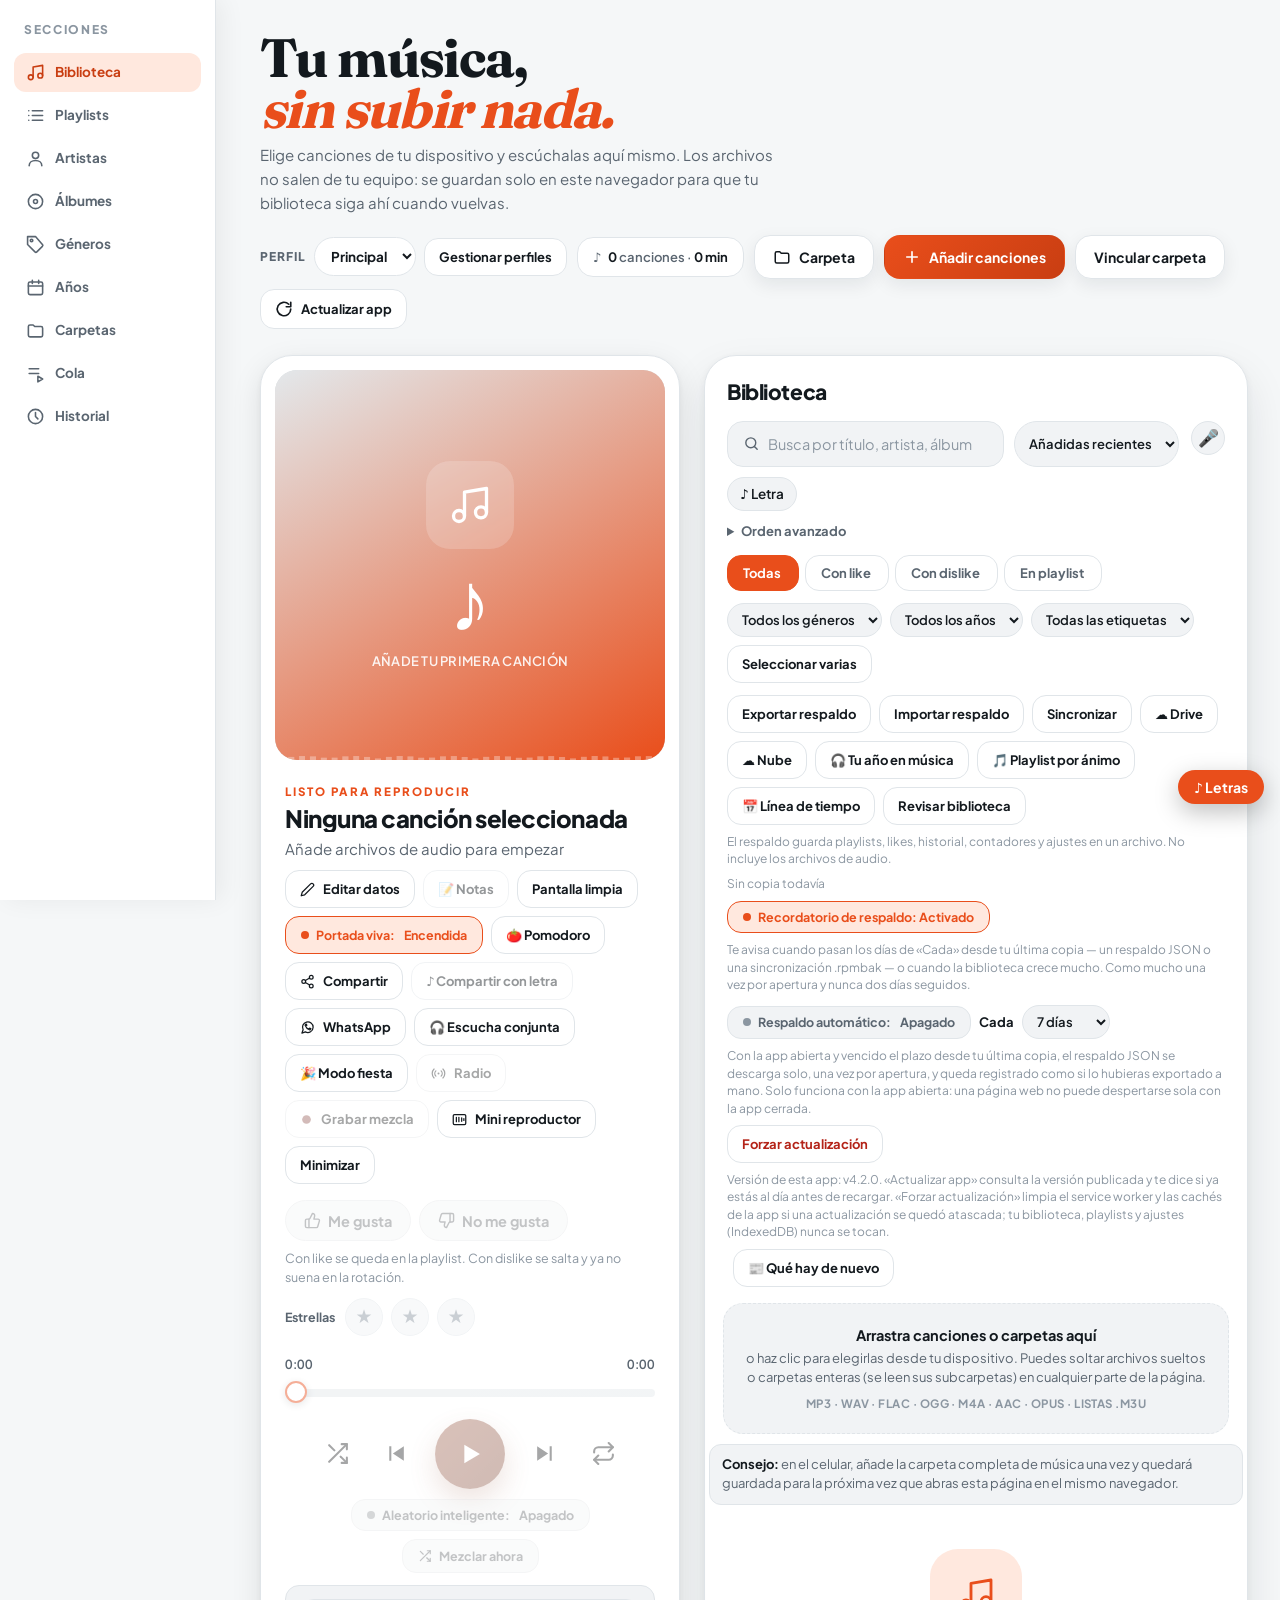
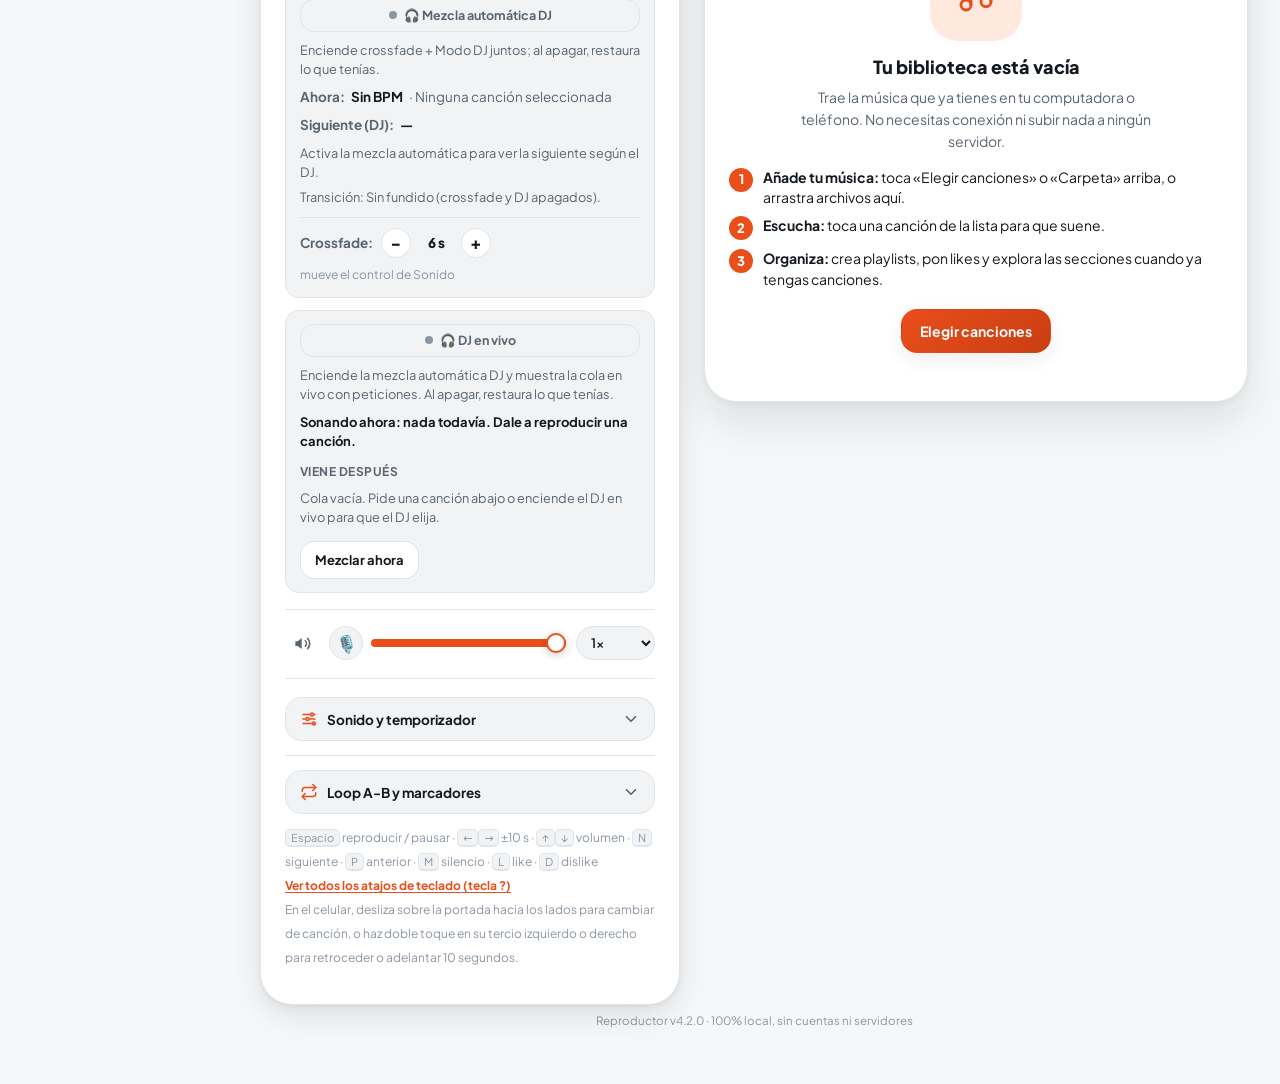
==== index.html @ 7c300a81 "Publicar versión 4.2.0: portada animada, modo coche, compartir con letra y recordatorio de respaldo" ====
<!doctype html>
<html lang="es">
<head>
<meta charset="utf-8" />
<meta name="viewport" content="width=device-width, initial-scale=1, viewport-fit=cover" />
<meta name="color-scheme" content="light dark" />
<meta name="theme-color" content="#E94E1B" />
<meta name="mobile-web-app-capable" content="yes" />
<meta name="apple-mobile-web-app-capable" content="yes" />
<meta name="apple-mobile-web-app-status-bar-style" content="black-translucent" />
<meta name="apple-mobile-web-app-title" content="Música" />
<link rel="manifest" href="./manifest.webmanifest" />
<link rel="icon" type="image/png" sizes="192x192" href="./icon-192.png" />
<link rel="icon" type="image/png" sizes="512x512" href="./icon-512.png" />
<link rel="apple-touch-icon" href="./apple-touch-icon.png" />
<title>Reproductor de Música</title>
<link rel="stylesheet" href="./fonts.css">
<link rel="stylesheet" href="./cast.css">
<link rel="stylesheet" href="./temas.css">
<link rel="stylesheet" href="./visual.css">
<link rel="stylesheet" href="./luces.css">
<link rel="stylesheet" href="./portada-viva.css">
<link rel="stylesheet" href="./atajos.css">
<link rel="stylesheet" href="./a11y.css">
<link rel="stylesheet" href="./karaoke.css">
<link rel="stylesheet" href="./wrapped.css">
<link rel="stylesheet" href="./stats-artista.css">
<link rel="stylesheet" href="./timeline.css">
<link rel="stylesheet" href="./wrapped-img.css">
<link rel="stylesheet" href="./alarma.css">
<link rel="stylesheet" href="./compartir.css">
<link rel="stylesheet" href="./traduccion.css">
<link rel="stylesheet" href="./karaoke-trad.css">
<link rel="stylesheet" href="./acordes.css">
<link rel="stylesheet" href="./notas.css">
  <link rel="stylesheet" href="./conjunta.css">
  <link rel="stylesheet" href="./fiesta.css">
  <link rel="stylesheet" href="./drive.css">
  <link rel="stylesheet" href="./nube.css">
<link rel="stylesheet" href="./mini.css">
<link rel="stylesheet" href="./pomodoro.css">
  <link rel="stylesheet" href="./dormir.css">
<link rel="stylesheet" href="./voz.css">
<link rel="stylesheet" href="./spotify-import.css">
<link rel="stylesheet" href="./dj.css">
<link rel="stylesheet" href="./dj-vivo.css">
<link rel="stylesheet" href="./tarareo.css">
<link rel="stylesheet" href="./buscar-letra.css">
<link rel="stylesheet" href="./limpio.css">
<link rel="stylesheet" href="./novedades.css">
  <link rel="stylesheet" href="./animo.css">
<link rel="stylesheet" href="./whatsapp.css">
<link rel="stylesheet" href="./compartir-letra.css">
<link rel="stylesheet" href="./salida.css">
<link rel="stylesheet" href="./redisenio.css">
<link rel="stylesheet" href="./coche.css">
<link rel="stylesheet" href="./respaldo-aviso.css">
<style>
  :root{
    --bg:#F4F1EC;
    --bg-2:#EDE8DF;
    --surface:#FFFFFF;
    --surface-2:#F7F3EE;
    --surface-3:#EFE9E0;
    --text:#191613;
    --muted:#726B63;
    --muted-2:#9A9186;
    --line:#E3DCD1;
    --accent:#E94E1B;
    --accent-dark:#C93E12;
    --accent-soft:#FFE8DE;
    --green:#137A4A;
    --shadow:0 12px 32px rgba(28,20,10,.10), 0 2px 8px rgba(28,20,10,.06);
    --shadow-sm:0 4px 14px rgba(28,20,10,.08);
    --radius-lg:28px;
    --radius-md:18px;
    --radius-sm:12px;
  }
  @media (prefers-color-scheme: dark){
    :root{
      --bg:#0E0E0F;
      --bg-2:#141415;
      --surface:#1B1B1D;
      --surface-2:#222224;
      --surface-3:#2A2A2D;
      --text:#F5F1EB;
      --muted:#A8A09A;
      --muted-2:#7A756F;
      --line:#2E2E30;
      --accent:#FF5C28;
      --accent-dark:#FF5C28;
      --accent-soft:#3A221B;
      --shadow:0 16px 40px rgba(0,0,0,.45), 0 2px 10px rgba(0,0,0,.3);
      --shadow-sm:0 6px 18px rgba(0,0,0,.35);
    }
  }
  /* Pack 6: tema elegido por el usuario (gana al ajuste del sistema) */
  html[data-theme="dark"]{
    --bg:#0E0E0F; --bg-2:#141415; --surface:#1B1B1D; --surface-2:#222224; --surface-3:#2A2A2D;
    --text:#F5F1EB; --muted:#A8A09A; --muted-2:#7A756F; --line:#2E2E30;
    --shadow:0 16px 40px rgba(0,0,0,.45), 0 2px 10px rgba(0,0,0,.3);
    --shadow-sm:0 6px 18px rgba(0,0,0,.35);
  }
  html[data-theme="light"]{
    --bg:#F4F1EC; --bg-2:#EDE8DF; --surface:#FFFFFF; --surface-2:#F7F3EE; --surface-3:#EFE9E0;
    --text:#191613; --muted:#726B63; --muted-2:#9A9186; --line:#E3DCD1;
    --shadow:0 12px 32px rgba(28,20,10,.10), 0 2px 8px rgba(28,20,10,.06);
    --shadow-sm:0 4px 14px rgba(28,20,10,.08);
  }
  *{box-sizing:border-box}
  html,body{margin:0;padding:0}
  body{
    font-family:"Plus Jakarta Sans", system-ui, -apple-system, Segoe UI, Roboto, sans-serif;
    background:var(--bg);
    color:var(--text);
    -webkit-font-smoothing:antialiased;
  }
  a{color:inherit}
  button{font-family:inherit; cursor:pointer}
  input,select{font-family:inherit}

  .app{max-width:1180px; margin:0 auto; padding:20px 18px 36px}
  @media(min-width:760px){ .app{padding:28px 28px 48px} }

  /* Top bar */
  .topbar{display:flex; flex-wrap:wrap; gap:16px; align-items:flex-end; justify-content:space-between; margin-bottom:18px}
  .title-block h1{font-family:"Fraunces", serif; font-size:34px; line-height:.95; letter-spacing:-.02em; margin:0; font-weight:700}
  .title-block h1 em{font-style:italic; color:var(--accent)}
  @media(min-width:760px){ .title-block h1{font-size:46px} }
  .title-block p{margin:8px 0 0; color:var(--muted); font-size:14.5px; line-height:1.5; max-width:520px}
  .top-actions{display:flex; flex-wrap:wrap; gap:10px; align-items:center}
  .btn{
    display:inline-flex; align-items:center; gap:8px; border:1px solid var(--line);
    background:var(--surface); color:var(--text); padding:11px 16px; border-radius:999px;
    font-weight:700; font-size:14px; box-shadow:var(--shadow-sm); transition:.15s;
  }
  .btn:hover{transform:translateY(-1px)}
  .btn:active{transform:translateY(0)}
  .btn.primary{background:var(--accent); border-color:var(--accent); color:#fff}
  .btn.primary:hover{background:var(--accent-dark)}
  .btn svg{width:18px;height:18px; flex:none}
  .stat-pill{display:inline-flex; align-items:center; gap:7px; background:var(--surface); border:1px solid var(--line); padding:10px 13px; border-radius:999px; font-size:13px; font-weight:600; color:var(--muted)}
  .stat-pill strong{color:var(--text)}

  /* Layout */
  .layout{display:grid; grid-template-columns:1fr; gap:18px; align-items:start}
  @media(min-width:920px){
    .layout{grid-template-columns:400px 1fr; gap:22px}
    .player-card{position:sticky; top:18px}
  }

  /* Player */
  .player-card{
    background:var(--surface); border:1px solid var(--line); border-radius:var(--radius-lg);
    box-shadow:var(--shadow); overflow:hidden;
  }
  .cover-wrap{position:relative; aspect-ratio:1/1; background:var(--surface-3); overflow:hidden}
  .cover-wrap img{width:100%; height:100%; object-fit:cover; display:block}
  .cover-fallback{
    width:100%; height:100%; display:flex; flex-direction:column; align-items:center; justify-content:center; gap:10px;
    color:#fff; text-align:center; padding:24px; position:relative;
  }
  .cover-fallback .big-note{width:72px;height:72px; border-radius:22px; background:rgba(255,255,255,.18); display:grid; place-items:center; backdrop-filter:blur(2px)}
  .cover-fallback .big-note svg{width:36px;height:36px}
  .cover-fallback .initial{font-family:"Fraunces",serif; font-size:64px; line-height:1; font-weight:700}
  .cover-fallback p{margin:0; font-size:13px; opacity:.9; font-weight:600; letter-spacing:.02em}
  #viz{position:absolute; left:0; right:0; bottom:0; width:100%; height:86px; pointer-events:none; opacity:.95}
  .playing-badge{
    position:absolute; top:14px; left:14px; display:none; align-items:center; gap:7px;
    background:rgba(10,10,10,.72); color:#fff; padding:7px 10px; border-radius:999px; font-size:12px; font-weight:700; letter-spacing:.02em;
  }
  .playing-badge.on{display:inline-flex}
  .eq{display:inline-flex; gap:2.5px; align-items:flex-end; height:12px}
  .eq i{display:block; width:3px; background:#fff; border-radius:2px; animation:eq 0.9s ease-in-out infinite}
  .eq i:nth-child(2){animation-delay:.15s}.eq i:nth-child(3){animation-delay:.3s}.eq i:nth-child(4){animation-delay:.45s}
  @keyframes eq{0%,100%{height:4px}50%{height:12px}}
  @media (prefers-reduced-motion: reduce){ .eq i{animation:none; height:8px} }

  .player-body{padding:20px 20px 18px}
  .now-kicker{font-size:11px; letter-spacing:.14em; text-transform:uppercase; color:var(--accent); font-weight:800; margin:0 0 6px}
  .now-title{font-size:22px; line-height:1.15; font-weight:800; letter-spacing:-.02em; margin:0; white-space:nowrap; overflow:hidden; text-overflow:ellipsis}
  .now-artist{margin:5px 0 0; color:var(--muted); font-size:14.5px; white-space:nowrap; overflow:hidden; text-overflow:ellipsis}
  .now-album{margin:2px 0 0; color:var(--muted-2); font-size:13px; white-space:nowrap; overflow:hidden; text-overflow:ellipsis}

  .progress-block{margin-top:18px}
  .time-row{display:flex; justify-content:space-between; font-size:12.5px; color:var(--muted); font-variant-numeric:tabular-nums; font-weight:600; margin-bottom:7px}
  input[type=range]{ -webkit-appearance:none; appearance:none; width:100%; height:22px; background:transparent; cursor:pointer; margin:0}
  input[type=range]::-webkit-slider-runnable-track{height:6px; border-radius:999px; background:linear-gradient(to right, var(--accent) var(--fill,0%), var(--surface-3) var(--fill,0%))}
  input[type=range]::-webkit-slider-thumb{ -webkit-appearance:none; width:18px; height:18px; border-radius:50%; background:#fff; border:2px solid var(--accent); margin-top:-6px; box-shadow:0 2px 8px rgba(0,0,0,.22)}
  input[type=range]::-moz-range-track{height:6px; border-radius:999px; background:var(--surface-3)}
  input[type=range]::-moz-range-progress{height:6px; border-radius:999px; background:var(--accent)}
  input[type=range]::-moz-range-thumb{width:16px;height:16px;border-radius:50%;background:#fff;border:2px solid var(--accent)}
  input[type=range]:disabled{opacity:.45; cursor:not-allowed}
  .volume-range{height:18px}
  .volume-range::-webkit-slider-thumb{width:14px;height:14px;margin-top:-4px}
  .volume-range::-webkit-slider-runnable-track{height:5px}

  .controls{display:flex; align-items:center; justify-content:center; gap:8px; margin-top:8px}
  .icon-btn{
    width:44px; height:44px; border-radius:50%; border:1px solid transparent; background:transparent; color:var(--text);
    display:grid; place-items:center; transition:.15s; position:relative; flex:none;
  }
  .icon-btn svg{width:22px;height:22px}
  .icon-btn:hover{background:var(--surface-2)}
  .icon-btn.active{color:var(--accent); background:var(--accent-soft)}
  .icon-btn.active::after{content:""; position:absolute; bottom:5px; width:4px; height:4px; border-radius:50%; background:var(--accent)}
  .play-btn{
    width:64px; height:64px; border-radius:50%; border:none; background:var(--accent); color:#fff;
    display:grid; place-items:center; box-shadow:0 10px 24px rgba(233,78,27,.35); transition:.15s; flex:none; margin:0 4px;
  }
  .play-btn:hover{background:var(--accent-dark); transform:scale(1.03)}
  .play-btn svg{width:28px;height:28px}
  .play-btn:disabled{opacity:.5; box-shadow:none; transform:none}

  .secondary-row{display:flex; align-items:center; gap:10px; margin-top:14px; padding-top:14px; border-top:1px solid var(--line)}
  .secondary-row .icon-btn{width:38px;height:38px}
  .secondary-row .icon-btn svg{width:19px;height:19px}
  .vol-group{display:flex; align-items:center; gap:8px; flex:1; min-width:0}
  .vol-group svg{width:19px;height:19px; color:var(--muted); flex:none}
  .speed-select, .sort-select{
    border:1px solid var(--line); background:var(--surface-2); color:var(--text); border-radius:999px; padding:7px 10px; font-size:13px; font-weight:600;
  }
  .kbd-hint{margin-top:12px; font-size:12px; color:var(--muted-2); line-height:1.5; text-align:center}
  .kbd-hint kbd{background:var(--surface-2); border:1px solid var(--line); border-bottom-width:2px; padding:1px 5px; border-radius:5px; font-family:inherit; font-size:11px}
  /* ===== Pack 10: géneros, atajos, por completar, mezclar ahora, programada ===== */
  .miss-tags{display:flex; flex-wrap:wrap; gap:4px; margin-top:5px}
  .miss-tag{font-size:11px; font-weight:800; letter-spacing:.02em; color:var(--accent-dark); background:var(--accent-soft); border-radius:999px; padding:2px 8px; white-space:nowrap}
  .kbd-list{display:flex; flex-direction:column; gap:2px; margin:4px 0 2px}
  .kbd-row{display:flex; align-items:center; justify-content:space-between; gap:14px; padding:7px 2px; border-bottom:1px solid var(--line); font-size:13.5px}
  .kbd-row:last-child{border-bottom:none}
  .kbd-row .keys{flex:none; text-align:right}
  .kbd-row kbd{background:var(--surface-2); border:1px solid var(--line); border-bottom-width:2px; padding:2px 7px; border-radius:6px; font-family:inherit; font-size:12px; font-weight:700; white-space:nowrap}
  .link-btn{border:none; background:none; color:var(--accent); font:inherit; font-weight:700; cursor:pointer; padding:0; text-decoration:underline; text-underline-offset:2px}

  /* ===== Pack 11: onda en la barra, grabar mezcla, auto-etiquetas, mini reproductor, volumen seguro, tono ===== */
  .seek-wrap{position:relative; height:28px}
  #waveCanvas{position:absolute; inset:0; width:100%; height:100%; display:none; pointer-events:none}
  .seek-wrap.wave-on #waveCanvas{display:block}
  .seek-wrap.wave-on #seek{position:relative; z-index:1}
  .seek-wrap.wave-on #seek::-webkit-slider-runnable-track{background:transparent}
  .seek-wrap.wave-on #seek::-moz-range-track{background:transparent}
  .seek-wrap.wave-on #seek::-moz-range-progress{background:transparent}
  #btnRecordMix.rec-on{border-color:#d43a2a; color:#d43a2a; font-variant-numeric:tabular-nums}
  #btnRecordMix.rec-on .rec-dot{animation:recPulse 1.1s ease-in-out infinite}
  @keyframes recPulse{0%,100%{opacity:1}50%{opacity:.25}}
  @media (prefers-reduced-motion: reduce){ #btnRecordMix.rec-on .rec-dot{animation:none} }
  .autotag-list{max-height:46vh; overflow:auto; border:1px solid var(--line); border-radius:12px; margin-top:6px}
  .autotag-row{display:flex; gap:10px; align-items:flex-start; padding:10px 12px; border-bottom:1px solid var(--line); font-size:13px}
  .autotag-row:last-child{border-bottom:none}
  .autotag-row input[type="checkbox"]{width:17px; height:17px; margin-top:2px; accent-color:var(--accent); flex:none}
  .autotag-row .at-file{color:var(--muted); font-size:12px; word-break:break-all}
  .autotag-row .at-prop{line-height:1.5; word-break:break-word}
  .autotag-row .at-prop b{font-weight:800}
  .autotag-row .at-none{color:var(--muted)}

  /* ===== Pack 12: vista Años, tema dinámico, perfiles de salida, ficha técnica, Olvidadas, saltos rápidos ===== */
  .seek-flash{position:absolute; top:50%; transform:translateY(-50%); z-index:5; padding:10px 15px; border-radius:999px; background:rgba(0,0,0,.55); color:#fff; font-size:15px; font-weight:800; letter-spacing:.02em; opacity:0; pointer-events:none; transition:opacity .18s ease}
  .seek-flash.left{left:14px}
  .seek-flash.right{right:14px}
  .seek-flash.show{opacity:1}
  .out-btns{display:flex; flex-wrap:wrap; gap:8px}
  .tech-line{font-size:13.5px; line-height:1.55; color:var(--text); background:var(--surface-2); border:1px solid var(--line); border-radius:10px; padding:9px 12px; margin:0}

  /* ===== Pack 13: pausa con audífonos, bloqueos, duplicados por nombre, mapa de escucha, enfoque, texto grande ===== */
  body.large-text{zoom:1.18}
  @supports not (zoom: 1.18){ body.large-text{font-size:19px} }
  .bar-row.peak .bl{color:var(--accent); font-weight:800}
  .bar-row.peak .bf{background:var(--accent)}
  .blocked-row{display:flex; flex-wrap:wrap; gap:8px; align-items:center; justify-content:space-between; padding:9px 12px; border:1px solid var(--line); border-radius:10px; margin-top:8px; background:var(--surface-2); font-size:13.5px}
  .blocked-row .b-kind{color:var(--muted); font-size:12px; font-weight:700; text-transform:uppercase; letter-spacing:.04em}
  .focus{position:fixed; inset:0; z-index:130; display:none; flex-direction:column; align-items:center; justify-content:center; gap:14px; padding:26px 20px calc(24px + env(safe-area-inset-bottom)); color:#fff; text-align:center; background:#14201c; overflow:auto}
  .focus.on{display:flex}
  .focus-kicker{margin:0; font-size:13px; font-weight:800; letter-spacing:.14em; text-transform:uppercase; color:#9fd8c0}
  .focus-clock{font-size:76px; font-weight:800; line-height:1; letter-spacing:-.02em; font-variant-numeric:tabular-nums}
  .focus-phase{margin:0; font-size:19px; font-weight:700}
  .focus-cycles{margin:0; color:#cfe8dc; font-size:14.5px}
  .focus-config{display:flex; flex-wrap:wrap; gap:10px 14px; align-items:flex-end; justify-content:center; max-width:640px}
  .focus-config label{display:flex; flex-direction:column; gap:5px; font-size:12.5px; font-weight:700; color:#cfe8dc; text-align:left}
  .focus-config input, .focus-config select{padding:9px 11px; border:1px solid rgba(255,255,255,.35); border-radius:10px; background:rgba(255,255,255,.1); color:#fff; font-size:14px}
  .focus-config select option{color:#111}
  .focus-note{max-width:56ch; color:#b9d4c8; font-size:13px; line-height:1.55; margin:0}
  .focus-actions{display:flex; flex-wrap:wrap; gap:10px; justify-content:center}

  /* ===== Pack 14: restauración selectiva, sin repetir, EQ por género, duraciones, respaldo automático, fijar listas ===== */
  .import-row{display:flex; gap:10px; align-items:flex-start; padding:10px 12px; border:1px solid var(--line); border-radius:10px; margin-top:8px; background:var(--surface-2); cursor:pointer; font-size:13.5px; line-height:1.45; text-align:left}
  .import-row input{margin-top:2px; width:17px; height:17px; accent-color:var(--accent); flex:none; cursor:pointer}
  .import-row .import-detail{display:block; color:var(--muted); font-size:12.5px; margin-top:2px}
  .import-row.off{opacity:.55; cursor:default}
  .import-row.off input{cursor:default}
  .genre-eq-row{display:flex; flex-wrap:wrap; gap:8px; align-items:center; justify-content:space-between; padding:7px 2px; border-bottom:1px dashed var(--line)}
  .genre-eq-row:last-child{border-bottom:none}
  .genre-eq-row .ge-name{font-size:13.5px; font-weight:700}
  .genre-eq-row .ge-count{color:var(--muted); font-weight:600; font-size:12px}
  .queue-dur{font-weight:700}

  /* Library */
  .library{background:var(--surface); border:1px solid var(--line); border-radius:var(--radius-lg); box-shadow:var(--shadow); overflow:hidden; display:flex; flex-direction:column; min-height:520px}
  .lib-head{padding:18px 18px 0}
  .lib-head-row{display:flex; flex-wrap:wrap; gap:10px; align-items:center; justify-content:space-between}
  .lib-head h2{margin:0; font-size:19px; font-weight:800; letter-spacing:-.01em}
  .lib-head h2 span{color:var(--muted); font-weight:600; font-size:14px}
  .lib-tools{display:flex; flex-wrap:wrap; gap:8px; margin-top:14px}
  .search-box{flex:1 1 200px; display:flex; align-items:center; gap:8px; background:var(--surface-2); border:1px solid var(--line); border-radius:999px; padding:0 13px}
  .search-box svg{width:17px;height:17px; color:var(--muted); flex:none}
  .search-box input{border:none; background:transparent; outline:none; width:100%; padding:11px 0; font-size:14px; color:var(--text)}
  .search-box input::placeholder{color:var(--muted-2)}
  .btn.small{padding:9px 13px; font-size:13px; box-shadow:none}
  .btn.danger{color:#B42318}
  @media (prefers-color-scheme: dark){ .btn.danger{color:#FF8A7A} }

  .dropzone{
    margin:16px 18px 0; border:1.8px dashed var(--line); border-radius:var(--radius-md);
    background:var(--surface-2); padding:18px; text-align:center; transition:.15s;
  }
  .dropzone.drag{border-color:var(--accent); background:var(--accent-soft)}
  .dropzone strong{display:block; font-size:14.5px}
  .dropzone p{margin:5px 0 0; color:var(--muted); font-size:13px; line-height:1.5}
  .dropzone .formats{margin-top:8px; font-size:11.5px; letter-spacing:.04em; color:var(--muted-2); font-weight:700; text-transform:uppercase}
  .saved-note{display:flex; gap:8px; align-items:flex-start; margin:12px 18px 0; background:#EAF6EF; border:1px solid #CDEBD8; color:#14532D; border-radius:12px; padding:10px 12px; font-size:13px; line-height:1.45}
  @media (prefers-color-scheme: dark){ .saved-note{background:#12261A; border-color:#1E3D2A; color:#A7E8BE} }
  .saved-note svg{width:17px;height:17px; flex:none; margin-top:1px}

  .track-list{list-style:none; margin:14px 0 0; padding:6px 10px 14px; overflow-y:auto; max-height:640px}
  @media(max-width:919px){ .track-list{max-height:none} }
  .track{
    display:grid; grid-template-columns:44px 1fr auto; gap:12px; align-items:center;
    padding:10px 10px; border-radius:14px; cursor:pointer; border:1px solid transparent;
  }
  .track:hover{background:var(--surface-2)}
  .track.active{background:var(--accent-soft); border-color:color-mix(in srgb, var(--accent) 22%, transparent)}
  .thumb{width:44px;height:44px;border-radius:11px; overflow:hidden; display:grid; place-items:center; color:#fff; font-weight:800; font-size:16px; flex:none; position:relative}
  .thumb img{width:100%;height:100%;object-fit:cover; display:block}
  .thumb .mini-eq{position:absolute; inset:0; background:rgba(0,0,0,.42); display:none; align-items:flex-end; justify-content:center; gap:3px; padding-bottom:12px}
  .track.active.playing .thumb .mini-eq{display:flex}
  .thumb .mini-eq i{width:3.5px; background:#fff; border-radius:2px; animation:eq .8s ease-in-out infinite}
  .thumb .mini-eq i:nth-child(2){animation-delay:.18s}.thumb .mini-eq i:nth-child(3){animation-delay:.36s}
  .track-main{min-width:0}
  .track-title{font-weight:700; font-size:14.5px; white-space:nowrap; overflow:hidden; text-overflow:ellipsis; display:flex; align-items:center; gap:6px}
  .track-title > span:first-child{white-space:nowrap; overflow:hidden; text-overflow:ellipsis; min-width:0}
  .track-sub{color:var(--muted); font-size:12.8px; white-space:nowrap; overflow:hidden; text-overflow:ellipsis; margin-top:2px}
  .track-meta{display:flex; align-items:center; gap:10px}
  .track-dur{font-size:12.5px; color:var(--muted); font-variant-numeric:tabular-nums; font-weight:600; white-space:nowrap}
  .remove-btn{width:34px;height:34px;border-radius:50%; border:none; background:transparent; color:var(--muted); display:grid; place-items:center}
  .remove-btn:hover{background:var(--surface); color:#B42318}
  .remove-btn svg{width:17px;height:17px}

  /* Like / Dislike */
  .now-rating{display:flex; gap:8px; margin-top:16px; flex-wrap:wrap}
  .stars-row{display:flex; align-items:center; gap:10px; margin-top:12px; flex-wrap:wrap}
  .stars-label{font-size:12.5px; color:var(--muted); font-weight:700}
  .star-btn{
    width:38px; height:38px; border-radius:50%; border:1px solid var(--line);
    background:var(--surface-2); color:var(--muted-2); font-size:19px; line-height:1;
    display:grid; place-items:center; transition:.13s; padding:0 0 2px;
  }
  .star-btn:hover{border-color:var(--accent); transform:scale(1.07)}
  .star-btn.on{background:#FDF3E3; border-color:#E8A51B; color:#D98E0B}
  .star-btn:disabled{opacity:.45; cursor:not-allowed; transform:none}
  @media (prefers-color-scheme: dark){ .star-btn.on{background:#2A2118} }
  .mini-stars{display:flex; gap:0; margin-top:3px}
  .mini-star{border:none; background:transparent; color:var(--muted-2); font-size:15px; line-height:1; padding:2px 4px; border-radius:6px; opacity:.85}
  .mini-star.on{color:#D98E0B; opacity:1}
  .mini-star:hover{background:var(--surface-3); opacity:1}
  #nowStars{display:inline-flex; gap:8px; vertical-align:middle}
  .btn.has-update{border-color:var(--accent); color:var(--accent)}
  .rate-pill{
    display:inline-flex; align-items:center; gap:7px; border:1.5px solid var(--line);
    background:var(--surface-2); color:var(--muted); padding:8px 14px; border-radius:999px;
    font-size:13px; font-weight:700; transition:.15s; line-height:1;
  }
  .rate-pill svg{width:17px;height:17px; flex:none}
  .rate-pill:hover{border-color:var(--muted-2); color:var(--text)}
  .rate-pill:disabled{opacity:.45; cursor:not-allowed}
  .rate-pill.is-like{background:#EAF6EF; border-color:#137A4A; color:#137A4A}
  .rate-pill.is-dislike{background:#FDECEA; border-color:#B42318; color:#B42318}
  @media (prefers-color-scheme: dark){
    .rate-pill.is-like{background:#12261A; border-color:#2FBF71; color:#7EE2A8}
    .rate-pill.is-dislike{background:#2E1715; border-color:#FF6B5E; color:#FF9A90}
  }
  .rate-btn{
    width:32px;height:32px;border-radius:50%; border:1px solid transparent; background:transparent; color:var(--muted-2);
    display:grid; place-items:center; transition:.13s; flex:none;
  }
  .rate-btn svg{width:17px;height:17px}
  .rate-btn:hover{background:var(--surface); color:var(--text); border-color:var(--line)}
  .rate-btn.is-like{color:#137A4A; background:#EAF6EF; border-color:#CDEBD8}
  .rate-btn.is-dislike{color:#B42318; background:#FDECEA; border-color:#F5C6C0}
  @media (prefers-color-scheme: dark){
    .rate-btn.is-like{color:#7EE2A8; background:#12261A; border-color:#1E3D2A}
    .rate-btn.is-dislike{color:#FF9A90; background:#2E1715; border-color:#4A2320}
  }
  .track.disliked{opacity:.62}
  .track.disliked .track-title{color:var(--muted)}
  .track.disliked .thumb{filter:grayscale(.7)}
  .badge-dislike{
    display:inline-flex; align-items:center; gap:4px; font-size:10.5px; font-weight:800; letter-spacing:.04em; text-transform:uppercase;
    color:#B42318; background:#FDECEA; border:1px solid #F5C6C0; padding:2px 7px; border-radius:999px; vertical-align:middle; white-space:nowrap; flex:none;
  }
  .badge-like{
    display:inline-flex; align-items:center; gap:4px; font-size:10.5px; font-weight:800; letter-spacing:.04em; text-transform:uppercase;
    color:#137A4A; background:#EAF6EF; border:1px solid #CDEBD8; padding:2px 7px; border-radius:999px; vertical-align:middle; white-space:nowrap; flex:none;
  }
  @media(max-width:560px){ .badge-dislike{font-size:9.5px; padding:2px 5px} }
  @media (prefers-color-scheme: dark){
    .badge-dislike{color:#FF9A90; background:#2E1715; border-color:#4A2320}
    .badge-like{color:#7EE2A8; background:#12261A; border-color:#1E3D2A}
  }
  .filter-chips{display:flex; flex-wrap:wrap; gap:6px; margin-top:12px}
  .chip{
    border:1px solid var(--line); background:var(--surface); color:var(--muted);
    padding:7px 12px; border-radius:999px; font-size:12.5px; font-weight:700; transition:.13s;
  }
  .chip:hover{color:var(--text); border-color:var(--muted-2)}
  .chip.active{background:var(--text); color:var(--bg); border-color:var(--text)}
  .chip .chip-count{opacity:.75; font-weight:600; margin-left:2px}
  .playlist-note{
    margin:12px 18px 0; display:none; gap:8px; align-items:flex-start;
    background:var(--surface-2); border:1px solid var(--line); border-radius:12px; padding:10px 12px; font-size:12.8px; line-height:1.45; color:var(--muted);
  }
  .playlist-note strong{color:var(--text)}
  .playlist-note.show{display:flex}
  @media(max-width:560px){
    .track{grid-template-columns:44px 1fr auto; gap:8px; padding:10px 6px}
    .track-meta{gap:2px}
    .track-dur{display:none}
  }

  .empty{padding:34px 22px 40px; text-align:center}
  .empty-art{width:84px;height:84px; margin:0 auto 14px; border-radius:24px; background:var(--accent-soft); color:var(--accent); display:grid; place-items:center}
  .empty-art svg{width:40px;height:40px}
  .empty h3{margin:0; font-size:18px; font-weight:800}
  .empty p{margin:8px auto 0; color:var(--muted); font-size:14px; line-height:1.6; max-width:360px}
  .empty .btn{margin-top:16px}
  .no-results{padding:26px; text-align:center; color:var(--muted); font-size:14px}

  .lib-foot{margin-top:auto; padding:12px 18px 16px; border-top:1px solid var(--line); display:flex; flex-wrap:wrap; gap:8px; justify-content:space-between; align-items:center; color:var(--muted); font-size:12.8px}
  .lib-foot strong{color:var(--text)}

  /* Drag overlay */
  .drag-overlay{
    position:fixed; inset:12px; z-index:60; display:none; place-items:center; text-align:center;
    background:color-mix(in srgb, var(--accent) 12%, var(--surface)); border:2.5px dashed var(--accent); border-radius:24px; padding:24px;
  }
  .drag-overlay.on{display:grid}
  .drag-overlay h3{margin:10px 0 4px; font-size:22px}
  .drag-overlay p{margin:0; color:var(--muted)}
  .drag-overlay svg{width:44px;height:44px; color:var(--accent)}

  .toast{
    position:fixed; left:50%; bottom:20px; transform:translate(-50%, 16px); z-index:70;
    background:#191613; color:#fff; padding:11px 16px; border-radius:999px; font-size:13.5px; font-weight:600;
    box-shadow:0 12px 30px rgba(0,0,0,.28); opacity:0; pointer-events:none; transition:.2s; max-width:min(92vw, 520px); text-align:center;
  }
  @media (prefers-color-scheme: dark){ .toast{background:#F5F1EB; color:#191613} }
  .toast.show{opacity:1; transform:translate(-50%,0)}
  /* ===== Pack de mejoras: deshacer, reanudar, actualización ===== */
  .undo-bar{
    position:fixed; left:50%; bottom:20px; transform:translate(-50%, 0); z-index:71;
    background:#191613; color:#fff; padding:10px 12px 10px 16px; border-radius:999px; font-size:13.5px; font-weight:600;
    box-shadow:0 12px 30px rgba(0,0,0,.28); max-width:min(94vw, 560px);
    display:none; align-items:center; gap:10px;
  }
  @media (prefers-color-scheme: dark){ .undo-bar{background:#F5F1EB; color:#191613} }
  .undo-bar.show{display:flex}
  .undo-bar button{flex:none}
  .undo-bar .undo-x{background:none; border:none; color:inherit; font-size:17px; line-height:1; padding:4px 6px; cursor:pointer; opacity:.75}
  .resume-bar{
    margin-top:12px; padding:11px 13px; border:1px solid var(--accent); border-radius:14px;
    background:var(--accent-soft); display:flex; flex-wrap:wrap; align-items:center; gap:9px;
    font-size:13.5px; font-weight:600; line-height:1.45;
  }
  .resume-bar span{flex:1 1 200px}
  .update-row{display:flex; flex-wrap:wrap; gap:8px; align-items:center; margin-top:8px}
  /* ===== Pack 8: radio de una canción y aviso de respaldo ===== */
  .radio-bar{
    margin-top:12px; padding:11px 13px; border:1px solid var(--accent); border-radius:14px;
    background:var(--accent-soft); display:flex; flex-wrap:wrap; align-items:center; gap:9px;
    font-size:13.5px; font-weight:600; line-height:1.45;
  }
  .radio-bar span{flex:1 1 200px}
  .backup-reminder{
    margin-top:10px; display:none; gap:8px; align-items:center; flex-wrap:wrap;
    background:var(--accent-soft); border:1px solid var(--line); border-radius:12px; padding:10px 12px; font-size:13px; line-height:1.45;
  }
  .backup-reminder.show{display:flex}
  .backup-reminder span{flex:1 1 220px}
  .tap-flash{border-color:var(--accent) !important; color:var(--accent) !important}
  /* ===== Pack completo: pestañas, playlists, cola, historial, sonido ===== */
  .view-tabs{display:flex; flex-wrap:wrap; gap:6px; margin-top:14px}
  .view-tab{
    border:1px solid var(--line); background:var(--surface); color:var(--muted);
    padding:8px 13px; border-radius:999px; font-size:13px; font-weight:700; transition:.13s;
    display:inline-flex; align-items:center; gap:6px;
  }
  .view-tab:hover{color:var(--text); border-color:var(--muted-2)}
  .view-tab.active{background:var(--accent); color:#fff; border-color:var(--accent)}
  .view-tab .tab-count{background:var(--surface-3); color:var(--muted); border-radius:999px; padding:1px 7px; font-size:11.5px; font-weight:800}
  .view-tab.active .tab-count{background:rgba(255,255,255,.25); color:#fff}
  .subview{padding-bottom:6px}
  .subview .track-list{margin-top:8px; max-height:560px}
  .subview-head{display:flex; flex-wrap:wrap; gap:10px; align-items:center; justify-content:space-between; padding:16px 18px 0}
  .subview-head h3{margin:0; font-size:16.5px; font-weight:800; letter-spacing:-.01em}
  .subview-head p{margin:3px 0 0; color:var(--muted); font-size:13px; line-height:1.45}
  .subview-actions{display:flex; flex-wrap:wrap; gap:8px; padding:12px 18px 0}
  .pl-bar{display:flex; flex-wrap:wrap; gap:6px; padding:14px 18px 0}
  .smart-discover{display:flex; flex-wrap:wrap; gap:10px; align-items:center; justify-content:space-between; margin:14px 18px 0; padding:14px 16px; border:1px solid var(--line); border-radius:14px; background:var(--surface-2)}
  .smart-discover h3{margin:0; font-size:16.5px; font-weight:800; letter-spacing:-.01em}
  .smart-discover p{margin:3px 0 0; color:var(--muted); font-size:13px; line-height:1.45; max-width:52ch}
  .smart-discover-actions{display:flex; flex-wrap:wrap; gap:8px}
  .menu-btn{width:32px;height:32px;border-radius:50%; border:1px solid transparent; background:transparent; color:var(--muted-2); display:grid; place-items:center; transition:.13s; flex:none}
  .menu-btn svg{width:17px;height:17px}
  .menu-btn:hover{background:var(--surface); color:var(--text); border-color:var(--line)}
  .play-count{font-size:11px; font-weight:800; color:var(--accent); background:var(--accent-soft); border-radius:999px; padding:2px 7px; white-space:nowrap; flex:none}
  .hist-when{font-size:11.5px; color:var(--muted-2); font-weight:600; white-space:nowrap}
  .track-menu{
    position:fixed; z-index:90; background:var(--surface); border:1px solid var(--line); border-radius:14px;
    box-shadow:var(--shadow); padding:6px; min-width:230px; max-width:86vw; display:none;
  }
  .track-menu.on{display:block}
  .track-menu .menu-title{font-size:11px; font-weight:800; letter-spacing:.08em; text-transform:uppercase; color:var(--muted-2); padding:7px 10px 4px; white-space:nowrap; overflow:hidden; text-overflow:ellipsis; max-width:280px}
  .track-menu button{
    display:flex; align-items:center; gap:9px; width:100%; text-align:left; border:none; background:transparent; color:var(--text);
    padding:9px 10px; border-radius:9px; font-size:13.5px; font-weight:600;
  }
  .track-menu button:hover{background:var(--surface-2)}
  .track-menu button svg{width:16px;height:16px; color:var(--muted); flex:none}
  .track-menu .menu-sep{height:1px; background:var(--line); margin:5px 4px}
  .modal-overlay{position:fixed; inset:0; z-index:95; background:rgba(12,9,6,.48); display:none; place-items:center; padding:18px}
  .modal-overlay.on{display:grid}
  .modal{background:var(--surface); border:1px solid var(--line); border-radius:20px; box-shadow:var(--shadow); padding:22px; width:min(430px,100%)}
  .modal h3{margin:0 0 6px; font-size:18px; font-weight:800}
  .modal p{margin:0 0 14px; color:var(--muted); font-size:13.5px; line-height:1.5}
  .modal input{width:100%; padding:12px 14px; border:1px solid var(--line); border-radius:12px; background:var(--surface-2); color:var(--text); font-size:15px; outline:none}
  .modal input:focus{border-color:var(--accent)}
  .modal-actions{display:flex; gap:8px; justify-content:flex-end; margin-top:16px}

  /* Panel de sonido */
  .sound-panel{margin-top:14px; padding-top:14px; border-top:1px solid var(--line)}
  .sound-toggle{
    width:100%; display:flex; align-items:center; gap:9px; border:1px solid var(--line); background:var(--surface-2);
    color:var(--text); border-radius:12px; padding:11px 13px; font-size:13.5px; font-weight:700;
  }
  .sound-toggle svg{width:18px;height:18px; color:var(--accent); flex:none}
  .sound-toggle .chev{margin-left:auto; color:var(--muted); transition:.15s}
  .sound-toggle.open .chev{transform:rotate(180deg)}
  .sound-body{padding-top:14px}
  .sound-group{margin-bottom:16px}
  .sound-group:last-child{margin-bottom:2px}
  .sound-group-head{display:flex; align-items:center; justify-content:space-between; gap:10px; margin-bottom:9px}
  .sound-group-head h4{margin:0; font-size:12px; font-weight:800; letter-spacing:.1em; text-transform:uppercase; color:var(--muted)}
  .sound-group-head select{border:1px solid var(--line); background:var(--surface-2); color:var(--text); border-radius:999px; padding:6px 9px; font-size:12.5px; font-weight:600}
  .eq-row{display:grid; grid-template-columns:46px 1fr 46px; gap:10px; align-items:center; margin-bottom:2px}
  .eq-row label{font-size:12px; font-weight:700; color:var(--muted); text-align:right; font-variant-numeric:tabular-nums}
  .eq-row output{font-size:12px; font-weight:700; color:var(--text); font-variant-numeric:tabular-nums}
  .eq-row input[type=range]{height:18px}
  .eq-row input[type=range]::-webkit-slider-thumb{width:14px;height:14px;margin-top:-4px}
  .eq-row input[type=range]::-webkit-slider-runnable-track{height:5px}
  .sound-inline{display:flex; align-items:center; gap:10px; flex-wrap:wrap}
  .sound-inline input[type=range]{flex:1 1 120px; height:18px}
  .sound-inline input[type=range]::-webkit-slider-thumb{width:14px;height:14px;margin-top:-4px}
  .sound-inline input[type=range]::-webkit-slider-runnable-track{height:5px}
  .sound-inline output{font-size:12.5px; font-weight:700; font-variant-numeric:tabular-nums; min-width:44px}
  .sound-note{font-size:12.5px; color:var(--muted); line-height:1.5; margin:7px 0 0}
  .toggle-pill{
    display:inline-flex; align-items:center; gap:7px; border:1.5px solid var(--line); background:var(--surface-2);
    color:var(--muted); padding:7px 13px; border-radius:999px; font-size:12.5px; font-weight:700; transition:.15s; line-height:1;
  }
  .toggle-pill .dot{width:8px;height:8px;border-radius:50%;background:var(--muted-2); flex:none}
  .toggle-pill.on{border-color:var(--accent); color:var(--accent); background:var(--accent-soft)}
  .toggle-pill.on .dot{background:var(--accent)}
  .sleep-status{font-size:12.5px; font-weight:700; color:var(--accent)}
  /* ===== Pack 2: editor, inteligentes, artistas/álbumes, respaldo ===== */
  .sub-panel{margin-top:14px; padding-top:14px; border-top:1px solid var(--line)}
  .sub-body{padding-top:12px}
  .empty-note{margin:0; padding:14px; text-align:center; color:var(--muted); font-size:13.5px; line-height:1.55}
  .sub-actions{display:flex; flex-wrap:wrap; gap:8px; margin-top:10px}
  .backup-row{display:flex; flex-wrap:wrap; gap:8px; align-items:center; margin-top:12px}
  .backup-note{font-size:12px; color:var(--muted-2); line-height:1.45; flex:1 1 220px}
  .cover-grid{display:grid; grid-template-columns:repeat(auto-fill,minmax(126px,1fr)); gap:14px; padding:16px 18px 10px}
  .group-card{border:none; background:transparent; padding:0; text-align:left; color:var(--text); cursor:pointer; min-width:0}
  .group-card .gc-cover{aspect-ratio:1/1; border-radius:14px; overflow:hidden; display:grid; place-items:center; color:#fff; font-family:"Fraunces",serif; font-size:34px; font-weight:700; box-shadow:var(--shadow-sm)}
  .group-card .gc-cover img{width:100%; height:100%; object-fit:cover; display:block}
  .group-card .gc-name{font-weight:700; font-size:13.5px; margin-top:8px; white-space:nowrap; overflow:hidden; text-overflow:ellipsis}
  .group-card .gc-sub{color:var(--muted); font-size:12px; margin-top:2px; white-space:nowrap; overflow:hidden; text-overflow:ellipsis}
  .modal .field{margin-bottom:12px}
  .modal .field label{display:block; font-size:12px; font-weight:800; letter-spacing:.06em; text-transform:uppercase; color:var(--muted); margin-bottom:6px}
  #batchModal .sound-inline input[type="text"]{flex:1 1 auto; width:auto; min-width:0}
  #batchModal input[type="checkbox"]{width:auto; padding:0; accent-color:var(--accent)}
  #batchModal .batch-apply{display:inline-flex; align-items:center; gap:6px; font-size:13px; font-weight:700; color:var(--text); text-transform:none; letter-spacing:0; margin:0; white-space:nowrap; cursor:pointer}
  .modal input[type=range]{padding:0; border:none; background:transparent}
  .cover-edit-row{display:flex; align-items:center; gap:12px}
  .cover-edit-row img{width:64px; height:64px; border-radius:12px; object-fit:cover; border:1px solid var(--line); background:var(--surface-3)}
  .cover-edit-btns{display:flex; flex-wrap:wrap; gap:8px}
  .hidden-input{display:none}
  .sr-only{position:absolute;width:1px;height:1px;overflow:hidden;clip:rect(0,0,0,0)}
  /* ===== Pack 3: estadísticas, duplicadas, loop/marcadores, fiesta ===== */
  .stats-wrap{padding:14px 18px 8px}
  .stat-grid{display:grid; grid-template-columns:repeat(auto-fit,minmax(140px,1fr)); gap:10px}
  .stat-box{background:var(--surface-2); border:1px solid var(--line); border-radius:14px; padding:13px 14px}
  .stat-box .sv{font-size:21px; font-weight:800; letter-spacing:-.01em}
  .stat-box .sl{font-size:12px; color:var(--muted); font-weight:700; margin-top:3px; line-height:1.4}
  .stats-wrap h4{margin:18px 0 9px; font-size:12px; font-weight:800; letter-spacing:.1em; text-transform:uppercase; color:var(--muted)}
  .bar-row{display:grid; grid-template-columns:118px 1fr 62px; gap:10px; align-items:center; margin-bottom:6px; font-size:12.8px}
  .bar-row .bl{white-space:nowrap; overflow:hidden; text-overflow:ellipsis; font-weight:600}
  .bar-row .bt{height:9px; background:var(--surface-3); border-radius:999px; overflow:hidden}
  .bar-row .bf{height:100%; background:var(--accent); border-radius:999px; min-width:0}
  .bar-row .bv{text-align:right; font-weight:700; font-variant-numeric:tabular-nums; color:var(--muted)}
  .dup-group{border:1px solid var(--line); border-radius:16px; margin:14px 18px 0; overflow:hidden}
  .dup-group-head{padding:12px 14px; background:var(--surface-2); display:flex; flex-wrap:wrap; gap:8px; align-items:center; justify-content:space-between}
  .dup-group-head strong{font-size:14px}
  .dup-group-head span{color:var(--muted); font-size:12.5px; font-weight:600}
  .dup-group .track-list{margin-top:0; max-height:none; padding-top:2px}
  .keep-tag{font-size:11px; font-weight:800; color:var(--green); text-transform:uppercase; letter-spacing:.05em; white-space:nowrap}
  .bookmark-row{display:flex; align-items:center; gap:6px; border:1px solid var(--line); background:var(--surface-2); border-radius:11px; padding:5px 6px 5px 12px; margin-bottom:6px}
  .bm-jump{flex:1; min-width:0; display:flex; align-items:center; gap:9px; border:none; background:transparent; color:var(--text); font-size:13.5px; font-weight:600; text-align:left; padding:6px 0; cursor:pointer}
  .bm-jump .bm-name{white-space:nowrap; overflow:hidden; text-overflow:ellipsis}
  .bm-jump .bm-time{color:var(--accent); font-weight:800; font-variant-numeric:tabular-nums; flex:none}
  .party{position:fixed; inset:0; z-index:130; display:none; flex-direction:column; align-items:center; justify-content:center; gap:13px; padding:26px 20px calc(24px + env(safe-area-inset-bottom)); color:#fff; text-align:center; background:#171310}
  .party.on{display:flex}
  .party-cover{width:min(60vw,310px); aspect-ratio:1/1; border-radius:22px; overflow:hidden; box-shadow:0 24px 60px rgba(0,0,0,.5); background:rgba(255,255,255,.08); display:grid; place-items:center; font-family:"Fraunces",serif; font-size:84px; font-weight:700; flex:none}
  .party-cover img{width:100%; height:100%; object-fit:cover; display:block}
  .party h2{margin:2px 0 0; font-size:clamp(22px,5vw,34px); line-height:1.15; font-weight:800; letter-spacing:-.01em; max-width:900px}
  .party .party-artist{margin:0; opacity:.85; font-size:16px; font-weight:600}
  #partyViz{width:100%; max-width:920px; height:104px; display:block}
  .party-progress{width:100%; max-width:920px; height:6px; border-radius:999px; background:rgba(255,255,255,.22); overflow:hidden; flex:none}
  #partyProgFill{height:100%; width:0%; background:#fff; border-radius:999px}
  .party-times{width:100%; max-width:920px; display:flex; justify-content:space-between; font-size:12.5px; font-weight:600; color:rgba(255,255,255,.8); font-variant-numeric:tabular-nums; margin-top:-6px}
  .party-controls{display:flex; gap:14px; align-items:center}
  .party-controls .icon-btn{color:#fff; background:rgba(255,255,255,.12); width:52px; height:52px}
  .party-controls .icon-btn:hover{background:rgba(255,255,255,.22)}
  .party-controls .play-btn{background:#fff; color:#171310; box-shadow:0 10px 26px rgba(0,0,0,.35)}
  .party-controls .play-btn:hover{background:#fff}
  .party-close{position:absolute; top:calc(14px + env(safe-area-inset-top)); right:16px; width:44px; height:44px; border-radius:50%; border:none; background:rgba(255,255,255,.14); color:#fff; display:grid; place-items:center}
  .party-close svg{width:20px; height:20px}
  .party-close:hover{background:rgba(255,255,255,.26)}
  /* ===== Pack 4: filtros avanzados, multiselección, modo coche ===== */
  .filter-row{display:flex; flex-wrap:wrap; gap:8px; margin-top:12px; align-items:center}
  .multi-bar{display:none; flex-wrap:wrap; gap:10px; align-items:center; justify-content:space-between; margin:12px 18px 0; background:var(--accent-soft); border:1px solid var(--line); border-radius:12px; padding:10px 12px}
  .multi-bar.on{display:flex}
  .multi-bar strong{font-size:13.5px}
  .multi-actions{display:flex; flex-wrap:wrap; gap:6px}
  .sel-box{width:24px; height:24px; border-radius:50%; border:2px solid var(--muted-2); display:grid; place-items:center; color:#fff; flex:none; font-size:13px; font-weight:800; background:transparent}
  .track.selected .sel-box{background:var(--accent); border-color:var(--accent)}
  .track.selected{background:var(--accent-soft)}
  .track.multi{grid-template-columns:26px 44px 1fr auto}
  .car{position:fixed; inset:0; z-index:130; display:none; flex-direction:column; align-items:center; justify-content:center; gap:16px; padding:26px 20px calc(24px + env(safe-area-inset-bottom)); color:#fff; text-align:center; background:#101418}
  .car.on{display:flex}
  .car-kicker{margin:0; font-size:12px; letter-spacing:.16em; text-transform:uppercase; font-weight:800; color:rgba(255,255,255,.65)}
  .car h2{margin:0; font-size:clamp(26px,6vw,40px); line-height:1.15; font-weight:800; max-width:820px}
  .car-artist{margin:0; font-size:18px; font-weight:600; color:rgba(255,255,255,.8); max-width:820px}
  .car-progress{width:100%; max-width:640px; height:8px; border-radius:999px; background:rgba(255,255,255,.22); overflow:hidden; flex:none}
  #carProgFill{height:100%; width:0%; background:var(--accent); border-radius:999px}
  .car-controls{display:flex; gap:20px; align-items:center; margin-top:6px}
  .car-btn{width:96px; height:96px; border-radius:50%; border:none; background:rgba(255,255,255,.14); color:#fff; display:grid; place-items:center}
  .car-btn:hover{background:rgba(255,255,255,.24)}
  .car-btn svg{width:42px; height:42px}
  .car-play{width:136px; height:136px; border-radius:50%; border:none; background:var(--accent); color:#fff; display:grid; place-items:center; box-shadow:0 14px 34px rgba(0,0,0,.4)}
  .car-play svg{width:60px; height:60px}
  .car-rating{display:flex; gap:12px; flex-wrap:wrap; justify-content:center; margin-top:4px}
  .car-rate{display:inline-flex; align-items:center; gap:9px; border:2px solid rgba(255,255,255,.35); background:rgba(255,255,255,.08); color:#fff; padding:14px 22px; border-radius:999px; font-size:16px; font-weight:800}
  .car-rate svg{width:22px; height:22px}
  .car-rate.is-like{border-color:#2FBF71; background:rgba(47,191,113,.22)}
  .car-rate.is-dislike{border-color:#FF6B5E; background:rgba(255,107,94,.2)}
  /* ===== Pack 5: gapless, efectos, presets propios, arrastre, resumen ===== */
  .modal{max-height:92vh; overflow-y:auto}
  .modal textarea{width:100%; padding:12px 14px; border:1px solid var(--line); border-radius:12px; background:var(--surface-2); color:var(--text); font-size:14px; line-height:1.55; outline:none; font-family:inherit; resize:vertical}
  .modal textarea:focus{border-color:var(--accent)}
  .preset-row{display:flex; align-items:center; gap:8px; margin-top:8px}
  .preset-row input[type=text]{flex:1 1 130px; min-width:0; padding:9px 13px; border:1px solid var(--line); border-radius:999px; background:var(--surface-2); color:var(--text); font-size:13px; outline:none}
  .preset-row input[type=text]:focus{border-color:var(--accent)}
  .custom-preset{display:flex; align-items:center; gap:6px; border:1px solid var(--line); background:var(--surface-2); border-radius:11px; padding:5px 6px 5px 12px; margin-top:6px}
  .custom-preset .cp-name{flex:1; min-width:0; font-size:13.5px; font-weight:700; white-space:nowrap; overflow:hidden; text-overflow:ellipsis}
  .drag-handle{width:30px; height:38px; border:none; background:transparent; color:var(--muted-2); display:grid; place-items:center; flex:none; cursor:grab; touch-action:none; border-radius:9px; padding:0}
  .drag-handle:active{cursor:grabbing; color:var(--accent); background:var(--surface-3)}
  .drag-handle svg{width:16px; height:16px; pointer-events:none}
  .track.dragging{opacity:.55; outline:2px dashed var(--accent); outline-offset:-2px}
  .track.has-drag{grid-template-columns:30px 44px 1fr auto}
  @media(max-width:560px){ .track.has-drag{grid-template-columns:26px 44px 1fr auto} }
  .summary-card{border-radius:22px; padding:26px 24px; color:#fff; background:linear-gradient(150deg,#2B2118 0%, #E94E1B 130%); box-shadow:var(--shadow); overflow:hidden; position:relative}
  .summary-card .sum-kicker{margin:0; font-size:11.5px; letter-spacing:.16em; text-transform:uppercase; font-weight:800; opacity:.85}
  .summary-card h3{margin:6px 0 0; font-family:"Fraunces",serif; font-size:30px; line-height:1.05; font-weight:700}
  .summary-card .sum-big{margin:18px 0 0; font-size:52px; font-weight:800; letter-spacing:-.02em; line-height:1}
  .summary-card .sum-big small{font-size:17px; font-weight:700; opacity:.85; letter-spacing:0}
  .summary-card .sum-row{display:flex; flex-wrap:wrap; gap:22px; margin-top:14px}
  .summary-card .sum-stat .v{font-size:21px; font-weight:800}
  .summary-card .sum-stat .l{font-size:12px; opacity:.85; font-weight:600; margin-top:2px}
  .summary-card h4{margin:20px 0 8px; font-size:11.5px; font-weight:800; letter-spacing:.12em; text-transform:uppercase; opacity:.85}
  .summary-card ol{margin:0; padding-left:20px; font-size:14.5px; line-height:1.65; font-weight:600}
  .summary-card ol span{opacity:.8; font-weight:600; font-size:13px}
  .summary-card .sum-empty{margin:14px 0 0; font-size:14px; line-height:1.55; opacity:.92}
  .summary-controls{display:flex; flex-wrap:wrap; gap:8px; align-items:center; padding:14px 18px 0}
  .summary-controls input[type=month], .summary-controls select{border:1px solid var(--line); background:var(--surface-2); color:var(--text); border-radius:999px; padding:8px 11px; font-size:13px; font-weight:600}
  /* Pack 6: apariencia y energía */
  .accent-dots{display:flex; flex-wrap:wrap; gap:10px; margin-top:2px}
  .swatch{width:34px; height:34px; border-radius:50%; border:3px solid transparent; box-shadow:0 2px 8px rgba(0,0,0,.18); padding:0; flex:none}
  .swatch.on{border-color:var(--surface); outline:2px solid var(--text); outline-offset:1px}
  .bpm-tag{font-weight:800; color:var(--accent)}
  /* ===== Pack 7: inteligentes propias, DJ, logros, recuerdos, fondo ===== */
  #bgPhoto{position:fixed; inset:0; z-index:0; pointer-events:none; display:none}
  #bgPhoto img{width:100%; height:100%; object-fit:cover; display:block}
  #bgPhoto .bg-veil{position:absolute; inset:0; background:var(--bg)}
  .app{position:relative; z-index:1}
  .badge-grid{display:grid; grid-template-columns:repeat(auto-fill,minmax(128px,1fr)); gap:10px}
  .badge{border:1px solid var(--line); background:var(--surface-2); border-radius:14px; padding:13px 10px; text-align:center}
  .badge .b-icon{font-size:26px; line-height:1}
  .badge .b-name{font-weight:800; font-size:13px; margin-top:6px; line-height:1.3}
  .badge .b-prog{font-size:12px; color:var(--muted); font-weight:700; margin-top:4px; font-variant-numeric:tabular-nums}
  .badge .b-bar{height:6px; background:var(--surface-3); border-radius:999px; margin-top:8px; overflow:hidden}
  .badge .b-bar i{display:block; height:100%; background:var(--accent); border-radius:999px}
  .badge.locked{opacity:.62}
  .badge.locked .b-icon{filter:grayscale(.8)}
  .badge.unlocked{border-color:var(--accent)}
  .memory-block{border:1px solid var(--line); border-radius:14px; padding:13px 15px; margin-bottom:10px; background:var(--surface-2)}
  .memory-block h5{margin:0; font-size:14.5px; font-weight:800}
  .memory-block p{margin:5px 0 0; color:var(--muted); font-size:13px; line-height:1.55}
  .memory-block ul{margin:8px 0 0; padding-left:18px; font-size:13.5px; line-height:1.6; font-weight:600}
  .rule-row{display:flex; flex-wrap:wrap; gap:6px; align-items:center; margin-bottom:8px}
  .rule-row select, .rule-row input[type="text"], .rule-row input[type="number"]{padding:8px 10px; border:1px solid var(--line); border-radius:10px; background:var(--surface-2); color:var(--text); font-size:13px; max-width:100%}
  .rule-row input[type="number"]{width:92px}
  .rule-row input[type="text"]{flex:1 1 110px; min-width:90px}
  /* ===== v2.0: rediseño, navegación, ambientes, video, audiolibros, perfiles ===== */
  :root{ --v2-radius:18px; --v2-shadow:0 10px 30px rgba(20,12,4,.10), 0 2px 6px rgba(20,12,4,.06); }
  @media (prefers-color-scheme: dark){ :root{ --v2-shadow:0 10px 30px rgba(0,0,0,.45), 0 2px 6px rgba(0,0,0,.35); } }
  .player-card{border-radius:var(--v2-radius); box-shadow:var(--v2-shadow)}
  .now-title{letter-spacing:-.01em}
  .controls .icon-btn{transition:transform .15s ease, background .15s ease}
  /* Navegación principal v2: barra inferior en pantallas estrechas */
  #viewTabs{
    position:fixed; left:0; right:0; bottom:0; z-index:60; margin:0;
    display:grid; grid-template-columns:repeat(6,1fr); gap:2px;
    background:var(--surface); border-top:1px solid var(--line);
    padding:6px 6px calc(6px + env(safe-area-inset-bottom));
    box-shadow:0 -6px 24px rgba(0,0,0,.10);
  }
  #viewTabs .view-tab{
    flex-direction:column; gap:3px; border:none; background:transparent; border-radius:12px;
    padding:6px 2px 5px; font-size:9.5px; font-weight:700; line-height:1.1; text-align:center;
    color:var(--muted); min-width:0;
  }
  #viewTabs .view-tab svg{width:20px; height:20px; flex:none}
  #viewTabs .view-tab.active{background:var(--accent-soft); color:var(--accent-dark)}
  #viewTabs .view-tab .tab-count{position:absolute; margin-left:26px; margin-top:-4px}
  #viewTabs .view-tab{position:relative}
  body{padding-bottom:118px}
  /* Navegación principal v2: barra lateral en pantallas anchas */
  @media(min-width:1024px){
    body{padding-bottom:0}
    .app{margin-left:228px}
    #viewTabs{
      left:0; right:auto; top:0; bottom:0; width:216px;
      display:flex; flex-direction:column; align-items:stretch; gap:4px;
      border-top:none; border-right:1px solid var(--line);
      padding:20px 14px; box-shadow:6px 0 24px rgba(0,0,0,.06);
      overflow-y:auto;
    }
    #viewTabs::before{
      content:'Secciones'; font-size:12px; font-weight:800; letter-spacing:.14em;
      text-transform:uppercase; color:var(--muted-2); padding:2px 10px 12px;
    }
    #viewTabs .view-tab{
      flex-direction:row; justify-content:flex-start; text-align:left; gap:10px;
      padding:10px 12px; font-size:13.5px; border-radius:12px;
    }
    #viewTabs .view-tab svg{width:19px; height:19px}
    #viewTabs .view-tab .tab-count{position:static; margin:0 0 0 auto}
  }
  /* Transiciones suaves entre vistas */
  @keyframes v2viewIn{ from{opacity:0; transform:translateY(7px)} to{opacity:1; transform:none} }
  .subview{animation:v2viewIn .26s ease}
  .player-body{animation:v2viewIn .26s ease}
  @media (prefers-reduced-motion: reduce){
    .subview, .player-body{animation:none}
    .controls .icon-btn{transition:none}
  }
  /* Video en el área del reproductor */
  #videoEl{position:absolute; inset:0; width:100%; height:100%; object-fit:contain; background:#000; z-index:3}
  .cover-wrap.video-on #viz{display:none}
  #partyVideoSlot{width:100%; max-width:860px; margin:0 auto}
  #partyVideoSlot #videoEl{position:static; width:100%; height:auto; max-height:62vh; aspect-ratio:16/9; display:block; border-radius:14px}
  /* Selector de perfil en cabecera */
  .profile-chip{display:flex; align-items:center; gap:8px; flex-wrap:wrap}
  .profile-chip label{font-size:12px; font-weight:800; letter-spacing:.08em; text-transform:uppercase; color:var(--muted)}
  .profile-chip select{
    padding:9px 12px; border:1px solid var(--line); border-radius:999px; background:var(--surface);
    color:var(--text); font-size:13.5px; font-weight:700; max-width:190px;
  }
  .profile-row{display:flex; align-items:center; gap:8px; padding:10px 12px; border:1px solid var(--line); border-radius:12px; margin-bottom:8px; background:var(--surface-2)}
  .profile-row .p-name{font-weight:800; font-size:14px; flex:1 1 auto; min-width:0; overflow:hidden; text-overflow:ellipsis; white-space:nowrap}
  .profile-row .p-tag{font-size:11px; font-weight:800; color:var(--accent); text-transform:uppercase; letter-spacing:.06em}
  /* Ambientes */
  .mood-grid{display:grid; grid-template-columns:1fr; gap:12px}
  @media(min-width:640px){ .mood-grid{grid-template-columns:1fr 1fr} }
  .mood-card{border:1px solid var(--line); background:var(--surface-2); border-radius:var(--v2-radius); padding:16px}
  .mood-card h4{margin:0; font-size:17px; font-weight:800; display:flex; align-items:center; gap:8px}
  .mood-card p{margin:6px 0 12px; color:var(--muted); font-size:13px; line-height:1.5}
  .mood-card .mood-actions{display:flex; flex-wrap:wrap; gap:8px}
  /* Audiolibros: saltos y capítulos */
  .ab-row{display:flex; flex-wrap:wrap; gap:8px; align-items:center; margin-top:12px}
  .ab-row .btn{font-variant-numeric:tabular-nums}
  .ab-note{font-size:12.5px; font-weight:700; color:var(--accent)}
  .ab-chapters{margin-top:10px; border:1px solid var(--line); border-radius:14px; padding:10px 12px; background:var(--surface-2)}
  .ab-chapters h4{margin:0 0 8px; font-size:13px; font-weight:800; letter-spacing:.04em; text-transform:uppercase; color:var(--muted)}
  .ab-chapter{display:flex; justify-content:space-between; gap:10px; width:100%; text-align:left; background:none; border:none; border-top:1px solid var(--line); padding:8px 4px; font-size:13.5px; font-weight:600; color:var(--text); cursor:pointer}
  .ab-chapter:first-of-type{border-top:none}
  .ab-chapter span:last-child{color:var(--muted); font-variant-numeric:tabular-nums}
  .switch-row{display:flex; align-items:center; gap:10px; font-weight:700; font-size:14px}
  .switch-row input[type="checkbox"]{width:20px; height:20px; accent-color:var(--accent)}
  .key-tag{font-weight:800; color:var(--accent); font-variant-numeric:tabular-nums}
  /* v2: «Sonando ahora» renovada — portada protagonista y controles grandes */
  @media(min-width:920px){
    .layout{grid-template-columns:472px 1fr}
  }
  .player-card{border-radius:22px}
  .cover-wrap{box-shadow:inset 0 -30px 60px rgba(0,0,0,.12)}
  .cover-fallback .big-note{width:88px; height:88px; border-radius:26px}
  .cover-fallback .big-note svg{width:44px; height:44px}
  .cover-fallback .initial{font-size:84px}
  .player-body{padding:24px 24px 22px}
  .now-kicker{font-size:12px}
  .now-title{font-size:27px; line-height:1.16}
  .now-artist{font-size:16px; margin-top:7px}
  .now-album{font-size:13.5px}
  .progress-block{margin-top:22px}
  #seek{height:28px}
  #seek::-webkit-slider-thumb{width:22px; height:22px; margin-top:-8px}
  #seek::-moz-range-thumb{width:20px; height:20px}
  .controls{gap:12px; margin-top:14px}
  .controls .icon-btn{width:52px; height:52px}
  .controls .icon-btn svg{width:25px; height:25px}
  .play-btn{width:78px; height:78px; margin:0 6px}
  .play-btn svg{width:34px; height:34px}
  .now-rating .rate-pill{padding:11px 18px; font-size:14.5px}
</style>
</head>
<body>
<div id="bgPhoto" aria-hidden="true"><img id="bgImg" alt="" /><div class="bg-veil" id="bgVeil"></div></div>
<div class="app">
  <header class="topbar">
    <div class="title-block">
      <h1>Tu música,<br><em>sin subir nada.</em></h1>
      <p>Elige canciones de tu dispositivo y escúchalas aquí mismo. Los archivos no salen de tu equipo: se guardan solo en este navegador para que tu biblioteca siga ahí cuando vuelvas.</p>
    </div>
    <div class="top-actions">
      <div class="profile-chip">
        <label for="profileSelect">Perfil</label>
        <select id="profileSelect" aria-label="Perfil activo"></select>
        <button class="btn small" id="btnProfiles" type="button">Gestionar perfiles</button>
      </div>
      <span class="stat-pill" id="statPill">♪ <span><strong id="statCount">0</strong> canciones · <strong id="statTime">0 min</strong></span></span>
      <button class="btn" id="btnFolder" type="button">
        <svg viewBox="0 0 24 24" fill="none" stroke="currentColor" stroke-width="2" stroke-linecap="round" stroke-linejoin="round"><path d="M3 7a2 2 0 0 1 2-2h4l2 2h8a2 2 0 0 1 2 2v9a2 2 0 0 1-2 2H5a2 2 0 0 1-2-2z"/></svg>
        Carpeta
      </button>
      <button class="btn primary" id="btnAddTop" type="button">
        <svg viewBox="0 0 24 24" fill="none" stroke="currentColor" stroke-width="2.2" stroke-linecap="round"><path d="M12 5v14M5 12h14"/></svg>
        Añadir canciones
      </button>
      <button class="btn small" id="btnUpdate" type="button" title="Buscar e instalar actualizaciones de la app sin cerrar nada">
        <svg viewBox="0 0 24 24" fill="none" stroke="currentColor" stroke-width="2.2" stroke-linecap="round" stroke-linejoin="round"><path d="M21 12a9 9 0 1 1-2.64-6.36"/><path d="M21 3v6h-6"/></svg>
        Actualizar app
      </button>
    </div>
  </header>

  <main class="layout">
    <!-- PLAYER -->
    <section class="player-card" aria-label="Reproductor">
      <div class="cover-wrap" id="coverWrap">
        <div class="cover-fallback" id="coverFallback" style="background:linear-gradient(145deg,#2B2118,#E94E1B)">
          <div class="big-note">
            <svg viewBox="0 0 24 24" fill="none" stroke="currentColor" stroke-width="1.8" stroke-linecap="round" stroke-linejoin="round"><path d="M9 18V5l12-2v13"/><circle cx="6" cy="18" r="3"/><circle cx="18" cy="16" r="3"/></svg>
          </div>
          <div class="initial" id="coverInitial">♪</div>
          <p id="coverHint">AÑADE TU PRIMERA CANCIÓN</p>
        </div>
        <img id="coverImg" alt="Portada del álbum" style="display:none" />
        <span class="seek-flash left" id="seekFlashL" aria-hidden="true">−10 s</span>
        <span class="seek-flash right" id="seekFlashR" aria-hidden="true">+10 s</span>
        <video id="videoEl" preload="metadata" playsinline style="display:none" aria-label="Video de la canción actual"></video>
        <canvas id="viz" width="800" height="172" aria-hidden="true"></canvas>
        <span class="playing-badge" id="playingBadge"><span class="eq"><i></i><i></i><i></i><i></i></span> SONANDO</span>
      </div>

      <div class="player-body">
        <p class="now-kicker" id="nowKicker">Listo para reproducir</p>
        <h2 class="now-title" id="nowTitle">Ninguna canción seleccionada</h2>
        <p class="now-artist" id="nowArtist">Añade archivos de audio para empezar</p>
        <p class="now-album" id="nowAlbum"></p>
        <p id="djIndicator" style="display:none; margin:8px 0 0; font-size:12.5px; font-weight:800; color:var(--accent)"></p>
        <div class="radio-bar" id="radioBar" style="display:none" role="status">
          <span id="radioText"></span>
          <button class="btn small" id="btnRadioStop" type="button">Detener radio</button>
        </div>
        <div style="margin-top:10px; display:flex; flex-wrap:wrap; gap:8px">
          <button class="btn small" id="btnEditCurrent" type="button" disabled>
            <svg viewBox="0 0 24 24" fill="none" stroke="currentColor" stroke-width="2" stroke-linecap="round" stroke-linejoin="round" style="width:15px;height:15px"><path d="M17 3a2.8 2.8 0 1 1 4 4L7.5 20.5 2 22l1.5-5.5Z"/></svg>
            Editar datos
          </button>
          <button class="btn small" id="btnParty" type="button">
            <svg viewBox="0 0 24 24" fill="none" stroke="currentColor" stroke-width="2" stroke-linecap="round" stroke-linejoin="round" style="width:15px;height:15px"><path d="M8 3H3v5M16 3h5v5M8 21H3v-5M16 21h5v-5"/></svg>
            Modo fiesta
          </button>
          <button class="btn small" id="btnCar" type="button">
            <svg viewBox="0 0 24 24" fill="none" stroke="currentColor" stroke-width="2" stroke-linecap="round" stroke-linejoin="round" style="width:15px;height:15px"><path d="M19 17h2c.6 0 1-.4 1-1v-3c0-.9-.7-1.7-1.5-1.9C18.7 10.6 16 10 16 10s-1.3-1.4-2.2-2.3c-.5-.4-1.1-.7-1.8-.7H5c-.6 0-1.1.4-1.4.9l-1.4 2.9A3.7 3.7 0 0 0 2 12v4c0 .6.4 1 1 1h2"/><circle cx="7" cy="17" r="2"/><path d="M9 17h6"/><circle cx="17" cy="17" r="2"/></svg>
            Modo coche
          </button>
          <button class="btn small" id="btnFocus" type="button" title="Ciclos de concentración tipo Pomodoro: la música suena en el bloque de enfoque y se pausa o baja en el descanso">
            <svg viewBox="0 0 24 24" fill="none" stroke="currentColor" stroke-width="2" stroke-linecap="round" stroke-linejoin="round" style="width:15px;height:15px"><circle cx="12" cy="13" r="8"/><path d="M12 9v4l2.5 2.5M9 2h6"/></svg>
            Modo enfoque
          </button>
          <button class="btn small" id="btnKaraoke" type="button" style="display:none" title="Ver la letra a pantalla completa, sincronizada con la canción">
            <svg viewBox="0 0 24 24" fill="none" stroke="currentColor" stroke-width="2" stroke-linecap="round" stroke-linejoin="round" style="width:15px;height:15px"><path d="M12 2a3 3 0 0 0-3 3v6a3 3 0 0 0 6 0V5a3 3 0 0 0-3-3Z"/><path d="M19 10v1a7 7 0 0 1-14 0v-1M12 18v4"/></svg>
            Karaoke
          </button>
          <button class="btn small" id="btnShareCurrent" type="button" disabled>
            <svg viewBox="0 0 24 24" fill="none" stroke="currentColor" stroke-width="2" stroke-linecap="round" stroke-linejoin="round" style="width:15px;height:15px"><circle cx="18" cy="5" r="3"/><circle cx="6" cy="12" r="3"/><circle cx="18" cy="19" r="3"/><path d="m8.6 13.5 6.8 4M15.4 6.5l-6.8 4"/></svg>
            Compartir
          </button>
          <button class="btn small" id="btnVideoAudioOnly" type="button" style="display:none" aria-pressed="false" title="Ocultar la imagen del video y seguir escuchando solo el audio">
            <svg viewBox="0 0 24 24" fill="none" stroke="currentColor" stroke-width="2" stroke-linecap="round" stroke-linejoin="round" style="width:15px;height:15px"><path d="M9 18V5l12-2v13"/><circle cx="6" cy="18" r="3"/><circle cx="18" cy="16" r="3"/></svg>
            Solo audio
          </button>
          <button class="btn small" id="btnRadioCurrent" type="button" title="Reproducir esta canción y seguir con una radio de canciones parecidas">
            <svg viewBox="0 0 24 24" fill="none" stroke="currentColor" stroke-width="2" stroke-linecap="round" stroke-linejoin="round" style="width:15px;height:15px"><path d="M4.9 19.1a10 10 0 0 1 0-14.2M7.8 16.2a6 6 0 0 1 0-8.4M19.1 4.9a10 10 0 0 1 0 14.2M16.2 7.8a6 6 0 0 1 0 8.4"/><circle cx="12" cy="12" r="1.6" fill="currentColor" stroke="none"/></svg>
            Radio
          </button>
          <button class="btn small" id="btnPip" type="button" style="display:none" title="Ver el video en una ventanita flotante mientras navegas la app">
            <svg viewBox="0 0 24 24" fill="none" stroke="currentColor" stroke-width="2" stroke-linecap="round" stroke-linejoin="round" style="width:15px;height:15px"><rect x="2" y="4" width="20" height="16" rx="2"/><rect x="12" y="12" width="7" height="5" rx="1" fill="currentColor" stroke="none"/></svg>
            Video flotante
          </button>
          <button class="btn small" id="btnRecordMix" type="button" style="display:none" title="Grabar la mezcla que está sonando (con crossfades, DJ, EQ y efectos) y descargarla como un archivo de audio">
            <svg class="rec-dot" viewBox="0 0 24 24" fill="#d43a2a" style="width:13px;height:13px"><circle cx="12" cy="12" r="8"/></svg>
            <span id="recordMixLabel">Grabar mezcla</span>
          </button>
          <button class="btn small" id="btnMiniPlayer" type="button" style="display:none" title="Abrir un mini reproductor flotante que queda siempre encima de las demás ventanas (solo PC)">
            <svg viewBox="0 0 24 24" fill="none" stroke="currentColor" stroke-width="2" stroke-linecap="round" stroke-linejoin="round" style="width:15px;height:15px"><rect x="2" y="4" width="20" height="16" rx="2"/><path d="M7 15.5v-7M11 15.5v-7M15.5 9.2v5.6M19 10.5v3"/></svg>
            Mini reproductor
          </button>
        </div>
        <div class="resume-bar" id="resumeBar" style="display:none" role="status">
          <span id="resumeText"></span>
          <button class="btn small primary" id="btnResumePlay" type="button">Reproducir</button>
          <button class="btn small" id="btnResumeDismiss" type="button">Cerrar</button>
        </div>

        <div class="now-rating" aria-label="Calificar canción actual">
          <button class="rate-pill" id="btnLike" type="button" disabled aria-pressed="false" title="Me gusta — se queda en la playlist">
            <svg viewBox="0 0 24 24" fill="none" stroke="currentColor" stroke-width="2" stroke-linecap="round" stroke-linejoin="round"><path d="M7 10v12"/><path d="M15 5.88 14 10h5.83a2 2 0 0 1 1.92 2.56l-2.33 8A2 2 0 0 1 17.5 22H4a2 2 0 0 1-2-2v-8a2 2 0 0 1 2-2h2.76a2 2 0 0 0 1.79-1.11L12 2a3.13 3.13 0 0 1 3 3.88Z"/></svg>
            <span id="labelLike">Me gusta</span>
          </button>
          <button class="rate-pill" id="btnDislike" type="button" disabled aria-pressed="false" title="No me gusta — no se reproducirá en la playlist">
            <svg viewBox="0 0 24 24" fill="none" stroke="currentColor" stroke-width="2" stroke-linecap="round" stroke-linejoin="round"><path d="M17 14V2"/><path d="M9 18.12 10 14H4.17a2 2 0 0 1-1.92-2.56l2.33-8A2 2 0 0 1 6.5 2H20a2 2 0 0 1 2 2v8a2 2 0 0 1-2 2h-2.76a2 2 0 0 0-1.79 1.11L12 22a3.13 3.13 0 0 1-3-3.88Z"/></svg>
            <span id="labelDislike">No me gusta</span>
          </button>
        </div>
        <p id="ratingHint" style="margin:8px 0 0; font-size:12.5px; color:var(--muted-2); line-height:1.45">Con like se queda en la playlist. Con dislike se salta y ya no suena en la rotación.</p>
        <div class="stars-row" aria-label="Calificar con estrellas de 1 a 3">
          <span class="stars-label">Estrellas</span>
          <span id="nowStars">
            <button class="star-btn" type="button" data-star="1" disabled aria-label="1 estrella">★</button>
            <button class="star-btn" type="button" data-star="2" disabled aria-label="2 estrellas">★</button>
            <button class="star-btn" type="button" data-star="3" disabled aria-label="3 estrellas">★</button>
          </span>
        </div>

        <div class="progress-block">
          <div class="time-row"><span id="timeCurrent">0:00</span><span id="timeTotal">0:00</span></div>
          <div class="seek-wrap" id="seekWrap">
            <canvas id="waveCanvas" aria-hidden="true"></canvas>
            <input type="range" id="seek" min="0" max="1000" value="0" step="1" disabled aria-label="Progreso de la canción" />
          </div>
        </div>

        <div class="ab-row" id="abRow" style="display:none">
          <button class="btn small" id="btnBack30" type="button" title="Retroceder 30 segundos">−30 s</button>
          <button class="btn small" id="btnBack15" type="button" title="Retroceder 15 segundos">−15 s</button>
          <button class="btn small" id="btnFwd15" type="button" title="Adelantar 15 segundos">+15 s</button>
          <button class="btn small" id="btnFwd30" type="button" title="Adelantar 30 segundos">+30 s</button>
          <span class="ab-note" id="abNote" role="status"></span>
        </div>
        <div class="ab-chapters" id="abChapters" style="display:none">
          <h4>Capítulos</h4>
          <div id="abChapterList"></div>
        </div>

        <div class="controls">
          <button class="icon-btn" id="btnShuffle" type="button" title="Aleatorio" aria-label="Activar aleatorio" aria-pressed="false">
            <svg viewBox="0 0 24 24" fill="none" stroke="currentColor" stroke-width="2" stroke-linecap="round" stroke-linejoin="round"><path d="M16 3h5v5"/><path d="M4 20 21 3"/><path d="M21 16v5h-5"/><path d="m15 15 6 6"/><path d="M4 4l5 5"/></svg>
          </button>
          <button class="icon-btn" id="btnPrev" type="button" title="Anterior" aria-label="Canción anterior">
            <svg viewBox="0 0 24 24" fill="currentColor"><path d="M6 5h2v14H6zM20 5v14L9.5 12z"/></svg>
          </button>
          <button class="play-btn" id="btnPlay" type="button" aria-label="Reproducir" disabled>
            <svg id="iconPlay" viewBox="0 0 24 24" fill="currentColor"><path d="M8 5.5v13l11-6.5z"/></svg>
            <svg id="iconPause" viewBox="0 0 24 24" fill="currentColor" style="display:none"><path d="M7 5h3.5v14H7zM13.5 5H17v14h-3.5z"/></svg>
          </button>
          <button class="icon-btn" id="btnNext" type="button" title="Siguiente" aria-label="Canción siguiente">
            <svg viewBox="0 0 24 24" fill="currentColor"><path d="M16 5h2v14h-2zM4 5v14l10.5-7z"/></svg>
          </button>
          <button class="icon-btn" id="btnRepeat" type="button" title="Repetir" aria-label="Modo de repetición" aria-pressed="false">
            <svg viewBox="0 0 24 24" fill="none" stroke="currentColor" stroke-width="2" stroke-linecap="round" stroke-linejoin="round"><path d="m17 2 4 4-4 4"/><path d="M3 11v-1a4 4 0 0 1 4-4h14"/><path d="m7 22-4-4 4-4"/><path d="M21 13v1a4 4 0 0 1-4 4H3"/></svg>
            <span id="repeatOne" style="display:none; position:absolute; top:2px; right:2px; background:var(--accent); color:#fff; font-size:9px; font-weight:800; width:15px; height:15px; border-radius:50%; place-items:center">1</span>
          </button>
        </div>
        <div style="display:flex; justify-content:center; gap:8px; flex-wrap:wrap; margin-top:10px">
          <button class="toggle-pill" id="btnSmartShuffle" type="button" aria-pressed="false"><span class="dot"></span><span>Aleatorio inteligente:&nbsp;</span><span id="smartShuffleState">Apagado</span></button>
          <button class="toggle-pill" id="btnMixNow" type="button" title="Funde ahora mismo la canción que suena con la siguiente, aunque el crossfade automático esté apagado"><svg viewBox="0 0 24 24" fill="none" stroke="currentColor" stroke-width="2" stroke-linecap="round" stroke-linejoin="round" style="width:14px;height:14px"><path d="M16 3h5v5"/><path d="M4 20 21 3"/><path d="M21 16v5h-5"/><path d="m15 15 6 6"/><path d="M4 4l5 5"/></svg><span>Mezclar ahora</span></button>
        </div>

        <div class="secondary-row">
          <div class="vol-group">
            <button class="icon-btn" id="btnMute" type="button" title="Silencio" aria-label="Silenciar" style="width:34px;height:34px">
              <svg id="iconVol" viewBox="0 0 24 24" fill="none" stroke="currentColor" stroke-width="2" stroke-linecap="round" stroke-linejoin="round"><path d="M11 5 6 9H3v6h3l5 4z" fill="currentColor" stroke="none"/><path d="M15.5 8.5a5 5 0 0 1 0 7"/><path d="M18.4 5.6a9 9 0 0 1 0 12.8"/></svg>
              <svg id="iconMute" viewBox="0 0 24 24" fill="none" stroke="currentColor" stroke-width="2" stroke-linecap="round" stroke-linejoin="round" style="display:none"><path d="M11 5 6 9H3v6h3l5 4z" fill="currentColor" stroke="none"/><path d="m16 9 6 6M22 9l-6 6"/></svg>
            </button>
            <input type="range" id="volume" class="volume-range" min="0" max="100" value="100" aria-label="Volumen" />
          </div>
          <label class="sr-only" for="speed">Velocidad</label>
          <select id="speed" class="speed-select" title="Velocidad de reproducción">
            <option value="0.5">0.5×</option>
            <option value="0.75">0.75×</option>
            <option value="1" selected>1×</option>
            <option value="1.25">1.25×</option>
            <option value="1.5">1.5×</option>
            <option value="1.75">1.75×</option>
            <option value="2">2×</option>
          </select>
        </div>

        <div class="sound-panel">
          <button class="sound-toggle" id="btnSoundPanel" type="button" aria-expanded="false" aria-controls="soundBody">
            <svg viewBox="0 0 24 24" fill="none" stroke="currentColor" stroke-width="2" stroke-linecap="round"><path d="M4 6h10M18 6h2M4 12h4M12 12h8M4 18h13M20 18h0"/><circle cx="16" cy="6" r="2"/><circle cx="10" cy="12" r="2"/><circle cx="18.5" cy="18" r="2"/></svg>
            Sonido y temporizador
            <svg class="chev" viewBox="0 0 24 24" fill="none" stroke="currentColor" stroke-width="2.2" stroke-linecap="round" stroke-linejoin="round"><path d="m6 9 6 6 6-6"/></svg>
          </button>
          <div class="sound-body" id="soundBody" style="display:none">
            <div class="sound-group">
              <div class="sound-group-head"><h4>Sonido según la salida</h4></div>
              <div class="out-btns" role="group" aria-label="Perfil de sonido según la salida">
                <button class="toggle-pill" id="btnOutBocina" type="button" aria-pressed="true"><span class="dot"></span><span>Bocina</span></button>
                <button class="toggle-pill" id="btnOutBluetooth" type="button" aria-pressed="false"><span class="dot"></span><span>Bluetooth</span></button>
                <button class="toggle-pill" id="btnOutCable" type="button" aria-pressed="false"><span class="dot"></span><span>Cable</span></button>
              </div>
              <p class="sound-note">Cada salida guarda su propio ecualizador de 10 bandas, balance, mono y efectos: ajusta el sonido con un perfil activo y queda guardado en ese perfil al cambiar. Al conectar o desconectar audífonos, la app intenta cambiar sola al perfil que toca (mejor esfuerzo: depende de lo que el navegador alcance a detectar de la salida); si no lo detecta, cambias aquí a mano en un toque.</p>
            </div>
            <div class="sound-group">
              <div class="sound-group-head"><h4>Audífonos</h4></div>
              <div class="sound-inline">
                <button class="toggle-pill" id="btnHpPause" type="button" aria-pressed="true"><span class="dot"></span><span>Pausar al desconectar audífonos:&nbsp;</span><span id="hpPauseState">Activado</span></button>
              </div>
              <div class="sound-inline" style="margin-top:8px">
                <button class="toggle-pill" id="btnHpResume" type="button" aria-pressed="false"><span class="dot"></span><span>Reanudar al reconectar:&nbsp;</span><span id="hpResumeState">Apagado</span></button>
              </div>
              <p class="sound-note">Si se desconectan tus audífonos (Bluetooth o cable) mientras algo suena, la reproducción se pausa sola en vez de salir de golpe por la bocina. «Reanudar al reconectar» solo vuelve a sonar si la pausa la hizo esta función: si pausaste tú a mano, no se reanuda. Es de mejor esfuerzo: la app vigila la lista de salidas de audio que el navegador le deja ver y pausa cuando desaparece una que estaba presente; no todos los navegadores avisan igual, así que no se promete una detección perfecta.</p>
            </div>
            <div class="sound-group">
              <div class="sound-group-head">
                <h4>Ecualizador · 10 bandas</h4>
                <label class="sr-only" for="eqPreset">Preajuste de ecualizador</label>
                <select id="eqPreset">
                  <option value="flat">Plano</option>
                  <option value="bass">Graves</option>
                  <option value="treble">Agudos</option>
                  <option value="pop">Pop</option>
                  <option value="rock">Rock</option>
                  <option value="vocal">Vocal</option>
                  <option value="custom">Personalizado</option>
                </select>
              </div>
              <div id="eqRows"></div>
              <p class="sound-note">El ecualizador se aplica en vivo y se guarda en este dispositivo.</p>
              <div class="preset-row">
                <input type="text" id="eqPresetName" maxlength="30" placeholder="Nombre para tu preset" autocomplete="off" aria-label="Nombre para tu preset de ecualizador" />
                <button class="btn small" id="btnSaveEqPreset" type="button">Guardar preset</button>
              </div>
              <div id="customPresetList"></div>
              <p class="sound-note">Guarda la ecualización actual con tu propio nombre, aplícala cuando quieras y bórrala si ya no la usas. Tus presets entran en el respaldo.</p>
            </div>
            <div class="sound-group">
              <div class="sound-group-head"><h4>EQ automático por género</h4></div>
              <div class="sound-inline">
                <button class="toggle-pill" id="btnGenreEq" type="button" aria-pressed="false"><span class="dot"></span><span>EQ por género:&nbsp;</span><span id="genreEqState">Apagado</span></button>
              </div>
              <div id="genreEqList" style="margin-top:6px"></div>
              <p class="sound-note">Asigna un preset a cada género de tu biblioteca y se aplica solo, en vivo, cuando suena una canción de ese género. La memoria de EQ por canción manda sobre el género; y si tocas el ecualizador a mano mientras una canción suena, tu ajuste manda en esa canción. Nada de esto sobrescribe presets guardados ni memorias por canción: es solo la aplicación en vivo.</p>
            </div>
            <div class="sound-group">
              <div class="sound-group-head"><h4>Velocidad</h4></div>
              <div class="sound-inline">
                <input type="range" id="speedRange" min="0.5" max="2" step="0.05" value="1" aria-label="Velocidad de reproducción de 0.5× a 2×" />
                <output id="speedOut" for="speedRange">1.00×</output>
              </div>
              <div class="sound-inline" style="margin-top:8px">
                <button class="toggle-pill" id="btnPitchKeep" type="button" aria-pressed="true"><span class="dot"></span><span>Corrección de tono:&nbsp;</span><span id="pitchKeepState">Activada</span></button>
              </div>
              <p class="sound-note">Con la corrección de tono activada, la voz suena natural a cualquier velocidad (útil en audiolibros y podcasts). Desactívala para el efecto vinilo: el tono sube y baja con la velocidad, como al acelerar un disco.</p>
            </div>
            <div class="sound-group">
              <div class="sound-group-head"><h4>Crossfade</h4></div>
              <div class="sound-inline">
                <button class="toggle-pill" id="btnCrossfade" type="button" aria-pressed="false"><span class="dot"></span><span id="crossfadeState">Desactivado</span></button>
                <input type="range" id="crossfadeRange" min="2" max="12" step="1" value="6" aria-label="Segundos de crossfade" />
                <output id="crossfadeOut" for="crossfadeRange">6 s</output>
              </div>
              <div class="sound-inline" style="margin-top:8px">
                <button class="btn small" id="btnMixNow2" type="button">Mezclar ahora</button>
                <span class="sleep-status" id="mixNowStatus" role="status"></span>
              </div>
              <p class="sound-note">Fundido suave: la siguiente canción entra mientras la actual se va apagando. «Mezclar ahora» dispara ese fundido en el momento, sin esperar al final de la canción; si el crossfade automático está apagado, hace una transición suave puntual de 3 s igualmente. Respeta la cola, la radio, el modo DJ y el temporizador de dormir igual que el avance normal.</p>
            </div>
            <div class="sound-group">
              <div class="sound-group-head"><h4>Sin huecos y fundido al pausar</h4></div>
              <div class="sound-inline">
                <button class="toggle-pill" id="btnGapless" type="button" aria-pressed="true"><span class="dot"></span><span>Sin huecos:&nbsp;</span><span id="gaplessState">Activado</span></button>
                <button class="toggle-pill" id="btnFadePause" type="button" aria-pressed="true"><span class="dot"></span><span>Fundido al pausar:&nbsp;</span><span id="fadePauseState">Activado</span></button>
              </div>
              <p class="sound-note">Sin huecos: la siguiente canción de la cola o la lista se precarga para que empiece de inmediato al terminar la actual, ideal en álbumes en vivo o temas pegados. Si el crossfade está activo, manda el crossfade y el modo sin huecos espera. El fundido al pausar hace que el sonido baje y suba suave al pausar y reanudar, sin cortes de golpe.</p>
            </div>
            <div class="sound-group">
              <div class="sound-group-head"><h4>Sin repetir</h4></div>
              <div class="sound-inline">
                <label style="font-size:13px; font-weight:700" for="noRepeatSelect">No repetir lo escuchado en</label>
                <select id="noRepeatSelect" class="speed-select">
                  <option value="0">Apagado</option>
                  <option value="1">1 día</option>
                  <option value="7">7 días</option>
                  <option value="30">30 días</option>
                </select>
              </div>
              <p class="sound-note">Las canciones que sonaron dentro de ese plazo salen del aleatorio, el modo DJ, la radio, Descubrir y las listas inteligentes hasta que «descansen». Las que tocas a mano suenan igual que siempre. Y si el filtro dejara una lista sin ninguna canción disponible, se ignora en esa pasada para que nunca te quedes sin música.</p>
            </div>
            <div class="sound-group">
              <div class="sound-group-head"><h4>Efectos de sonido</h4></div>
              <div class="sound-inline">
                <button class="toggle-pill" id="btnFxBass" type="button" aria-pressed="false"><span class="dot"></span><span>Graves extra:&nbsp;</span><span id="fxBassState">Apagado</span></button>
                <input type="range" id="fxBassRange" min="0" max="12" step="1" value="6" aria-label="Nivel de realce de graves en decibelios" />
                <output id="fxBassOut" for="fxBassRange">+6 dB</output>
              </div>
              <div class="sound-inline" style="margin-top:8px">
                <button class="toggle-pill" id="btnFxReverb" type="button" aria-pressed="false"><span class="dot"></span><span>Reverb ligero:&nbsp;</span><span id="fxReverbState">Apagado</span></button>
                <button class="toggle-pill" id="btnFxVocal" type="button" aria-pressed="false"><span class="dot"></span><span>Voz clara:&nbsp;</span><span id="fxVocalState">Apagado</span></button>
              </div>
              <p class="sound-note">Realce de graves con nivel ajustable, un toque de reverb de sala y «voz clara» para destacar las frecuencias de la voz. Se aplican en vivo y se guardan en este dispositivo.</p>
            </div>
            <div class="sound-group">
              <div class="sound-group-head"><h4>Balance y mono</h4></div>
              <div class="sound-inline">
                <span style="font-size:12.5px; font-weight:800; color:var(--muted)" aria-hidden="true">I</span>
                <input type="range" id="balanceRange" min="-100" max="100" step="1" value="0" aria-label="Balance izquierda-derecha" />
                <span style="font-size:12.5px; font-weight:800; color:var(--muted)" aria-hidden="true">D</span>
                <output id="balanceOut" for="balanceRange">Centro</output>
                <button class="btn small" id="btnBalanceCenter" type="button">Centrar</button>
              </div>
              <div class="sound-inline" style="margin-top:8px">
                <button class="toggle-pill" id="btnMono" type="button" aria-pressed="false"><span class="dot"></span><span>Mono:&nbsp;</span><span id="monoState">Apagado</span></button>
              </div>
              <p class="sound-note">Balance: mueve el sonido entre el lado izquierdo y el derecho, por si un audífono suena más flojo o solo llevas uno puesto. Mono: suma los dos canales y los manda iguales a ambos lados, para no perderte nada de la mezcla con un solo audífono. Se guardan en este dispositivo y también viajan dentro del respaldo.</p>
            </div>
            <div class="sound-group">
              <div class="sound-group-head"><h4>Volumen seguro</h4></div>
              <div class="sound-inline">
                <label style="font-size:13px; font-weight:700" for="volCapSelect">Tope máximo de volumen</label>
                <select id="volCapSelect" class="speed-select">
                  <option value="1">Sin límite (100%)</option>
                  <option value="0.9">90%</option>
                  <option value="0.8">80%</option>
                  <option value="0.7">70%</option>
                  <option value="0.6">60%</option>
                  <option value="0.5">50%</option>
                </select>
              </div>
              <p class="sound-note">El deslizador de volumen no podrá pasar de este tope, para cuidar tus oídos (o los de quien use el equipo). Si bajas el tope por debajo del volumen actual, el volumen baja al momento hasta el nuevo límite.</p>
            </div>
            <div class="sound-group">
              <div class="sound-group-head"><h4>Apariencia</h4></div>
              <p class="sound-note" style="margin-top:0">Color de acento: recolorea botones y elementos activos al instante.</p>
              <div class="accent-dots" id="accentDots" role="group" aria-label="Color de acento"></div>
              <div class="sound-inline" style="margin-top:12px">
                <label style="font-size:13px; font-weight:700" for="themeSelect">Tema</label>
                <select id="themeSelect" class="speed-select">
                  <option value="auto">Automático (sistema)</option>
                  <option value="light">Claro</option>
                  <option value="dark">Oscuro</option>
                  <option value="neon">Neón</option>
                  <option value="sunset">Atardecer</option>
                  <option value="forest">Bosque</option>
                </select>
                <label style="font-size:13px; font-weight:700" for="vizStyleSelect">Visualizador</label>
                <select id="vizStyleSelect" class="speed-select">
                  <option value="bars">Barras</option>
                  <option value="wave">Onda</option>
                  <option value="circle">Círculo</option>
                  <option value="combo">Combo (barras + onda)</option>
                  <option value="rings">Anillos</option>
                </select>
              </div>
              <p class="sound-note">Se guarda en este dispositivo y también viaja dentro del respaldo.</p>
              <div class="sound-inline" style="margin-top:12px">
                <button class="toggle-pill" id="btnDynTheme" type="button" aria-pressed="false"><span class="dot"></span><span>Tema dinámico según la carátula:&nbsp;</span><span id="dynThemeState">Apagado</span></button>
              </div>
              <p class="sound-note">Mientras suena una canción con portada, los colores de acento de la app toman la paleta dominante de esa portada, extraída en tu propio dispositivo (canvas, sin subir nada). Si la canción no tiene portada, se queda tu tema de siempre. Tu fondo de foto personalizado no se toca.</p>
              <div class="sound-inline" style="margin-top:12px">
                <button class="toggle-pill" id="btnLargeText" type="button" aria-pressed="false"><span class="dot"></span><span>Texto grande:&nbsp;</span><span id="largeTextState">Apagado</span></button>
              </div>
              <p class="sound-note">Agranda la letra y los controles de toda la app con una escala global, sin cambiar el diseño: pensado para leer de lejos o para el modo coche. Se guarda en tus ajustes, como el resto de la apariencia.</p>
              <div class="sound-inline" style="margin-top:12px">
                <button class="toggle-pill on" id="btnRedisenio" type="button" aria-pressed="true"><span class="dot"></span><span>Diseño moderno:&nbsp;</span><span id="redisenioState">Activado</span></button>
              </div>
              <p class="sound-note">La cara nueva de la app: paleta moderna, más aire, cabecera y reproductor renovados y tarjetas de canciones con aspecto moderno. Apágalo para volver al aspecto clásico. Se guarda en este dispositivo.</p>
              <div class="sound-group-head" style="margin-top:16px"><h4>Fondo personalizado</h4></div>
              <div class="sound-inline">
                <button class="btn small" id="btnBgPhoto" type="button">Elegir foto de fondo</button>
                <button class="btn small danger" id="btnBgRemove" type="button" style="display:none">Quitar fondo</button>
              </div>
              <div class="sound-inline" style="margin-top:10px">
                <label style="font-size:13px; font-weight:700" for="bgOpacity">Opacidad del fondo</label>
                <input type="range" id="bgOpacity" min="10" max="90" step="5" value="35" aria-label="Opacidad del fondo personalizado" />
                <output id="bgOpacityOut" for="bgOpacity">35%</output>
              </div>
              <p class="sound-note">Tu foto se aplica como fondo de toda la app, detrás del contenido y con una capa de tu tema para que todo se siga leyendo bien. Se guarda <strong>solo en este dispositivo</strong> (en el almacén local de la app): por su peso <strong>no</strong> viaja en el respaldo JSON. Si existe, se aplica sola al abrir la app.</p>
            </div>
            <div class="sound-group">
              <div class="sound-group-head"><h4>Volumen parejo</h4></div>
              <div class="sound-inline">
                <button class="toggle-pill" id="btnNormalize" type="button" aria-pressed="false"><span class="dot"></span><span id="normalizeState">Desactivado</span></button>
                <button class="btn small" id="btnAnalyzeNorm" type="button">Analizar biblioteca</button>
              </div>
              <p class="sound-note" id="normStatus">Mide el volumen real de cada canción y guarda la corrección por canción, para que todas suenen a un nivel parejo. El ajuste fino por canción está en “Editar datos”.</p>
            </div>
            <div class="sound-group">
              <div class="sound-group-head"><h4>Saltar silencios</h4></div>
              <div class="sound-inline">
                <button class="toggle-pill" id="btnSkipSilence" type="button" aria-pressed="false"><span class="dot"></span><span id="skipSilenceState">Desactivado</span></button>
                <button class="btn small" id="btnAnalyzeSilence" type="button">Analizar silencios</button>
              </div>
              <p class="sound-note" id="silenceStatus">Detecta el silencio del inicio y del final de cada canción y lo salta al reproducir. El recorte se guarda por canción y puedes afinarlo en “Editar datos”.</p>
            </div>
            <div class="sound-group">
              <div class="sound-group-head"><h4>Memoria por canción</h4></div>
              <div class="sound-inline">
                <button class="toggle-pill" id="btnMemSpeed" type="button" aria-pressed="false"><span class="dot"></span><span>Velocidad:&nbsp;</span><span id="memSpeedState">No recuerda</span></button>
                <button class="toggle-pill" id="btnMemEq" type="button" aria-pressed="false"><span class="dot"></span><span>Ecualizador:&nbsp;</span><span id="memEqState">No recuerda</span></button>
              </div>
              <p class="sound-note">Activa la memoria en la canción que suena y cada vez que vuelva a sonar se aplicarán solos su velocidad y su ecualizador guardados. Si los cambias mientras esa canción suena, su memoria se actualiza.</p>
            </div>
            <div class="sound-group">
              <div class="sound-group-head"><h4>Temporizador de apagado</h4></div>
              <div class="sound-inline">
                <label class="sr-only" for="sleepSelect">Apagar en</label>
                <select id="sleepSelect" class="speed-select">
                  <option value="0">Desactivado</option>
                  <option value="5">En 5 min</option>
                  <option value="10">En 10 min</option>
                  <option value="15">En 15 min</option>
                  <option value="30">En 30 min</option>
                  <option value="45">En 45 min</option>
                  <option value="60">En 60 min</option>
                  <option value="-1">Al terminar la canción</option>
                </select>
                <span class="sleep-status" id="sleepStatus" role="status"></span>
              </div>
              <div class="sound-inline" style="margin-top:10px">
                <label style="font-size:13px; font-weight:700" for="sleepSongsInput">Dormir tras</label>
                <input type="number" id="sleepSongsInput" min="1" max="99" step="1" placeholder="Nº" aria-label="Número de canciones para dormir" style="width:72px; padding:8px 10px; border:1px solid var(--line); border-radius:999px; background:var(--surface-2); color:var(--text); font-size:13px" />
                <span style="font-size:13px; color:var(--muted)">canciones</span>
                <button class="btn small" id="btnSleepSongs" type="button">Activar</button>
                <span class="sleep-status" id="sleepSongsStatus" role="status"></span>
              </div>
              <p class="sound-note">Al terminar, el volumen baja suavemente hasta apagarse: en los últimos segundos del temporizador, o durante el final de la última canción en el modo por canciones. Tu volumen guardado no se toca: al volver a reproducir, sonará al nivel de siempre.</p>
              <div class="sound-group-head" style="margin-top:16px"><h4>Reproducción programada · Despertador musical</h4></div>
              <div class="sound-inline">
                <button class="toggle-pill" id="btnAlarmOn" type="button" aria-pressed="false"><span class="dot"></span><span id="alarmState">Desactivada</span></button>
                <input type="time" id="alarmTime" value="08:00" aria-label="Hora de la reproducción programada" style="padding:8px 10px; border:1px solid var(--line); border-radius:999px; background:var(--surface-2); color:var(--text); font-size:13px" />
                <label class="sr-only" for="alarmSource">Qué suena a esa hora</label>
                <select id="alarmSource" class="speed-select" aria-label="Qué suena a la hora programada">
                  <option value="playlist">Una playlist</option>
                  <option value="queue">La cola actual</option>
                  <option value="resume">Seguir donde ibas</option>
                </select>
                <select id="alarmPlaylist" class="speed-select" aria-label="Playlist de la alarma"></select>
              </div>
              <div class="sound-inline" style="margin-top:10px">
                <button class="toggle-pill" id="btnAlarmWake" type="button" aria-pressed="false"><span class="dot"></span><span>Mantener pantalla encendida hasta que suene:&nbsp;</span><span id="alarmWakeState">No</span></button>
              </div>
              <p class="sound-note" id="alarmStatus">A la hora elegida empezará a sonar lo que elijas arriba y verás un aviso. Se repite cada día mientras esté activada.</p>
              <p class="sound-note"><strong>Importante:</strong> esto es una página web, no una alarma del sistema: solo puede cumplirse <strong>con la app abierta</strong> (idealmente en primer plano y con la pantalla encendida). Si cierras la app o el navegador la duerme, la música no sonará a esa hora. La programación se guarda solo en este dispositivo.</p>
            </div>
          </div>
        </div>

        <div class="sub-panel">
          <button class="sound-toggle" id="btnLoopPanel" type="button" aria-expanded="false" aria-controls="loopBody">
            <svg viewBox="0 0 24 24" fill="none" stroke="currentColor" stroke-width="2" stroke-linecap="round" stroke-linejoin="round"><path d="m17 2 4 4-4 4"/><path d="M3 11v-1a4 4 0 0 1 4-4h14"/><path d="m7 22-4-4 4-4"/><path d="M21 13v1a4 4 0 0 1-4 4H3"/></svg>
            Loop A-B y marcadores
            <svg class="chev" viewBox="0 0 24 24" fill="none" stroke="currentColor" stroke-width="2.2" stroke-linecap="round" stroke-linejoin="round"><path d="m6 9 6 6 6-6"/></svg>
          </button>
          <div class="sub-body" id="loopBody" style="display:none">
            <p class="sound-note" id="loopStatus" style="margin-top:0">Sin loop en esta canción. Marca el inicio (A) y el fin (B) mientras suena y ese fragmento se repetirá solo.</p>
            <div class="sub-actions" style="margin-top:0">
              <button class="btn small" id="btnMarkA" type="button">Marcar A aquí</button>
              <button class="btn small" id="btnMarkB" type="button">Marcar B aquí</button>
              <button class="btn small danger" id="btnLoopClear" type="button" style="display:none">Quitar loop</button>
            </div>
            <div class="sound-inline" style="margin-top:14px">
              <input type="text" id="bookmarkName" placeholder="Nombre del marcador (opcional)" maxlength="40" autocomplete="off" style="flex:1 1 150px; padding:9px 13px; border:1px solid var(--line); border-radius:999px; background:var(--surface-2); color:var(--text); font-size:13px" />
              <button class="btn small" id="btnAddBookmark" type="button">Añadir marcador aquí</button>
            </div>
            <div id="bookmarkList" style="margin-top:10px"></div>
            <div class="sound-inline" style="margin-top:12px">
              <button class="btn small" id="btnTrimExport" type="button">Exportar fragmento (WAV)</button>
              <span class="sleep-status" id="trimStatus" role="status"></span>
            </div>
            <p class="sound-note">«Exportar fragmento» guarda el tramo del loop A-B —o, sin loop, desde el primer marcador hasta el siguiente o el final— como un archivo WAV aparte, generado en tu dispositivo. Ideal para tonos o clips.</p>
            <p class="sound-note">El loop y los marcadores se guardan por canción en este dispositivo.</p>
          </div>
        </div>

        <p class="kbd-hint"><kbd>Espacio</kbd> reproducir / pausar · <kbd>←</kbd><kbd>→</kbd> ±10 s · <kbd>↑</kbd><kbd>↓</kbd> volumen · <kbd>N</kbd> siguiente · <kbd>P</kbd> anterior · <kbd>M</kbd> silencio · <kbd>L</kbd> like · <kbd>D</kbd> dislike<br><button class="link-btn" id="btnKbdHelp" type="button">Ver todos los atajos de teclado (tecla ?)</button><br>En el celular, desliza sobre la portada hacia los lados para cambiar de canción, o haz doble toque en su tercio izquierdo o derecho para retroceder o adelantar 10 segundos.</p>
      </div>
    </section>

    <!-- LIBRARY -->
    <section class="library" aria-label="Biblioteca">
      <div class="lib-head">
        <div class="lib-head-row">
          <h2>Biblioteca <span id="libCount"></span></h2>
          <button class="btn small danger" id="btnClear" type="button" style="display:none">Vaciar biblioteca</button>
        </div>
        <div class="lib-tools">
          <label class="search-box">
            <svg viewBox="0 0 24 24" fill="none" stroke="currentColor" stroke-width="2" stroke-linecap="round"><circle cx="11" cy="11" r="7"/><path d="m20 20-3.5-3.5"/></svg>
            <input type="search" id="search" placeholder="Busca por título, artista, álbum o archivo…" autocomplete="off" />
          </label>
          <label class="sr-only" for="sort">Ordenar</label>
          <select id="sort" class="sort-select">
            <option value="added">Añadidas recientes</option>
            <option value="stars">Mejor calificadas ★</option>
            <option value="title">Título A–Z</option>
            <option value="artist">Artista A–Z</option>
            <option value="duration">Duración</option>
            <option value="bpmAsc">BPM (menor a mayor)</option>
            <option value="bpmDesc">BPM (mayor a menor)</option>
            <option value="energy">Energía (mayor a menor)</option>
            <option value="key">Tonalidad (orden Camelot)</option>
          </select>
        </div>
        <div class="filter-chips" id="ratingFilters" role="group" aria-label="Filtrar por like o dislike">
          <button class="chip active" type="button" data-rfilter="all">Todas <span class="chip-count" id="countAll"></span></button>
          <button class="chip" type="button" data-rfilter="liked">Con like <span class="chip-count" id="countLiked"></span></button>
          <button class="chip" type="button" data-rfilter="disliked">Con dislike <span class="chip-count" id="countDisliked"></span></button>
          <button class="chip" type="button" data-rfilter="playable">En playlist <span class="chip-count" id="countPlayable"></span></button>
        </div>
        <div class="filter-row" id="advFilters">
          <label class="sr-only" for="genreFilter">Filtrar por género</label>
          <select id="genreFilter" class="sort-select"><option value="">Todos los géneros</option></select>
          <label class="sr-only" for="yearFilter">Filtrar por año</label>
          <select id="yearFilter" class="sort-select"><option value="">Todos los años</option></select>
          <label class="sr-only" for="tagFilter">Filtrar por etiqueta</label>
          <select id="tagFilter" class="sort-select"><option value="">Todas las etiquetas</option></select>
          <button class="btn small" id="btnMultiToggle" type="button">Seleccionar varias</button>
        </div>
        <div class="view-tabs" id="viewTabs" role="tablist" aria-label="Vistas">
          <button class="view-tab active" type="button" role="tab" aria-selected="true" data-view="library">Biblioteca</button>
          <button class="view-tab" type="button" role="tab" aria-selected="false" data-view="playlists">Playlists <span class="tab-count" id="tabCountPlaylists" style="display:none"></span></button>
          <button class="view-tab" type="button" role="tab" aria-selected="false" data-view="smart">Inteligentes</button>
          <button class="view-tab" type="button" role="tab" aria-selected="false" data-view="moods">Ambientes</button>
          <button class="view-tab" type="button" role="tab" aria-selected="false" data-view="artists">Artistas</button>
          <button class="view-tab" type="button" role="tab" aria-selected="false" data-view="albums">Álbumes</button>
          <button class="view-tab" type="button" role="tab" aria-selected="false" data-view="genres">Géneros</button>
          <button class="view-tab" type="button" role="tab" aria-selected="false" data-view="years">Años</button>
          <button class="view-tab" type="button" role="tab" aria-selected="false" data-view="folders">Carpetas</button>
          <button class="view-tab" type="button" role="tab" aria-selected="false" data-view="stats">Estadísticas</button>
          <button class="view-tab" type="button" role="tab" aria-selected="false" data-view="summary">Tu resumen</button>
          <button class="view-tab" type="button" role="tab" aria-selected="false" data-view="dup">Duplicadas <span class="tab-count" id="tabCountDup" style="display:none"></span></button>
          <button class="view-tab" type="button" role="tab" aria-selected="false" data-view="incomplete">Por completar <span class="tab-count" id="tabCountIncomplete" style="display:none"></span></button>
          <button class="view-tab" type="button" role="tab" aria-selected="false" data-view="queue">Cola <span class="tab-count" id="tabCountQueue" style="display:none"></span></button>
          <button class="view-tab" type="button" role="tab" aria-selected="false" data-view="history">Historial <span class="tab-count" id="tabCountHistory" style="display:none"></span></button>
        </div>
        <div class="backup-row">
          <button class="btn small" id="btnExportBackup" type="button">Exportar respaldo</button>
          <button class="btn small" id="btnImportBackup" type="button">Importar respaldo</button>
          <button class="btn small" id="btnSync" type="button">Sincronizar</button>
          <button class="btn small" id="btnDrive" type="button">☁️ Drive</button>
          <button class="btn small" id="btnWrapped" type="button">🎧 Tu año en música</button>
          <button class="btn small" id="btnAnimo" type="button">🎵 Playlist por ánimo</button>
          <button class="btn small" id="btnTimeline" type="button">📅 Línea de tiempo</button>
          <button class="btn small" id="btnHealth" type="button">Revisar biblioteca</button>
          <span class="backup-note">El respaldo guarda playlists, likes, historial, contadores y ajustes en un archivo. No incluye los archivos de audio.</span>
          <span class="backup-note" id="lastBackupNote" style="flex:1 1 100%">Sin copia todavía</span>
        </div>
        <div class="backup-reminder" id="backupReminder" role="status">
          <span id="backupReminderText"></span>
          <button class="btn small primary" id="btnBackupNow" type="button">Exportar copia ahora</button>
          <button class="btn small" id="btnBackupDismiss" type="button">Ahora no</button>
        </div>
        <div class="backup-row">
          <button class="toggle-pill" id="btnAutoBackup" type="button" aria-pressed="false"><span class="dot"></span><span>Respaldo automático:&nbsp;</span><span id="autoBackupState">Apagado</span></button>
          <label style="font-size:13px; font-weight:700" for="autoBackupDays">Cada</label>
          <select id="autoBackupDays" class="speed-select">
            <option value="7">7 días</option>
            <option value="15">15 días</option>
            <option value="30">30 días</option>
          </select>
          <span class="backup-note">Con la app abierta y vencido el plazo desde tu última copia, el respaldo JSON se descarga solo, una vez por apertura, y queda registrado como si lo hubieras exportado a mano. Solo funciona con la app abierta: una página web no puede despertarse sola con la app cerrada.</span>
        </div>
        <div class="update-row">
          <button class="btn small" id="btnCheckUpdate" type="button">Actualizar app</button>
          <button class="btn small danger" id="btnForceUpdate" type="button">Forzar actualización</button>
          <span class="backup-note" id="updateStatus">Versión de esta app: v<span id="appVersionNote">4.1.0</span>. «Actualizar app» consulta la versión publicada y te dice si ya estás al día antes de recargar. «Forzar actualización» limpia el service worker y las cachés de la app si una actualización se quedó atascada; tu biblioteca, playlists y ajustes (IndexedDB) nunca se tocan.</span>
        </div>
      </div>

      <div class="playlist-note" id="playlistNote">
        <span>⏭ <strong id="playlistNoteText"></strong></span>
      </div>

      <div class="multi-bar" id="multiBar">
        <strong id="multiCount">0 canciones seleccionadas</strong>
        <div class="multi-actions">
          <button class="btn small" id="btnMultiAll" type="button">Marcar todas</button>
          <button class="btn small" id="btnMultiEdit" type="button">Editar datos</button>
          <button class="btn small" id="btnMultiAutoTag" type="button">Auto-etiquetar</button>
          <button class="btn small" id="btnMultiPlaylist" type="button">A una playlist…</button>
          <button class="btn small" id="btnMultiQueue" type="button">A la cola</button>
          <button class="btn small danger" id="btnMultiRemove" type="button">Quitar de la biblioteca</button>
          <button class="btn small primary" id="btnMultiDone" type="button">Listo</button>
        </div>
      </div>

      <div class="dropzone" id="dropzone" role="button" tabindex="0" aria-label="Añadir canciones o carpetas arrastrando o haciendo clic">
        <strong>Arrastra canciones o carpetas aquí</strong>
        <p>o haz clic para elegirlas desde tu dispositivo. Puedes soltar archivos sueltos o carpetas enteras (se leen sus subcarpetas) en cualquier parte de la página.</p>
        <div class="formats">MP3 · WAV · FLAC · OGG · M4A · AAC · Opus · Listas .M3U</div>
      </div>
      <p class="folder-tip"><strong>Consejo:</strong> en el celular, añade la carpeta completa de música una vez y quedará guardada para la próxima vez que abras esta página en el mismo navegador.</p>

      <div class="saved-note" id="savedNote" style="display:none">
        <svg viewBox="0 0 24 24" fill="none" stroke="currentColor" stroke-width="2" stroke-linecap="round" stroke-linejoin="round"><path d="M20 6 9 17l-5-5"/></svg>
        <span><strong>Guardado local activado.</strong> Tus canciones quedan en este navegador (IndexedDB), en este dispositivo. Si borras los datos del navegador, la biblioteca se vacía.</span>
      </div>

      <div class="empty" id="emptyState">
        <div class="empty-art">
          <svg viewBox="0 0 24 24" fill="none" stroke="currentColor" stroke-width="1.7" stroke-linecap="round" stroke-linejoin="round"><path d="M9 18V5l12-2v13"/><circle cx="6" cy="18" r="3"/><circle cx="18" cy="16" r="3"/></svg>
        </div>
        <h3>Tu biblioteca está vacía</h3>
        <p>Trae la música que ya tienes en tu computadora o teléfono. No necesitas conexión ni subir nada a ningún servidor.</p>
        <ol class="empty-steps">
          <li><span class="step-n">1</span><span><strong>Añade tu música:</strong> toca «Elegir canciones» o «Carpeta» arriba, o arrastra archivos aquí.</span></li>
          <li><span class="step-n">2</span><span><strong>Escucha:</strong> toca una canción de la lista para que suene.</span></li>
          <li><span class="step-n">3</span><span><strong>Organiza:</strong> crea playlists, pon likes y explora las secciones cuando ya tengas canciones.</span></li>
        </ol>
        <button class="btn primary" id="btnAddEmpty" type="button">Elegir canciones</button>
      </div>

      <ul class="track-list" id="trackList" style="display:none"></ul>
      <div class="no-results" id="noResults" style="display:none">Ninguna canción coincide con tu búsqueda.</div>

      <!-- PLAYLISTS -->
      <div class="subview" id="viewPlaylists" style="display:none">
        <div class="subview-actions" style="padding-top:16px">
          <button class="btn small" id="btnImportM3u" type="button">Importar lista .m3u</button>
          <button class="btn small" id="btnTextList" type="button">Crear desde lista de texto</button>
          <span class="backup-note">Lee una lista .m3u de otro reproductor y la arma aquí como playlist, con las canciones que coincidan en tu biblioteca por nombre de archivo y por título.</span>
        </div>
        <div class="pl-bar" id="plBar"></div>
        <div class="subview-head" id="plHead" style="display:none">
          <div>
            <h3 id="plName"></h3>
            <p id="plInfo"></p>
          </div>
        </div>
        <div class="subview-actions" id="plActions" style="display:none">
          <button class="btn small primary" id="btnPlPlay" type="button">Reproducir</button>
          <button class="btn small" id="btnPlShuffle" type="button">Aleatoria</button>
          <button class="btn small" id="btnPlRename" type="button">Renombrar</button>
          <button class="btn small" id="btnPlPin" type="button">Fijar</button>
          <button class="btn small" id="btnPlM3u" type="button">Exportar .m3u</button>
          <button class="btn small" id="btnPlZip" type="button">Exportar ZIP</button>
          <button class="btn small" id="btnSpotifyImport" type="button">Importar de Spotify</button>
          <button class="btn small" id="btnPlShare" type="button">Compartir</button>
          <button class="btn small danger" id="btnPlDelete" type="button">Borrar playlist</button>
          <span class="sleep-status" id="zipStatus" role="status"></span>
        </div>
        <ul class="track-list" id="plTrackList"></ul>
        <div class="no-results" id="plEmpty">Todavía no tienes playlists. Crea una y añade canciones con el botón ⋯ de cada canción en la biblioteca.</div>
      </div>

      <!-- COLA -->
      <div class="subview" id="viewQueue" style="display:none">
        <div class="subview-head">
          <div>
            <h3>Cola de reproducción</h3>
            <p>Lo que sonará a continuación, en este orden. Arrastra cada fila desde el asa ⠿ para reordenarla (también con el dedo) y el nuevo orden se guarda. Toca una canción de la cola para saltar directo a ella.</p>
            <p class="queue-dur" id="queueDurInfo" role="status"></p>
          </div>
        </div>
        <div class="smart-discover" id="djNextBox" style="display:none; margin:12px 18px 0">
          <div>
            <h3>Modo DJ activo</h3>
            <p id="djNextText"></p>
          </div>
        </div>
        <div class="subview-actions" id="queueActions" style="display:none">
          <button class="btn small primary" id="btnQueueSavePl" type="button">Guardar cola como playlist</button>
          <button class="btn small danger" id="btnQueueClear" type="button">Vaciar cola</button>
        </div>
        <ul class="track-list" id="queueList"></ul>
        <div class="no-results" id="queueEmpty">La cola está vacía. Usa “Tocar siguiente” o “Añadir a la cola” en el botón ⋯ de cualquier canción.</div>
      </div>

      <!-- HISTORIAL -->
      <div class="subview" id="viewHistory" style="display:none">
        <div class="subview-head">
          <div>
            <h3>Más escuchadas</h3>
            <p>Cuántas veces ha sonado cada canción en este dispositivo.</p>
          </div>
        </div>
        <ul class="track-list" id="topList"></ul>
        <div class="subview-head">
          <div>
            <h3>Escuchadas recientemente</h3>
            <p>Tus últimas reproducciones, la más reciente primero.</p>
          </div>
        </div>
        <ul class="track-list" id="historyList"></ul>
        <div class="subview-actions" id="historyActions" style="display:none">
          <button class="btn small danger" id="btnHistoryClear" type="button">Borrar historial y contadores</button>
        </div>
        <div class="no-results" id="historyEmpty">Aún no has reproducido ninguna canción. En cuanto suene la primera, aparecerá aquí.</div>
      </div>

      <!-- LISTAS INTELIGENTES -->
      <div class="subview" id="viewSmart" style="display:none">
        <div class="subview-actions" style="padding-top:16px">
          <button class="btn small primary" id="btnCreateCustomSmart" type="button">Crear inteligente con reglas</button>
          <button class="toggle-pill" id="btnDjToggle" type="button" aria-pressed="false"><span class="dot"></span><span>Modo DJ:&nbsp;</span><span id="djState">Apagado</span></button>
          <span class="sleep-status" id="djStatus" role="status"></span>
        </div>
        <p class="sound-note" style="margin:8px 18px 0">Tus inteligentes con reglas se evalúan en vivo: si agregas o calificas canciones que cumplan las condiciones, entran solas. Con el <strong>Modo DJ</strong> activado, al terminar cada canción (y al pulsar siguiente) la app elige la próxima por cercanía de ritmo (BPM), favoreciendo tus likes y buenas estrellas y sin repetir en la sesión; la transición usa tu crossfade o un fundido corto propio del DJ.</p>
        <div class="pl-bar" id="smartBar"></div>
        <div class="smart-discover" id="discoverEntry">
          <div>
            <h3>Descubrir</h3>
            <p>Mezcla automática: las que nunca o casi nunca has escuchado (0–2 reproducciones), entreveradas con tus mejor calificadas. <span id="discoverCount"></span></p>
          </div>
          <div class="smart-discover-actions">
            <button class="btn small primary" id="btnDiscoverPlay" type="button">Reproducir</button>
            <button class="btn small" id="btnDiscoverShuffle" type="button">Aleatoria</button>
          </div>
        </div>
        <div class="smart-discover" id="calmEntry">
          <div>
            <h3>Energía tranquila</h3>
            <p>Mezcla automática con tus canciones de ritmo bajo (menos de 100 BPM detectados). <span id="calmCount"></span></p>
          </div>
          <div class="smart-discover-actions">
            <button class="btn small primary" id="btnCalmPlay" type="button">Reproducir</button>
            <button class="btn small" id="btnCalmShuffle" type="button">Aleatoria</button>
          </div>
        </div>
        <div class="smart-discover" id="intenseEntry">
          <div>
            <h3>Energía intensa</h3>
            <p>Mezcla automática con tus canciones de ritmo alto (120 BPM o más detectados). <span id="intenseCount"></span></p>
          </div>
          <div class="smart-discover-actions">
            <button class="btn small primary" id="btnIntensePlay" type="button">Reproducir</button>
            <button class="btn small" id="btnIntenseShuffle" type="button">Aleatoria</button>
          </div>
        </div>
        <div class="smart-discover" id="forgottenEntry">
          <div>
            <h3>Olvidadas</h3>
            <p>Tus canciones con like o entre las más escuchadas que llevan 90 días o más sin sonar, ordenadas de la que más tiempo lleva olvidada a la menos. <span id="forgottenCount"></span></p>
          </div>
          <div class="smart-discover-actions">
            <button class="btn small primary" id="btnForgottenPlay" type="button">Reproducir</button>
            <button class="btn small" id="btnForgottenShuffle" type="button">Aleatoria</button>
          </div>
        </div>
        <div class="subview-actions" style="padding-top:4px">
          <button class="btn small" id="btnAnalyzeBpmAll" type="button">Analizar ritmo (BPM) de la biblioteca</button>
          <button class="btn small" id="btnAnalyzeBpmCurrent" type="button">Analizar la canción actual</button>
          <button class="btn small" id="btnTapTempoCurrent" type="button">Tocar el ritmo (canción actual)</button>
          <span class="sleep-status" id="bpmStatus" role="status"></span>
        </div>
        <p class="sound-note" style="margin:0 4px 12px">El ritmo se detecta analizando el audio en tu dispositivo (valor aproximado), se guarda por canción y se ve junto a cada canción de la biblioteca. Las canciones sin BPM no entran en las mezclas por energía hasta analizarlas.</p>
        <div class="subview-head" id="smartHead" style="display:none">
          <div>
            <h3 id="smartName"></h3>
            <p id="smartInfo"></p>
          </div>
        </div>
        <div class="subview-actions" id="smartActions" style="display:none">
          <button class="btn small primary" id="btnSmartPlay" type="button">Reproducir</button>
          <button class="btn small" id="btnSmartShuffle" type="button">Aleatoria</button>
          <button class="btn small" id="btnSmartM3u" type="button">Exportar .m3u</button>
          <button class="btn small" id="btnSmartPin" type="button">Fijar</button>
          <button class="btn small" id="btnSmartEdit" type="button" style="display:none">Editar reglas</button>
          <button class="btn small danger" id="btnSmartDelete" type="button" style="display:none">Borrar inteligente</button>
        </div>
        <ul class="track-list" id="smartTrackList"></ul>
        <div class="no-results" id="smartEmpty" style="display:none"></div>
      </div>

      <!-- AMBIENTES (v2) -->
      <div class="subview" id="viewMoods" style="display:none">
        <div class="subview-head">
          <div>
            <h3>Ambientes</h3>
            <p>Tu música clasificada sola por su sonido: ritmo (BPM), energía y brillo detectados del audio en tu dispositivo. Solo aparecen las canciones ya analizadas.</p>
          </div>
        </div>
        <p class="sound-note" id="moodStatus" role="status"></p>
        <div style="display:flex; flex-wrap:wrap; gap:8px; margin-bottom:14px">
          <button class="btn primary" id="btnAnalyzeMoods" type="button">Analizar biblioteca</button>
          <button class="btn" id="btnCancelMoods" type="button" style="display:none">Cancelar análisis</button>
        </div>
        <div class="mood-grid" id="moodGrid"></div>
      </div>

      <!-- ARTISTAS -->
      <div class="subview" id="viewArtists" style="display:none">
        <div class="subview-head" id="artistGridHead">
          <div>
            <h3>Artistas</h3>
            <p>Tu biblioteca agrupada por artista, con mosaico de portadas. Toca un artista para ver sus canciones.</p>
          </div>
        </div>
        <div class="cover-grid" id="artistGrid"></div>
        <div class="no-results" id="artistsEmpty" style="display:none">Añade canciones para ver aquí a tus artistas.</div>
        <div id="artistDetail" style="display:none">
          <div class="subview-actions">
            <button class="btn small" id="btnArtistBack" type="button">← Volver</button>
            <button class="btn small primary" id="btnArtistPlay" type="button">Reproducir</button>
            <button class="btn small" id="btnArtistShuffle" type="button">Aleatoria</button>
            <button class="btn small danger" id="btnArtistBlock" type="button">No reproducir este artista</button>
          </div>
          <div class="subview-head">
            <div>
              <h3 id="artistGroupName"></h3>
              <p id="artistGroupInfo"></p>
            </div>
          </div>
          <ul class="track-list" id="artistGroupList"></ul>
        </div>
      </div>

      <!-- ÁLBUMES -->
      <div class="subview" id="viewAlbums" style="display:none">
        <div class="subview-head" id="albumGridHead">
          <div>
            <h3>Álbumes</h3>
            <p>Tu biblioteca agrupada por álbum, con mosaico de portadas. Toca un álbum para ver sus canciones.</p>
          </div>
        </div>
        <div class="cover-grid" id="albumGrid"></div>
        <div class="no-results" id="albumsEmpty" style="display:none">Añade canciones para ver aquí tus álbumes.</div>
        <div id="albumDetail" style="display:none">
          <div class="subview-actions">
            <button class="btn small" id="btnAlbumBack" type="button">← Volver</button>
            <button class="btn small primary" id="btnAlbumPlay" type="button">Reproducir</button>
            <button class="btn small" id="btnAlbumShuffle" type="button">Aleatoria</button>
            <button class="btn small danger" id="btnAlbumBlock" type="button">No reproducir este álbum</button>
          </div>
          <div class="subview-head">
            <div>
              <h3 id="albumGroupName"></h3>
              <p id="albumGroupInfo"></p>
            </div>
          </div>
          <ul class="track-list" id="albumGroupList"></ul>
        </div>
      </div>

      <!-- GÉNEROS (Pack 10) -->
      <div class="subview" id="viewGenres" style="display:none">
        <div class="subview-head" id="genreGridHead">
          <div>
            <h3>Géneros</h3>
            <p>Tu biblioteca agrupada por género, con mosaico de portadas. Toca un género para ver sus canciones; las que aún no tienen género quedan en «Sin género», listas para completarlas desde «Por completar».</p>
          </div>
        </div>
        <div class="cover-grid" id="genreGrid"></div>
        <div class="no-results" id="genresEmpty" style="display:none">Añade canciones para ver aquí tus géneros.</div>
        <div id="genreDetail" style="display:none">
          <div class="subview-actions">
            <button class="btn small" id="btnGenreBack" type="button">← Volver</button>
            <button class="btn small primary" id="btnGenrePlay" type="button">Reproducir</button>
            <button class="btn small" id="btnGenreShuffle" type="button">Aleatoria</button>
          </div>
          <div class="subview-head">
            <div>
              <h3 id="genreGroupName"></h3>
              <p id="genreGroupInfo"></p>
            </div>
          </div>
          <ul class="track-list" id="genreGroupList"></ul>
        </div>
      </div>

      <!-- AÑOS (Pack 12) -->
      <div class="subview" id="viewYears" style="display:none">
        <div class="subview-head" id="yearGridHead">
          <div>
            <h3>Años</h3>
            <p>Tu biblioteca agrupada por año exacto y por década (80s, 90s, 2000s…). Toca un grupo para ver y reproducir sus canciones, igual que en las demás vistas; las que aún no tienen año quedan en «Sin año», listas para completarlas desde «Por completar».</p>
          </div>
        </div>
        <div class="cover-grid" id="yearGrid"></div>
        <div class="no-results" id="yearsEmpty" style="display:none">Añade canciones para ver aquí tus años.</div>
        <div id="yearDetail" style="display:none">
          <div class="subview-actions">
            <button class="btn small" id="btnYearBack" type="button">← Volver</button>
            <button class="btn small primary" id="btnYearPlay" type="button">Reproducir</button>
            <button class="btn small" id="btnYearShuffle" type="button">Aleatoria</button>
            <button class="btn small" id="btnYearComplete" type="button" style="display:none">Completarlas en «Por completar»</button>
          </div>
          <div class="subview-head">
            <div>
              <h3 id="yearGroupName"></h3>
              <p id="yearGroupInfo"></p>
            </div>
          </div>
          <ul class="track-list" id="yearGroupList"></ul>
        </div>
      </div>

      <!-- CARPETAS -->
      <div class="subview" id="viewFolders" style="display:none">
        <div class="subview-head" id="folderGridHead">
          <div>
            <h3>Carpetas</h3>
            <p>Tu biblioteca según la carpeta desde la que agregaste cada canción. Toca una carpeta para ver sus canciones.</p>
          </div>
        </div>
        <div class="cover-grid" id="folderGrid"></div>
        <div class="no-results" id="foldersEmpty" style="display:none">Añade canciones para ver aquí tus carpetas.</div>
        <div id="folderDetail" style="display:none">
          <div class="subview-actions">
            <button class="btn small" id="btnFolderBack" type="button">← Volver</button>
            <button class="btn small primary" id="btnFolderPlay" type="button">Reproducir</button>
            <button class="btn small" id="btnFolderShuffle" type="button">Aleatoria</button>
          </div>
          <div class="subview-head">
            <div>
              <h3 id="folderGroupName"></h3>
              <p id="folderGroupInfo"></p>
            </div>
          </div>
          <ul class="track-list" id="folderGroupList"></ul>
        </div>
      </div>

      <!-- ESTADÍSTICAS -->
      <div class="subview" id="viewStats" style="display:none">
        <div class="subview-head">
          <div>
            <h3>Estadísticas de escucha</h3>
            <p>Calculadas desde tu historial en este dispositivo, con los segundos realmente escuchados de cada reproducción.</p>
          </div>
        </div>
        <div class="stats-wrap" id="statsContent"></div>
        <div class="stats-wrap">
          <h4>Mapa de tu escucha</h4>
          <p class="sound-note" style="margin-top:0">Cuánto escuchas por hora del día y por día de la semana, calculado de tu historial guardado en este dispositivo. Tu hora y tu día fuertes van marcados.</p>
          <div id="listenMapContent"></div>
        </div>
        <div class="stats-wrap">
          <h4>Logros</h4>
          <div class="badge-grid" id="badgeGrid"></div>
          <p class="sound-note" id="streakNote"></p>
          <h4>Un día como hoy</h4>
          <div id="memoryBox"></div>
        </div>
      </div>

      <!-- TU RESUMEN -->
      <div class="subview" id="viewSummary" style="display:none">
        <div class="subview-head">
          <div>
            <h3>Tu resumen</h3>
            <p>Tu mes o tu año en música, calculado de tu registro de escucha en este dispositivo: minutos, reproducciones y tus tops del periodo, en una tarjeta lista para guardar como imagen.</p>
          </div>
        </div>
        <div class="summary-controls">
          <label class="sr-only" for="summaryMode">Periodo del resumen</label>
          <select id="summaryMode">
            <option value="month" selected>Por mes</option>
            <option value="year">Por año</option>
          </select>
          <label class="sr-only" for="summaryMonth">Mes del resumen</label>
          <input type="month" id="summaryMonth" />
          <label class="sr-only" for="summaryYear">Año del resumen</label>
          <select id="summaryYear" style="display:none"></select>
          <button class="btn small primary" id="btnSummaryPng" type="button">Descargar imagen PNG</button>
        </div>
        <div style="padding:16px 18px 10px">
          <div class="summary-card" id="summaryCard">
            <p class="sum-kicker">Tu resumen</p>
            <h3 id="sumPeriod">Este mes</h3>
            <p class="sum-big"><span id="sumMinutes">0</span> <small>minutos escuchados</small></p>
            <div class="sum-row">
              <div class="sum-stat"><div class="v" id="sumPlays">0</div><div class="l">reproducciones</div></div>
              <div class="sum-stat"><div class="v" id="sumSongs">0</div><div class="l">canciones distintas</div></div>
              <div class="sum-stat"><div class="v" id="sumArtistsN">0</div><div class="l">artistas distintos</div></div>
            </div>
            <h4>Canciones top</h4>
            <ol id="sumTopSongs"></ol>
            <h4>Artistas top</h4>
            <ol id="sumTopArtists"></ol>
            <p class="sum-empty" id="sumEmpty" style="display:none">Todavía no hay escucha registrada en este periodo. En cuanto suenen canciones, tu resumen se arma solo.</p>
          </div>
        </div>
      </div>

      <!-- DUPLICADAS -->
      <div class="subview" id="viewDup" style="display:none">
        <div class="subview-head">
          <div>
            <h3>Detector de duplicadas</h3>
            <p>Busca canciones repetidas por título, artista y duración, archivos idénticos (mismo tamaño y duración) y la misma grabación por su huella de audio, aunque tenga otro título o artista. Al quitar una copia siempre se conserva una, con sus likes, estrellas y conteos.</p>
          </div>
        </div>
        <div class="sound-inline" style="margin:12px 18px 0">
          <button class="btn small" id="btnAnalyzeAudio" type="button">Analizar audio</button>
          <button class="btn small danger" id="btnCancelAudio" type="button" style="display:none">Cancelar análisis</button>
          <span class="sleep-status" id="dupAudioStatus" role="status"></span>
        </div>
        <p class="sound-note" style="margin:6px 18px 0">«Analizar audio» calcula una huella del sonido de cada canción, aquí en tu dispositivo y sin subir nada, para detectar la misma grabación aunque sus datos digan otra cosa. La huella se guarda con cada canción.</p>
        <div id="dupContent"></div>
        <div class="no-results" id="dupEmpty" style="display:none">No se encontraron duplicadas. Tu biblioteca está limpia.</div>
        <div class="subview-head" style="margin-top:22px">
          <div>
            <h3>Duplicados por nombre</h3>
            <p>Otra pasada distinta: agrupa canciones con el mismo artista y título aunque el archivo se llame diferente o traiga coletillas como «remaster» u «official video» (se ignoran acentos, mayúsculas y esos sufijos). Que las duraciones sean casi iguales (hasta unos 3 segundos de diferencia) refuerza la señal. En cada grupo se sugiere conservar la copia de mejor bitrate según su ficha técnica —y si falta el bitrate, la de mayor tamaño—; nunca se borra nada automáticamente.</p>
          </div>
        </div>
        <div class="sound-inline" style="margin:12px 18px 0">
          <button class="btn small" id="btnDupByName" type="button">Buscar duplicados por nombre</button>
          <span class="sleep-status" id="dupNameStatus" role="status"></span>
        </div>
        <div id="dupNameContent"></div>
        <div class="no-results" id="dupNameEmpty" style="display:none">No se encontraron duplicados por nombre. Ningún artista + título se repite en tu biblioteca.</div>
      </div>

      <!-- POR COMPLETAR (Pack 10) -->
      <div class="subview" id="viewIncomplete" style="display:none">
        <div class="subview-head">
          <div>
            <h3>Por completar</h3>
            <p>Tu lista de trabajo: canciones a las que les falta portada, BPM, género o año. Filtra por lo que falta, pulsa «Seleccionar varias», márcalas y complétalas con «Editar datos» (género y año en lote) o analiza su ritmo. Cada fila dice exactamente qué le falta.</p>
          </div>
        </div>
        <div class="filter-chips" id="incompleteFilters" role="group" aria-label="Filtrar por lo que falta" style="margin:12px 18px 0">
          <button class="chip active" type="button" data-ifilter="all">Todas <span class="chip-count" id="incCountAll"></span></button>
          <button class="chip" type="button" data-ifilter="cover">Sin portada <span class="chip-count" id="incCountCover"></span></button>
          <button class="chip" type="button" data-ifilter="bpm">Sin BPM <span class="chip-count" id="incCountBpm"></span></button>
          <button class="chip" type="button" data-ifilter="genre">Sin género <span class="chip-count" id="incCountGenre"></span></button>
          <button class="chip" type="button" data-ifilter="year">Sin año <span class="chip-count" id="incCountYear"></span></button>
        </div>
        <div class="subview-actions">
          <button class="btn small" id="btnIncompleteMulti" type="button">Seleccionar varias</button>
          <button class="btn small" id="btnIncompleteBpm" type="button">Analizar ritmo (BPM) de la biblioteca</button>
          <span class="sleep-status" id="incompleteStatus" role="status"></span>
        </div>
        <ul class="track-list" id="incompleteList"></ul>
        <div class="no-results" id="incompleteEmpty" style="display:none">Nada por completar aquí: todas las canciones tienen portada, BPM, género y año. 🎉</div>
      </div>

      <div class="lib-foot" id="libFoot" style="display:none">
        <span id="footLeft"></span>
        <span id="footRight"></span>
      </div>
    </section>
  </main>


  <p style="text-align:center; color:var(--muted-2); font-size:11.5px; margin:8px 0 0">Reproductor <span id="appVersion"></span> · 100% local, sin cuentas ni servidores</p>
</div>

<div class="drag-overlay" id="dragOverlay" aria-hidden="true">
  <div>
    <svg viewBox="0 0 24 24" fill="none" stroke="currentColor" stroke-width="1.8" stroke-linecap="round" stroke-linejoin="round"><path d="M12 3v12"/><path d="m7 10 5 5 5-5"/><path d="M4 21h16"/></svg>
    <h3>Suelta para añadir</h3>
    <p>Acepta archivos sueltos y carpetas completas. Tus archivos se quedan en tu dispositivo.</p>
  </div>
</div>

<div class="track-menu" id="trackMenu" role="menu"></div>

<div class="modal-overlay" id="plModal" aria-hidden="true">
  <div class="modal" role="dialog" aria-modal="true" aria-labelledby="plModalTitle">
    <h3 id="plModalTitle">Nueva playlist</h3>
    <p id="plModalText">Ponle un nombre. Se guarda en este dispositivo, junto con tus canciones.</p>
    <input type="text" id="plModalInput" maxlength="60" placeholder="Nombre de la playlist" autocomplete="off" />
    <div class="modal-actions">
      <button class="btn small" id="plModalCancel" type="button">Cancelar</button>
      <button class="btn small primary" id="plModalSave" type="button">Guardar</button>
    </div>
  </div>
</div>

<div class="modal-overlay" id="importModal" aria-hidden="true">
  <div class="modal" role="dialog" aria-modal="true" aria-labelledby="importModalTitle">
    <h3 id="importModalTitle">Importar respaldo por secciones</h3>
    <p>Marca lo que quieres traer de este archivo. Lo que no marques queda exactamente como está ahora en este dispositivo, y nada se aplica hasta que confirmes.</p>
    <div id="importSections"></div>
    <p class="sound-note" id="importModalNote"></p>
    <div class="modal-actions">
      <button class="btn small" id="importModalCancel" type="button">Cancelar</button>
      <button class="btn small primary" id="importModalApply" type="button">Importar lo marcado</button>
    </div>
  </div>
</div>

<div class="modal-overlay" id="editModal" aria-hidden="true">
  <div class="modal" role="dialog" aria-modal="true" aria-labelledby="editModalTitle">
    <h3 id="editModalTitle">Editar datos</h3>
    <p>Corrige los datos de la canción. Los cambios se guardan solo en este dispositivo, en tu biblioteca local; el archivo original no se toca.</p>
    <div class="field">
      <label for="editTitle">Título</label>
      <input type="text" id="editTitle" maxlength="120" autocomplete="off" />
    </div>
    <div class="field">
      <label for="editArtist">Artista</label>
      <input type="text" id="editArtist" maxlength="120" autocomplete="off" />
    </div>
    <div class="field">
      <label for="editAlbum">Álbum</label>
      <input type="text" id="editAlbum" maxlength="120" autocomplete="off" />
    </div>
    <div class="field">
      <label for="editGenre">Género</label>
      <input type="text" id="editGenre" maxlength="60" autocomplete="off" placeholder="El que trae el archivo, o el que tú pongas" />
    </div>
    <div class="field">
      <label for="editYear">Año</label>
      <input type="text" id="editYear" maxlength="4" inputmode="numeric" autocomplete="off" placeholder="Ej.: 1999" />
    </div>
    <div class="field">
      <label for="editTrackNo">Nº de pista</label>
      <input type="text" id="editTrackNo" maxlength="3" inputmode="numeric" autocomplete="off" placeholder="Ej.: 3 (vacío = sin número)" />
    </div>
    <div class="field">
      <label for="editTags">Etiquetas (separadas por comas)</label>
      <input type="text" id="editTags" maxlength="200" autocomplete="off" placeholder="Ej.: entrenar, relajado, favoritos" />
      <p class="sound-note">Tus etiquetas propias para filtrar la biblioteca. Se guardan solo en este dispositivo, como todo lo demás.</p>
    </div>
    <div class="field">
      <label>Portada</label>
      <div class="cover-edit-row">
        <img id="editCoverPreview" alt="Portada actual" style="display:none" />
        <div class="cover-edit-btns">
          <button class="btn small" id="btnCoverChange" type="button">Cambiar portada</button>
          <button class="btn small danger" id="btnCoverRemove" type="button">Quitar</button>
        </div>
      </div>
    </div>
    <div class="field">
      <label for="editVolAdj">Ajuste de volumen de esta canción</label>
      <div class="sound-inline">
        <input type="range" id="editVolAdj" min="-12" max="12" step="0.5" value="0" />
        <output id="editVolAdjOut" for="editVolAdj">0 dB</output>
      </div>
      <p class="sound-note">Ajuste fino guardado por canción. Con “Volumen parejo” activado, se suma a la corrección automática de esa canción.</p>
    </div>
    <div class="field">
      <label>Recorte de silencio de esta canción (segundos)</label>
      <div class="sound-inline">
        <input type="number" id="editSilStart" min="0" step="0.1" placeholder="Empieza en…" style="flex:1 1 110px" />
        <input type="number" id="editSilEnd" min="0" step="0.1" placeholder="Termina en…" style="flex:1 1 110px" />
      </div>
      <p class="sound-note">El momento real donde empieza y termina el sonido, detectado automáticamente. Ajústalos a mano si la detección falló; déjalos vacíos para volver a detectar.</p>
    </div>
    <div class="field">
      <label for="editBpm">Ritmo (BPM) de esta canción</label>
      <div class="sound-inline">
        <input type="number" id="editBpm" min="30" max="300" step="1" placeholder="Sin detectar" style="flex:0 1 130px" />
        <button class="btn small" id="btnTapTempoEdit" type="button">Tocar el ritmo</button>
        <span class="sleep-status" id="tapEditStatus" role="status"></span>
      </div>
      <p class="sound-note">Escribe el BPM o tócalo: pulsa «Tocar el ritmo» al pulso de la canción (4 toques o más) y se calcula el promedio. El BPM que fijes a mano queda marcado como <strong>manual</strong> <span id="editBpmManualTag"></span>y el análisis automático de la biblioteca no lo sobrescribirá; solo cambiará si lo editas, vuelves a tocar el ritmo o pides re-analizar esta canción. Déjalo vacío al guardar para quitar el BPM.</p>
    </div>
    <div class="field">
      <label>Tonalidad (para mezclas armónicas del DJ)</label>
      <div class="sound-inline">
        <span id="editKeyText" class="key-tag">Sin detectar</span>
        <button class="btn small" id="btnReKey" type="button">Detectar tonalidad</button>
        <span class="sleep-status" id="keyStatus" role="status"></span>
      </div>
      <p class="sound-note">Se detecta del audio en tu dispositivo (cromagrama → código Camelot, como el de los DJ). Es de solo lectura: se recalcula con «Detectar tonalidad» o desde la vista Ambientes. También se muestra el ambiente detectado: <span id="editMoodText" class="key-tag">sin analizar</span>.</p>
    </div>
    <div class="field">
      <label>Ficha técnica</label>
      <p class="tech-line" id="editTechText">—</p>
      <p class="sound-note">El bitrate es estimado (tamaño del archivo × 8 ÷ duración). La frecuencia de muestreo y los canales salen del análisis de audio de la app —el mismo de «Detectar tonalidad» o de la vista Ambientes— y quedan guardados en la canción; si aún no está analizada, se muestra lo disponible (formato y tamaño) sin más.</p>
    </div>
    <div class="field">
      <label class="switch-row"><input type="checkbox" id="editIsAudiobook" /> Es audiolibro/podcast</label>
      <p class="sound-note">Los audiolibros y podcasts guardan su propia posición: al volver a abrirlos continuarás donde ibas, con botones de ±15/30 segundos y capítulos (los del archivo o tus marcadores). La velocidad se recuerda por serie (mismo álbum).</p>
    </div>
    <div class="modal-actions">
      <button class="btn small" id="editModalCancel" type="button">Cancelar</button>
      <button class="btn small primary" id="editModalSave" type="button">Guardar</button>
    </div>
  </div>
</div>

<div class="modal-overlay" id="batchModal" aria-hidden="true">
  <div class="modal" role="dialog" aria-modal="true" aria-labelledby="batchModalTitle">
    <h3 id="batchModalTitle">Editar datos en lote</h3>
    <p>Aplica el mismo dato a todas las canciones seleccionadas. Marca «Aplicar» solo en los campos que quieras cambiar y escribe el valor; los campos sin marcar no se tocan. El título y la portada se editan canción por canción, no en lote.</p>
    <div class="field">
      <label for="batchArtist">Artista</label>
      <div class="sound-inline">
        <label class="batch-apply"><input type="checkbox" id="batchArtistOn" /> Aplicar</label>
        <input type="text" id="batchArtist" maxlength="120" autocomplete="off" />
      </div>
    </div>
    <div class="field">
      <label for="batchAlbum">Álbum</label>
      <div class="sound-inline">
        <label class="batch-apply"><input type="checkbox" id="batchAlbumOn" /> Aplicar</label>
        <input type="text" id="batchAlbum" maxlength="120" autocomplete="off" />
      </div>
    </div>
    <div class="field">
      <label for="batchGenre">Género</label>
      <div class="sound-inline">
        <label class="batch-apply"><input type="checkbox" id="batchGenreOn" /> Aplicar</label>
        <input type="text" id="batchGenre" maxlength="60" autocomplete="off" />
      </div>
    </div>
    <div class="field">
      <label for="batchYear">Año</label>
      <div class="sound-inline">
        <label class="batch-apply"><input type="checkbox" id="batchYearOn" /> Aplicar</label>
        <input type="text" id="batchYear" maxlength="4" inputmode="numeric" autocomplete="off" placeholder="Ej.: 1999" />
      </div>
    </div>
    <div class="field">
      <label>Modo audiolibro/podcast</label>
      <div class="sound-inline">
        <label class="batch-apply"><input type="checkbox" id="batchBookOn" /> Aplicar</label>
        <label class="switch-row" style="font-size:13.5px"><input type="checkbox" id="batchBook" /> Es audiolibro/podcast</label>
      </div>
      <p class="sound-note">Marcadas así, cada una guarda su propia posición de reproducción y muestra saltos de ±15/30 s y capítulos al sonar.</p>
    </div>
    <p class="sound-note" id="batchSummary" role="status"></p>
    <div class="modal-actions">
      <button class="btn small" id="batchModalCancel" type="button">Cancelar</button>
      <button class="btn small primary" id="batchModalSave" type="button">Aplicar cambios</button>
    </div>
  </div>
</div>

<div class="modal-overlay" id="autoTagModal" aria-hidden="true">
  <div class="modal" role="dialog" aria-modal="true" aria-labelledby="autoTagModalTitle">
    <h3 id="autoTagModalTitle">Auto-etiquetar desde el nombre del archivo</h3>
    <p>Esto es lo que se propone para cada canción seleccionada, leyendo su nombre de archivo (patrones como «Artista - Título», «01. Título» o «Artista – Álbum – 03 Título»). Solo se rellenan los datos que la canción aún no tiene; desmarca las que no quieras cambiar. No se aplica nada hasta que pulses «Aplicar etiquetas».</p>
    <div class="autotag-list" id="autoTagList"></div>
    <p class="sound-note" id="autoTagSummary" role="status"></p>
    <div class="modal-actions">
      <button class="btn small" id="autoTagCancel" type="button">Cancelar</button>
      <button class="btn small primary" id="autoTagApply" type="button">Aplicar etiquetas</button>
    </div>
  </div>
</div>

<div class="modal-overlay" id="kbdModal" aria-hidden="true">
  <div class="modal" role="dialog" aria-modal="true" aria-labelledby="kbdModalTitle">
    <h3 id="kbdModalTitle">Atajos de teclado</h3>
    <p>Funcionan en toda la app cuando no estás escribiendo en un campo de texto, y nunca pisan los atajos del navegador (Ctrl, Alt o ⌘ quedan libres).</p>
    <div class="kbd-list">
      <div class="kbd-row"><span>Reproducir / pausar</span><span class="keys"><kbd>Espacio</kbd></span></div>
      <div class="kbd-row"><span>Canción siguiente</span><span class="keys"><kbd>N</kbd></span></div>
      <div class="kbd-row"><span>Canción anterior</span><span class="keys"><kbd>P</kbd></span></div>
      <div class="kbd-row"><span>Adelantar 10 segundos</span><span class="keys"><kbd>→</kbd></span></div>
      <div class="kbd-row"><span>Retroceder 10 segundos</span><span class="keys"><kbd>←</kbd></span></div>
      <div class="kbd-row"><span>Subir volumen</span><span class="keys"><kbd>↑</kbd></span></div>
      <div class="kbd-row"><span>Bajar volumen</span><span class="keys"><kbd>↓</kbd></span></div>
      <div class="kbd-row"><span>Silencio / recuperar volumen</span><span class="keys"><kbd>M</kbd></span></div>
      <div class="kbd-row"><span>Like a la canción actual</span><span class="keys"><kbd>L</kbd></span></div>
      <div class="kbd-row"><span>Dislike a la canción actual</span><span class="keys"><kbd>D</kbd></span></div>
      <div class="kbd-row"><span>Esta ayuda de atajos</span><span class="keys"><kbd>?</kbd></span></div>
    </div>
    <div class="modal-actions">
      <button class="btn small primary" id="kbdModalClose" type="button">Cerrar</button>
    </div>
  </div>
</div>

<div class="modal-overlay" id="csModal" aria-hidden="true">
  <div class="modal" role="dialog" aria-modal="true" aria-labelledby="csModalTitle">
    <h3 id="csModalTitle">Crear inteligente con reglas</h3>
    <p>Arma tus condiciones y la lista se actualizará sola cada vez que tu biblioteca cambie: las canciones que cumplan las reglas entran sin que hagas nada.</p>
    <div class="field">
      <label for="csName">Nombre</label>
      <input type="text" id="csName" maxlength="60" placeholder="Ej.: Rock noventero con like" autocomplete="off" />
    </div>
    <div class="field">
      <label for="csCombine">Combinar condiciones</label>
      <select id="csCombine" class="speed-select" style="width:100%">
        <option value="all">Todas (Y) — la canción debe cumplir cada condición</option>
        <option value="any">Cualquiera (O) — basta con que cumpla una</option>
      </select>
    </div>
    <div class="field">
      <label>Condiciones</label>
      <div id="csRules"></div>
      <button class="btn small" id="btnCsAddRule" type="button">+ Añadir condición</button>
    </div>
    <p class="sound-note" id="csSummary" role="status"></p>
    <div class="modal-actions">
      <button class="btn small" id="csModalCancel" type="button">Cancelar</button>
      <button class="btn small primary" id="csModalSave" type="button">Guardar inteligente</button>
    </div>
  </div>
</div>

<div class="modal-overlay" id="tlModal" aria-hidden="true">
  <div class="modal" role="dialog" aria-modal="true" aria-labelledby="tlModalTitle">
    <h3 id="tlModalTitle">Crear playlist desde una lista de texto</h3>
    <p>Pega una canción por línea en formato «Artista – Título». También se acepta «Título – Artista» si la primera forma no coincide, guiones – o -, y líneas con solo el título. Cada línea se busca solo en tu biblioteca, con la misma tolerancia de la búsqueda (acentos y errores menores); si hay varias coincidencias, entra la más exacta.</p>
    <div class="field">
      <label for="tlName">Nombre de la playlist</label>
      <input type="text" id="tlName" maxlength="60" placeholder="Ej.: Pegada de otro servicio" autocomplete="off" />
    </div>
    <div class="field">
      <label for="tlText">Canciones, una por línea</label>
      <textarea id="tlText" rows="9" placeholder="Artista – Título&#10;Otro artista - Otra canción&#10;Solo un título"></textarea>
    </div>
    <div id="tlResult" style="display:none"></div>
    <div class="modal-actions">
      <button class="btn small" id="tlModalCancel" type="button">Cerrar</button>
      <button class="btn small primary" id="tlModalCreate" type="button">Crear playlist</button>
    </div>
  </div>
</div>

<div class="modal-overlay" id="healthModal" aria-hidden="true">
  <div class="modal" role="dialog" aria-modal="true" aria-labelledby="healthModalTitle">
    <h3 id="healthModalTitle">Salud de la biblioteca</h3>
    <p>Revisión solo a demanda, nunca automática: comprueba canción por canción que el archivo guardado se pueda cargar/decodificar y que su duración sea válida. Las canciones sanas no se tocan nunca.</p>
    <div style="height:8px; border-radius:999px; background:var(--surface-2); border:1px solid var(--line); overflow:hidden; margin:10px 0 6px"><div id="healthBar" style="height:100%; width:0%; background:var(--accent); transition:width .2s"></div></div>
    <p class="sound-note" id="healthStatus" role="status">Pulsa «Empezar revisión» para comprobar tu biblioteca.</p>
    <div id="healthResults"></div>
    <div class="modal-actions" style="flex-wrap:wrap">
      <button class="btn small danger" id="btnHealthRemoveSel" type="button" style="display:none">Quitar seleccionadas</button>
      <button class="btn small danger" id="btnHealthRemoveAll" type="button" style="display:none">Quitar todas las problemáticas</button>
      <button class="btn small" id="btnHealthCancel" type="button" style="display:none">Cancelar revisión</button>
      <button class="btn small" id="healthModalClose" type="button">Cerrar</button>
      <button class="btn small primary" id="btnHealthStart" type="button">Empezar revisión</button>
    </div>
  </div>
</div>

<div class="party" id="partyOverlay" aria-hidden="true">
  <button class="party-close" id="btnPartyClose" type="button" aria-label="Salir del modo fiesta">
    <svg viewBox="0 0 24 24" fill="none" stroke="currentColor" stroke-width="2.2" stroke-linecap="round"><path d="M18 6 6 18M6 6l12 12"/></svg>
  </button>
  <div class="party-cover" id="partyCoverWrap">
    <img id="partyCover" alt="Portada de la canción que suena" style="display:none" />
    <span id="partyInitial">♪</span>
  </div>
  <div id="partyVideoSlot" style="display:none"></div>
  <h2 id="partyTitle">Modo fiesta</h2>
  <p class="party-artist" id="partyArtist">Elige una canción para empezar</p>
  <canvas id="partyViz" width="1200" height="208" aria-hidden="true"></canvas>
  <div class="party-progress"><div id="partyProgFill"></div></div>
  <div class="party-times"><span id="partyTimeCur">0:00</span><span id="partyTimeTot">0:00</span></div>
  <div class="party-controls">
    <button class="icon-btn" id="btnPartyPrev" type="button" aria-label="Canción anterior">
      <svg viewBox="0 0 24 24" fill="currentColor"><path d="M6 5h2v14H6zM20 5v14L9.5 12z"/></svg>
    </button>
    <button class="play-btn" id="btnPartyPlay" type="button" aria-label="Reproducir o pausar">
      <svg id="partyIconPlay" viewBox="0 0 24 24" fill="currentColor"><path d="M8 5.5v13l11-6.5z"/></svg>
      <svg id="partyIconPause" viewBox="0 0 24 24" fill="currentColor" style="display:none"><path d="M7 5h3.5v14H7zM13.5 5H17v14h-3.5z"/></svg>
    </button>
    <button class="icon-btn" id="btnPartyNext" type="button" aria-label="Canción siguiente">
      <svg viewBox="0 0 24 24" fill="currentColor"><path d="M16 5h2v14h-2zM4 5v14l10.5-7z"/></svg>
    </button>
  </div>
  <div style="display:flex; justify-content:center; margin-top:18px">
    <button class="toggle-pill" id="btnWakeParty" type="button" aria-pressed="false"><span class="dot"></span><span>Mantener pantalla encendida:&nbsp;</span><span id="wakePartyState">Apagada</span></button>
  </div>
</div>

<div class="car" id="carOverlay" aria-hidden="true">
  <button class="party-close" id="btnCarClose" type="button" aria-label="Salir del modo coche">
    <svg viewBox="0 0 24 24" fill="none" stroke="currentColor" stroke-width="2.2" stroke-linecap="round"><path d="M18 6 6 18M6 6l12 12"/></svg>
  </button>
  <p class="car-kicker">Modo coche</p>
  <h2 id="carTitle">Elige una canción</h2>
  <p class="car-artist" id="carArtist"></p>
  <div class="car-progress"><div id="carProgFill"></div></div>
  <div class="party-times" style="max-width:640px"><span id="carTimeCur">0:00</span><span id="carTimeTot">0:00</span></div>
  <div class="car-controls">
    <button class="car-btn" id="btnCarPrev" type="button" aria-label="Canción anterior">
      <svg viewBox="0 0 24 24" fill="currentColor"><path d="M6 5h2v14H6zM20 5v14L9.5 12z"/></svg>
    </button>
    <button class="car-play" id="btnCarPlay" type="button" aria-label="Reproducir o pausar">
      <svg id="carIconPlay" viewBox="0 0 24 24" fill="currentColor"><path d="M8 5.5v13l11-6.5z"/></svg>
      <svg id="carIconPause" viewBox="0 0 24 24" fill="currentColor" style="display:none"><path d="M7 5h3.5v14H7zM13.5 5H17v14h-3.5z"/></svg>
    </button>
    <button class="car-btn" id="btnCarNext" type="button" aria-label="Canción siguiente">
      <svg viewBox="0 0 24 24" fill="currentColor"><path d="M16 5h2v14h-2zM4 5v14l10.5-7z"/></svg>
    </button>
  </div>
  <div class="car-rating">
    <button class="car-rate" id="btnCarLike" type="button">
      <svg viewBox="0 0 24 24" fill="none" stroke="currentColor" stroke-width="2" stroke-linecap="round" stroke-linejoin="round"><path d="M7 10v12"/><path d="M15 5.88 14 10h5.83a2 2 0 0 1 1.92 2.56l-2.33 8A2 2 0 0 1 17.5 22H4a2 2 0 0 1-2-2v-8a2 2 0 0 1 2-2h2.76a2 2 0 0 0 1.79-1.11L12 2a3.13 3.13 0 0 1 3 3.88Z"/></svg>
      Me gusta
    </button>
    <button class="car-rate" id="btnCarDislike" type="button">
      <svg viewBox="0 0 24 24" fill="none" stroke="currentColor" stroke-width="2" stroke-linecap="round" stroke-linejoin="round"><path d="M17 14V2"/><path d="M9 18.12 10 14H4.17a2 2 0 0 1-1.92-2.56l2.33-8A2 2 0 0 1 6.5 2H20a2 2 0 0 1 2 2v8a2 2 0 0 1-2 2h-2.76a2 2 0 0 0-1.79 1.11L12 22a3.13 3.13 0 0 1-3-3.88Z"/></svg>
      No me gusta
    </button>
  </div>
  <div style="display:flex; justify-content:center; margin-top:18px">
    <button class="toggle-pill" id="btnWakeCar" type="button" aria-pressed="false"><span class="dot"></span><span>Mantener pantalla encendida:&nbsp;</span><span id="wakeCarState">Apagada</span></button>
  </div>
</div>

<div class="focus" id="focusOverlay" aria-hidden="true">
  <button class="party-close" id="btnFocusClose" type="button" aria-label="Salir del modo enfoque">
    <svg viewBox="0 0 24 24" fill="none" stroke="currentColor" stroke-width="2.2" stroke-linecap="round"><path d="M18 6 6 18M6 6l12 12"/></svg>
  </button>
  <p class="focus-kicker">Modo enfoque</p>
  <p class="focus-phase" id="focusPhase">Listo para concentrarte</p>
  <div class="focus-clock" id="focusClock">25:00</div>
  <p class="focus-cycles" id="focusCycles">Ciclos completados: 0</p>
  <p class="sound-note" id="focusNow" style="color:#cfe8dc"></p>
  <div class="focus-config">
    <label>Enfoque (min)
      <input type="number" id="focusMinInput" min="5" max="120" step="1" value="25" />
    </label>
    <label>Descanso (min)
      <input type="number" id="breakMinInput" min="1" max="60" step="1" value="5" />
    </label>
    <label>En el descanso, la música…
      <select id="breakActionSelect">
        <option value="pause">Se pausa suavemente</option>
        <option value="volume">Baja el volumen</option>
      </select>
    </label>
    <label id="breakVolField">Volumen del descanso (%)
      <input type="number" id="breakVolInput" min="5" max="80" step="5" value="25" />
    </label>
  </div>
  <div class="focus-actions">
    <button class="btn primary" id="btnFocusToggle" type="button">Iniciar enfoque</button>
    <button class="btn" id="btnFocusPlay" type="button">Reproducir / Pausar</button>
  </div>
  <p class="focus-note"><strong>Importante:</strong> como la reproducción programada, esto es una página web: los ciclos solo avanzan <strong>con la app abierta</strong>. Si cierras la app o el navegador la duerme, el temporizador se detiene hasta que vuelvas. Durante el enfoque la música suena normal; al llegar el descanso pasa lo que elegiste arriba, y al terminar el descanso la música vuelve sola como estaba.</p>
</div>

<div class="modal-overlay" id="profileModal" aria-hidden="true">
  <div class="modal" role="dialog" aria-modal="true" aria-labelledby="profileModalTitle">
    <h3 id="profileModalTitle">Perfiles</h3>
    <p class="sound-note">Cada perfil tiene sus playlists, inteligentes con reglas, likes, estrellas, historial, estadísticas, logros, cola y su «seguir donde ibas». La biblioteca de archivos es la misma para todos: no se duplica nada.</p>
    <div id="profileList"></div>
    <div class="field">
      <label>Bloqueados en este perfil</label>
      <p class="sound-note" style="margin-top:0">Artistas y álbumes marcados con «No reproducir»: quedan fuera del aleatorio, el modo DJ, la radio, Descubrir y las listas inteligentes de este perfil, pero sus canciones siguen visibles en la biblioteca y puedes tocarlas a mano. Se guardan en la capa de este perfil, como los likes y las estrellas.</p>
      <div id="blockedList"></div>
    </div>
    <div class="field">
      <label for="profileNewName">Crear perfil nuevo</label>
      <div class="sound-inline">
        <input type="text" id="profileNewName" maxlength="30" autocomplete="off" placeholder="Ej.: Coche, Familia…" style="flex:1 1 140px" />
        <button class="btn small primary" id="btnProfileCreate" type="button">Crear</button>
      </div>
    </div>
    <div class="modal-actions">
      <button class="btn small" id="profileModalClose" type="button">Cerrar</button>
    </div>
  </div>
</div>

<div class="toast" id="toast" role="status" aria-live="polite"></div>
<div class="undo-bar" id="undoBar" role="alert">
  <span id="undoMsg"></span>
  <button class="btn small primary" id="btnUndo" type="button">Deshacer</button>
  <button class="undo-x" id="btnUndoDismiss" type="button" aria-label="Cerrar aviso">×</button>
</div>

<input type="file" id="fileInput" class="hidden-input" accept="audio/*,video/*,.mp3,.wav,.flac,.ogg,.oga,.m4a,.aac,.opus,.webm,.aif,.aiff,.mp4,.m4v,.mov" multiple />
<input type="file" id="folderInput" class="hidden-input" webkitdirectory directory multiple />
<input type="file" id="coverInput" class="hidden-input" accept="image/*" />
<input type="file" id="backupInput" class="hidden-input" accept=".json,application/json" />
<input type="file" id="m3uInput" class="hidden-input" accept=".m3u,.m3u8,audio/x-mpegurl" />
<input type="file" id="bgInput" class="hidden-input" accept="image/*" />
<audio id="audio" preload="metadata"></audio>

<script src="./src/library/eq.js"></script>
<script src="./src/library/smart-lists.js"></script>
<script src="./src/core/format.js"></script>
<script src="./src/core/search.js"></script>
<script>
(function(){
  "use strict";

  // ---------- Elements ----------
  var audioEl = document.getElementById('audio');
  var videoEl = document.getElementById('videoEl');
  var audio = audioEl;
  var fileInput = document.getElementById('fileInput');
  var folderInput = document.getElementById('folderInput');
  var trackListEl = document.getElementById('trackList');
  var emptyState = document.getElementById('emptyState');
  var noResults = document.getElementById('noResults');
  var dropzone = document.getElementById('dropzone');
  var dragOverlay = document.getElementById('dragOverlay');
  var toastEl = document.getElementById('toast');
  var seek = document.getElementById('seek');
  var volumeEl = document.getElementById('volume');
  var searchEl = document.getElementById('search');
  var sortEl = document.getElementById('sort');
  var coverImg = document.getElementById('coverImg');
  var coverFallback = document.getElementById('coverFallback');
  var coverInitial = document.getElementById('coverInitial');
  var coverHint = document.getElementById('coverHint');
  var nowTitle = document.getElementById('nowTitle');
  var nowArtist = document.getElementById('nowArtist');
  var nowAlbum = document.getElementById('nowAlbum');
  var nowKicker = document.getElementById('nowKicker');
  var timeCurrent = document.getElementById('timeCurrent');
  var timeTotal = document.getElementById('timeTotal');
  var btnPlay = document.getElementById('btnPlay');
  var iconPlay = document.getElementById('iconPlay');
  var iconPause = document.getElementById('iconPause');
  var playingBadge = document.getElementById('playingBadge');
  var viz = document.getElementById('viz');
  var vizCtx = viz.getContext('2d');

  // ---------- State ----------
  var tracks = []; // {id,name,title,artist,album,duration,size,type,addedAt,url,coverUrl,color,rating,stars}
  var APP_VERSION = '4.2.0'; // al publicar cambios, subir este número y el CACHE de sw.js
  var currentId = null;
  var isPlaying = false;
  var shuffle = false;
  var repeatMode = 0; // 0 off, 1 all, 2 one
  var shuffleOrder = [];
  var everPlayed = false; // ya sonó alguna canción en esta sesión
  var filterText = '';
  var ratingFilter = 'all'; // all | liked | disliked | playable
  var genreFilter = '', yearFilter = '', tagFilter = ''; // Pack 4: filtros por género del archivo, año y etiquetas propias
  var multiMode = false, selectedIds = {}; // Pack 4: multiselección en la biblioteca
  var seeking = false;
  var lastVolume = 1;
  var toastTimer = null;

  // ---------- Pack completo: estado ----------
  var view = 'library'; // library | playlists | queue | history
  var playlists = []; // {id, name, trackIds:[]}
  var selectedPlaylistId = null;
  var queue = []; // trackIds, en orden de reproducción
  var playHistory = []; // {id, at} más reciente primero
  var playCounts = {}; // trackId -> nº de reproducciones
  var statsLog = []; // Pack 3: {id, at, sec, title, artist, album} segundos realmente escuchados por reproducción
  var playContext = { type:'library', playlistId:null };
  var lastCountedId = null;
  var settings = {
    eq: [0,0,0,0,0,0,0,0,0,0], // Pack 9: ecualizador de 10 bandas (la conversión 5→10 vive en eqTo10)
    eqPreset: 'flat',
    speed: 1,
    crossfade: false,
    crossfadeSec: 6,
    volume: 1,
    normalize: false,
    skipSilence: false,
    gapless: true,
    fadePause: true,
    balance: 0, // Pack 8: -1 (izquierda) … 0 (centro) … 1 (derecha)
    mono: false, // Pack 8: suma de ambos canales
    smartShuffle: false, // Pack 9: el aleatorio reparte artistas y álbumes para que no suenen seguidos
    wakeLock: false, // Pack 9: mantener la pantalla encendida dentro de Fiesta y Coche
    volCap: 1, // Pack 11: tope máximo de volumen (1 = sin límite); el deslizador no puede pasarlo
    pitchKeep: true, // Pack 11: corrección de tono con la velocidad (preservesPitch); apagado = efecto vinilo
    dynTheme: false, // Pack 12: tema dinámico según la carátula (apagado por defecto)
    outActive: 'bocina', // Pack 12: perfil de sonido según la salida que está activo
    outProfiles: null, // Pack 12: { bocina, bluetooth, cable }, cada uno con su EQ/balance/mono/efectos
    hpPause: true, // Pack 13: pausar al desconectar audífonos (activado por defecto)
    hpResume: false, // Pack 13: reanudar al reconectar (solo si pausó esta función)
    largeText: false, // Pack 13: texto grande en toda la app
    focus: { focusMin: 25, breakMin: 5, breakAction: 'pause', breakVol: 25 }, // Pack 13: modo Enfoque
    noRepeatDays: 0, // Pack 14: «sin repetir» (0 = apagado; 1, 7 o 30 días)
    genreEqOn: false, // Pack 14: EQ automático por género
    genreEq: {}, // Pack 14: género -> preset ('rock', 'flat'… o 'custom:Nombre')
    autoBackup: false, // Pack 14: respaldo automático al abrir si venció el plazo
    autoBackupDays: 7, // Pack 14: cada cuántos días toca el respaldo automático (7 | 15 | 30)
    fx: { bassOn: false, bassDb: 6, reverb: false, vocal: false },
    customPresets: [],
    theme: 'auto', // Pack 6: 'auto' | 'light' | 'dark'
    accent: 'naranja', // Pack 6: id de color de acento
    vizStyle: 'bars', // Pack 6: 'bars' | 'wave' | 'circle' · 3.2.0: + 'combo' | 'rings'
    alarm: { on: false, time: '08:00', playlistId: '', source: 'playlist', wake: false } // Pack 6: alarma musical · Pack 10: fuente (playlist/cola/reanudar) y pantalla encendida
  };
  // Pack 5: valida y fusiona un objeto de ajustes (estado guardado o respaldo) sin perder lo existente
  function sanitizeFx(fx){
    var out = { bassOn: false, bassDb: 6, reverb: false, vocal: false };
    if(fx && typeof fx === 'object'){
      out.bassOn = !!fx.bassOn;
      var bd = parseFloat(fx.bassDb); if(isFinite(bd)) out.bassDb = Math.max(0, Math.min(12, bd));
      out.reverb = !!fx.reverb;
      out.vocal = !!fx.vocal;
    }
    return out;
  }
  function sanitizeCustomPresets(list){
    if(!Array.isArray(list)) return [];
    return list.filter(function(p){ return p && typeof p.name === 'string' && p.name.trim() && Array.isArray(p.values) && (p.values.length === 5 || p.values.length === 10) && p.values.every(function(v){ return typeof v === 'number' && isFinite(v); }); })
      .slice(0, 30)
      .map(function(p){ return { name: p.name.trim().slice(0, 30), values: eqTo10(p.values) }; });
  }
  function applySettingsObject(ds){
    if(!ds || typeof ds !== 'object') return;
    if(Array.isArray(ds.eq) && (ds.eq.length === 5 || ds.eq.length === 10)) settings.eq = eqTo10(ds.eq);
    if(typeof ds.eqPreset === 'string') settings.eqPreset = ds.eqPreset;
    var sp = parseFloat(ds.speed); if(isFinite(sp)) settings.speed = Math.max(0.5, Math.min(2, sp));
    settings.crossfade = !!ds.crossfade;
    var cf = parseInt(ds.crossfadeSec, 10); if(isFinite(cf)) settings.crossfadeSec = Math.max(2, Math.min(12, cf));
    var vo = parseFloat(ds.volume); if(isFinite(vo)) settings.volume = Math.max(0, Math.min(1, vo));
    settings.normalize = !!ds.normalize;
    settings.skipSilence = !!ds.skipSilence;
    if(typeof ds.gapless === 'boolean') settings.gapless = ds.gapless;
    if(typeof ds.fadePause === 'boolean') settings.fadePause = ds.fadePause;
    var bal = parseFloat(ds.balance); if(isFinite(bal)) settings.balance = Math.max(-1, Math.min(1, bal));
    settings.mono = !!ds.mono;
    if(typeof ds.smartShuffle === 'boolean') settings.smartShuffle = ds.smartShuffle;
    if(typeof ds.wakeLock === 'boolean') settings.wakeLock = ds.wakeLock;
    var vc = parseFloat(ds.volCap); if(isFinite(vc)) settings.volCap = Math.max(0.3, Math.min(1, vc)); // Pack 11
    if(typeof ds.pitchKeep === 'boolean') settings.pitchKeep = ds.pitchKeep; // Pack 11
    if(ds.fx) settings.fx = sanitizeFx(ds.fx);
    if(Array.isArray(ds.customPresets)) settings.customPresets = sanitizeCustomPresets(ds.customPresets);
    // Pack 6: apariencia y alarma, con valores por defecto sensatos
    if(typeof ds.theme === 'string') settings.theme = (ds.theme === 'light' || ds.theme === 'dark') ? ds.theme : 'auto';
    if(typeof ds.accent === 'string') settings.accent = validAccent(ds.accent);
    if(typeof ds.vizStyle === 'string') settings.vizStyle = (['bars','wave','circle','combo','rings'].indexOf(ds.vizStyle) !== -1) ? ds.vizStyle : 'bars';
    if(ds.alarm) settings.alarm = sanitizeAlarm(ds.alarm);
    // Pack 12: tema dinámico y perfiles de sonido por salida. Si el estado o
    // el respaldo no trae perfiles, los valores de sonido ya aplicados arriba
    // se convierten en el perfil «Bocina» sin perder nada; si los trae, manda
    // el perfil activo guardado.
    if(typeof ds.dynTheme === 'boolean') settings.dynTheme = ds.dynTheme;
    var hadOutProfiles = !!(ds.outProfiles && typeof ds.outProfiles === 'object');
    settings.outProfiles = sanitizeOutProfiles(ds.outProfiles);
    if(ds.outActive === 'bocina' || ds.outActive === 'bluetooth' || ds.outActive === 'cable') settings.outActive = ds.outActive;
    else settings.outActive = 'bocina';
    if(hadOutProfiles) loadOutProfileIntoLive(settings.outActive);
    // Pack 13: audífonos, texto grande y modo Enfoque, con defaults defensivos
    if(typeof ds.hpPause === 'boolean') settings.hpPause = ds.hpPause;
    if(typeof ds.hpResume === 'boolean') settings.hpResume = ds.hpResume;
    if(typeof ds.largeText === 'boolean') settings.largeText = ds.largeText;
    if(ds.focus) settings.focus = sanitizeFocus(ds.focus);
    // Pack 14: «sin repetir», EQ por género y respaldo automático, con defaults defensivos
    var nrd = parseInt(ds.noRepeatDays, 10); if(isFinite(nrd)) settings.noRepeatDays = (nrd === 1 || nrd === 7 || nrd === 30) ? nrd : 0;
    if(typeof ds.genreEqOn === 'boolean') settings.genreEqOn = ds.genreEqOn;
    if(ds.genreEq && typeof ds.genreEq === 'object') settings.genreEq = sanitizeGenreEq(ds.genreEq);
    if(typeof ds.autoBackup === 'boolean') settings.autoBackup = ds.autoBackup;
    var abd = parseInt(ds.autoBackupDays, 10); if(isFinite(abd)) settings.autoBackupDays = (abd === 15 || abd === 30) ? abd : 7;
  }
  function sanitizeFocus(f){
    var out = { focusMin: 25, breakMin: 5, breakAction: 'pause', breakVol: 25 };
    if(f && typeof f === 'object'){
      var fm = parseInt(f.focusMin, 10); if(isFinite(fm)) out.focusMin = Math.max(5, Math.min(120, fm));
      var bm = parseInt(f.breakMin, 10); if(isFinite(bm)) out.breakMin = Math.max(1, Math.min(60, bm));
      if(f.breakAction === 'volume' || f.breakAction === 'pause') out.breakAction = f.breakAction;
      var bv = parseInt(f.breakVol, 10); if(isFinite(bv)) out.breakVol = Math.max(5, Math.min(80, bv));
    }
    return out;
  }
  var sleepEndsAt = 0; // timestamp, 0 = sin temporizador por minutos
  var sleepAfterTrack = false;
  var sleepInterval = null;
  var sleepFade = 1;        // Pack mejoras 2: factor temporal (0..1) del fundido de apagado; nunca sobrescribe settings.volume
  var focusFade = 1;        // Pack 13: factor temporal (0..1) del descanso del modo Enfoque; tampoco toca settings.volume
  var sleepFadeTimer = null;
  var sleepFadeForceStop = false;
  var fading = false;
  var stateReady = false;
  function trackById(id){ return tracks.find(function(t){ return t.id===id; }) || null; }

  // 4.0.0: PALETTE y colorFor viven en src/core/format.js (window.RpmFormat).
  // Adaptador con guarda: si el módulo no cargó, la app sigue con un color fijo.
  function colorFor(str){
    if(typeof RpmFormat !== 'undefined' && RpmFormat.colorFor) return RpmFormat.colorFor(str);
    return ['#3A2A1A', '#E94E1B'];
  }
  // 4.0.0: fmtTime vive en src/core/format.js (window.RpmFormat).
  function fmtTime(sec){
    if(typeof RpmFormat !== 'undefined' && RpmFormat.fmtTime) return RpmFormat.fmtTime(sec);
    return '0:00';
  }
  // 4.0.0: fmtSize vive en src/core/format.js (window.RpmFormat).
  function fmtSize(bytes){
    if(typeof RpmFormat !== 'undefined' && RpmFormat.fmtSize) return RpmFormat.fmtSize(bytes);
    return '';
  }
  function toast(msg){
    toastEl.textContent = msg;
    toastEl.classList.add('show');
    clearTimeout(toastTimer);
    toastTimer = setTimeout(function(){ toastEl.classList.remove('show'); }, 3200);
  }
  function currentTrack(){ return tracks.find(function(t){return t.id===currentId;}) || null; }
  function currentIndex(){ return tracks.findIndex(function(t){return t.id===currentId;}); }
  function isPlayable(t){ return t && t.rating !== 'dislike'; }
  function playableTracks(){ return tracks.filter(isPlayable); }
  function playableIndices(){
    var out=[]; tracks.forEach(function(t,i){ if(isPlayable(t)) out.push(i); }); return out;
  }
  function firstPlayableId(){
    var p = playableTracks(); return p.length ? p[0].id : null;
  }

  // ---------- IndexedDB ----------
  var DB_NAME='reproductor-musica-local', DB_VER=3, STORE='tracks', META='meta';
  var dbPromise = null;
  function openDB(){
    if(dbPromise) return dbPromise;
    dbPromise = new Promise(function(resolve, reject){
      if(!('indexedDB' in window)){ reject(new Error('no-idb')); return; }
      var req = indexedDB.open(DB_NAME, DB_VER);
      req.onupgradeneeded = function(ev){
        var db = req.result;
        if(!db.objectStoreNames.contains(STORE)) db.createObjectStore(STORE, {keyPath:'id'});
        if(!db.objectStoreNames.contains(META)) db.createObjectStore(META, {keyPath:'key'});
        // 3.0.0: migración v2 -> v3 (ver PLAN-3.0.0.md, §5). Cada pista
        // gana updatedAt (= addedAt) y cada playlist su updatedAt; la
        // fila 'syncMeta' aparece en el almacén meta. Es idempotente,
        // no borra nada y la 2.9.1 seguiría leyendo esta DB (los
        // campos nuevos se ignoran). NOTA: syncMeta vive en su propia
        // fila 'syncMeta', no dentro de packState (ver db.js).
        var oldVersion = (ev && typeof ev.oldVersion === 'number') ? ev.oldVersion : 0;
        if(oldVersion < 3){
          try{
            var tx = req.transaction;
            var ts = tx.objectStore(STORE);
            var allReq = ts.getAll();
            allReq.onsuccess = function(){
              (allReq.result || []).forEach(function(rec){
                if(rec && typeof rec.updatedAt !== 'number'){
                  rec.updatedAt = (typeof rec.addedAt === 'number') ? rec.addedAt : Date.now();
                  ts.put(rec);
                }
              });
            };
            var ms = tx.objectStore(META);
            var stReq = ms.get('packState');
            stReq.onsuccess = function(){
              var row = stReq.result;
              var st = (row && row.value) ? row.value : {};
              var changed = false;
              if(Array.isArray(st.playlists)){
                st.playlists.forEach(function(p){ if(p && typeof p.updatedAt !== 'number'){ p.updatedAt = Date.now(); changed = true; } });
              }
              if(changed) ms.put({ key:'packState', value: st });
            };
            var smReq = ms.get('syncMeta');
            smReq.onsuccess = function(){
              if(!smReq.result) ms.put({ key:'syncMeta', value:{ deviceId:null, lastSyncAt:0, stateUpdatedAt:0, deletions:[] } });
            };
          }catch(e){ /* la migración no debe impedir abrir la DB */ }
        }
      };
      req.onsuccess = function(){ resolve(req.result); };
      req.onerror = function(){ reject(req.error); };
    });
    return dbPromise;
  }
  function idbMetaGet(key){
    return openDB().then(function(db){
      return new Promise(function(resolve){
        try{
          var tx = db.transaction(META,'readonly');
          var req = tx.objectStore(META).get(key);
          req.onsuccess = function(){ resolve(req.result ? req.result.value : null); };
          req.onerror = function(){ resolve(null); };
        }catch(e){ resolve(null); }
      });
    }).catch(function(){ return null; });
  }
  function idbMetaSet(key, value){
    return openDB().then(function(db){
      return new Promise(function(resolve){
        try{
          var tx = db.transaction(META,'readwrite');
          tx.objectStore(META).put({key:key, value:value});
          tx.oncomplete = function(){ resolve(); };
          tx.onerror = function(){ resolve(); };
        }catch(e){ resolve(); }
      });
    }).catch(function(){});
  }

  // ---------- 3.0.0: sync (fase 3) ----------
  // Identidad de sync de una pista: igual que trackKey() en
  // src/library/track-meta.js (huella, o nombre+tamaño+duración).
  function syncTrackKey(t){
    if(!t || typeof t !== 'object') return null;
    if(typeof t.audioHash === 'string' && t.audioHash) return 'hash:' + t.audioHash;
    var name = (typeof t.name === 'string') ? t.name : '';
    var size = (typeof t.size === 'number') ? t.size : 0;
    var dur = (typeof t.duration === 'number' && t.duration > 0) ? Math.round(t.duration) : 0;
    if(!name && !size) return null;
    return 'file:' + name + '|' + size + '|' + dur;
  }
  function idbGet(id){
    return openDB().then(function(db){
      return new Promise(function(resolve){
        try{
          var tx = db.transaction(STORE,'readonly');
          var req = tx.objectStore(STORE).get(id);
          req.onsuccess = function(){ resolve(req.result || null); };
          req.onerror = function(){ resolve(null); };
        }catch(e){ resolve(null); }
      });
    }).catch(function(){ return null; });
  }
  function defaultSyncMeta(){ return { deviceId:null, lastSyncAt:0, stateUpdatedAt:0, deletions:[] }; }
  function getSyncMeta(){
    return idbMetaGet('syncMeta').then(function(m){ return Object.assign(defaultSyncMeta(), m || {}); });
  }
  function setSyncMeta(meta){
    return idbMetaSet('syncMeta', Object.assign(defaultSyncMeta(), meta || {}));
  }
  function newDeviceId(){
    try{ if(typeof crypto !== 'undefined' && crypto.randomUUID) return crypto.randomUUID(); }catch(e){}
    return 'd-' + Date.now().toString(36) + '-' + Math.random().toString(36).slice(2,10);
  }
  function ensureDeviceId(){
    return getSyncMeta().then(function(meta){
      if(typeof meta.deviceId === 'string' && meta.deviceId) return meta.deviceId;
      meta.deviceId = newDeviceId();
      return setSyncMeta(meta).then(function(){ return meta.deviceId; });
    });
  }
  function touchState(now){
    now = now || Date.now();
    return getSyncMeta().then(function(meta){ meta.stateUpdatedAt = now; return setSyncMeta(meta); });
  }
  function markSynced(now){
    now = now || Date.now();
    return getSyncMeta().then(function(meta){ meta.lastSyncAt = now; return setSyncMeta(meta); });
  }
  // Registra el borrado de una canción (por su trackKey) ANTES de
  // borrar el registro. Solo se llama desde commitPendingDelete(),
  // cuando el borrado diferido con deshacer se confirma de verdad.
  function recordDeletion(key, deletedAt){
    deletedAt = deletedAt || Date.now();
    return getSyncMeta().then(function(meta){
      var rest = (meta.deletions || []).filter(function(d){ return d.key !== key; });
      rest.push({ key:key, deletedAt:deletedAt });
      rest.sort(function(a,b){ return b.deletedAt - a.deletedAt; });
      meta.deletions = rest.slice(0, 500);
      return setSyncMeta(meta);
    });
  }
  var saveStateTimer = null;
  function saveState(){
    if(!stateReady) return;
    clearTimeout(saveStateTimer);
    saveStateTimer = setTimeout(function(){
      // v2: el perfil activo refresca su foto en profileStore; el resto de
      // perfiles conserva la suya. Todo vive en el almacén meta (DB v3 desde la 3.0.0).
      profileStore[activeProfileId] = snapshotProfileData();
      idbMetaSet('packState', {
        playlists: playlists,
        queue: queue,
        history: playHistory.slice(0,100),
        counts: playCounts,
        statsLog: statsLog.slice(-1500),
        customSmart: customSmart,
        djMode: djMode,
        celebrated: celebratedBadges,
        bgOpacity: bgOpacityVal,
        settings: settings,
        selectedPlaylistId: selectedPlaylistId,
        playContext: playContext,
        profiles: profiles,
        activeProfileId: activeProfileId,
        profileStore: profileStore,
        seriesSpeed: seriesSpeed
      });
      touchState(); // 3.0.0: los ajustes/playlists cambiaron
    }, 150);
  }
  function loadState(){
    return idbMetaGet('packState').then(function(s){
      if(s){
        if(Array.isArray(s.playlists)) playlists = s.playlists.filter(function(p){ return p && p.id && Array.isArray(p.trackIds); });
        if(Array.isArray(s.queue)) queue = s.queue.slice();
        if(Array.isArray(s.history)) playHistory = s.history.slice(0,100);
        if(s.counts && typeof s.counts==='object') playCounts = s.counts;
        if(Array.isArray(s.statsLog)) statsLog = s.statsLog.filter(function(e){ return e && typeof e.sec==='number' && isFinite(e.sec); }).slice(-1500);
        if(s.settings) applySettingsObject(s.settings);
        if(Array.isArray(s.customSmart)) customSmart = sanitizeCustomSmart(s.customSmart);
        djMode = !!s.djMode;
        if(Array.isArray(s.celebrated)) celebratedBadges = s.celebrated.filter(function(x){ return typeof x === 'string'; }).slice(0, 60);
        var bov = parseFloat(s.bgOpacity); if(isFinite(bov)) bgOpacityVal = Math.max(10, Math.min(90, bov));
        if(s.selectedPlaylistId) selectedPlaylistId = s.selectedPlaylistId;
        if(s.playContext && s.playContext.type==='playlist' && playlists.some(function(p){ return p.id===s.playContext.playlistId; })) playContext = s.playContext;
        // v2: perfiles. Sin datos de perfiles = migración: todo lo existente
        // queda como está y pasa a ser el perfil «Principal».
        if(Array.isArray(s.profiles) && s.profiles.length){
          profiles = s.profiles.filter(function(p){ return p && typeof p.id === 'string' && typeof p.name === 'string' && p.name.trim(); }).map(function(p){ return { id: p.id, name: p.name.trim().slice(0, 30) }; });
        }
        if(!profiles.length) profiles = [{ id: 'principal', name: 'Principal' }];
        if(typeof s.activeProfileId === 'string' && profiles.some(function(p){ return p.id === s.activeProfileId; })) activeProfileId = s.activeProfileId;
        else activeProfileId = profiles[0].id;
        if(s.profileStore && typeof s.profileStore === 'object') profileStore = s.profileStore;
        if(s.seriesSpeed && typeof s.seriesSpeed === 'object'){
          Object.keys(s.seriesSpeed).forEach(function(k){ var v = parseFloat(s.seriesSpeed[k]); if(isFinite(v) && v >= 0.5 && v <= 2) seriesSpeed[k] = v; });
        }
        syncProfileUI();
      }
      // Limpiar referencias a canciones que ya no existen
      var exists = function(id){ return tracks.some(function(t){ return t.id===id; }); };
      queue = queue.filter(exists);
      playHistory = playHistory.filter(function(h){ return h && exists(h.id); });
      playlists.forEach(function(p){ p.trackIds = p.trackIds.filter(exists); });
      Object.keys(playCounts).forEach(function(id){ if(!exists(id)) delete playCounts[id]; });
      if(selectedPlaylistId && !playlists.some(function(p){ return p.id===selectedPlaylistId; })) selectedPlaylistId = playlists.length ? playlists[0].id : null;
      if(!selectedPlaylistId && playlists.length) selectedPlaylistId = playlists[0].id;
      stateReady = true;
      applySettingsToUI();
      renderPack();
      if(typeof maybeAutoBackup === 'function') maybeAutoBackup(); // Pack 14: una sola vez por apertura, si toca
      // Pack de mejoras: resolver borrados que quedaron pendientes al cerrar la
      // app (se restauran, nunca se pierde nada) y reanudar donde ibas.
      restorePendingFromDisk();
      baselineBadges();
      idbMetaGet('resumeState').then(function(rs){ restoreResume(rs); resumeArmed = true; handleGoParam(rs); });
    }).catch(function(){ stateReady = true; resumeArmed = true; baselineBadges(); handleGoParam(null); });
  }
  function idbAll(){
    return openDB().then(function(db){
      return new Promise(function(resolve, reject){
        var tx = db.transaction(STORE,'readonly');
        var req = tx.objectStore(STORE).getAll();
        req.onsuccess = function(){ resolve(req.result||[]); };
        req.onerror = function(){ reject(req.error); };
      });
    });
  }
  function idbPut(rec){
    return openDB().then(function(db){
      return new Promise(function(resolve, reject){
        var tx = db.transaction(STORE,'readwrite');
        tx.objectStore(STORE).put(rec);
        tx.oncomplete = function(){ resolve(); };
        tx.onerror = function(){ reject(tx.error); };
      });
    }).catch(function(){ /* storage full / unavailable: playback still works for this session */ });
  }
  function idbDelete(id){
    return openDB().then(function(db){
      return new Promise(function(resolve){
        var tx = db.transaction(STORE,'readwrite');
        tx.objectStore(STORE).delete(id);
        tx.oncomplete = function(){ resolve(); };
        tx.onerror = function(){ resolve(); };
      });
    }).catch(function(){});
  }
  function idbUpdateRating(id, rating){
    return openDB().then(function(db){
      return new Promise(function(resolve){
        var tx = db.transaction(STORE,'readwrite');
        var store = tx.objectStore(STORE);
        var getReq = store.get(id);
        getReq.onsuccess = function(){
          var rec = getReq.result;
          if(rec){ rec.rating = rating || null; rec.updatedAt = Date.now(); store.put(rec); }
        };
        tx.oncomplete = function(){ resolve(); };
        tx.onerror = function(){ resolve(); };
      });
    }).catch(function(){});
  }
  function clampStars(n){
    n = parseInt(n, 10);
    if(!isFinite(n) || n < 0) return 0;
    if(n > 3) return 3;
    return n;
  }
  function idbUpdateStars(id, stars){
    return openDB().then(function(db){
      return new Promise(function(resolve){
        var tx = db.transaction(STORE,'readwrite');
        var store = tx.objectStore(STORE);
        var getReq = store.get(id);
        getReq.onsuccess = function(){
          var rec = getReq.result;
          if(rec){ rec.stars = clampStars(stars); rec.updatedAt = Date.now(); store.put(rec); }
        };
        tx.oncomplete = function(){ resolve(); };
        tx.onerror = function(){ resolve(); };
      });
    }).catch(function(){});
  }
  function idbClear(){
    return openDB().then(function(db){
      return new Promise(function(resolve){
        var tx = db.transaction(STORE,'readwrite');
        tx.objectStore(STORE).clear();
        tx.oncomplete = function(){ resolve(); };
        tx.onerror = function(){ resolve(); };
      });
    }).catch(function(){});
  }

  // ---------- Metadata (ID3v2) ----------
  function decodeText(bytes, encoding){
    try{
      if(encoding===0){
        var s=''; for(var i=0;i<bytes.length;i++){ if(bytes[i]===0) break; s+=String.fromCharCode(bytes[i]); } return s.trim();
      }
      if(encoding===1) return new TextDecoder('utf-16').decode(bytes).replace(/\0+$/,'').trim();
      if(encoding===2) return new TextDecoder('utf-16be').decode(bytes).replace(/\0+$/,'').trim();
      return new TextDecoder('utf-8').decode(bytes).replace(/\0+$/,'').trim();
    }catch(e){ return ''; }
  }
  // 4.0.0: la tabla de géneros ID3 y cleanGenre viven en src/core/format.js (window.RpmFormat).
  function cleanGenre(g){
    if(typeof RpmFormat !== 'undefined' && RpmFormat.cleanGenre) return RpmFormat.cleanGenre(g);
    return (g || '').trim();
  }
  function parseVorbisComment(arrayBuffer){
    var out = { genre:'', year:'' };
    try{
      var v = new Uint8Array(arrayBuffer);
      if(v.length < 8 || v[0] !== 0x66 || v[1] !== 0x4C || v[2] !== 0x61 || v[3] !== 0x43) return out; // 'fLaC'
      function u32le(p){ return (v[p] | (v[p+1] << 8) | (v[p+2] << 16) | (v[p+3] << 24)) >>> 0; }
      var off = 4;
      while(off + 4 <= v.length){
        var last = (v[off] & 0x80) !== 0;
        var type = v[off] & 0x7f;
        var len = (v[off+1] << 16) | (v[off+2] << 8) | v[off+3];
        off += 4;
        if(off + len > v.length) break;
        if(type === 4){
          var p = off;
          if(p + 4 <= off + len){
            p += 4 + u32le(p); // proveedor
            if(p + 4 <= off + len){
              var count = u32le(p); p += 4;
              for(var i = 0; i < count && p + 4 <= off + len; i++){
                var l = u32le(p); p += 4;
                if(p + l > off + len) break;
                var s = new TextDecoder('utf-8').decode(v.slice(p, p + l));
                p += l;
                var eqi = s.indexOf('=');
                if(eqi > 0){
                  var key = s.slice(0, eqi).toUpperCase();
                  var val = s.slice(eqi + 1).trim();
                  if(key === 'GENRE' && val) out.genre = cleanGenre(val);
                  if((key === 'DATE' || key === 'YEAR') && val){ var ym2 = /(\d{4})/.exec(val); if(ym2) out.year = ym2[1]; }
                }
              }
            }
          }
        }
        off += len;
        if(last) break;
      }
    }catch(e){}
    return out;
  }
  function parseID3(arrayBuffer){
    var out = {title:'', artist:'', album:'', genre:'', year:'', coverBlob:null, coverType:'', chapters:null};
    try{
      var v = new Uint8Array(arrayBuffer);
      if(v.length<10 || v[0]!==0x49 || v[1]!==0x44 || v[2]!==0x33) return out;
      var ver = v[3];
      var tagSize = ((v[6]&0x7f)<<21)|((v[7]&0x7f)<<14)|((v[8]&0x7f)<<7)|(v[9]&0x7f);
      var off = 10, end = Math.min(10+tagSize, v.length);
      while(off+10 <= end){
        var id = String.fromCharCode(v[off],v[off+1],v[off+2],v[off+3]);
        if(!/^[A-Z0-9]{4}$/.test(id)) break;
        var size;
        if(ver===4) size = ((v[off+4]&0x7f)<<21)|((v[off+5]&0x7f)<<14)|((v[off+6]&0x7f)<<7)|(v[off+7]&0x7f);
        else size = (v[off+4]<<24)|(v[off+5]<<16)|(v[off+6]<<8)|v[off+7];
        if(size<=0 || off+10+size > v.length+1024) break;
        var data = v.slice(off+10, off+10+size);
        if(id==='TIT2' || id==='TPE1' || id==='TALB' || id==='TCON' || id==='TYER' || id==='TDRC'){
          var txt = decodeText(data.slice(1), data[0]);
          if(id==='TIT2') out.title = txt;
          if(id==='TPE1') out.artist = txt;
          if(id==='TALB') out.album = txt;
          if(id==='TCON') out.genre = cleanGenre(txt);
          if(id==='TYER' || id==='TDRC'){ var ym = /(\d{4})/.exec(txt); if(ym) out.year = ym[1]; }
        } else if(id==='CHAP' && data.length>12){
          // v2: capítulos ID3v2 (CHAP) para audiolibros/podcasts: id de elemento
          // terminado en 0, tiempo de inicio (ms, big-endian) y subtramas TIT2.
          try{
            var cp = 0;
            while(cp < data.length && data[cp] !== 0) cp++;
            cp++; // fin del id de elemento
            if(cp + 16 <= data.length){
              var startMs = ((data[cp]<<24)|(data[cp+1]<<16)|(data[cp+2]<<8)|data[cp+3]) >>> 0;
              var sub = cp + 16, chapTitle = '';
              while(sub + 10 <= data.length){
                var sid = String.fromCharCode(data[sub],data[sub+1],data[sub+2],data[sub+3]);
                if(!/^[A-Z0-9]{4}$/.test(sid)) break;
                var ssize = (ver===4)
                  ? (((data[sub+4]&0x7f)<<21)|((data[sub+5]&0x7f)<<14)|((data[sub+6]&0x7f)<<7)|(data[sub+7]&0x7f))
                  : (((data[sub+4]<<24)|(data[sub+5]<<16)|(data[sub+6]<<8)|data[sub+7]) >>> 0);
                if(ssize <= 0 || sub + 10 + ssize > data.length + 16) break;
                if(sid === 'TIT2'){
                  var sdata = data.slice(sub+10, sub+10+ssize);
                  if(sdata.length > 1) chapTitle = decodeText(sdata.slice(1), sdata[0]);
                }
                sub += 10 + ssize;
              }
              if(!out.chapters) out.chapters = [];
              out.chapters.push({ title: chapTitle || ('Capítulo ' + (out.chapters.length + 1)), start: startMs / 1000 });
            }
          }catch(e2){}
        } else if(id==='APIC' && data.length>4){
          var enc = data[0], p=1, mime='';
          while(p<data.length && data[p]!==0){ mime+=String.fromCharCode(data[p]); p++; }
          p++; // mime null
          p++; // picture type
          // skip description (null-terminated; double null for utf-16)
          if(enc===1 || enc===2){
            while(p+1<data.length && !(data[p]===0 && data[p+1]===0)) p+=2;
            p+=2;
          } else {
            while(p<data.length && data[p]!==0) p++;
            p++;
          }
          if(p<data.length && mime.indexOf('image')===0){
            out.coverBlob = new Blob([data.slice(p)], {type:mime});
            out.coverType = mime;
          }
        }
        off += 10 + size;
      }
    }catch(e){}
    return out;
  }
  // 4.0.0: cleanName vive en src/core/format.js (window.RpmFormat).
  function cleanName(name){
    if(typeof RpmFormat !== 'undefined' && RpmFormat.cleanName) return RpmFormat.cleanName(name);
    return String(name == null ? '' : name);
  }
  function getDuration(url){
    return new Promise(function(resolve){
      var a = new Audio();
      a.preload='metadata';
      var done=false;
      function finish(d){ if(!done){ done=true; resolve(isFinite(d)?d:0); } }
      a.onloadedmetadata = function(){ finish(a.duration); };
      a.onerror = function(){
        // v2: puede ser un video cuyo códec de audio no lee <audio>; se prueba con <video>
        var ve = document.createElement('video');
        ve.preload = 'metadata';
        ve.onloadedmetadata = function(){ finish(ve.duration); };
        ve.onerror = function(){ finish(0); };
        setTimeout(function(){ finish(0); }, 4000);
        ve.src = url;
      };
      setTimeout(function(){ finish(0); }, 4000);
      a.src = url;
    });
  }

  // Reparación v2.1.3: la duración se averigua en una cola aparte, en serie
  // y SIN bloquear el alta. Antes processFile esperaba a getDuration() por
  // cada archivo, y esa espera depende de que un elemento de medios cargue
  // metadatos o de que salte un setTimeout de respaldo: en una pestaña en
  // segundo plano el navegador difiere esa carga y estrangula los
  // temporizadores, así que añadir canciones con la app detrás se quedaba
  // prácticamente congelado (en primer plano ni se notaba). Ahora la
  // canción se guarda al momento con duración 0 y la sonda la rellena al
  // llegar (también se rellena sola al reproducirla, vía loadedmetadata).
  var durProbeChain = Promise.resolve();
  function probeDurationLater(track){
    durProbeChain = durProbeChain.then(function(){
      if(!track || track.duration) return null;
      return getDuration(track.url).then(function(d){
        if(d && isFinite(d) && !track.duration){
          track.duration = d;
          patchTrack(track.id, { duration: d });
          renderStats(); renderList();
        }
      });
    }).catch(function(){});
    return durProbeChain;
  }

  // ---------- Adding files ----------
  var AUDIO_EXT = /\.(mp3|wav|flac|ogg|oga|m4a|m4b|m4r|aac|opus|weba|webm|aif|aiff|mp4|3gp|wma)$/i;
  var VIDEO_EXT = /\.(mp4|m4v|mov|webm)$/i;
  function isVideoFile(f){
    return (f.type && f.type.indexOf('video')===0) || VIDEO_EXT.test(f.name||'');
  }
  function isAudioFile(f){
    var t = (f && f.type) || '';
    if(t.indexOf('audio')===0 || t==='video/mp4' || t==='video/x-m4v') return true;
    return AUDIO_EXT.test((f && f.name) || '');
  }
  function isMediaFile(f){ return isAudioFile(f) || isVideoFile(f); }

  // Pack 9: portada desde la carpeta. Si en el lote viene una imagen llamada
  // cover, folder, portada, frontal o album (.jpg/.jpeg/.png/.webp, sin
  // distinguir mayúsculas), se aplica como carátula a las canciones de SU
  // MISMA carpeta que no tengan carátula propia, guardada por la misma vía
  // que usa el editor de metadatos (coverBlob en el registro + coverUrl en
  // memoria). La imagen nunca crea una pista ni sobrescribe una carátula
  // existente, y el conteo aplicado se suma al resumen de agregar.
  var FOLDER_COVER_RE = /^(cover|folder|portada|frontal|album)\.(jpe?g|png|webp)$/i;
  function isFolderCoverFile(f){ return !!(f && FOLDER_COVER_RE.test(String(f.name || '').trim())); }
  function folderDirOfFile(f){
    var rel = (f && (f.webkitRelativePath || f._dropPath)) || '';
    return rel ? String(rel).replace(/^\/+/, '').split('/').slice(0, -1).join('/') : '';
  }
  var adding = false;
  function addFiles(fileList){
    var all = Array.prototype.slice.call(fileList || []);
    var coverByDir = {};
    all.forEach(function(f){
      if(isFolderCoverFile(f)){
        var d = folderDirOfFile(f);
        if(!coverByDir[d]) coverByDir[d] = f;
      }
    });
    var files = all.filter(isMediaFile);
    if(!files.length){
      if(Object.keys(coverByDir).length) toast('La imagen de portada necesita venir junto a las canciones de su carpeta para poder aplicarse.');
      else if(all.length){
        var sample = all.slice(0,3).map(function(f){ return (f && f.name) || 'sin-nombre'; }).join(', ');
        try{ console.log('[reproductor] archivos recibidos pero ninguno de audio o video:', all.map(function(f){ return {name:f.name, type:f.type, size:f.size}; })); }catch(e){}
        toast('Ningún archivo era de audio o video. Revisé '+all.length+' archivo(s): '+sample+'. Prueba con MP3, WAV, FLAC, M4A, OGG, MP4 o WebM.');
      }
      return Promise.resolve(0);
    }
    adding = true;
    var added = 0;
    var chain = Promise.resolve();
    files.forEach(function(file){
      chain = chain.then(function(){
        return processFile(file).then(function(){
          added++;
          render();
        });
      });
    });
    return chain.then(function(){
      adding = false;
      // Portadas de carpeta: solo a canciones de esa carpeta sin carátula
      // propia (las recién añadidas o las que ya estaban en la biblioteca).
      var coversApplied = 0;
      Object.keys(coverByDir).forEach(function(dir){
        var blob = coverByDir[dir];
        tracks.forEach(function(t){
          if((t.folder || '') === dir && !t.coverUrl){
            t.coverUrl = URL.createObjectURL(blob);
            patchTrack(t.id, { coverBlob: blob });
            coversApplied++;
          }
        });
      });
      rebuildShuffle();
      render();
      var addMsg = '';
      if(added===1) addMsg = '1 canción añadida a tu biblioteca';
      else if(added>1) addMsg = added+' canciones añadidas a tu biblioteca';
      if(coversApplied) addMsg += (addMsg ? ' · ' : '') + coversApplied + (coversApplied===1 ? ' carátula aplicada' : ' carátulas aplicadas') + ' desde la carpeta';
      if(addMsg) toast(addMsg);
      if(!currentId && tracks.length){
        var fp = firstPlayableId();
        if(fp) selectTrack(fp, false);
        else selectTrack(tracks[0].id, false);
      }
      return added;
    });
  }
  // 3.0.0: al re-añadir un archivo cuya pista quedó "pendiente de
  // audio" tras un sync (metadatos en IndexedDB sin blob), se
  // re-vincula a esa pista en vez de crear un duplicado.
  function findPendingRecord(file){
    return idbAll().then(function(records){
      var found = null;
      (records || []).forEach(function(r){
        if(!found && !r.blob && r.name === file.name && r.size === file.size) found = r;
      });
      return found;
    }).catch(function(){ return null; });
  }
  function processFile(file){
    return findPendingRecord(file).then(function(pending){
    var id = pending ? pending.id : 't' + Date.now().toString(36) + Math.random().toString(36).slice(2,9);
    var addedAt = pending ? pending.addedAt : Date.now();
    var url = URL.createObjectURL(file);
    var headSize = Math.min(file.size, 3*1024*1024);
    return file.slice(0, headSize).arrayBuffer()
      .catch(function(){ return new ArrayBuffer(0); })
      .then(function(buf){
        var meta = buf && buf.byteLength ? parseID3(buf) : {title:'',artist:'',album:'',genre:'',year:'',coverBlob:null,chapters:null};
        if(buf && buf.byteLength && (!meta.genre || !meta.year)){
          var vc = parseVorbisComment(buf);
          if(vc.genre && !meta.genre) meta.genre = vc.genre;
          if(vc.year && !meta.year) meta.year = vc.year;
        }
        var fallback = cleanName(file.name);
        var title = meta.title || fallback || file.name;
        var artist = meta.artist || '';
        // Common "Artist - Title" filename pattern
        if(!meta.title && fallback.indexOf(' - ') > 0){
          var parts = fallback.split(' - ');
          artist = artist || parts[0].trim();
          title = parts.slice(1).join(' - ').trim() || title;
        }
        // Reparación v2.1.3: NO se espera a la duración para dar de alta la
        // canción (ver probeDurationLater). Se guarda con duración 0 y la
        // sonda diferida la completa en cuanto el navegador la entrega.
        var coverUrl = meta.coverBlob ? URL.createObjectURL(meta.coverBlob) : null;
        var relPath = file.webkitRelativePath || file._dropPath || '';
        var folderPath = relPath ? String(relPath).replace(/^\/+/, '').split('/').slice(0,-1).join('/') : '';
        var kind = isVideoFile(file) ? 'video' : 'audio';
        var track = {
          id:id, name:file.name, title:title, artist:artist, album:meta.album||'',
          duration:0, size:file.size, type:file.type, addedAt:addedAt, updatedAt:Date.now(),
          url:url, coverUrl:coverUrl, color:colorFor(title+file.name), rating:null, stars:0,
          normDb:null, volAdj:0,
          genre:meta.genre||'', year:meta.year||'', tags:[], memSpeed:null, memEq:null,
          folder:folderPath, abLoop:null, bookmarks:[], silence:null, bpm:null, bpmManual:false, audioHash:null,
          kind:kind, energy:null, brightness:null, mood:null, musicalKey:null, keyName:null,
          isAudiobook:false, abPos:0, chapters:(meta.chapters && meta.chapters.length) ? meta.chapters : null,
          peaks:null, trackNo:null, // Pack 11: onda para la barra de progreso y nº de pista (auto-etiquetas)
          sampleRate:null, channels:null // Pack 12: ficha técnica (los rellena el análisis de audio)
        };
        tracks.unshift(track);
        probeDurationLater(track);
        if(pending){
          // Conservar lo que el sync trajo (likes, estrellas, etc.):
          // el registro nuevo parte de la pista pendiente y solo se
          // actualizan el audio, la portada y los datos recién leídos.
          ['rating','stars','normDb','volAdj','tags','memSpeed','memEq','abLoop','bookmarks','silence','bpm','bpmManual','energy','brightness','mood','musicalKey','keyName','isAudiobook','abPos','peaks','trackNo','sampleRate','channels'].forEach(function(k){ if(pending[k] !== undefined) track[k] = pending[k]; });
          if(pending.audioHash) track.audioHash = pending.audioHash;
        }
        // Persist (blob + metadata + cover blob). El registro se
        // construye desde el objeto track (ya con lo conservado del
        // pendiente), no desde los valores recién leídos.
        return idbPut({
          id:id, blob:file, name:track.name, type:track.type, size:track.size,
          title:track.title, artist:track.artist, album:track.album, duration:track.duration,
          addedAt:track.addedAt, updatedAt:Date.now(), coverBlob:meta.coverBlob || (pending && pending.coverBlob) || null,
          rating:track.rating, stars:track.stars, normDb:track.normDb, volAdj:track.volAdj,
          genre:track.genre, year:track.year, tags:track.tags, memSpeed:track.memSpeed, memEq:track.memEq,
          folder:track.folder, abLoop:track.abLoop, bookmarks:track.bookmarks, silence:track.silence,
          bpm:track.bpm, bpmManual:track.bpmManual, audioHash:track.audioHash,
          kind:track.kind, energy:track.energy, brightness:track.brightness, mood:track.mood,
          musicalKey:track.musicalKey, keyName:track.keyName, isAudiobook:track.isAudiobook,
          abPos:track.abPos, chapters:track.chapters, peaks:track.peaks, trackNo:track.trackNo,
          sampleRate:track.sampleRate, channels:track.channels
        }).then(function(){ return track; });
      });
    });
  }

  function loadLibrary(){
    return idbAll().then(function(records){
      records.sort(function(a,b){ return (b.addedAt||0)-(a.addedAt||0); });
      records.forEach(function(r){
        if(!r.blob) return;
        var url = URL.createObjectURL(r.blob);
        tracks.push({
          id:r.id, name:r.name, title:r.title||cleanName(r.name), artist:r.artist||'', album:r.album||'',
          duration:r.duration||0, size:r.size||r.blob.size||0, type:r.type||r.blob.type||'',
          addedAt:r.addedAt||Date.now(), url:url,
          coverUrl: r.coverBlob ? URL.createObjectURL(r.coverBlob) : null,
          color: colorFor((r.title||r.name)+''),
          rating: (r.rating==='like' || r.rating==='dislike') ? r.rating : null,
          stars: clampStars(r.stars),
          normDb: (typeof r.normDb==='number' && isFinite(r.normDb)) ? r.normDb : null,
          volAdj: (typeof r.volAdj==='number' && isFinite(r.volAdj)) ? r.volAdj : 0,
          genre: (typeof r.genre==='string') ? r.genre : '',
          year: (typeof r.year==='string') ? r.year : '',
          tags: Array.isArray(r.tags) ? r.tags.filter(function(x){ return typeof x==='string' && x.trim(); }).map(function(x){ return x.trim(); }) : [],
          memSpeed: (typeof r.memSpeed==='number' && isFinite(r.memSpeed) && r.memSpeed>=0.5 && r.memSpeed<=2) ? r.memSpeed : null,
          memEq: (Array.isArray(r.memEq) && (r.memEq.length===5 || r.memEq.length===10) && r.memEq.every(function(v){ return typeof v==='number' && isFinite(v); })) ? eqTo10(r.memEq) : null,
          folder: (typeof r.folder==='string') ? r.folder : '',
          abLoop: (r.abLoop && typeof r.abLoop.a==='number' && typeof r.abLoop.b==='number' && r.abLoop.b>r.abLoop.a) ? {a:r.abLoop.a, b:r.abLoop.b} : null,
          bookmarks: Array.isArray(r.bookmarks) ? r.bookmarks.filter(function(b){ return b && typeof b.time==='number' && isFinite(b.time); }).map(function(b){ return { name:(typeof b.name==='string' && b.name) ? b.name : 'Marcador', time:b.time }; }) : [],
          silence: (r.silence && typeof r.silence.start==='number' && typeof r.silence.end==='number' && r.silence.end>r.silence.start) ? {start:r.silence.start, end:r.silence.end} : null,
          bpm: (typeof r.bpm==='number' && isFinite(r.bpm) && r.bpm>0) ? Math.round(r.bpm) : null,
          bpmManual: !!r.bpmManual,
          audioHash: (typeof r.audioHash==='string' && r.audioHash) ? r.audioHash : null,
          kind: (r.kind === 'video') ? 'video' : 'audio',
          energy: (typeof r.energy==='number' && isFinite(r.energy)) ? Math.max(0, Math.min(1, r.energy)) : null,
          brightness: (typeof r.brightness==='number' && isFinite(r.brightness)) ? Math.max(0, Math.min(1, r.brightness)) : null,
          mood: (r.mood === 'fiesta' || r.mood === 'relajado' || r.mood === 'energia' || r.mood === 'concentracion') ? r.mood : null,
          musicalKey: (typeof r.musicalKey==='string' && /^\d{1,2}[AB]$/.test(r.musicalKey)) ? r.musicalKey : null,
          keyName: (typeof r.keyName==='string' && r.keyName) ? r.keyName : null,
          isAudiobook: !!r.isAudiobook,
          abPos: (typeof r.abPos==='number' && isFinite(r.abPos) && r.abPos > 0) ? r.abPos : 0,
          chapters: Array.isArray(r.chapters) ? r.chapters.filter(function(c){ return c && typeof c.start==='number' && isFinite(c.start) && c.start >= 0; }).map(function(c){ return { title:(typeof c.title==='string' && c.title) ? c.title : 'Capítulo', start:c.start }; }).sort(function(a,b){ return a.start-b.start; }) : null,
          peaks: (Array.isArray(r.peaks) && r.peaks.length >= 16 && r.peaks.length <= 400 && r.peaks.every(function(v){ return typeof v==='number' && isFinite(v) && v >= 0 && v <= 1; })) ? r.peaks.slice() : null,
          trackNo: (typeof r.trackNo==='number' && isFinite(r.trackNo) && r.trackNo > 0) ? Math.round(r.trackNo) : null,
          sampleRate: (typeof r.sampleRate==='number' && isFinite(r.sampleRate) && r.sampleRate > 0) ? Math.round(r.sampleRate) : null,
          channels: (typeof r.channels==='number' && isFinite(r.channels) && r.channels > 0) ? Math.round(r.channels) : null
        });
      });
      // Fill missing durations in background
      tracks.forEach(function(t){
        if(!t.duration){
          getDuration(t.url).then(function(d){ t.duration=d; renderStats(); renderList(); });
        }
      });
      rebuildShuffle();
      render();
      if(tracks.length){
        document.getElementById('savedNote').style.display='flex';
        var fp2 = firstPlayableId();
        selectTrack(fp2 || tracks[0].id, false);
      }
      loadState();
    }).catch(function(){
      render();
      loadState();
    });
  }

  // ---------- Pack de mejoras 2: búsqueda tolerante ----------
  // Ignora acentos y diéresis (normalización Unicode), tolera errores leves
  // de escritura en palabras largas (distancia de edición pequeña), busca
  // también por nombre de archivo y entiende combinaciones: cada palabra
  // escrita puede coincidir en un campo distinto (título, artista, álbum,
  // archivo…), así «artista álbum» funciona en una sola búsqueda.
  // 4.0.0: el motor de búsqueda vive en src/core/search.js (window.RpmSearch).
  // Adaptadores con guarda: si el módulo no cargó, la búsqueda sigue en
  // modo degradado (subcadena sin difusa); la app no se rompe.
  function normSearchText(s){
    if(typeof RpmSearch !== 'undefined' && RpmSearch.normSearchText) return RpmSearch.normSearchText(s);
    return (s || '').toLowerCase().replace(/\s+/g, ' ').trim();
  }
  function editDist(a, b){
    if(typeof RpmSearch !== 'undefined' && RpmSearch.editDist) return RpmSearch.editDist(a, b);
    return 99;
  }
  function searchDataOf(t){
    if(typeof RpmSearch !== 'undefined' && RpmSearch.searchDataOf) return RpmSearch.searchDataOf(t);
    var fields = [t.title, t.artist, t.album, t.name, t.genre, t.year, (t.tags || []).join(' ')].map(normSearchText);
    return { fields: fields, words: [] };
  }
  function termMatchesTrack(term, data){
    if(typeof RpmSearch !== 'undefined' && RpmSearch.termMatchesTrack) return RpmSearch.termMatchesTrack(term, data);
    for(var i = 0; i < data.fields.length; i++){ if(data.fields[i].indexOf(term) >= 0) return true; }
    return false;
  }
  function trackMatchesSearch(t, terms){
    if(typeof RpmSearch !== 'undefined' && RpmSearch.trackMatchesSearch) return RpmSearch.trackMatchesSearch(t, terms);
    var data = searchDataOf(t);
    for(var i = 0; i < terms.length; i++){ if(!termMatchesTrack(terms[i], data)) return false; }
    return true;
  }

  // ---------- Rendering ----------
  function visibleTracks(){
    var list = tracks.slice();
    if(ratingFilter==='liked') list = list.filter(function(t){ return t.rating==='like'; });
    else if(ratingFilter==='disliked') list = list.filter(function(t){ return t.rating==='dislike'; });
    else if(ratingFilter==='playable') list = list.filter(function(t){ return isPlayable(t); });
    if(genreFilter) list = list.filter(function(t){ return (t.genre||'')===genreFilter; });
    if(yearFilter) list = list.filter(function(t){ return (t.year||'')===yearFilter; });
    if(tagFilter) list = list.filter(function(t){ return (t.tags||[]).indexOf(tagFilter)>=0; });
    if(filterText){
      var terms = normSearchText(filterText).split(' ').filter(function(x){ return x; });
      if(terms.length) list = list.filter(function(t){ return trackMatchesSearch(t, terms); });
    }
    var mode = sortEl.value;
    if(mode==='stars') list.sort(function(a,b){ return (b.stars||0)-(a.stars||0); });
    else if(mode==='title') list.sort(function(a,b){ return a.title.localeCompare(b.title,'es'); });
    else if(mode==='artist') list.sort(function(a,b){ return (a.artist||'~').localeCompare(b.artist||'~','es') || a.title.localeCompare(b.title,'es'); });
    else if(mode==='duration') list.sort(function(a,b){ return (b.duration||0)-(a.duration||0); });
    else if(mode==='bpmAsc' || mode==='bpmDesc'){
      // Pack 8: ordenar por BPM analizado; sin análisis, al final siempre
      var dirB = mode==='bpmAsc' ? 1 : -1;
      list.sort(function(a,b){
        var av = (typeof a.bpm==='number' && a.bpm>0) ? a.bpm : null;
        var bv = (typeof b.bpm==='number' && b.bpm>0) ? b.bpm : null;
        if(av===null && bv===null) return 0;
        if(av===null) return 1;
        if(bv===null) return -1;
        return (av-bv)*dirB;
      });
    }
    else if(mode==='energy'){
      // Pack 8: mayor energía primero; sin análisis, al final
      list.sort(function(a,b){
        var av = (typeof a.energy==='number') ? a.energy : null;
        var bv = (typeof b.energy==='number') ? b.energy : null;
        if(av===null && bv===null) return 0;
        if(av===null) return 1;
        if(bv===null) return -1;
        return bv-av;
      });
    }
    else if(mode==='key'){
      // Pack 8: orden de la rueda Camelot (1A, 1B, 2A, 2B…); sin tonalidad, al final
      list.sort(function(a,b){
        var ka = parseCamelot(a.musicalKey), kb = parseCamelot(b.musicalKey);
        if(!ka && !kb) return 0;
        if(!ka) return 1;
        if(!kb) return -1;
        if(ka.n !== kb.n) return ka.n - kb.n;
        return ka.l < kb.l ? -1 : 1;
      });
    }
    else if(mode==='added' && !filterText){ /* tracks already newest-first, but keep library order for playback */ }
    return list;
  }

  function renderStats(){
    var total = tracks.reduce(function(s,t){ return s+(t.duration||0); },0);
    var likedCount = tracks.filter(function(t){return t.rating==='like';}).length;
    var dislikedCount = tracks.filter(function(t){return t.rating==='dislike';}).length;
    var playableCount = tracks.length - dislikedCount;
    document.getElementById('statCount').textContent = tracks.length;
    document.getElementById('statTime').textContent = total>=3600 ? (total/3600).toFixed(1).replace('.',',')+' h' : Math.round(total/60)+' min';
    document.getElementById('libCount').textContent = tracks.length ? '· '+tracks.length+(tracks.length===1?' canción':' canciones') : '';
    document.getElementById('btnClear').style.display = tracks.length ? '' : 'none';
    var cAll=document.getElementById('countAll'); if(cAll) cAll.textContent = tracks.length ? '('+tracks.length+')' : '';
    var cL=document.getElementById('countLiked'); if(cL) cL.textContent = likedCount ? '('+likedCount+')' : '';
    var cD=document.getElementById('countDisliked'); if(cD) cD.textContent = dislikedCount ? '('+dislikedCount+')' : '';
    var cP=document.getElementById('countPlayable'); if(cP) cP.textContent = playableCount ? '('+playableCount+')' : '';
    var note=document.getElementById('playlistNote');
    var noteText=document.getElementById('playlistNoteText');
    if(note && dislikedCount>0 && view==='library'){
      note.classList.add('show');
      noteText.textContent = dislikedCount===1 ? '1 canción con dislike no se reproducirá en la playlist.' : dislikedCount+' canciones con dislike no se reproducirán en la playlist.';
    } else if(note){ note.classList.remove('show'); }
    // Update filter chips active state
    var chips = document.querySelectorAll('#ratingFilters .chip');
    chips.forEach(function(ch){ ch.classList.toggle('active', ch.getAttribute('data-rfilter')===ratingFilter); });
    renderFilterOptions();
    var foot = document.getElementById('libFoot');
    if(tracks.length){
      foot.style.display='flex';
      var sizeTotal = tracks.reduce(function(s,t){ return s+(t.size||0); },0);
      var playableTime = playableTracks().reduce(function(s,t){ return s+(t.duration||0); },0);
      document.getElementById('footLeft').innerHTML = '<strong>'+fmtTime(playableTime)+'</strong> en playlist · <strong>'+fmtTime(total)+'</strong> en total' + (likedCount? ' · '+likedCount+' con like' : '') + (dislikedCount? ' · '+dislikedCount+' con dislike' : '');
      document.getElementById('footRight').textContent = fmtSize(sizeTotal)+' guardados en este dispositivo';
    } else foot.style.display='none';
    if(typeof checkBackupReminder === 'function') checkBackupReminder(); // Pack 8
  }

  // ----- Pack de mejoras 2: portadas perezosas y lista por lotes -----
  // Las portadas solo se cargan cuando su fila está cerca de ser visible
  // (IntersectionObserver) y la lista se pinta en lotes con
  // requestAnimationFrame, para que miles de canciones se muevan fluidas.
  var coverObserver = null, coverObserved = [];
  var listRenderToken = 0;
  function lazyCover(img, url){
    if(!url) return;
    if(!('IntersectionObserver' in window)){ img.src = url; return; }
    if(!coverObserver){
      coverObserver = new IntersectionObserver(function(entries){
        entries.forEach(function(en){
          if(en.isIntersecting){
            var im = en.target;
            try{ coverObserver.unobserve(im); }catch(e){}
            if(im._lazySrc){ im.src = im._lazySrc; im._lazySrc = null; }
          }
        });
      }, { rootMargin: '400px 0px' });
    }
    img._lazySrc = url;
    coverObserved.push(img);
    coverObserver.observe(img);
  }
  function pruneCoverObserver(){
    if(!coverObserver) return;
    coverObserved = coverObserved.filter(function(im){
      if(im.isConnected) return true;
      try{ coverObserver.unobserve(im); }catch(e){}
      return false;
    });
  }

  function renderList(){
    var list = visibleTracks();
    var has = tracks.length>0;
    emptyState.style.display = has ? 'none' : '';
    trackListEl.style.display = has ? '' : 'none';
    noResults.style.display = (has && list.length===0) ? '' : 'none';
    if(has && list.length===0){
      if(ratingFilter==='liked') noResults.textContent = 'Todavía no tienes canciones con like. Toca “Me gusta” en una canción para que se quede aquí.';
      else if(ratingFilter==='disliked') noResults.textContent = 'No tienes canciones con dislike. Las que marques con dislike aparecerán aquí y no sonarán en la playlist.';
      else if(ratingFilter==='playable') noResults.textContent = 'No hay canciones en la playlist. Todas tienen dislike — quita el dislike a alguna para que vuelva a sonar.';
      else noResults.textContent = 'Ninguna canción coincide con tu búsqueda.';
    }
    trackListEl.innerHTML = '';
    pruneCoverObserver();
    var renderToken = ++listRenderToken;
    var rowIdx = 0;
    function appendRows(){
      if(renderToken !== listRenderToken) return; // una pintura más nueva manda
      var frag = document.createDocumentFragment();
      var limit = Math.min(list.length, rowIdx + 80);
      for(; rowIdx < limit; rowIdx++) frag.appendChild(buildTrackRow(list[rowIdx]));
      trackListEl.appendChild(frag);
      if(rowIdx < list.length) requestAnimationFrame(appendRows);
    }
    appendRows();
  }

  function buildTrackRow(t){
      var li = document.createElement('li');
      li.className = 'track' + (t.id===currentId ? ' active' : '') + (t.id===currentId && isPlaying ? ' playing' : '') + (t.rating==='dislike' ? ' disliked' : '') + (t.rating==='like' ? ' liked' : '') + (multiMode ? ' multi' : '') + (selectedIds[t.id] ? ' selected' : '');
      li.setAttribute('role','button');
      li.setAttribute('tabindex','0');
      li.setAttribute('aria-label', (t.rating==='dislike' ? 'Canción con dislike, no se reproduce: ' : 'Reproducir ')+t.title);

      var thumb = document.createElement('div');
      thumb.className='thumb';
      thumb.style.background = 'linear-gradient(145deg,'+t.color[0]+','+t.color[1]+')';
      if(t.coverUrl){
        var im = document.createElement('img'); im.alt=''; lazyCover(im, t.coverUrl); thumb.appendChild(im);
      } else {
        thumb.textContent = (t.title||'?').trim().charAt(0).toUpperCase() || '♪';
      }
      var eq = document.createElement('span'); eq.className='mini-eq'; eq.innerHTML='<i style="height:8px"></i><i style="height:12px"></i><i style="height:6px"></i>';
      thumb.appendChild(eq);

      var main = document.createElement('div'); main.className='track-main';
      var tt = document.createElement('div'); tt.className='track-title';
      var titleSpan = document.createElement('span'); titleSpan.textContent=t.title; tt.appendChild(titleSpan);
      if(t.rating==='like'){ var bl=document.createElement('span'); bl.className='badge-like'; bl.textContent='Like'; tt.appendChild(bl); }
      if(t.rating==='dislike'){ var bd=document.createElement('span'); bd.className='badge-dislike'; bd.textContent='Dislike · fuera de playlist'; tt.appendChild(bd); }
      var sub = document.createElement('div'); sub.className='track-sub';
      sub.textContent = [t.artist, t.album, t.year].filter(Boolean).join(' · ') || t.name;
      if(t.genre) sub.textContent += ' · ' + t.genre;
      if(t.tags && t.tags.length) sub.textContent += ' · ' + t.tags.map(function(x){ return '#'+x; }).join(' ');
      if(typeof t.bpm==='number' && t.bpm) sub.textContent += ' · ' + t.bpm + ' BPM' + (t.bpmManual ? ' (manual)' : '');
      var cnt0 = playCounts[t.id] || 0;
      if(cnt0>0) sub.textContent += ' · ' + cnt0 + (cnt0===1 ? ' escucha' : ' escuchas');
      if(t.rating==='dislike') sub.textContent += ' — No se reproducirá';
      main.appendChild(tt); main.appendChild(sub);
      var miniStars = document.createElement('div'); miniStars.className='mini-stars';
      miniStars.setAttribute('role','group');
      miniStars.setAttribute('aria-label','Calificar '+t.title+' de 1 a 3 estrellas');
      for(var s=1; s<=3; s++){
        (function(val){
          var sb = document.createElement('button');
          sb.className='mini-star' + ((t.stars||0)>=val ? ' on' : '');
          sb.type='button'; sb.textContent='★';
          sb.title = val+(val===1?' estrella':' estrellas');
          sb.setAttribute('aria-label', val+(val===1?' estrella para ':' estrellas para ')+t.title);
          sb.setAttribute('aria-pressed', ((t.stars||0)>=val)?'true':'false');
          sb.addEventListener('click', function(ev){ ev.stopPropagation(); setStars(t.id, val); });
          miniStars.appendChild(sb);
        })(s);
      }
      main.appendChild(miniStars);

      var meta = document.createElement('div'); meta.className='track-meta';
      // Like button
      var likeBtn = document.createElement('button'); likeBtn.className='rate-btn' + (t.rating==='like' ? ' is-like' : ''); likeBtn.type='button';
      likeBtn.title = t.rating==='like' ? 'Quitar like' : 'Me gusta — se queda en la playlist';
      likeBtn.setAttribute('aria-label', (t.rating==='like' ? 'Quitar like de ' : 'Dar like a ')+t.title);
      likeBtn.setAttribute('aria-pressed', t.rating==='like' ? 'true' : 'false');
      likeBtn.innerHTML = '<svg viewBox="0 0 24 24" fill="'+(t.rating==='like'?'currentColor':'none')+'" stroke="currentColor" stroke-width="2" stroke-linecap="round" stroke-linejoin="round"><path d="M7 10v12"/><path d="M15 5.88 14 10h5.83a2 2 0 0 1 1.92 2.56l-2.33 8A2 2 0 0 1 17.5 22H4a2 2 0 0 1-2-2v-8a2 2 0 0 1 2-2h2.76a2 2 0 0 0 1.79-1.11L12 2a3.13 3.13 0 0 1 3 3.88Z"/></svg>';
      likeBtn.addEventListener('click', function(ev){ ev.stopPropagation(); setRating(t.id, t.rating==='like' ? null : 'like'); });
      // Dislike button
      var dislikeBtn = document.createElement('button'); dislikeBtn.className='rate-btn' + (t.rating==='dislike' ? ' is-dislike' : ''); dislikeBtn.type='button';
      dislikeBtn.title = t.rating==='dislike' ? 'Quitar dislike — vuelve a la playlist' : 'No me gusta — no se reproducirá en la playlist';
      dislikeBtn.setAttribute('aria-label', (t.rating==='dislike' ? 'Quitar dislike de ' : 'Dar dislike a ')+t.title);
      dislikeBtn.setAttribute('aria-pressed', t.rating==='dislike' ? 'true' : 'false');
      dislikeBtn.innerHTML = '<svg viewBox="0 0 24 24" fill="'+(t.rating==='dislike'?'currentColor':'none')+'" stroke="currentColor" stroke-width="2" stroke-linecap="round" stroke-linejoin="round"><path d="M17 14V2"/><path d="M9 18.12 10 14H4.17a2 2 0 0 1-1.92-2.56l2.33-8A2 2 0 0 1 6.5 2H20a2 2 0 0 1 2 2v8a2 2 0 0 1-2 2h-2.76a2 2 0 0 0-1.79 1.11L12 22a3.13 3.13 0 0 1-3-3.88Z"/></svg>';
      dislikeBtn.addEventListener('click', function(ev){ ev.stopPropagation(); setRating(t.id, t.rating==='dislike' ? null : 'dislike'); });
      var dur = document.createElement('span'); dur.className='track-dur'; dur.textContent = t.duration ? fmtTime(t.duration) : '—:—';
      var rm = document.createElement('button'); rm.className='remove-btn'; rm.type='button';
      rm.title='Quitar de la biblioteca'; rm.setAttribute('aria-label','Quitar '+t.title+' de la biblioteca');
      rm.innerHTML = '<svg viewBox="0 0 24 24" fill="none" stroke="currentColor" stroke-width="2" stroke-linecap="round"><path d="M18 6 6 18M6 6l12 12"/></svg>';
      rm.addEventListener('click', function(ev){ ev.stopPropagation(); removeTrack(t.id); });
      var menuBtn = document.createElement('button'); menuBtn.className='menu-btn'; menuBtn.type='button';
      menuBtn.title='Más opciones: tocar siguiente, cola y playlists';
      menuBtn.setAttribute('aria-label','Más opciones para '+t.title);
      menuBtn.setAttribute('aria-haspopup','menu');
      menuBtn.innerHTML = '<svg viewBox="0 0 24 24" fill="currentColor"><circle cx="12" cy="5" r="1.8"/><circle cx="12" cy="12" r="1.8"/><circle cx="12" cy="19" r="1.8"/></svg>';
      menuBtn.addEventListener('click', function(ev){ ev.stopPropagation(); openTrackMenu(t.id, menuBtn); });
      meta.appendChild(likeBtn); meta.appendChild(dislikeBtn); meta.appendChild(dur); meta.appendChild(menuBtn); meta.appendChild(rm);

      if(multiMode){
        var selBox = document.createElement('span'); selBox.className='sel-box'; selBox.setAttribute('aria-hidden','true');
        selBox.textContent = selectedIds[t.id] ? '✓' : '';
        li.appendChild(selBox);
      }
      li.appendChild(thumb); li.appendChild(main); li.appendChild(meta);
      li.addEventListener('click', function(){
        if(multiMode){ toggleSelect(t.id); return; }
        if(t.rating==='dislike'){
          toast('“'+t.title+'” tiene dislike y no se reproduce. Quita el dislike para volver a escucharla.');
          // Select it for display so user can undo from player, but do not play
          if(t.id!==currentId){ currentId=t.id; audio.src=t.url; setSeekUI(0); renderNow(); renderList(); pause(); }
          return;
        }
        playContext = { type:'library', playlistId:null };
        if(t.id===currentId) togglePlay();
        else { rebuildShuffle(); selectTrack(t.id, true); }
      });
      li.addEventListener('keydown', function(ev){
        if(ev.key==='Enter' || ev.key===' '){ ev.preventDefault(); li.click(); }
      });
      return li;
  }

  function updateRatingUI(t){
    var btnLike = document.getElementById('btnLike');
    var btnDislike = document.getElementById('btnDislike');
    var hint = document.getElementById('ratingHint');
    if(!btnLike || !btnDislike) return;
    var has = !!t;
    btnLike.disabled = !has;
    btnDislike.disabled = !has;
    var starBtns = document.querySelectorAll('#nowStars .star-btn');
    function paintStars(n, disabled){
      for(var i=0;i<starBtns.length;i++){
        var v = parseInt(starBtns[i].getAttribute('data-star'),10);
        starBtns[i].classList.toggle('on', v<=n);
        starBtns[i].disabled = !!disabled;
        starBtns[i].setAttribute('aria-pressed', v<=n?'true':'false');
      }
    }
    btnPlay.disabled = !t || (t && t.rating==='dislike');
    if(!has){
      btnLike.classList.remove('is-like'); btnDislike.classList.remove('is-dislike');
      btnLike.setAttribute('aria-pressed','false'); btnDislike.setAttribute('aria-pressed','false');
      document.getElementById('labelLike').textContent='Me gusta';
      document.getElementById('labelDislike').textContent='No me gusta';
      paintStars(0, true);
      if(hint) hint.textContent='Con like se queda en la playlist. Con dislike se salta y ya no suena en la rotación.';
      return;
    }
    var isLiked = t.rating==='like';
    var isDisliked = t.rating==='dislike';
    btnLike.classList.toggle('is-like', isLiked);
    btnDislike.classList.toggle('is-dislike', isDisliked);
    btnLike.setAttribute('aria-pressed', isLiked?'true':'false');
    btnDislike.setAttribute('aria-pressed', isDisliked?'true':'false');
    document.getElementById('labelLike').textContent = isLiked ? 'Te gusta' : 'Me gusta';
    document.getElementById('labelDislike').textContent = isDisliked ? 'No te gusta' : 'No me gusta';
    if(hint){
      if(isLiked) hint.textContent='Te gusta — esta canción se queda en la playlist.';
      else if(isDisliked) hint.textContent='Con dislike — esta canción está fuera de la playlist y no se reproducirá. Toca “No te gusta” otra vez para quitar el dislike.';
      else hint.textContent='Con like se queda en la playlist. Con dislike se salta y ya no suena en la rotación.';
    }
    paintStars(t.stars||0, false);
  }

  function renderNow(){
    var t = currentTrack();
    btnPlay.disabled = !t || (t && t.rating==='dislike');
    seek.disabled = !t;
    if(!t){
      nowKicker.textContent='Listo para reproducir';
      nowTitle.textContent='Ninguna canción seleccionada';
      nowArtist.textContent = tracks.length ? 'Elige una canción de la biblioteca' : 'Añade archivos de audio para empezar';
      nowAlbum.textContent='';
      coverImg.style.display='none';
      coverFallback.style.display='flex';
      coverFallback.style.background='linear-gradient(145deg,#2B2118,#E94E1B)';
      coverInitial.textContent='♪';
      coverHint.textContent = tracks.length ? 'ELIGE UNA CANCIÓN' : 'AÑADE TU PRIMERA CANCIÓN';
      timeCurrent.textContent='0:00'; timeTotal.textContent='0:00';
      if(typeof refreshWaveform === 'function') refreshWaveform(); // Pack 11
      if(typeof syncMiniPlayer === 'function') syncMiniPlayer(); // Pack 11
      if(typeof applyDynTheme === 'function') applyDynTheme(); // Pack 12
      setSeekUI(0);
      playingBadge.classList.remove('on');
      document.title='Reproductor de Música';
      updateRatingUI(null);
      var bec0=document.getElementById('btnEditCurrent'); if(bec0) bec0.disabled=true;
      var bsc0=document.getElementById('btnShareCurrent'); if(bsc0) bsc0.disabled=true;
      return;
    }
    nowKicker.textContent = t.rating==='dislike' ? 'Fuera de la playlist · Dislike' : (t.rating==='like' ? (isPlaying ? 'Reproduciendo · Te gusta' : 'En pausa · Te gusta') : (isPlaying ? 'Reproduciendo' : 'En pausa'));
    nowTitle.textContent = t.title;
    nowArtist.textContent = t.artist || t.name;
    nowAlbum.textContent = t.album || '';
    updateRatingUI(t);
    var bec1=document.getElementById('btnEditCurrent'); if(bec1) bec1.disabled=false;
    var bsc1=document.getElementById('btnShareCurrent'); if(bsc1) bsc1.disabled=false;
    if(t.coverUrl){
      coverImg.src = t.coverUrl; coverImg.style.display='block'; coverFallback.style.display='none';
    } else {
      coverImg.style.display='none'; coverFallback.style.display='flex';
      coverFallback.style.background = 'linear-gradient(145deg,'+t.color[0]+','+t.color[1]+')';
      coverInitial.textContent = (t.title||'?').trim().charAt(0).toUpperCase() || '♪';
      coverHint.textContent = (t.artist || 'SIN PORTADA').toUpperCase();
    }
    playingBadge.classList.toggle('on', isPlaying);
    timeTotal.textContent = fmtTime(t.duration || audio.duration || 0);
    document.title = (isPlaying?'▶ ':'') + t.title + (t.artist ? ' — '+t.artist : '') + ' · Reproductor de Música';
    updateMediaSession(t);
    if(typeof refreshWaveform === 'function') refreshWaveform(); // Pack 11: onda de la canción actual
    if(typeof syncMiniPlayer === 'function') syncMiniPlayer(); // Pack 11: el mini reproductor sigue a la app
    if(typeof applyDynTheme === 'function') applyDynTheme(); // Pack 12: el acento sigue a la portada si el tema dinámico está activo
  }

  function render(){ renderStats(); renderList(); renderNow(); renderPack(); }
  document.body.classList.toggle('empty-lib', tracks.length===0);
  if(window.__mejorasUpdate) window.__mejorasUpdate();

  // ---------- Vistas (Biblioteca / Playlists / Cola / Historial) ----------
  function setView(v){
    view = v;
    var tabs = document.querySelectorAll('#viewTabs .view-tab');
    tabs.forEach(function(tb){ var on = tb.getAttribute('data-view')===v; tb.classList.toggle('active', on); tb.setAttribute('aria-selected', on?'true':'false'); });
    var isLib = v==='library';
    var libTools = document.querySelector('.lib-tools');
    if(libTools) libTools.style.display = isLib ? '' : 'none';
    var rf = document.getElementById('ratingFilters');
    if(rf) rf.style.display = isLib ? '' : 'none';
    var af = document.getElementById('advFilters');
    if(af) af.style.display = isLib ? '' : 'none';
    // Pack 10: la multiselección también vive en «Por completar» (su lista de trabajo usa el mismo editor en lote)
    if(!isLib && v!=='incomplete' && multiMode) exitMulti();
    dropzone.style.display = isLib ? '' : 'none';
    var sn = document.getElementById('savedNote');
    if(sn) sn.style.display = (isLib && tracks.length) ? 'flex' : 'none';
    document.getElementById('viewPlaylists').style.display = v==='playlists' ? '' : 'none';
    document.getElementById('viewQueue').style.display = v==='queue' ? '' : 'none';
    document.getElementById('viewHistory').style.display = v==='history' ? '' : 'none';
    document.getElementById('viewSmart').style.display = v==='smart' ? '' : 'none';
    document.getElementById('viewMoods').style.display = v==='moods' ? '' : 'none';
    document.getElementById('viewArtists').style.display = v==='artists' ? '' : 'none';
    document.getElementById('viewAlbums').style.display = v==='albums' ? '' : 'none';
    document.getElementById('viewGenres').style.display = v==='genres' ? '' : 'none';
    document.getElementById('viewYears').style.display = v==='years' ? '' : 'none';
    document.getElementById('viewFolders').style.display = v==='folders' ? '' : 'none';
    document.getElementById('viewStats').style.display = v==='stats' ? '' : 'none';
    document.getElementById('viewSummary').style.display = v==='summary' ? '' : 'none';
    document.getElementById('viewDup').style.display = v==='dup' ? '' : 'none';
    document.getElementById('viewIncomplete').style.display = v==='incomplete' ? '' : 'none';
    if(!isLib){ emptyState.style.display='none'; trackListEl.style.display='none'; noResults.style.display='none'; var pn=document.getElementById('playlistNote'); if(pn) pn.classList.remove('show'); }
    else { renderStats(); renderList(); }
    renderPack();
  }
  document.getElementById('viewTabs').addEventListener('click', function(ev){
    var tb = ev.target.closest ? ev.target.closest('[data-view]') : null;
    if(tb) setView(tb.getAttribute('data-view'));
  });

  function thumbEl(t, size){
    var thumb = document.createElement('div');
    thumb.className='thumb';
    thumb.style.background = 'linear-gradient(145deg,'+t.color[0]+','+t.color[1]+')';
    if(t.coverUrl){ var im=document.createElement('img'); im.alt=''; lazyCover(im, t.coverUrl); thumb.appendChild(im); }
    else thumb.textContent = (t.title||'?').trim().charAt(0).toUpperCase() || '♪';
    return thumb;
  }
  function simpleRow(t, opts){
    opts = opts || {};
    var li = document.createElement('li');
    li.className = 'track' + (t.id===currentId ? ' active' : '') + (t.id===currentId && isPlaying ? ' playing' : '') + (t.rating==='dislike' ? ' disliked' : '') + (opts.draggable ? ' has-drag' : '');
    li.setAttribute('data-track-id', t.id);
    if(opts.draggable){
      var handle = document.createElement('button');
      handle.className = 'drag-handle'; handle.type = 'button';
      handle.title = 'Arrastra para reordenar';
      handle.setAttribute('aria-label', 'Arrastrar para reordenar ' + t.title);
      handle.innerHTML = '<svg viewBox="0 0 24 24" fill="currentColor"><circle cx="9" cy="5" r="1.7"/><circle cx="15" cy="5" r="1.7"/><circle cx="9" cy="12" r="1.7"/><circle cx="15" cy="12" r="1.7"/><circle cx="9" cy="19" r="1.7"/><circle cx="15" cy="19" r="1.7"/></svg>';
      handle.addEventListener('click', function(ev){ ev.stopPropagation(); });
      handle.addEventListener('pointerdown', function(ev){
        ev.preventDefault(); ev.stopPropagation();
        var list = li.parentElement;
        if(!list) return;
        li.classList.add('dragging');
        function onMove(me){
          var el = document.elementFromPoint(me.clientX, me.clientY);
          var over = el && el.closest ? el.closest('li.track') : null;
          if(over && over !== li && over.parentElement === list){
            var rect = over.getBoundingClientRect();
            if(me.clientY < rect.top + rect.height/2) list.insertBefore(li, over);
            else list.insertBefore(li, over.nextSibling);
          }
        }
        function onUp(){
          document.removeEventListener('pointermove', onMove);
          document.removeEventListener('pointerup', onUp);
          document.removeEventListener('pointercancel', onUp);
          li.classList.remove('dragging');
          window.__dragJustEnded = Date.now();
          var order = Array.prototype.map.call(list.children, function(c){ return c.getAttribute('data-track-id'); }).filter(Boolean);
          if(typeof opts.onReorder === 'function') opts.onReorder(order);
        }
        document.addEventListener('pointermove', onMove);
        document.addEventListener('pointerup', onUp);
        document.addEventListener('pointercancel', onUp);
      });
      li.appendChild(handle);
    }
    var main = document.createElement('div'); main.className='track-main';
    var tt = document.createElement('div'); tt.className='track-title';
    var ts = document.createElement('span'); ts.textContent = t.title; tt.appendChild(ts);
    if(t.rating==='dislike'){ var bd=document.createElement('span'); bd.className='badge-dislike'; bd.textContent='Dislike'; tt.appendChild(bd); }
    var sub = document.createElement('div'); sub.className='track-sub';
    sub.textContent = [t.artist, t.album].filter(Boolean).join(' · ') || t.name;
    if(typeof t.bpm==='number' && t.bpm) sub.textContent += ' · ' + t.bpm + ' BPM' + (t.bpmManual ? ' (manual)' : '');
    main.appendChild(tt); main.appendChild(sub);
    var meta = document.createElement('div'); meta.className='track-meta';
    if(opts.when){ var w=document.createElement('span'); w.className='hist-when'; w.textContent=opts.when; meta.appendChild(w); }
    if(opts.count){ var c=document.createElement('span'); c.className='play-count'; c.textContent='▶ '+opts.count; c.title=opts.count+' reproducciones'; meta.appendChild(c); }
    var dur = document.createElement('span'); dur.className='track-dur'; dur.textContent = t.duration ? fmtTime(t.duration) : '—:—';
    meta.appendChild(dur);
    (opts.buttons||[]).forEach(function(b){
      var btn = document.createElement('button'); btn.className='remove-btn'; btn.type='button';
      btn.title=b.title; btn.setAttribute('aria-label', b.title);
      btn.innerHTML = b.svg;
      btn.addEventListener('click', function(ev){ ev.stopPropagation(); b.fn(); });
      meta.appendChild(btn);
    });
    li.appendChild(thumbEl(t)); li.appendChild(main); li.appendChild(meta);
    if(opts.onPlay){
      li.setAttribute('role','button'); li.setAttribute('tabindex','0');
      li.addEventListener('click', function(ev){
        if(window.__dragJustEnded && Date.now() - window.__dragJustEnded < 250) return;
        opts.onPlay(ev);
      });
      li.addEventListener('keydown', function(ev){ if(ev.key==='Enter'||ev.key===' '){ ev.preventDefault(); opts.onPlay(); } });
    }
    return li;
  }
  var SVG_UP = '<svg viewBox="0 0 24 24" fill="none" stroke="currentColor" stroke-width="2.2" stroke-linecap="round" stroke-linejoin="round"><path d="m18 15-6-6-6 6"/></svg>';
  var SVG_DOWN = '<svg viewBox="0 0 24 24" fill="none" stroke="currentColor" stroke-width="2.2" stroke-linecap="round" stroke-linejoin="round"><path d="m6 9 6 6 6-6"/></svg>';
  var SVG_X = '<svg viewBox="0 0 24 24" fill="none" stroke="currentColor" stroke-width="2" stroke-linecap="round"><path d="M18 6 6 18M6 6l12 12"/></svg>';
  var SVG_MINUS = '<svg viewBox="0 0 24 24" fill="none" stroke="currentColor" stroke-width="2.2" stroke-linecap="round"><path d="M5 12h14"/></svg>';

  function renderPack(){
    // Contadores de pestañas
    var cq = document.getElementById('tabCountQueue');
    cq.style.display = queue.length ? '' : 'none'; cq.textContent = queue.length || '';
    var cp = document.getElementById('tabCountPlaylists');
    cp.style.display = playlists.length ? '' : 'none'; cp.textContent = playlists.length || '';
    var ch = document.getElementById('tabCountHistory');
    ch.style.display = playHistory.length ? '' : 'none'; ch.textContent = playHistory.length || '';
    renderPlaylists(); renderQueueView(); renderHistoryView();
    renderPack3();
    renderPack4();
    if(typeof renderPack5 === 'function') renderPack5();
    if(typeof renderPack6 === 'function') renderPack6();
    if(typeof renderPack7 === 'function') renderPack7();
    if(typeof updateDiscoverCount === 'function') updateDiscoverCount();
    if(typeof renderGenreEqList === 'function') renderGenreEqList(); // Pack 14
    if(typeof renderV2 === 'function') renderV2();
    if(view==='smart') renderSmart();
    if(view==='artists') renderGroups('artist');
    if(view==='albums') renderGroups('album');
    if(view==='genres') renderGroups('genre'); // Pack 10
    if(view==='incomplete') renderIncomplete(); // Pack 10
    updateIncompleteTab();
  }

  // ---------- Playlists personalizadas ----------
  function selectedPlaylist(){ return playlists.find(function(p){ return p.id===selectedPlaylistId; }) || null; }
  function createPlaylist(name, addTrackId){
    var pl = { id:'p'+Date.now().toString(36)+Math.random().toString(36).slice(2,7), name:name, trackIds:[], updatedAt: Date.now() };
    if(addTrackId) pl.trackIds.push(addTrackId);
    playlists.push(pl);
    selectedPlaylistId = pl.id;
    saveState(); renderPack();
    return pl;
  }
  function renderPlaylists(){
    var bar = document.getElementById('plBar');
    bar.innerHTML='';
    // Pack 14: las playlists fijadas (capa del perfil) van arriba de la sección
    var orderedPl = playlists.map(function(p, i){ return { p: p, i: i }; }).sort(function(a, b){
      var pa = isPinned('pl:' + a.p.id) ? 0 : 1, pb = isPinned('pl:' + b.p.id) ? 0 : 1;
      return pa - pb || a.i - b.i;
    });
    orderedPl.forEach(function(o){
      var p = o.p;
      var chip = document.createElement('button');
      chip.className='chip' + (p.id===selectedPlaylistId ? ' active' : '');
      chip.type='button';
      chip.textContent = (isPinned('pl:' + p.id) ? '📌 ' : '') + p.name;
      var cc = document.createElement('span'); cc.className='chip-count'; cc.textContent='('+p.trackIds.length+')';
      chip.appendChild(cc);
      chip.addEventListener('click', function(){ selectedPlaylistId = p.id; saveState(); renderPack(); });
      bar.appendChild(chip);
    });
    var nb = document.createElement('button');
    nb.className='chip'; nb.type='button'; nb.textContent='+ Nueva playlist';
    nb.addEventListener('click', function(){ openPlaylistModal('create', null, null); });
    bar.appendChild(nb);

    var pl = selectedPlaylist();
    var head = document.getElementById('plHead'), acts = document.getElementById('plActions');
    var listEl = document.getElementById('plTrackList'), emptyEl = document.getElementById('plEmpty');
    if(!pl){
      head.style.display='none'; acts.style.display='none'; listEl.innerHTML='';
      emptyEl.style.display='';
      emptyEl.textContent = 'Todavía no tienes playlists. Crea una y añade canciones con el botón ⋯ de cada canción en la biblioteca.';
      return;
    }
    head.style.display=''; acts.style.display='';
    document.getElementById('plName').textContent = pl.name;
    var pinBtnP = document.getElementById('btnPlPin');
    if(pinBtnP) pinBtnP.textContent = isPinned('pl:' + pl.id) ? 'Desfijar' : 'Fijar';
    var totalDur = pl.trackIds.reduce(function(s,id){ var t=trackById(id); return s + (t ? (t.duration||0) : 0); }, 0);
    document.getElementById('plInfo').textContent = pl.trackIds.length + (pl.trackIds.length===1 ? ' canción' : ' canciones') + (totalDur ? ' · '+fmtTime(totalDur) : '') + ' · Arrastra desde el asa ⠿ para reordenar; el orden se guarda. Las canciones con dislike se saltan, igual que en la biblioteca.';
    listEl.innerHTML='';
    pl.trackIds.forEach(function(id, idx){
      var t = trackById(id); if(!t) return;
      listEl.appendChild(simpleRow(t, {
        draggable: true,
        onReorder: function(order){
          if(!sameIdSet(order, pl.trackIds)) return;
          pl.trackIds = order.slice();
          saveState(); renderPack();
          toast('Orden guardado en “'+pl.name+'”');
        },
        onPlay: function(){
          if(t.rating==='dislike'){ toast('“'+t.title+'” tiene dislike y no se reproduce. Quita el dislike para volver a escucharla.'); return; }
          playContext = { type:'playlist', playlistId: pl.id }; saveState();
          if(t.id===currentId) togglePlay(); else selectTrack(t.id, true);
        },
        buttons: [
          { title:'Subir en la playlist', svg:SVG_UP, fn:function(){ if(idx>0){ var tmp=pl.trackIds[idx-1]; pl.trackIds[idx-1]=pl.trackIds[idx]; pl.trackIds[idx]=tmp; saveState(); renderPack(); } } },
          { title:'Bajar en la playlist', svg:SVG_DOWN, fn:function(){ if(idx<pl.trackIds.length-1){ var tmp=pl.trackIds[idx+1]; pl.trackIds[idx+1]=pl.trackIds[idx]; pl.trackIds[idx]=tmp; saveState(); renderPack(); } } },
          { title:'Quitar de esta playlist', svg:SVG_MINUS, fn:function(){ deferRemoveFromPlaylist(pl, idx, t); } }
        ]
      }));
    });
    emptyEl.style.display = pl.trackIds.length ? 'none' : '';
    if(!pl.trackIds.length) emptyEl.textContent = 'Esta playlist está vacía. Añade canciones con el botón ⋯ de cada canción en la biblioteca.';
  }
  function playPlaylist(shufflePlay){
    var pl = selectedPlaylist(); if(!pl) return;
    var ids = pl.trackIds.filter(function(id){ var t=trackById(id); return t && isPlayable(t); });
    if(!ids.length){ toast('Esta playlist no tiene canciones reproducibles (está vacía o todas tienen dislike).'); return; }
    playContext = { type:'playlist', playlistId: pl.id };
    if(shufflePlay){
      if(!shuffle){ shuffle = true; var bs=document.getElementById('btnShuffle'); bs.classList.add('active'); bs.setAttribute('aria-pressed','true'); }
    }
    rebuildShuffle(); saveState();
    var firstId = (shufflePlay && shuffleOrder.length) ? shuffleOrder[0] : ids[0];
    selectTrack(firstId, true);
    toast((shufflePlay ? 'Reproduciendo en aleatorio: ' : 'Reproduciendo: ') + pl.name);
  }
  document.getElementById('btnPlPlay').addEventListener('click', function(){ playPlaylist(false); });
  document.getElementById('btnPlShuffle').addEventListener('click', function(){ playPlaylist(true); });
  document.getElementById('btnPlRename').addEventListener('click', function(){
    var pl = selectedPlaylist(); if(pl) openPlaylistModal('rename', pl, null);
  });
  document.getElementById('btnPlDelete').addEventListener('click', function(){
    var pl = selectedPlaylist(); if(!pl) return;
    if(!window.__confirmPlDelete){
      window.__confirmPlDelete = true;
      toast('Toca “Borrar playlist” otra vez para confirmar. Las canciones no se borran de la biblioteca.');
      setTimeout(function(){ window.__confirmPlDelete=false; }, 4000);
      return;
    }
    window.__confirmPlDelete = false;
    // Pack de mejoras: borrado diferido con «Deshacer» (la playlist vive en el
    // estado guardado; el snapshot permite restaurarla intacta durante 8 s).
    var plIdx = playlists.findIndex(function(p){ return p.id===pl.id; });
    var entry = {
      kind: 'playlist', id: pl.id, pl: { id: pl.id, name: pl.name, trackIds: pl.trackIds.slice() },
      index: plIdx, prevSelected: selectedPlaylistId,
      prevContext: { type: playContext.type, playlistId: playContext.playlistId },
      timer: null
    };
    playlists = playlists.filter(function(p){ return p.id!==pl.id; });
    if(playContext.playlistId===pl.id) playContext = { type:'library', playlistId:null };
    selectedPlaylistId = playlists.length ? playlists[0].id : null;
    rebuildShuffle(); saveState(); renderPack();
    registerPendingDelete(entry, 'Playlist “'+pl.name+'” borrada');
  });

  // ---------- Cola de reproducción ----------
  function queueNext(id){
    var t = trackById(id); if(!t) return;
    if(t.rating==='dislike'){ toast('“'+t.title+'” tiene dislike y no puede sonar. Quita el dislike primero.'); return; }
    queue.unshift(id); saveState(); renderPack();
    toast('“'+t.title+'” sonará a continuación');
  }
  function queueAdd(id){
    var t = trackById(id); if(!t) return;
    if(t.rating==='dislike'){ toast('“'+t.title+'” tiene dislike y no puede sonar. Quita el dislike primero.'); return; }
    queue.push(id); saveState(); renderPack();
    toast('“'+t.title+'” se añadió al final de la cola');
  }
  function renderQueueView(){
    var listEl = document.getElementById('queueList');
    var emptyEl = document.getElementById('queueEmpty');
    var acts = document.getElementById('queueActions');
    listEl.innerHTML='';
    queue.forEach(function(id, idx){
      var t = trackById(id); if(!t) return;
      listEl.appendChild(simpleRow(t, {
        draggable: true,
        onReorder: function(order){
          if(!sameIdSet(order, queue)) return;
          queue = order.slice();
          gaplessTargetId = null;
          saveState(); renderPack();
          toast('Orden de la cola guardado');
        },
        onPlay: function(){
          queue.splice(idx,1);
          playContext = { type:'library', playlistId:null };
          selectTrack(t.id, true);
          saveState(); renderPack();
        },
        buttons: [
          { title:'Subir en la cola', svg:SVG_UP, fn:function(){ if(idx>0){ var tmp=queue[idx-1]; queue[idx-1]=queue[idx]; queue[idx]=tmp; saveState(); renderPack(); } } },
          { title:'Bajar en la cola', svg:SVG_DOWN, fn:function(){ if(idx<queue.length-1){ var tmp=queue[idx+1]; queue[idx+1]=queue[idx]; queue[idx]=tmp; saveState(); renderPack(); } } },
          { title:'Quitar de la cola', svg:SVG_X, fn:function(){ queue.splice(idx,1); saveState(); renderPack(); } }
        ]
      }));
    });
    emptyEl.style.display = queue.length ? 'none' : '';
    acts.style.display = queue.length ? '' : 'none';
    if(typeof updateQueueDur === 'function') updateQueueDur(); // Pack 14
  }
  document.getElementById('btnQueueClear').addEventListener('click', function(){
    queue = []; saveState(); renderPack(); toast('Cola vaciada');
  });
  document.getElementById('btnQueueSavePl').addEventListener('click', function(){
    if(!queue.length){ toast('La cola está vacía.'); return; }
    openPlaylistModal('queue', null, null);
  });
  // Pack 5: comprueba que el nuevo orden trae exactamente los mismos ids (para el arrastre)
  function sameIdSet(a, b){
    if(!Array.isArray(a) || a.length !== b.length) return false;
    var sa = a.slice().sort(), sb = b.slice().sort();
    for(var i=0;i<sa.length;i++){ if(sa[i] !== sb[i]) return false; }
    return true;
  }

  // ---------- Historial y contador ----------
  function recordPlay(id){
    playCounts[id] = (playCounts[id]||0) + 1;
    playHistory.unshift({ id:id, at:Date.now() });
    if(playHistory.length>100) playHistory.length = 100;
    saveState();
  }
  // 4.0.0: fmtWhen vive en src/core/format.js (window.RpmFormat).
  function fmtWhen(ts){
    if(typeof RpmFormat !== 'undefined' && RpmFormat.fmtWhen) return RpmFormat.fmtWhen(ts);
    return '';
  }
  function renderHistoryView(){
    var topEl = document.getElementById('topList');
    var histEl = document.getElementById('historyList');
    var emptyEl = document.getElementById('historyEmpty');
    var acts = document.getElementById('historyActions');
    topEl.innerHTML=''; histEl.innerHTML='';
    var tops = tracks.filter(function(t){ return (playCounts[t.id]||0)>0; })
      .sort(function(a,b){ return (playCounts[b.id]||0)-(playCounts[a.id]||0); }).slice(0,10);
    tops.forEach(function(t){
      topEl.appendChild(simpleRow(t, {
        count: playCounts[t.id],
        onPlay: function(){
          if(t.rating==='dislike'){ toast('“'+t.title+'” tiene dislike y no se reproduce.'); return; }
          playContext = { type:'library', playlistId:null };
          if(t.id===currentId) togglePlay(); else selectTrack(t.id, true);
        }
      }));
    });
    var seen = {};
    playHistory.forEach(function(h){
      var t = trackById(h.id); if(!t) return;
      histEl.appendChild(simpleRow(t, {
        when: fmtWhen(h.at),
        onPlay: function(){
          if(t.rating==='dislike'){ toast('“'+t.title+'” tiene dislike y no se reproduce.'); return; }
          playContext = { type:'library', playlistId:null };
          if(t.id===currentId) togglePlay(); else selectTrack(t.id, true);
        }
      }));
      seen[h.id]=1;
    });
    var hasAny = tops.length>0 || playHistory.length>0;
    emptyEl.style.display = hasAny ? 'none' : '';
    acts.style.display = hasAny ? '' : 'none';
  }
  document.getElementById('btnHistoryClear').addEventListener('click', function(){
    if(!window.__confirmHistClear){
      window.__confirmHistClear = true;
      toast('Toca “Borrar historial y contadores” otra vez para confirmar.');
      setTimeout(function(){ window.__confirmHistClear=false; }, 4000);
      return;
    }
    window.__confirmHistClear = false;
    playHistory = []; playCounts = {}; statsLog = []; lastCountedId = currentId;
    listen.id = null; listen.acc = 0;
    saveState(); render();
    toast('Historial, contadores y estadísticas borrados');
  });

  // ---------- Menú de canción (⋯) y modal de playlist ----------
  var menuEl = document.getElementById('trackMenu');
  var menuTrackId = null;
  function closeTrackMenu(){ menuEl.classList.remove('on'); menuTrackId = null; }
  function openTrackMenu(id, anchorBtn){
    var t = trackById(id); if(!t) return;
    if(menuTrackId===id && menuEl.classList.contains('on')){ closeTrackMenu(); return; }
    menuTrackId = id;
    menuEl.innerHTML='';
    var title = document.createElement('div'); title.className='menu-title'; title.textContent = t.title;
    menuEl.appendChild(title);
    function item(label, svg, fn){
      var b = document.createElement('button'); b.type='button'; b.setAttribute('role','menuitem');
      b.innerHTML = svg + '<span></span>';
      b.querySelector('span').textContent = label;
      b.addEventListener('click', function(){ closeTrackMenu(); fn(); });
      menuEl.appendChild(b);
    }
    var SVG_NEXT = '<svg viewBox="0 0 24 24" fill="currentColor"><path d="M6 6l8.5 6L6 18z"/><path d="M16 6h2.5v12H16z"/></svg>';
    var SVG_QUEUE = '<svg viewBox="0 0 24 24" fill="none" stroke="currentColor" stroke-width="2" stroke-linecap="round"><path d="M4 6h13M4 12h13M4 18h7"/><path d="M18 15v6M15 18h6"/></svg>';
    var SVG_LIST = '<svg viewBox="0 0 24 24" fill="none" stroke="currentColor" stroke-width="2" stroke-linecap="round"><path d="M8 6h13M8 12h13M8 18h13"/><path d="M3.5 6h.01M3.5 12h.01M3.5 18h.01"/></svg>';
    item('Tocar siguiente', SVG_NEXT, function(){ queueNext(id); });
    item('Añadir a la cola', SVG_QUEUE, function(){ queueAdd(id); });
    var SVG_RADIO = '<svg viewBox="0 0 24 24" fill="none" stroke="currentColor" stroke-width="2" stroke-linecap="round" stroke-linejoin="round"><path d="M4.9 19.1a10 10 0 0 1 0-14.2M7.8 16.2a6 6 0 0 1 0-8.4M19.1 4.9a10 10 0 0 1 0 14.2M16.2 7.8a6 6 0 0 1 0 8.4"/><circle cx="12" cy="12" r="1.6" fill="currentColor" stroke="none"/></svg>';
    item('Radio de esta canción', SVG_RADIO, function(){ startRadio(id); });
    var SVG_EDIT = '<svg viewBox="0 0 24 24" fill="none" stroke="currentColor" stroke-width="2" stroke-linecap="round" stroke-linejoin="round"><path d="M17 3a2.8 2.8 0 1 1 4 4L7.5 20.5 2 22l1.5-5.5Z"/></svg>';
    var SVG_SHARE = '<svg viewBox="0 0 24 24" fill="none" stroke="currentColor" stroke-width="2" stroke-linecap="round" stroke-linejoin="round"><circle cx="18" cy="5" r="3"/><circle cx="6" cy="12" r="3"/><circle cx="18" cy="19" r="3"/><path d="m8.6 13.5 6.8 4M15.4 6.5l-6.8 4"/></svg>';
    item('Compartir', SVG_SHARE, function(){ shareTrack(t); });
    item('Editar datos', SVG_EDIT, function(){ openEditor(id); });
    // Pack 13: bloquear artista o álbum completo desde el menú de la canción
    var SVG_BLOCK = '<svg viewBox="0 0 24 24" fill="none" stroke="currentColor" stroke-width="2" stroke-linecap="round" stroke-linejoin="round"><circle cx="12" cy="12" r="9"/><path d="M5.5 5.5l13 13"/></svg>';
    if(t.artist && t.artist.trim()){
      if(isArtistBlocked(t.artist)) item('Dejar de bloquear a este artista', SVG_BLOCK, function(){ unblockArtist(t.artist); });
      else item('No reproducir este artista', SVG_BLOCK, function(){ blockArtist(t.artist); });
    }
    if(t.album && t.album.trim()){
      if(isAlbumBlocked(t)) item('Dejar de bloquear este álbum', SVG_BLOCK, function(){ unblockAlbum(t); });
      else item('No reproducir este álbum', SVG_BLOCK, function(){ blockAlbum(t); });
    }
    var sep = document.createElement('div'); sep.className='menu-sep'; menuEl.appendChild(sep);
    var sub = document.createElement('div'); sub.className='menu-title'; sub.textContent='Añadir a una playlist';
    menuEl.appendChild(sub);
    playlists.forEach(function(p){
      item(p.name, SVG_LIST, function(){
        if(p.trackIds.indexOf(id)>=0){ toast('“'+t.title+'” ya está en “'+p.name+'”'); return; }
        p.trackIds.push(id); saveState(); renderPack();
        toast('“'+t.title+'” se añadió a “'+p.name+'”');
      });
    });
    item('Nueva playlist…', SVG_LIST, function(){ openPlaylistModal('create', null, id); });
    menuEl.classList.add('on');
    var r = anchorBtn.getBoundingClientRect();
    var mw = 250, mh = Math.min(420, 120 + playlists.length*40);
    var x = Math.min(r.left, window.innerWidth - mw - 10);
    var y = r.bottom + 6;
    if(y + mh > window.innerHeight - 8) y = Math.max(8, r.top - mh - 6);
    menuEl.style.left = Math.max(8, x) + 'px';
    menuEl.style.top = y + 'px';
  }
  document.addEventListener('click', function(ev){
    if(menuEl.classList.contains('on') && !menuEl.contains(ev.target)) closeTrackMenu();
  });
  document.addEventListener('keydown', function(ev){ if(ev.key==='Escape'){ closeTrackMenu(); closePlaylistModal(); } });
  window.addEventListener('scroll', function(){ closeTrackMenu(); }, true);

  var plModal = document.getElementById('plModal');
  var plModalInput = document.getElementById('plModalInput');
  var plModalMode = 'create', plModalTarget = null, plModalAddTrackId = null;
  function openPlaylistModal(mode, target, addTrackId){
    plModalMode = mode; plModalTarget = target; plModalAddTrackId = addTrackId || null;
    document.getElementById('plModalTitle').textContent = mode==='rename' ? 'Renombrar playlist' : (mode==='queue' ? 'Guardar cola como playlist' : 'Nueva playlist');
    document.getElementById('plModalText').textContent = mode==='rename' ? 'Escribe el nuevo nombre.' : (mode==='queue' ? 'Se creará una playlist nueva con las '+queue.length+' canciones de la cola, en el orden actual.' : (addTrackId ? 'Se creará la playlist y se añadirá la canción que elegiste.' : 'Ponle un nombre. Se guarda en este dispositivo, junto con tus canciones.'));
    plModalInput.value = mode==='rename' && target ? target.name : '';
    plModal.classList.add('on'); plModal.setAttribute('aria-hidden','false');
    setTimeout(function(){ plModalInput.focus(); plModalInput.select(); }, 30);
  }
  function closePlaylistModal(){ plModal.classList.remove('on'); plModal.setAttribute('aria-hidden','true'); }
  function savePlaylistModal(){
    var name = plModalInput.value.trim();
    if(!name){ toast('Ponle un nombre a la playlist.'); plModalInput.focus(); return; }
    if(plModalMode==='rename' && plModalTarget){
      plModalTarget.name = name;
      toast('Playlist renombrada a “'+name+'”');
    } else if(plModalMode==='queue'){
      var qpl = createPlaylist(name);
      qpl.trackIds = queue.filter(function(id){ return !!trackById(id); });
      selectedPlaylistId = qpl.id;
      saveState(); renderPack();
      toast('Cola guardada como playlist “'+name+'” ('+qpl.trackIds.length+(qpl.trackIds.length===1?' canción':' canciones')+')');
    } else {
      var pl = createPlaylist(name, plModalAddTrackId);
      if(plModalBatchIds && plModalBatchIds.length){
        var addedB = 0;
        plModalBatchIds.forEach(function(id){ if(pl.trackIds.indexOf(id)<0){ pl.trackIds.push(id); addedB++; } });
        plModalBatchIds = null;
        saveState(); renderPack();
        exitMulti();
        toast('Playlist “'+name+'” creada con '+addedB+(addedB===1?' canción':' canciones'));
      } else {
        toast(plModalAddTrackId ? 'Playlist “'+name+'” creada con la canción dentro' : 'Playlist “'+name+'” creada');
      }
    }
    saveState(); renderPack();
    closePlaylistModal();
  }
  document.getElementById('plModalSave').addEventListener('click', savePlaylistModal);
  document.getElementById('plModalCancel').addEventListener('click', closePlaylistModal);
  plModalInput.addEventListener('keydown', function(ev){ if(ev.key==='Enter'){ ev.preventDefault(); savePlaylistModal(); } });
  plModal.addEventListener('click', function(ev){ if(ev.target===plModal) closePlaylistModal(); });

  // ---------- Like / Dislike + Estrellas ----------
  function setStars(id, val){
    var st = tracks.find(function(x){return x.id===id;});
    if(!st) return;
    val = clampStars(val);
    st.stars = (st.stars===val) ? 0 : val; // tocar el mismo valor la quita
    idbUpdateStars(id, st.stars);
    if(st.stars===0) toast('Calificación quitada de “'+st.title+'”');
    else toast('“'+st.title+'”: '+st.stars+' de 3 estrellas');
    render();
  }
  function setRating(id, newRating){
    var t = tracks.find(function(x){return x.id===id;});
    if(!t) return;
    var prev = t.rating;
    t.rating = newRating;
    idbUpdateRating(id, newRating);
    rebuildShuffle();
    var wasPlayingCurrent = (id===currentId && isPlaying);
    if(newRating==='dislike'){
      toast('Dislike en “'+t.title+'” — ya no se reproducirá en la playlist');
      if(id===currentId){
        // Stop current and jump to next playable if any
        pause();
        var playable = playableTracks();
        if(playable.length){
          // Find next playable after this one
          var curIdx = tracks.findIndex(function(x){return x.id===id;});
          var nextId = null;
          for(var k=1;k<=tracks.length;k++){
            var cand = tracks[(curIdx+k)%tracks.length];
            if(isPlayable(cand)){ nextId=cand.id; break; }
          }
          if(nextId){
            selectTrack(nextId, wasPlayingCurrent);
            if(wasPlayingCurrent) play();
          } else {
            render();
          }
        } else {
          render();
          toast('Todas las canciones tienen dislike. Quita el dislike a alguna para poder reproducir.');
        }
        render();
        return;
      }
    } else if(newRating==='like'){
      toast('Like en “'+t.title+'” — se queda en la playlist');
    } else {
      if(prev==='dislike') toast('Dislike quitado de “'+t.title+'” — vuelve a la playlist');
      else if(prev==='like') toast('Like quitado de “'+t.title+'”');
    }
    render();
  }

  // ---------- Playback ----------
  var audioB = document.createElement('audio');
  audioB.preload = 'metadata';
  function otherDeck(){ return audio === audioB ? audioEl : audioB; }
  var audioCtx=null, analyser=null, vizRAF=null;
  var eqFilters=[], deckGains={}, normGains={}, masterGain=null;
  var fxBassFilter=null, fxVocalFilter=null, fxWetGain=null; // Pack 5: efectos
  var balPan=null, balStereoGain=null, balMonoGain=null; // Pack 8: etapa de balance y mono
  var fxConvolver=null, fxReverbOn=false; // la rama del reverb solo se conecta al grafo si está encendida
  var recDest=null; // Pack 11: destino de grabación de la mezcla (MediaStreamAudioDestinationNode tras el limitador)
  function makeImpulse(ctx, durSec, decay){
    var rate = ctx.sampleRate, len = Math.floor(rate*durSec);
    var buf = ctx.createBuffer(2, len, rate);
    for(var ch=0; ch<2; ch++){
      var d = buf.getChannelData(ch);
      for(var i=0;i<len;i++){ d[i] = (Math.random()*2-1) * Math.pow(1 - i/len, decay); }
    }
    return buf;
  }
  function applyFx(){
    if(fxBassFilter){ try{ fxBassFilter.gain.value = settings.fx.bassOn ? settings.fx.bassDb : 0; }catch(e){} }
    if(fxVocalFilter){ try{ fxVocalFilter.gain.value = settings.fx.vocal ? 5 : 0; }catch(e){} }
    if(fxWetGain){ try{ fxWetGain.gain.value = settings.fx.reverb ? 0.22 : 0; }catch(e){} }
    // Reparación v2.1.4 (se traba con audífonos Bluetooth): el convolver del
    // reverb es el nodo más caro de la cadena y procesa la señal SIEMPRE,
    // también con el reverb apagado —poner la ganancia húmeda a 0 solo
    // silencia su salida, no detiene la convolución—. Ese coste constante
    // deja sin margen al hilo de audio cuando la salida es Bluetooth (su
    // búfer efectivo en Android es más justo que el del altavoz) y la
    // música se traba, aunque por el altavoz suene bien. Ahora la rama
    // húmeda solo existe en el grafo mientras el reverb está encendido.
    if(fxConvolver && fxVocalFilter && fxWetGain){
      if(settings.fx.reverb && !fxReverbOn){
        try{ fxVocalFilter.connect(fxConvolver); fxConvolver.connect(fxWetGain); fxReverbOn = true; }catch(e){}
      } else if(!settings.fx.reverb && fxReverbOn){
        try{ fxVocalFilter.disconnect(fxConvolver); }catch(e){}
        try{ fxConvolver.disconnect(fxWetGain); }catch(e){}
        fxReverbOn = false;
      }
    }
  }
  // Pack 8: aplica el balance (StereoPannerNode) y el modo mono (suma de
  // canales) sobre la etapa que vive entre masterGain y el limitador.
  function applyBalance(){
    if(balPan && balPan.pan){ try{ balPan.pan.value = settings.balance || 0; }catch(e){} }
    if(balStereoGain){ try{ balStereoGain.gain.value = settings.mono ? 0 : 1; }catch(e){} }
    if(balMonoGain){ try{ balMonoGain.gain.value = settings.mono ? 1 : 0; }catch(e){} }
  }
  function ensureVisualizer(){
    if(audioCtx) return;
    try{
      var AC = window.AudioContext || window.webkitAudioContext;
      if(!AC) return;
      // Reparación v2.1.3 (Android): contexto pensado para REPRODUCIR, no
      // para grabar. Con el búfer mínimo por defecto, varios Android se
      // quedan sin margen con esta cadena (EQ de 10 bandas + efectos +
      // convolver + analizador) y el audio sale con chasquidos y ruido;
      // 'playback' pide un búfer más holgado a cambio de unos ms de latencia.
      try{ audioCtx = new AC({ latencyHint: 'playback' }); }
      catch(e){ audioCtx = new AC(); }
      analyser = audioCtx.createAnalyser();
      window.__rpmVizAnalyser = analyser; // 3.2.0: visual.js comparte este analizador (un solo AudioContext)
      analyser.fftSize = 128;
      masterGain = audioCtx.createGain();
      masterGain.gain.value = 1;
      // Cadena del ecualizador de 10 bandas (Pack 9)
      var types = ['lowshelf','peaking','peaking','peaking','peaking','peaking','peaking','peaking','peaking','highshelf'];
      eqFilters = EQ_FREQS.map(function(f, i){
        var flt = audioCtx.createBiquadFilter();
        flt.type = types[i]; flt.frequency.value = f; flt.Q.value = 0.9;
        flt.gain.value = settings.eq[i] || 0;
        return flt;
      });
      for(var i=0;i<eqFilters.length-1;i++) eqFilters[i].connect(eqFilters[i+1]);
      // Pack 5: efectos tras el ecualizador — realce de graves y voz clara en serie,
      // y reverb por convolución (impulso generado localmente) en paralelo con su nivel húmedo
      fxBassFilter = audioCtx.createBiquadFilter();
      fxBassFilter.type = 'lowshelf'; fxBassFilter.frequency.value = 120;
      fxVocalFilter = audioCtx.createBiquadFilter();
      fxVocalFilter.type = 'peaking'; fxVocalFilter.frequency.value = 2800; fxVocalFilter.Q.value = 0.9;
      fxConvolver = audioCtx.createConvolver();
      try{ fxConvolver.buffer = makeImpulse(audioCtx, 1.6, 2.6); }catch(e){}
      fxWetGain = audioCtx.createGain();
      eqFilters[eqFilters.length-1].connect(fxBassFilter);
      fxBassFilter.connect(fxVocalFilter);
      fxVocalFilter.connect(analyser);
      fxVocalFilter.connect(fxConvolver);
      fxConvolver.connect(fxWetGain);
      fxReverbOn = true; // applyFx() lo desconecta enseguida si el reverb está apagado
      fxWetGain.connect(analyser);
      applyFx();
      analyser.connect(masterGain);
      // Reparación v2.1.3: limitador final antes de la salida. La cadena
      // puede sumar muchos dB (volumen parejo hasta +12 dB, ajuste por
      // canción, bandas del EQ, realce de graves y de voz) y, sin red de
      // seguridad, la señal recortaba en seco a la salida: distorsión con
      // ruido, mucho más evidente en el altavoz de un Android. El limitador
      // (umbral −1,5 dB, ratio 20:1) es transparente cuando no se roza el
      // techo y solo recorta los picos que antes distorsionaban.
      var limiter = audioCtx.createDynamicsCompressor();
      limiter.threshold.value = -1.5;
      limiter.knee.value = 0;
      limiter.ratio.value = 20;
      limiter.attack.value = 0.002;
      limiter.release.value = 0.24;
      // Pack 8: etapa de balance y mono entre masterGain y el limitador
      // final: masterGain → panoramizador → (ruta estéreo directa | suma
      // mono) → limitador → salida. Con balance centrado y mono apagado
      // la ruta es transparente; la ruta que no suena lleva su ganancia
      // a 0 y la suma mono usa divisores baratos (splitter/merger), así
      // que no añade carga apreciable al hilo de audio.
      balPan = audioCtx.createStereoPanner ? audioCtx.createStereoPanner() : audioCtx.createGain();
      if(balPan.pan) balPan.pan.value = settings.balance || 0;
      balStereoGain = audioCtx.createGain();
      balStereoGain.gain.value = settings.mono ? 0 : 1;
      balMonoGain = audioCtx.createGain();
      balMonoGain.gain.value = settings.mono ? 1 : 0;
      var balIn = audioCtx.createGain();
      balPan.connect(balStereoGain);
      balStereoGain.connect(balIn);
      var balSplit = audioCtx.createChannelSplitter(2);
      var balGL = audioCtx.createGain(); balGL.gain.value = 0.5;
      var balGR = audioCtx.createGain(); balGR.gain.value = 0.5;
      var balMerge = audioCtx.createChannelMerger(2);
      balPan.connect(balSplit);
      balSplit.connect(balGL, 0);
      balSplit.connect(balGR, 1);
      balGL.connect(balMerge, 0, 0); balGL.connect(balMerge, 0, 1);
      balGR.connect(balMerge, 0, 0); balGR.connect(balMerge, 0, 1);
      balMerge.connect(balMonoGain);
      balMonoGain.connect(balIn);
      masterGain.connect(balPan);
      balIn.connect(limiter);
      limiter.connect(audioCtx.destination);
      // Pack 11: la grabación de la mezcla cuelga de la salida del limitador,
      // así captura exactamente lo que suena (crossfades, DJ, EQ, efectos,
      // balance y volumen parejo incluidos). El destino no emite sonido por
      // sí mismo: solo alimenta al MediaRecorder cuando el usuario graba.
      try{ recDest = audioCtx.createMediaStreamDestination(); limiter.connect(recDest); }catch(e){ recDest = null; }
      // Cada deck (audio principal y deck de crossfade) entra a la cadena con su propio gain
      [audioEl, audioB, videoEl].forEach(function(el){
        var src = audioCtx.createMediaElementSource(el);
        var ng = audioCtx.createGain();
        ng.gain.value = 1;
        var g = audioCtx.createGain();
        g.gain.value = (el === audio) ? 1 : 0;
        src.connect(ng);
        ng.connect(g);
        g.connect(eqFilters[0]);
        deckGains[deckKeyOf(el)] = g;
        normGains[deckKeyOf(el)] = ng;
      });
      refreshNorm();
    }catch(e){ audioCtx=null; analyser=null; eqFilters=[]; deckGains={}; normGains={}; masterGain=null; fxBassFilter=null; fxVocalFilter=null; fxWetGain=null; fxConvolver=null; fxReverbOn=false; balPan=null; balStereoGain=null; balMonoGain=null; recDest=null; }
  }
  function deckKeyOf(el){ return el === audioEl ? 'a' : (el === audioB ? 'b' : 'v'); }
  // Reparación v2.1.4 (se traba con audífonos Bluetooth): el AudioContext
  // queda atado a la salida que había al crearse (búfer y frecuencia del
  // altavoz, normalmente). Si después se conectan unos audífonos Bluetooth
  // —o se desconectan—, Chrome en Android no renegocia la salida de un
  // contexto ya abierto: la ruta Bluetooth hereda la configuración anterior,
  // se queda sin margen y el audio se traba, aunque la misma canción suene
  // bien por el altavoz y en otros reproductores. Al detectar el cambio de
  // dispositivos se suspende y se reanuda el contexto para que reabra la
  // salida contra el dispositivo actual. El grafo no se toca (nodos y
  // fuentes de los decks intactos) y la reproducción sigue donde iba: solo
  // hay una micro-pausa en el instante del cambio, que es justo cuando la
  // salida física también está cambiando.
  var outSwitchTimer = null;
  if(navigator.mediaDevices && navigator.mediaDevices.addEventListener){
    navigator.mediaDevices.addEventListener('devicechange', function(){
      if(!audioCtx) return;
      if(outSwitchTimer) clearTimeout(outSwitchTimer);
      outSwitchTimer = setTimeout(function(){
        outSwitchTimer = null;
        if(!audioCtx) return;
        try{
          var reopen = function(){
            setTimeout(function(){
              try{ var rp = audioCtx && audioCtx.resume(); if(rp && rp.catch) rp.catch(function(){}); }catch(e){}
            }, 150);
          };
          var sp = audioCtx.suspend();
          if(sp && sp.then) sp.then(reopen, reopen); else reopen();
        }catch(e){}
      }, 350);
    });
  }
  function gainOf(el){ return deckGains[deckKeyOf(el)] || null; }
  function applyEqValues(vals){
    for(var i=0;i<eqFilters.length;i++){ try{ eqFilters[i].gain.value = (vals && typeof vals[i]==='number') ? vals[i] : 0; }catch(e){} }
  }
  function currentEqValues(){
    var t = currentTrack();
    if(t && Array.isArray(t.memEq)) return t.memEq; // la memoria por canción manda
    var gv = genreEqValuesFor(t); // Pack 14: EQ automático por género, solo en vivo
    if(gv) return gv;
    return settings.eq;
  }
  function applyEq(){ applyEqValues(currentEqValues()); }
  function drawViz(){
    if(window.__rpmVisual && window.__rpmVisual.handles(settings.vizStyle)){ vizRAF = requestAnimationFrame(drawViz); return; }
    var w = viz.width, h = viz.height;
    vizCtx.clearRect(0,0,w,h);
    if(analyser && isPlaying){
      var style = settings.vizStyle || 'bars';
      var i, x, y;
      if(style === 'wave'){
        var td = new Uint8Array(analyser.fftSize);
        analyser.getByteTimeDomainData(td);
        vizCtx.strokeStyle = 'rgba(255,255,255,0.9)';
        vizCtx.lineWidth = 3;
        vizCtx.beginPath();
        for(i=0;i<td.length;i++){
          x = (i/(td.length-1))*w;
          y = (td[i]/255)*h;
          if(i===0) vizCtx.moveTo(x,y); else vizCtx.lineTo(x,y);
        }
        vizCtx.stroke();
      } else if(style === 'circle'){
        var fd = new Uint8Array(analyser.frequencyBinCount);
        analyser.getByteFrequencyData(fd);
        var cx = w/2, cy = h/2 + 4, base = Math.min(w,h)*0.15, rays = 48;
        vizCtx.strokeStyle = 'rgba(255,255,255,0.9)';
        vizCtx.lineWidth = 4; vizCtx.lineCap = 'round';
        for(i=0;i<rays;i++){
          var vv = fd[Math.floor(i*fd.length/rays*0.72)]/255;
          var ang = (i/rays)*Math.PI*2 - Math.PI/2;
          var r2 = base + 3 + vv*Math.min(w,h)*0.32;
          vizCtx.beginPath();
          vizCtx.moveTo(cx + Math.cos(ang)*base, cy + Math.sin(ang)*base);
          vizCtx.lineTo(cx + Math.cos(ang)*r2, cy + Math.sin(ang)*r2);
          vizCtx.stroke();
        }
      } else {
        var data = new Uint8Array(analyser.frequencyBinCount);
        analyser.getByteFrequencyData(data);
        var bars = 36, bw = w/bars;
        vizCtx.fillStyle = 'rgba(255,255,255,0.85)';
        for(i=0;i<bars;i++){
          var val = data[Math.floor(i*data.length/bars*0.72)]/255;
          var bh = Math.max(3, val*h*0.92);
          x = i*bw + bw*0.22; y = h-bh;
          vizCtx.beginPath();
          if(vizCtx.roundRect) vizCtx.roundRect(x,y,bw*0.56,bh,4); else vizCtx.rect(x,y,bw*0.56,bh);
          vizCtx.fill();
        }
      }
    } else {
      // idle baseline
      vizCtx.fillStyle='rgba(255,255,255,0.35)';
      var bars2=36, bw2=w/bars2;
      for(var j=0;j<bars2;j++){
        var bh2 = 3 + Math.abs(Math.sin(j*0.7))*5;
        vizCtx.fillRect(j*bw2+bw2*0.22, h-bh2, bw2*0.56, bh2);
      }
    }
    vizRAF = requestAnimationFrame(drawViz);
  }
  drawViz();

  function selectTrack(id, autoplay){
    var t = tracks.find(function(x){return x.id===id;});
    if(!t) return;
    if(autoplay) everPlayed = true; // ya se inició reproducción: play() no debe re-elegir al azar
    flushListen();
    // If trying to autoplay a disliked track, skip it
    if(autoplay && t.rating==='dislike'){
      var fp = firstPlayableId();
      if(!fp){ toast('No hay canciones en la playlist. Todas tienen dislike.'); return; }
      if(fp!==id){ id = fp; t = tracks.find(function(x){return x.id===id;}); }
      else return;
    }
    cancelCrossfade();
    cancelSleepFade();
    cancelFadePause();
    // Pack 8: elegir una canción a mano (toque en una lista, una playlist,
    // un ambiente…) sale de la radio; los avances propios de la radio
    // llegan con radioInternal activo y no la cancelan.
    if(radioState.active && !radioInternal && id !== radioState.seedId) stopRadio(true);
    gaplessTargetId = null;
    currentId = id;
    v2PrepareDeck(t);
    audio.src = t.url;
    audio.playbackRate = (typeof t.memSpeed==='number') ? t.memSpeed : settings.speed;
    audio.volume = effVolume();
    applyNorm(audio, t);
    applyMemForTrack(t);
    setSeekUI(0);
    timeCurrent.textContent='0:00';
    renderNow(); renderList();
    v2OnSelectTrack(t);
    saveResume(true);
    if(autoplay) play();
  }
  function play(){
    cancelFadePause();
    cancelSleepFade(); // volver a reproducir: el volumen del usuario regresa intacto
    var cur = currentTrack();
    // Arranque: con aleatorio activado, la primera canción es al azar
    if(!cur || (shuffle && !everPlayed && !isPlaying && audio.currentTime===0)){
      var ids = playableTracks();
      if(!ids.length){
        if(tracks.length) toast('No hay canciones reproducibles. Todas tienen dislike.');
        return;
      }
      var startId;
      if(shuffle && ids.length>1){
        rebuildShuffle();
        var s0 = shuffleOrder.length ? trackById(shuffleOrder[0]) : null; // shuffleOrder guarda IDs (pack), no índices
        startId = (s0 || ids[0]).id;
      }
      else startId = ids[0].id;
      selectTrack(startId, true);
      return;
    }
    if(cur.rating==='dislike'){
      toast('“'+cur.title+'” tiene dislike y no se reproduce. Saltando a la siguiente…');
      next(false);
      // try to play next playable
      var np = currentTrack();
      if(np && np.rating!=='dislike'){
        ensureVisualizer();
        if(audioCtx && audioCtx.state==='suspended') audioCtx.resume();
        everPlayed = true;
        var pp = audio.play();
        if(pp && pp.catch) pp.catch(function(){});
      }
      return;
    }
    ensureVisualizer();
    if(audioCtx && audioCtx.state==='suspended') audioCtx.resume();
    everPlayed = true;
    if(fading){ var op = otherDeck().play(); if(op && op.catch) op.catch(function(){}); }
    var p = audio.play();
    if(p && p.catch) p.catch(function(){ toast('No se pudo reproducir este archivo.'); });
  }
  function pause(){
    cancelFadePause();
    audio.pause();
    if(fading){ try{ otherDeck().pause(); }catch(e){} }
  }
  var fadePauseTimer = null;
  var fadePauseToken = 0;
  // Pack 8: anula cualquier fundido de pausa pendiente. Lo llaman play(),
  // pause() y selectTrack(): si la canción termina, cambia o se reanuda
  // durante los ~300 ms del fundido, el temporizador viejo queda obsoleto
  // y no puede pausar lo nuevo ni desincronizar el estado play/pausa.
  function cancelFadePause(){
    fadePauseToken++;
    if(fadePauseTimer){ clearTimeout(fadePauseTimer); fadePauseTimer = null; }
  }
  function pauseWithFade(){
    cancelFadePause();
    var g = (audioCtx && settings.fadePause) ? gainOf(audio) : null;
    if(!g || !audioCtx){ pause(); return; }
    var token = fadePauseToken;
    var deck = audio;
    try{
      var now = audioCtx.currentTime;
      g.gain.cancelScheduledValues(now);
      g.gain.setValueAtTime(g.gain.value, now);
      g.gain.linearRampToValueAtTime(0, now + 0.3);
    }catch(e){ pause(); return; }
    fadePauseTimer = setTimeout(function(){
      fadePauseTimer = null;
      if(token !== fadePauseToken || audio !== deck) return; // el fundido quedó obsoleto
      pause();
      var g2 = gainOf(audio);
      if(g2 && audioCtx){ try{ g2.gain.cancelScheduledValues(audioCtx.currentTime); g2.gain.value = 1; }catch(e){} }
    }, 320);
  }
  function playWithFade(){
    play();
    var g = (audioCtx && settings.fadePause) ? gainOf(audio) : null;
    if(!g || !audioCtx) return;
    try{
      var now = audioCtx.currentTime;
      g.gain.cancelScheduledValues(now);
      g.gain.setValueAtTime(0, now);
      g.gain.linearRampToValueAtTime(1, now + 0.3);
    }catch(e){}
  }
  function togglePlay(){
    var cur = currentTrack();
    if(cur && cur.rating==='dislike' && !isPlaying){
      toast('“'+cur.title+'” tiene dislike y no se reproduce. Quita el dislike para escucharla.');
      return;
    }
    isPlaying ? pauseWithFade() : playWithFade();
  }

  // Contexto de reproducción: biblioteca completa o una playlist personalizada.
  // Solo entran canciones reproducibles (sin dislike), igual que siempre.
  function contextPlayableIds(){
    if(playContext.type==='mood'){
      return applyCooldownTracks(tracks.filter(function(t){ return t.mood===playContext.moodId && isAutoPlayable(t); })).map(function(t){ return t.id; });
    }
    if(playContext.type==='memory'){
      return applyCooldownIds(memoryMixIds.filter(function(id){ var t=trackById(id); return t && isAutoPlayable(t); }));
    }
    if(playContext.type==='smart'){
      return computeSmart(playContext.smartId).filter(isAutoPlayable).map(function(t){ return t.id; });
    }
    if(playContext.type==='folder'){
      return tracks.filter(function(t){ return (t.folder||'')===playContext.folderKey; }).filter(isPlayable).map(function(t){ return t.id; });
    }
    if(playContext.type==='group'){
      return groupTracks(playContext.groupKind, playContext.groupKey).filter(isPlayable).map(function(t){ return t.id; });
    }
    if(playContext.type==='playlist'){
      var pl = playlists.find(function(p){ return p.id===playContext.playlistId; });
      if(pl) return pl.trackIds.filter(function(id){ var t=trackById(id); return t && isPlayable(t); });
    }
    return applyCooldownIds(tracks.filter(isAutoPlayable).map(function(t){ return t.id; }));
  }
  // Pack 9: aleatorio inteligente. Reparte la bolsa ya barajada para que no
  // queden seguidas dos canciones del mismo artista ni del mismo álbum
  // mientras haya alternativas: en cada paso se elige entre las que no
  // repiten artista ni álbum con la anterior, dando prioridad al azar entre
  // las del artista con más canciones aún en la bolsa (así el artista
  // mayoritario no se queda atrincherado al final); si ya no queda
  // alternativa se relaja primero el álbum y por último el artista. Nunca se
  // pierde ni se duplica ninguna canción, y las de dislike ya vienen fuera
  // de la bolsa (contextPlayableIds solo trae reproducibles).
  function spreadSmartShuffle(ids){
    function artistKey(t){ var a = normSearchText((t && t.artist) || ''); return a ? 'a:' + a : 't:' + (t ? t.id : ''); }
    function albumKey(t){ var a = normSearchText((t && t.album) || ''); return a ? 'b:' + a : 't:' + (t ? t.id : ''); }
    var pool = ids.slice(), out = [];
    var lastArtist = null, lastAlbum = null;
    while(pool.length){
      var strict = [], relaxed = [];
      pool.forEach(function(id){
        var t = trackById(id);
        var okA = artistKey(t) !== lastArtist, okB = albumKey(t) !== lastAlbum;
        if(okA && okB) strict.push(id);
        else if(okA) relaxed.push(id);
      });
      var cand = strict.length ? strict : (relaxed.length ? relaxed : pool);
      var counts = {};
      pool.forEach(function(id){ var k = artistKey(trackById(id)); counts[k] = (counts[k] || 0) + 1; });
      var bestCount = -1;
      cand.forEach(function(id){ var c = counts[artistKey(trackById(id))] || 0; if(c > bestCount) bestCount = c; });
      var top = cand.filter(function(id){ return (counts[artistKey(trackById(id))] || 0) === bestCount; });
      var pick = top[Math.floor(Math.random() * top.length)];
      pool.splice(pool.indexOf(pick), 1);
      out.push(pick);
      var pt = trackById(pick);
      lastArtist = artistKey(pt); lastAlbum = albumKey(pt);
    }
    return out;
  }
  function rebuildShuffle(){
    // shuffleOrder guarda IDs del contexto actual, ya barajados
    shuffleOrder = contextPlayableIds();
    for(var i=shuffleOrder.length-1;i>0;i--){
      var j = Math.floor(Math.random()*(i+1));
      var tmp=shuffleOrder[i]; shuffleOrder[i]=shuffleOrder[j]; shuffleOrder[j]=tmp;
    }
    if(settings.smartShuffle) shuffleOrder = spreadSmartShuffle(shuffleOrder);
  }
  function peekContextNext(dir){
    var list = contextPlayableIds();
    if(!list.length) return null;
    if(shuffle){
      var valid = shuffleOrder.filter(function(id){ return list.indexOf(id)>=0; });
      if(valid.length!==list.length){ rebuildShuffle(); valid = shuffleOrder.slice(); }
      if(!valid.length) return null;
      var pos = valid.indexOf(currentId);
      if(pos<0) return valid[0];
      return valid[(pos + dir + valid.length) % valid.length];
    }
    var pos2 = list.indexOf(currentId);
    if(pos2<0) return list[0];
    var np = pos2 + dir;
    if(np >= list.length) np = 0;
    if(np < 0) np = list.length-1;
    return list[np];
  }
  function peekQueueNext(){
    for(var i=0;i<queue.length;i++){
      var t = trackById(queue[i]);
      if(t && isPlayable(t)) return queue[i];
    }
    return null;
  }
  function takeQueueOrNext(dir){
    // La cola manda: lo que el usuario puso a sonar va primero
    while(queue.length){
      var id = queue.shift();
      var t = trackById(id);
      if(t && isPlayable(t)){ saveState(); renderPack(); return id; }
    }
    return peekContextNext(dir);
  }
  function step(dir){
    if(!tracks.length) return;
    var list = contextPlayableIds();
    if(!list.length && !queue.length){ toast('No hay canciones en la playlist. Todas tienen dislike.'); pause(); return; }
    if(dir<0 && audio.currentTime>3){ audio.currentTime=0; return; }
    var nid = dir>0 ? takeQueueOrNext(1) : peekContextNext(-1);
    if(!nid) return;
    var wasPlaying = isPlaying;
    lastCountedId = null;
    selectTrack(nid, wasPlaying);
    if(!wasPlaying) renderNow();
  }
  function next(auto){
    if(!tracks.length) return;
    if(!contextPlayableIds().length && !queue.length){ pause(); return; }
    var cur = currentTrack();
    if(auto && cur && cur.rating==='dislike'){ step(1); play(); return; }
    if(auto && typeof noteSongCompleted === 'function' && noteSongCompleted()) return;
    if(auto && sleepAfterTrack){
      sleepAfterTrack = false;
      cancelSleepFade();
      updateSleepUI();
      pause(); audio.currentTime = 0;
      toast('Temporizador: la reproducción se detuvo al terminar la canción.');
      return;
    }
    if(auto && repeatMode===2 && cur && isPlayable(cur)){ audio.currentTime=0; lastCountedId=null; play(); return; }
    // Pack 8: Radio de una canción — al terminar, sigue una parecida a la
    // semilla. La cola manual del usuario manda (queue.length) y Repetir
    // una sigue teniendo prioridad, igual que con el modo DJ.
    if(radioState.active && !queue.length && !(auto && repeatMode===2)){
      var rId = radioPickNext();
      if(rId){
        lastCountedId = null;
        if(auto && isPlaying && !settings.crossfade && startCrossfade(rId, 2)){ updateRadioUI(); return; }
        var wpR = isPlaying;
        radioInternal = true;
        selectTrack(rId, wpR);
        radioInternal = false;
        if(!wpR) renderNow();
        return;
      }
      stopRadio(true);
      toast('La radio se detuvo: no quedan más canciones parecidas por sonar.');
    }
    // Pack 7: Modo DJ — la siguiente la elige el DJ por cercanía de BPM
    if(djMode && !queue.length && !(auto && repeatMode===2)){
      var djId = djPickNext();
      if(djId){
        djSession[currentId] = 1; djSession[djId] = 1;
        lastCountedId = null;
        if(auto && isPlaying && !settings.crossfade && startCrossfade(djId, 2)){ updateDjUI(); return; }
        var wp = isPlaying;
        selectTrack(djId, wp);
        if(!wp) renderNow();
        updateDjUI();
        return;
      }
    }
    if(auto && repeatMode===0 && !shuffle && !queue.length){
      var list = contextPlayableIds();
      if(list.length && list[list.length-1]===currentId){ pause(); audio.currentTime=0; return; }
    }
    step(1);
    if(auto) play();
  }

  // ---------- Crossfade ----------
  var fadeTimer = null, fadeTargetId = null;
  function cancelCrossfade(){
    if(fadeTimer){ clearTimeout(fadeTimer); fadeTimer = null; }
    if(fading){
      fading = false;
      var od = otherDeck();
      try{ od.pause(); }catch(e){}
      var og = gainOf(od); if(og && audioCtx){ try{ og.gain.cancelScheduledValues(audioCtx.currentTime); og.gain.value = 0; }catch(e){} }
      var ag = gainOf(audio); if(ag && audioCtx){ try{ ag.gain.cancelScheduledValues(audioCtx.currentTime); ag.gain.value = 1; }catch(e){} }
    }
    fadeTargetId = null;
  }
  function startCrossfade(targetId, durSec){
    var t = trackById(targetId);
    if(!t || fading) return false;
    // v2: con videos el crossfade/gapless se degrada a corte simple, sin romperse
    var curT = currentTrack();
    if((curT && curT.kind === 'video') || t.kind === 'video') return false;
    ensureVisualizer();
    if(!audioCtx || !analyser) return false;
    if(audioCtx.state==='suspended') audioCtx.resume();
    var inDeck = otherDeck(), outDeck = audio;
    var inGain = gainOf(inDeck), outGain = gainOf(outDeck);
    if(!inGain || !outGain) return false;
    fading = true; fadeTargetId = targetId;
    inDeck.src = t.url;
    inDeck.playbackRate = (typeof t.memSpeed==='number') ? t.memSpeed : settings.speed;
    inDeck.volume = effVolume();
    applyNorm(inDeck, t);
    try{ inDeck.currentTime = 0; }catch(e){}
    var now = audioCtx.currentTime;
    try{
      inGain.gain.cancelScheduledValues(now); inGain.gain.setValueAtTime(0, now);
      inGain.gain.linearRampToValueAtTime(1, now + durSec);
      outGain.gain.cancelScheduledValues(now); outGain.gain.setValueAtTime(outGain.gain.value, now);
      outGain.gain.linearRampToValueAtTime(0, now + durSec);
    }catch(e){}
    var p = inDeck.play();
    if(p && p.catch) p.catch(function(){});
    fadeTimer = setTimeout(function(){
      fadeTimer = null;
      try{ outDeck.pause(); }catch(e){}
      audio = inDeck;
      currentId = targetId;
      fading = false; fadeTargetId = null;
      lastCountedId = targetId;
      applyMemForTrack(trackById(targetId));
      recordPlay(targetId);
      if(typeof noteSongCompleted === 'function') noteSongCompleted();
      setSeekUI(0); timeCurrent.textContent='0:00';
      render();
    }, durSec*1000 + 60);
    return true;
  }
  function maybeCrossfade(){
    if(!settings.crossfade || fading || !isPlaying || !audioCtx) return;
    if(repeatMode===2 || sleepAfterTrack || (typeof sleepSongsLeft !== 'undefined' && sleepSongsLeft===1)) return;
    var dur = audio.duration;
    if(!dur || !isFinite(dur)) return;
    var remain = dur - audio.currentTime;
    if(remain > settings.crossfadeSec || remain < 0.35) return;
    // ¿Hay siguiente? (cola primero, luego contexto; sin wrap si repeat está apagado)
    var targetId = peekQueueNext();
    var fromQueue = !!targetId;
    if(!targetId && radioState.active) targetId = radioPickNext();
    if(!targetId && djMode) targetId = djPickNext();
    if(!targetId){
      if(repeatMode===0 && !shuffle){
        var list = contextPlayableIds();
        if(list.length && list[list.length-1]===currentId) return;
      }
      targetId = peekContextNext(1);
    }
    if(!targetId || targetId===currentId) return;
    if(fromQueue){
      var qi = queue.indexOf(targetId);
      if(qi>=0) queue.splice(qi,1);
      saveState(); renderPack();
    }
    if(djMode) djSession[targetId] = 1;
    startCrossfade(targetId, Math.min(settings.crossfadeSec, Math.max(1, remain - 0.1)));
  }
  // ---------- Pack 5: reproducción sin huecos (gapless) ----------
  var gaplessTargetId = null;
  function gaplessNextTarget(){
    if(repeatMode===2 || sleepAfterTrack || (typeof sleepSongsLeft !== 'undefined' && sleepSongsLeft===1)) return null;
    var q = peekQueueNext();
    if(q) return { id:q, fromQueue:true };
    if(radioState.active){ var rd = radioPickNext(); if(rd && rd !== currentId) return { id:rd, fromQueue:false }; }
    if(djMode){ var dd = djPickNext(); if(dd && dd !== currentId) return { id:dd, fromQueue:false }; }
    if(repeatMode===0 && !shuffle){
      var list = contextPlayableIds();
      if(list.length && list[list.length-1]===currentId) return null;
    }
    var nid = peekContextNext(1);
    if(!nid || nid===currentId) return null;
    return { id:nid, fromQueue:false };
  }
  function maybePreloadGapless(){
    if(!settings.gapless || settings.crossfade || fading || !isPlaying) return;
    var curG = currentTrack();
    if(curG && curG.kind === 'video') return; // v2: los videos cortan simple al terminar
    var dur = audio.duration;
    if(dur && isFinite(dur) && dur - audio.currentTime > 25) return;
    var tgt = gaplessNextTarget();
    if(!tgt){ gaplessTargetId = null; return; }
    if(gaplessTargetId === tgt.id) return;
    var t = trackById(tgt.id);
    if(!t) return;
    if(t.kind === 'video'){ gaplessTargetId = null; return; }
    var od = otherDeck();
    try{
      od.preload = 'auto';
      od.src = t.url;
      od.load();
      gaplessTargetId = tgt.id;
    }catch(e){}
  }
  function tryGaplessAdvance(){
    if(!settings.gapless || settings.crossfade || fading) return false;
    var tgt = gaplessNextTarget();
    if(!tgt) return false;
    if(gaplessTargetId !== tgt.id) return false;
    var t = trackById(tgt.id);
    var inDeck = otherDeck();
    if(!t || !inDeck.src) return false;
    if(typeof noteSongCompleted === 'function' && noteSongCompleted()) return true;
    if(tgt.fromQueue){
      var qi = queue.indexOf(tgt.id);
      if(qi>=0) queue.splice(qi,1);
      saveState();
    }
    flushListen();
    listen.id = null; listen.acc = 0;
    var outDeck = audio;
    audio = inDeck;
    currentId = tgt.id;
    gaplessTargetId = null;
    lastCountedId = tgt.id;
    recordPlay(tgt.id);
    var ig = gainOf(inDeck), og = gainOf(outDeck);
    if(audioCtx && ig){ try{ ig.gain.cancelScheduledValues(audioCtx.currentTime); ig.gain.value = 1; }catch(e){} }
    if(audioCtx && og){ try{ og.gain.cancelScheduledValues(audioCtx.currentTime); og.gain.value = 0; }catch(e){} }
    try{ outDeck.pause(); }catch(e){}
    inDeck.playbackRate = (typeof t.memSpeed==='number') ? t.memSpeed : settings.speed;
    inDeck.volume = effVolume();
    applyNorm(inDeck, t);
    applyMemForTrack(t);
    setSeekUI(0); timeCurrent.textContent='0:00';
    var p = inDeck.play();
    if(p && p.catch) p.catch(function(){});
    applySilenceStart(inDeck);
    render();
    maybePreloadGapless();
    return true;
  }

  function prev(){
    if(audio.currentTime>3){ audio.currentTime=0; return; }
    step(-1);
  }

  function removeTrack(id, quiet){
    var idx = tracks.findIndex(function(t){return t.id===id;});
    if(idx<0) return;
    var t = tracks[idx];
    var wasCurrent = (id===currentId);
    // Pack de mejoras: borrado DIFERIDO. La interfaz refleja el cambio al momento,
    // pero el registro de IndexedDB y las URL del archivo solo se destruyen cuando
    // vence el plazo de «Deshacer» (8 s). El snapshot guarda las posiciones exactas
    // de la canción en la cola, las playlists y el historial para restaurarla tal cual.
    var entry = {
      kind: 'track', id: id, track: t, index: idx,
      wasCurrent: wasCurrent, pos: wasCurrent ? (audio.currentTime || 0) : 0,
      queuePos: [], plPos: {}, histPos: [],
      count: (typeof playCounts[id] === 'number') ? playCounts[id] : null,
      timer: null
    };
    queue.forEach(function(q, i){ if(q === id) entry.queuePos.push(i); });
    playlists.forEach(function(p){
      var pos = [];
      p.trackIds.forEach(function(x, i){ if(x === id) pos.push(i); });
      if(pos.length) entry.plPos[p.id] = pos;
    });
    playHistory.forEach(function(h, i){ if(h && h.id === id) entry.histPos.push({ i: i, h: h }); });
    tracks.splice(idx,1);
    queue = queue.filter(function(q){ return q!==id; });
    delete selectedIds[id];
    playlists.forEach(function(p){ p.trackIds = p.trackIds.filter(function(x){ return x!==id; }); });
    playHistory = playHistory.filter(function(h){ return h.id!==id; });
    delete playCounts[id];
    if(lastCountedId===id) lastCountedId = null;
    saveState();
    rebuildShuffle();
    if(wasCurrent){
      cancelCrossfade();
      pause();
      audio.removeAttribute('src'); audio.load();
      currentId = null;
      if(tracks.length){
        var candidate = tracks[Math.min(idx, tracks.length-1)];
        if(candidate && isPlayable(candidate)) selectTrack(candidate.id, false);
        else {
          var fp = firstPlayableId();
          selectTrack(fp || candidate.id, false);
        }
      }
    }
    render();
    registerPendingDelete(entry, '“'+t.title+'” se quitó de la biblioteca');
    if(quiet) updateUndoBar();
  }
  function clearAll(){
    if(!tracks.length) return;
    if(!window.__confirmClear){
      window.__confirmClear = true;
      toast('Toca “Vaciar biblioteca” otra vez para confirmar. Se borrarán '+tracks.length+' canciones guardadas.');
      document.getElementById('btnClear').textContent='¿Confirmar vaciado?';
      setTimeout(function(){
        window.__confirmClear=false;
        document.getElementById('btnClear').textContent='Vaciar biblioteca';
      }, 4000);
      return;
    }
    window.__confirmClear=false;
    document.getElementById('btnClear').textContent='Vaciar biblioteca';
    pause();
    tracks.forEach(function(t){ try{ URL.revokeObjectURL(t.url); if(t.coverUrl) URL.revokeObjectURL(t.coverUrl); }catch(e){} });
    cancelCrossfade();
    tracks=[]; currentId=null;
    playlists=[]; queue=[]; playHistory=[]; playCounts={}; statsLog=[]; lastCountedId=null;
    listen.id = null; listen.acc = 0;
    selectedPlaylistId=null; playContext={ type:'library', playlistId:null };
    // Pack de mejoras: un vaciado total cancela cualquier borrado diferido pendiente
    pendingDeletes.forEach(function(e){ clearTimeout(e.timer); });
    pendingDeletes = [];
    idbMetaSet('pendingDeletes', []);
    document.getElementById('undoBar').classList.remove('show');
    audio.removeAttribute('src'); audio.load();
    idbClear();
    saveState();
    rebuildShuffle(); render();
    toast('Biblioteca vaciada');
  }

  // ---------- Seek / volume UI ----------
  function setSeekUI(ratio){
    seek.style.setProperty('--fill', (ratio*100)+'%');
    seek.value = Math.round(ratio*1000);
    if(typeof drawWave === 'function') drawWave(ratio); // Pack 11: la parte escuchada de la onda se colorea
  }
  function setVolumeUI(){
    volumeEl.style.setProperty('--fill', (volumeEl.value)+'%');
  }
  function bindDeck(el){
    el.addEventListener('timeupdate', function(){
      if(el!==audio || fading) return;
      maybeCrossfade();
      maybePreloadGapless();
      updateMsPosition();
      if(seeking) return;
      if(el.duration){
        setSeekUI(el.currentTime/el.duration);
        timeCurrent.textContent = fmtTime(el.currentTime);
        if(typeof updateQueueDur === 'function') updateQueueDur(); // Pack 14: el «quedan» de la cola baja en vivo
      }
    });
    el.addEventListener('loadedmetadata', function(){
      if(el!==audio) return;
      // Pack de mejoras: posición pendiente de la reanudación («seguir donde ibas»)
      if(typeof pendingSeekPos === 'number' && isFinite(pendingSeekPos)){
        try{ el.currentTime = pendingSeekPos; }catch(e){}
        pendingSeekPos = null;
      }
      timeTotal.textContent = fmtTime(el.duration);
      var t = currentTrack();
      if(t && !t.duration && isFinite(el.duration)){ t.duration = el.duration; renderStats(); renderList(); }
    });
    el.addEventListener('play', function(){
      if(el!==audio) return;
      isPlaying = true;
      iconPlay.style.display='none'; iconPause.style.display='block';
      btnPlay.setAttribute('aria-label','Pausar');
      if(currentId && lastCountedId!==currentId){ lastCountedId = currentId; recordPlay(currentId); }
      var ctN = currentTrack();
      if(ctN && settings.normalize && typeof ctN.normDb!=='number'){
        analyzeTrack(ctN).then(function(){ if(currentId===ctN.id) applyNorm(audio, ctN); });
      }
      renderNow(); renderList(); renderPack();
    });
    el.addEventListener('pause', function(){
      if(el!==audio) return;
      saveResume(true);
      isPlaying = false;
      iconPlay.style.display='block'; iconPause.style.display='none';
      btnPlay.setAttribute('aria-label','Reproducir');
      renderNow(); renderList(); renderPack();
    });
    el.addEventListener('ended', function(){
      if(el!==audio || fading) return;
      if(tryGaplessAdvance()) return;
      next(true);
    });
    el.addEventListener('error', function(){
      if(el!==audio) return;
      if(currentTrack()) toast('Hubo un problema con “'+currentTrack().title+'”. Prueba con el siguiente.');
    });
  }
  bindDeck(audioEl);
  bindDeck(audioB);
  bindDeck(videoEl); // v2: el <video> es un tercer deck con la misma cadena de audio

  seek.addEventListener('input', function(){
    seeking = true;
    var ratio = seek.value/1000;
    seek.style.setProperty('--fill', (ratio*100)+'%');
    if(typeof drawWave === 'function') drawWave(ratio); // Pack 11
    if(audio.duration) timeCurrent.textContent = fmtTime(ratio*audio.duration);
  });
  seek.addEventListener('change', function(){
    if(audio.duration) audio.currentTime = (seek.value/1000)*audio.duration;
    seeking = false;
  });

  // Pack de mejoras 2: el volumen que suena es el del usuario multiplicado
  // por el factor del fundido de apagado (sleepFade). Así el fundido nunca
  // sobrescribe el volumen guardado: al cancelarlo, todo vuelve intacto.
  function effVolume(){ return settings.volume * sleepFade * focusFade; }
  function applyAudioVolumes(){
    var v = effVolume();
    audioEl.volume = v;
    audioB.volume = v;
    videoEl.volume = v;
  }
  function applyVolume(v){
    cancelSleepFade();
    // Pack 11: el tope de volumen seguro manda sobre cualquier entrada
    // (deslizador, silencio/restaurar, atajos): nadie lo puede superar.
    var cap = (typeof settings.volCap === 'number' && isFinite(settings.volCap)) ? settings.volCap : 1;
    settings.volume = Math.max(0, Math.min(cap, v));
    applyAudioVolumes();
    volumeEl.value = Math.round(settings.volume*100);
    if(settings.volume>0) lastVolume = settings.volume;
    updateVolIcon(); setVolumeUI(); saveState();
  }
  volumeEl.addEventListener('input', function(){
    applyVolume(volumeEl.value/100);
  });
  function updateVolIcon(){
    var muted = settings.volume===0;
    document.getElementById('iconVol').style.display = muted ? 'none':'block';
    document.getElementById('iconMute').style.display = muted ? 'block':'none';
  }
  document.getElementById('btnMute').addEventListener('click', function(){
    if(settings.volume>0) applyVolume(0);
    else applyVolume(lastVolume||1);
  });
  document.getElementById('speed').addEventListener('change', function(ev){
    setSpeed(parseFloat(ev.target.value)||1);
  });

  // ---------- Controls ----------
  btnPlay.addEventListener('click', togglePlay);
  document.getElementById('btnNext').addEventListener('click', function(){ next(false); if(isPlaying) play(); });
  document.getElementById('btnPrev').addEventListener('click', function(){ prev(); if(isPlaying) play(); });
  var btnShuffle = document.getElementById('btnShuffle');
  btnShuffle.addEventListener('click', function(){
    shuffle = !shuffle;
    btnShuffle.classList.toggle('active', shuffle);
    btnShuffle.setAttribute('aria-pressed', shuffle?'true':'false');
    if(shuffle) rebuildShuffle();
    toast(shuffle ? 'Aleatorio activado' : 'Aleatorio desactivado');
  });
  // Pack 9: aleatorio inteligente, interruptor junto al de aleatorio
  function syncSmartShuffleUI(){
    var b = document.getElementById('btnSmartShuffle');
    if(!b) return;
    b.classList.toggle('on', !!settings.smartShuffle);
    b.setAttribute('aria-pressed', settings.smartShuffle ? 'true' : 'false');
    document.getElementById('smartShuffleState').textContent = settings.smartShuffle ? 'Activado' : 'Apagado';
  }
  document.getElementById('btnSmartShuffle').addEventListener('click', function(){
    settings.smartShuffle = !settings.smartShuffle;
    syncSmartShuffleUI(); saveState();
    if(shuffle) rebuildShuffle();
    toast(settings.smartShuffle ? 'Aleatorio inteligente activado: artistas y álbumes se reparten para no sonar seguidos' : 'Aleatorio inteligente desactivado: el aleatorio vuelve a ser el de siempre');
  });
  var btnRepeat = document.getElementById('btnRepeat');
  btnRepeat.addEventListener('click', function(){
    repeatMode = (repeatMode+1)%3;
    btnRepeat.classList.toggle('active', repeatMode!==0);
    btnRepeat.setAttribute('aria-pressed', repeatMode!==0?'true':'false');
    document.getElementById('repeatOne').style.display = repeatMode===2 ? 'grid' : 'none';
    toast(repeatMode===0 ? 'Repetición desactivada' : repeatMode===1 ? 'Repetir toda la lista' : 'Repetir esta canción');
  });
  document.getElementById('btnClear').addEventListener('click', clearAll);

  // Like / Dislike in player
  var btnLikeEl = document.getElementById('btnLike');
  var btnDislikeEl = document.getElementById('btnDislike');
  if(btnLikeEl) btnLikeEl.addEventListener('click', function(){
    var t = currentTrack(); if(!t) return;
    setRating(t.id, t.rating==='like' ? null : 'like');
  });
  if(btnDislikeEl) btnDislikeEl.addEventListener('click', function(){
    var t = currentTrack(); if(!t) return;
    setRating(t.id, t.rating==='dislike' ? null : 'dislike');
  });
  var nowStarBtns = document.querySelectorAll('#nowStars .star-btn');
  for(var qi=0; qi<nowStarBtns.length; qi++){
    (function(btn){
      btn.addEventListener('click', function(){
        var t = currentTrack(); if(!t) return;
        setStars(t.id, parseInt(btn.getAttribute('data-star'),10));
      });
    })(nowStarBtns[qi]);
  }

  // Rating filter chips
  var ratingFiltersEl = document.getElementById('ratingFilters');
  if(ratingFiltersEl){
    ratingFiltersEl.addEventListener('click', function(ev){
      var btn = ev.target.closest ? ev.target.closest('[data-rfilter]') : null;
      if(!btn) return;
      ratingFilter = btn.getAttribute('data-rfilter') || 'all';
      renderStats(); renderList();
    });
  }

  // ---------- Add buttons / inputs ----------
  function openPicker(){ fileInput.value=''; fileInput.click(); }
  document.getElementById('btnAddTop').addEventListener('click', openPicker);
  document.getElementById('btnAddEmpty').addEventListener('click', openPicker);
  dropzone.addEventListener('click', openPicker);
  dropzone.addEventListener('keydown', function(ev){ if(ev.key==='Enter'||ev.key===' '){ ev.preventDefault(); openPicker(); } });
  document.getElementById('btnFolder').addEventListener('click', function(){ folderInput.value=''; folderInput.click(); });
  fileInput.addEventListener('change', function(){ addFiles(fileInput.files); });
  folderInput.addEventListener('change', function(){ addFiles(folderInput.files); });

  // ---------- Search / sort ----------
  searchEl.addEventListener('input', function(){ filterText = searchEl.value.trim(); renderList(); });
  sortEl.addEventListener('change', function(){ renderList(); });

  // ---------- Drag & drop (archivos + carpetas) ----------
  function traverseFileEntry(entry){
    return new Promise(function(resolve){
      if(!entry){ resolve([]); return; }
      if(entry.isFile){
        entry.file(function(f){ resolve([f]); }, function(){ resolve([]); });
      } else if(entry.isDirectory){
        var dirReader = entry.createReader();
        var collected = [];
        (function readMore(){
          dirReader.readEntries(function(results){
            if(!results || !results.length){
              var chain = Promise.resolve([]);
              collected.forEach(function(child){
                chain = chain.then(function(acc){
                  return traverseFileEntry(child).then(function(files){ return acc.concat(files); });
                });
              });
              chain.then(resolve, function(){ resolve([]); });
            } else {
              for(var i=0;i<results.length;i++) collected.push(results[i]);
              readMore();
            }
          }, function(){ resolve([]); });
        })();
      } else {
        resolve([]);
      }
    });
  }
  function traverseFSHandle(handle){
    if(handle.kind === 'file'){
      return handle.getFile().then(function(f){ return [f]; }).catch(function(){ return []; });
    }
    if(handle.kind === 'directory'){
      var out = [];
      var chain = Promise.resolve();
      // values() es async-iterable en navegadores modernos
      var iterator = handle.values();
      function step(){
        return iterator.next().then(function(res){
          if(res.done) return out;
          return traverseFSHandle(res.value).then(function(files){
            out = out.concat(files);
            return step();
          });
        }).catch(function(){ return out; });
      }
      return step();
    }
    return Promise.resolve([]);
  }
  function filesFromDataTransfer(dt){
    if(!dt) return Promise.resolve([]);
    // 1) File System Access API (Chrome/Edge modernos): soporta carpetas
    if(dt.items && dt.items.length && dt.items[0] && typeof dt.items[0].getAsFileSystemHandle === 'function'){
      var handles = [];
      for(var h=0; h<dt.items.length; h++){
        if(dt.items[h].kind === 'file') handles.push(dt.items[h].getAsFileSystemHandle());
      }
      if(handles.length){
        return Promise.all(handles).then(function(resolved){
          var chain = Promise.resolve([]);
          resolved.forEach(function(handle){
            if(!handle) return;
            chain = chain.then(function(acc){
              return traverseFSHandle(handle).then(function(files){ return acc.concat(files); });
            });
          });
          return chain.then(function(flat){
            return flat.length ? flat : Array.prototype.slice.call(dt.files || []);
          });
        }).catch(function(){
          return Array.prototype.slice.call(dt.files || []);
        });
      }
    }
    // 2) webkitGetAsEntry (Chrome, Edge, Firefox parcial): soporta carpetas recursivas
    if(dt.items && dt.items.length){
      var entries = [];
      var hasEntry = false;
      for(var i=0; i<dt.items.length; i++){
        var item = dt.items[i];
        if(!item || item.kind !== 'file') continue;
        var entry = (typeof item.webkitGetAsEntry === 'function') ? item.webkitGetAsEntry() : null;
        if(entry){ hasEntry = true; entries.push(entry); }
        else if(typeof item.getAsFile === 'function'){
          var single = item.getAsFile();
          if(single) entries.push(single);
        }
      }
      if(hasEntry){
        return Promise.all(entries.map(function(e){
          return (e && (e.isFile || e.isDirectory)) ? traverseFileEntry(e) : Promise.resolve([e]);
        })).then(function(groups){
          var flat = [];
          groups.forEach(function(g){ flat = flat.concat(g); });
          return flat.length ? flat : Array.prototype.slice.call(dt.files || []);
        });
      }
    }
    // 3) Fallback clásico (solo archivos sueltos)
    return Promise.resolve(Array.prototype.slice.call(dt.files || []));
  }
  var dragDepth=0;
  window.addEventListener('dragenter', function(ev){
    ev.preventDefault();
    if(ev.dataTransfer && Array.prototype.indexOf.call(ev.dataTransfer.types,'Files')>=0){
      dragDepth++; dragOverlay.classList.add('on'); dropzone.classList.add('drag');
    }
  });
  window.addEventListener('dragover', function(ev){ ev.preventDefault(); });
  window.addEventListener('dragleave', function(ev){
    dragDepth = Math.max(0, dragDepth-1);
    if(dragDepth===0){ dragOverlay.classList.remove('on'); dropzone.classList.remove('drag'); }
  });
  window.addEventListener('drop', function(ev){
    ev.preventDefault();
    dragDepth=0; dragOverlay.classList.remove('on'); dropzone.classList.remove('drag');
    if(!ev.dataTransfer) return;
    // Recorrido de entradas (webkitGetAsEntry): es la única forma de entrar
    // en las carpetas soltadas y de conocer la ruta de cada archivo. Los
    // getAsEntry deben capturarse de forma síncrona durante el evento.
    var entries = [];
    var items = ev.dataTransfer.items;
    if(items && items.length){
      for(var i=0;i<items.length;i++){
        var it = items[i];
        if(it && it.kind==='file' && it.webkitGetAsEntry){
          var en = it.webkitGetAsEntry();
          if(en) entries.push(en);
        }
      }
    }
    if(entries.length){
      collectDroppedEntries(entries).then(function(files){ handleDroppedFiles(files); });
    } else if(ev.dataTransfer.files && ev.dataTransfer.files.length){
      handleDroppedFiles(Array.prototype.slice.call(ev.dataTransfer.files));
    } else {
      toast('No se encontró ningún archivo en lo que soltaste. Si era una carpeta, prueba con el botón “Carpeta”.');
    }
  });
  function collectDroppedEntries(entries){
    var files = [];
    function walk(entry){
      return new Promise(function(resolve){
        if(!entry){ resolve(); return; }
        if(entry.isFile){
          entry.file(function(f){
            try{ f._dropPath = String(entry.fullPath || '').replace(/^\/+/, ''); }catch(e){}
            files.push(f);
            resolve();
          }, function(){ resolve(); });
        } else if(entry.isDirectory){
          var reader = entry.createReader();
          var readBatch = function(){
            reader.readEntries(function(kids){
              if(!kids || !kids.length){ resolve(); return; }
              var p = Promise.resolve();
              Array.prototype.forEach.call(kids, function(k){
                p = p.then(function(){ return walk(k); });
              });
              p.then(readBatch);
            }, function(){ resolve(); });
          };
          readBatch();
        } else resolve();
      });
    }
    var chain = Promise.resolve();
    entries.forEach(function(en){ chain = chain.then(function(){ return walk(en); }); });
    return chain.then(function(){ return files; });
  }
  function handleDroppedFiles(allF){
    if(!allF.length){ toast('No se encontró ningún archivo en lo que soltaste. Si era una carpeta, prueba con el botón “Carpeta”.'); return; }
    var m3uF = allF.filter(function(f){ return /\.m3u8?$/i.test(f.name||''); });
    var restF = allF.filter(function(f){ return !/\.m3u8?$/i.test(f.name||''); });
    m3uF.forEach(function(f){ importM3UFile(f); });
    if(restF.length) addFiles(restF);
  }

  // ---------- Keyboard ----------
  // Pack 10: atajos completos en PC. Nunca actúan si el foco está en un
  // campo de texto/select/área editable, ni con modificadores del navegador
  // (Ctrl, Alt, ⌘): esos atajos son del sistema y no se pisan.
  var kbdModal = document.getElementById('kbdModal');
  function openKbdHelp(){
    kbdModal.classList.add('on');
    kbdModal.setAttribute('aria-hidden', 'false');
    var c = document.getElementById('kbdModalClose'); if(c) c.focus();
  }
  function closeKbdHelp(){
    kbdModal.classList.remove('on');
    kbdModal.setAttribute('aria-hidden', 'true');
  }
  document.getElementById('btnKbdHelp').addEventListener('click', openKbdHelp);
  document.getElementById('kbdModalClose').addEventListener('click', closeKbdHelp);
  kbdModal.addEventListener('click', function(ev){ if(ev.target === kbdModal) closeKbdHelp(); });
  document.addEventListener('keydown', function(ev){
    if(ev.ctrlKey || ev.metaKey || ev.altKey) return; // atajos del navegador/sistema: intocables
    var tag = (ev.target && ev.target.tagName) || '';
    if(tag==='INPUT' || tag==='TEXTAREA' || tag==='SELECT') return;
    if(ev.target && ev.target.isContentEditable) return;
    if(kbdModal.classList.contains('on')){
      if(ev.key==='Escape' || ev.key==='?'){ ev.preventDefault(); closeKbdHelp(); }
      return; // con la ayuda abierta, las demás teclas no tocan la reproducción
    }
    if(ev.code==='Space'){ ev.preventDefault(); togglePlay(); }
    else if(ev.key==='ArrowRight'){ audio.currentTime = Math.min((audio.duration||0), audio.currentTime+10); }
    else if(ev.key==='ArrowLeft'){ audio.currentTime = Math.max(0, audio.currentTime-10); }
    else if(ev.key==='ArrowUp'){ ev.preventDefault(); applyVolume(Math.min(1, settings.volume+0.05)); }
    else if(ev.key==='ArrowDown'){ ev.preventDefault(); applyVolume(Math.max(0, settings.volume-0.05)); }
    else if(ev.key==='?'){ ev.preventDefault(); openKbdHelp(); }
    else if(!ev.repeat && (ev.key==='n' || ev.key==='N')){ next(false); if(isPlaying) play(); }
    else if(!ev.repeat && (ev.key==='p' || ev.key==='P')){ prev(); if(isPlaying) play(); }
    else if(!ev.repeat && (ev.key==='m' || ev.key==='M')){
      if(settings.volume>0){ applyVolume(0); toast('Silencio (tecla M para recuperar el volumen)'); }
      else { applyVolume(lastVolume||1); toast('Volumen restaurado'); }
    }
    else if(!ev.repeat && (ev.key==='l' || ev.key==='L')){
      var tl = currentTrack();
      if(!tl){ toast('No hay ninguna canción seleccionada para dar like.'); return; }
      setRating(tl.id, tl.rating==='like' ? null : 'like');
    }
    else if(!ev.repeat && (ev.key==='d' || ev.key==='D')){
      var td = currentTrack();
      if(!td){ toast('No hay ninguna canción seleccionada para dar dislike.'); return; }
      setRating(td.id, td.rating==='dislike' ? null : 'dislike');
    }
  });

  // ---------- Media Session ----------
  var msLastPosUpdate = 0;
  function updateMsPosition(){
    if(!('mediaSession' in navigator) || !navigator.mediaSession.setPositionState) return;
    var now = Date.now();
    if(now - msLastPosUpdate < 500) return;
    msLastPosUpdate = now;
    var dur = audio.duration;
    if(!dur || !isFinite(dur)) return;
    try{
      navigator.mediaSession.setPositionState({
        duration: dur,
        playbackRate: audio.playbackRate || 1,
        position: Math.min(Math.max(0, audio.currentTime || 0), dur)
      });
    }catch(e){}
  }
  function updateMediaSession(t){
    if(!('mediaSession' in navigator)) return;
    try{
      var artwork = t.coverUrl ? [
        {src:t.coverUrl, sizes:'96x96'},
        {src:t.coverUrl, sizes:'192x192'},
        {src:t.coverUrl, sizes:'384x384'},
        {src:t.coverUrl, sizes:'512x512'}
      ] : [];
      navigator.mediaSession.metadata = new MediaMetadata({
        title: t.title, artist: t.artist||'', album: t.album||'', artwork: artwork
      });
      try{ navigator.mediaSession.playbackState = isPlaying ? 'playing' : 'paused'; }catch(e){}
      navigator.mediaSession.setActionHandler('play', function(){ playWithFade(); });
      navigator.mediaSession.setActionHandler('pause', function(){ pauseWithFade(); });
      navigator.mediaSession.setActionHandler('previoustrack', function(){ prev(); if(isPlaying) play(); });
      navigator.mediaSession.setActionHandler('nexttrack', function(){ next(false); if(isPlaying) play(); });
      navigator.mediaSession.setActionHandler('seekbackward', function(d){
        var skip = (d && d.seekOffset) || 10;
        audio.currentTime = Math.max(0, audio.currentTime - skip);
      });
      navigator.mediaSession.setActionHandler('seekforward', function(d){
        var skip2 = (d && d.seekOffset) || 10;
        if(audio.duration) audio.currentTime = Math.min(audio.duration, audio.currentTime + skip2);
      });
      navigator.mediaSession.setActionHandler('seekto', function(d){
        if(d && d.seekTime!=null && isFinite(d.seekTime)){
          try{
            if(d.fastSeek && audio.fastSeek) audio.fastSeek(d.seekTime);
            else audio.currentTime = Math.max(0, Math.min(audio.duration||d.seekTime, d.seekTime));
          }catch(e){}
        }
        updateMsPosition();
      });
      // 3.8.0: sin handler 'seekby': no está en el enum MediaSessionAction del estándar
      // y su TypeError abortaba el try (el handler 'stop' y updateMsPosition() no corrían).
      navigator.mediaSession.setActionHandler('stop', function(){ pause(); try{ audio.currentTime = 0; }catch(e){} });
      msLastPosUpdate = 0;
      updateMsPosition();
    }catch(e){}
  }

  // ---------- PWA: service worker + botón de actualización ----------
  var updateReloaded = false;
  function watchRegistration(reg, silent){
    if(!reg || reg._rvWatched) return;
    reg._rvWatched = true;
    if(reg.waiting && navigator.serviceWorker.controller){
      if(silent){
        var b0 = document.getElementById('btnUpdate');
        if(b0) b0.classList.add('has-update');
        toast('Nueva versión de la app disponible: toca Actualizar app.');
      } else {
        reg.waiting.postMessage({type:'SKIP_WAITING'});
      }
      return;
    }
    reg.addEventListener('updatefound', function(){
      var nw = reg.installing;
      if(!nw) return;
      nw.addEventListener('statechange', function(){
        if(nw.state==='installed'){
          if(navigator.serviceWorker.controller){
            if(silent){
              var b1 = document.getElementById('btnUpdate');
              if(b1) b1.classList.add('has-update');
              toast('Nueva versión de la app disponible: toca Actualizar app.');
            } else if(reg.waiting){
              reg.waiting.postMessage({type:'SKIP_WAITING'});
            }
          } else if(!silent){
            toast('App lista para usar sin conexión.');
          }
        }
      });
    });
  }
  function checkForUpdate(){
    if(!('serviceWorker' in navigator)){ toast('Tu navegador no soporta actualización en segundo plano. Recarga la página.'); return; }
    var b = document.getElementById('btnUpdate');
    if(b) b.disabled = true;
    toast('Buscando actualizaciones…');
    navigator.serviceWorker.getRegistration().then(function(reg){
      if(b) b.disabled = false;
      if(!reg){ toast('Aún no hay registro offline. Recarga la página una vez.'); return; }
      watchRegistration(reg, false);
      if(reg.waiting && navigator.serviceWorker.controller){
        reg.waiting.postMessage({type:'SKIP_WAITING'});
        return;
      }
      if(!reg.installing){
        reg.update().then(function(){
          setTimeout(function(){
            if(!reg.installing && !reg.waiting) toast('Ya tienes la última versión (v'+APP_VERSION+').');
          }, 3000);
        }).catch(function(){ toast('No se pudo buscar. Revisa tu conexión.'); });
      }
    }).catch(function(){
      if(b) b.disabled = false;
      toast('No se pudo buscar. Revisa tu conexión.');
    });
  }

  // ---------- Panel de sonido: EQ, velocidad, crossfade, sleep timer ----------
  function buildEqRows(){
    var wrap = document.getElementById('eqRows');
    if(!wrap || wrap.children.length) return;
    EQ_LABELS.forEach(function(lbl, i){
      var row = document.createElement('div'); row.className='eq-row';
      var lab = document.createElement('label'); lab.textContent = lbl; lab.setAttribute('for','eqBand'+i);
      var inp = document.createElement('input');
      inp.type='range'; inp.min='-12'; inp.max='12'; inp.step='1'; inp.value = settings.eq[i]; inp.id='eqBand'+i;
      inp.setAttribute('aria-label','Banda de ecualizador '+lbl);
      var out = document.createElement('output'); out.id='eqOut'+i; out.textContent = fmtDb(settings.eq[i]);
      inp.addEventListener('input', function(){
        var v = parseFloat(inp.value)||0;
        out.textContent = fmtDb(v);
        var ct = currentTrack();
        var et = (ct && Array.isArray(ct.memEq)) ? ct : null;
        if(et){ et.memEq[i] = v; patchTrackSoon(et.id, { memEq: et.memEq.slice() }); }
        else {
          settings.eq[i] = v;
          settings.eqPreset = 'custom';
          document.getElementById('eqPreset').value = 'custom';
          if(ct) genreEqBypassId = ct.id; // Pack 14: el ajuste a mano manda sobre el EQ por género en esta canción
          saveState();
        }
        applyEq();
      });
      row.appendChild(lab); row.appendChild(inp); row.appendChild(out);
      wrap.appendChild(row);
    });
  }
  function syncEqUI(vals){
    vals = vals || settings.eq;
    for(var i=0;i<EQ_LABELS.length;i++){
      var inp = document.getElementById('eqBand'+i), out = document.getElementById('eqOut'+i);
      if(inp) inp.value = vals[i];
      if(out) out.textContent = fmtDb(vals[i]);
    }
  }
  function setSpeed(v){
    v = Math.max(0.5, Math.min(2, v||1));
    var ct = currentTrack();
    var st = (ct && typeof ct.memSpeed === 'number') ? ct : null;
    if(st){ st.memSpeed = v; patchTrackSoon(st.id, { memSpeed: v }); }
    else { settings.speed = v; saveState(); }
    // v2: en audiolibros/podcasts la velocidad se recuerda por serie (mismo álbum)
    if(ct && ct.isAudiobook){ seriesSpeed[seriesKeyOf(ct)] = v; saveState(); }
    audioEl.playbackRate = v;
    audioB.playbackRate = v;
    videoEl.playbackRate = v;
    setSpeedUI(v);
    syncMemUI();
  }
  function syncCrossfadeUI(){
    var btn = document.getElementById('btnCrossfade');
    btn.classList.toggle('on', settings.crossfade);
    btn.setAttribute('aria-pressed', settings.crossfade ? 'true' : 'false');
    document.getElementById('crossfadeState').textContent = settings.crossfade ? 'Activado' : 'Desactivado';
  }
  function applySettingsToUI(){
    buildEqRows(); syncEqUI(settings.eq);
    document.getElementById('eqPreset').value = settings.eqPreset;
    setSpeedUI(settings.speed);
    syncCrossfadeUI();
    syncNormalizeUI();
    syncSilenceUI();
    if(typeof syncGaplessUI === 'function') syncGaplessUI();
    if(typeof syncFxUI === 'function') syncFxUI();
    if(typeof syncBalanceUI === 'function') syncBalanceUI();
    if(typeof syncVolCapUI === 'function') syncVolCapUI(); // Pack 11
    if(typeof syncPitchUI === 'function') syncPitchUI(); // Pack 11
    if(typeof syncOutUI === 'function') syncOutUI(); // Pack 12
    if(typeof syncDynThemeUI === 'function') syncDynThemeUI(); // Pack 12
    if(typeof syncHpUI === 'function') syncHpUI(); // Pack 13
    if(typeof syncLargeTextUI === 'function') syncLargeTextUI(); // Pack 13
    if(typeof syncFocusUI === 'function') syncFocusUI(); // Pack 13
    if(typeof syncNoRepeatUI === 'function') syncNoRepeatUI(); // Pack 14
    if(typeof syncGenreEqUI === 'function') syncGenreEqUI(); // Pack 14
    if(typeof syncAutoBackupUI === 'function') syncAutoBackupUI(); // Pack 14
    if(typeof applyPitch === 'function') applyPitch(); // Pack 11
    if(typeof syncSmartShuffleUI === 'function') syncSmartShuffleUI();
    if(typeof syncWakeUI === 'function') syncWakeUI();
    if(typeof applyBalance === 'function') applyBalance();
    if(typeof renderCustomPresets === 'function') renderCustomPresets();
    if(typeof applyFx === 'function') applyFx();
    document.getElementById('crossfadeRange').value = settings.crossfadeSec;
    document.getElementById('crossfadeOut').textContent = settings.crossfadeSec + ' s';
    applyVolume(settings.volume);
    applyEq();
    if(currentId) applyMemForTrack(currentTrack());
  }
  var btnSoundPanel = document.getElementById('btnSoundPanel');
  btnSoundPanel.addEventListener('click', function(){
    var body = document.getElementById('soundBody');
    var open = body.style.display!=='none';
    body.style.display = open ? 'none' : '';
    btnSoundPanel.classList.toggle('open', !open);
    btnSoundPanel.setAttribute('aria-expanded', !open ? 'true' : 'false');
  });
  document.getElementById('eqPreset').addEventListener('change', function(ev){
    var p = ev.target.value;
    var ct = currentTrack();
    var et = (ct && Array.isArray(ct.memEq)) ? ct : null;
    if(EQ_PRESETS[p]){
      var vals = EQ_PRESETS[p].slice();
      if(et){ et.memEq = vals; patchTrack(et.id, { memEq: vals.slice() }); }
      else { settings.eq = vals; settings.eqPreset = p; genreEqBypassId = ct ? ct.id : null; }
      syncEqUI(vals); applyEqValues(vals);
    }
    if(!et){ settings.eqPreset = p; saveState(); }
  });
  document.getElementById('speedRange').addEventListener('input', function(ev){
    setSpeed(parseFloat(ev.target.value)||1);
  });
  document.getElementById('btnCrossfade').addEventListener('click', function(){
    settings.crossfade = !settings.crossfade;
    syncCrossfadeUI(); saveState();
    toast(settings.crossfade ? 'Crossfade activado ('+settings.crossfadeSec+' s entre canciones)' : 'Crossfade desactivado');
  });
  document.getElementById('crossfadeRange').addEventListener('input', function(ev){
    settings.crossfadeSec = parseInt(ev.target.value,10)||6;
    document.getElementById('crossfadeOut').textContent = settings.crossfadeSec + ' s';
    saveState();
  });

  // Sleep timer
  function updateSleepUI(){
    var st = document.getElementById('sleepStatus');
    if(sleepAfterTrack){ st.textContent = 'Se detendrá al terminar esta canción'; return; }
    if(sleepEndsAt){
      var mins = Math.ceil((sleepEndsAt - Date.now())/60000);
      st.textContent = mins>1 ? 'Se apaga en '+mins+' min' : 'Se apaga en menos de 1 min';
      return;
    }
    st.textContent = '';
  }
  // ----- Pack de mejoras 2: fundido suave al terminar el temporizador -----
  // El fundido baja el factor sleepFade de 1 a 0 poco a poco; el volumen
  // guardado del usuario (settings.volume) nunca se toca, así que al
  // cancelar el temporizador o al volver a reproducir, el nivel regresa
  // intacto. pauseAtEnd=true pausa al llegar a cero; con false (última
  // canción del modo por canciones) se queda en silencio hasta que la
  // canción termina y el flujo normal pausa y restaura el factor.
  function cancelSleepFade(){
    if(sleepFadeTimer){ clearInterval(sleepFadeTimer); sleepFadeTimer = null; }
    sleepFadeForceStop = false;
    if(sleepFade !== 1){ sleepFade = 1; applyAudioVolumes(); }
  }
  function startSleepFade(durSec, pauseAtEnd, onDone){
    if(sleepFadeTimer || sleepFade <= 0) return;
    var steps = Math.max(2, Math.round(durSec * 10));
    var i = 0;
    var from = sleepFade;
    sleepFadeTimer = setInterval(function(){
      i++;
      sleepFade = Math.max(0, from * (1 - i / steps));
      applyAudioVolumes();
      if(i >= steps){
        clearInterval(sleepFadeTimer); sleepFadeTimer = null;
        var mustStop = pauseAtEnd || sleepFadeForceStop;
        sleepFadeForceStop = false;
        if(mustStop){
          pause();
          sleepFade = 1;
          applyAudioVolumes();
        }
        if(onDone) onDone();
      }
    }, 100);
  }
  function fadeOutAndPause(){
    if(sleepFadeTimer){ sleepFadeForceStop = true; return; } // el fundido en curso terminará en pausa
    if(sleepFade <= 0){ pause(); sleepFade = 1; applyAudioVolumes(); return; }
    if(!isPlaying){ pause(); return; }
    startSleepFade(2.5, true, null);
  }
  function setSleepTimer(val){
    sleepEndsAt = 0; sleepAfterTrack = false;
    cancelSleepFade();
    if(sleepInterval){ clearInterval(sleepInterval); sleepInterval = null; }
    if(val===-1){ sleepAfterTrack = true; }
    else if(val>0){
      sleepEndsAt = Date.now() + val*60000;
      sleepInterval = setInterval(function(){
        var left = sleepEndsAt - Date.now();
        if(left <= 0){
          clearInterval(sleepInterval); sleepInterval = null; sleepEndsAt = 0;
          document.getElementById('sleepSelect').value = '0';
          updateSleepUI();
          if(!sleepFadeTimer){
            fadeOutAndPause();
            toast('Temporizador de apagado: la música se detuvo sola.');
          }
        } else {
          // Fundido suave durante los últimos 20 segundos
          if(left <= 20000 && isPlaying && !sleepFadeTimer){
            startSleepFade(Math.max(2, left/1000), true, function(){
              toast('Temporizador de apagado: la música se detuvo sola.');
            });
          }
          updateSleepUI();
        }
      }, 500);
    }
    updateSleepUI();
  }
  document.getElementById('sleepSelect').addEventListener('change', function(ev){
    var v = parseInt(ev.target.value,10)||0;
    setSleepTimer(v);
    if(v===-1) toast('La música se detendrá al terminar esta canción.');
    else if(v>0) toast('La música se apagará en '+v+' min.');
  });

  // ---------- Pack 9: playlist desde lista de texto y salud de la biblioteca ----------

  // ----- Playlist desde una lista de texto -----
  // Cada línea («Artista – Título», también «Título – Artista», con – o -, o
  // solo el título) se busca SOLO en la biblioteca local, reutilizando la
  // normalización tolerante de la búsqueda (searchDataOf/termMatchesTrack:
  // acentos ignorados y errores menores). La puntuación premia la coincidencia
  // más exacta: título exacto > título contenido > términos tolerantes, y lo
  // mismo para el artista; con varias candidatas gana la de mayor puntaje.
  function tlScoreFor(t, artistQ, titleQ){
    var d = searchDataOf(t);
    var titleN = normSearchText(titleQ || '');
    var artistN = normSearchText(artistQ || '');
    var score = 0;
    if(titleN){
      if(d.fields[0] === titleN) score += 100;
      else if(d.fields[0] && (d.fields[0].indexOf(titleN) >= 0 || titleN.indexOf(d.fields[0]) >= 0)) score += 60;
      else {
        var terms = titleN.split(' ').filter(function(w){ return !!w; });
        if(terms.length && terms.every(function(tm){ return termMatchesTrack(tm, d); })) score += 40;
        else return -1;
      }
    }
    if(artistN){
      if(d.fields[1] === artistN) score += 50;
      else if(d.fields[1] && (d.fields[1].indexOf(artistN) >= 0 || artistN.indexOf(d.fields[1]) >= 0)) score += 30;
      else {
        var at = artistN.split(' ').filter(function(w){ return !!w; });
        if(at.length && at.every(function(tm){ return termMatchesTrack(tm, d); })) score += 15;
        else score -= 30;
      }
    }
    return score;
  }
  function matchTextLine(line){
    var raw = String(line || '').trim();
    if(!raw) return null;
    var parts = raw.split(/\s*(?:–|—)\s*|\s+-\s+/).map(function(s){ return s.trim(); }).filter(function(s){ return !!s; });
    var best = null, bestScore = 39; // mínimo: el título tiene que coincidir (≥40)
    function consider(artistQ, titleQ){
      tracks.forEach(function(t){
        var s = tlScoreFor(t, artistQ, titleQ);
        if(s > bestScore){ bestScore = s; best = t; }
      });
    }
    if(parts.length >= 2){
      var pa = parts[0], pb = parts.slice(1).join(' – ');
      consider(pa, pb); // Artista – Título
      consider(pb, pa); // Título – Artista
    } else {
      consider('', raw); // línea con solo el título
    }
    return best;
  }
  var tlModal = document.getElementById('tlModal');
  function openTextListModal(){
    var res = document.getElementById('tlResult');
    res.style.display = 'none'; res.innerHTML = '';
    tlModal.classList.add('on'); tlModal.setAttribute('aria-hidden', 'false');
    var nm = document.getElementById('tlName'); if(nm) nm.focus();
  }
  function closeTextListModal(){ tlModal.classList.remove('on'); tlModal.setAttribute('aria-hidden', 'true'); }
  document.getElementById('btnTextList').addEventListener('click', openTextListModal);
  document.getElementById('tlModalCancel').addEventListener('click', closeTextListModal);
  tlModal.addEventListener('click', function(ev){ if(ev.target === tlModal) closeTextListModal(); });
  document.getElementById('tlModalCreate').addEventListener('click', function(){
    var name = document.getElementById('tlName').value.trim() || 'Lista pegada';
    var lines = document.getElementById('tlText').value.split(/\r?\n/).map(function(s){ return s.trim(); }).filter(function(s){ return !!s; });
    var res = document.getElementById('tlResult');
    res.style.display = ''; res.innerHTML = '';
    if(!lines.length){ toast('Pega al menos una línea con una canción.'); return; }
    if(!tracks.length){ toast('Tu biblioteca está vacía: primero añade canciones.'); return; }
    var ids = [], missing = [];
    lines.forEach(function(line){
      var t = matchTextLine(line);
      if(t){ if(ids.indexOf(t.id) < 0) ids.push(t.id); }
      else missing.push(line);
    });
    if(!ids.length){
      var p0 = document.createElement('p'); p0.className = 'sound-note';
      p0.textContent = 'Ninguna de las ' + lines.length + (lines.length === 1 ? ' línea coincidió' : ' líneas coincidió') + ' con tu biblioteca. Revisa los nombres o usa el formato «Artista – Título».';
      res.appendChild(p0);
      return;
    }
    var pl = createPlaylist(name);
    pl.trackIds = ids.slice();
    selectedPlaylistId = pl.id;
    saveState(); renderPack();
    var p1 = document.createElement('p'); p1.className = 'sound-note';
    p1.textContent = 'Entraron ' + ids.length + ' de ' + lines.length + (lines.length === 1 ? ' línea' : ' líneas') + ' en la playlist «' + name + '», que ya es una playlist normal en tu lista.';
    res.appendChild(p1);
    if(missing.length){
      var p2 = document.createElement('p'); p2.className = 'sound-note';
      p2.textContent = 'No se encontraron en tu biblioteca (' + missing.length + '):';
      res.appendChild(p2);
      var ul = document.createElement('ul');
      ul.style.cssText = 'margin:0 0 6px; padding-left:18px; font-size:13px; color:var(--muted); line-height:1.55';
      missing.forEach(function(m){ var li = document.createElement('li'); li.textContent = m; ul.appendChild(li); });
      res.appendChild(ul);
    }
    toast('Playlist «' + name + '» creada: ' + ids.length + (ids.length === 1 ? ' canción' : ' canciones') + (missing.length ? ' · ' + missing.length + ' sin encontrar' : ''));
  });

  // ----- Salud de la biblioteca (revisión solo a demanda) -----
  // Comprueba, en serie y con progreso cancelable, que cada archivo guardado
  // cargue/decodifique y que su duración sea válida (la sonda diferida y la
  // reproducción ya tuvieron su oportunidad: si sigue en 0 y ni decodificando
  // se obtiene una, es inválida). Quitar canciones pasa por removeTrack, la
  // seguridad existente de borrado diferido con «Deshacer».
  var healthScan = { running: false, cancel: false, problems: [] };
  var healthModal = document.getElementById('healthModal');
  function openHealthModal(){ healthModal.classList.add('on'); healthModal.setAttribute('aria-hidden', 'false'); }
  function closeHealthModal(){
    if(healthScan.running) healthScan.cancel = true;
    healthModal.classList.remove('on'); healthModal.setAttribute('aria-hidden', 'true');
  }
  document.getElementById('btnHealth').addEventListener('click', openHealthModal);
  document.getElementById('healthModalClose').addEventListener('click', closeHealthModal);
  healthModal.addEventListener('click', function(ev){ if(ev.target === healthModal) closeHealthModal(); });
  document.getElementById('btnHealthCancel').addEventListener('click', function(){ healthScan.cancel = true; });
  document.getElementById('btnHealthStart').addEventListener('click', runHealthScan);
  function healthProbe(t){
    if(t.kind === 'video'){
      return new Promise(function(resolve){
        var ve = document.createElement('video');
        ve.preload = 'metadata'; ve.muted = true;
        var done = false;
        function fin(ok){
          if(done) return; done = true;
          var d = (ok && isFinite(ve.duration)) ? ve.duration : 0;
          try{ ve.removeAttribute('src'); ve.load(); }catch(e){}
          resolve({ ok: ok, dur: d });
        }
        ve.onloadedmetadata = function(){ fin(true); };
        ve.onerror = function(){ fin(false); };
        setTimeout(function(){ fin(false); }, 6000);
        ve.src = t.url;
      });
    }
    return fetch(t.url).then(function(r){ return r.arrayBuffer(); })
      .then(function(buf){ return decodeAudio(buf); })
      .then(function(ab){ return { ok: true, dur: (ab && isFinite(ab.duration)) ? ab.duration : 0 }; })
      .catch(function(){ return { ok: false, dur: 0 }; });
  }
  function runHealthScan(){
    if(healthScan.running) return;
    if(!tracks.length){ toast('Tu biblioteca está vacía: no hay nada que revisar.'); return; }
    healthScan.running = true; healthScan.cancel = false; healthScan.problems = [];
    var list = tracks.slice();
    var total = list.length, i = 0;
    var bar = document.getElementById('healthBar'), st = document.getElementById('healthStatus');
    document.getElementById('healthResults').innerHTML = '';
    document.getElementById('btnHealthStart').style.display = 'none';
    document.getElementById('btnHealthCancel').style.display = '';
    document.getElementById('btnHealthRemoveSel').style.display = 'none';
    document.getElementById('btnHealthRemoveAll').style.display = 'none';
    function finish(cancelled){
      healthScan.running = false;
      document.getElementById('btnHealthCancel').style.display = 'none';
      var bs = document.getElementById('btnHealthStart');
      bs.style.display = ''; bs.textContent = 'Revisar de nuevo';
      bar.style.width = '100%';
      if(cancelled){
        st.textContent = 'Revisión cancelada. Se revisaron ' + i + ' de ' + total + ' canciones.';
      } else if(healthScan.problems.length){
        st.textContent = 'Revisión terminada: ' + healthScan.problems.length + (healthScan.problems.length === 1 ? ' canción con problema' : ' canciones con problema') + ' de ' + total + '. Las demás están sanas y no se tocan.';
      } else {
        st.textContent = 'Revisión terminada: las ' + total + (total === 1 ? ' canción está sana.' : ' canciones están sanas.');
      }
      renderHealthResults();
    }
    function step(){
      if(healthScan.cancel){ finish(true); return; }
      if(i >= total){ finish(false); return; }
      var t = list[i];
      st.textContent = 'Revisando ' + (i + 1) + ' de ' + total + ': ' + t.title;
      bar.style.width = Math.round((i / total) * 100) + '%';
      healthProbe(t).then(function(r){
        i++;
        var reasons = [];
        if(!r.ok) reasons.push('decode');
        var durOk = !!((t.duration && isFinite(t.duration) && t.duration > 0) || (r.ok && r.dur > 0));
        if(!durOk) reasons.push('duration');
        if(reasons.length) healthScan.problems.push({ id: t.id, title: t.title, artist: t.artist || '', reasons: reasons });
        step();
      });
    }
    step();
  }
  function renderHealthResults(){
    var res = document.getElementById('healthResults');
    res.innerHTML = '';
    var probs = healthScan.problems;
    var show = probs.length > 0;
    document.getElementById('btnHealthRemoveSel').style.display = show ? '' : 'none';
    document.getElementById('btnHealthRemoveAll').style.display = show ? '' : 'none';
    if(!show) return;
    var groups = [
      { label: 'No se pudieron cargar o decodificar', items: probs.filter(function(p){ return p.reasons.indexOf('decode') >= 0; }) },
      { label: 'Duración inválida (0 o desconocida)', items: probs.filter(function(p){ return p.reasons.indexOf('decode') < 0 && p.reasons.indexOf('duration') >= 0; }) }
    ];
    groups.forEach(function(g){
      if(!g.items.length) return;
      var h = document.createElement('h4');
      h.style.cssText = 'margin:14px 0 6px; font-size:13.5px';
      h.textContent = g.label + ' (' + g.items.length + ')';
      res.appendChild(h);
      g.items.forEach(function(p){
        var lab = document.createElement('label');
        lab.style.cssText = 'display:flex; gap:9px; align-items:flex-start; padding:7px 9px; border:1px solid var(--line); border-radius:10px; margin-bottom:6px; font-size:13.5px; cursor:pointer';
        var cb = document.createElement('input');
        cb.type = 'checkbox'; cb.checked = true;
        cb.setAttribute('data-health-id', p.id);
        cb.style.cssText = 'width:auto; margin-top:2px; flex:0 0 auto; padding:0; border:none';
        var sp = document.createElement('span');
        sp.textContent = p.title + (p.artist ? ' — ' + p.artist : '') + (p.reasons.length > 1 ? ' · también sin duración válida' : '');
        lab.appendChild(cb); lab.appendChild(sp);
        res.appendChild(lab);
      });
    });
  }
  function removeHealthProblems(ids){
    ids = ids.filter(function(v, ix){ return ids.indexOf(v) === ix; });
    if(!ids.length){ toast('Marca al menos una canción problemática para quitarla.'); return; }
    var n = 0;
    ids.forEach(function(id){ if(trackById(id)){ removeTrack(id, true); n++; } });
    if(!n) return;
    healthScan.problems = healthScan.problems.filter(function(p){ return ids.indexOf(p.id) < 0; });
    renderHealthResults();
    document.getElementById('healthStatus').textContent = n + (n === 1 ? ' canción problemática quitada' : ' canciones problemáticas quitadas') + ' de la biblioteca. Tienes unos segundos para deshacerlo.';
    toast(n + (n === 1 ? ' canción quitada' : ' canciones quitadas') + ' de la biblioteca');
  }
  document.getElementById('btnHealthRemoveAll').addEventListener('click', function(){
    removeHealthProblems(healthScan.problems.map(function(p){ return p.id; }));
  });
  document.getElementById('btnHealthRemoveSel').addEventListener('click', function(){
    var ids = [];
    var cbs = healthModal.querySelectorAll('input[data-health-id]');
    for(var i = 0; i < cbs.length; i++){ if(cbs[i].checked) ids.push(cbs[i].getAttribute('data-health-id')); }
    removeHealthProblems(ids);
  });

  // ---------- Pack 2: editor, inteligentes, grupos, respaldo, volumen parejo ----------
  var backupInput = document.getElementById('backupInput');
  var coverInput = document.getElementById('coverInput');
  var selectedSmartId = 'best';
  var groupSel = { artist:null, album:null, genre:null }; // Pack 10: genre

  function idbPatch(id, fields){
    return openDB().then(function(db){
      return new Promise(function(resolve){
        try{
          var tx = db.transaction(STORE,'readwrite');
          var store = tx.objectStore(STORE);
          var getReq = store.get(id);
          getReq.onsuccess = function(){
            var rec = getReq.result;
            if(rec){ Object.keys(fields).forEach(function(k){ rec[k] = fields[k]; }); store.put(rec); }
          };
          tx.oncomplete = function(){ resolve(); };
          tx.onerror = function(){ resolve(); };
        }catch(e){ resolve(); }
      });
    }).catch(function(){});
  }
  // 3.0.0: único camino para cambiar una pista (ver db.js). Misma
  // firma que idbPatch, pero estampa updatedAt = now: así el sync
  // sabe cuándo cambió cada canción. idbPatch queda como primitiva.
  function patchTrack(id, fields, now){
    var f = Object.assign({}, fields || {});
    delete f.updatedAt;
    f.updatedAt = now || Date.now();
    return idbPatch(id, f);
  }
  function downloadFile(name, blob){
    try{
      var a = document.createElement('a');
      a.href = URL.createObjectURL(blob);
      a.download = name;
      document.body.appendChild(a);
      a.click();
      setTimeout(function(){ try{ URL.revokeObjectURL(a.href); }catch(e){} if(a.parentNode) a.parentNode.removeChild(a); }, 800);
    }catch(e){ toast('No se pudo generar el archivo.'); }
  }
  function readFileText(file){
    return new Promise(function(resolve, reject){
      var r = new FileReader();
      r.onload = function(){ resolve(String(r.result||'')); };
      r.onerror = function(){ reject(r.error); };
      r.readAsText(file);
    });
  }

  // ----- Volumen parejo (normalización) -----
  function normGainOf(el){ return normGains[deckKeyOf(el)] || null; }
  function appliedGainDb(t){
    if(!t) return 0;
    var db = t.volAdj || 0;
    if(settings.normalize && typeof t.normDb==='number') db += t.normDb;
    return Math.max(-24, Math.min(24, db));
  }
  function applyNorm(el, t){
    var g = normGainOf(el); if(!g) return;
    var val = Math.pow(10, appliedGainDb(t)/20);
    try{
      if(audioCtx) g.gain.setTargetAtTime(val, audioCtx.currentTime, 0.05);
      else g.gain.value = val;
    }catch(e){}
  }
  function refreshNorm(){
    applyNorm(audio, currentTrack());
    applyNorm(otherDeck(), fading ? trackById(fadeTargetId) : null);
  }
  function decodeAudio(buf){
    var OC = window.OfflineAudioContext || window.webkitOfflineAudioContext;
    if(OC){
      try{
        var oc = new OC(1, 1, 44100);
        var p = oc.decodeAudioData(buf);
        if(p && p.then) return p;
      }catch(e){}
    }
    ensureVisualizer();
    if(audioCtx) return audioCtx.decodeAudioData(buf);
    return Promise.reject(new Error('no-audio'));
  }
  function analyzeTrack(t){
    if(!t || typeof t.normDb==='number') return Promise.resolve(false);
    if(t._analyzing) return t._analyzing;
    t._analyzing = fetch(t.url)
      .then(function(r){ return r.arrayBuffer(); })
      .then(function(buf){ return decodeAudio(buf); })
      .then(function(ab){
        var sum=0, n=0;
        for(var ch=0; ch<ab.numberOfChannels; ch++){
          var d = ab.getChannelData(ch);
          var stride = Math.max(1, Math.floor(d.length/120000));
          for(var i=0;i<d.length;i+=stride){ sum += d[i]*d[i]; n++; }
        }
        if(!n) return false;
        var rms = Math.sqrt(sum/n);
        if(rms<=0.0001) return false;
        var db = 20*Math.log10(0.16/rms);
        db = Math.max(-12, Math.min(12, Math.round(db*10)/10));
        t.normDb = db;
        // Pack 11: el mismo audio decodificado da los picos de la onda que
        // dibuja la barra de progreso; se guardan con la corrección de volumen.
        var pk = peaksFromBuffer(ab);
        var patchA = { normDb: db };
        if(pk){ t.peaks = pk; patchA.peaks = pk; }
        patchTrack(t.id, patchA);
        if(pk && currentId === t.id && typeof refreshWaveform === 'function') refreshWaveform();
        return true;
      })
      .catch(function(){ return false; })
      .then(function(res){ t._analyzing = null; return res; });
    return t._analyzing;
  }
  var analyzingAll = false;
  function analyzeAllNorm(){
    if(analyzingAll) return;
    var status = document.getElementById('normStatus');
    var pending = tracks.filter(function(t){ return typeof t.normDb!=='number'; });
    if(!tracks.length){ if(status) status.textContent = 'Añade canciones primero: el análisis mide el volumen real de cada archivo.'; return; }
    if(!pending.length){ if(status) status.textContent = 'Todas las canciones ya están analizadas. Activa el interruptor para aplicar el volumen parejo.'; return; }
    analyzingAll = true;
    var done = 0;
    var chain = Promise.resolve();
    pending.forEach(function(t){
      chain = chain.then(function(){
        return analyzeTrack(t).then(function(){
          done++;
          if(status) status.textContent = 'Analizando volumen… ' + done + ' de ' + pending.length + ' canciones.';
        });
      });
    });
    chain.then(function(){
      analyzingAll = false;
      if(status) status.textContent = 'Análisis listo: ' + done + ' canciones medidas y corrección guardada por canción.';
      refreshNorm();
      toast('Volumen parejo: análisis terminado');
    });
  }
  function syncNormalizeUI(){
    var btn = document.getElementById('btnNormalize');
    if(!btn) return;
    btn.classList.toggle('on', settings.normalize);
    btn.setAttribute('aria-pressed', settings.normalize ? 'true' : 'false');
    document.getElementById('normalizeState').textContent = settings.normalize ? 'Activado' : 'Desactivado';
  }
  document.getElementById('btnNormalize').addEventListener('click', function(){
    settings.normalize = !settings.normalize;
    syncNormalizeUI(); saveState(); refreshNorm();
    toast(settings.normalize ? 'Volumen parejo activado: todas las canciones sonarán a un nivel similar' : 'Volumen parejo desactivado');
    if(settings.normalize){
      var t = currentTrack();
      if(t && typeof t.normDb!=='number') analyzeTrack(t).then(function(){ refreshNorm(); });
    }
  });
  document.getElementById('btnAnalyzeNorm').addEventListener('click', analyzeAllNorm);

  // ----- Editor de datos -----
  var editModal = document.getElementById('editModal');
  var editTargetId = null, editCoverBlob = undefined;
  function openEditor(id){
    var t = trackById(id); if(!t) return;
    editTargetId = id; editCoverBlob = undefined;
    document.getElementById('editTitle').value = t.title || '';
    document.getElementById('editArtist').value = t.artist || '';
    document.getElementById('editAlbum').value = t.album || '';
    document.getElementById('editGenre').value = t.genre || '';
    document.getElementById('editYear').value = t.year || '';
    document.getElementById('editTrackNo').value = (typeof t.trackNo === 'number' && t.trackNo) ? t.trackNo : ''; // Pack 11
    document.getElementById('editTags').value = (t.tags || []).join(', ');
    var prev = document.getElementById('editCoverPreview');
    if(t.coverUrl){ prev.src = t.coverUrl; prev.style.display = ''; }
    else prev.style.display = 'none';
    document.getElementById('editVolAdj').value = t.volAdj || 0;
    document.getElementById('editVolAdjOut').textContent = fmtDb(t.volAdj || 0);
    document.getElementById('editSilStart').value = t.silence ? t.silence.start : '';
    document.getElementById('editSilEnd').value = t.silence ? t.silence.end : '';
    document.getElementById('editBpm').value = (typeof t.bpm === 'number' && t.bpm) ? t.bpm : '';
    document.getElementById('editKeyText').textContent = t.musicalKey ? (t.musicalKey + (t.keyName ? ' · ' + t.keyName : '')) : 'Sin detectar';
    document.getElementById('editMoodText').textContent = t.mood ? moodLabel(t.mood) : 'sin analizar';
    var techEl = document.getElementById('editTechText'); if(techEl && typeof techText === 'function') techEl.textContent = techText(t); // Pack 12: ficha técnica
    document.getElementById('keyStatus').textContent = '';
    document.getElementById('editIsAudiobook').checked = !!t.isAudiobook;
    document.getElementById('editBpmManualTag').textContent = t.bpmManual ? '(ahora está fijado a mano) ' : '';
    document.getElementById('tapEditStatus').textContent = '';
    tapEditTimes = [];
    editModal.classList.add('on'); editModal.setAttribute('aria-hidden', 'false');
  }
  function closeEditor(){ editModal.classList.remove('on'); editModal.setAttribute('aria-hidden', 'true'); }
  function saveEditor(){
    var t = trackById(editTargetId);
    if(!t){ closeEditor(); return; }
    var patch = {};
    var newTitle = document.getElementById('editTitle').value.trim();
    if(newTitle && newTitle !== t.title){ t.title = newTitle; patch.title = newTitle; }
    var newArtist = document.getElementById('editArtist').value.trim();
    if(newArtist !== (t.artist || '')){ t.artist = newArtist; patch.artist = newArtist; }
    var newAlbum = document.getElementById('editAlbum').value.trim();
    if(newAlbum !== (t.album || '')){ t.album = newAlbum; patch.album = newAlbum; }
    var newGenre = document.getElementById('editGenre').value.trim();
    if(newGenre !== (t.genre || '')){ t.genre = newGenre; patch.genre = newGenre; }
    var newYear = document.getElementById('editYear').value.trim();
    if(newYear !== (t.year || '')){ t.year = newYear; patch.year = newYear; }
    // Pack 11: nº de pista (lo propone el auto-etiquetado y aquí se corrige a mano)
    var tnRaw = document.getElementById('editTrackNo').value.trim();
    var tnVal = parseInt(tnRaw, 10);
    var newTrackNo = (tnRaw !== '' && isFinite(tnVal) && tnVal > 0) ? Math.min(999, tnVal) : null;
    if(newTrackNo !== (t.trackNo || null)){ t.trackNo = newTrackNo; patch.trackNo = newTrackNo; }
    var newTags = document.getElementById('editTags').value.split(',').map(function(x){ return x.trim(); }).filter(function(x){ return x; }).slice(0, 12);
    if(newTags.join('|') !== (t.tags || []).join('|')){ t.tags = newTags; patch.tags = newTags; }
    if(editCoverBlob !== undefined){
      patch.coverBlob = editCoverBlob;
      if(t.coverUrl){ try{ URL.revokeObjectURL(t.coverUrl); }catch(e){} }
      t.coverUrl = editCoverBlob ? URL.createObjectURL(editCoverBlob) : null;
    }
    var va = parseFloat(document.getElementById('editVolAdj').value) || 0;
    if(va !== (t.volAdj || 0)){ t.volAdj = va; patch.volAdj = va; }
    var silStartRaw = document.getElementById('editSilStart').value;
    var silEndRaw = document.getElementById('editSilEnd').value;
    if(silStartRaw === '' && silEndRaw === ''){
      if(t.silence){ t.silence = null; patch.silence = null; }
    } else {
      var sStart = parseFloat(silStartRaw), sEnd = parseFloat(silEndRaw);
      if(isFinite(sStart) && isFinite(sEnd) && sStart >= 0 && sEnd > sStart){
        var newSil = { start: Math.round(sStart*100)/100, end: Math.round(sEnd*100)/100 };
        if(!t.silence || t.silence.start !== newSil.start || t.silence.end !== newSil.end){ t.silence = newSil; patch.silence = newSil; }
      }
    }
    // Pack de mejoras: BPM editable. Lo que el usuario escriba o toque aquí se
    // guarda como manual para que el análisis automático no lo sobrescriba.
    var bpmRaw = document.getElementById('editBpm').value;
    var bpmVal = parseInt(bpmRaw, 10);
    if(bpmRaw === '' || !isFinite(bpmVal)){
      if(typeof t.bpm === 'number'){ t.bpm = null; patch.bpm = null; }
      if(t.bpmManual){ t.bpmManual = false; patch.bpmManual = false; }
    } else {
      bpmVal = Math.max(30, Math.min(300, bpmVal));
      if(bpmVal !== t.bpm){ t.bpm = bpmVal; patch.bpm = bpmVal; }
      if(!t.bpmManual){ t.bpmManual = true; patch.bpmManual = true; }
    }
    // v2: modo audiolibro/podcast por elemento
    var newBook = document.getElementById('editIsAudiobook').checked;
    if(newBook !== !!t.isAudiobook){ t.isAudiobook = newBook; patch.isAudiobook = newBook; if(t.id === currentId) v2OnSelectTrack(t); }
    t.color = colorFor(t.title + t.name);
    t._sf = null; // la búsqueda tolerante recalcula sus datos
    if(Object.keys(patch).length) patchTrack(t.id, patch);
    refreshNorm();
    render();
    closeEditor();
    toast('Datos guardados para “'+t.title+'”');
  }
  document.getElementById('btnEditCurrent').addEventListener('click', function(){
    if(currentId) openEditor(currentId);
  });
  document.getElementById('editModalSave').addEventListener('click', saveEditor);
  document.getElementById('editModalCancel').addEventListener('click', closeEditor);
  editModal.addEventListener('click', function(ev){ if(ev.target === editModal) closeEditor(); });
  document.addEventListener('keydown', function(ev){ if(ev.key === 'Escape') closeEditor(); });
  document.getElementById('btnCoverChange').addEventListener('click', function(){ coverInput.value=''; coverInput.click(); });
  document.getElementById('btnCoverRemove').addEventListener('click', function(){
    editCoverBlob = null;
    document.getElementById('editCoverPreview').style.display = 'none';
  });
  coverInput.addEventListener('change', function(){
    var f = coverInput.files && coverInput.files[0];
    if(!f) return;
    editCoverBlob = f;
    var prev = document.getElementById('editCoverPreview');
    prev.src = URL.createObjectURL(f);
    prev.style.display = '';
  });
  document.getElementById('editVolAdj').addEventListener('input', function(ev){
    document.getElementById('editVolAdjOut').textContent = fmtDb(parseFloat(ev.target.value) || 0);
  });

  // ----- Playlists inteligentes -----
  function computeSmart(id){
    // Pack 14: «Sin repetir» — TODAS las listas inteligentes/automáticas
    // pasan por el descanso por días, con salvavidas (si el filtro dejara
    // la lista vacía habiendo canciones, se ignora en esa pasada).
    // La lógica vive en src/library/smart-lists.js; aquí solo se le pasa
    // el estado del IIFE, que el módulo no puede ver.
    return applyCooldownTracks(computeSmartBase(id, {
      tracks: tracks, playCounts: playCounts,
      playHistory: playHistory, statsLog: statsLog,
      customSmart: customSmart,
      isBlocked: isBlocked, computeCustomSmart: computeCustomSmart
    }));
  }
  function renderSmart(){
    var bar = document.getElementById('smartBar');
    bar.innerHTML = '';
    // Pack 14: las listas fijadas (capa del perfil) van arriba de la sección
    var smartChips = [];
    SMART_LISTS.forEach(function(s){ smartChips.push({ id: s.id, name: s.name }); });
    customSmart.forEach(function(cs){ smartChips.push({ id: cs.id, name: '✦ ' + cs.name }); });
    smartChips = smartChips.map(function(c, i){ return { c: c, i: i }; }).sort(function(a, b){
      var pa = isPinned(a.c.id) ? 0 : 1, pb = isPinned(b.c.id) ? 0 : 1;
      return pa - pb || a.i - b.i;
    }).map(function(x){ return x.c; });
    smartChips.forEach(function(cd){
      var chip = document.createElement('button');
      chip.className = 'chip' + (cd.id === selectedSmartId ? ' active' : '');
      chip.type = 'button';
      chip.textContent = (isPinned(cd.id) ? '📌 ' : '') + cd.name;
      var cc = document.createElement('span'); cc.className = 'chip-count';
      cc.textContent = '(' + computeSmart(cd.id).length + ')';
      chip.appendChild(cc);
      chip.addEventListener('click', function(){ selectedSmartId = cd.id; renderSmart(); });
      bar.appendChild(chip);
    });
    var def = smartDefById(selectedSmartId);
    if(!def){ selectedSmartId = 'best'; def = smartDefById('best'); }
    var list = computeSmart(def.id);
    document.getElementById('smartHead').style.display = '';
    document.getElementById('smartActions').style.display = list.length ? '' : 'none';
    document.getElementById('smartName').textContent = def.name;
    var smartDur = list.reduce(function(s, t){ return s + ((t && typeof t.duration === 'number' && t.duration > 0) ? t.duration : 0); }, 0);
    document.getElementById('smartInfo').textContent = def.desc + ' · ' + list.length + (list.length === 1 ? ' canción' : ' canciones') + (smartDur ? ' · Duración total ' + fmtTime(smartDur) : '') + ' · Se actualiza sola.';
    var isCustomSel = typeof def.id === 'string' && def.id.indexOf('cs:') === 0;
    document.getElementById('btnSmartEdit').style.display = isCustomSel ? '' : 'none';
    document.getElementById('btnSmartDelete').style.display = isCustomSel ? '' : 'none';
    var pinBtnS = document.getElementById('btnSmartPin');
    if(pinBtnS) pinBtnS.textContent = isPinned(def.id) ? 'Desfijar' : 'Fijar';
    var listEl = document.getElementById('smartTrackList');
    listEl.innerHTML = '';
    list.forEach(function(t){
      listEl.appendChild(simpleRow(t, {
        count: def.id === 'most' ? (playCounts[t.id] || 0) : 0,
        onPlay: function(){
          if(t.rating === 'dislike'){ toast('“'+t.title+'” tiene dislike y no se reproduce.'); return; }
          playContext = { type:'smart', smartId: def.id }; saveState();
          if(t.id === currentId) togglePlay(); else selectTrack(t.id, true);
        }
      }));
    });
    var emptyEl = document.getElementById('smartEmpty');
    emptyEl.style.display = list.length ? 'none' : '';
    emptyEl.textContent = def.emptyText;
    updateDiscoverCount();
  }
  function playSmart(shufflePlay){
    var list = computeSmart(selectedSmartId).filter(isAutoPlayable);
    if(!list.length){ toast('Esta lista inteligente no tiene canciones reproducibles por ahora.'); return; }
    playContext = { type:'smart', smartId: selectedSmartId };
    if(shufflePlay && !shuffle){
      shuffle = true;
      var bs = document.getElementById('btnShuffle');
      bs.classList.add('active'); bs.setAttribute('aria-pressed', 'true');
    }
    rebuildShuffle(); saveState();
    var firstId = (shufflePlay && shuffleOrder.length) ? shuffleOrder[0] : list[0].id;
    selectTrack(firstId, true);
    var def = smartDefById(selectedSmartId);
    toast((shufflePlay ? 'Reproduciendo en aleatorio: ' : 'Reproduciendo: ') + (def ? def.name : 'lista inteligente'));
  }
  document.getElementById('btnSmartPlay').addEventListener('click', function(){ playSmart(false); });
  document.getElementById('btnSmartShuffle').addEventListener('click', function(){ playSmart(true); });
  // Entrada visible «Descubrir»: conteo en vivo y botones propios, sobre la misma lógica 'discover'
  function updateDiscoverCount(){
    var dc = document.getElementById('discoverCount');
    if(!dc) return;
    var n = computeSmart('discover').length;
    dc.textContent = n + (n === 1 ? ' canción' : ' canciones') + ' · Se actualiza sola.';
  }
  document.getElementById('btnDiscoverPlay').addEventListener('click', function(){
    selectedSmartId = 'discover'; renderSmart(); playSmart(false);
  });
  document.getElementById('btnDiscoverShuffle').addEventListener('click', function(){
    selectedSmartId = 'discover'; renderSmart(); playSmart(true);
  });
  document.getElementById('btnSmartM3u').addEventListener('click', function(){
    var def = smartDefById(selectedSmartId);
    exportM3U(def ? def.name : 'Inteligente', computeSmart(selectedSmartId));
  });

  // ----- Vista por artista y álbum -----
  function groupKeyOf(kind, t){
    if(kind === 'artist') return t.artist || '';
    if(kind === 'genre') return (t.genre || '').trim(); // Pack 10: vista de Géneros
    return (t.album || '') + '\u0001' + (t.artist || '');
  }
  function groupDisplay(kind, key){
    if(kind === 'artist') return key || 'Artista desconocido';
    if(kind === 'genre') return key || 'Sin género'; // Pack 10
    if(kind === 'year') return yearGroupLabel(key); // Pack 12
    var parts = key.split('\u0001');
    return parts[0] || 'Álbum desconocido';
  }
  function groupSub(kind, key){
    if(kind === 'artist' || kind === 'genre') return '';
    var parts = key.split('\u0001');
    return parts[1] || 'Artista desconocido';
  }
  function groupTracks(kind, key){
    if(kind === 'year') return yearGroupTracks(key); // Pack 12: los grupos de década contienen a los de año, no es una clave única por canción
    return tracks.filter(function(t){ return groupKeyOf(kind, t) === key; });
  }
  function renderGroups(kind){
    var isArtist = kind === 'artist';
    // Pack 10: kind también puede ser 'genre' (ids genreGrid/genreDetail/…)
    var grid = document.getElementById(kind + 'Grid');
    var gridHead = document.getElementById(kind + 'GridHead');
    var detail = document.getElementById(kind + 'Detail');
    var emptyEl = document.getElementById(kind === 'artist' ? 'artistsEmpty' : (kind === 'genre' ? 'genresEmpty' : 'albumsEmpty'));
    var sel = groupSel[kind];
    if(sel == null){
      detail.style.display = 'none';
      grid.style.display = '';
      gridHead.style.display = '';
      grid.innerHTML = '';
      var map = {}, order = [];
      tracks.forEach(function(t){
        var k = groupKeyOf(kind, t);
        if(!(k in map)){ map[k] = []; order.push(k); }
        map[k].push(t);
      });
      order.sort(function(a, b){ return groupDisplay(kind, a).localeCompare(groupDisplay(kind, b), 'es'); });
      order.forEach(function(k){
        var g = map[k];
        var card = document.createElement('button');
        card.className = 'group-card'; card.type = 'button';
        card.setAttribute('aria-label', 'Ver canciones de ' + groupDisplay(kind, k));
        var cov = document.createElement('div');
        cov.className = 'gc-cover';
        cov.style.background = 'linear-gradient(145deg,' + g[0].color[0] + ',' + g[0].color[1] + ')';
        var withCover = g.find(function(t){ return t.coverUrl; });
        if(withCover){
          var im = document.createElement('img'); im.src = withCover.coverUrl; im.alt = ''; cov.appendChild(im);
        } else {
          cov.textContent = (groupDisplay(kind, k) || '♪').trim().charAt(0).toUpperCase() || '♪';
        }
        var nm = document.createElement('div'); nm.className = 'gc-name'; nm.textContent = groupDisplay(kind, k);
        var sb = document.createElement('div'); sb.className = 'gc-sub';
        var dur = g.reduce(function(s, t){ return s + (t.duration || 0); }, 0);
        var subK = groupSub(kind, k);
        sb.textContent = (subK ? subK + ' · ' : '') + g.length + (g.length === 1 ? ' canción' : ' canciones') + (dur ? ' · ' + fmtTime(dur) : '');
        card.appendChild(cov); card.appendChild(nm); card.appendChild(sb);
        card.addEventListener('click', function(){ groupSel[kind] = k; renderGroups(kind); });
        grid.appendChild(card);
      });
      emptyEl.style.display = order.length ? 'none' : '';
      return;
    }
    grid.style.display = 'none';
    gridHead.style.display = 'none';
    emptyEl.style.display = 'none';
    detail.style.display = '';
    document.getElementById(kind + 'GroupName').textContent = groupDisplay(kind, sel);
    var g2 = groupTracks(kind, sel);
    var dur2 = g2.reduce(function(s, t){ return s + (t.duration || 0); }, 0);
    var subSel = groupSub(kind, sel);
    document.getElementById(kind + 'GroupInfo').textContent =
      (subSel ? subSel + ' · ' : '') + g2.length + (g2.length === 1 ? ' canción' : ' canciones') + (dur2 ? ' · ' + fmtTime(dur2) : '');
    if(typeof syncGroupBlockBtns === 'function') syncGroupBlockBtns(kind); // Pack 13
    var listEl = document.getElementById(kind + 'GroupList');
    listEl.innerHTML = '';
    g2.forEach(function(t){
      listEl.appendChild(simpleRow(t, {
        onPlay: function(){
          if(t.rating === 'dislike'){ toast('“'+t.title+'” tiene dislike y no se reproduce.'); return; }
          playContext = { type:'group', groupKind: kind, groupKey: sel }; saveState();
          if(t.id === currentId) togglePlay(); else selectTrack(t.id, true);
        }
      }));
    });
  }
  function playGroup(kind, shufflePlay){
    var sel = groupSel[kind];
    if(sel == null) return;
    var list = groupTracks(kind, sel).filter(isPlayable);
    if(!list.length){ toast('No hay canciones reproducibles aquí (está vacío o todo tiene dislike).'); return; }
    playContext = { type:'group', groupKind: kind, groupKey: sel };
    if(shufflePlay && !shuffle){
      shuffle = true;
      var bs = document.getElementById('btnShuffle');
      bs.classList.add('active'); bs.setAttribute('aria-pressed', 'true');
    }
    rebuildShuffle(); saveState();
    var firstId = (shufflePlay && shuffleOrder.length) ? shuffleOrder[0] : list[0].id;
    selectTrack(firstId, true);
    toast((shufflePlay ? 'Reproduciendo en aleatorio: ' : 'Reproduciendo: ') + groupDisplay(kind, sel));
  }
  [['artist', 'Artist'], ['album', 'Album'], ['genre', 'Genre']].forEach(function(pair){
    var kind = pair[0], cap = pair[1];
    document.getElementById('btn' + cap + 'Back').addEventListener('click', function(){ groupSel[kind] = null; renderGroups(kind); });
    document.getElementById('btn' + cap + 'Play').addEventListener('click', function(){ playGroup(kind, false); });
    document.getElementById('btn' + cap + 'Shuffle').addEventListener('click', function(){ playGroup(kind, true); });
  });

  // ----- Respaldo exportable y .m3u -----
  function exportM3U(name, list){
    if(!list || !list.length){ toast('No hay canciones para exportar en esta lista.'); return; }
    var lines = ['#EXTM3U'];
    list.forEach(function(t){
      lines.push('#EXTINF:' + Math.round(t.duration || 0) + ',' + ((t.artist ? t.artist + ' - ' : '') + t.title));
      lines.push(t.name);
    });
    var safe = (name || 'playlist').replace(/[^\wáéíóúñü -]+/gi, '').trim() || 'playlist';
    downloadFile(safe + '.m3u', new Blob([lines.join('\n')], { type: 'audio/x-mpegurl' }));
    toast('Lista exportada en formato .m3u para otros reproductores');
  }
  document.getElementById('btnPlM3u').addEventListener('click', function(){
    var pl = selectedPlaylist(); if(!pl) return;
    exportM3U(pl.name, pl.trackIds.map(function(id){ return trackById(id); }).filter(Boolean));
  });
  function exportBackup(auto){
    var data = {
      app: 'reproductor-de-musica',
      kind: 'respaldo',
      version: 10,
      exportedAt: new Date().toISOString(),
      playlists: playlists,
      customSmart: customSmart,
      queue: queue,
      history: playHistory,
      counts: playCounts,
      statsLog: statsLog,
      profiles: {
        activeId: activeProfileId,
        list: profiles,
        store: (function(){ var s2 = {}; Object.keys(profileStore).forEach(function(k){ s2[k] = profileStore[k]; }); s2[activeProfileId] = snapshotProfileData(); return s2; })()
      },
      settings: {
        eq: settings.eq, eqPreset: settings.eqPreset, speed: settings.speed,
        crossfade: settings.crossfade, crossfadeSec: settings.crossfadeSec,
        volume: settings.volume, normalize: settings.normalize, skipSilence: settings.skipSilence,
        gapless: settings.gapless, fadePause: settings.fadePause,
        balance: settings.balance, mono: settings.mono,
        smartShuffle: settings.smartShuffle, wakeLock: settings.wakeLock,
        volCap: settings.volCap, pitchKeep: settings.pitchKeep,
        dynTheme: settings.dynTheme, outActive: settings.outActive, outProfiles: settings.outProfiles,
        hpPause: settings.hpPause, hpResume: settings.hpResume, largeText: settings.largeText,
        focus: { focusMin: settings.focus.focusMin, breakMin: settings.focus.breakMin, breakAction: settings.focus.breakAction, breakVol: settings.focus.breakVol },
        noRepeatDays: settings.noRepeatDays, genreEqOn: settings.genreEqOn, genreEq: settings.genreEq,
        autoBackup: settings.autoBackup, autoBackupDays: settings.autoBackupDays,
        fx: { bassOn: settings.fx.bassOn, bassDb: settings.fx.bassDb, reverb: settings.fx.reverb, vocal: settings.fx.vocal },
        customPresets: settings.customPresets,
        theme: settings.theme, accent: settings.accent, vizStyle: settings.vizStyle,
        alarm: { on: settings.alarm.on, time: settings.alarm.time, playlistId: settings.alarm.playlistId, source: settings.alarm.source, wake: settings.alarm.wake }
      },
      tracks: tracks.map(function(t){
        return {
          id: t.id, name: t.name, rating: t.rating,
          title: t.title, artist: t.artist, album: t.album,
          normDb: (typeof t.normDb === 'number' ? t.normDb : null),
          volAdj: t.volAdj || 0,
          abLoop: t.abLoop || null,
          bookmarks: t.bookmarks || [],
          silence: t.silence || null,
          genre: t.genre || '',
          year: t.year || '',
          tags: t.tags || [],
          memSpeed: (typeof t.memSpeed === 'number' ? t.memSpeed : null),
          memEq: (Array.isArray(t.memEq) ? t.memEq : null),
          bpm: (typeof t.bpm === 'number' ? t.bpm : null),
          bpmManual: !!t.bpmManual,
          audioHash: (typeof t.audioHash === 'string' ? t.audioHash : null),
          stars: (typeof t.stars === 'number' ? t.stars : null),
          kind: t.kind || 'audio',
          energy: (typeof t.energy === 'number' ? t.energy : null),
          brightness: (typeof t.brightness === 'number' ? t.brightness : null),
          mood: t.mood || null,
          musicalKey: t.musicalKey || null,
          keyName: t.keyName || null,
          isAudiobook: !!t.isAudiobook,
          abPos: (typeof t.abPos === 'number' ? t.abPos : 0),
          chapters: (Array.isArray(t.chapters) && t.chapters.length) ? t.chapters : null,
          peaks: (Array.isArray(t.peaks) ? t.peaks : null),
          trackNo: (typeof t.trackNo === 'number' ? t.trackNo : null),
          sampleRate: (typeof t.sampleRate === 'number' ? t.sampleRate : null),
          channels: (typeof t.channels === 'number' ? t.channels : null)
        };
      })
    };
    downloadFile('respaldo-reproductor.json', new Blob([JSON.stringify(data, null, 2)], { type: 'application/json' }));
    // Pack 8: la fecha y el tamaño de esta copia quedan SOLO en el meta del
    // dispositivo (nunca dentro del archivo de respaldo), para poder avisar
    // cuando la biblioteca crezca mucho sin una copia nueva.
    backupInfo = { at: Date.now(), count: tracks.length, snooze: tracks.length };
    idbMetaSet('backupInfo', backupInfo);
    if(typeof updateLastBackupNote === 'function') updateLastBackupNote();
    if(typeof checkBackupReminder === 'function') checkBackupReminder();
    toast(auto === true ? 'Respaldo automático descargado: tocaba copia y quedó registrada como una manual.' : 'Respaldo exportado: playlists, likes, historial y ajustes');
  }
  // Pack 14: la importación ahora es selectiva. importBackup solo lee y
  // valida el archivo y abre el panel de secciones; applyImport aplica
  // únicamente lo marcado (con todo marcado = el comportamiento de siempre,
  // y los respaldos viejos v7–v10 importan igual: la sección que el archivo
  // no trae aparece deshabilitada con su nota).
  var pendingImport = null;
  function importBackup(file){
    readFileText(file).then(function(txt){
      var data = null;
      try{ data = JSON.parse(txt); }catch(e){}
      if(!data || typeof data !== 'object' || (!Array.isArray(data.playlists) && !Array.isArray(data.tracks))){
        toast('Ese archivo no es un respaldo válido de este reproductor.');
        return;
      }
      pendingImport = data;
      showImportPanel(data);
    }).catch(function(){ toast('No se pudo leer el archivo de respaldo.'); });
  }
  function importSectionsInfo(data){
    var nTracks = Array.isArray(data.tracks) ? data.tracks.length : 0;
    var nPl = Array.isArray(data.playlists) ? data.playlists.length : 0;
    var nCs = Array.isArray(data.customSmart) ? data.customSmart.length : 0;
    var nProf = (data.profiles && Array.isArray(data.profiles.list)) ? data.profiles.list.length : 0;
    var nRated = 0;
    (Array.isArray(data.tracks) ? data.tracks : []).forEach(function(td){
      if(td && (td.rating === 'like' || td.rating === 'dislike' || (typeof td.stars === 'number' && td.stars > 0))) nRated++;
    });
    var nHist = Array.isArray(data.history) ? data.history.length : 0;
    var nCounts = (data.counts && typeof data.counts === 'object') ? Object.keys(data.counts).length : 0;
    return [
      { key: 'library', label: 'Biblioteca', available: nTracks > 0,
        detail: nTracks + (nTracks === 1 ? ' canción' : ' canciones') + ' con sus datos: títulos, género, año, BPM, ambientes, EQ y velocidad recordados, marcadores…',
        missing: 'Este archivo no trae datos de canciones.' },
      { key: 'playlists', label: 'Playlists', available: (nPl > 0 || nCs > 0 || Array.isArray(data.queue)),
        detail: nPl + (nPl === 1 ? ' playlist' : ' playlists') + (nCs ? ' · ' + nCs + (nCs === 1 ? ' inteligente con reglas' : ' inteligentes con reglas') : '') + ' · y la cola guardada',
        missing: 'Este archivo no trae playlists.' },
      { key: 'likes', label: 'Likes, estrellas y perfiles', available: (nRated > 0 || nProf > 0),
        detail: (nProf ? (nProf + (nProf === 1 ? ' perfil' : ' perfiles') + ' · ') : 'Sin perfiles (respaldo antiguo): se aplican por canción · ') + nRated + (nRated === 1 ? ' canción' : ' canciones') + ' con like, dislike o estrellas',
        missing: 'Este archivo no trae likes, estrellas ni perfiles.' },
      { key: 'history', label: 'Historial y estadísticas', available: (nHist > 0 || nCounts > 0 || Array.isArray(data.statsLog)),
        detail: nHist + ' escuchas en el historial · contadores de ' + nCounts + (nCounts === 1 ? ' canción' : ' canciones'),
        missing: 'Este archivo no trae historial ni estadísticas.' },
      { key: 'settings', label: 'Ajustes', available: !!(data.settings && typeof data.settings === 'object'),
        detail: 'Ecualizador, apariencia, sonido, alarma y demás ajustes guardados en el archivo',
        missing: 'Este archivo no trae ajustes.' }
    ];
  }
  function showImportPanel(data){
    var wrap = document.getElementById('importSections');
    if(!wrap){ applyImport(data, { library: true, playlists: true, likes: true, history: true, settings: true }); return; }
    wrap.innerHTML = '';
    importSectionsInfo(data).forEach(function(sec){
      var label = document.createElement('label');
      label.className = 'import-row' + (sec.available ? '' : ' off');
      var cb = document.createElement('input');
      cb.type = 'checkbox';
      cb.checked = sec.available;
      cb.disabled = !sec.available;
      cb.dataset.section = sec.key;
      var tx = document.createElement('span');
      var strong = document.createElement('strong');
      strong.textContent = sec.label;
      var det = document.createElement('span');
      det.className = 'import-detail';
      det.textContent = sec.available ? sec.detail : sec.missing;
      tx.appendChild(strong);
      tx.appendChild(det);
      label.appendChild(cb);
      label.appendChild(tx);
      wrap.appendChild(label);
    });
    document.getElementById('importModalNote').textContent = 'Archivo de respaldo' + (typeof data.version === 'number' ? ' versión ' + data.version : '') + (data.exportedAt ? ' · exportado el ' + String(data.exportedAt).slice(0, 10) : '') + '. Los respaldos antiguos (versiones 7 a 10) importan igual: la sección que no traigan aparece deshabilitada. Los archivos de audio nunca viajan en el respaldo.';
    var m = document.getElementById('importModal');
    m.classList.add('on');
    m.setAttribute('aria-hidden', 'false');
  }
  function closeImportPanel(){
    var m = document.getElementById('importModal');
    if(!m) return;
    m.classList.remove('on');
    m.setAttribute('aria-hidden', 'true');
  }
  function applyImport(data, sel){
      var exists = function(id){ return tracks.some(function(t){ return t.id === id; }); };
      // Pack 14: el bucle de canciones corre sobre una copia filtrada según
      // las secciones marcadas: sin «Biblioteca» solo viajan likes/estrellas;
      // sin «Likes» los rating/estrellas del archivo no se aplican.
      var trackData = Array.isArray(data.tracks) ? data.tracks : [];
      if(sel.library && !sel.likes){
        trackData = trackData.map(function(td){
          if(!td || typeof td !== 'object') return td;
          var c = {};
          Object.keys(td).forEach(function(k){ if(k !== 'rating' && k !== 'stars') c[k] = td[k]; });
          return c;
        });
      } else if(!sel.library && sel.likes){
        trackData = trackData.map(function(td){ return td ? { id: td.id, name: td.name, rating: td.rating, stars: td.stars } : td; });
      }
      if(sel.library || sel.likes) trackData.forEach(function(td){
        if(!td) return;
        var t = trackById(td.id) || tracks.find(function(x){ return x.name === td.name; });
        if(!t) return;
        var patch = {};
        if(td.rating === 'like' || td.rating === 'dislike' || td.rating === null){ t.rating = td.rating; patch.rating = td.rating; }
        ['title', 'artist', 'album'].forEach(function(k){
          if(typeof td[k] === 'string' && td[k]){ t[k] = td[k]; patch[k] = td[k]; }
        });
        if(typeof td.normDb === 'number' && isFinite(td.normDb)){ t.normDb = td.normDb; patch.normDb = td.normDb; }
        if(typeof td.volAdj === 'number' && isFinite(td.volAdj)){ t.volAdj = td.volAdj; patch.volAdj = td.volAdj; }
        if(td.abLoop && typeof td.abLoop.a === 'number' && typeof td.abLoop.b === 'number' && td.abLoop.b > td.abLoop.a){ t.abLoop = { a: td.abLoop.a, b: td.abLoop.b }; patch.abLoop = t.abLoop; }
        if(Array.isArray(td.bookmarks)){ t.bookmarks = td.bookmarks.filter(function(b){ return b && typeof b.time === 'number' && isFinite(b.time); }).map(function(b){ return { name: (typeof b.name === 'string' && b.name) ? b.name : 'Marcador', time: b.time }; }); patch.bookmarks = t.bookmarks; }
        if(td.silence && typeof td.silence.start === 'number' && typeof td.silence.end === 'number' && td.silence.end > td.silence.start){ t.silence = { start: td.silence.start, end: td.silence.end }; patch.silence = t.silence; }
        if(typeof td.genre === 'string' && td.genre){ t.genre = td.genre; patch.genre = td.genre; }
        if(typeof td.year === 'string' && td.year){ t.year = td.year; patch.year = td.year; }
        if(Array.isArray(td.tags)){ t.tags = td.tags.filter(function(x){ return typeof x === 'string' && x.trim(); }).map(function(x){ return x.trim(); }).slice(0, 12); patch.tags = t.tags; }
        if(typeof td.memSpeed === 'number' && isFinite(td.memSpeed) && td.memSpeed >= 0.5 && td.memSpeed <= 2){ t.memSpeed = td.memSpeed; patch.memSpeed = td.memSpeed; }
        if(Array.isArray(td.memEq) && (td.memEq.length === 5 || td.memEq.length === 10) && td.memEq.every(function(v){ return typeof v === 'number' && isFinite(v); })){ t.memEq = eqTo10(td.memEq); patch.memEq = t.memEq; }
        if(typeof td.bpm === 'number' && isFinite(td.bpm) && td.bpm > 0){ t.bpm = Math.round(td.bpm); patch.bpm = t.bpm; }
        if(typeof td.bpmManual === 'boolean'){ t.bpmManual = td.bpmManual; patch.bpmManual = td.bpmManual; }
        if(typeof td.audioHash === 'string' && td.audioHash){ t.audioHash = td.audioHash; patch.audioHash = td.audioHash; }
        // Pack 11 (respaldo v10): onda de la barra y nº de pista; los respaldos viejos no los traen y no pasa nada
        if(Array.isArray(td.peaks) && td.peaks.length >= 16 && td.peaks.length <= 400 && td.peaks.every(function(v){ return typeof v==='number' && isFinite(v) && v >= 0 && v <= 1; })){ t.peaks = td.peaks.slice(); patch.peaks = t.peaks; }
        if(typeof td.trackNo === 'number' && isFinite(td.trackNo) && td.trackNo > 0){ t.trackNo = Math.round(td.trackNo); patch.trackNo = t.trackNo; }
        else if(td.trackNo === null){ t.trackNo = null; patch.trackNo = null; }
        // Pack 12 (respaldo v10): ficha técnica; los respaldos viejos no la traen y no pasa nada
        if(typeof td.sampleRate === 'number' && isFinite(td.sampleRate) && td.sampleRate > 0){ t.sampleRate = Math.round(td.sampleRate); patch.sampleRate = t.sampleRate; }
        if(typeof td.channels === 'number' && isFinite(td.channels) && td.channels > 0){ t.channels = Math.round(td.channels); patch.channels = t.channels; }
        // v2 (respaldo v10): estrellas y campos nuevos por pista
        if(typeof td.stars === 'number' && isFinite(td.stars)){ t.stars = Math.max(0, Math.min(3, Math.round(td.stars))); patch.stars = t.stars; }
        if(td.kind === 'video' || td.kind === 'audio'){ t.kind = td.kind; patch.kind = td.kind; }
        if(typeof td.energy === 'number' && isFinite(td.energy)){ t.energy = Math.max(0, Math.min(1, td.energy)); patch.energy = t.energy; }
        if(typeof td.brightness === 'number' && isFinite(td.brightness)){ t.brightness = Math.max(0, Math.min(1, td.brightness)); patch.brightness = t.brightness; }
        if(td.mood === 'fiesta' || td.mood === 'relajado' || td.mood === 'energia' || td.mood === 'concentracion'){ t.mood = td.mood; patch.mood = td.mood; }
        else if(td.mood === null){ t.mood = null; patch.mood = null; }
        if(typeof td.musicalKey === 'string' && /^\d{1,2}[AB]$/.test(td.musicalKey)){ t.musicalKey = td.musicalKey; patch.musicalKey = td.musicalKey; }
        if(typeof td.keyName === 'string' && td.keyName){ t.keyName = td.keyName.slice(0, 40); patch.keyName = t.keyName; }
        if(typeof td.isAudiobook === 'boolean'){ t.isAudiobook = td.isAudiobook; patch.isAudiobook = td.isAudiobook; }
        if(typeof td.abPos === 'number' && isFinite(td.abPos) && td.abPos >= 0){ t.abPos = td.abPos; patch.abPos = td.abPos; }
        if(Array.isArray(td.chapters)){ var chs = td.chapters.filter(function(c){ return c && typeof c.start === 'number' && isFinite(c.start) && c.start >= 0; }).map(function(c){ return { title: (typeof c.title === 'string' && c.title) ? c.title.slice(0, 80) : 'Capítulo', start: c.start }; }).sort(function(a, b){ return a.start - b.start; }); t.chapters = chs.length ? chs : null; patch.chapters = t.chapters; }
        t._sf = null; // la búsqueda tolerante recalcula sus datos
        t.color = colorFor(t.title + t.name);
        if(Object.keys(patch).length) patchTrack(t.id, patch);
      });
      if(sel.playlists){
      if(Array.isArray(data.playlists)){
        playlists = data.playlists
          .filter(function(p){ return p && p.id && typeof p.name === 'string' && Array.isArray(p.trackIds); })
          .map(function(p){ return { id: p.id, name: p.name, trackIds: p.trackIds.filter(exists) }; });
        if(selectedPlaylistId && !playlists.some(function(p){ return p.id === selectedPlaylistId; }))
          selectedPlaylistId = playlists.length ? playlists[0].id : null;
        if(playContext.type === 'playlist' && !playlists.some(function(p){ return p.id === playContext.playlistId; }))
          playContext = { type: 'library', playlistId: null };
      }
      if(Array.isArray(data.customSmart)) customSmart = sanitizeCustomSmart(data.customSmart);
      if(Array.isArray(data.queue)) queue = data.queue.filter(exists);
      }
      if(sel.history){
      if(Array.isArray(data.history)) playHistory = data.history.filter(function(h){ return h && exists(h.id); }).slice(0, 100);
      if(data.counts && typeof data.counts === 'object'){
        var nc = {};
        Object.keys(data.counts).forEach(function(id){
          var v = parseInt(data.counts[id], 10);
          if(exists(id) && isFinite(v) && v > 0) nc[id] = v;
        });
        playCounts = nc;
      }
      if(Array.isArray(data.statsLog)){
        var cleanLog = data.statsLog.filter(function(e){ return e && typeof e.sec === 'number' && isFinite(e.sec) && typeof e.at === 'number'; }).slice(-1500);
        if(cleanLog.length) statsLog = cleanLog;
      }
      }
      if(sel.settings && data.settings && typeof data.settings === 'object'){
        applySettingsObject(data.settings);
      }
      // v2: perfiles del respaldo. Un respaldo v10 trae perfiles completos;
      // uno viejo (v5–v9) se importa asignándolo todo al perfil «Principal».
      // Pack 14: todo este bloque pertenece a la sección «Likes y perfiles».
      if(sel.likes){
      if(data.profiles && Array.isArray(data.profiles.list) && data.profiles.list.length){
        var cleanProfiles = data.profiles.list.filter(function(p){ return p && typeof p.id === 'string' && typeof p.name === 'string' && p.name.trim(); }).map(function(p){ return { id: p.id, name: p.name.trim().slice(0, 30) }; });
        if(cleanProfiles.length){
          profiles = cleanProfiles;
          profileStore = (data.profiles.store && typeof data.profiles.store === 'object') ? data.profiles.store : {};
          activeProfileId = profiles.some(function(p){ return p.id === data.profiles.activeId; }) ? data.profiles.activeId : profiles[0].id;
          // Los datos vivos ya aplicados son los del perfil activo del respaldo
          profileStore[activeProfileId] = snapshotProfileData();
        }
      } else {
        if(!profiles.some(function(p){ return p.id === 'principal'; })) profiles.unshift({ id: 'principal', name: 'Principal' });
        activeProfileId = 'principal';
        profileStore['principal'] = snapshotProfileData();
      }
      }
      syncProfileUI();
      applySettingsToUI();
      rebuildShuffle();
      saveState();
      render();
      refreshNorm();
      var appliedNames = [];
      if(sel.library) appliedNames.push('biblioteca');
      if(sel.playlists) appliedNames.push('playlists');
      if(sel.likes) appliedNames.push('likes y perfiles');
      if(sel.history) appliedNames.push('historial y estadísticas');
      if(sel.settings) appliedNames.push('ajustes');
      toast('Respaldo importado (' + appliedNames.join(', ') + '). Lo no marcado quedó como estaba.');
  }
  document.getElementById('importModalApply').addEventListener('click', function(){
    if(!pendingImport){ closeImportPanel(); return; }
    var sel = { library: false, playlists: false, likes: false, history: false, settings: false };
    var any = false;
    document.querySelectorAll('#importSections input[type="checkbox"]').forEach(function(cb){
      if(cb.checked && !cb.disabled && Object.prototype.hasOwnProperty.call(sel, cb.dataset.section)){ sel[cb.dataset.section] = true; any = true; }
    });
    if(!any){ toast('Marca al menos una sección para importar, o cancela.'); return; }
    var data = pendingImport;
    pendingImport = null;
    closeImportPanel();
    applyImport(data, sel);
  });
  document.getElementById('importModalCancel').addEventListener('click', function(){ pendingImport = null; closeImportPanel(); });
  document.getElementById('importModal').addEventListener('click', function(ev){ if(ev.target === this){ pendingImport = null; closeImportPanel(); } });
  document.getElementById('btnExportBackup').addEventListener('click', function(){ exportBackup(false); });
  document.getElementById('btnImportBackup').addEventListener('click', function(){ backupInput.value = ''; backupInput.click(); });
  backupInput.addEventListener('change', function(){
    var f = backupInput.files && backupInput.files[0];
    if(f) importBackup(f);
  });

  // ---------- Pack 3: estadísticas, duplicadas, loop/marcadores, silencios, fiesta, carpetas ----------
  function renderPack3(){
    renderLoopPanel();
    var cd = document.getElementById('tabCountDup');
    if(cd){
      var dc = dupGroups().reduce(function(s, g){ return s + g.tracks.length - 1; }, 0);
      cd.style.display = dc ? '' : 'none';
      cd.textContent = dc || '';
    }
    if(view === 'folders') renderFolders();
    if(view === 'years') renderYears();
    if(view === 'stats') renderStatsView();
    if(view === 'dup') renderDupView();
  }

  // ----- Registro de segundos realmente escuchados -----
  var listen = { id:null, acc:0, chunkStart:0, lastT:0, meta:null };
  function flushListen(){
    if(listen.id && listen.acc >= 1){
      var m = listen.meta || {};
      statsLog.push({
        id: listen.id,
        at: listen.chunkStart || Date.now(),
        sec: Math.round(listen.acc),
        title: m.title || '', artist: m.artist || '', album: m.album || ''
      });
      if(statsLog.length > 1500) statsLog = statsLog.slice(-1500);
      saveState();
      if(view === 'stats') renderStatsView();
    }
    listen.acc = 0;
    listen.chunkStart = Date.now();
  }
  [audioEl, audioB].forEach(function(el){
    el.addEventListener('play', function(){
      if(el !== audio) return;
      if(listen.id !== currentId){
        flushListen();
        var t = currentTrack();
        listen.id = currentId;
        listen.meta = t ? { title:t.title, artist:t.artist, album:t.album } : null;
        listen.chunkStart = Date.now();
        listen.acc = 0;
      }
      listen.lastT = el.currentTime;
      var ct = currentTrack();
      if(ct && settings.skipSilence && !ct.silence) analyzeSilence(ct);
    });
    el.addEventListener('pause', function(){ if(el === audio) flushListen(); });
    el.addEventListener('ended', function(){ if(el === audio) flushListen(); });
    el.addEventListener('loadedmetadata', function(){ if(el === audio) applySilenceStart(el); });
    el.addEventListener('timeupdate', function(){ packTick(el); });
  });
  function packTick(el){
    if(el !== audio) return;
    var t = currentTrack();
    if(!el.paused && listen.id === currentId && currentId){
      var rate = el.playbackRate || 1;
      var d = el.currentTime - listen.lastT;
      if(d > 0 && d < 3) listen.acc += d / rate;
      listen.lastT = el.currentTime;
      if(listen.acc >= 30) flushListen();
    }
    if(fading || !t) return;
    // Loop A-B
    if(t.abLoop && t.abLoop.b > t.abLoop.a && el.currentTime >= t.abLoop.b){
      try{ el.currentTime = t.abLoop.a; }catch(e){}
      listen.lastT = el.currentTime;
      return;
    }
    // Saltar el silencio del final
    if(settings.skipSilence && t.silence && t.silence.end > 0 && !el.paused){
      var dur = el.duration || t.duration || 0;
      if(dur && t.silence.end < dur - 0.25 && el.currentTime >= t.silence.end){
        if(repeatMode === 2){
          try{ el.currentTime = t.silence.start || 0; }catch(e){}
          listen.lastT = el.currentTime;
        } else {
          next(true);
        }
      }
    }
  }

  // ----- Estadísticas de escucha -----
  // 4.0.0: fmtMins, dayStart y weekStart viven en src/core/format.js (window.RpmFormat).
  function fmtMins(sec){
    if(typeof RpmFormat !== 'undefined' && RpmFormat.fmtMins) return RpmFormat.fmtMins(sec);
    return '';
  }
  function dayStart(ts){
    if(typeof RpmFormat !== 'undefined' && RpmFormat.dayStart) return RpmFormat.dayStart(ts);
    return ts;
  }
  function weekStart(ts){
    if(typeof RpmFormat !== 'undefined' && RpmFormat.weekStart) return RpmFormat.weekStart(ts);
    return ts;
  }
  function barSection(wrap, title, rows){
    if(!rows.length) return;
    var h = document.createElement('h4'); h.textContent = title; wrap.appendChild(h);
    var max = Math.max.apply(null, rows.map(function(r){ return r.sec; }).concat([1]));
    rows.forEach(function(r){
      var row = document.createElement('div'); row.className = 'bar-row';
      var bl = document.createElement('span'); bl.className = 'bl'; bl.textContent = r.label; bl.title = r.label;
      var bt = document.createElement('div'); bt.className = 'bt';
      var bf = document.createElement('div'); bf.className = 'bf'; bf.style.width = Math.max(2, Math.round(r.sec/max*100)) + '%';
      bt.appendChild(bf);
      var bv = document.createElement('span'); bv.className = 'bv'; bv.textContent = fmtMins(r.sec);
      row.appendChild(bl); row.appendChild(bt); row.appendChild(bv);
      wrap.appendChild(row);
    });
  }
  function renderStatsView(){
    var wrap = document.getElementById('statsContent');
    if(!wrap) return;
    wrap.innerHTML = '';
    if(typeof renderListenMap === 'function') renderListenMap(); // Pack 13: mapa de tu escucha
    var totalSec = statsLog.reduce(function(s, e){ return s + (e.sec || 0); }, 0);
    var distinct = {}, days = {};
    statsLog.forEach(function(e){
      if(e.id) distinct[e.id] = 1;
      days[dayStart(e.at)] = 1;
    });
    var grid = document.createElement('div'); grid.className = 'stat-grid';
    [
      { v: fmtTime(totalSec), l: 'Tiempo total escuchado' },
      { v: String(statsLog.length), l: 'Reproducciones medidas (con segundos reales)' },
      { v: String(Object.keys(distinct).length), l: 'Canciones distintas escuchadas' },
      { v: String(Object.keys(days).length), l: 'Días con escucha registrada' }
    ].forEach(function(b){
      var box = document.createElement('div'); box.className = 'stat-box';
      var sv = document.createElement('div'); sv.className = 'sv'; sv.textContent = b.v;
      var sl = document.createElement('div'); sl.className = 'sl'; sl.textContent = b.l;
      box.appendChild(sv); box.appendChild(sl);
      grid.appendChild(box);
    });
    wrap.appendChild(grid);
    if(!statsLog.length){
      var p = document.createElement('p');
      p.className = 'empty-note';
      p.textContent = 'Todavía no hay tiempo de escucha medido. Desde esta actualización, cada reproducción registra los segundos que realmente suenan; en cuanto escuches canciones, aquí verás tus minutos por día y por semana, y tus artistas y álbumes más escuchados.';
      wrap.appendChild(p);
      return;
    }
    // Minutos por día (últimos 7 días)
    var dayRows = [];
    for(var i = 6; i >= 0; i--){
      var ds = dayStart(Date.now() - i*86400000);
      var sec = statsLog.filter(function(e){ return dayStart(e.at) === ds; }).reduce(function(s, e){ return s + (e.sec || 0); }, 0);
      var lbl = new Date(ds).toLocaleDateString('es', { weekday:'short', day:'numeric', month:'short' });
      dayRows.push({ label: i === 0 ? 'Hoy · ' + lbl : lbl, sec: sec });
    }
    barSection(wrap, 'Minutos por día · últimos 7 días', dayRows);
    // Minutos por semana (últimas 4 semanas)
    var weekRows = [];
    for(var w = 3; w >= 0; w--){
      var ws = weekStart(Date.now() - w*7*86400000);
      var wsec = statsLog.filter(function(e){ return weekStart(e.at) === ws; }).reduce(function(s, e){ return s + (e.sec || 0); }, 0);
      var wlbl = w === 0 ? 'Esta semana' : (w === 1 ? 'Semana pasada' : 'Sem. del ' + new Date(ws).toLocaleDateString('es', { day:'numeric', month:'short' }));
      weekRows.push({ label: wlbl, sec: wsec });
    }
    barSection(wrap, 'Minutos por semana · últimas 4 semanas', weekRows);
    // Top artistas y álbumes por tiempo escuchado
    function topBy(keyFn, labelFn){
      var map = {};
      statsLog.forEach(function(e){
        var k = keyFn(e);
        if(!map[k]) map[k] = { label: labelFn(e), sec: 0 };
        map[k].sec += e.sec || 0;
      });
      return Object.keys(map).map(function(k){ return map[k]; }).sort(function(a, b){ return b.sec - a.sec; }).slice(0, 5);
    }
    barSection(wrap, 'Artistas más escuchados', topBy(
      function(e){ return e.artist || ''; },
      function(e){ return e.artist || 'Artista desconocido'; }
    ));
    barSection(wrap, 'Álbumes más escuchados', topBy(
      function(e){ return (e.album || '') + '|' + (e.artist || ''); },
      function(e){ return e.album || 'Álbum desconocido'; }
    ));
    barSection(wrap, 'Canciones con más tiempo escuchado', topBy(
      function(e){ return e.id || e.title || ''; },
      function(e){ return (e.title || 'Sin título') + (e.artist ? ' — ' + e.artist : ''); }
    ));
  }

  // ----- Detector de duplicadas -----
  // 4.0.0: normStr vive en src/core/format.js (window.RpmFormat).
  function normStr(s){
    if(typeof RpmFormat !== 'undefined' && RpmFormat.normStr) return RpmFormat.normStr(s);
    return (s || '').toLowerCase().replace(/\s+/g, ' ').trim();
  }
  function dupGroups(){
    var groups = [];
    var byKey = {}, order = [];
    tracks.forEach(function(t){
      var k = normStr(t.title) + '|' + normStr(t.artist);
      if(!byKey[k]){ byKey[k] = []; order.push(k); }
      byKey[k].push(t);
    });
    order.forEach(function(k){
      var arr = byKey[k].slice().sort(function(a, b){ return (a.duration || 0) - (b.duration || 0); });
      var cluster = [arr[0]];
      for(var i = 1; i < arr.length; i++){
        if(Math.abs((arr[i].duration || 0) - (cluster[cluster.length-1].duration || 0)) <= 2) cluster.push(arr[i]);
        else { if(cluster.length > 1) groups.push({ tracks: cluster, sameFile: false }); cluster = [arr[i]]; }
      }
      if(cluster.length > 1) groups.push({ tracks: cluster, sameFile: false });
    });
    // Archivos idénticos por contenido probable: mismo tamaño y misma duración
    var byFile = {}, forder = [];
    tracks.forEach(function(t){
      if(t.size > 0 && t.duration > 0){
        var k = 'f' + t.size + '|' + Math.round(t.duration);
        if(!byFile[k]){ byFile[k] = []; forder.push(k); }
        byFile[k].push(t);
      }
    });
    forder.forEach(function(k){
      var arr = byFile[k];
      if(arr.length < 2) return;
      var covered = groups.some(function(g){
        return arr.every(function(t){ return g.tracks.indexOf(t) >= 0; });
      });
      if(!covered) groups.push({ tracks: arr.slice(), sameFile: true });
    });
    // Pack de mejoras 2: huella de audio — la misma grabación aunque el
    // título o el artista difieran. Firma idéntica, o casi idéntica con la
    // duración coincidiendo (±2 s). Sin duplicar grupos ya cubiertos.
    var hashed = tracks.filter(function(t){ return typeof t.audioHash === 'string' && t.audioHash; });
    var clusters = [];
    hashed.forEach(function(t){
      var placed = false;
      for(var ci = 0; ci < clusters.length; ci++){
        var rep = clusters[ci][0];
        if(Math.abs((t.duration || 0) - (rep.duration || 0)) <= 2 && hashSimilar(t.audioHash, rep.audioHash)){
          clusters[ci].push(t); placed = true; break;
        }
      }
      if(!placed) clusters.push([t]);
    });
    clusters.forEach(function(arr){
      if(arr.length < 2) return;
      var covered = groups.some(function(g){
        return arr.every(function(t){ return g.tracks.indexOf(t) >= 0; });
      });
      if(!covered) groups.push({ tracks: arr.slice(), sameFile: false, byAudio: true });
    });
    // La que se conserva: más escuchada, luego con like/estrellas, luego la más antigua en la biblioteca
    groups.forEach(function(g){
      g.tracks.sort(function(a, b){
        var ca = playCounts[a.id] || 0, cb = playCounts[b.id] || 0;
        if(cb !== ca) return cb - ca;
        var ra = (a.rating === 'like' ? 2 : 0) + (a.stars || 0), rb = (b.rating === 'like' ? 2 : 0) + (b.stars || 0);
        if(rb !== ra) return rb - ra;
        return (a.addedAt || 0) - (b.addedAt || 0);
      });
    });
    return groups;
  }
  function renderDupView(){
    var content = document.getElementById('dupContent');
    var emptyEl = document.getElementById('dupEmpty');
    if(!content) return;
    content.innerHTML = '';
    var groups = dupGroups();
    emptyEl.style.display = groups.length ? 'none' : '';
    groups.forEach(function(g){
      var box = document.createElement('div'); box.className = 'dup-group';
      var head = document.createElement('div'); head.className = 'dup-group-head';
      var left = document.createElement('div');
      var strong = document.createElement('strong'); strong.textContent = g.tracks[0].title;
      var span = document.createElement('span');
      span.textContent = ' · ' + (g.tracks[0].artist || 'Artista desconocido') + ' · ' + g.tracks.length + ' copias' + (g.sameFile ? ' · archivos idénticos' : '') + (g.byAudio ? ' · coincidencia de audio' : '');
      left.appendChild(strong); left.appendChild(span);
      head.appendChild(left);
      if(g.tracks.length > 2){
        var btnAll = document.createElement('button');
        btnAll.className = 'btn small danger'; btnAll.type = 'button';
        btnAll.textContent = 'Quitar todas las copias';
        btnAll.addEventListener('click', function(){
          var copies = g.tracks.slice(1).map(function(t){ return t.id; });
          copies.forEach(function(id){ removeTrack(id); });
          toast('Copias quitadas. Se conservó una de “' + g.tracks[0].title + '”');
        });
        head.appendChild(btnAll);
      }
      box.appendChild(head);
      var ul = document.createElement('ul'); ul.className = 'track-list';
      g.tracks.forEach(function(t, idx){
        if(idx === 0){
          ul.appendChild(simpleRow(t, { when: 'Se conserva' }));
        } else {
          ul.appendChild(simpleRow(t, {
            buttons: [
              { title: 'Quitar esta copia de la biblioteca', svg: SVG_X, fn: function(){ removeTrack(t.id); } }
            ]
          }));
        }
      });
      box.appendChild(ul);
      content.appendChild(box);
    });
  }

  // ----- Pack de mejoras 2: huella de audio decodificado -----
  // Se decodifica el archivo (como en la normalización y el BPM) y se
  // resume en 24 segmentos con su nivel RMS y su pico: una firma corta y
  // estable de la grabación, que se guarda por canción (audioHash).
  function computeAudioHash(t){
    if(!t) return Promise.resolve(null);
    if(typeof t.audioHash === 'string' && t.audioHash) return Promise.resolve(t.audioHash);
    if(t._hashing) return t._hashing;
    t._hashing = fetch(t.url)
      .then(function(r){ return r.arrayBuffer(); })
      .then(function(buf){ return decodeAudio(buf); })
      .then(function(ab){
        var ch0 = ab.getChannelData(0);
        var ch1 = ab.numberOfChannels > 1 ? ab.getChannelData(1) : ch0;
        var SEG = 24, segLen = Math.floor(ch0.length / SEG);
        if(segLen < 200) return null;
        var parts = [];
        for(var s = 0; s < SEG; s++){
          var start = s * segLen;
          var stride = Math.max(1, Math.floor(segLen / 400));
          var sum = 0, peak = 0, n = 0, i, v;
          for(i = start; i < start + segLen; i += stride){
            v = (ch0[i] + ch1[i]) * 0.5;
            sum += v * v;
            if(Math.abs(v) > peak) peak = Math.abs(v);
            n++;
          }
          var rms = Math.sqrt(sum / Math.max(1, n));
          var rb = Math.round(Math.min(1, rms) * 255), pb = Math.round(Math.min(1, peak) * 255);
          parts.push((rb < 16 ? '0' : '') + rb.toString(16) + (pb < 16 ? '0' : '') + pb.toString(16));
        }
        var h = parts.join('');
        t.audioHash = h;
        patchTrack(t.id, { audioHash: h });
        return h;
      })
      .catch(function(){ return null; })
      .then(function(res){ t._hashing = null; return res; });
    return t._hashing;
  }
  function hashBytes(h){
    var out = [];
    for(var i = 0; i + 1 < h.length; i += 2) out.push(parseInt(h.substr(i, 2), 16));
    return out;
  }
  function hashSimilar(a, b){
    if(a === b) return true;
    if(!a || !b || a.length !== b.length) return false;
    var ba = hashBytes(a), bb = hashBytes(b), diff = 0;
    for(var i = 0; i < ba.length; i++) diff += Math.abs(ba[i] - bb[i]);
    return diff / ba.length <= 9;
  }
  var audioHashBusy = false, audioHashCancel = false;
  function syncDupAudioUI(){
    var b = document.getElementById('btnAnalyzeAudio');
    var c = document.getElementById('btnCancelAudio');
    if(b) b.disabled = audioHashBusy;
    if(c) c.style.display = audioHashBusy ? '' : 'none';
  }
  function analyzeAllAudioHashes(){
    if(audioHashBusy) return;
    var st = document.getElementById('dupAudioStatus');
    var pending = tracks.filter(function(t){ return !(typeof t.audioHash === 'string' && t.audioHash); });
    if(!tracks.length){ if(st) st.textContent = 'Añade canciones primero: la huella se calcula del audio de cada archivo.'; return; }
    if(!pending.length){ if(st) st.textContent = 'Todas las canciones ya tienen su huella de audio.'; if(view === 'dup') renderDupView(); return; }
    audioHashBusy = true; audioHashCancel = false;
    syncDupAudioUI();
    var done = 0;
    var chain = Promise.resolve();
    pending.forEach(function(t){
      chain = chain.then(function(){
        if(audioHashCancel) return null;
        return computeAudioHash(t).then(function(){
          done++;
          if(st) st.textContent = 'Analizando audio… ' + done + ' de ' + pending.length + ' canciones.';
        });
      });
    });
    chain.then(function(){
      audioHashBusy = false;
      syncDupAudioUI();
      if(st) st.textContent = audioHashCancel
        ? 'Análisis cancelado: ' + done + ' huellas calculadas. Las que faltan se pueden calcular cuando quieras.'
        : 'Análisis listo: huella de audio calculada en ' + done + ' canciones. Los grupos por coincidencia de audio aparecen abajo.';
      if(view === 'dup') renderDupView();
    });
  }
  document.getElementById('btnAnalyzeAudio').addEventListener('click', analyzeAllAudioHashes);
  document.getElementById('btnCancelAudio').addEventListener('click', function(){
    if(!audioHashBusy) return;
    audioHashCancel = true;
    var st = document.getElementById('dupAudioStatus');
    if(st) st.textContent = 'Cancelando… se termina la canción en curso.';
  });

  // ----- Loop A-B y marcadores -----
  function renderLoopPanel(){
    var status = document.getElementById('loopStatus');
    if(!status) return;
    var t = currentTrack();
    var btnA = document.getElementById('btnMarkA'), btnB = document.getElementById('btnMarkB'), btnC = document.getElementById('btnLoopClear');
    btnA.disabled = !t; btnB.disabled = !t;
    document.getElementById('btnAddBookmark').disabled = !t;
    if(!t){
      status.textContent = 'Elige una canción para marcar un loop o guardar marcadores en ella.';
      btnC.style.display = 'none';
    } else if(t.abLoop){
      status.textContent = 'Loop activo en “' + t.title + '”: ' + fmtTime(t.abLoop.a) + ' → ' + fmtTime(t.abLoop.b) + '. Ese fragmento se repite solo.';
      btnC.style.display = '';
    } else {
      status.textContent = 'Sin loop en “' + t.title + '”. Marca el inicio (A) y el fin (B) mientras suena y ese fragmento se repetirá solo.';
      btnC.style.display = 'none';
    }
    var list = document.getElementById('bookmarkList');
    list.innerHTML = '';
    if(t && t.bookmarks && t.bookmarks.length){
      t.bookmarks.slice().sort(function(a, b){ return a.time - b.time; }).forEach(function(bm){
        var row = document.createElement('div'); row.className = 'bookmark-row';
        var jump = document.createElement('button'); jump.className = 'bm-jump'; jump.type = 'button';
        jump.title = 'Saltar a ' + fmtTime(bm.time);
        var nm = document.createElement('span'); nm.className = 'bm-name'; nm.textContent = bm.name;
        var tm = document.createElement('span'); tm.className = 'bm-time'; tm.textContent = fmtTime(bm.time);
        jump.appendChild(nm); jump.appendChild(tm);
        jump.addEventListener('click', function(){
          try{ audio.currentTime = bm.time; }catch(e){}
          if(!isPlaying) play();
        });
        var del = document.createElement('button'); del.className = 'remove-btn'; del.type = 'button';
        del.title = 'Borrar este marcador'; del.setAttribute('aria-label', 'Borrar marcador ' + bm.name);
        del.innerHTML = SVG_X;
        del.addEventListener('click', function(){
          var ct = currentTrack(); if(!ct) return;
          ct.bookmarks = ct.bookmarks.filter(function(x){ return !(x.time === bm.time && x.name === bm.name); });
          patchTrack(ct.id, { bookmarks: ct.bookmarks });
          renderLoopPanel();
          toast('Marcador borrado');
        });
        row.appendChild(jump); row.appendChild(del);
        list.appendChild(row);
      });
    } else if(t){
      var p = document.createElement('p'); p.className = 'sound-note'; p.style.margin = '2px 0 0';
      p.textContent = 'Sin marcadores en esta canción todavía.';
      list.appendChild(p);
    }
  }
  var btnLoopPanel = document.getElementById('btnLoopPanel');
  btnLoopPanel.addEventListener('click', function(){
    var body = document.getElementById('loopBody');
    var open = body.style.display !== 'none';
    body.style.display = open ? 'none' : '';
    btnLoopPanel.classList.toggle('open', !open);
    btnLoopPanel.setAttribute('aria-expanded', !open ? 'true' : 'false');
    if(!open) renderLoopPanel();
  });
  document.getElementById('btnMarkA').addEventListener('click', function(){
    var t = currentTrack(); if(!t) return;
    var a = Math.round(audio.currentTime * 100) / 100;
    if(t.abLoop && t.abLoop.b > a + 0.3){
      // Ya hay un loop válido: solo se mueve el inicio
      t.abLoop = { a: a, b: t.abLoop.b };
      patchTrack(t.id, { abLoop: t.abLoop });
      renderLoopPanel();
      toast('Punto A movido a ' + fmtTime(a));
      return;
    }
    // Sin loop todavía: A queda pendiente hasta que se marque B
    t._pendingA = a;
    if(t.abLoop){ t.abLoop = null; patchTrack(t.id, { abLoop: null }); }
    renderLoopPanel();
    toast('Punto A marcado en ' + fmtTime(a) + '. Ahora marca el punto B para cerrar el loop.');
  });
  document.getElementById('btnMarkB').addEventListener('click', function(){
    var t = currentTrack(); if(!t) return;
    var b = Math.round(audio.currentTime * 100) / 100;
    var a = t.abLoop ? t.abLoop.a : (typeof t._pendingA === 'number' ? t._pendingA : null);
    if(a == null){ toast('Primero marca el punto A.'); return; }
    if(b <= a + 0.3){ toast('El punto B debe ir después del A (' + fmtTime(a) + '). Avanza un poco más y márcalo de nuevo.'); return; }
    t.abLoop = { a: a, b: b };
    t._pendingA = null;
    patchTrack(t.id, { abLoop: t.abLoop });
    renderLoopPanel();
    toast('Loop activado: ' + fmtTime(a) + ' → ' + fmtTime(b));
  });
  document.getElementById('btnLoopClear').addEventListener('click', function(){
    var t = currentTrack(); if(!t) return;
    t.abLoop = null; t._pendingA = null;
    patchTrack(t.id, { abLoop: null });
    renderLoopPanel();
    toast('Loop quitado de “' + t.title + '”');
  });
  document.getElementById('btnAddBookmark').addEventListener('click', function(){
    var t = currentTrack(); if(!t) return;
    var nameEl = document.getElementById('bookmarkName');
    var time = Math.round(audio.currentTime * 100) / 100;
    var name = nameEl.value.trim() || ('Marcador ' + ((t.bookmarks ? t.bookmarks.length : 0) + 1));
    if(!t.bookmarks) t.bookmarks = [];
    t.bookmarks.push({ name: name, time: time });
    patchTrack(t.id, { bookmarks: t.bookmarks });
    nameEl.value = '';
    renderLoopPanel();
    toast('Marcador “' + name + '” guardado en ' + fmtTime(time));
  });

  // ----- Saltar silencios -----
  function syncSilenceUI(){
    var btn = document.getElementById('btnSkipSilence');
    if(!btn) return;
    btn.classList.toggle('on', settings.skipSilence);
    btn.setAttribute('aria-pressed', settings.skipSilence ? 'true' : 'false');
    document.getElementById('skipSilenceState').textContent = settings.skipSilence ? 'Activado' : 'Desactivado';
    updateSilenceStatus();
  }
  function updateSilenceStatus(){
    var st = document.getElementById('silenceStatus');
    if(!st) return;
    var done = tracks.filter(function(t){ return !!t.silence; }).length;
    st.textContent = 'Detecta el silencio del inicio y del final de cada canción y lo salta al reproducir. El recorte se guarda por canción y puedes afinarlo en “Editar datos”.'
      + (tracks.length ? ' Detectado en ' + done + ' de ' + tracks.length + ' canciones.' : '');
  }
  function applySilenceStart(el){
    var t = currentTrack();
    if(!t || !settings.skipSilence || !t.silence) return;
    if(t.silence.start > 0.05 && el.currentTime < t.silence.start - 0.02){
      try{ el.currentTime = t.silence.start; }catch(e){}
    }
  }
  function analyzeSilence(t){
    if(!t || t.silence) return Promise.resolve(false);
    if(t._silAnalyzing) return t._silAnalyzing;
    t._silAnalyzing = fetch(t.url)
      .then(function(r){ return r.arrayBuffer(); })
      .then(function(buf){ return decodeAudio(buf); })
      .then(function(ab){
        var TH = 0.02, block = 2048;
        var chans = [];
        for(var c = 0; c < ab.numberOfChannels; c++) chans.push(ab.getChannelData(c));
        var first = -1, last = -1;
        for(var i = 0; i < ab.length; i += block){
          var peak = 0;
          var endI = Math.min(ab.length, i + block);
          for(var j = i; j < endI; j += 4){
            for(var ch = 0; ch < chans.length; ch++){
              var v = Math.abs(chans[ch][j]);
              if(v > peak) peak = v;
            }
            if(peak > TH) break;
          }
          if(peak > TH){ if(first < 0) first = i; last = endI; }
        }
        if(first < 0){ t.silence = { start: 0, end: ab.duration }; }
        else {
          var start = Math.max(0, first / ab.sampleRate - 0.05);
          var end = Math.min(ab.duration, last / ab.sampleRate + 0.15);
          if(start < 0.3 && end > ab.duration - 0.3) t.silence = { start: 0, end: ab.duration };
          else t.silence = { start: Math.round(start * 100) / 100, end: Math.round(end * 100) / 100 };
        }
        patchTrack(t.id, { silence: t.silence });
        if(currentId === t.id) applySilenceStart(audio);
        updateSilenceStatus();
        return true;
      })
      .catch(function(){ return false; })
      .then(function(res){ t._silAnalyzing = null; return res; });
    return t._silAnalyzing;
  }
  var analyzingSilAll = false;
  function analyzeAllSilence(){
    if(analyzingSilAll) return;
    var st = document.getElementById('silenceStatus');
    var pending = tracks.filter(function(t){ return !t.silence; });
    if(!tracks.length){ if(st) st.textContent = 'Añade canciones primero: el análisis busca el silencio real al inicio y al final de cada archivo.'; return; }
    if(!pending.length){ if(st) st.textContent = 'Todas las canciones ya tienen su recorte de silencio detectado. Activa el interruptor para aplicarlo.'; return; }
    analyzingSilAll = true;
    var done = 0;
    var chain = Promise.resolve();
    pending.forEach(function(t){
      chain = chain.then(function(){
        return analyzeSilence(t).then(function(){
          done++;
          if(st) st.textContent = 'Analizando silencios… ' + done + ' de ' + pending.length + ' canciones.';
        });
      });
    });
    chain.then(function(){
      analyzingSilAll = false;
      updateSilenceStatus();
      toast('Saltar silencios: análisis terminado');
    });
  }
  document.getElementById('btnSkipSilence').addEventListener('click', function(){
    settings.skipSilence = !settings.skipSilence;
    syncSilenceUI(); saveState();
    toast(settings.skipSilence ? 'Saltar silencios activado: se recorta el silencio del inicio y del final' : 'Saltar silencios desactivado');
    if(settings.skipSilence){
      var t = currentTrack();
      if(t && !t.silence) analyzeSilence(t);
      else if(t) applySilenceStart(audio);
    }
  });
  document.getElementById('btnAnalyzeSilence').addEventListener('click', analyzeAllSilence);

  // ----- Vista por carpetas -----
  var folderSel = null;
  function folderDisplayName(key){
    if(!key) return 'Sin carpeta';
    var parts = key.split('/');
    return parts[parts.length - 1] || key;
  }
  function folderTracks(key){
    return tracks.filter(function(t){ return (t.folder || '') === key; });
  }
  function renderFolders(){
    var grid = document.getElementById('folderGrid');
    var gridHead = document.getElementById('folderGridHead');
    var detail = document.getElementById('folderDetail');
    var emptyEl = document.getElementById('foldersEmpty');
    if(folderSel == null){
      detail.style.display = 'none';
      grid.style.display = '';
      gridHead.style.display = '';
      grid.innerHTML = '';
      var map = {}, order = [];
      tracks.forEach(function(t){
        var k = t.folder || '';
        if(!(k in map)){ map[k] = []; order.push(k); }
        map[k].push(t);
      });
      order.sort(function(a, b){
        if(a === '') return 1;
        if(b === '') return -1;
        return a.localeCompare(b, 'es');
      });
      order.forEach(function(k){
        var g = map[k];
        var card = document.createElement('button');
        card.className = 'group-card'; card.type = 'button';
        card.setAttribute('aria-label', 'Ver canciones de la carpeta ' + (k || 'sin carpeta'));
        var cov = document.createElement('div');
        cov.className = 'gc-cover';
        cov.style.background = 'linear-gradient(145deg,' + g[0].color[0] + ',' + g[0].color[1] + ')';
        var withCover = g.find(function(t){ return t.coverUrl; });
        if(withCover){
          var im = document.createElement('img'); im.src = withCover.coverUrl; im.alt = ''; cov.appendChild(im);
        } else {
          cov.textContent = '▸';
        }
        var nm = document.createElement('div'); nm.className = 'gc-name'; nm.textContent = folderDisplayName(k);
        var sb = document.createElement('div'); sb.className = 'gc-sub';
        var dur = g.reduce(function(s, t){ return s + (t.duration || 0); }, 0);
        sb.textContent = (k && k !== folderDisplayName(k) ? k + ' · ' : '') + g.length + (g.length === 1 ? ' canción' : ' canciones') + (dur ? ' · ' + fmtTime(dur) : '');
        card.appendChild(cov); card.appendChild(nm); card.appendChild(sb);
        card.addEventListener('click', function(){ folderSel = k; renderFolders(); });
        grid.appendChild(card);
      });
      emptyEl.style.display = order.length ? 'none' : '';
      return;
    }
    grid.style.display = 'none';
    gridHead.style.display = 'none';
    emptyEl.style.display = 'none';
    detail.style.display = '';
    document.getElementById('folderGroupName').textContent = folderDisplayName(folderSel);
    var g2 = folderTracks(folderSel);
    var dur2 = g2.reduce(function(s, t){ return s + (t.duration || 0); }, 0);
    document.getElementById('folderGroupInfo').textContent =
      (folderSel ? folderSel + ' · ' : 'Canciones agregadas sin carpeta · ')
      + g2.length + (g2.length === 1 ? ' canción' : ' canciones') + (dur2 ? ' · ' + fmtTime(dur2) : '');
    var listEl = document.getElementById('folderGroupList');
    listEl.innerHTML = '';
    g2.forEach(function(t){
      listEl.appendChild(simpleRow(t, {
        onPlay: function(){
          if(t.rating === 'dislike'){ toast('“' + t.title + '” tiene dislike y no se reproduce.'); return; }
          playContext = { type: 'folder', folderKey: folderSel }; saveState();
          if(t.id === currentId) togglePlay(); else selectTrack(t.id, true);
        }
      }));
    });
  }
  function playFolder(shufflePlay){
    if(folderSel == null) return;
    var list = folderTracks(folderSel).filter(isPlayable);
    if(!list.length){ toast('No hay canciones reproducibles en esta carpeta.'); return; }
    playContext = { type: 'folder', folderKey: folderSel };
    if(shufflePlay && !shuffle){
      shuffle = true;
      var bs = document.getElementById('btnShuffle');
      bs.classList.add('active'); bs.setAttribute('aria-pressed', 'true');
    }
    rebuildShuffle(); saveState();
    var firstId = (shufflePlay && shuffleOrder.length) ? shuffleOrder[0] : list[0].id;
    selectTrack(firstId, true);
    toast((shufflePlay ? 'Reproduciendo en aleatorio: ' : 'Reproduciendo carpeta: ') + folderDisplayName(folderSel));
  }
  document.getElementById('btnFolderBack').addEventListener('click', function(){ folderSel = null; renderFolders(); });
  document.getElementById('btnFolderPlay').addEventListener('click', function(){ playFolder(false); });
  document.getElementById('btnFolderShuffle').addEventListener('click', function(){ playFolder(true); });

  // ----- Modo fiesta -----
  var partyEl = document.getElementById('partyOverlay');
  var partyOpen = false, partyRAF = null, partyColorId = null;
  function darken(hex, f){
    var m = /^#?([0-9a-f]{6})$/i.exec(hex || '');
    if(!m) return '#171310';
    var n = parseInt(m[1], 16);
    var r = Math.round(((n >> 16) & 255) * f), g = Math.round(((n >> 8) & 255) * f), b = Math.round((n & 255) * f);
    return 'rgb(' + r + ',' + g + ',' + b + ')';
  }
  function setPartyColors(t){
    var base = t ? t.color[1] : '#E94E1B';
    partyEl.style.background = 'linear-gradient(160deg, ' + darken(base, 0.32) + ' 0%, #121212 78%)';
    document.getElementById('partyProgFill').style.background = base;
    if(!t || !t.coverUrl){ partyColorId = t ? t.id : null; return; }
    if(partyColorId === t.id) return;
    partyColorId = t.id;
    var img = new Image();
    img.onload = function(){
      try{
        var cv = document.createElement('canvas');
        cv.width = 10; cv.height = 10;
        var cx = cv.getContext('2d');
        cx.drawImage(img, 0, 0, 10, 10);
        var px = cx.getImageData(0, 0, 10, 10).data;
        var r = 0, g = 0, b = 0, n = 0;
        for(var i = 0; i < px.length; i += 4){
          var lum = 0.2126 * px[i] + 0.7152 * px[i+1] + 0.0722 * px[i+2];
          if(lum < 18 || lum > 242) continue;
          r += px[i]; g += px[i+1]; b += px[i+2]; n++;
        }
        if(n){
          var avg = 'rgb(' + Math.round(r/n) + ',' + Math.round(g/n) + ',' + Math.round(b/n) + ')';
          partyEl.style.background = 'linear-gradient(160deg, ' + avg + ' -30%, #121212 82%)';
          document.getElementById('partyProgFill').style.background = avg;
        }
      }catch(e){}
    };
    img.src = t.coverUrl;
  }
  function drawPartyViz(){
    var cv = document.getElementById('partyViz');
    var cx = cv.getContext('2d');
    var w = cv.width, h = cv.height;
    cx.clearRect(0, 0, w, h);
    cx.fillStyle = 'rgba(255,255,255,0.92)';
    if(analyser && isPlaying){
      var data = new Uint8Array(analyser.frequencyBinCount);
      analyser.getByteFrequencyData(data);
      var bars = 56, bw = w / bars;
      for(var i = 0; i < bars; i++){
        var val = data[Math.floor(i * data.length / bars * 0.72)] / 255;
        var bh = Math.max(4, val * h * 0.94);
        cx.beginPath();
        if(cx.roundRect) cx.roundRect(i * bw + bw * 0.22, h - bh, bw * 0.56, bh, 5); else cx.rect(i * bw + bw * 0.22, h - bh, bw * 0.56, bh);
        cx.fill();
      }
    } else {
      var bars2 = 56, bw2 = w / bars2;
      cx.fillStyle = 'rgba(255,255,255,0.35)';
      for(var j = 0; j < bars2; j++){
        var bh2 = 4 + Math.abs(Math.sin(j * 0.6)) * 8;
        cx.fillRect(j * bw2 + bw2 * 0.22, h - bh2, bw2 * 0.56, bh2);
      }
    }
  }
  function partyLoop(){
    if(!partyOpen) return;
    var t = currentTrack();
    if(t){
      document.getElementById('partyTitle').textContent = t.title;
      document.getElementById('partyArtist').textContent = [t.artist, t.album].filter(Boolean).join(' · ') || t.name;
      var cov = document.getElementById('partyCover'), ini = document.getElementById('partyInitial');
      if(t.coverUrl){
        if(cov.getAttribute('src') !== t.coverUrl) cov.src = t.coverUrl;
        cov.style.display = 'block'; ini.style.display = 'none';
      } else {
        cov.style.display = 'none'; ini.style.display = '';
        ini.textContent = (t.title || '?').trim().charAt(0).toUpperCase() || '♪';
        document.getElementById('partyCoverWrap').style.background = 'linear-gradient(145deg,' + t.color[0] + ',' + t.color[1] + ')';
      }
      setPartyColors(t);
    } else {
      document.getElementById('partyTitle').textContent = 'Modo fiesta';
      document.getElementById('partyArtist').textContent = 'Elige una canción para empezar';
    }
    document.getElementById('partyIconPlay').style.display = isPlaying ? 'none' : 'block';
    document.getElementById('partyIconPause').style.display = isPlaying ? 'block' : 'none';
    var dur = audio.duration || (t ? t.duration : 0) || 0;
    var cur = audio.currentTime || 0;
    document.getElementById('partyProgFill').style.width = (dur ? Math.min(100, cur / dur * 100) : 0) + '%';
    document.getElementById('partyTimeCur').textContent = fmtTime(cur);
    document.getElementById('partyTimeTot').textContent = fmtTime(dur);
    drawPartyViz();
    partyRAF = requestAnimationFrame(partyLoop);
  }
  function openParty(){
    partyOpen = true;
    partyEl.classList.add('on');
    partyEl.setAttribute('aria-hidden', 'false');
    try{
      var fs = partyEl.requestFullscreen && partyEl.requestFullscreen();
      if(fs && fs.catch) fs.catch(function(){});
    }catch(e){}
    partyLoop();
    refreshWakeLock();
  }
  function closeParty(){
    partyOpen = false;
    partyEl.classList.remove('on');
    partyEl.setAttribute('aria-hidden', 'true');
    if(partyRAF) cancelAnimationFrame(partyRAF);
    partyRAF = null;
    try{ if(document.fullscreenElement) document.exitFullscreen(); }catch(e){}
    refreshWakeLock();
  }
  document.getElementById('btnParty').addEventListener('click', openParty);
  document.getElementById('btnPartyClose').addEventListener('click', closeParty);
  document.getElementById('btnPartyPlay').addEventListener('click', togglePlay);
  document.getElementById('btnPartyNext').addEventListener('click', function(){ next(false); if(isPlaying) play(); });
  document.getElementById('btnPartyPrev').addEventListener('click', function(){ prev(); if(isPlaying) play(); });
  document.addEventListener('keydown', function(ev){
    if(ev.key === 'Escape' && partyOpen) closeParty();
  });
  document.addEventListener('fullscreenchange', function(){
    if(partyOpen && !document.fullscreenElement && !partyEl.classList.contains('on')) return;
  });

  // ---------- Pack 4: memoria por canción, filtros, multiselección, importar .m3u, modo coche y gestos ----------
  var plModalBatchIds = null;
  var patchSoonTimers = {};
  function idbPatchSoon(id, fields){
    var slot = patchSoonTimers[id];
    if(!slot){ slot = patchSoonTimers[id] = { fields:{}, timer:null }; }
    Object.keys(fields).forEach(function(k){ slot.fields[k] = fields[k]; });
    clearTimeout(slot.timer);
    slot.timer = setTimeout(function(){
      var f = slot.fields; slot.fields = {};
      idbPatch(id, f);
    }, 450);
  }
  // 3.0.0: como idbPatchSoon, pero estampa updatedAt al aplicar.
  function patchTrackSoon(id, fields){
    var slot = patchSoonTimers[id];
    if(!slot){ slot = patchSoonTimers[id] = { fields:{}, timer:null }; }
    Object.keys(fields || {}).forEach(function(k){ if(k !== 'updatedAt') slot.fields[k] = fields[k]; });
    clearTimeout(slot.timer);
    slot.timer = setTimeout(function(){
      var f = slot.fields; slot.fields = {};
      patchTrack(id, f);
    }, 450);
  }

  // ----- Memoria por canción (velocidad y ecualizador) -----
  function setSpeedUI(v){
    var sr = document.getElementById('speedRange');
    if(sr) sr.value = v;
    var so = document.getElementById('speedOut');
    if(so) so.textContent = v.toFixed(2) + '×';
    var sel = document.getElementById('speed');
    if(sel){
      for(var i = 0; i < sel.options.length; i++){
        if(Math.abs(parseFloat(sel.options[i].value) - v) < 0.001){ sel.value = sel.options[i].value; break; }
      }
    }
  }
  function applyMemForTrack(t){
    if(!t) return;
    var spd = (typeof t.memSpeed === 'number') ? t.memSpeed : settings.speed;
    // v2: los audiolibros recuerdan la velocidad de su serie (mismo álbum)
    if(t.isAudiobook && typeof seriesSpeed[seriesKeyOf(t)] === 'number') spd = seriesSpeed[seriesKeyOf(t)];
    try{ audioEl.playbackRate = spd; audioB.playbackRate = spd; videoEl.playbackRate = spd; }catch(e){}
    setSpeedUI(spd);
    var eqv = Array.isArray(t.memEq) ? t.memEq : (genreEqValuesFor(t) || settings.eq); // Pack 14: capa de género
    applyEqValues(eqv);
    syncEqUI(eqv);
    syncMemUI();
  }
  function syncMemUI(){
    var bs = document.getElementById('btnMemSpeed'), be = document.getElementById('btnMemEq');
    if(!bs || !be) return;
    var t = currentTrack();
    var ss = document.getElementById('memSpeedState'), se = document.getElementById('memEqState');
    var hasS = !!(t && typeof t.memSpeed === 'number');
    var hasE = !!(t && Array.isArray(t.memEq));
    bs.classList.toggle('on', hasS);
    bs.setAttribute('aria-pressed', hasS ? 'true' : 'false');
    bs.disabled = !t;
    be.classList.toggle('on', hasE);
    be.setAttribute('aria-pressed', hasE ? 'true' : 'false');
    be.disabled = !t;
    if(ss) ss.textContent = !t ? 'Sin canción' : (hasS ? 'Recordando ' + t.memSpeed.toFixed(2) + '×' : 'No recuerda');
    if(se) se.textContent = !t ? 'Sin canción' : (hasE ? 'Recordando ajuste propio' : 'No recuerda');
  }
  document.getElementById('btnMemSpeed').addEventListener('click', function(){
    var t = currentTrack();
    if(!t){ toast('Primero elige una canción.'); return; }
    if(typeof t.memSpeed === 'number'){
      t.memSpeed = null;
      patchTrack(t.id, { memSpeed: null });
      applyMemForTrack(t);
      toast('“' + t.title + '” ya no recuerda su velocidad: vuelve a la general');
    } else {
      t.memSpeed = Math.max(0.5, Math.min(2, audio.playbackRate || settings.speed));
      patchTrack(t.id, { memSpeed: t.memSpeed });
      syncMemUI();
      toast('“' + t.title + '” recordará su velocidad (' + t.memSpeed.toFixed(2) + '×) cada vez que suene');
    }
  });
  document.getElementById('btnMemEq').addEventListener('click', function(){
    var t = currentTrack();
    if(!t){ toast('Primero elige una canción.'); return; }
    if(Array.isArray(t.memEq)){
      t.memEq = null;
      patchTrack(t.id, { memEq: null });
      applyMemForTrack(t);
      toast('“' + t.title + '” ya no recuerda su ecualizador: vuelve al general');
    } else {
      t.memEq = currentEqValues().slice();
      patchTrack(t.id, { memEq: t.memEq.slice() });
      syncMemUI();
      toast('“' + t.title + '” recordará este ajuste de ecualizador cada vez que suene');
    }
  });

  // ----- Filtros por género, año y etiqueta -----
  var filterSig = '';
  function fillFilterSelect(sel, values, current, allLabel){
    if(!sel) return current;
    sel.innerHTML = '';
    var o0 = document.createElement('option');
    o0.value = ''; o0.textContent = allLabel;
    sel.appendChild(o0);
    values.forEach(function(v){
      var o = document.createElement('option');
      o.value = v; o.textContent = v;
      sel.appendChild(o);
    });
    sel.value = values.indexOf(current) >= 0 ? current : '';
    return sel.value;
  }
  function renderFilterOptions(){
    var genres = {}, years = {}, tags = {};
    tracks.forEach(function(t){
      if(t.genre) genres[t.genre] = 1;
      if(t.year) years[t.year] = 1;
      (t.tags || []).forEach(function(x){ tags[x] = 1; });
    });
    var gList = Object.keys(genres).sort(function(a, b){ return a.localeCompare(b, 'es'); });
    var yList = Object.keys(years).sort().reverse();
    var tList = Object.keys(tags).sort(function(a, b){ return a.localeCompare(b, 'es'); });
    var sig = gList.join('|') + '#' + yList.join('|') + '#' + tList.join('|');
    if(sig === filterSig) return;
    filterSig = sig;
    genreFilter = fillFilterSelect(document.getElementById('genreFilter'), gList, genreFilter, 'Todos los géneros');
    yearFilter = fillFilterSelect(document.getElementById('yearFilter'), yList, yearFilter, 'Todos los años');
    tagFilter = fillFilterSelect(document.getElementById('tagFilter'), tList, tagFilter, 'Todas las etiquetas');
  }
  document.getElementById('genreFilter').addEventListener('change', function(ev){ genreFilter = ev.target.value; renderList(); });
  document.getElementById('yearFilter').addEventListener('change', function(ev){ yearFilter = ev.target.value; renderList(); });
  document.getElementById('tagFilter').addEventListener('change', function(ev){ tagFilter = ev.target.value; renderList(); });

  // ----- Multiselección en la biblioteca -----
  function updateMultiUI(){
    var bar = document.getElementById('multiBar');
    if(!bar) return;
    bar.classList.toggle('on', multiMode);
    var n = Object.keys(selectedIds).length;
    document.getElementById('multiCount').textContent = n === 1 ? '1 canción seleccionada' : n + ' canciones seleccionadas';
    var tb = document.getElementById('btnMultiToggle');
    if(tb) tb.textContent = multiMode ? 'Cancelar selección' : 'Seleccionar varias';
    var bim = document.getElementById('btnIncompleteMulti'); // Pack 10
    if(bim) bim.textContent = multiMode ? 'Cancelar selección' : 'Seleccionar varias';
  }
  function enterMulti(){
    multiMode = true;
    selectedIds = {};
    updateMultiUI();
    renderList();
    if(view==='incomplete') renderIncomplete(); // Pack 10
  }
  function exitMulti(){
    if(!multiMode) return;
    multiMode = false;
    selectedIds = {};
    updateMultiUI();
    if(view === 'library') renderList();
    if(view === 'incomplete') renderIncomplete(); // Pack 10
  }
  function toggleSelect(id){
    if(selectedIds[id]) delete selectedIds[id];
    else selectedIds[id] = 1;
    updateMultiUI();
    renderList();
    if(view==='incomplete') renderIncomplete(); // Pack 10: la selección también se pinta en «Por completar»
  }
  function selectedIdList(){
    return tracks.filter(function(t){ return selectedIds[t.id]; }).map(function(t){ return t.id; });
  }
  document.getElementById('btnMultiToggle').addEventListener('click', function(){
    if(multiMode) exitMulti(); else enterMulti();
  });
  document.getElementById('btnMultiDone').addEventListener('click', exitMulti);
  document.getElementById('btnMultiAll').addEventListener('click', function(){
    // Pack 10: en «Por completar», «Marcar todas» marca las de esa lista de trabajo
    var pool = (view==='incomplete') ? incompleteTracks() : visibleTracks();
    pool.forEach(function(t){ selectedIds[t.id] = 1; });
    updateMultiUI();
    renderList();
    if(view==='incomplete') renderIncomplete();
  });
  document.getElementById('btnMultiQueue').addEventListener('click', function(){
    var ids = selectedIdList();
    if(!ids.length){ toast('Primero marca al menos una canción.'); return; }
    var added = 0, skipped = 0;
    ids.forEach(function(id){
      var t = trackById(id);
      if(t && isPlayable(t)){ queue.push(id); added++; }
      else skipped++;
    });
    saveState(); renderPack(); exitMulti();
    toast(added + (added === 1 ? ' canción añadida' : ' canciones añadidas') + ' a la cola' + (skipped ? ' · ' + skipped + ' con dislike no pueden sonar' : ''));
  });
  document.getElementById('btnMultiRemove').addEventListener('click', function(){
    var ids = selectedIdList();
    if(!ids.length){ toast('Primero marca al menos una canción.'); return; }
    if(!window.__confirmMultiRemove){
      window.__confirmMultiRemove = true;
      toast('Toca “Quitar de la biblioteca” otra vez para confirmar: se quitarán ' + ids.length + (ids.length === 1 ? ' canción.' : ' canciones.'));
      setTimeout(function(){ window.__confirmMultiRemove = false; }, 4000);
      return;
    }
    window.__confirmMultiRemove = false;
    var n = ids.length;
    ids.forEach(function(id){ removeTrack(id, true); });
    exitMulti();
    toast(n + (n === 1 ? ' canción quitada' : ' canciones quitadas') + ' de la biblioteca');
  });
  document.getElementById('btnMultiPlaylist').addEventListener('click', function(ev){
    ev.stopPropagation();
    var ids = selectedIdList();
    if(!ids.length){ toast('Primero marca al menos una canción.'); return; }
    if(menuEl.classList.contains('on')){ closeTrackMenu(); return; }
    menuEl.innerHTML = '';
    var title = document.createElement('div');
    title.className = 'menu-title';
    title.textContent = 'Añadir ' + ids.length + (ids.length === 1 ? ' canción' : ' canciones') + ' a…';
    menuEl.appendChild(title);
    var SVG_LIST2 = '<svg viewBox="0 0 24 24" fill="none" stroke="currentColor" stroke-width="2" stroke-linecap="round"><path d="M8 6h13M8 12h13M8 18h13"/><path d="M3.5 6h.01M3.5 12h.01M3.5 18h.01"/></svg>';
    function item(label, fn){
      var b = document.createElement('button');
      b.type = 'button'; b.setAttribute('role', 'menuitem');
      b.innerHTML = SVG_LIST2 + '<span></span>';
      b.querySelector('span').textContent = label;
      b.addEventListener('click', function(){ closeTrackMenu(); fn(); });
      menuEl.appendChild(b);
    }
    playlists.forEach(function(p){
      item(p.name, function(){
        var added = 0;
        ids.forEach(function(id){ if(p.trackIds.indexOf(id) < 0){ p.trackIds.push(id); added++; } });
        saveState(); renderPack(); exitMulti();
        toast(added ? added + (added === 1 ? ' canción añadida' : ' canciones añadidas') + ' a “' + p.name + '”' : 'Esas canciones ya estaban en “' + p.name + '”');
      });
    });
    item('Nueva playlist…', function(){
      plModalBatchIds = ids.slice();
      openPlaylistModal('create', null, null);
    });
    menuEl.classList.add('on');
    var r = ev.currentTarget.getBoundingClientRect();
    var mw = 250, mh = Math.min(420, 120 + playlists.length * 40);
    var x = Math.min(r.left, window.innerWidth - mw - 10);
    var y = r.bottom + 6;
    if(y + mh > window.innerHeight - 8) y = Math.max(8, r.top - mh - 6);
    menuEl.style.left = Math.max(8, x) + 'px';
    menuEl.style.top = y + 'px';
  });

  // ----- Pack de mejoras 2: editor de datos por lotes -----
  // Solo artista, álbum, género y año, cada uno con su casilla «Aplicar»:
  // se escribe únicamente el campo marcado y con valor. Título y portada
  // no se editan en lote (son por canción).
  var batchModal = document.getElementById('batchModal');
  var batchIds = [];
  var BATCH_FIELDS = [
    { key: 'artist', label: 'artista', on: 'batchArtistOn', input: 'batchArtist' },
    { key: 'album', label: 'álbum', on: 'batchAlbumOn', input: 'batchAlbum' },
    { key: 'genre', label: 'género', on: 'batchGenreOn', input: 'batchGenre' },
    { key: 'year', label: 'año', on: 'batchYearOn', input: 'batchYear' }
  ];
  function batchChosenFields(){
    var out = [];
    BATCH_FIELDS.forEach(function(f){
      var on = document.getElementById(f.on).checked;
      var val = document.getElementById(f.input).value.trim();
      if(on && val) out.push({ key: f.key, label: f.label, value: val });
    });
    return out;
  }
  function updateBatchSummary(){
    var chosen = batchChosenFields();
    var st = document.getElementById('batchSummary');
    var save = document.getElementById('batchModalSave');
    if(!batchIds.length){ st.textContent = ''; save.disabled = true; return; }
    // v2: el modo audiolibro por lotes también habilita el botón de aplicar
    if(document.getElementById('batchBookOn').checked){
      var nTxt2 = batchIds.length + (batchIds.length === 1 ? ' canción' : ' canciones');
      st.textContent = 'Se modificarán ' + nTxt2 + ': ' + (chosen.length ? chosen.map(function(c){ return c.label + ' → “' + c.value + '”'; }).join(' · ') + ' · ' : '') + (document.getElementById('batchBook').checked ? 'marcar como audiolibro/podcast' : 'quitar marca de audiolibro/podcast') + '. Los demás datos no se tocan.';
      save.disabled = false;
      return;
    }
    var nTxt = batchIds.length + (batchIds.length === 1 ? ' canción' : ' canciones');
    if(!chosen.length){
      st.textContent = 'Se modificarán ' + nTxt + ': marca «Aplicar» y escribe un valor en al menos un campo para poder aplicar.';
      save.disabled = true;
      return;
    }
    st.textContent = 'Se modificarán ' + nTxt + ': ' + chosen.map(function(c){ return c.label + ' → “' + c.value + '”'; }).join(' · ') + '. Los demás datos no se tocan.';
    save.disabled = false;
  }
  function openBatchEditor(){
    var ids = selectedIdList();
    if(!ids.length){ toast('Primero marca al menos una canción.'); return; }
    batchIds = ids.slice();
    document.getElementById('batchBookOn').checked = false;
    document.getElementById('batchBook').checked = false;
    BATCH_FIELDS.forEach(function(f){
      document.getElementById(f.on).checked = false;
      var vals = {};
      batchIds.forEach(function(id){ var t = trackById(id); if(t) vals[t[f.key] || ''] = 1; });
      var keys = Object.keys(vals);
      document.getElementById(f.input).value = keys.length === 1 ? keys[0] : '';
    });
    updateBatchSummary();
    batchModal.classList.add('on');
    batchModal.setAttribute('aria-hidden', 'false');
  }
  function closeBatchEditor(){
    batchModal.classList.remove('on');
    batchModal.setAttribute('aria-hidden', 'true');
  }
  function applyBatchEditor(){
    var chosen = batchChosenFields();
    var bookOn = document.getElementById('batchBookOn').checked;
    var bookVal = document.getElementById('batchBook').checked;
    if(!batchIds.length || (!chosen.length && !bookOn)){ updateBatchSummary(); return; }
    var patch = {};
    chosen.forEach(function(c){ patch[c.key] = c.value; });
    if(bookOn) patch.isAudiobook = bookVal;
    var n = 0;
    batchIds.forEach(function(id){
      var t = trackById(id); if(!t) return;
      chosen.forEach(function(c){ t[c.key] = c.value; });
      if(bookOn) t.isAudiobook = bookVal;
      t._sf = null; // la búsqueda tolerante recalcula sus datos
      patchTrack(t.id, patch);
      n++;
    });
    if(bookOn) chosen.push({ key:'isAudiobook', label: bookVal ? 'Audiolibro/podcast: sí' : 'Audiolibro/podcast: no' });
    closeBatchEditor();
    exitMulti();
    render();
    toast('Datos actualizados en ' + n + (n === 1 ? ' canción' : ' canciones') + ': ' + chosen.map(function(c){ return c.label; }).join(', '));
  }
  document.getElementById('btnMultiEdit').addEventListener('click', openBatchEditor);
  document.getElementById('batchModalCancel').addEventListener('click', closeBatchEditor);
  document.getElementById('batchModalSave').addEventListener('click', applyBatchEditor);
  batchModal.addEventListener('click', function(ev){ if(ev.target === batchModal) closeBatchEditor(); });
  BATCH_FIELDS.forEach(function(f){
    document.getElementById(f.on).addEventListener('change', updateBatchSummary);
    document.getElementById(f.input).addEventListener('input', updateBatchSummary);
  });

  // ----- Importar playlists .m3u -----
  function parseM3U(text){
    var entries = [], pendingTitle = '', listTitle = '';
    (text || '').split(/\r?\n/).forEach(function(raw){
      var line = raw.trim();
      if(!line) return;
      if(line.indexOf('#EXTINF:') === 0){
        var comma = line.indexOf(',');
        pendingTitle = comma >= 0 ? line.slice(comma + 1).trim() : '';
        return;
      }
      if(line.indexOf('#PLAYLIST:') === 0){ listTitle = line.slice(10).trim(); return; }
      if(line.charAt(0) === '#') return;
      entries.push({ path: line, hint: pendingTitle });
      pendingTitle = '';
    });
    return { entries: entries, title: listTitle };
  }
  function matchM3UEntry(e){
    var base = (e.path || '').split(/[\\/]/).pop() || '';
    var baseLow = base.toLowerCase();
    var t = tracks.find(function(x){ return (x.name || '').toLowerCase() === baseLow; });
    if(t) return t;
    var stem = normStr(cleanName(base));
    if(stem){
      t = tracks.find(function(x){ return normStr(cleanName(x.name || '')) === stem; });
      if(t) return t;
    }
    var hint = e.hint || cleanName(base);
    var parts = hint.split(' - ');
    var titlePart = parts.length > 1 ? parts.slice(1).join(' - ') : hint;
    var artistPart = parts.length > 1 ? parts[0] : '';
    if(titlePart){
      t = tracks.find(function(x){
        return normStr(x.title) === normStr(titlePart) && (!artistPart || !x.artist || normStr(x.artist) === normStr(artistPart));
      });
      if(t) return t;
      t = tracks.find(function(x){ return normStr(x.title) === normStr(titlePart); });
      if(t) return t;
    }
    if(hint){
      t = tracks.find(function(x){ return normStr(x.title) === normStr(hint); });
      if(t) return t;
    }
    return null;
  }
  function importM3UFile(file){
    readFileText(file).then(function(txt){
      var parsed = parseM3U(txt);
      if(!parsed.entries.length){ toast('Esa lista .m3u no trae canciones.'); return; }
      var ids = [], seen = {}, missing = 0;
      parsed.entries.forEach(function(e){
        var t = matchM3UEntry(e);
        if(t){ if(!seen[t.id]){ seen[t.id] = 1; ids.push(t.id); } }
        else missing++;
      });
      if(!ids.length){
        toast('Ninguna canción de la lista coincide con tu biblioteca: ' + missing + ' sin encontrar. Revisa que sean las mismas canciones.');
        return;
      }
      var name = parsed.title || (file.name || 'Lista importada').replace(/\.m3u8?$/i, '');
      var pl = createPlaylist(name);
      pl.trackIds = ids.slice();
      selectedPlaylistId = pl.id;
      saveState(); renderPack();
      setView('playlists');
      toast('Lista “' + name + '” importada: ' + ids.length + ' coincidieron' + (missing ? ', ' + missing + ' no se encontraron' : ', sin faltantes'));
    }).catch(function(){ toast('No se pudo leer ese archivo .m3u.'); });
  }
  var m3uInputEl = document.getElementById('m3uInput');
  document.getElementById('btnImportM3u').addEventListener('click', function(){ m3uInputEl.value = ''; m3uInputEl.click(); });
  m3uInputEl.addEventListener('change', function(){
    var f = m3uInputEl.files && m3uInputEl.files[0];
    if(f) importM3UFile(f);
  });

  // ----- Modo coche -----
  var carEl = document.getElementById('carOverlay');
  var carOpen = false, carRAF = null;
  function carLoop(){
    if(!carOpen) return;
    var t = currentTrack();
    document.getElementById('carTitle').textContent = t ? t.title : 'Elige una canción';
    document.getElementById('carArtist').textContent = t ? ([t.artist, t.album].filter(Boolean).join(' · ') || t.name) : 'Añade canciones a tu biblioteca para empezar';
    document.getElementById('carIconPlay').style.display = isPlaying ? 'none' : 'block';
    document.getElementById('carIconPause').style.display = isPlaying ? 'block' : 'none';
    var dur = audio.duration || (t ? t.duration : 0) || 0;
    var cur = audio.currentTime || 0;
    document.getElementById('carProgFill').style.width = (dur ? Math.min(100, cur / dur * 100) : 0) + '%';
    document.getElementById('carTimeCur').textContent = fmtTime(cur);
    document.getElementById('carTimeTot').textContent = fmtTime(dur);
    document.getElementById('btnCarLike').classList.toggle('is-like', !!(t && t.rating === 'like'));
    document.getElementById('btnCarDislike').classList.toggle('is-dislike', !!(t && t.rating === 'dislike'));
    carRAF = requestAnimationFrame(carLoop);
  }
  function openCar(){
    carOpen = true;
    carEl.classList.add('on');
    carEl.setAttribute('aria-hidden', 'false');
    try{
      var fs = carEl.requestFullscreen && carEl.requestFullscreen();
      if(fs && fs.catch) fs.catch(function(){});
    }catch(e){}
    carLoop();
    refreshWakeLock();
  }
  function closeCar(){
    carOpen = false;
    carEl.classList.remove('on');
    carEl.setAttribute('aria-hidden', 'true');
    if(carRAF) cancelAnimationFrame(carRAF);
    carRAF = null;
    try{ if(document.fullscreenElement) document.exitFullscreen(); }catch(e){}
    refreshWakeLock();
  }
  document.getElementById('btnCar').addEventListener('click', openCar);
  document.getElementById('btnCarClose').addEventListener('click', closeCar);
  document.getElementById('btnCarPlay').addEventListener('click', togglePlay);
  document.getElementById('btnCarNext').addEventListener('click', function(){ next(false); if(isPlaying) play(); });
  document.getElementById('btnCarPrev').addEventListener('click', function(){ prev(); if(isPlaying) play(); });
  document.getElementById('btnCarLike').addEventListener('click', function(){
    var t = currentTrack(); if(t) setRating(t.id, t.rating === 'like' ? null : 'like');
  });
  document.getElementById('btnCarDislike').addEventListener('click', function(){
    var t = currentTrack(); if(t) setRating(t.id, t.rating === 'dislike' ? null : 'dislike');
  });
  document.addEventListener('keydown', function(ev){ if(ev.key === 'Escape' && carOpen) closeCar(); });

  // ----- Pack 9: mantener la pantalla encendida en Fiesta y Coche -----
  // Wake Lock API: se pide solo mientras uno de los dos modos está activo y
  // el interruptor está encendido; al salir del modo se libera, y si la app
  // vuelve a primer plano dentro del modo se vuelve a pedir (el sistema lo
  // suelta solo al ocultar la página). Sin soporte, el interruptor no aparece.
  var wakeLockObj = null;
  function wakeLockSupported(){ return 'wakeLock' in navigator; }
  function syncWakeUI(){
    var on = !!settings.wakeLock;
    [['btnWakeParty', 'wakePartyState'], ['btnWakeCar', 'wakeCarState']].forEach(function(pair){
      var b = document.getElementById(pair[0]);
      if(!b) return;
      if(!wakeLockSupported()){ b.style.display = 'none'; return; }
      b.classList.toggle('on', on);
      b.setAttribute('aria-pressed', on ? 'true' : 'false');
      var st = document.getElementById(pair[1]);
      if(st) st.textContent = on ? 'Activada' : 'Apagada';
    });
  }
  function refreshWakeLock(){
    var want = !!(settings.wakeLock && (partyOpen || carOpen));
    if(want){
      if(!wakeLockObj && wakeLockSupported()){
        try{
          navigator.wakeLock.request('screen').then(function(wl){
            wakeLockObj = wl;
            wl.addEventListener('release', function(){ if(wakeLockObj === wl) wakeLockObj = null; });
          }).catch(function(){});
        }catch(e){}
      }
    } else if(wakeLockObj){
      var wlOld = wakeLockObj; wakeLockObj = null;
      try{ var rp = wlOld.release(); if(rp && rp.catch) rp.catch(function(){}); }catch(e){}
    }
  }
  function toggleWakeLock(){
    settings.wakeLock = !settings.wakeLock;
    saveState(); syncWakeUI(); refreshWakeLock();
    toast(settings.wakeLock ? 'Pantalla encendida activada: no se apagará mientras este modo esté abierto' : 'Pantalla encendida desactivada: la pantalla podrá apagarse como siempre');
  }
  var btnWakeP = document.getElementById('btnWakeParty'); if(btnWakeP) btnWakeP.addEventListener('click', toggleWakeLock);
  var btnWakeC = document.getElementById('btnWakeCar'); if(btnWakeC) btnWakeC.addEventListener('click', toggleWakeLock);
  document.addEventListener('visibilitychange', function(){ if(document.visibilityState === 'visible') refreshWakeLock(); });
  syncWakeUI();

  // ----- Gestos sobre la portada: deslizar para cambiar de canción -----
  function addSwipe(el, onNext, onPrev){
    if(!el) return;
    var sx = null, sy = null;
    el.addEventListener('touchstart', function(e){
      if(e.touches.length === 1){ sx = e.touches[0].clientX; sy = e.touches[0].clientY; }
    }, { passive: true });
    el.addEventListener('touchend', function(e){
      if(sx == null) return;
      var dx = e.changedTouches[0].clientX - sx;
      var dy = e.changedTouches[0].clientY - sy;
      sx = null;
      if(Math.abs(dx) > 55 && Math.abs(dx) > Math.abs(dy) * 1.4){
        if(dx < 0) onNext(); else onPrev();
      }
    }, { passive: true });
  }
  function swipeNext(){ next(false); if(isPlaying) play(); }
  function swipePrev(){ prev(); if(isPlaying) play(); }
  addSwipe(document.getElementById('coverWrap'), swipeNext, swipePrev);
  addSwipe(document.getElementById('partyCoverWrap'), swipeNext, swipePrev);

  function renderPack4(){
    syncMemUI();
    updateMultiUI();
  }

  // ---------- Pack 5: controles de gapless/fundido, efectos, presets propios y «Tu resumen» ----------
  function syncGaplessUI(){
    var bg = document.getElementById('btnGapless');
    if(bg){
      bg.classList.toggle('on', settings.gapless);
      bg.setAttribute('aria-pressed', settings.gapless ? 'true' : 'false');
      document.getElementById('gaplessState').textContent = settings.gapless ? 'Activado' : 'Desactivado';
    }
    var bf = document.getElementById('btnFadePause');
    if(bf){
      bf.classList.toggle('on', settings.fadePause);
      bf.setAttribute('aria-pressed', settings.fadePause ? 'true' : 'false');
      document.getElementById('fadePauseState').textContent = settings.fadePause ? 'Activado' : 'Desactivado';
    }
  }
  document.getElementById('btnGapless').addEventListener('click', function(){
    settings.gapless = !settings.gapless;
    if(!settings.gapless) gaplessTargetId = null;
    syncGaplessUI(); saveState();
    toast(settings.gapless ? 'Reproducción sin huecos activada: la siguiente canción se precarga' : 'Reproducción sin huecos desactivada');
    if(settings.gapless) maybePreloadGapless();
  });
  document.getElementById('btnFadePause').addEventListener('click', function(){
    settings.fadePause = !settings.fadePause;
    syncGaplessUI(); saveState();
    toast(settings.fadePause ? 'Fundido al pausar y reanudar activado' : 'Fundido al pausar desactivado');
  });

  function syncFxUI(){
    var bb = document.getElementById('btnFxBass');
    if(bb){
      bb.classList.toggle('on', settings.fx.bassOn);
      bb.setAttribute('aria-pressed', settings.fx.bassOn ? 'true' : 'false');
      document.getElementById('fxBassState').textContent = settings.fx.bassOn ? 'Activado' : 'Apagado';
      document.getElementById('fxBassRange').value = settings.fx.bassDb;
      document.getElementById('fxBassOut').textContent = '+' + settings.fx.bassDb + ' dB';
    }
    var br = document.getElementById('btnFxReverb');
    if(br){
      br.classList.toggle('on', settings.fx.reverb);
      br.setAttribute('aria-pressed', settings.fx.reverb ? 'true' : 'false');
      document.getElementById('fxReverbState').textContent = settings.fx.reverb ? 'Activado' : 'Apagado';
    }
    var bv = document.getElementById('btnFxVocal');
    if(bv){
      bv.classList.toggle('on', settings.fx.vocal);
      bv.setAttribute('aria-pressed', settings.fx.vocal ? 'true' : 'false');
      document.getElementById('fxVocalState').textContent = settings.fx.vocal ? 'Activado' : 'Apagado';
    }
  }
  document.getElementById('btnFxBass').addEventListener('click', function(){
    settings.fx.bassOn = !settings.fx.bassOn;
    syncFxUI(); applyFx(); saveState();
    toast(settings.fx.bassOn ? 'Realce de graves activado (+'+settings.fx.bassDb+' dB)' : 'Realce de graves apagado');
  });
  document.getElementById('fxBassRange').addEventListener('input', function(ev){
    settings.fx.bassDb = parseInt(ev.target.value, 10) || 0;
    document.getElementById('fxBassOut').textContent = '+' + settings.fx.bassDb + ' dB';
    applyFx(); saveState();
  });
  document.getElementById('btnFxReverb').addEventListener('click', function(){
    settings.fx.reverb = !settings.fx.reverb;
    syncFxUI(); applyFx(); saveState();
    toast(settings.fx.reverb ? 'Reverb ligero activado' : 'Reverb apagado');
  });
  document.getElementById('btnFxVocal').addEventListener('click', function(){
    settings.fx.vocal = !settings.fx.vocal;
    syncFxUI(); applyFx(); saveState();
    toast(settings.fx.vocal ? 'Voz clara activada: las voces se destacan' : 'Voz clara apagada');
  });

  // ----- Presets de ecualizador personalizados -----
  function renderCustomPresets(){
    var wrap = document.getElementById('customPresetList');
    if(!wrap) return;
    wrap.innerHTML = '';
    settings.customPresets.forEach(function(p, idx){
      var row = document.createElement('div'); row.className = 'custom-preset';
      var nm = document.createElement('span'); nm.className = 'cp-name'; nm.textContent = p.name; nm.title = p.name;
      var apply = document.createElement('button');
      apply.className = 'btn small'; apply.type = 'button'; apply.textContent = 'Aplicar';
      apply.addEventListener('click', function(){
        var vals = p.values.slice();
        var ct = currentTrack();
        var et = (ct && Array.isArray(ct.memEq)) ? ct : null;
        if(et){ et.memEq = vals; patchTrack(et.id, { memEq: vals.slice() }); }
        else { settings.eq = vals; settings.eqPreset = 'custom'; document.getElementById('eqPreset').value = 'custom'; genreEqBypassId = ct ? ct.id : null; saveState(); }
        syncEqUI(vals); applyEqValues(vals);
        toast('Preset “'+p.name+'” aplicado');
      });
      var del = document.createElement('button');
      del.className = 'btn small danger'; del.type = 'button'; del.textContent = 'Borrar';
      del.addEventListener('click', function(){
        settings.customPresets.splice(idx, 1);
        saveState(); renderCustomPresets();
        toast('Preset “'+p.name+'” borrado');
      });
      row.appendChild(nm); row.appendChild(apply); row.appendChild(del);
      wrap.appendChild(row);
    });
  }
  document.getElementById('btnSaveEqPreset').addEventListener('click', function(){
    var inp = document.getElementById('eqPresetName');
    var name = inp.value.trim();
    if(!name){ toast('Ponle un nombre a tu preset para guardarlo.'); inp.focus(); return; }
    var vals = currentEqValues().slice();
    var existing = -1;
    settings.customPresets.forEach(function(p, i){ if(p.name.toLowerCase() === name.toLowerCase()) existing = i; });
    if(existing >= 0) settings.customPresets[existing].values = vals;
    else settings.customPresets.push({ name: name, values: vals });
    settings.customPresets = sanitizeCustomPresets(settings.customPresets);
    saveState(); renderCustomPresets();
    inp.value = '';
    toast('Preset “'+name+'” guardado con la ecualización actual');
  });

  // ----- «Tu resumen»: resumen musical por mes o por año -----
  var summaryMode = 'month';
  (function(){
    var nowD = new Date();
    var sm = document.getElementById('summaryMonth');
    if(sm) sm.value = nowD.getFullYear() + '-' + String(nowD.getMonth() + 1).padStart(2, '0');
  })();
  function summaryPeriod(){
    if(summaryMode === 'year'){
      var ys = document.getElementById('summaryYear');
      var y = parseInt(ys && ys.value, 10);
      if(!isFinite(y)) y = new Date().getFullYear();
      return { label: String(y), test: function(ts){ return new Date(ts).getFullYear() === y; } };
    }
    var smv = document.getElementById('summaryMonth');
    var parts = (smv && smv.value ? smv.value : '').split('-');
    var yy = parseInt(parts[0], 10), mm = parseInt(parts[1], 10);
    if(!isFinite(yy) || !isFinite(mm)){ var nd = new Date(); yy = nd.getFullYear(); mm = nd.getMonth() + 1; }
    var lbl = new Date(yy, mm - 1, 1).toLocaleDateString('es', { month: 'long', year: 'numeric' });
    return { label: lbl, test: function(ts){ var d = new Date(ts); return d.getFullYear() === yy && d.getMonth() === mm - 1; } };
  }
  function computeSummary(){
    var per = summaryPeriod();
    var entries = statsLog.filter(function(e){ return per.test(e.at || 0); });
    var totalSec = entries.reduce(function(s, e){ return s + (e.sec || 0); }, 0);
    var songMap = {}, artMap = {}, distinct = {}, artists = {};
    entries.forEach(function(e){
      var sk = (e.title || '') + '|' + (e.artist || '');
      if(!songMap[sk]) songMap[sk] = { label: e.title || 'Sin título', sub: e.artist || '', sec: 0, count: 0 };
      songMap[sk].sec += e.sec || 0; songMap[sk].count++;
      var ak = e.artist || 'Artista desconocido';
      if(!artMap[ak]) artMap[ak] = { label: ak, sec: 0, count: 0 };
      artMap[ak].sec += e.sec || 0; artMap[ak].count++;
      if(e.id) distinct[e.id] = 1; else distinct[sk] = 1;
      artists[ak] = 1;
    });
    var topSongs = Object.keys(songMap).map(function(k){ return songMap[k]; }).sort(function(a, b){ return b.sec - a.sec; }).slice(0, 5);
    var topArtists = Object.keys(artMap).map(function(k){ return artMap[k]; }).sort(function(a, b){ return b.sec - a.sec; }).slice(0, 5);
    return {
      label: per.label, totalSec: totalSec, minutes: Math.round(totalSec / 60),
      plays: entries.length, songs: Object.keys(distinct).length, artistsN: Object.keys(artists).length,
      topSongs: topSongs, topArtists: topArtists
    };
  }
  function renderSummary(){
    var card = document.getElementById('summaryCard');
    if(!card) return;
    // Opciones de año: los años con registro más el actual
    var ys = document.getElementById('summaryYear');
    if(ys){
      var curSel = ys.value;
      var years = {};
      statsLog.forEach(function(e){ years[new Date(e.at || 0).getFullYear()] = 1; });
      years[new Date().getFullYear()] = 1;
      var yList = Object.keys(years).sort().reverse();
      var sig = yList.join(',');
      if(ys.getAttribute('data-sig') !== sig){
        ys.setAttribute('data-sig', sig);
        ys.innerHTML = '';
        yList.forEach(function(y){
          var o = document.createElement('option'); o.value = y; o.textContent = y; ys.appendChild(o);
        });
        ys.value = (curSel && years[curSel]) ? curSel : yList[0];
      }
    }
    var smEl = document.getElementById('summaryMonth');
    if(smEl) smEl.style.display = summaryMode === 'month' ? '' : 'none';
    if(ys) ys.style.display = summaryMode === 'year' ? '' : 'none';
    var d = computeSummary();
    document.getElementById('sumPeriod').textContent = d.label.charAt(0).toUpperCase() + d.label.slice(1);
    document.getElementById('sumMinutes').textContent = d.minutes;
    document.getElementById('sumPlays').textContent = d.plays;
    document.getElementById('sumSongs').textContent = d.songs;
    document.getElementById('sumArtistsN').textContent = d.artistsN;
    document.getElementById('sumEmpty').style.display = d.plays ? 'none' : '';
    function fillList(elId, rows, fmt){
      var el = document.getElementById(elId);
      el.innerHTML = '';
      rows.forEach(function(r){
        var li = document.createElement('li');
        li.textContent = r.label + (r.sub ? ' — ' + r.sub : '');
        var sp = document.createElement('span');
        sp.textContent = ' · ' + fmt(r);
        li.appendChild(sp);
        el.appendChild(li);
      });
    }
    fillList('sumTopSongs', d.topSongs, function(r){ return Math.round(r.sec / 60) + ' min · ' + r.count + (r.count === 1 ? ' vez' : ' veces'); });
    fillList('sumTopArtists', d.topArtists, function(r){ return Math.round(r.sec / 60) + ' min'; });
  }
  document.getElementById('summaryMode').addEventListener('change', function(ev){
    summaryMode = ev.target.value === 'year' ? 'year' : 'month';
    renderSummary();
  });
  document.getElementById('summaryMonth').addEventListener('change', renderSummary);
  document.getElementById('summaryYear').addEventListener('change', renderSummary);
  document.getElementById('btnSummaryPng').addEventListener('click', function(){
    var d = computeSummary();
    try{
      var cv = document.createElement('canvas');
      cv.width = 1080; cv.height = 1350;
      var cx = cv.getContext('2d');
      var grad = cx.createLinearGradient(0, 0, 1080, 1350);
      grad.addColorStop(0, '#2B2118');
      grad.addColorStop(1, '#E94E1B');
      cx.fillStyle = grad;
      cx.fillRect(0, 0, 1080, 1350);
      cx.fillStyle = '#FFFFFF';
      function fit(text, maxW){
        if(cx.measureText(text).width <= maxW) return text;
        while(text.length && cx.measureText(text + '…').width > maxW) text = text.slice(0, -1);
        return text + '…';
      }
      cx.font = '800 30px "Plus Jakarta Sans", system-ui, sans-serif';
      cx.globalAlpha = 0.85;
      cx.fillText('T U   R E S U M E N', 72, 110);
      cx.globalAlpha = 1;
      cx.font = '700 74px Fraunces, Georgia, serif';
      cx.fillText(fit(d.label.charAt(0).toUpperCase() + d.label.slice(1), 936), 72, 205);
      cx.font = '800 190px "Plus Jakarta Sans", system-ui, sans-serif';
      cx.fillText(String(d.minutes), 72, 430);
      cx.font = '700 40px "Plus Jakarta Sans", system-ui, sans-serif';
      cx.globalAlpha = 0.9;
      cx.fillText('minutos escuchados', 76, 495);
      cx.fillText(d.plays + ' reproducciones · ' + d.songs + ' canciones distintas · ' + d.artistsN + ' artistas', 76, 565);
      cx.globalAlpha = 1;
      var y = 665;
      cx.font = '800 30px "Plus Jakarta Sans", system-ui, sans-serif';
      cx.globalAlpha = 0.85;
      cx.fillText('CANCIONES TOP', 72, y);
      cx.globalAlpha = 1;
      y += 56;
      cx.font = '600 38px "Plus Jakarta Sans", system-ui, sans-serif';
      if(!d.topSongs.length){ cx.fillText('Sin escucha registrada en este periodo', 72, y); y += 56; }
      d.topSongs.forEach(function(r, i){
        cx.fillText(fit((i + 1) + '. ' + r.label + (r.sub ? ' — ' + r.sub : '') + ' · ' + Math.round(r.sec / 60) + ' min', 936), 72, y);
        y += 56;
      });
      y += 36;
      cx.font = '800 30px "Plus Jakarta Sans", system-ui, sans-serif';
      cx.globalAlpha = 0.85;
      cx.fillText('ARTISTAS TOP', 72, y);
      cx.globalAlpha = 1;
      y += 56;
      cx.font = '600 38px "Plus Jakarta Sans", system-ui, sans-serif';
      d.topArtists.forEach(function(r, i){
        cx.fillText(fit((i + 1) + '. ' + r.label + ' · ' + Math.round(r.sec / 60) + ' min', 936), 72, y);
        y += 56;
      });
      cx.font = '600 28px "Plus Jakarta Sans", system-ui, sans-serif';
      cx.globalAlpha = 0.8;
      cx.fillText('Reproductor de Música · Tu música, sin subir nada', 72, 1280);
      cx.globalAlpha = 1;
      if(cv.toBlob){
        cv.toBlob(function(blob){
          if(blob) downloadFile('tu-resumen-' + d.label.replace(/[^\wáéíóúñü]+/gi, '-').toLowerCase() + '.png', blob);
          else toast('No se pudo generar la imagen.');
        }, 'image/png');
      } else {
        var a = document.createElement('a');
        a.href = cv.toDataURL('image/png');
        a.download = 'tu-resumen.png';
        document.body.appendChild(a); a.click();
        if(a.parentNode) a.parentNode.removeChild(a);
      }
      toast('Imagen de tu resumen generada');
    }catch(e){ toast('No se pudo generar la imagen de tu resumen.'); }
  });

  function renderPack5(){
    if(view === 'summary') renderSummary();
  }

  // ---------- Pack 6: compartir/ZIP, recortadora, temas, alarma y energía (BPM) ----------
  var ACCENTS = [
    { id:'naranja', name:'Naranja', value:'#E94E1B', darkOf:'#C93E12', dark:'#FF5C28', soft:'#FFE8DE', softDark:'#3A221B' },
    { id:'verde',   name:'Verde',   value:'#1F9D66', darkOf:'#157347', dark:'#2ECC85', soft:'#DDF3E7', softDark:'#17352A' },
    { id:'azul',    name:'Azul',    value:'#2F6BFF', darkOf:'#1F4FD1', dark:'#6B96FF', soft:'#E1EBFF', softDark:'#1B2A4A' },
    { id:'rosa',    name:'Rosa',    value:'#C4499B', darkOf:'#A83A84', dark:'#E87BC0', soft:'#FBE4F2', softDark:'#3F2136' },
    { id:'turquesa', name:'Turquesa', value:'#0E9594', darkOf:'#0B7372', dark:'#2EC4C3', soft:'#D9F4F3', softDark:'#173A3C' },
    { id:'dorado',  name:'Dorado',  value:'#BC8607', darkOf:'#9A6D05', dark:'#E8B93B', soft:'#FBF0D3', softDark:'#3D3013' },
    { id:'violeta', name:'Violeta', value:'#7B5CFF', darkOf:'#6243DB', dark:'#9D85FF', soft:'#E9E4FF', softDark:'#2A2147' },
    { id:'rojo',    name:'Rojo',    value:'#D63A2F', darkOf:'#B02A21', dark:'#FF6B5E', soft:'#FDE3E0', softDark:'#40201C' }
  ];
  function validAccent(id){
    for(var i=0;i<ACCENTS.length;i++){ if(ACCENTS[i].id===id) return id; }
    return 'naranja';
  }
  function accentDef(){
    for(var i=0;i<ACCENTS.length;i++){ if(ACCENTS[i].id===settings.accent) return ACCENTS[i]; }
    return ACCENTS[0];
  }
  function sanitizeAlarm(al){
    var out = { on:false, time:'08:00', playlistId:'', source:'playlist', wake:false };
    if(al && typeof al === 'object'){
      out.on = !!al.on;
      if(typeof al.time === 'string' && /^([01]\d|2[0-3]):[0-5]\d$/.test(al.time)) out.time = al.time;
      if(typeof al.playlistId === 'string') out.playlistId = al.playlistId;
      // Pack 10: los respaldos/estados viejos no traen source/wake: quedan los valores seguros por defecto
      if(al.source === 'playlist' || al.source === 'queue' || al.source === 'resume') out.source = al.source;
      out.wake = !!al.wake;
    }
    return out;
  }
  function effectiveDark(){
    if(settings.theme === 'dark') return true;
    if(settings.theme === 'light') return false;
    try{ return !!(window.matchMedia && window.matchMedia('(prefers-color-scheme: dark)').matches); }catch(e){ return false; }
  }
  function applyTheme(){
    var root = document.documentElement;
    if(settings.theme === 'dark') root.setAttribute('data-theme', 'dark');
    else if(settings.theme === 'light') root.setAttribute('data-theme', 'light');
    else root.removeAttribute('data-theme');
    var a = accentDef(), dark = effectiveDark();
    root.style.setProperty('--accent', dark ? a.dark : a.value);
    root.style.setProperty('--accent-dark', dark ? a.dark : a.darkOf);
    root.style.setProperty('--accent-soft', dark ? a.softDark : a.soft);
    // Pack 12: con el tema dinámico activo, la paleta de la portada manda
    // sobre el acento base que se acaba de poner.
    if(typeof applyDynTheme === 'function') applyDynTheme();
  }
  try{
    var themeMq = window.matchMedia('(prefers-color-scheme: dark)');
    if(themeMq && themeMq.addEventListener) themeMq.addEventListener('change', function(){ if(settings.theme === 'auto') applyTheme(); });
  }catch(e){}
  function renderAccentDots(){
    var wrap = document.getElementById('accentDots');
    if(!wrap || wrap.children.length) return;
    ACCENTS.forEach(function(a){
      var b = document.createElement('button');
      b.type = 'button'; b.className = 'swatch'; b.style.background = a.value;
      b.title = a.name; b.setAttribute('aria-label', 'Color de acento ' + a.name);
      b.setAttribute('data-accent', a.id);
      b.addEventListener('click', function(){
        settings.accent = a.id;
        applyTheme(); syncThemeUI(); saveState();
        toast('Color de acento: ' + a.name);
      });
      wrap.appendChild(b);
    });
  }
  function syncThemeUI(){
    renderAccentDots();
    var wrap = document.getElementById('accentDots');
    if(wrap){
      Array.prototype.forEach.call(wrap.children, function(b){
        b.classList.toggle('on', b.getAttribute('data-accent') === settings.accent);
      });
    }
    var ts = document.getElementById('themeSelect'); if(ts) ts.value = settings.theme;
    var vs = document.getElementById('vizStyleSelect'); if(vs) vs.value = settings.vizStyle;
  }
  document.getElementById('themeSelect').addEventListener('change', function(ev){
    settings.theme = (ev.target.value === 'light' || ev.target.value === 'dark') ? ev.target.value : 'auto';
    applyTheme(); saveState();
    toast(settings.theme === 'auto' ? 'Tema automático (sigue al sistema)' : (settings.theme === 'dark' ? 'Tema oscuro' : 'Tema claro'));
  });
  document.getElementById('vizStyleSelect').addEventListener('change', function(ev){
    settings.vizStyle = (['bars','wave','circle','combo','rings'].indexOf(ev.target.value) !== -1) ? ev.target.value : 'bars';
    saveState();
    toast('Visualizador: ' + (settings.vizStyle === 'wave' ? 'onda' : settings.vizStyle === 'circle' ? 'círculo' : settings.vizStyle === 'combo' ? 'combo (barras + onda)' : settings.vizStyle === 'rings' ? 'anillos' : 'barras'));
  });

  // ----- Compartir de verdad (Web Share con archivos; si no, descargar) -----
  function getTrackBlob(t){
    return openDB().then(function(db){
      return new Promise(function(resolve){
        try{
          var tx = db.transaction(STORE, 'readonly');
          var req = tx.objectStore(STORE).get(t.id);
          req.onsuccess = function(){ resolve(req.result && req.result.blob ? req.result.blob : null); };
          req.onerror = function(){ resolve(null); };
        }catch(e){ resolve(null); }
      });
    }).catch(function(){ return null; });
  }
  function shareTrack(t){
    if(!t) return;
    getTrackBlob(t).then(function(blob){
      if(!blob){ toast('No se encontró el archivo de “' + t.title + '” en este dispositivo.'); return; }
      var file = null;
      try{ file = new File([blob], t.name, { type: blob.type || t.type || 'audio/mpeg' }); }catch(e){}
      if(file && navigator.canShare && navigator.share){
        var can = false;
        try{ can = navigator.canShare({ files: [file] }); }catch(e){}
        if(can){
          navigator.share({ files: [file], title: t.title }).then(function(){
            toast('Compartido: “' + t.title + '”');
          }).catch(function(err){
            if(err && err.name === 'AbortError') return;
            downloadFile(t.name, blob);
            toast('No se pudo abrir el panel de compartir: se descargó el archivo.');
          });
          return;
        }
      }
      downloadFile(t.name, blob);
      toast('Este navegador no permite compartir archivos: se descargó “' + t.title + '” para que lo envíes tú.');
    });
  }
  document.getElementById('btnShareCurrent').addEventListener('click', function(){
    var t = currentTrack();
    if(t) shareTrack(t);
  });

  // ----- Exportar playlist como ZIP (escritor ZIP local, método store, sin librerías) -----
  var CRC_TABLE = null;
  function crc32(bytes){
    if(!CRC_TABLE){
      CRC_TABLE = [];
      for(var n=0;n<256;n++){ var c=n; for(var k=0;k<8;k++) c = (c & 1) ? (0xEDB88320 ^ (c >>> 1)) : (c >>> 1); CRC_TABLE[n] = c >>> 0; }
    }
    var crc = 0xFFFFFFFF;
    for(var i=0;i<bytes.length;i++) crc = CRC_TABLE[(crc ^ bytes[i]) & 0xFF] ^ (crc >>> 8);
    return (crc ^ 0xFFFFFFFF) >>> 0;
  }
  function buildZipBlob(entries){
    var chain = Promise.resolve([]);
    entries.forEach(function(en){
      chain = chain.then(function(acc){
        return en.blob.arrayBuffer().then(function(ab){
          acc.push({ name: en.name, data: new Uint8Array(ab) });
          return acc;
        });
      });
    });
    return chain.then(function(files){
      var enc = new TextEncoder();
      var chunks = [], central = [], offset = 0;
      function u16(v){ return [v & 0xFF, (v >>> 8) & 0xFF]; }
      function u32(v){ return [v & 0xFF, (v >>> 8) & 0xFF, (v >>> 16) & 0xFF, (v >>> 24) & 0xFF]; }
      function pushBytes(u){ chunks.push(u); offset += u.length; }
      files.forEach(function(f){
        var nameBytes = enc.encode(f.name);
        var crc = crc32(f.data), size = f.data.length, localOffset = offset;
        pushBytes(new Uint8Array([].concat(u32(0x04034b50), u16(20), u16(0x0800), u16(0), u16(0), u16(0), u32(crc), u32(size), u32(size), u16(nameBytes.length), u16(0))));
        pushBytes(nameBytes);
        pushBytes(f.data);
        central.push({ nameBytes: nameBytes, crc: crc, size: size, offset: localOffset });
      });
      var centralStart = offset;
      central.forEach(function(c){
        pushBytes(new Uint8Array([].concat(u32(0x02014b50), u16(20), u16(20), u16(0x0800), u16(0), u16(0), u16(0), u32(c.crc), u32(c.size), u32(c.size), u16(c.nameBytes.length), u16(0), u16(0), u16(0), u16(0), u32(0), u32(c.offset))));
        pushBytes(c.nameBytes);
      });
      var centralSize = offset - centralStart;
      pushBytes(new Uint8Array([].concat(u32(0x06054b50), u16(0), u16(0), u16(central.length), u16(central.length), u32(centralSize), u32(centralStart), u16(0))));
      return new Blob(chunks, { type: 'application/zip' });
    });
  }
  function exportPlaylistZip(){
    var pl = selectedPlaylist(); if(!pl) return;
    var list = pl.trackIds.map(function(id){ return trackById(id); }).filter(Boolean);
    if(!list.length){ toast('Esta playlist está vacía.'); return; }
    var st = document.getElementById('zipStatus');
    if(st) st.textContent = 'Generando el ZIP…';
    var usedNames = {};
    function uniqueName(name){
      var base = name, out = name, i = 2;
      while(usedNames[out]){
        var dot = base.lastIndexOf('.');
        out = dot > 0 ? base.slice(0, dot) + ' (' + i + ')' + base.slice(dot) : base + ' (' + i + ')';
        i++;
      }
      usedNames[out] = 1;
      return out;
    }
    var audioEntries = [];
    var chain = Promise.resolve();
    list.forEach(function(t){
      chain = chain.then(function(){
        return getTrackBlob(t).then(function(blob){
          if(blob) audioEntries.push({ name: uniqueName(t.name), blob: blob, track: t });
        });
      });
    });
    chain.then(function(){
      if(!audioEntries.length){ if(st) st.textContent = ''; toast('No se encontraron los archivos de audio de esta playlist en este dispositivo.'); return; }
      var lines = ['#EXTM3U'];
      audioEntries.forEach(function(en){
        var t = en.track;
        lines.push('#EXTINF:' + Math.round(t.duration || 0) + ',' + ((t.artist ? t.artist + ' - ' : '') + t.title));
        lines.push(en.name);
      });
      var entries = audioEntries.map(function(en){ return { name: en.name, blob: en.blob }; });
      entries.push({ name: 'playlist.m3u', blob: new Blob([lines.join('\n')], { type: 'audio/x-mpegurl' }) });
      return buildZipBlob(entries).then(function(zip){
        var safe = (pl.name || 'playlist').replace(/[^\wáéíóúñü -]+/gi, '').trim() || 'playlist';
        downloadFile(safe + '.zip', zip);
        if(st) st.textContent = '';
        toast('ZIP exportado: ' + audioEntries.length + (audioEntries.length === 1 ? ' canción' : ' canciones') + ' + la lista .m3u de “' + pl.name + '”');
      });
    }).catch(function(){ if(st) st.textContent = ''; toast('No se pudo generar el ZIP.'); });
  }
  document.getElementById('btnPlZip').addEventListener('click', exportPlaylistZip);

  // ----- Recortadora: exportar el fragmento A-B o de un marcador como WAV -----
  var trimBusy = false;
  function makeAudioBuffer(nCh, len, rate){
    try{
      var OC = window.OfflineAudioContext || window.webkitOfflineAudioContext;
      if(OC){ var oc = new OC(1, 1, rate); return oc.createBuffer(nCh, len, rate); }
    }catch(e){}
    try{ if(audioCtx) return audioCtx.createBuffer(nCh, len, rate); }catch(e){}
    return null;
  }
  function bufferToWav(ab){
    var nCh = Math.min(2, ab.numberOfChannels), rate = ab.sampleRate, len = ab.length;
    var blockAlign = nCh * 2, dataSize = len * blockAlign;
    var buf = new ArrayBuffer(44 + dataSize);
    var v = new DataView(buf);
    function ws(off, s){ for(var i=0;i<s.length;i++) v.setUint8(off + i, s.charCodeAt(i)); }
    ws(0, 'RIFF'); v.setUint32(4, 36 + dataSize, true); ws(8, 'WAVE'); ws(12, 'fmt ');
    v.setUint32(16, 16, true); v.setUint16(20, 1, true); v.setUint16(22, nCh, true);
    v.setUint32(24, rate, true); v.setUint32(28, rate * blockAlign, true); v.setUint16(32, blockAlign, true); v.setUint16(34, 16, true);
    ws(36, 'data'); v.setUint32(40, dataSize, true);
    var chans = [];
    for(var c=0;c<nCh;c++) chans.push(ab.getChannelData(c));
    var off = 44;
    for(var i=0;i<len;i++){
      for(var c2=0;c2<nCh;c2++){
        var s = Math.max(-1, Math.min(1, chans[c2][i]));
        v.setInt16(off, s < 0 ? s * 0x8000 : s * 0x7FFF, true);
        off += 2;
      }
    }
    return new Blob([buf], { type: 'audio/wav' });
  }
  function exportTrim(){
    var t = currentTrack();
    var st = document.getElementById('trimStatus');
    if(!t){ toast('Elige una canción primero.'); return; }
    var a = null, b = null, label = '';
    if(t.abLoop){ a = t.abLoop.a; b = t.abLoop.b; label = 'loop A-B'; }
    else if(t.bookmarks && t.bookmarks.length){
      var sorted = t.bookmarks.slice().sort(function(x, y){ return x.time - y.time; });
      a = sorted[0].time;
      b = sorted.length > 1 ? sorted[1].time : (t.duration || audio.duration || 0);
      label = 'marcador “' + sorted[0].name + '”';
    }
    if(a == null || !(b > a + 0.2)){
      if(st) st.textContent = 'Primero marca el fragmento: fija el loop A-B o añade un marcador.';
      toast('Primero marca el fragmento: fija el loop A-B o añade un marcador en esta canción.');
      return;
    }
    if(trimBusy) return;
    trimBusy = true;
    if(st) st.textContent = 'Generando el fragmento…';
    fetch(t.url).then(function(r){ return r.arrayBuffer(); })
      .then(function(buf){ return decodeAudio(buf); })
      .then(function(ab){
        var rate = ab.sampleRate;
        var start = Math.max(0, Math.floor(a * rate));
        var end = Math.min(ab.length, Math.ceil(b * rate));
        if(end - start < Math.floor(rate * 0.2)) throw new Error('short');
        var seg = makeAudioBuffer(ab.numberOfChannels, end - start, rate);
        if(!seg) throw new Error('no-buffer');
        for(var c=0;c<ab.numberOfChannels;c++) seg.getChannelData(c).set(ab.getChannelData(c).subarray(start, end));
        var wav = bufferToWav(seg);
        var safe = (t.title || 'fragmento').replace(/[^\wáéíóúñü -]+/gi, '').trim() || 'fragmento';
        downloadFile(safe + ' - fragmento ' + fmtTime(a).replace(/:/g, 'm') + ' a ' + fmtTime(b).replace(/:/g, 'm') + '.wav', wav);
        if(st) st.textContent = '';
        toast('Fragmento exportado (' + label + '): ' + fmtTime(a) + ' → ' + fmtTime(b));
      })
      .catch(function(){ if(st) st.textContent = ''; toast('No se pudo generar el fragmento de esta canción.'); })
      .then(function(){ trimBusy = false; });
  }
  document.getElementById('btnTrimExport').addEventListener('click', exportTrim);

  // ----- Dormir tras X canciones -----
  var sleepSongsLeft = 0;
  function updateSleepSongsUI(){
    var st = document.getElementById('sleepSongsStatus');
    if(st) st.textContent = sleepSongsLeft > 0 ? 'Quedan ' + sleepSongsLeft + (sleepSongsLeft === 1 ? ' canción' : ' canciones') : '';
  }
  function noteSongCompleted(){
    if(sleepSongsLeft > 0){
      sleepSongsLeft--;
      if(sleepSongsLeft <= 0){
        sleepSongsLeft = 0;
        updateSleepSongsUI();
        fadeOutAndPause();
        toast('Temporizador: la música se detuvo tras las canciones elegidas.');
        return true;
      }
      updateSleepSongsUI();
    }
    return false;
  }
  // Pack de mejoras 2: fundido durante la última canción del temporizador
  // por canciones (y en «al terminar la canción»): cuando quedan ~10 s, el
  // volumen baja solo hasta cero, sin tocar el volumen guardado. Si el
  // usuario vuelve atrás en esa canción, el volumen regresa.
  [audioEl, audioB].forEach(function(el){
    el.addEventListener('timeupdate', function(){
      if(el !== audio || !isPlaying) return;
      var lastStretch = sleepAfterTrack || sleepSongsLeft === 1;
      var dur = el.duration;
      if(!dur || !isFinite(dur)) return;
      var remain = dur - el.currentTime;
      if(lastStretch && remain > 0 && remain <= 10.5){
        startSleepFade(Math.max(1.2, remain - 0.15), false, null);
      } else if(sleepFade === 0 && !sleepFadeTimer && lastStretch && remain > 12){
        sleepFade = 1; applyAudioVolumes();
      }
    });
  });
  document.getElementById('btnSleepSongs').addEventListener('click', function(){
    cancelSleepFade();
    var inp = document.getElementById('sleepSongsInput');
    var n = parseInt(inp.value, 10);
    if(!isFinite(n) || n < 1){
      if(sleepSongsLeft > 0){ sleepSongsLeft = 0; updateSleepSongsUI(); toast('Dormir por canciones desactivado.'); return; }
      toast('Escribe cuántas canciones quieres que suenen antes de parar (1 o más).');
      inp.focus();
      return;
    }
    sleepSongsLeft = Math.min(99, n);
    updateSleepSongsUI();
    toast('La música se detendrá tras ' + sleepSongsLeft + (sleepSongsLeft === 1 ? ' canción.' : ' canciones.'));
  });

  // ----- Reproducción programada / despertador musical (Pack 6 + Pack 10) -----
  var alarmUiSig = null, alarmFiredKey = '';
  // Pack 10: Wake Lock propio de la programación (independiente del de
  // Fiesta/Coche): mantiene la pantalla encendida mientras la programación
  // está activada y aún no ha sonado hoy, para que la app siga despierta.
  var alarmWakeLockObj = null, alarmWakeDoneKey = '';
  function refreshAlarmWakeLock(){
    var al = settings.alarm;
    var key = new Date().toDateString() + ' ' + (al ? al.time : '');
    var want = !!(al && al.on && al.wake && alarmWakeDoneKey !== key && document.visibilityState === 'visible' && ('wakeLock' in navigator));
    if(want){
      if(!alarmWakeLockObj){
        try{
          navigator.wakeLock.request('screen').then(function(wl){
            alarmWakeLockObj = wl;
            wl.addEventListener('release', function(){ if(alarmWakeLockObj === wl) alarmWakeLockObj = null; });
          }).catch(function(){});
        }catch(e){}
      }
    } else if(alarmWakeLockObj){
      var wlOld = alarmWakeLockObj; alarmWakeLockObj = null;
      try{ wlOld.release(); }catch(e){}
    }
  }
  document.addEventListener('visibilitychange', function(){ if(document.visibilityState === 'visible') refreshAlarmWakeLock(); });
  function alarmWhatText(al){
    if(al.source === 'queue') return 'la cola que tengas preparada';
    if(al.source === 'resume') return 'tu música justo donde ibas';
    var pl = playlists.find(function(p){ return p.id === al.playlistId; });
    return pl ? '“' + pl.name + '”' : 'la playlist elegida';
  }
  function syncAlarmUI(){
    var btn = document.getElementById('btnAlarmOn');
    if(!btn) return;
    var al = settings.alarm;
    btn.classList.toggle('on', al.on);
    btn.setAttribute('aria-pressed', al.on ? 'true' : 'false');
    document.getElementById('alarmState').textContent = al.on ? 'Activada' : 'Desactivada';
    var timeEl = document.getElementById('alarmTime');
    if(document.activeElement !== timeEl) timeEl.value = al.time || '08:00';
    var srcSel = document.getElementById('alarmSource');
    if(srcSel && document.activeElement !== srcSel) srcSel.value = al.source || 'playlist';
    var sel = document.getElementById('alarmPlaylist');
    if(sel) sel.style.display = (al.source === 'playlist') ? '' : 'none';
    var sig = playlists.map(function(p){ return p.id + ':' + p.name; }).join('|') + '#' + (al.playlistId || '');
    if(alarmUiSig !== sig){
      alarmUiSig = sig;
      sel.innerHTML = '';
      var o0 = document.createElement('option'); o0.value = ''; o0.textContent = playlists.length ? 'Elige playlist…' : 'Sin playlists todavía'; sel.appendChild(o0);
      playlists.forEach(function(p){
        var o = document.createElement('option'); o.value = p.id; o.textContent = p.name; sel.appendChild(o);
      });
      sel.value = al.playlistId || '';
    }
    var wakeBtn = document.getElementById('btnAlarmWake');
    if(wakeBtn){
      wakeBtn.style.display = ('wakeLock' in navigator) ? '' : 'none';
      wakeBtn.classList.toggle('on', !!al.wake);
      wakeBtn.setAttribute('aria-pressed', al.wake ? 'true' : 'false');
      document.getElementById('alarmWakeState').textContent = al.wake ? 'Sí' : 'No';
    }
    refreshAlarmWakeLock();
    var st = document.getElementById('alarmStatus');
    if(st){
      if(al.on){
        st.textContent = 'Programada: a las ' + (al.time || '08:00') + ' sonará ' + alarmWhatText(al) + ', solo si la app está abierta. Se repite cada día; desactívala aquí cuando quieras.' + (al.wake ? ' La pantalla se mantendrá encendida hasta que suene.' : '');
      } else {
        st.textContent = 'Elige la hora y qué quieres que suene: una playlist, la cola que tengas preparada o seguir donde ibas. Se repite cada día mientras esté activada.';
      }
    }
  }
  function fireAlarm(){
    var al = settings.alarm;
    // Pack 10: ya sonó por hoy — la pantalla puede apagarse otra vez hasta mañana
    alarmWakeDoneKey = new Date().toDateString() + ' ' + al.time;
    refreshAlarmWakeLock();
    if(al.source === 'queue'){
      // La cola manda: su primer tema reproducible abre y el resto sigue en orden
      var qid = peekQueueNext();
      if(qid){
        var qi = queue.indexOf(qid);
        if(qi >= 0) queue.splice(qi, 1);
        playContext = { type: 'library', playlistId: null };
        saveState(); renderPack();
        selectTrack(qid, true);
        toast('⏰ ¡Hora de la música! Sonando tu cola.');
        return;
      }
      var fpq = firstPlayableId();
      if(fpq){ selectTrack(fpq, true); toast('⏰ ¡Hora de la música! Tu cola estaba vacía: suena tu biblioteca.'); }
      else toast('⏰ Es la hora programada, pero no hay canciones reproducibles.');
      return;
    }
    if(al.source === 'resume'){
      // «Seguir donde ibas»: la posición guardada al cerrar/pausar, tal cual
      idbMetaGet('resumeState').then(function(rs){
        var t = (rs && rs.id) ? trackById(rs.id) : null;
        if(t && isPlayable(t)){
          if(rs.id !== currentId) selectTrack(rs.id, false);
          var pos = (typeof rs.pos === 'number' && isFinite(rs.pos)) ? rs.pos : 0;
          var dur = t.duration || 0;
          if(pos > 2 && (!dur || pos < dur - 3)){
            setTimeout(function(){ try{ audio.currentTime = pos; }catch(e){} }, 500);
          }
          play();
          toast('⏰ ¡Hora de la música! Seguimos donde ibas: “' + t.title + '”.');
        } else {
          var fp = firstPlayableId();
          if(fp){ selectTrack(fp, true); toast('⏰ ¡Hora de la música! A sonar.'); }
          else toast('⏰ Es la hora programada, pero no hay canciones reproducibles.');
        }
      });
      return;
    }
    var pl = playlists.find(function(p){ return p.id === al.playlistId; });
    if(pl && pl.trackIds.some(function(id){ var t = trackById(id); return t && isPlayable(t); })){
      selectedPlaylistId = pl.id;
      saveState(); renderPack();
      playPlaylist(false);
      toast('⏰ ¡Alarma! Sonando “' + pl.name + '”.');
      return;
    }
    var fp = firstPlayableId();
    if(fp){ selectTrack(fp, true); toast('⏰ ¡Alarma! A sonar.'); }
    else toast('⏰ Es la hora de tu alarma, pero no hay canciones reproducibles.');
  }
  function checkAlarm(){
    refreshAlarmWakeLock(); // también rearma la pantalla encendida al cambiar el día
    var al = settings.alarm;
    if(!al || !al.on || !al.time) return;
    var now = new Date();
    var cur = String(now.getHours()).padStart(2, '0') + ':' + String(now.getMinutes()).padStart(2, '0');
    var key = now.toDateString() + ' ' + al.time;
    if(cur === al.time && alarmFiredKey !== key){
      alarmFiredKey = key;
      fireAlarm();
    }
  }
  setInterval(checkAlarm, 20000);
  document.getElementById('btnAlarmOn').addEventListener('click', function(){
    if(!settings.alarm.on){
      var sel = document.getElementById('alarmPlaylist');
      var timeEl = document.getElementById('alarmTime');
      var srcSel = document.getElementById('alarmSource');
      var src = (srcSel && srcSel.value) || settings.alarm.source || 'playlist';
      settings.alarm.source = src;
      if(/^([01]\d|2[0-3]):[0-5]\d$/.test(timeEl.value)) settings.alarm.time = timeEl.value;
      if(src === 'playlist'){
        var pid = sel.value || settings.alarm.playlistId;
        if(!playlists.length){ toast('Primero crea una playlist: será la que suene a la hora programada.'); return; }
        if(!pid){ toast('Elige primero la playlist que quieres que suene.'); sel.focus(); return; }
        settings.alarm.playlistId = pid;
      }
      if(src === 'resume' && !tracks.length){ toast('Tu biblioteca está vacía: no hay nada que reanudar a esa hora.'); return; }
      settings.alarm.on = true;
      alarmFiredKey = '';
      saveState(); syncAlarmUI();
      if(src === 'queue' && !queue.length) toast('Programada para las ' + settings.alarm.time + ', pero ojo: tu cola está vacía ahora; llénala antes de esa hora o sonará tu biblioteca (solo con la app abierta).');
      else toast('Reproducción programada activada: a las ' + settings.alarm.time + ' sonará ' + alarmWhatText(settings.alarm) + ' (solo con la app abierta).');
    } else {
      settings.alarm.on = false;
      saveState(); syncAlarmUI();
      toast('Reproducción programada desactivada.');
    }
  });
  document.getElementById('alarmTime').addEventListener('change', function(ev){
    if(/^([01]\d|2[0-3]):[0-5]\d$/.test(ev.target.value)){
      settings.alarm.time = ev.target.value;
      alarmFiredKey = '';
      saveState(); syncAlarmUI();
    }
  });
  document.getElementById('alarmPlaylist').addEventListener('change', function(ev){
    settings.alarm.playlistId = ev.target.value;
    saveState(); syncAlarmUI();
  });
  document.getElementById('alarmSource').addEventListener('change', function(ev){
    settings.alarm.source = ev.target.value;
    saveState(); syncAlarmUI();
  });
  document.getElementById('btnAlarmWake').addEventListener('click', function(){
    settings.alarm.wake = !settings.alarm.wake;
    saveState(); syncAlarmUI();
    toast(settings.alarm.wake
      ? 'Pantalla encendida activada: se mantendrá encendida mientras la programación esté activada, hasta que suene.'
      : 'Pantalla encendida desactivada: la pantalla podrá apagarse; recuerda que la programación solo se cumple con la app abierta.');
  });

  // ----- Mezcla por energía: detección aproximada de BPM -----
  function estimateBpm(ab){
    try{
      var rate = ab.sampleRate;
      var len = Math.min(ab.length, Math.floor(rate * 240));
      var hop = 512, win = 1024;
      var nWin = Math.floor((len - win) / hop);
      if(nWin < 200) return null;
      var chans = [];
      for(var c=0;c<ab.numberOfChannels;c++) chans.push(ab.getChannelData(c));
      var env = new Float32Array(nWin);
      for(var w=0;w<nWin;w++){
        var off = w * hop, sum = 0;
        for(var j=0;j<win;j+=4){
          var s = 0;
          for(var c2=0;c2<chans.length;c2++) s += chans[c2][off + j];
          s /= chans.length;
          sum += s * s;
        }
        env[w] = Math.sqrt(sum / (win / 4));
      }
      var flux = new Float32Array(nWin);
      for(var k=1;k<nWin;k++){ var d = env[k] - env[k-1]; flux[k] = d > 0 ? d : 0; }
      var mean = 0;
      for(var m=0;m<nWin;m++) mean += flux[m];
      mean /= nWin;
      var any = false;
      for(var m2=0;m2<nWin;m2++){ flux[m2] -= mean; if(flux[m2] > 0.01) any = true; }
      if(!any) return null;
      var secPerWin = hop / rate;
      var minLag = Math.max(2, Math.floor((60 / 200) / secPerWin));
      var maxLag = Math.min(nWin - 1, Math.ceil((60 / 40) / secPerWin));
      var bestLag = 0, bestVal = -Infinity;
      for(var lag=minLag; lag<=maxLag; lag++){
        var acc = 0;
        for(var i=0;i + lag < nWin; i++) acc += flux[i] * flux[i + lag];
        if(acc > bestVal){ bestVal = acc; bestLag = lag; }
      }
      if(!bestLag) return null;
      var bpm = 60 / (bestLag * secPerWin);
      while(bpm < 50) bpm *= 2;
      while(bpm > 180) bpm /= 2;
      return Math.round(bpm);
    }catch(e){ return null; }
  }
  function analyzeBpm(t, force){
    if(!t) return Promise.resolve(false);
    // Pack de mejoras: un BPM fijado a mano (bpmManual) no lo sobrescribe el
    // análisis automático; solo un re-análisis expreso de esa canción (force).
    if(t.bpmManual && !force) return Promise.resolve(false);
    if(typeof t.bpm === 'number' && !force) return Promise.resolve(false);
    if(t._bpming) return t._bpming;
    t._bpming = fetch(t.url).then(function(r){ return r.arrayBuffer(); })
      .then(function(buf){ return decodeAudio(buf); })
      .then(function(ab){
        if(typeof noteTechInfo === 'function') noteTechInfo(t, ab); // Pack 12: ficha técnica
        var bpm = estimateBpm(ab);
        if(bpm){
          t.bpm = bpm;
          if(force && t.bpmManual){ t.bpmManual = false; patchTrack(t.id, { bpm: bpm, bpmManual: false }); }
          else patchTrack(t.id, { bpm: bpm });
          return true;
        }
        return false;
      })
      .catch(function(){ return false; })
      .then(function(res){ t._bpming = null; return res; });
    return t._bpming;
  }
  var analyzingBpmAll = false;
  function analyzeAllBpm(){
    if(analyzingBpmAll) return;
    var st = document.getElementById('bpmStatus');
    var pending = tracks.filter(function(t){ return typeof t.bpm !== 'number' && !t.bpmManual; });
    if(!tracks.length){ if(st) st.textContent = 'Añade canciones primero.'; return; }
    if(!pending.length){ if(st) st.textContent = 'Todas las canciones ya tienen su BPM (los fijados a mano se respetan y no se re-analizan).'; return; }
    analyzingBpmAll = true;
    var done = 0;
    var chain = Promise.resolve();
    pending.forEach(function(t){
      chain = chain.then(function(){
        return analyzeBpm(t).then(function(){
          done++;
          if(st) st.textContent = 'Analizando ritmo… ' + done + ' de ' + pending.length + ' canciones.';
        });
      });
    });
    chain.then(function(){
      analyzingBpmAll = false;
      if(st) st.textContent = 'Ritmo analizado en ' + pending.length + ' canciones. Las mezclas por energía ya están al día.';
      renderList(); renderPack();
    });
  }
  document.getElementById('btnAnalyzeBpmAll').addEventListener('click', analyzeAllBpm);
  document.getElementById('btnAnalyzeBpmCurrent').addEventListener('click', function(){
    var t = currentTrack();
    var st = document.getElementById('bpmStatus');
    if(!t){ toast('Elige primero la canción que quieres analizar.'); return; }
    // Con BPM automático ya detectado no hace falta repetir; con BPM manual,
    // este botón es el re-análisis expreso de esta canción y sí lo sustituye.
    if(typeof t.bpm === 'number' && !t.bpmManual){ toast('“' + t.title + '” ya tiene su ritmo: ' + t.bpm + ' BPM.'); return; }
    var force = !!t.bpmManual;
    if(st) st.textContent = (force ? 'Re-analizando “' : 'Analizando “') + t.title + '”…';
    analyzeBpm(t, force).then(function(ok){
      if(st) st.textContent = '';
      if(ok){ renderList(); renderPack(); toast('Ritmo de “' + t.title + '”: ' + t.bpm + ' BPM (aprox.).'); }
      else toast('No se pudo detectar el ritmo de “' + t.title + '”.');
    });
  });
  function updateEnergyCounts(){
    var cc = document.getElementById('calmCount');
    if(cc){ var n = computeSmart('calm').length; cc.textContent = n + (n === 1 ? ' canción' : ' canciones') + ' · Se actualiza sola.'; }
    var ic = document.getElementById('intenseCount');
    if(ic){ var n2 = computeSmart('intense').length; ic.textContent = n2 + (n2 === 1 ? ' canción' : ' canciones') + ' · Se actualiza sola.'; }
    if(typeof updateForgottenCount === 'function') updateForgottenCount(); // Pack 12
  }
  document.getElementById('btnCalmPlay').addEventListener('click', function(){ selectedSmartId = 'calm'; renderSmart(); playSmart(false); });
  document.getElementById('btnCalmShuffle').addEventListener('click', function(){ selectedSmartId = 'calm'; renderSmart(); playSmart(true); });
  document.getElementById('btnIntensePlay').addEventListener('click', function(){ selectedSmartId = 'intense'; renderSmart(); playSmart(false); });
  document.getElementById('btnIntenseShuffle').addEventListener('click', function(){ selectedSmartId = 'intense'; renderSmart(); playSmart(true); });


  function renderPack6(){
    applyTheme();
    syncThemeUI();
    syncAlarmUI();
    updateSleepSongsUI();
    updateEnergyCounts();
    checkAlarm();
    var ts = document.getElementById('trimStatus');
    if(ts && !trimBusy){
      var t = currentTrack();
      ts.textContent = (t && !t.abLoop && !(t.bookmarks && t.bookmarks.length)) ? 'Primero marca el fragmento: fija el loop A-B o añade un marcador.' : '';
    }
  }
  applyTheme();
  syncThemeUI();
  syncAlarmUI();

  // ---------- Pack de mejoras: actualización, reanudar, deshacer, tap tempo ----------

  // ----- 1. Actualización sin atascos -----
  var APP_VERSION = '4.2.0';
  document.getElementById('appVersionNote').textContent = APP_VERSION;
  // 4.0.0: cmpVersion vive en src/core/format.js (window.RpmFormat).
  function cmpVersion(a, b){
    if(typeof RpmFormat !== 'undefined' && RpmFormat.cmpVersion) return RpmFormat.cmpVersion(a, b);
    return 0;
  }
  document.getElementById('btnCheckUpdate').addEventListener('click', function(){
    var st = document.getElementById('updateStatus');
    st.textContent = 'Consultando la versión publicada (sin caché)…';
    fetch('sw.js', { cache: 'no-store' }).then(function(r){
      if(!r.ok) throw new Error('sw');
      return r.text();
    }).then(function(txt){
      var m = /reproductor-musica-(\d+\.\d+\.\d+)/.exec(txt || '');
      if(!m){
        st.textContent = 'No se pudo leer la versión publicada en el servidor. Tu versión: v' + APP_VERSION + '. Si una actualización se quedó atascada, usa «Forzar actualización».';
        return;
      }
      if(cmpVersion(m[1], APP_VERSION) > 0){
        st.textContent = 'Hay una versión nueva (v' + m[1] + '). Recargando para actualizar…';
        setTimeout(function(){ location.reload(); }, 1400);
      } else {
        st.textContent = 'Ya estás al día (v' + APP_VERSION + ').';
      }
    }).catch(function(){
      st.textContent = 'No se pudo consultar la versión publicada (sin conexión o sin service worker en este contexto). Tu versión: v' + APP_VERSION + '. Si una actualización se quedó atascada, usa «Forzar actualización».';
    });
  });
  var forceUpdateArmed = false;
  document.getElementById('btnForceUpdate').addEventListener('click', function(){
    var st = document.getElementById('updateStatus');
    if(!forceUpdateArmed){
      forceUpdateArmed = true;
      st.textContent = '¿Seguro? Toca «Forzar actualización» otra vez para confirmar: se desregistrarán los service workers y se borrarán las cachés de la app, y la página se recargará. Tu biblioteca, tus playlists y tus ajustes NO se tocan: viven en IndexedDB y se conservan.';
      setTimeout(function(){ forceUpdateArmed = false; }, 7000);
      return;
    }
    forceUpdateArmed = false;
    st.textContent = 'Limpiando service workers y cachés de la app… (IndexedDB no se toca)';
    var jobs = [];
    if('serviceWorker' in navigator && navigator.serviceWorker.getRegistrations){
      jobs.push(navigator.serviceWorker.getRegistrations().then(function(regs){
        return Promise.all(regs.map(function(r){ return r.unregister(); }));
      }).catch(function(){}));
    }
    if(window.caches && caches.keys){
      jobs.push(caches.keys().then(function(ks){
        return Promise.all(ks.map(function(k){ return caches.delete(k); }));
      }).catch(function(){}));
    }
    Promise.all(jobs).then(function(){
      setTimeout(function(){ location.reload(); }, 400);
    }).catch(function(){ location.reload(); });
  });

  // ----- 3. Seguir donde ibas -----
  var resumeArmed = false, pendingSeekPos = null, lastResumeSave = 0;
  var lastResumeObj = null; // v2: copia en memoria para guardarla por perfil
  function saveResume(force){
    if(!resumeArmed || !stateReady || !currentId) return;
    var now = Date.now();
    if(!force && now - lastResumeSave < 2000) return;
    lastResumeSave = now;
    saveState(); // la cola y el contexto viajan en el estado guardado
    lastResumeObj = {
      id: currentId,
      pos: Math.max(0, audio.currentTime || 0),
      context: { type: playContext.type, playlistId: playContext.playlistId },
      at: now
    };
    idbMetaSet('resumeState', lastResumeObj);
  }
  function restoreResume(rs){
    if(!rs || !rs.id) return;
    var t = trackById(rs.id);
    if(!t) return;
    if(rs.context && rs.context.type === 'playlist' && playlists.some(function(p){ return p.id === rs.context.playlistId; }))
      playContext = { type: 'playlist', playlistId: rs.context.playlistId };
    selectTrack(rs.id, false);
    var pos = (typeof rs.pos === 'number' && isFinite(rs.pos)) ? rs.pos : 0;
    var dur = t.duration || 0;
    var showPos = (pos > 2 && (!dur || pos < dur - 3)) ? pos : 0;
    if(showPos){
      pendingSeekPos = showPos;
      setTimeout(function(){
        if(pendingSeekPos != null && audio.readyState >= 1){
          try{ audio.currentTime = pendingSeekPos; }catch(e){}
          pendingSeekPos = null;
        }
      }, 700);
    }
    document.getElementById('resumeText').textContent = 'Seguimos donde ibas: “' + t.title + '”' + (showPos ? ' en ' + fmtTime(showPos) : '') + ' — pulsa play para continuar.';
    document.getElementById('resumeBar').style.display = '';
  }
  document.getElementById('btnResumePlay').addEventListener('click', function(){
    document.getElementById('resumeBar').style.display = 'none';
    play();
  });
  document.getElementById('btnResumeDismiss').addEventListener('click', function(){
    document.getElementById('resumeBar').style.display = 'none';
  });

  // ----- Pack de mejoras 2: accesos directos del ícono (?go=) -----
  // Al abrir la app desde un acceso directo del ícono, la URL trae ?go=:
  // se ejecuta la acción una vez cargada la biblioteca y el parámetro se
  // limpia de la dirección sin recargar. Los accesos directos en sí se
  // declaran en el manifest al publicar; aquí solo se maneja el parámetro.
  var goHandled = false;
  function handleGoParam(rs){
    if(goHandled) return;
    goHandled = true;
    var go = null;
    try{ go = new URLSearchParams(window.location.search).get('go'); }catch(e){}
    if(!go) return;
    try{
      var restParams = new URLSearchParams(window.location.search);
      restParams.delete('go');
      var qs = restParams.toString();
      window.history.replaceState(null, '', window.location.pathname + (qs ? '?' + qs : '') + window.location.hash);
    }catch(e){}
    if(go === 'aleatorio'){
      if(!tracks.length){ toast('Acceso directo «Aleatorio»: tu biblioteca está vacía todavía.'); return; }
      playContext = { type: 'library', playlistId: null };
      if(!shuffle){
        shuffle = true;
        var bs = document.getElementById('btnShuffle');
        if(bs){ bs.classList.add('active'); bs.setAttribute('aria-pressed', 'true'); }
      }
      rebuildShuffle(); saveState();
      var firstId = (shuffleOrder.length ? shuffleOrder[0] : null) || firstPlayableId();
      if(firstId){ selectTrack(firstId, true); toast('Acceso directo: tu biblioteca en aleatorio'); }
    } else if(go === 'descubrir'){
      selectedSmartId = 'discover';
      setView('smart');
      renderSmart();
      playSmart(false);
    } else if(go === 'continuar'){
      if(rs && rs.id && trackById(rs.id)){
        // restoreResume ya dejó esa canción lista en pausa al arrancar
        toast('Acceso directo: seguimos donde ibas');
      } else {
        idbMetaGet('resumeState').then(function(rs2){
          if(rs2 && rs2.id && trackById(rs2.id)) restoreResume(rs2);
          else { var fp = firstPlayableId(); if(fp) selectTrack(fp, false); }
        });
      }
    }
    // Cualquier otro valor: arranque normal, sin hacer nada.
  }
  setInterval(function(){ if(isPlaying) saveResume(false); }, 5000);
  document.addEventListener('visibilitychange', function(){ if(document.visibilityState === 'hidden') saveResume(true); });
  window.addEventListener('pagehide', function(){ saveResume(true); });

  // ----- 6. Deshacer al borrar (eliminación diferida, 8 s) -----
  var pendingDeletes = [];
  var UNDO_MS = 8000;
  function serializePending(){
    return pendingDeletes.map(function(e){
      if(e.kind === 'track') return { kind: 'track', id: e.id, index: e.index, queuePos: e.queuePos, plPos: e.plPos, histPos: e.histPos, count: e.count, wasCurrent: e.wasCurrent };
      if(e.kind === 'playlist') return { kind: 'playlist', id: e.id, pl: e.pl, index: e.index, prevSelected: e.prevSelected, prevContext: e.prevContext };
      return { kind: 'plTrack', id: e.id, playlistId: e.playlistId, trackId: e.trackId, index: e.index, plName: e.plName };
    });
  }
  function persistPending(){ idbMetaSet('pendingDeletes', serializePending()); }
  function registerPendingDelete(entry, msg){
    entry.msg = msg;
    pendingDeletes.push(entry);
    persistPending();
    entry.timer = setTimeout(function(){ commitPendingDelete(entry); }, UNDO_MS);
    showUndoBar(msg);
  }
  function showUndoBar(msg){
    var extra = pendingDeletes.length > 1
      ? ' Hay ' + pendingDeletes.length + ' borrados pendientes; «Deshacer» restaura el último.'
      : ' Tienes 8 segundos para deshacerlo.';
    document.getElementById('undoMsg').textContent = msg + extra;
    document.getElementById('undoBar').classList.add('show');
  }
  function updateUndoBar(){
    if(pendingDeletes.length){
      var last = pendingDeletes[pendingDeletes.length - 1];
      showUndoBar(last.msg || 'Borrado pendiente');
    } else {
      document.getElementById('undoBar').classList.remove('show');
    }
  }
  function commitPendingDelete(entry){
    var i = pendingDeletes.indexOf(entry);
    if(i < 0) return;
    pendingDeletes.splice(i, 1);
    persistPending();
    if(entry.kind === 'track'){
      // 3.0.0: registrar la tumba de sync ANTES de borrar el registro.
      if(entry.track) recordDeletion(syncTrackKey(entry.track), Date.now());
      // Ahora sí: se borra el registro de IndexedDB y se liberan las URL.
      idbDelete(entry.id);
      try{ URL.revokeObjectURL(entry.track.url); if(entry.track.coverUrl) URL.revokeObjectURL(entry.track.coverUrl); }catch(e){}
    }
    updateUndoBar();
  }
  function restoreTrackEntry(entry, interactive){
    var t = entry.track || trackById(entry.id);
    if(!t) return;
    if(!trackById(entry.id)) tracks.splice(Math.min(entry.index, tracks.length), 0, t);
    (entry.queuePos || []).slice().sort(function(a, b){ return a - b; }).forEach(function(p){
      queue.splice(Math.min(p, queue.length), 0, entry.id);
    });
    Object.keys(entry.plPos || {}).forEach(function(pid){
      var pl = playlists.find(function(p){ return p.id === pid; });
      if(!pl) return;
      entry.plPos[pid].slice().sort(function(a, b){ return a - b; }).forEach(function(p2){
        pl.trackIds.splice(Math.min(p2, pl.trackIds.length), 0, entry.id);
      });
    });
    (entry.histPos || []).slice().sort(function(a, b){ return a.i - b.i; }).forEach(function(hp){
      playHistory.splice(Math.min(hp.i, playHistory.length), 0, hp.h);
    });
    if(typeof entry.count === 'number') playCounts[entry.id] = entry.count;
    saveState();
    rebuildShuffle();
    if(interactive && entry.wasCurrent){
      selectTrack(entry.id, false);
      if(entry.pos > 0) pendingSeekPos = entry.pos;
    }
    render();
    if(interactive) toast('“' + t.title + '” está de vuelta en tu biblioteca');
  }
  function undoLastDelete(){
    var entry = pendingDeletes.pop();
    if(!entry){ updateUndoBar(); return; }
    clearTimeout(entry.timer);
    persistPending();
    if(entry.kind === 'track'){
      restoreTrackEntry(entry, true);
    } else if(entry.kind === 'playlist'){
      if(!playlists.some(function(p){ return p.id === entry.pl.id; }))
        playlists.splice(Math.min(entry.index, playlists.length), 0, { id: entry.pl.id, name: entry.pl.name, trackIds: entry.pl.trackIds.slice() });
      if(entry.prevSelected && playlists.some(function(p){ return p.id === entry.prevSelected; })) selectedPlaylistId = entry.prevSelected;
      if(entry.prevContext && entry.prevContext.type === 'playlist' && playlists.some(function(p){ return p.id === entry.prevContext.playlistId; })) playContext = entry.prevContext;
      saveState(); rebuildShuffle(); renderPack(); render();
      toast('Playlist “' + entry.pl.name + '” restaurada');
    } else if(entry.kind === 'plTrack'){
      var pl = playlists.find(function(p){ return p.id === entry.playlistId; });
      if(pl && pl.trackIds.indexOf(entry.trackId) < 0)
        pl.trackIds.splice(Math.min(entry.index, pl.trackIds.length), 0, entry.trackId);
      saveState(); renderPack();
      toast('Canción restaurada en “' + (entry.plName || 'la playlist') + '”');
    }
    updateUndoBar();
  }
  function deferRemoveFromPlaylist(pl, idx, t){
    var entry = { kind: 'plTrack', id: pl.id + '|' + t.id, playlistId: pl.id, trackId: t.id, index: idx, plName: pl.name, timer: null };
    pl.trackIds.splice(idx, 1);
    saveState(); renderPack();
    registerPendingDelete(entry, '“' + t.title + '” se quitó de “' + pl.name + '”');
  }
  function restorePendingFromDisk(){
    idbMetaGet('pendingDeletes').then(function(list){
      if(!Array.isArray(list) || !list.length) return;
      idbMetaSet('pendingDeletes', []);
      var restored = 0;
      list.forEach(function(e){
        if(!e) return;
        if(e.kind === 'track'){
          // El registro nunca se borró de IndexedDB: la canción ya volvió con
          // loadLibrary; solo hay que devolverla a cola, playlists e historial.
          if(trackById(e.id)){ restoreTrackEntry(e, false); restored++; }
        } else if(e.kind === 'playlist'){
          if(!playlists.some(function(p){ return p.id === e.pl.id; })){
            playlists.splice(Math.min(e.index, playlists.length), 0, e.pl);
            restored++;
          }
        } else if(e.kind === 'plTrack'){
          var pl = playlists.find(function(p){ return p.id === e.playlistId; });
          if(pl && pl.trackIds.indexOf(e.trackId) < 0){
            pl.trackIds.splice(Math.min(e.index, pl.trackIds.length), 0, e.trackId);
            restored++;
          }
        }
      });
      if(restored){
        saveState(); rebuildShuffle(); render(); renderPack();
        toast('Se restauró un borrado que quedó pendiente al cerrar la app. No se perdió nada.');
      }
    });
  }
  document.getElementById('btnUndo').addEventListener('click', undoLastDelete);
  document.getElementById('btnUndoDismiss').addEventListener('click', function(){
    document.getElementById('undoBar').classList.remove('show');
  });


  // ----- 5b. Tocar el ritmo (tap tempo) -----
  var tapEditTimes = [], tapCurTimes = [];
  function tapTempoCalc(times){
    var now = performance.now();
    if(times.length && now - times[times.length - 1] > 2500) times.length = 0;
    times.push(now);
    if(times.length > 12) times.shift();
    if(times.length < 4) return null;
    var gaps = [];
    for(var i = 1; i < times.length; i++) gaps.push(times[i] - times[i - 1]);
    var avg = gaps.reduce(function(a, b){ return a + b; }, 0) / gaps.length;
    if(!avg) return null;
    return Math.max(30, Math.min(300, Math.round(60000 / avg)));
  }
  document.getElementById('btnTapTempoEdit').addEventListener('click', function(ev){
    var bpm = tapTempoCalc(tapEditTimes);
    var st = document.getElementById('tapEditStatus');
    var btn = ev.currentTarget;
    btn.classList.add('tap-flash');
    setTimeout(function(){ btn.classList.remove('tap-flash'); }, 150);
    if(bpm){
      document.getElementById('editBpm').value = bpm;
      st.textContent = '≈ ' + bpm + ' BPM (' + tapEditTimes.length + ' toques). Se guardará como manual al pulsar «Guardar».';
    } else {
      st.textContent = 'Toque ' + tapEditTimes.length + ' de 4 mínimo… sigue tocando al pulso.';
    }
  });
  document.getElementById('btnTapTempoCurrent').addEventListener('click', function(ev){
    var t = currentTrack();
    var st = document.getElementById('bpmStatus');
    if(!t){ toast('Elige primero la canción a la que quieres fijarle el ritmo.'); return; }
    var btn = ev.currentTarget;
    btn.classList.add('tap-flash');
    setTimeout(function(){ btn.classList.remove('tap-flash'); }, 150);
    var bpm = tapTempoCalc(tapCurTimes);
    if(bpm){
      t.bpm = bpm; t.bpmManual = true;
      patchTrack(t.id, { bpm: bpm, bpmManual: true });
      if(st) st.textContent = 'Ritmo de “' + t.title + '” fijado a mano: ' + bpm + ' BPM (manual; el análisis automático no lo sobrescribirá).';
      renderList(); renderPack();
    } else if(st){
      st.textContent = 'Toca el ritmo al pulso de “' + t.title + '”… ' + tapCurTimes.length + '/4 toques.';
    }
  });

  // ---------- Pack 7: inteligentes propias, modo DJ, logros, recuerdos, fondo ----------

  // ----- Estado del Pack 7 (viaja en el estado local; la foto NO: vive en el meta de IndexedDB) -----
  var customSmart = [];       // {id:'cs:…', name, combine:'all'|'any', rules:[{field, op, value, value2}]}
  var djMode = false;
  var djSession = {};         // ids ya elegidos por el DJ en esta sesión
  var djCacheFor = '__none__', djCacheId = null;
  var celebratedBadges = [];  // ids de insignias ya celebradas con aviso
  var badgesBaselined = false;
  var bgOpacityVal = 35;
  var memoryMixIds = [];

  // ----- 1. Playlists inteligentes con reglas propias -----
  var CS_FIELDS = [
    { id:'title',    label:'Título',          type:'text',   get:function(t){ return t.title || ''; } },
    { id:'artist',   label:'Artista',         type:'text',   get:function(t){ return t.artist || ''; } },
    { id:'album',    label:'Álbum',           type:'text',   get:function(t){ return t.album || ''; } },
    { id:'genre',    label:'Género',          type:'text',   get:function(t){ return t.genre || ''; } },
    { id:'year',     label:'Año',             type:'number', get:function(t){ var y = parseInt(t.year, 10); return isFinite(y) ? y : null; } },
    { id:'bpm',      label:'BPM',             type:'number', get:function(t){ return (typeof t.bpm === 'number' && t.bpm > 0) ? t.bpm : null; } },
    { id:'stars',    label:'Estrellas',       type:'number', get:function(t){ return (typeof t.stars === 'number') ? t.stars : 0; } },
    { id:'rating',   label:'Like / dislike',  type:'rating', get:function(t){ return t.rating || 'none'; } },
    { id:'plays',    label:'Veces escuchada', type:'number', get:function(t){ return playCounts[t.id] || 0; } },
    { id:'duration', label:'Duración (min)',  type:'number', get:function(t){ return (t.duration || 0) / 60; } }
  ];
  function csField(id){ for(var i = 0; i < CS_FIELDS.length; i++){ if(CS_FIELDS[i].id === id) return CS_FIELDS[i]; } return null; }
  function csOps(f){
    if(!f) return [];
    if(f.type === 'text') return [['contains','contiene'],['is','es'],['isnot','no es']];
    if(f.type === 'rating') return [['is','es']];
    return [['is','es'],['gt','mayor que'],['lt','menor que'],['between','entre']];
  }
  function sanitizeRule(r){
    if(!r || typeof r !== 'object') return null;
    var f = csField(r.field); if(!f) return null;
    var ops = csOps(f).map(function(o){ return o[0]; });
    var op = ops.indexOf(r.op) >= 0 ? r.op : ops[0];
    var value = (typeof r.value === 'string' || typeof r.value === 'number') ? String(r.value).slice(0, 60) : '';
    var value2 = (typeof r.value2 === 'string' || typeof r.value2 === 'number') ? String(r.value2).slice(0, 60) : '';
    if(f.type === 'rating' && ['like','dislike','none'].indexOf(value) < 0) value = 'like';
    return { field: f.id, op: op, value: value, value2: value2 };
  }
  function sanitizeCustomSmart(list){
    if(!Array.isArray(list)) return [];
    var out = [];
    list.slice(0, 30).forEach(function(d, ix){
      if(!d || typeof d !== 'object' || typeof d.name !== 'string' || !d.name.trim() || !Array.isArray(d.rules)) return;
      var rules = d.rules.map(sanitizeRule).filter(Boolean).slice(0, 12);
      if(!rules.length) return;
      out.push({
        id: (typeof d.id === 'string' && d.id.indexOf('cs:') === 0) ? d.id : ('cs:x' + ix + Date.now().toString(36)),
        name: d.name.trim().slice(0, 60),
        combine: d.combine === 'any' ? 'any' : 'all',
        rules: rules
      });
    });
    return out;
  }
  function evalRule(t, r){
    var f = csField(r.field); if(!f) return false;
    var v = f.get(t);
    if(f.type === 'text'){
      var a = normStr(v), b = normStr(r.value);
      if(!b) return false;
      if(r.op === 'contains') return a.indexOf(b) >= 0;
      if(r.op === 'isnot') return a !== b;
      return a === b;
    }
    if(f.type === 'rating') return (v || 'none') === r.value;
    var n = parseFloat(r.value);
    if(v == null || !isFinite(n)) return false;
    if(r.op === 'gt') return v > n;
    if(r.op === 'lt') return v < n;
    if(r.op === 'between'){ var n2 = parseFloat(r.value2); if(!isFinite(n2)) return false; return v >= Math.min(n, n2) && v <= Math.max(n, n2); }
    return v === n;
  }
  function computeCustomSmart(def){
    if(!def || !def.rules || !def.rules.length) return [];
    return tracks.filter(function(t){
      if(def.combine === 'any') return def.rules.some(function(r){ return evalRule(t, r); });
      return def.rules.every(function(r){ return evalRule(t, r); });
    });
  }
  function describeRule(r){
    var f = csField(r.field); if(!f) return '';
    var opLabel = ''; csOps(f).forEach(function(o){ if(o[0] === r.op) opLabel = o[1]; });
    var val;
    if(f.type === 'rating') val = r.value === 'like' ? 'con like' : (r.value === 'dislike' ? 'con dislike' : 'sin calificar');
    else if(r.op === 'between') val = '«' + r.value + '» y «' + r.value2 + '»';
    else val = '«' + r.value + '»';
    return f.label + ' ' + opLabel + ' ' + val;
  }
  function describeCustomSmart(def){
    var parts = def.rules.map(describeRule).filter(Boolean);
    return 'Reglas propias · ' + (def.combine === 'any' ? 'Cumple cualquiera: ' : 'Cumple todas: ') + parts.join(' · ');
  }
  function smartDefById(id){
    var found = null;
    SMART_LISTS.forEach(function(s){ if(s.id === id) found = s; });
    if(found) return found;
    for(var i = 0; i < customSmart.length; i++){
      if(customSmart[i].id === id){
        var d = customSmart[i];
        return { id: d.id, name: d.name, desc: describeCustomSmart(d), emptyText: 'Ninguna canción cumple estas reglas todavía. Agrega canciones o ajusta las condiciones y aparecerán aquí solas.' };
      }
    }
    return null;
  }

  // ----- Creador / editor de inteligentes con reglas -----
  var csModal = document.getElementById('csModal');
  var csEditingId = null;
  function fillRuleControls(row, preset){
    var f = csField(row.querySelector('.cs-field').value) || CS_FIELDS[0];
    var os = row.querySelector('.cs-op');
    os.innerHTML = '';
    csOps(f).forEach(function(o){ var op = document.createElement('option'); op.value = o[0]; op.textContent = o[1]; os.appendChild(op); });
    if(preset && preset.op && csOps(f).some(function(o){ return o[0] === preset.op; })) os.value = preset.op;
    var vals = row.querySelector('.cs-vals');
    vals.innerHTML = '';
    if(f.type === 'rating'){
      var sel = document.createElement('select'); sel.className = 'cs-v1'; sel.setAttribute('aria-label', 'Valor');
      [['like','con like'],['dislike','con dislike'],['none','sin calificar']].forEach(function(p){ var o = document.createElement('option'); o.value = p[0]; o.textContent = p[1]; sel.appendChild(o); });
      if(preset && preset.value) sel.value = preset.value;
      vals.appendChild(sel);
    } else if(f.type === 'number'){
      var n1 = document.createElement('input'); n1.type = 'number'; n1.className = 'cs-v1'; n1.placeholder = 'Valor'; n1.setAttribute('aria-label', 'Valor');
      if(preset && preset.value) n1.value = preset.value;
      var n2 = document.createElement('input'); n2.type = 'number'; n2.className = 'cs-v2'; n2.placeholder = 'y…'; n2.setAttribute('aria-label', 'Segundo valor (entre)');
      if(preset && preset.value2) n2.value = preset.value2;
      vals.appendChild(n1); vals.appendChild(n2);
    } else {
      var ti = document.createElement('input'); ti.type = 'text'; ti.className = 'cs-v1'; ti.placeholder = 'Texto…'; ti.maxLength = 60; ti.setAttribute('aria-label', 'Valor');
      if(preset && preset.value) ti.value = preset.value;
      vals.appendChild(ti);
    }
    function syncBetween(){ var v2 = row.querySelector('.cs-v2'); if(v2) v2.style.display = os.value === 'between' ? '' : 'none'; }
    os.onchange = function(){ syncBetween(); updateCsSummary(); };
    syncBetween();
  }
  function buildRuleRow(rule){
    var row = document.createElement('div'); row.className = 'rule-row';
    var fs = document.createElement('select'); fs.className = 'cs-field'; fs.setAttribute('aria-label', 'Campo de la condición');
    CS_FIELDS.forEach(function(f){ var o = document.createElement('option'); o.value = f.id; o.textContent = f.label; fs.appendChild(o); });
    if(rule && csField(rule.field)) fs.value = rule.field;
    var os = document.createElement('select'); os.className = 'cs-op'; os.setAttribute('aria-label', 'Operador de la condición');
    var vals = document.createElement('span'); vals.className = 'cs-vals';
    var del = document.createElement('button'); del.className = 'remove-btn'; del.type = 'button'; del.title = 'Quitar condición'; del.setAttribute('aria-label', 'Quitar condición');
    del.innerHTML = SVG_X;
    del.addEventListener('click', function(){ if(row.parentNode) row.parentNode.removeChild(row); updateCsSummary(); });
    row.appendChild(fs); row.appendChild(os); row.appendChild(vals); row.appendChild(del);
    fs.addEventListener('change', function(){ fillRuleControls(row, null); updateCsSummary(); });
    fillRuleControls(row, rule || null);
    return row;
  }
  function collectCsRules(){
    var rules = [];
    document.querySelectorAll('#csRules .rule-row').forEach(function(row){
      var f = csField(row.querySelector('.cs-field').value); if(!f) return;
      var v1 = row.querySelector('.cs-v1'), v2 = row.querySelector('.cs-v2');
      rules.push({ field: f.id, op: row.querySelector('.cs-op').value, value: v1 ? String(v1.value).trim() : '', value2: v2 ? String(v2.value).trim() : '' });
    });
    return rules;
  }
  function csRuleValid(r){
    var f = csField(r.field); if(!f) return false;
    if(f.type === 'rating') return true;
    if(f.type === 'text') return r.value !== '';
    if(!isFinite(parseFloat(r.value))) return false;
    if(r.op === 'between') return isFinite(parseFloat(r.value2));
    return true;
  }
  function updateCsSummary(){
    var el = document.getElementById('csSummary'); if(!el) return;
    var rules = collectCsRules().map(sanitizeRule).filter(Boolean);
    if(!rules.length){ el.textContent = ''; return; }
    var n = computeCustomSmart({ combine: document.getElementById('csCombine').value, rules: rules }).length;
    el.textContent = 'Con estas reglas coinciden ahora mismo ' + n + (n === 1 ? ' canción.' : ' canciones.');
  }
  function openCsModal(def){
    csEditingId = def ? def.id : null;
    document.getElementById('csModalTitle').textContent = def ? 'Editar inteligente con reglas' : 'Crear inteligente con reglas';
    document.getElementById('csName').value = def ? def.name : '';
    document.getElementById('csCombine').value = def ? def.combine : 'all';
    var box = document.getElementById('csRules');
    box.innerHTML = '';
    var rules = def ? def.rules : [{ field:'artist', op:'contains', value:'', value2:'' }];
    rules.forEach(function(r){ box.appendChild(buildRuleRow(r)); });
    updateCsSummary();
    csModal.classList.add('on'); csModal.setAttribute('aria-hidden', 'false');
  }
  function closeCsModal(){ csModal.classList.remove('on'); csModal.setAttribute('aria-hidden', 'true'); }
  document.getElementById('btnCreateCustomSmart').addEventListener('click', function(){ openCsModal(null); });
  document.getElementById('btnCsAddRule').addEventListener('click', function(){
    document.getElementById('csRules').appendChild(buildRuleRow(null));
    updateCsSummary();
  });
  document.getElementById('csCombine').addEventListener('change', updateCsSummary);
  document.getElementById('csRules').addEventListener('input', updateCsSummary);
  document.getElementById('csModalCancel').addEventListener('click', closeCsModal);
  csModal.addEventListener('click', function(ev){ if(ev.target === csModal) closeCsModal(); });
  document.getElementById('csModalSave').addEventListener('click', function(){
    var name = document.getElementById('csName').value.trim();
    if(!name){ toast('Ponle un nombre a tu inteligente.'); return; }
    var raw = collectCsRules();
    if(!raw.length){ toast('Añade al menos una condición.'); return; }
    for(var i = 0; i < raw.length; i++){
      if(!csRuleValid(raw[i])){ toast('Revisa la condición ' + (i + 1) + ': le falta un valor válido.'); return; }
    }
    var rules = raw.map(sanitizeRule).filter(Boolean);
    var combine = document.getElementById('csCombine').value === 'any' ? 'any' : 'all';
    if(csEditingId){
      for(var j = 0; j < customSmart.length; j++){
        if(customSmart[j].id === csEditingId){ customSmart[j] = { id: csEditingId, name: name, combine: combine, rules: rules }; }
      }
      selectedSmartId = csEditingId;
      toast('Inteligente «' + name + '» actualizada');
    } else {
      var nd = { id: 'cs:' + Date.now().toString(36) + Math.random().toString(36).slice(2, 6), name: name, combine: combine, rules: rules };
      customSmart.push(nd);
      selectedSmartId = nd.id;
      toast('Inteligente «' + name + '» creada: se actualizará sola con tu biblioteca');
    }
    saveState(); closeCsModal(); renderSmart();
  });
  document.getElementById('btnSmartEdit').addEventListener('click', function(){
    var def = null;
    customSmart.forEach(function(d){ if(d.id === selectedSmartId) def = d; });
    if(def) openCsModal(def);
  });
  var csDeleteArmed = false;
  document.getElementById('btnSmartDelete').addEventListener('click', function(){
    var def = null;
    customSmart.forEach(function(d){ if(d.id === selectedSmartId) def = d; });
    if(!def) return;
    if(!csDeleteArmed){
      csDeleteArmed = true;
      toast('Toca «Borrar inteligente» otra vez para confirmar el borrado de «' + def.name + '». Las canciones no se tocan.');
      setTimeout(function(){ csDeleteArmed = false; }, 4000);
      return;
    }
    csDeleteArmed = false;
    customSmart = customSmart.filter(function(d){ return d.id !== def.id; });
    if(selectedSmartId === def.id) selectedSmartId = 'best';
    if(playContext.type === 'smart' && playContext.smartId === def.id) playContext = { type:'library', playlistId:null };
    saveState(); renderSmart();
    toast('Inteligente «' + def.name + '» borrada');
  });

  // ----- 2. Modo DJ automático -----
  function djPickNext(){
    if(currentId && djCacheFor === currentId) return djCacheId;
    var pool = contextPlayableIds();
    if(!pool.length) pool = playableTracks().map(function(t){ return t.id; });
    // Pack 13: el DJ nunca elige canciones de artistas/álbumes bloqueados
    pool = pool.filter(function(id){ var t = trackById(id); return id !== currentId && !(t && isBlocked(t)); });
    // Pack 14: «Sin repetir» también manda en el DJ (con el mismo salvavidas)
    var cdSet = cooldownIdSet();
    if(cdSet){ var poolFresh = pool.filter(function(id){ return !cdSet[id]; }); if(poolFresh.length) pool = poolFresh; }
    var cur = currentTrack();
    var curBpm = (cur && typeof cur.bpm === 'number' && cur.bpm > 0) ? cur.bpm : null;
    var curKey = (cur && cur.musicalKey) ? parseCamelot(cur.musicalKey) : null;
    var best = null, bestScore = -Infinity;
    pool.forEach(function(id){
      var t = trackById(id); if(!t) return;
      var score = 0;
      // v2 DJ armónico: compatibilidad de tonalidad en la rueda Camelot
      if(curKey && t.musicalKey){
        var ck = parseCamelot(t.musicalKey);
        if(ck){
          if(ck.n === curKey.n && ck.l === curKey.l) score += 40;              // misma tonalidad
          else if(ck.l === curKey.l && Math.abs(ck.n - curKey.n) === 1) score += 30; // ±1 en la rueda, misma A/B
          else if(ck.n === curKey.n && ck.l !== curKey.l) score += 25;        // relativa mayor/menor
        }
      }
      if(curBpm && typeof t.bpm === 'number' && t.bpm > 0){
        var rel = Math.abs(t.bpm - curBpm) / curBpm;
        score += rel <= 0.15 ? (30 - rel * 120) : Math.max(0, 10 - rel * 30);
      } else {
        score += 10; // sin BPM: candidata neutra
      }
      if(t.rating === 'like') score += 8;
      if(typeof t.stars === 'number') score += t.stars * 2;
      if(djSession[id]) score -= 30;
      score += Math.random() * 4;
      if(score > bestScore){ bestScore = score; best = id; }
    });
    djCacheFor = currentId; djCacheId = best;
    return best;
  }
  function updateDjUI(){
    var btn = document.getElementById('btnDjToggle');
    if(!btn) return;
    btn.classList.toggle('on', djMode);
    btn.setAttribute('aria-pressed', djMode ? 'true' : 'false');
    document.getElementById('djState').textContent = djMode ? 'Activado' : 'Apagado';
    var nid = djMode ? djPickNext() : null;
    var nt = nid ? trackById(nid) : null;
    document.getElementById('djStatus').textContent = djMode ? ('Siguiente según DJ: ' + (nt ? nt.title + (nt.musicalKey ? ' · ' + nt.musicalKey : '') : '—')) : '';
    var ind = document.getElementById('djIndicator');
    ind.style.display = djMode ? '' : 'none';
    if(djMode) ind.textContent = '🎧 Modo DJ activo' + (nt ? ' · Siguiente: ' + nt.title + (nt.musicalKey ? ' · ' + nt.musicalKey : '') : '');
    var box = document.getElementById('djNextBox');
    box.style.display = djMode ? '' : 'none';
    if(djMode){
      document.getElementById('djNextText').textContent = nt
        ? ('La próxima será «' + nt.title + '»' + (nt.artist ? ' de ' + nt.artist : '') + (typeof nt.bpm === 'number' && nt.bpm ? ' · ' + nt.bpm + ' BPM' : '') + (nt.musicalKey ? ' · Tonalidad ' + nt.musicalKey + (nt.keyName ? ' (' + nt.keyName + ')' : '') : '') + ', elegida por cercanía de ritmo, compatibilidad armónica (Camelot) y tus gustos.')
        : 'Al terminar la canción actual, el DJ elegirá la siguiente desde este contexto.';
    }
  }
  document.getElementById('btnDjToggle').addEventListener('click', function(){
    djMode = !djMode;
    if(djMode){
      djSession = {}; if(currentId) djSession[currentId] = 1;
      djCacheFor = '__none__'; djCacheId = null;
    }
    saveState(); updateDjUI();
    toast(djMode ? 'Modo DJ activado: cada siguiente canción se elegirá por cercanía de BPM.' : 'Modo DJ desactivado: vuelve el orden normal de la lista, sin interrumpir lo que suena.');
  });

  // ---------- Pack 8: radio de una canción, video flotante, balance/mono y aviso de respaldo ----------

  // ----- Radio de una canción -----
  var radioState = { active:false, seedId:null, seedTitle:'', played:{} };
  var radioInternal = false; // true mientras la propia radio cambia de canción
  var radioCacheFor = '__none__', radioCacheId = null;
  function radioPickNext(){
    if(!radioState.active) return null;
    if(radioCacheFor === currentId && radioCacheId && trackById(radioCacheId)) return radioCacheId;
    var seed = trackById(radioState.seedId);
    var ref = currentTrack() || seed;
    if(!ref) return null;
    var pool = playableTracks().filter(function(t){ return t.id !== currentId && !radioState.played[t.id] && !isBlocked(t); });
    pool = radioCooldownPool(pool); // Pack 14: «Sin repetir» también manda en la radio
    if(!pool.length){
      // Ya sonó todo lo reproducible en esta radio: empieza un ciclo nuevo
      // sin repetir la que está sonando ahora mismo.
      radioState.played = {};
      if(currentId) radioState.played[currentId] = 1;
      pool = playableTracks().filter(function(t){ return t.id !== currentId && !isBlocked(t); });
      pool = radioCooldownPool(pool);
      if(!pool.length) return null;
    }
    var refBpm = (typeof ref.bpm === 'number' && ref.bpm > 0) ? ref.bpm : null;
    var refKey = ref.musicalKey ? parseCamelot(ref.musicalKey) : null;
    var best = null, bestScore = -Infinity;
    pool.forEach(function(t){
      var score = 0;
      // Compatibilidad de tonalidad en la rueda Camelot, como en el DJ armónico
      if(refKey && t.musicalKey){
        var ck = parseCamelot(t.musicalKey);
        if(ck){
          if(ck.n === refKey.n && ck.l === refKey.l) score += 40;                    // misma tonalidad
          else if(ck.l === refKey.l && Math.abs(ck.n - refKey.n) === 1) score += 30; // ±1 en la rueda
          else if(ck.n === refKey.n) score += 25;                                    // relativa mayor/menor
        }
      }
      // Cercanía de BPM
      if(refBpm && typeof t.bpm === 'number' && t.bpm > 0){
        var rel = Math.abs(t.bpm - refBpm) / refBpm;
        score += rel <= 0.15 ? (30 - rel * 120) : Math.max(0, 10 - rel * 30);
      } else score += 10;
      // Cercanía de energía/ambiente analizados
      if(typeof ref.energy === 'number' && typeof t.energy === 'number') score += (1 - Math.abs(t.energy - ref.energy)) * 20;
      else score += 5;
      if(ref.mood && t.mood && t.mood === ref.mood) score += 8;
      // Bono por ser del mismo artista o álbum que la semilla
      if(seed && t.id !== seed.id){
        if(seed.artist && t.artist && t.artist.toLowerCase() === seed.artist.toLowerCase()) score += 12;
        if(seed.album && t.album && t.album.toLowerCase() === seed.album.toLowerCase()) score += 8;
      }
      if(t.rating === 'like') score += 6;
      if(typeof t.stars === 'number') score += t.stars * 1.5;
      score += Math.random() * 4;
      if(score > bestScore){ bestScore = score; best = t.id; }
    });
    radioCacheFor = currentId; radioCacheId = best;
    if(best) radioState.played[best] = 1;
    return best;
  }
  function updateRadioUI(){
    var bar = document.getElementById('radioBar');
    if(!bar) return;
    bar.style.display = radioState.active ? '' : 'none';
    if(radioState.active){
      var seed = trackById(radioState.seedId);
      document.getElementById('radioText').textContent = '📻 Radio de «' + (seed ? seed.title : radioState.seedTitle) + '» activa: al terminar cada canción seguirá otra parecida.';
    }
  }
  function startRadio(id){
    var t = trackById(id);
    if(!t) return;
    if(t.rating === 'dislike'){ toast('«' + t.title + '» tiene dislike y no puede ser la semilla de la radio.'); return; }
    radioState = { active:true, seedId:id, seedTitle:t.title, played:{} };
    radioState.played[id] = 1;
    radioCacheFor = '__none__'; radioCacheId = null;
    updateRadioUI();
    radioInternal = true;
    selectTrack(id, true);
    radioInternal = false;
    toast('Radio de «' + t.title + '»: seguirán canciones parecidas. Puedes detenerla desde el reproductor.');
  }
  function stopRadio(silent){
    if(!radioState.active) return;
    radioState.active = false;
    radioState.seedId = null;
    radioCacheFor = '__none__'; radioCacheId = null;
    updateRadioUI();
    if(!silent) toast('Radio detenida: sigue el orden normal de la lista.');
  }
  document.getElementById('btnRadioStop').addEventListener('click', function(){ stopRadio(false); });
  document.getElementById('btnRadioCurrent').addEventListener('click', function(){
    var t = currentTrack();
    if(!t){ toast('Elige primero una canción para empezar su radio.'); return; }
    startRadio(t.id);
  });

  // ----- Video flotante (picture-in-picture) -----
  function pipSupported(){
    return !!(document.pictureInPictureEnabled && typeof videoEl.requestPictureInPicture === 'function');
  }
  function refreshPipBtn(){
    var b = document.getElementById('btnPip');
    if(!b) return;
    var t = currentTrack();
    // En modo «solo audio» la imagen está oculta a propósito: el botón no
    // aparece, y ese modo no se ve afectado por el video flotante.
    b.style.display = (t && t.kind === 'video' && !videoAudioOnly && pipSupported()) ? '' : 'none';
  }
  document.getElementById('btnPip').addEventListener('click', function(){
    var t = currentTrack();
    if(!t || t.kind !== 'video') return;
    if(document.pictureInPictureElement === videoEl){
      var xp = document.exitPictureInPicture();
      if(xp && xp.catch) xp.catch(function(){});
      return;
    }
    if(videoEl.readyState === 0){ toast('El video aún se está cargando; prueba el flotante en un segundo.'); return; }
    try{
      var rp = videoEl.requestPictureInPicture();
      if(rp && rp.catch) rp.catch(function(){ toast('Este navegador no pudo abrir el video flotante para este video.'); });
    }catch(e){ toast('Este navegador no pudo abrir el video flotante para este video.'); }
  });

  // ----- Balance y mono: controles del panel de sonido -----
  function balanceLabel(v){
    if(!v) return 'Centro';
    return v < 0 ? (Math.round(-v * 100) + '% izquierda') : (Math.round(v * 100) + '% derecha');
  }
  function syncBalanceUI(){
    var r = document.getElementById('balanceRange');
    if(!r) return;
    r.value = Math.round((settings.balance || 0) * 100);
    document.getElementById('balanceOut').textContent = balanceLabel(settings.balance || 0);
    var bm = document.getElementById('btnMono');
    bm.classList.toggle('on', !!settings.mono);
    bm.setAttribute('aria-pressed', settings.mono ? 'true' : 'false');
    document.getElementById('monoState').textContent = settings.mono ? 'Activado' : 'Apagado';
  }
  document.getElementById('balanceRange').addEventListener('input', function(ev){
    settings.balance = Math.max(-1, Math.min(1, (parseInt(ev.target.value, 10) || 0) / 100));
    document.getElementById('balanceOut').textContent = balanceLabel(settings.balance);
    applyBalance(); saveState();
  });
  document.getElementById('btnBalanceCenter').addEventListener('click', function(){
    settings.balance = 0;
    syncBalanceUI(); applyBalance(); saveState();
    toast('Balance centrado');
  });
  document.getElementById('btnMono').addEventListener('click', function(){
    settings.mono = !settings.mono;
    syncBalanceUI(); applyBalance(); saveState();
    toast(settings.mono ? 'Modo mono activado: los dos canales suenan sumados en ambos lados.' : 'Modo mono desactivado: estéreo normal.');
  });
  syncBalanceUI();

  // ----- Aviso de respaldo -----
  // backupInfo vive SOLO en el almacén meta del dispositivo (fecha y nº de
  // canciones de la última copia exportada, y hasta qué tamaño de
  // biblioteca se descartó el aviso). Nunca entra en el archivo de respaldo.
  var backupInfo = null;
  function fmtBackupDate(ts){
    var d = new Date(ts);
    return d.toLocaleDateString('es', { day:'numeric', month:'short', year:'numeric' }) + ', ' + d.toLocaleTimeString('es', { hour:'2-digit', minute:'2-digit' });
  }
  function updateLastBackupNote(){
    var el = document.getElementById('lastBackupNote');
    if(!el) return;
    el.textContent = (backupInfo && backupInfo.at)
      ? ('Última copia: ' + fmtBackupDate(backupInfo.at) + ' · con ' + (backupInfo.count || 0) + ((backupInfo.count || 0) === 1 ? ' canción' : ' canciones'))
      : 'Sin copia todavía';
  }
  function checkBackupReminder(){
    var bar = document.getElementById('backupReminder');
    if(!bar) return;
    var n = tracks.length;
    var base = backupInfo ? Math.max(backupInfo.count || 0, backupInfo.snooze || 0) : 0;
    var grew = n - base;
    var show = grew >= 25 || (base > 0 && grew >= Math.max(5, Math.ceil(base * 0.2)));
    if(show){
      document.getElementById('backupReminderText').textContent = (backupInfo && backupInfo.at)
        ? ('Tu biblioteca creció ' + grew + (grew === 1 ? ' canción' : ' canciones') + ' desde la última copia (' + fmtBackupDate(backupInfo.at) + '). Un respaldo nuevo guarda tus playlists, likes y ajustes.')
        : ('Ya tienes ' + n + ' canciones y todavía no exportaste ningún respaldo. Una copia guarda tus playlists, likes y ajustes por si le pasa algo a este navegador.');
      bar.classList.add('show');
    } else {
      bar.classList.remove('show');
    }
  }
  document.getElementById('btnBackupNow').addEventListener('click', function(){ exportBackup(); });
  document.getElementById('btnBackupDismiss').addEventListener('click', function(){
    if(!backupInfo) backupInfo = { at:0, count:0, snooze:0 };
    backupInfo.snooze = tracks.length; // no insistir hasta que crezca otro tanto
    idbMetaSet('backupInfo', backupInfo);
    checkBackupReminder();
    toast('Vale: no te lo recuerdo hasta que la biblioteca crezca otro tanto.');
  });
  idbMetaGet('backupInfo').then(function(b){
    if(b && typeof b === 'object') backupInfo = { at:(typeof b.at === 'number' ? b.at : 0), count:(typeof b.count === 'number' ? b.count : 0), snooze:(typeof b.snooze === 'number' ? b.snooze : 0) };
    updateLastBackupNote();
    checkBackupReminder();
  });

  // ----- 3. Logros y racha -----
  var BADGE_DEFS = [
    { id:'h10',   icon:'⏱️', name:'10 horas escuchadas',      metric:'hours',  target:10,   unit:' h' },
    { id:'h100',  icon:'⏱️', name:'100 horas escuchadas',     metric:'hours',  target:100,  unit:' h' },
    { id:'h500',  icon:'⏱️', name:'500 horas escuchadas',     metric:'hours',  target:500,  unit:' h' },
    { id:'h1000', icon:'⏱️', name:'1,000 horas escuchadas',   metric:'hours',  target:1000, unit:' h' },
    { id:'s100',  icon:'🎵', name:'100 canciones distintas',  metric:'songs',  target:100,  unit:'' },
    { id:'s500',  icon:'🎵', name:'500 canciones distintas',  metric:'songs',  target:500,  unit:'' },
    { id:'s1000', icon:'🎵', name:'1,000 canciones distintas', metric:'songs', target:1000, unit:'' },
    { id:'p100',  icon:'▶️', name:'100 reproducciones',       metric:'plays',  target:100,  unit:'' },
    { id:'p1000', icon:'▶️', name:'1,000 reproducciones',     metric:'plays',  target:1000, unit:'' },
    { id:'p5000', icon:'▶️', name:'5,000 reproducciones',     metric:'plays',  target:5000, unit:'' },
    { id:'r3',    icon:'🔥', name:'Racha de 3 días',          metric:'streak', target:3,    unit:' días' },
    { id:'r7',    icon:'🔥', name:'Racha de 7 días',          metric:'streak', target:7,    unit:' días' },
    { id:'r30',   icon:'🔥', name:'Racha de 30 días',         metric:'streak', target:30,   unit:' días' }
  ];
  function listeningStats(){
    var totalSec = statsLog.reduce(function(s, e){ return s + (e.sec || 0); }, 0);
    var distinct = {};
    statsLog.forEach(function(e){ if(e.id) distinct[e.id] = 1; });
    Object.keys(playCounts).forEach(function(id){ distinct[id] = 1; });
    var plays = 0;
    Object.keys(playCounts).forEach(function(id){ plays += playCounts[id] || 0; });
    if(!plays) plays = statsLog.length;
    var daysSet = {};
    statsLog.forEach(function(e){ daysSet[dayStart(e.at)] = 1; });
    playHistory.forEach(function(h){ if(h && h.at) daysSet[dayStart(h.at)] = 1; });
    var streak = 0, d = dayStart(Date.now());
    if(!daysSet[d]) d -= 86400000;
    while(daysSet[d]){ streak++; d -= 86400000; }
    return { hours: totalSec / 3600, songs: Object.keys(distinct).length, plays: plays, streak: streak };
  }
  function computeBadges(){
    var st = listeningStats();
    return BADGE_DEFS.map(function(b){
      var v = st[b.metric];
      return { id: b.id, icon: b.icon, name: b.name, target: b.target, unit: b.unit, metric: b.metric, value: v, unlocked: v >= b.target };
    });
  }
  function baselineBadges(){
    if(badgesBaselined) return;
    computeBadges().forEach(function(b){ if(b.unlocked && celebratedBadges.indexOf(b.id) < 0) celebratedBadges.push(b.id); });
    badgesBaselined = true;
  }
  function checkAchievements(){
    if(!badgesBaselined) return;
    var news = [];
    computeBadges().forEach(function(b){
      if(b.unlocked && celebratedBadges.indexOf(b.id) < 0){ celebratedBadges.push(b.id); news.push(b.name); }
    });
    if(news.length){
      saveState();
      toast(news.length === 1 ? '🏆 Logro desbloqueado: ' + news[0] : '🏆 Logros desbloqueados: ' + news.join(' · '));
    }
  }
  function renderAchievements(){
    var grid = document.getElementById('badgeGrid');
    if(!grid) return;
    grid.innerHTML = '';
    computeBadges().forEach(function(b){
      var card = document.createElement('div');
      card.className = 'badge ' + (b.unlocked ? 'unlocked' : 'locked');
      var ic = document.createElement('div'); ic.className = 'b-icon'; ic.textContent = b.icon;
      var nm = document.createElement('div'); nm.className = 'b-name'; nm.textContent = b.name;
      var pg = document.createElement('div'); pg.className = 'b-prog';
      pg.textContent = b.unlocked ? 'Desbloqueado ✓' : (Math.floor(b.value) + '/' + b.target + b.unit);
      card.appendChild(ic); card.appendChild(nm); card.appendChild(pg);
      if(!b.unlocked){
        var bar = document.createElement('div'); bar.className = 'b-bar';
        var f = document.createElement('i'); f.style.width = Math.min(100, Math.max(1, Math.round(b.value / b.target * 100))) + '%';
        bar.appendChild(f); card.appendChild(bar);
      }
      grid.appendChild(card);
    });
    var st = listeningStats();
    var sn = document.getElementById('streakNote');
    if(sn) sn.textContent = st.streak > 0
      ? ('🔥 Racha actual: ' + st.streak + (st.streak === 1 ? ' día' : ' días') + ' seguidos escuchando música.')
      : 'Tu racha empieza hoy: escucha algo y mañana sigue sumando días.';
  }

  // ----- 4. «Un día como hoy» -----
  var MEMORY_PERIODS = [
    { label:'Hace 1 mes', months:1 },
    { label:'Hace 6 meses', months:6 },
    { label:'Hace 1 año', months:12 }
  ];
  function renderMemories(){
    var box = document.getElementById('memoryBox');
    if(!box) return;
    box.innerHTML = '';
    MEMORY_PERIODS.forEach(function(p){
      var target = new Date();
      target.setDate(1);
      target.setMonth(target.getMonth() - p.months);
      var ts = dayStart(target.getTime()), W = 4 * 86400000;
      var entries = statsLog.filter(function(e){ return Math.abs(dayStart(e.at) - ts) <= W; });
      var totalSec = entries.reduce(function(s, e){ return s + (e.sec || 0); }, 0);
      var block = document.createElement('div'); block.className = 'memory-block';
      var h = document.createElement('h5');
      h.textContent = p.label + ' · ' + new Date(ts).toLocaleDateString('es', { month:'long', year:'numeric' });
      block.appendChild(h);
      if(!entries.length || totalSec < 30){
        var np = document.createElement('p');
        np.textContent = 'Aún no hay recuerdos de ' + p.label.toLowerCase() + ': todavía no hay escucha registrada alrededor de esa fecha. Tu historial irá llenando esta sección con el tiempo.';
        block.appendChild(np);
        box.appendChild(block);
        return;
      }
      var songMap = {}, artMap = {};
      entries.forEach(function(e){
        var k = e.id || ((e.title || '') + '|' + (e.artist || ''));
        if(!songMap[k]) songMap[k] = { id: e.id || null, label: (e.title || 'Sin título') + (e.artist ? ' — ' + e.artist : ''), sec: 0 };
        songMap[k].sec += e.sec || 0;
        var ak = e.artist || 'Artista desconocido';
        artMap[ak] = (artMap[ak] || 0) + (e.sec || 0);
      });
      var sorted = Object.keys(songMap).map(function(k){ return songMap[k]; }).sort(function(a, b){ return b.sec - a.sec; });
      var topArt = Object.keys(artMap).sort(function(a, b){ return artMap[b] - artMap[a]; })[0];
      var intro = document.createElement('p');
      intro.textContent = 'Escuchaste ' + fmtMins(totalSec) + ' alrededor de esta fecha' + (topArt ? '; tu artista principal era ' + topArt : '') + '. Esto era lo que más sonaba:';
      block.appendChild(intro);
      var ul = document.createElement('ul');
      sorted.slice(0, 3).forEach(function(s){
        var li = document.createElement('li');
        li.textContent = s.label + ' · ' + fmtMins(s.sec);
        ul.appendChild(li);
      });
      block.appendChild(ul);
      var ids = [], seen = {};
      sorted.forEach(function(s){ if(s.id && trackById(s.id) && !seen[s.id]){ seen[s.id] = 1; ids.push(s.id); } });
      ids = ids.slice(0, 25);
      if(ids.length){
        var btn = document.createElement('button');
        btn.className = 'btn small primary'; btn.type = 'button'; btn.textContent = 'Reproducir recuerdos';
        btn.style.marginTop = '10px';
        btn.addEventListener('click', function(){ playMemoryMix(ids, p.label); });
        block.appendChild(btn);
      } else {
        var gone = document.createElement('p');
        gone.textContent = 'Esas canciones ya no están en tu biblioteca, así que no se pueden reproducir.';
        block.appendChild(gone);
      }
      box.appendChild(block);
    });
  }
  function playMemoryMix(ids, label){
    if(!ids.length) return;
    memoryMixIds = ids.slice();
    playContext = { type:'memory', playlistId:null };
    rebuildShuffle(); saveState();
    selectTrack(ids[0], true);
    toast('Reproduciendo recuerdos: ' + label);
  }

  // ----- 6. Tema con foto propia (solo en este dispositivo, almacén meta de IndexedDB) -----
  var hasBgPhoto = false, bgUrl = null;
  function applyBgVeil(){
    var v = document.getElementById('bgVeil');
    if(v) v.style.opacity = String(1 - bgOpacityVal / 100);
    var out = document.getElementById('bgOpacityOut'); if(out) out.textContent = bgOpacityVal + '%';
    var rg = document.getElementById('bgOpacity'); if(rg) rg.value = bgOpacityVal;
  }
  function showBg(blob){
    var wrap = document.getElementById('bgPhoto'), img = document.getElementById('bgImg');
    if(!wrap || !img) return;
    if(bgUrl){ try{ URL.revokeObjectURL(bgUrl); }catch(e){} }
    bgUrl = URL.createObjectURL(blob);
    img.src = bgUrl;
    wrap.style.display = '';
    hasBgPhoto = true;
    document.getElementById('btnBgRemove').style.display = '';
    applyBgVeil();
  }
  function hideBg(){
    var wrap = document.getElementById('bgPhoto');
    if(wrap) wrap.style.display = 'none';
    hasBgPhoto = false;
    var rb = document.getElementById('btnBgRemove'); if(rb) rb.style.display = 'none';
  }
  function applyBgPhoto(){
    idbMetaGet('bgPhoto').then(function(v){
      if(v && v.blob) showBg(v.blob); else hideBg();
    });
  }
  document.getElementById('btnBgPhoto').addEventListener('click', function(){
    var inp = document.getElementById('bgInput');
    inp.value = ''; inp.click();
  });
  document.getElementById('bgInput').addEventListener('change', function(){
    var f = this.files && this.files[0];
    if(!f) return;
    function store(blob){
      idbMetaSet('bgPhoto', { blob: blob }).then(function(){
        showBg(blob);
        toast('Fondo personalizado aplicado. Se guarda solo en este dispositivo.');
      });
    }
    var url = URL.createObjectURL(f);
    var im = new Image();
    im.onload = function(){
      var w = im.naturalWidth || 0, h = im.naturalHeight || 0;
      var sc = Math.min(1, 1600 / Math.max(w, h));
      try{ URL.revokeObjectURL(url); }catch(e){}
      if(!(sc < 1) || !w || !h){ store(f); return; }
      try{
        var cnv = document.createElement('canvas');
        cnv.width = Math.round(w * sc); cnv.height = Math.round(h * sc);
        cnv.getContext('2d').drawImage(im, 0, 0, cnv.width, cnv.height);
        if(cnv.toBlob) cnv.toBlob(function(b){ store(b || f); }, 'image/jpeg', 0.85);
        else store(f);
      }catch(e){ store(f); }
    };
    im.onerror = function(){ try{ URL.revokeObjectURL(url); }catch(e){} store(f); };
    im.src = url;
  });
  document.getElementById('btnBgRemove').addEventListener('click', function(){
    idbMetaSet('bgPhoto', null).then(function(){
      hideBg();
      toast('Fondo personalizado quitado.');
    });
  });
  document.getElementById('bgOpacity').addEventListener('input', function(ev){
    var v = parseInt(ev.target.value, 10);
    if(isFinite(v)) bgOpacityVal = Math.max(10, Math.min(90, v));
    applyBgVeil(); saveState();
  });

  function renderPack7(){
    updateDjUI();
    if(view === 'stats'){ renderAchievements(); renderMemories(); }
    checkAchievements();
  }
  applyBgPhoto();
  applyBgVeil();
  updateDjUI();

  // ================= v2.0: perfiles, ambientes, DJ armónico, videos, audiolibros =================
  var profiles = [{ id: 'principal', name: 'Principal' }];
  var activeProfileId = 'principal';
  var profileStore = {};
  var seriesSpeed = {};
  var videoAudioOnly = false;
  var moodAnalyzing = false, moodCancel = false;
  var profileDeleteArm = null;

  function seriesKeyOf(t){ return (((t && t.album) || '').trim().toLowerCase()) || ((t && t.title) || ''); }
  function moodLabel(m){ return { fiesta: 'Fiesta', relajado: 'Relajado', energia: 'Energía', concentracion: 'Concentración' }[m] || ''; }
  function parseCamelot(code){ var m = /^(\d{1,2})([AB])$/.exec(code || ''); return m ? { n: parseInt(m[1], 10), l: m[2] } : null; }

  // ---------- Perfiles ----------
  function collectRatings(){
    var out = {};
    tracks.forEach(function(t){
      if(t.rating || (typeof t.stars === 'number' && t.stars > 0)) out[t.id] = { rating: t.rating || null, stars: (typeof t.stars === 'number' ? t.stars : null) };
    });
    return out;
  }
  function snapshotProfileData(){
    var pcCopy = {};
    try{ pcCopy = JSON.parse(JSON.stringify(playContext)); }catch(e){ pcCopy = { type: 'library', playlistId: null }; }
    if(pcCopy.type === 'memory' && typeof memoryMixIds !== 'undefined' && Array.isArray(memoryMixIds)) pcCopy.memoryIds = memoryMixIds.slice();
    return {
      playlists: JSON.parse(JSON.stringify(playlists)),
      queue: queue.slice(),
      history: playHistory.slice(0, 100),
      counts: JSON.parse(JSON.stringify(playCounts)),
      statsLog: statsLog.slice(-1500),
      customSmart: JSON.parse(JSON.stringify(customSmart)),
      celebrated: celebratedBadges.slice(),
      selectedPlaylistId: selectedPlaylistId,
      playContext: pcCopy,
      ratings: collectRatings(),
      blocked: { // Pack 13: bloqueos del perfil (artistas y álbumes), como los likes
        artists: blockedArtists.map(function(b){ return { key: b.key, name: b.name }; }),
        albums: blockedAlbums.map(function(b){ return { key: b.key, name: b.name }; })
      },
      pinned: pinnedLists.slice(), // Pack 14: listas fijadas del perfil ('pl:<id>' o el id de la inteligente)
      resume: lastResumeObj
    };
  }
  function applyProfileData(d){
    d = d || {};
    var existsP = function(id){ return tracks.some(function(t){ return t.id === id; }); };
    playlists = Array.isArray(d.playlists) ? d.playlists.filter(function(p){ return p && p.id && Array.isArray(p.trackIds); }).map(function(p){ return { id: p.id, name: p.name, trackIds: p.trackIds.filter(existsP) }; }) : [];
    queue = Array.isArray(d.queue) ? d.queue.filter(existsP) : [];
    playHistory = Array.isArray(d.history) ? d.history.filter(function(h){ return h && existsP(h.id); }).slice(0, 100) : [];
    playCounts = (d.counts && typeof d.counts === 'object') ? d.counts : {};
    Object.keys(playCounts).forEach(function(id){ if(!existsP(id)) delete playCounts[id]; });
    statsLog = Array.isArray(d.statsLog) ? d.statsLog.filter(function(e){ return e && typeof e.sec === 'number' && isFinite(e.sec); }).slice(-1500) : [];
    customSmart = Array.isArray(d.customSmart) ? sanitizeCustomSmart(d.customSmart) : [];
    celebratedBadges = Array.isArray(d.celebrated) ? d.celebrated.filter(function(x){ return typeof x === 'string'; }).slice(0, 60) : [];
    selectedPlaylistId = (d.selectedPlaylistId && playlists.some(function(p){ return p.id === d.selectedPlaylistId; })) ? d.selectedPlaylistId : (playlists.length ? playlists[0].id : null);
    var pc = d.playContext;
    if(pc && pc.type === 'playlist' && playlists.some(function(p){ return p.id === pc.playlistId; })) playContext = { type: 'playlist', playlistId: pc.playlistId };
    else if(pc && pc.type === 'smart' && typeof pc.smartId === 'string') playContext = { type: 'smart', smartId: pc.smartId };
    else if(pc && pc.type === 'mood' && typeof pc.moodId === 'string') playContext = { type: 'mood', moodId: pc.moodId };
    else if(pc && pc.type === 'folder') playContext = { type: 'folder', folderKey: pc.folderKey || '' };
    else if(pc && pc.type === 'group') playContext = { type: 'group', groupKind: pc.groupKind, groupKey: pc.groupKey };
    else if(pc && pc.type === 'memory' && Array.isArray(pc.memoryIds)){ playContext = { type: 'memory' }; memoryMixIds = pc.memoryIds.slice(); }
    else playContext = { type: 'library', playlistId: null };
    // Capa de likes/dislikes y estrellas del perfil sobre las pistas compartidas
    var layer = (d.ratings && typeof d.ratings === 'object') ? d.ratings : {};
    tracks.forEach(function(t){
      var r = layer[t.id];
      var nr = r ? ((r.rating === 'like' || r.rating === 'dislike') ? r.rating : null) : null;
      var ns = (r && typeof r.stars === 'number') ? Math.max(0, Math.min(3, Math.round(r.stars))) : null;
      if(nr !== t.rating || ns !== t.stars){ t.rating = nr; t.stars = ns; patchTrack(t.id, { rating: nr, stars: ns }); }
    });
    // Pack 13: capa de bloqueados del perfil; perfiles viejos sin el dato = sin bloqueos
    blockedArtists = sanitizeBlockedList(d.blocked && d.blocked.artists);
    blockedAlbums = sanitizeBlockedList(d.blocked && d.blocked.albums);
    // Pack 14: listas fijadas del perfil; perfiles viejos sin el dato = nada fijado
    pinnedLists = Array.isArray(d.pinned) ? d.pinned.filter(function(x){ return typeof x === 'string' && !!x; }).slice(0, 100) : [];
    lastResumeObj = d.resume || null;
    idbMetaSet('resumeState', lastResumeObj);
  }
  function switchProfile(id){
    if(!profiles.some(function(p){ return p.id === id; })) return;
    if(id === activeProfileId){ syncProfileUI(); return; }
    try{ pause(); }catch(e){}
    try{ videoEl.pause(); }catch(e){}
    isPlaying = false;
    profileStore[activeProfileId] = snapshotProfileData();
    activeProfileId = id;
    applyProfileData(profileStore[id]);
    djSession = {};
    djCacheFor = '__none__'; djCacheId = null;
    rebuildShuffle();
    saveState();
    syncProfileUI();
    render(); renderPack();
    if(lastResumeObj) restoreResume(lastResumeObj);
    else document.getElementById('resumeBar').style.display = 'none';
    var p = profiles.find(function(x){ return x.id === id; });
    toast('Perfil activo: «' + (p ? p.name : '') + '». La biblioteca de archivos es la misma; playlists, likes, historial y estadísticas son los de este perfil.');
  }
  function syncProfileUI(){
    var sel = document.getElementById('profileSelect');
    if(!sel) return;
    sel.innerHTML = '';
    profiles.forEach(function(p){
      var o = document.createElement('option');
      o.value = p.id; o.textContent = p.name;
      sel.appendChild(o);
    });
    sel.value = activeProfileId;
  }
  document.getElementById('profileSelect').addEventListener('change', function(ev){ switchProfile(ev.target.value); });
  var profileModal = document.getElementById('profileModal');
  function renderProfileList(){
    var wrap = document.getElementById('profileList');
    if(!wrap) return;
    wrap.innerHTML = '';
    profiles.forEach(function(p){
      var row = document.createElement('div'); row.className = 'profile-row';
      var nm = document.createElement('span'); nm.className = 'p-name'; nm.textContent = p.name;
      row.appendChild(nm);
      if(p.id === activeProfileId){
        var tag = document.createElement('span'); tag.className = 'p-tag'; tag.textContent = 'Activo';
        row.appendChild(tag);
      } else {
        var use = document.createElement('button'); use.className = 'btn small'; use.type = 'button'; use.textContent = 'Usar';
        use.addEventListener('click', function(){ switchProfile(p.id); renderProfileList(); });
        row.appendChild(use);
      }
      var ren = document.createElement('button'); ren.className = 'btn small'; ren.type = 'button'; ren.textContent = 'Renombrar';
      ren.addEventListener('click', function(){
        row.innerHTML = '';
        var inp = document.createElement('input');
        inp.type = 'text'; inp.maxLength = 30; inp.value = p.name;
        inp.style.cssText = 'flex:1 1 120px; padding:8px 10px; border:1px solid var(--line); border-radius:10px; background:var(--surface); color:var(--text)';
        var ok = document.createElement('button'); ok.className = 'btn small primary'; ok.type = 'button'; ok.textContent = 'Guardar';
        ok.addEventListener('click', function(){
          var v = inp.value.trim();
          if(v){ p.name = v.slice(0, 30); saveState(); syncProfileUI(); toast('Perfil renombrado a «' + p.name + '».'); }
          renderProfileList();
        });
        row.appendChild(inp); row.appendChild(ok);
        try{ inp.focus(); }catch(e){}
      });
      row.appendChild(ren);
      if(profiles.length > 1){
        var del = document.createElement('button'); del.className = 'btn small danger'; del.type = 'button'; del.textContent = 'Borrar';
        del.addEventListener('click', function(){
          if(profileDeleteArm === p.id){
            profileDeleteArm = null;
            var wasActive = (activeProfileId === p.id);
            profiles = profiles.filter(function(x){ return x.id !== p.id; });
            delete profileStore[p.id];
            if(wasActive){
              activeProfileId = profiles[0].id;
              try{ pause(); }catch(e){}
              applyProfileData(profileStore[activeProfileId]);
              rebuildShuffle();
            }
            saveState(); syncProfileUI(); renderProfileList(); render(); renderPack();
            if(wasActive){ if(lastResumeObj) restoreResume(lastResumeObj); else document.getElementById('resumeBar').style.display = 'none'; }
            toast('Perfil borrado. La biblioteca de archivos no se tocó.');
          } else {
            profileDeleteArm = p.id;
            del.textContent = '¿Seguro? Toca otra vez';
            setTimeout(function(){ if(profileDeleteArm === p.id){ profileDeleteArm = null; del.textContent = 'Borrar'; } }, 3500);
          }
        });
        row.appendChild(del);
      }
      wrap.appendChild(row);
    });
  }
  document.getElementById('btnProfiles').addEventListener('click', function(){
    renderProfileList();
    if(typeof renderBlockedList === 'function') renderBlockedList(); // Pack 13
    profileModal.classList.add('on'); profileModal.setAttribute('aria-hidden', 'false');
  });
  document.getElementById('profileModalClose').addEventListener('click', function(){
    profileModal.classList.remove('on'); profileModal.setAttribute('aria-hidden', 'true');
  });
  profileModal.addEventListener('click', function(ev){ if(ev.target === profileModal){ profileModal.classList.remove('on'); profileModal.setAttribute('aria-hidden', 'true'); } });
  document.getElementById('btnProfileCreate').addEventListener('click', function(){
    var inp = document.getElementById('profileNewName');
    var name = inp.value.trim();
    if(!name){ toast('Escribe primero un nombre para el perfil nuevo.'); return; }
    var id = 'p' + Date.now().toString(36) + Math.random().toString(36).slice(2, 7);
    profiles.push({ id: id, name: name.slice(0, 30) });
    profileStore[id] = { playlists: [], queue: [], history: [], counts: {}, statsLog: [], customSmart: [], celebrated: [], selectedPlaylistId: null, playContext: { type: 'library', playlistId: null }, ratings: {}, resume: null };
    inp.value = '';
    saveState(); syncProfileUI(); renderProfileList();
    toast('Perfil «' + name + '» creado. Usa «Usar» para cambiar a él.');
  });

  // ---------- Análisis v2: energía/brillo, ambiente y tonalidad (Camelot) ----------
  function fftInPlace(re, im){
    var n = re.length;
    for(var i = 1, j = 0; i < n; i++){
      var bit = n >> 1;
      for(; j & bit; bit >>= 1) j ^= bit;
      j ^= bit;
      if(i < j){ var tr = re[i]; re[i] = re[j]; re[j] = tr; var ti = im[i]; im[i] = im[j]; im[j] = ti; }
    }
    for(var len = 2; len <= n; len <<= 1){
      var ang = -2 * Math.PI / len, wr = Math.cos(ang), wi = Math.sin(ang);
      for(var i2 = 0; i2 < n; i2 += len){
        var cwr = 1, cwi = 0;
        for(var k = 0; k < len / 2; k++){
          var ur = re[i2 + k], ui = im[i2 + k];
          var vr = re[i2 + k + len / 2] * cwr - im[i2 + k + len / 2] * cwi;
          var vi = re[i2 + k + len / 2] * cwi + im[i2 + k + len / 2] * cwr;
          re[i2 + k] = ur + vr; im[i2 + k] = ui + vi;
          re[i2 + k + len / 2] = ur - vr; im[i2 + k + len / 2] = ui - vi;
          var nwr = cwr * wr - cwi * wi; cwi = cwr * wi + cwi * wr; cwr = nwr;
        }
      }
    }
  }
  function detectKey(chroma){
    var MAJ = [6.35, 2.23, 3.48, 2.33, 4.38, 4.09, 2.52, 5.19, 2.39, 3.66, 2.29, 2.88];
    var MIN = [6.33, 2.68, 3.52, 5.38, 2.60, 3.53, 2.54, 4.75, 3.98, 2.69, 3.34, 3.17];
    var NAMES = ['C', 'C#', 'D', 'Eb', 'E', 'F', 'F#', 'G', 'Ab', 'A', 'Bb', 'B'];
    var CAM_MAJ = { 0: '8B', 7: '9B', 2: '10B', 9: '11B', 4: '12B', 11: '1B', 6: '2B', 1: '3B', 8: '4B', 3: '5B', 10: '6B', 5: '7B' };
    var CAM_MIN = { 9: '8A', 4: '9A', 11: '10A', 6: '11A', 1: '12A', 8: '1A', 3: '2A', 10: '3A', 5: '4A', 0: '5A', 7: '6A', 2: '7A' };
    var total = 0; for(var i = 0; i < 12; i++) total += chroma[i];
    if(total <= 0) return null;
    function corr(profile, tonic){
      var mx = 0, my = 0, a;
      for(a = 0; a < 12; a++){ mx += chroma[(tonic + a) % 12]; my += profile[a]; }
      mx /= 12; my /= 12;
      var num = 0, dx = 0, dy = 0;
      for(a = 0; a < 12; a++){ var ex = chroma[(tonic + a) % 12] - mx, ey = profile[a] - my; num += ex * ey; dx += ex * ex; dy += ey * ey; }
      return (dx > 0 && dy > 0) ? num / Math.sqrt(dx * dy) : -1;
    }
    var best = { score: -2, tonic: 0, minor: false };
    for(var t2 = 0; t2 < 12; t2++){
      var sm = corr(MAJ, t2); if(sm > best.score) best = { score: sm, tonic: t2, minor: false };
      var sn = corr(MIN, t2); if(sn > best.score) best = { score: sn, tonic: t2, minor: true };
    }
    if(best.score < 0.25) return null;
    return { code: best.minor ? CAM_MIN[best.tonic] : CAM_MAJ[best.tonic], name: NAMES[best.tonic] + (best.minor ? ' menor' : ' mayor') };
  }
  function computeFeatures(ab){
    try{
      var rate = ab.sampleRate;
      var ch0 = ab.getChannelData(0);
      var ch1 = ab.numberOfChannels > 1 ? ab.getChannelData(1) : ch0;
      var len = Math.min(ab.length, Math.floor(rate * 120));
      if(len < Math.floor(rate * 2)) return null;
      var sum = 0, cnt = 0, i;
      for(i = 0; i < len; i += 8){ var s = (ch0[i] + ch1[i]) * 0.5; sum += s * s; cnt++; }
      var rms = Math.sqrt(sum / Math.max(1, cnt));
      var loud = Math.max(0, Math.min(1, rms * 3.4));
      var N = 2048;
      var frames = Math.min(260, Math.floor((len - N) / Math.floor(rate * 0.35)));
      if(frames < 8) return null;
      var chroma = new Float32Array(12);
      var centSum = 0, centN = 0;
      var re = new Float32Array(N), im = new Float32Array(N);
      for(var f = 0; f < frames; f++){
        var off = Math.floor(f * (len - N) / frames);
        for(var j = 0; j < N; j++){ var w = 0.5 - 0.5 * Math.cos(2 * Math.PI * j / (N - 1)); re[j] = ((ch0[off + j] + ch1[off + j]) * 0.5) * w; im[j] = 0; }
        fftInPlace(re, im);
        var cNum = 0, cDen = 0;
        for(var b = 1; b < N / 2; b++){
          var mag = Math.sqrt(re[b] * re[b] + im[b] * im[b]);
          var freq = b * rate / N;
          if(freq < 30 || freq > 12000) continue;
          cNum += freq * mag; cDen += mag;
          if(freq >= 55 && freq <= 4200 && mag > 0){
            var pc = Math.round(69 + 12 * (Math.log(freq / 440) / Math.LN2)) % 12;
            if(pc < 0) pc += 12;
            chroma[pc] += mag;
          }
        }
        if(cDen > 0){ centSum += cNum / cDen; centN++; }
      }
      var centroid = centN ? centSum / centN : 0;
      var brightness = Math.max(0, Math.min(1, centroid / 6200));
      var energy = Math.max(0, Math.min(1, 0.55 * loud + 0.45 * brightness));
      return { energy: energy, brightness: brightness, key: detectKey(chroma) };
    }catch(e){ return null; }
  }
  function moodFromFeatures(bpm, e){
    if(typeof e !== 'number') return null;
    if(bpm && bpm >= 115 && e >= 0.60) return 'fiesta';
    if(bpm && bpm <= 95 && e <= 0.42) return 'relajado';
    if(e >= 0.28 && e <= 0.55 && (!bpm || (bpm >= 70 && bpm <= 112))) return 'concentracion';
    if((bpm && bpm >= 100) || e >= 0.60) return 'energia';
    if(!bpm){ if(e <= 0.32) return 'relajado'; if(e >= 0.72) return 'energia'; }
    return null;
  }
  function analyzeAudioFeatures(t){
    if(!t) return Promise.resolve(false);
    if(t._feat) return t._feat;
    t._feat = fetch(t.url).then(function(r){ return r.arrayBuffer(); })
      .then(function(buf){ return decodeAudio(buf); })
      .then(function(ab){
        if(typeof noteTechInfo === 'function') noteTechInfo(t, ab); // Pack 12: ficha técnica (frecuencia y canales del audio decodificado)
        var feats = computeFeatures(ab);
        if(!feats) return false;
        var bpm = (typeof t.bpm === 'number' && t.bpm) ? t.bpm : estimateBpm(ab);
        var patch = { energy: feats.energy, brightness: feats.brightness };
        t.energy = feats.energy; t.brightness = feats.brightness;
        if(bpm && !(typeof t.bpm === 'number' && t.bpm)){ t.bpm = bpm; patch.bpm = bpm; }
        t.mood = moodFromFeatures((typeof t.bpm === 'number' && t.bpm) ? t.bpm : bpm, feats.energy);
        patch.mood = t.mood;
        if(feats.key){ t.musicalKey = feats.key.code; t.keyName = feats.key.name; patch.musicalKey = t.musicalKey; patch.keyName = t.keyName; }
        patchTrack(t.id, patch);
        return true;
      })
      .catch(function(){ return false; })
      .then(function(res){ t._feat = null; return res; });
    return t._feat;
  }
  document.getElementById('btnReKey').addEventListener('click', function(){
    var t = trackById(editTargetId);
    if(!t) return;
    var st = document.getElementById('keyStatus');
    st.textContent = 'Detectando…';
    analyzeAudioFeatures(t).then(function(ok){
      st.textContent = '';
      if(ok){
        document.getElementById('editKeyText').textContent = t.musicalKey ? (t.musicalKey + (t.keyName ? ' · ' + t.keyName : '')) : 'Sin detectar';
        document.getElementById('editMoodText').textContent = t.mood ? moodLabel(t.mood) : 'sin ambiente';
        var techEl2 = document.getElementById('editTechText'); if(techEl2 && typeof techText === 'function') techEl2.textContent = techText(t); // Pack 12: el análisis también completa la ficha técnica
        toast('Análisis de «' + t.title + '»: tonalidad ' + (t.musicalKey || 'no detectada') + (t.mood ? ', ambiente ' + moodLabel(t.mood) : '') + '.');
      } else {
        toast('No se pudo decodificar el audio de «' + t.title + '»: queda sin tonalidad ni ambiente, sin error.');
      }
    });
  });

  // ---------- Vista Ambientes ----------
  var MOODS = [
    { id: 'fiesta', name: 'Fiesta', desc: 'Ritmo de 115 BPM o más y energía alta: las que animan cualquier reunión.' },
    { id: 'energia', name: 'Energía', desc: 'Ritmo de 100 BPM o más, o energía alta sin llegar a fiesta: para moverte.' },
    { id: 'relajado', name: 'Relajado', desc: 'Ritmo de 95 BPM o menos y energía baja: suaves y tranquilas.' },
    { id: 'concentracion', name: 'Concentración', desc: 'Energía media-baja y ritmo moderado: fondo para leer, estudiar o trabajar.' }
  ];
  function moodTracks(id){ return tracks.filter(function(t){ return t.mood === id; }); }
  function playMood(id, shufflePlay){
    var list = moodTracks(id).filter(isPlayable);
    if(!list.length){ toast('Ese ambiente aún no tiene canciones reproducibles. Analiza tu biblioteca primero.'); return; }
    playContext = { type: 'mood', moodId: id };
    if(shufflePlay && !shuffle){
      shuffle = true;
      var bs = document.getElementById('btnShuffle');
      bs.classList.add('active'); bs.setAttribute('aria-pressed', 'true');
    }
    rebuildShuffle(); saveState();
    var firstId = (shufflePlay && shuffleOrder.length) ? shuffleOrder[0] : list[0].id;
    selectTrack(firstId, true);
    toast((shufflePlay ? 'Reproduciendo en aleatorio: ambiente ' : 'Reproduciendo: ambiente ') + moodLabel(id));
  }
  function renderMoods(){
    var grid = document.getElementById('moodGrid');
    if(!grid) return;
    grid.innerHTML = '';
    MOODS.forEach(function(m){
      var list = moodTracks(m.id);
      var card = document.createElement('div'); card.className = 'mood-card';
      var h = document.createElement('h4'); h.textContent = m.name + ' · ' + list.length + (list.length === 1 ? ' canción' : ' canciones');
      var p = document.createElement('p'); p.textContent = m.desc;
      var acts = document.createElement('div'); acts.className = 'mood-actions';
      var b1 = document.createElement('button'); b1.className = 'btn small primary'; b1.type = 'button'; b1.textContent = 'Reproducir';
      var b2 = document.createElement('button'); b2.className = 'btn small'; b2.type = 'button'; b2.textContent = 'Aleatorio';
      if(!list.length){ b1.disabled = true; b2.disabled = true; }
      b1.addEventListener('click', function(){ playMood(m.id, false); });
      b2.addEventListener('click', function(){ playMood(m.id, true); });
      acts.appendChild(b1); acts.appendChild(b2);
      card.appendChild(h); card.appendChild(p); card.appendChild(acts);
      grid.appendChild(card);
    });
    var st = document.getElementById('moodStatus');
    if(st && !moodAnalyzing){
      var un = tracks.filter(function(t){ return typeof t.energy !== 'number'; }).length;
      st.textContent = !tracks.length ? 'Añade canciones para clasificarlas por ambiente.' :
        (un ? (un + (un === 1 ? ' elemento sin analizar' : ' elementos sin analizar') + '. El análisis también detecta la tonalidad (Camelot) para el DJ armónico.') : 'Toda tu biblioteca está analizada: ambientes y tonalidades al día.');
    }
  }
  function analyzeAllMoods(){
    if(moodAnalyzing) return;
    var st = document.getElementById('moodStatus');
    var pending = tracks.filter(function(t){ return typeof t.energy !== 'number' || !t.musicalKey; });
    if(!tracks.length){ toast('Añade canciones primero.'); return; }
    if(!pending.length){ if(st) st.textContent = 'Toda tu biblioteca ya está analizada (ambiente y tonalidad).'; return; }
    moodAnalyzing = true; moodCancel = false;
    document.getElementById('btnCancelMoods').style.display = '';
    var done = 0, okCount = 0;
    var chain = Promise.resolve();
    pending.forEach(function(t){
      chain = chain.then(function(){
        if(moodCancel) return;
        return analyzeAudioFeatures(t).then(function(ok){
          done++; if(ok) okCount++;
          if(st) st.textContent = 'Analizando ambientes y tonalidades… ' + done + ' de ' + pending.length + '.';
        });
      });
    });
    chain.then(function(){
      moodAnalyzing = false;
      document.getElementById('btnCancelMoods').style.display = 'none';
      if(st) st.textContent = moodCancel
        ? 'Análisis cancelado. Lo ya analizado queda guardado.'
        : 'Análisis terminado: ' + okCount + ' de ' + pending.length + ' con ambiente y tonalidad. Si alguna quedó sin datos, su audio no se pudo decodificar y sigue en la biblioteca sin problema.';
      renderMoods(); renderList();
    });
  }
  document.getElementById('btnAnalyzeMoods').addEventListener('click', analyzeAllMoods);
  document.getElementById('btnCancelMoods').addEventListener('click', function(){ moodCancel = true; });

  // ---------- Videos ----------
  function v2PrepareDeck(t){
    var wantVideo = !!(t && t.kind === 'video');
    if(wantVideo){
      if(audio !== videoEl){
        try{ audioEl.pause(); audioB.pause(); }catch(e){}
        audio = videoEl;
      }
      document.getElementById('coverWrap').classList.add('video-on');
      videoEl.style.display = videoAudioOnly ? 'none' : '';
    } else {
      if(audio === videoEl){
        try{ videoEl.pause(); }catch(e){}
        audio = audioEl;
      }
      videoEl.style.display = 'none';
      document.getElementById('coverWrap').classList.remove('video-on');
      if(typeof partyOpen !== 'undefined' && partyOpen) moveVideoToPlayer();
    }
    var b = document.getElementById('btnVideoAudioOnly');
    if(b) b.style.display = wantVideo ? '' : 'none';
    refreshPipBtn(); // Pack 8: el botón «Video flotante» sigue al video actual
  }
  function moveVideoToParty(){
    var t = currentTrack();
    if(!t || t.kind !== 'video' || videoAudioOnly) return;
    var slot = document.getElementById('partyVideoSlot');
    slot.style.display = '';
    slot.appendChild(videoEl);
    videoEl.style.display = '';
    document.getElementById('partyCoverWrap').style.display = 'none';
  }
  function moveVideoToPlayer(){
    var slot = document.getElementById('partyVideoSlot');
    if(videoEl.parentNode !== slot) return;
    document.getElementById('coverWrap').insertBefore(videoEl, document.getElementById('viz'));
    slot.style.display = 'none';
    document.getElementById('partyCoverWrap').style.display = '';
    var t = currentTrack();
    videoEl.style.display = (t && t.kind === 'video' && !videoAudioOnly) ? '' : 'none';
  }
  document.getElementById('btnParty').addEventListener('click', function(){ setTimeout(moveVideoToParty, 0); });
  document.getElementById('btnPartyClose').addEventListener('click', function(){ moveVideoToPlayer(); });
  document.addEventListener('keydown', function(ev){ if(ev.key === 'Escape') moveVideoToPlayer(); });
  document.getElementById('btnVideoAudioOnly').addEventListener('click', function(){
    videoAudioOnly = !videoAudioOnly;
    this.classList.toggle('on', videoAudioOnly);
    this.setAttribute('aria-pressed', videoAudioOnly ? 'true' : 'false');
    var t = currentTrack();
    if(t && t.kind === 'video'){
      if(videoAudioOnly){ moveVideoToPlayer(); videoEl.style.display = 'none'; }
      else videoEl.style.display = '';
    }
    refreshPipBtn(); // Pack 8: en «solo audio» el botón flotante se oculta
    toast(videoAudioOnly ? 'Solo audio: la imagen del video se oculta y la música sigue sonando.' : 'Mostrando el video otra vez.');
  });
  window.addEventListener('error', function(ev){
    if(ev.target !== videoEl) return;
    var t = currentTrack();
    if(t && t.kind === 'video'){
      setTimeout(function(){ toast('Este navegador no puede reproducir el video «' + t.title + '»: su códec no es compatible aquí, así que no sonará desde este archivo.'); }, 80);
    }
  }, true);

  // ---------- Audiolibros y podcasts ----------
  function chaptersOf(t){
    if(t.chapters && t.chapters.length) return t.chapters.map(function(c){ return { title: c.title, start: c.start }; });
    if(t.bookmarks && t.bookmarks.length) return t.bookmarks.slice().sort(function(a, b){ return a.time - b.time; }).map(function(b){ return { title: b.name, start: b.time }; });
    return [];
  }
  function renderAbExtras(t){
    var row = document.getElementById('abRow');
    var box = document.getElementById('abChapters');
    var note = document.getElementById('abNote');
    if(!row || !box) return;
    var isBook = !!(t && t.isAudiobook);
    row.style.display = isBook ? '' : 'none';
    if(!isBook){ box.style.display = 'none'; if(note) note.textContent = ''; return; }
    var chs = chaptersOf(t);
    if(chs.length){
      box.style.display = '';
      var list = document.getElementById('abChapterList');
      list.innerHTML = '';
      chs.forEach(function(c){
        var b = document.createElement('button');
        b.type = 'button'; b.className = 'ab-chapter';
        var s1 = document.createElement('span'); s1.textContent = c.title;
        var s2 = document.createElement('span'); s2.textContent = fmtTime(c.start);
        b.appendChild(s1); b.appendChild(s2);
        b.addEventListener('click', function(){ try{ audio.currentTime = c.start; }catch(e){} if(!isPlaying) play(); });
        list.appendChild(b);
      });
    } else box.style.display = 'none';
  }
  function v2OnSelectTrack(t){
    renderAbExtras(t);
    if(t && t.isAudiobook && t.abPos > 5 && (!t.duration || t.abPos < t.duration - 10)){
      pendingSeekPos = t.abPos;
      var note = document.getElementById('abNote');
      if(note) note.textContent = 'Continuando en ' + fmtTime(t.abPos);
      setTimeout(function(){
        if(pendingSeekPos != null && audio.readyState >= 1){
          try{ audio.currentTime = pendingSeekPos; }catch(e){}
          pendingSeekPos = null;
        }
      }, 700);
    }
  }
  function seekBy(sec){
    try{
      var dur = audio.duration || 0;
      audio.currentTime = Math.max(0, dur ? Math.min(dur, (audio.currentTime || 0) + sec) : (audio.currentTime || 0) + sec);
    }catch(e){}
  }
  document.getElementById('btnBack30').addEventListener('click', function(){ seekBy(-30); });
  document.getElementById('btnBack15').addEventListener('click', function(){ seekBy(-15); });
  document.getElementById('btnFwd15').addEventListener('click', function(){ seekBy(15); });
  document.getElementById('btnFwd30').addEventListener('click', function(){ seekBy(30); });
  function saveAbPos(){
    var t = currentTrack();
    if(t && t.isAudiobook && audio.currentTime > 0){
      t.abPos = Math.floor(audio.currentTime);
      patchTrackSoon(t.id, { abPos: t.abPos });
    }
  }
  [audioEl, audioB, videoEl].forEach(function(el){
    el.addEventListener('pause', function(){ if(el === audio) saveAbPos(); });
  });
  setInterval(function(){ if(isPlaying) saveAbPos(); }, 5000);
  document.getElementById('batchBookOn').addEventListener('change', updateBatchSummary);
  document.getElementById('batchBook').addEventListener('change', updateBatchSummary);

  // ---------- Pack 10: «Por completar» ----------
  // Lista de trabajo con las canciones incompletas: sin portada, sin BPM,
  // sin género o sin año. Reutiliza las filas de la biblioteca
  // (buildTrackRow), así que reproducir, el menú ⋯, like/dislike y la
  // multiselección con el editor en lote funcionan igual que allí.
  var incompleteFilter = 'all'; // all | cover | bpm | genre | year
  var MISS_LABELS = { cover: 'Sin portada', bpm: 'Sin BPM', genre: 'Sin género', year: 'Sin año' };
  function missingOf(t){
    var m = [];
    if(!t.coverUrl) m.push('cover');
    if(!(typeof t.bpm === 'number' && t.bpm > 0)) m.push('bpm');
    if(!(t.genre && String(t.genre).trim())) m.push('genre');
    if(!(t.year && String(t.year).trim())) m.push('year');
    return m;
  }
  function incompleteTracks(){
    return tracks.filter(function(t){
      var m = missingOf(t);
      if(!m.length) return false;
      return incompleteFilter === 'all' || m.indexOf(incompleteFilter) >= 0;
    });
  }
  function updateIncompleteTab(){
    var tc = document.getElementById('tabCountIncomplete');
    if(!tc) return;
    var n = tracks.filter(function(t){ return missingOf(t).length > 0; }).length;
    tc.style.display = n ? '' : 'none';
    tc.textContent = n || '';
  }
  function renderIncomplete(){
    var listEl = document.getElementById('incompleteList');
    if(!listEl) return;
    var counts = { all: 0, cover: 0, bpm: 0, genre: 0, year: 0 };
    tracks.forEach(function(t){
      var m = missingOf(t);
      if(!m.length) return;
      counts.all++;
      m.forEach(function(k){ counts[k]++; });
    });
    var setC = function(id, n){ var e = document.getElementById(id); if(e) e.textContent = n ? '(' + n + ')' : ''; };
    setC('incCountAll', counts.all); setC('incCountCover', counts.cover);
    setC('incCountBpm', counts.bpm); setC('incCountGenre', counts.genre); setC('incCountYear', counts.year);
    var chips = document.querySelectorAll('#incompleteFilters .chip');
    chips.forEach(function(ch){ ch.classList.toggle('active', ch.getAttribute('data-ifilter') === incompleteFilter); });
    var st = document.getElementById('incompleteStatus');
    if(st) st.textContent = counts.all ? (counts.all === 1 ? '1 canción por completar en total' : counts.all + ' canciones por completar en total') : '';
    var list = incompleteTracks();
    listEl.innerHTML = '';
    pruneCoverObserver();
    list.forEach(function(t){
      var row = buildTrackRow(t);
      var main = row.querySelector('.track-main');
      if(main){
        var tags = document.createElement('div');
        tags.className = 'miss-tags';
        missingOf(t).forEach(function(k){
          var s = document.createElement('span');
          s.className = 'miss-tag';
          s.textContent = MISS_LABELS[k];
          tags.appendChild(s);
        });
        main.appendChild(tags);
      }
      listEl.appendChild(row);
    });
    var emptyEl = document.getElementById('incompleteEmpty');
    emptyEl.style.display = list.length ? 'none' : '';
    if(!list.length){
      emptyEl.textContent = (counts.all && incompleteFilter !== 'all')
        ? 'Ninguna canción está en «' + MISS_LABELS[incompleteFilter] + '» ahora mismo. Prueba con otro filtro.'
        : 'Nada por completar aquí: todas las canciones tienen portada, BPM, género y año. 🎉';
    }
  }
  document.getElementById('incompleteFilters').addEventListener('click', function(ev){
    var btn = ev.target.closest ? ev.target.closest('[data-ifilter]') : null;
    if(!btn) return;
    incompleteFilter = btn.getAttribute('data-ifilter') || 'all';
    renderIncomplete();
  });
  document.getElementById('btnIncompleteMulti').addEventListener('click', function(){
    if(multiMode) exitMulti(); else enterMulti();
  });
  document.getElementById('btnIncompleteBpm').addEventListener('click', function(){
    // El mismo análisis de ritmo de la vista Inteligentes, sin salir de aquí
    var b = document.getElementById('btnAnalyzeBpmAll');
    if(b){ b.click(); toast('Analizando el ritmo de la biblioteca: las canciones sin BPM se completan solas al terminar.'); }
  });

  // ---------- Pack 10: «Mezclar ahora» ----------
  // Dispara en el momento el crossfade hacia la siguiente canción, con el
  // mismo destino que usaría el avance natural (cola → radio → DJ →
  // contexto). Si el crossfade automático está apagado, hace una transición
  // suave puntual de 3 s. Respeta «Repetir esta canción» y el temporizador
  // de dormir (por minutos con su fundido o por canciones en su última
  // canción no se mezcla: la música debe apagarse), y si el destino o la
  // canción actual son video cae a un avance normal, como el crossfade.
  function mixNow(){
    var st = document.getElementById('mixNowStatus');
    var say = function(msg){ if(st) st.textContent = msg; toast(msg); };
    if(fading){ say('Ya hay una mezcla en curso, espera a que termine.'); return; }
    if(!currentId || !currentTrack()){ say('Primero reproduce una canción: «Mezclar ahora» funde la que suena con la siguiente.'); return; }
    if(!isPlaying){ say('La reproducción está en pausa: dale a reproducir y luego mezcla.'); return; }
    if(repeatMode === 2){ say('Estás en «Repetir esta canción»: quita esa repetición para mezclar a la siguiente.'); return; }
    if(sleepAfterTrack || (typeof sleepSongsLeft !== 'undefined' && sleepSongsLeft === 1)){
      say('El temporizador de dormir apagará la música al terminar esta canción: no se mezcla.');
      return;
    }
    if(sleepFadeTimer){ say('El temporizador de dormir ya está bajando el volumen para apagar la música.'); return; }
    var targetId = peekQueueNext();
    var fromQueue = !!targetId;
    if(!targetId && radioState.active) targetId = radioPickNext();
    if(!targetId && djMode) targetId = djPickNext();
    if(!targetId){
      if(repeatMode === 0 && !shuffle){
        var list = contextPlayableIds();
        if(list.length && list[list.length - 1] === currentId){ say('Es la última canción de la lista: no hay siguiente para mezclar.'); return; }
      }
      targetId = peekContextNext(1);
    }
    if(!targetId || targetId === currentId){ say('No hay una siguiente canción para mezclar.'); return; }
    if(fromQueue){
      var qi = queue.indexOf(targetId);
      if(qi >= 0) queue.splice(qi, 1);
      saveState(); renderPack();
    }
    if(djMode) djSession[targetId] = 1;
    var dur = settings.crossfade ? settings.crossfadeSec : 3;
    var remain = (audio.duration && isFinite(audio.duration)) ? audio.duration - audio.currentTime : dur;
    if(remain > 0.5) dur = Math.min(dur, Math.max(1, remain - 0.1));
    gaplessTargetId = null; // el deck auxiliar pasa a ser el de la mezcla
    if(startCrossfade(targetId, dur)){
      if(radioState.active) updateRadioUI();
      if(djMode) updateDjUI();
      say(settings.crossfade ? 'Mezclando ahora con la siguiente…' : 'Mezclando ahora (fundido puntual de ' + dur + ' s, con el crossfade automático apagado)…');
    } else {
      // Video o cadena de audio no lista: avance normal, sin romperse
      next(false);
      if(isPlaying) play();
      say('Mezcla directa a la siguiente canción (esta transición no admite fundido).');
    }
  }
  document.getElementById('btnMixNow').addEventListener('click', mixNow);
  document.getElementById('btnMixNow2').addEventListener('click', mixNow);

  // ---------- Navegación v2: iconos en las pestañas ----------
  // La barra de navegación sale de la tarjeta de la biblioteca (que la
  // recorta con su overflow) y pasa a ser hija directa del body: así la
  // barra inferior/lateral fija es alcanzable siempre, en móvil y escritorio.
  // Mover el nodo conserva intactos sus eventos (la delegación vive en él).
  var navEl = document.getElementById('viewTabs');
  if(navEl && navEl.parentNode !== document.body) document.body.appendChild(navEl);
  var NAV_ICONS = {
    library: '<svg viewBox="0 0 24 24" fill="none" stroke="currentColor" stroke-width="2" stroke-linecap="round" stroke-linejoin="round"><path d="M9 18V5l12-2v13"/><circle cx="6" cy="18" r="3"/><circle cx="18" cy="16" r="3"/></svg>',
    playlists: '<svg viewBox="0 0 24 24" fill="none" stroke="currentColor" stroke-width="2" stroke-linecap="round" stroke-linejoin="round"><path d="M8 6h13M8 12h13M8 18h13"/><path d="M3.5 6h.01M3.5 12h.01M3.5 18h.01"/></svg>',
    smart: '<svg viewBox="0 0 24 24" fill="none" stroke="currentColor" stroke-width="2" stroke-linecap="round" stroke-linejoin="round"><path d="M12 3l2.7 5.6 6.1.8-4.5 4.3 1.1 6.1L12 17l-5.4 2.8 1.1-6.1L3.2 9.4l6.1-.8z"/></svg>',
    moods: '<svg viewBox="0 0 24 24" fill="none" stroke="currentColor" stroke-width="2" stroke-linecap="round" stroke-linejoin="round"><circle cx="12" cy="12" r="4"/><path d="M12 2v2M12 20v2M4.9 4.9l1.4 1.4M17.7 17.7l1.4 1.4M2 12h2M20 12h2M4.9 19.1l1.4-1.4M17.7 6.3l1.4-1.4"/></svg>',
    artists: '<svg viewBox="0 0 24 24" fill="none" stroke="currentColor" stroke-width="2" stroke-linecap="round" stroke-linejoin="round"><circle cx="12" cy="8" r="4"/><path d="M4 21c0-4 3.6-6.5 8-6.5s8 2.5 8 6.5"/></svg>',
    albums: '<svg viewBox="0 0 24 24" fill="none" stroke="currentColor" stroke-width="2" stroke-linecap="round" stroke-linejoin="round"><circle cx="12" cy="12" r="9"/><circle cx="12" cy="12" r="2.5"/></svg>',
    genres: '<svg viewBox="0 0 24 24" fill="none" stroke="currentColor" stroke-width="2" stroke-linecap="round" stroke-linejoin="round"><path d="M12 2H2v10l9.3 9.3a1.7 1.7 0 0 0 2.4 0l7-7a1.7 1.7 0 0 0 0-2.4z"/><circle cx="7" cy="7" r="1.6"/></svg>',
    incomplete: '<svg viewBox="0 0 24 24" fill="none" stroke="currentColor" stroke-width="2" stroke-linecap="round" stroke-linejoin="round"><rect x="5" y="4" width="14" height="17" rx="2"/><path d="M9 4a3 3 0 0 1 6 0"/><path d="m9 13 2 2 4-4"/></svg>',
    folders: '<svg viewBox="0 0 24 24" fill="none" stroke="currentColor" stroke-width="2" stroke-linecap="round" stroke-linejoin="round"><path d="M3 7a2 2 0 0 1 2-2h4l2 2h8a2 2 0 0 1 2 2v9a2 2 0 0 1-2 2H5a2 2 0 0 1-2-2z"/></svg>',
    stats: '<svg viewBox="0 0 24 24" fill="none" stroke="currentColor" stroke-width="2" stroke-linecap="round" stroke-linejoin="round"><path d="M5 20v-9M12 20V4M19 20v-6"/></svg>',
    summary: '<svg viewBox="0 0 24 24" fill="none" stroke="currentColor" stroke-width="2" stroke-linecap="round" stroke-linejoin="round"><rect x="3" y="5" width="18" height="14" rx="2"/><path d="M3 10h18"/></svg>',
    dup: '<svg viewBox="0 0 24 24" fill="none" stroke="currentColor" stroke-width="2" stroke-linecap="round" stroke-linejoin="round"><rect x="9" y="9" width="12" height="12" rx="2"/><path d="M5 15H4a2 2 0 0 1-2-2V4a2 2 0 0 1 2-2h9a2 2 0 0 1 2 2v1"/></svg>',
    years: '<svg viewBox="0 0 24 24" fill="none" stroke="currentColor" stroke-width="2" stroke-linecap="round" stroke-linejoin="round"><rect x="3" y="5" width="18" height="16" rx="2"/><path d="M3 10h18M8 3v4M16 3v4"/></svg>',
    queue: '<svg viewBox="0 0 24 24" fill="none" stroke="currentColor" stroke-width="2" stroke-linecap="round" stroke-linejoin="round"><path d="M4 6h12M4 12h12"/><path d="M15 15.5 21 19l-6 3.5z"/></svg>',
    history: '<svg viewBox="0 0 24 24" fill="none" stroke="currentColor" stroke-width="2" stroke-linecap="round" stroke-linejoin="round"><circle cx="12" cy="12" r="9"/><path d="M12 7v5l3 3"/></svg>'
  };
  document.querySelectorAll('#viewTabs .view-tab').forEach(function(tb){
    var ic = NAV_ICONS[tb.getAttribute('data-view')];
    if(!ic) return;
    var holder = document.createElement('span');
    holder.style.display = 'contents';
    holder.innerHTML = ic;
    tb.insertBefore(holder, tb.firstChild);
  });

  function renderV2(){
    if(view === 'moods' && !moodAnalyzing) renderMoods();
  }
  syncProfileUI();

  // ================= Pack 11 =================
  // 1) Onda real en la barra de progreso · 2) Grabar la mezcla · 3) Auto-
  // etiquetado desde el nombre del archivo · 4) Mini reproductor flotante
  // (Document Picture-in-Picture) · 5) Volumen seguro · 6) Corrección de
  // tono. Sin letras y sin micrófono: la grabación sale de la propia cadena
  // de audio de la app, nunca de un micrófono ni de sonido externo.

  // ----- 1) Forma de onda en la barra de progreso -----
  // Los picos se calculan del audio decodificado (el mismo análisis que ya
  // mide el volumen parejo y el ritmo) y se guardan por canción: 160 valores
  // entre 0 y 1. Si la canción aún no tiene picos, la barra se comporta como
  // siempre y los picos se calculan en segundo plano al sonar o elegirse.
  var PEAKS_N = 160;
  function peaksFromBuffer(ab){
    if(!ab || !ab.length) return null;
    var n = PEAKS_N, out = [];
    var ch0 = ab.getChannelData(0);
    var ch1 = ab.numberOfChannels > 1 ? ab.getChannelData(1) : null;
    var len = ch0.length, per = len / n, max = 0, i, j;
    for(i = 0; i < n; i++){
      var s = Math.floor(i * per), e = Math.min(len, Math.floor((i + 1) * per));
      var step = Math.max(1, Math.floor((e - s) / 48));
      var m = 0;
      for(j = s; j < e; j += step){
        var v = ch0[j]; if(v < 0) v = -v;
        if(ch1){ var v2 = ch1[j]; if(v2 < 0) v2 = -v2; if(v2 > v) v = v2; }
        if(v > m) m = v;
      }
      out.push(m); if(m > max) max = m;
    }
    if(max <= 0) return null;
    for(i = 0; i < n; i++) out[i] = Math.round((out[i] / max) * 1000) / 1000;
    return out;
  }
  function ensurePeaks(t){
    if(!t || Array.isArray(t.peaks) || t._peaksBusy) return;
    t._peaksBusy = true;
    fetch(t.url).then(function(r){ return r.arrayBuffer(); })
      .then(function(buf){ return decodeAudio(buf); })
      .then(function(ab){
        var pk = peaksFromBuffer(ab);
        if(pk){
          t.peaks = pk;
          patchTrack(t.id, { peaks: pk });
          if(currentId === t.id) refreshWaveform();
        }
      })
      .catch(function(){})
      .then(function(){ t._peaksBusy = false; });
  }
  var waveOn = false, waveRatio = 0, waveColors = null;
  function refreshWaveform(){
    var wrap = document.getElementById('seekWrap');
    if(!wrap) return;
    var t = currentTrack();
    if(t && Array.isArray(t.peaks) && t.peaks.length){
      waveOn = true;
      waveColors = null; // el acento pudo cambiar: se relee al dibujar
      wrap.classList.add('wave-on');
      var ratio = (audio && isFinite(audio.duration) && audio.duration > 0) ? (audio.currentTime / audio.duration) : (seek.value / 1000 || 0);
      drawWave(ratio);
    } else {
      waveOn = false;
      wrap.classList.remove('wave-on');
      if(t) ensurePeaks(t);
    }
  }
  function drawWave(ratio){
    if(!waveOn) return;
    waveRatio = Math.max(0, Math.min(1, ratio || 0));
    var cv = document.getElementById('waveCanvas');
    var wrap = document.getElementById('seekWrap');
    var t = currentTrack();
    if(!cv || !wrap || !t || !Array.isArray(t.peaks)) return;
    var w = wrap.clientWidth, h = wrap.clientHeight || 28;
    if(!w) return;
    var dpr = window.devicePixelRatio || 1;
    var W = Math.round(w * dpr), H = Math.round(h * dpr);
    if(cv.width !== W || cv.height !== H){ cv.width = W; cv.height = H; }
    if(!waveColors){
      var cs = getComputedStyle(document.documentElement);
      waveColors = {
        accent: (cs.getPropertyValue('--accent') || '#E94E1B').trim() || '#E94E1B',
        rest: (cs.getPropertyValue('--surface-3') || '#cccccc').trim() || '#cccccc'
      };
    }
    var ctx = cv.getContext('2d');
    if(!ctx) return;
    ctx.clearRect(0, 0, W, H);
    var peaks = t.peaks, n = peaks.length;
    var bw = W / n, mid = H / 2, played = waveRatio * n;
    for(var i = 0; i < n; i++){
      var bh = Math.max(0.05, peaks[i]) * Math.max(2, H - 6 * dpr);
      ctx.fillStyle = i < played ? waveColors.accent : waveColors.rest;
      var wbar = Math.max(1, bw * 0.62);
      ctx.fillRect(i * bw + (bw - wbar) / 2, mid - bh / 2, wbar, bh);
    }
  }
  window.addEventListener('resize', function(){ if(waveOn) drawWave(waveRatio); });

  // ----- 2) Graba tu mezcla -----
  // MediaRecorder sobre el destino que cuelga del limitador final: captura
  // lo que suena de verdad (crossfades, modo DJ, EQ, efectos, balance,
  // volumen parejo) y al detener descarga un único archivo. Todo local.
  var mixRec = null, mixChunks = [], mixRecTimer = null, mixRecStart = 0, mixRecMime = '';
  function refreshRecordBtn(){
    var b = document.getElementById('btnRecordMix');
    if(b) b.style.display = (typeof MediaRecorder !== 'undefined') ? '' : 'none';
  }
  function fmtRecTime(ms){
    var s = Math.floor(ms / 1000);
    return Math.floor(s / 60) + ':' + String(s % 60).padStart(2, '0');
  }
  function startMixRec(){
    ensureVisualizer();
    if(audioCtx && audioCtx.state === 'suspended'){ var rp = audioCtx.resume(); if(rp && rp.catch) rp.catch(function(){}); }
    if(!recDest || typeof MediaRecorder === 'undefined'){
      toast('La cadena de audio aún no está lista: pon una canción a sonar y vuelve a intentarlo.');
      return;
    }
    var candidates = ['audio/webm;codecs=opus', 'audio/webm', 'audio/ogg;codecs=opus', 'audio/mp4'];
    var mime = '';
    for(var i = 0; i < candidates.length; i++){
      try{ if(MediaRecorder.isTypeSupported(candidates[i])){ mime = candidates[i]; break; } }catch(e){}
    }
    try{ mixRec = mime ? new MediaRecorder(recDest.stream, { mimeType: mime }) : new MediaRecorder(recDest.stream); }
    catch(e){ mixRec = null; toast('Este navegador no pudo empezar la grabación de la mezcla.'); return; }
    mixRecMime = mixRec.mimeType || mime || 'audio/webm';
    mixChunks = [];
    mixRec.ondataavailable = function(ev){ if(ev.data && ev.data.size) mixChunks.push(ev.data); };
    mixRec.onstop = finishMixRec;
    try{ mixRec.start(1000); }catch(e){ mixRec = null; toast('Este navegador no pudo empezar la grabación de la mezcla.'); return; }
    mixRecStart = Date.now();
    var b = document.getElementById('btnRecordMix');
    if(b) b.classList.add('rec-on');
    var lbl = document.getElementById('recordMixLabel');
    if(lbl) lbl.textContent = 'Grabando 0:00 · Detener';
    mixRecTimer = setInterval(function(){
      var el = document.getElementById('recordMixLabel');
      if(el) el.textContent = 'Grabando ' + fmtRecTime(Date.now() - mixRecStart) + ' · Detener';
    }, 500);
    toast('Grabando tu mezcla: todo lo que suene quedará en un solo archivo al detener la grabación.');
  }
  function finishMixRec(){
    if(mixRecTimer){ clearInterval(mixRecTimer); mixRecTimer = null; }
    var b = document.getElementById('btnRecordMix');
    if(b) b.classList.remove('rec-on');
    var lbl = document.getElementById('recordMixLabel');
    if(lbl) lbl.textContent = 'Grabar mezcla';
    var durMs = Date.now() - mixRecStart;
    var blob = new Blob(mixChunks, { type: mixRecMime });
    mixChunks = []; mixRec = null;
    if(!blob.size){ toast('La grabación quedó vacía: no sonó nada mientras grababa.'); return; }
    var ext = mixRecMime.indexOf('mp4') >= 0 ? 'm4a' : (mixRecMime.indexOf('ogg') >= 0 ? 'ogg' : 'webm');
    var d = new Date();
    var stamp = d.getFullYear() + '-' + String(d.getMonth() + 1).padStart(2, '0') + '-' + String(d.getDate()).padStart(2, '0') + ' ' + String(d.getHours()).padStart(2, '0') + 'h' + String(d.getMinutes()).padStart(2, '0');
    downloadFile('Mi mezcla ' + stamp + '.' + ext, blob);
    toast('Mezcla descargada (' + fmtRecTime(durMs) + '): búscala en tu carpeta de descargas.');
  }
  document.getElementById('btnRecordMix').addEventListener('click', function(){
    if(mixRec && mixRec.state !== 'inactive'){ try{ mixRec.stop(); }catch(e){} return; }
    startMixRec();
  });
  refreshRecordBtn();

  // ----- 3) Auto-etiquetado desde el nombre del archivo -----
  // Lee patrones habituales («Artista - Título», «01. Título», «Artista –
  // Álbum – 03 Título») y propone SOLO los datos que la canción aún no
  // tiene. La vista previa manda: sin pulsar «Aplicar etiquetas» no se
  // toca nada.
  var autoTagModal = document.getElementById('autoTagModal');
  var autoTagProposals = []; // {id, fields, chk}
  function stripTagJunk(s){
    return s.replace(/[\(\[][^\(\)\[\]]*[\)\]]/g, function(m){
      return /\b(official|video|audio|lyric|lyrics|hd|hq|4k|remaster|remastered|explicit|visualizer|mv|clip)\b/i.test(m) ? ' ' : m;
    }).replace(/\s+/g, ' ').trim();
  }
  function splitTrackNo(s){
    var m = /^(\d{1,3})[\.\)\-]\s*(.+)$/.exec(s) || /^(\d{1,3})\s+(.+)$/.exec(s);
    if(m){ var n = parseInt(m[1], 10); if(n > 0 && n < 1000) return { n: n, rest: m[2].trim() }; }
    return { n: null, rest: s };
  }
  function parseFileNameTags(name){
    var base = stripTagJunk(cleanName(name || ''));
    if(!base) return null;
    var parts = base.split(/\s[-–—]\s/).map(function(p){ return p.trim(); }).filter(function(p){ return p; });
    if(!parts.length) return null;
    var out = {};
    if(parts.length >= 3){
      out.artist = parts[0];
      out.album = parts[1];
      var sn = splitTrackNo(parts.slice(2).join(' - '));
      if(sn.n) out.trackNo = sn.n;
      out.title = sn.rest;
    } else if(parts.length === 2){
      var onlyNum = /^(\d{1,3})[\.\)]?$/.exec(parts[0]);
      if(onlyNum){ out.trackNo = parseInt(onlyNum[1], 10); out.title = parts[1]; }
      else {
        out.artist = parts[0];
        var sn2 = splitTrackNo(parts[1]);
        if(sn2.n) out.trackNo = sn2.n;
        out.title = sn2.rest;
      }
    } else {
      var sn3 = splitTrackNo(parts[0]);
      if(sn3.n) out.trackNo = sn3.n;
      out.title = sn3.rest;
    }
    ['artist', 'album', 'title'].forEach(function(k){
      if(out[k] !== undefined){ out[k] = out[k].trim(); if(!out[k]) delete out[k]; }
    });
    if(!out.title && !out.artist) return null;
    return out;
  }
  function autoTagProposalFor(t){
    var parsed = parseFileNameTags(t.name);
    if(!parsed) return null;
    var fields = {};
    if(parsed.artist && !(t.artist || '').trim()) fields.artist = parsed.artist;
    if(parsed.album && !(t.album || '').trim()) fields.album = parsed.album;
    if(typeof parsed.trackNo === 'number' && !(typeof t.trackNo === 'number' && t.trackNo)) fields.trackNo = parsed.trackNo;
    if(parsed.title){
      // El título solo se propone si sigue siendo el nombre del archivo sin
      // tratar (recién importada) o no hay título: nunca pisa uno ya puesto.
      var titleIsFileName = !t.title || t.title === cleanName(t.name);
      if(titleIsFileName && parsed.title !== t.title) fields.title = parsed.title;
    }
    return Object.keys(fields).length ? fields : null;
  }
  function openAutoTag(){
    var ids = selectedIdList();
    if(!ids.length){ toast('Primero marca al menos una canción.'); return; }
    autoTagProposals = [];
    var list = document.getElementById('autoTagList');
    list.innerHTML = '';
    var nProp = 0;
    ids.forEach(function(id){
      var t = trackById(id); if(!t) return;
      var fields = autoTagProposalFor(t);
      var row = document.createElement('label');
      row.className = 'autotag-row';
      var body = document.createElement('div');
      var fileEl = document.createElement('div');
      fileEl.className = 'at-file';
      fileEl.textContent = t.name;
      body.appendChild(fileEl);
      var propEl = document.createElement('div');
      propEl.className = 'at-prop';
      if(fields){
        var chk = document.createElement('input');
        chk.type = 'checkbox';
        chk.checked = true;
        chk.setAttribute('aria-label', 'Aplicar la propuesta para ' + t.name);
        row.appendChild(chk);
        var bits = [];
        if(fields.artist) bits.push('Artista: ' + fields.artist);
        if(fields.title) bits.push('Título: ' + fields.title);
        if(fields.album) bits.push('Álbum: ' + fields.album);
        if(typeof fields.trackNo === 'number') bits.push('Nº de pista: ' + fields.trackNo);
        propEl.textContent = bits.join(' · ');
        autoTagProposals.push({ id: id, fields: fields, chk: chk });
        nProp++;
      } else {
        var none = document.createElement('span');
        none.className = 'at-none';
        none.textContent = 'Sin propuesta: ya tiene sus datos o el nombre no sigue un patrón conocido.';
        propEl.appendChild(none);
      }
      body.appendChild(propEl);
      row.appendChild(body);
      list.appendChild(row);
    });
    document.getElementById('autoTagSummary').textContent = nProp
      ? ('Se proponen datos nuevos para ' + nProp + (nProp === 1 ? ' canción' : ' canciones') + ' de ' + ids.length + ' seleccionadas.')
      : 'Nada que proponer en la selección: esas canciones ya tienen sus datos o sus nombres no siguen un patrón reconocible.';
    document.getElementById('autoTagApply').disabled = !nProp;
    autoTagModal.classList.add('on');
    autoTagModal.setAttribute('aria-hidden', 'false');
  }
  function closeAutoTag(){
    autoTagModal.classList.remove('on');
    autoTagModal.setAttribute('aria-hidden', 'true');
  }
  function applyAutoTag(){
    var n = 0;
    autoTagProposals.forEach(function(p){
      if(!p.chk || !p.chk.checked) return;
      var t = trackById(p.id); if(!t) return;
      Object.keys(p.fields).forEach(function(k){ t[k] = p.fields[k]; });
      t._sf = null; // la búsqueda tolerante recalcula sus datos
      t.color = colorFor(t.title + t.name);
      patchTrack(t.id, p.fields);
      n++;
    });
    closeAutoTag();
    if(n){ render(); toast('Etiquetas aplicadas a ' + n + (n === 1 ? ' canción' : ' canciones') + ' desde el nombre del archivo.'); }
    else toast('No se aplicó ninguna etiqueta: todas las propuestas estaban desmarcadas.');
  }
  document.getElementById('btnMultiAutoTag').addEventListener('click', openAutoTag);
  document.getElementById('autoTagCancel').addEventListener('click', closeAutoTag);
  document.getElementById('autoTagApply').addEventListener('click', applyAutoTag);
  autoTagModal.addEventListener('click', function(ev){ if(ev.target === autoTagModal) closeAutoTag(); });

  // ----- 4) Mini reproductor flotante (Document Picture-in-Picture) -----
  // Ventana siempre encima con portada, título y anterior/play/siguiente.
  // Los botones de la ventanita pulsan los controles reales de la app, así
  // respeta cola, crossfade, DJ y todo lo demás sin duplicar lógica. El
  // botón de la app ni aparece si el navegador no soporta Document PiP.
  var miniWin = null;
  var MINI_PLAY_SVG = '<svg viewBox="0 0 24 24" fill="currentColor"><path d="M8 5.5v13l11-6.5z"/></svg>';
  var MINI_PAUSE_SVG = '<svg viewBox="0 0 24 24" fill="currentColor"><path d="M7 5h3.5v14H7zM13.5 5H17v14h-3.5z"/></svg>';
  var MINI_PREV_SVG = '<svg viewBox="0 0 24 24" fill="currentColor"><path d="M6 5h2v14H6zM20 5v14L9.5 12z"/></svg>';
  var MINI_NEXT_SVG = '<svg viewBox="0 0 24 24" fill="currentColor"><path d="M16 5h2v14h-2zM4 5v14l10.5-7z"/></svg>';
  function miniSupported(){
    return 'documentPictureInPicture' in window && !!(window.documentPictureInPicture && typeof window.documentPictureInPicture.requestWindow === 'function');
  }
  function refreshMiniBtn(){
    var b = document.getElementById('btnMiniPlayer');
    if(b) b.style.display = miniSupported() ? '' : 'none';
  }
  function syncMiniPlayer(){
    if(!miniWin || !miniWin.document) return;
    var d = miniWin.document;
    var titleEl = d.getElementById('miniTitle');
    if(!titleEl) return;
    var t = currentTrack();
    var artistEl = d.getElementById('miniArtist');
    var img = d.getElementById('miniCover');
    var fb = d.getElementById('miniCoverFb');
    var playIcon = d.getElementById('miniPlayIcon');
    if(!t){
      titleEl.textContent = 'Ninguna canción seleccionada';
      if(artistEl) artistEl.textContent = tracks.length ? 'Elige una canción de la biblioteca' : '';
      if(img) img.style.display = 'none';
      if(fb){ fb.style.display = 'flex'; fb.textContent = '♪'; fb.style.background = ''; }
    } else {
      titleEl.textContent = t.title;
      if(artistEl) artistEl.textContent = t.artist || t.name || '';
      if(t.coverUrl && img){
        img.src = t.coverUrl; img.style.display = 'block';
        if(fb) fb.style.display = 'none';
      } else {
        if(img) img.style.display = 'none';
        if(fb){
          fb.style.display = 'flex';
          fb.textContent = (t.title || '♪').trim().charAt(0).toUpperCase() || '♪';
          fb.style.background = 'linear-gradient(145deg,' + t.color[0] + ',' + t.color[1] + ')';
        }
      }
    }
    if(playIcon) playIcon.innerHTML = isPlaying ? MINI_PAUSE_SVG : MINI_PLAY_SVG;
  }
  function openMiniPlayer(){
    if(!miniSupported()){ toast('Este navegador no soporta el mini reproductor flotante (Document Picture-in-Picture).'); return; }
    if(miniWin){ try{ miniWin.close(); }catch(e){} miniWin = null; return; }
    window.documentPictureInPicture.requestWindow({ width: 360, height: 132 }).then(function(w){
      miniWin = w;
      var d = w.document;
      var cs = getComputedStyle(document.body);
      function cv(name, fallback){ var val = (cs.getPropertyValue(name) || '').trim(); return val || fallback; }
      var style = d.createElement('style');
      style.textContent =
        '*{box-sizing:border-box}' +
        'body{margin:0; font-family:system-ui,-apple-system,"Segoe UI",sans-serif; background:' + cv('--surface', '#241d16') + '; color:' + cv('--text', '#f7f1e8') + '}' +
        '.mini{display:flex; align-items:center; gap:12px; padding:12px; height:100vh}' +
        '.mcov{width:64px; height:64px; border-radius:12px; flex:none; overflow:hidden}' +
        '.mcov img{width:100%; height:100%; object-fit:cover}' +
        '#miniCoverFb{width:64px; height:64px; font-size:28px; font-weight:800; color:#fff; align-items:center; justify-content:center}' +
        '.mmid{flex:1 1 auto; min-width:0}' +
        '#miniTitle{font-weight:800; font-size:14.5px; white-space:nowrap; overflow:hidden; text-overflow:ellipsis}' +
        '#miniArtist{font-size:12.5px; opacity:.65; white-space:nowrap; overflow:hidden; text-overflow:ellipsis; margin-top:2px}' +
        '.mctl{display:flex; gap:6px; margin-top:8px; align-items:center}' +
        '.mbtn{width:34px; height:34px; border-radius:50%; border:1px solid ' + cv('--line', '#4a4038') + '; background:transparent; color:inherit; cursor:pointer; display:flex; align-items:center; justify-content:center; padding:0}' +
        '.mbtn svg{width:17px; height:17px; display:block}' +
        '.mbtn.main{background:' + cv('--accent', '#E94E1B') + '; border-color:transparent; color:#fff; width:40px; height:40px}' +
        '.mbtn.main svg{width:19px; height:19px}';
      d.head.appendChild(style);
      d.body.innerHTML =
        '<div class="mini">' +
          '<div class="mcov"><img id="miniCover" alt="" style="display:none" /><div id="miniCoverFb" style="display:flex">♪</div></div>' +
          '<div class="mmid">' +
            '<div id="miniTitle">—</div><div id="miniArtist"></div>' +
            '<div class="mctl">' +
              '<button class="mbtn" id="miniPrev" type="button" aria-label="Canción anterior">' + MINI_PREV_SVG + '</button>' +
              '<button class="mbtn main" id="miniPlay" type="button" aria-label="Reproducir o pausar"><span id="miniPlayIcon">' + MINI_PLAY_SVG + '</span></button>' +
              '<button class="mbtn" id="miniNext" type="button" aria-label="Canción siguiente">' + MINI_NEXT_SVG + '</button>' +
            '</div>' +
          '</div>' +
        '</div>';
      d.getElementById('miniPrev').addEventListener('click', function(){ document.getElementById('btnPrev').click(); });
      d.getElementById('miniNext').addEventListener('click', function(){ document.getElementById('btnNext').click(); });
      d.getElementById('miniPlay').addEventListener('click', function(){ document.getElementById('btnPlay').click(); });
      w.addEventListener('pagehide', function(){ if(miniWin === w) miniWin = null; });
      syncMiniPlayer();
    }).catch(function(){ toast('Este navegador no pudo abrir el mini reproductor flotante.'); });
  }
  document.getElementById('btnMiniPlayer').addEventListener('click', openMiniPlayer);
  refreshMiniBtn();

  // ----- 5) Volumen seguro -----
  // Tope máximo persistido en los ajustes: el deslizador lleva su máximo
  // puesto al tope y applyVolume recorta cualquier entrada que lo supere.
  function syncVolCapUI(){
    var sel = document.getElementById('volCapSelect');
    var cap = (typeof settings.volCap === 'number' && isFinite(settings.volCap)) ? settings.volCap : 1;
    if(sel) sel.value = String(cap);
    if(volumeEl) volumeEl.max = Math.round(cap * 100);
  }
  document.getElementById('volCapSelect').addEventListener('change', function(ev){
    var v = parseFloat(ev.target.value);
    if(!isFinite(v)) v = 1;
    settings.volCap = Math.max(0.3, Math.min(1, v));
    syncVolCapUI();
    applyVolume(settings.volume); // si el tope bajó, el volumen baja al momento hasta él (y guarda)
    toast(settings.volCap >= 1 ? 'Volumen seguro desactivado: ya no hay tope.' : 'Volumen seguro: el volumen no pasará del ' + Math.round(settings.volCap * 100) + '%.');
  });

  // ----- 6) Corrección de tono con la velocidad -----
  // preservesPitch en los tres decks: activado, la voz suena natural a
  // cualquier velocidad; desactivado, efecto vinilo (el tono sigue a la
  // velocidad). Vale igual para música y para audiolibros/podcasts.
  function applyPitch(){
    var keep = settings.pitchKeep !== false;
    [audioEl, audioB, videoEl].forEach(function(el){
      try{ el.preservesPitch = keep; }catch(e){}
      try{ el.mozPreservesPitch = keep; }catch(e){}
      try{ el.webkitPreservesPitch = keep; }catch(e){}
    });
  }
  function syncPitchUI(){
    var b = document.getElementById('btnPitchKeep');
    if(!b) return;
    var on = settings.pitchKeep !== false;
    b.classList.toggle('on', on);
    b.setAttribute('aria-pressed', on ? 'true' : 'false');
    document.getElementById('pitchKeepState').textContent = on ? 'Activada' : 'Desactivada';
  }
  document.getElementById('btnPitchKeep').addEventListener('click', function(){
    settings.pitchKeep = !(settings.pitchKeep !== false);
    syncPitchUI();
    applyPitch();
    saveState();
    toast(settings.pitchKeep ? 'Corrección de tono activada: la voz sonará natural a cualquier velocidad.' : 'Corrección de tono desactivada: efecto vinilo, el tono sigue a la velocidad.');
  });

  // ================= Pack 12 =================
  // 1) Vista «Años» · 2) Tema dinámico según la carátula · 3) Sonido según
  // la salida (Bocina/Bluetooth/Cable) · 4) Ficha técnica por canción ·
  // 5) Lista inteligente «Olvidadas» · 6) Saltos rápidos con doble toque en
  // la portada. Todo local, como siempre; sin letras y sin micrófono.

  // ----- 3) Sonido según la salida -----
  var OUT_LABELS = { bocina: 'Bocina', bluetooth: 'Bluetooth', cable: 'Cable' };
  function sanitizeOutProfile(raw, fallback){
    var d = fallback || { eq: [0,0,0,0,0,0,0,0,0,0], eqPreset: 'flat', balance: 0, mono: false, fx: { bassOn: false, bassDb: 6, reverb: false, vocal: false } };
    var out = { eq: d.eq.slice(), eqPreset: d.eqPreset, balance: d.balance, mono: !!d.mono, fx: sanitizeFx(d.fx) };
    if(raw && typeof raw === 'object'){
      if(Array.isArray(raw.eq) && (raw.eq.length === 5 || raw.eq.length === 10)) out.eq = eqTo10(raw.eq);
      if(typeof raw.eqPreset === 'string') out.eqPreset = raw.eqPreset;
      var b = parseFloat(raw.balance); if(isFinite(b)) out.balance = Math.max(-1, Math.min(1, b));
      out.mono = !!raw.mono;
      if(raw.fx) out.fx = sanitizeFx(raw.fx);
    }
    return out;
  }
  function sanitizeOutProfiles(raw){
    raw = (raw && typeof raw === 'object') ? raw : {};
    // Sin perfil guardado para Bocina, hereda los valores de sonido vivos:
    // así lo que el usuario ya tenía ajustado pasa a ser su perfil Bocina.
    var live = { eq: settings.eq.slice(), eqPreset: settings.eqPreset, balance: settings.balance, mono: settings.mono, fx: sanitizeFx(settings.fx) };
    return {
      bocina: sanitizeOutProfile(raw.bocina, live),
      bluetooth: sanitizeOutProfile(raw.bluetooth, null),
      cable: sanitizeOutProfile(raw.cable, null)
    };
  }
  function ensureOutProfiles(){
    if(!settings.outProfiles) settings.outProfiles = sanitizeOutProfiles(null);
  }
  function captureActiveOutProfile(){
    ensureOutProfiles();
    settings.outProfiles[settings.outActive] = {
      eq: settings.eq.slice(), eqPreset: settings.eqPreset,
      balance: settings.balance, mono: !!settings.mono, fx: sanitizeFx(settings.fx)
    };
  }
  function loadOutProfileIntoLive(id){
    ensureOutProfiles();
    var p = settings.outProfiles[id];
    if(!p) return;
    settings.eq = p.eq.slice();
    settings.eqPreset = p.eqPreset;
    settings.balance = p.balance;
    settings.mono = !!p.mono;
    settings.fx = sanitizeFx(p.fx);
  }
  function syncOutUI(){
    ensureOutProfiles();
    [['bocina', 'btnOutBocina'], ['bluetooth', 'btnOutBluetooth'], ['cable', 'btnOutCable']].forEach(function(pair){
      var b = document.getElementById(pair[1]);
      if(!b) return;
      var on = settings.outActive === pair[0];
      b.classList.toggle('on', on);
      b.setAttribute('aria-pressed', on ? 'true' : 'false');
    });
  }
  function switchOutProfile(id, auto){
    ensureOutProfiles();
    if(!OUT_LABELS[id]) return;
    if(id === settings.outActive){ syncOutUI(); return; }
    captureActiveOutProfile(); // lo ajustado hasta ahora queda en el perfil que se deja
    settings.outActive = id;
    loadOutProfileIntoLive(id);
    syncOutUI();
    syncEqUI(settings.eq);
    var ep = document.getElementById('eqPreset'); if(ep) ep.value = settings.eqPreset;
    if(typeof syncFxUI === 'function') syncFxUI();
    if(typeof syncBalanceUI === 'function') syncBalanceUI();
    applyEq();
    if(typeof applyFx === 'function') applyFx();
    if(typeof applyBalance === 'function') applyBalance();
    saveState();
    toast((auto ? 'Salida detectada: perfil ' : 'Perfil de sonido: ') + OUT_LABELS[id] + ' — se aplicaron su EQ, balance, mono y efectos.');
  }
  document.getElementById('btnOutBocina').addEventListener('click', function(){ switchOutProfile('bocina', false); });
  document.getElementById('btnOutBluetooth').addEventListener('click', function(){ switchOutProfile('bluetooth', false); });
  document.getElementById('btnOutCable').addEventListener('click', function(){ switchOutProfile('cable', false); });
  // Cambio automático de mejor esfuerzo: convive con el listener de
  // devicechange de la reparación Bluetooth (v2.1.4), que no se toca. Solo
  // se cambia de perfil cuando la etiqueta de una salida lo deja claro
  // (Bluetooth/USB en el nombre) o cuando ya no queda ninguna salida extra;
  // sin etiquetas visibles no se adivina nada y manda el selector manual.
  if(navigator.mediaDevices && navigator.mediaDevices.addEventListener && navigator.mediaDevices.enumerateDevices){
    var outAutoTimer = null;
    navigator.mediaDevices.addEventListener('devicechange', function(){
      if(outAutoTimer) clearTimeout(outAutoTimer);
      outAutoTimer = setTimeout(function(){
        outAutoTimer = null;
        try{
          navigator.mediaDevices.enumerateDevices().then(function(devs){
            var outs = (devs || []).filter(function(d){ return d && d.kind === 'audiooutput'; });
            var target = null;
            outs.forEach(function(d){
              var lbl = (d.label || '').toLowerCase();
              if(/bluetooth|inal[aá]mbric|wireless/.test(lbl)) target = 'bluetooth';
              else if(target !== 'bluetooth' && /\busb\b/.test(lbl)) target = 'cable';
            });
            if(!target){
              var extras = outs.filter(function(d){ return d.deviceId && d.deviceId !== 'default'; });
              if(!extras.length) target = 'bocina';
            }
            if(target && target !== settings.outActive) switchOutProfile(target, true);
          }).catch(function(){});
        }catch(e){}
      }, 700);
    });
  }

  // ----- 2) Tema dinámico según la carátula -----
  var dynTrackId = null, dynRestoring = false;
  function rgbStr(a){ return 'rgb(' + a[0] + ',' + a[1] + ',' + a[2] + ')'; }
  function mixRgb(a, b, f){ return [Math.round(a[0] + (b[0] - a[0]) * f), Math.round(a[1] + (b[1] - a[1]) * f), Math.round(a[2] + (b[2] - a[2]) * f)]; }
  function scaleRgb(a, f){ return [Math.min(255, Math.round(a[0] * f)), Math.min(255, Math.round(a[1] * f)), Math.min(255, Math.round(a[2] * f))]; }
  function extractCoverAccent(url, cb){
    var img = new Image();
    img.onload = function(){
      try{
        var cv = document.createElement('canvas');
        cv.width = 24; cv.height = 24;
        var cx = cv.getContext('2d');
        cx.drawImage(img, 0, 0, 24, 24);
        var px = cx.getImageData(0, 0, 24, 24).data;
        var r = 0, g = 0, b = 0, w = 0;
        for(var i = 0; i < px.length; i += 4){
          var R = px[i], G = px[i + 1], B = px[i + 2];
          var mx = Math.max(R, G, B), mn = Math.min(R, G, B);
          var lum = 0.2126 * R + 0.7152 * G + 0.0722 * B;
          if(lum < 16 || lum > 245) continue; // fuera negros y blancos puros: no aportan color
          var sat = mx === 0 ? 0 : (mx - mn) / mx;
          var weight = 0.25 + sat * 1.6; // los píxeles con color pesan más que los grises
          r += R * weight; g += G * weight; b += B * weight; w += weight;
        }
        cb(w ? [Math.round(r / w), Math.round(g / w), Math.round(b / w)] : null);
      }catch(e){ cb(null); }
    };
    img.onerror = function(){ cb(null); };
    img.src = url;
  }
  function applyDynTheme(){
    if(!settings.dynTheme) return;
    var t = currentTrack();
    if(!t || !t.coverUrl){
      // Sin portada (o sin canción): se queda el tema normal del usuario.
      if(dynTrackId !== null && !dynRestoring){
        dynTrackId = null;
        dynRestoring = true;
        applyTheme();
        dynRestoring = false;
      }
      return;
    }
    if(dynTrackId === t.id) return;
    dynTrackId = t.id;
    var id = t.id;
    extractCoverAccent(t.coverUrl, function(rgb){
      if(!settings.dynTheme || dynTrackId !== id || !rgb) return;
      var root = document.documentElement, dark = effectiveDark();
      var accent = dark ? mixRgb(rgb, [255, 255, 255], 0.28) : rgb;
      root.style.setProperty('--accent', rgbStr(accent));
      root.style.setProperty('--accent-dark', rgbStr(dark ? accent : scaleRgb(rgb, 0.78)));
      root.style.setProperty('--accent-soft', rgbStr(dark ? scaleRgb(rgb, 0.30) : mixRgb(rgb, [255, 255, 255], 0.86)));
      waveColors = null; // Pack 11: la onda de la barra relee el acento al dibujar
    });
  }
  function syncDynThemeUI(){
    var b = document.getElementById('btnDynTheme');
    if(!b) return;
    b.classList.toggle('on', !!settings.dynTheme);
    b.setAttribute('aria-pressed', settings.dynTheme ? 'true' : 'false');
    document.getElementById('dynThemeState').textContent = settings.dynTheme ? 'Activado' : 'Apagado';
  }
  document.getElementById('btnDynTheme').addEventListener('click', function(){
    settings.dynTheme = !settings.dynTheme;
    syncDynThemeUI(); saveState();
    if(settings.dynTheme){
      applyDynTheme();
      toast('Tema dinámico activado: los colores de la app siguen a la portada de la canción que suena.');
    } else {
      dynTrackId = null;
      applyTheme();
      toast('Tema dinámico desactivado: vuelve tu color de acento de siempre.');
    }
  });

  // ----- 4) Ficha técnica de cada canción -----
  // La frecuencia y los canales salen del AudioBuffer que el análisis ya
  // decodifica (ritmo y ambientes); se anotan en el registro de la canción
  // la primera vez que cambian y quedan guardados en IndexedDB.
  function noteTechInfo(t, ab){
    if(!t || !ab) return;
    var sr = (typeof ab.sampleRate === 'number' && ab.sampleRate > 0) ? Math.round(ab.sampleRate) : null;
    var ch = (typeof ab.numberOfChannels === 'number' && ab.numberOfChannels > 0) ? Math.round(ab.numberOfChannels) : null;
    var changed = false;
    if(sr && t.sampleRate !== sr){ t.sampleRate = sr; changed = true; }
    if(ch && t.channels !== ch){ t.channels = ch; changed = true; }
    if(changed) patchTrack(t.id, { sampleRate: t.sampleRate || null, channels: t.channels || null });
  }
  function techText(t){
    if(!t) return '—';
    var parts = [];
    var ext = '';
    var dot = (t.name || '').lastIndexOf('.');
    if(dot > 0) ext = (t.name || '').slice(dot + 1).toUpperCase();
    if(!ext && t.type) ext = String(t.type).replace(/^(audio|video)\//, '').toUpperCase();
    parts.push('Formato: ' + (ext || 'desconocido'));
    if(t.size) parts.push('Tamaño: ' + fmtSize(t.size));
    if(t.size && (t.duration || 0) > 0) parts.push('Bitrate estimado: ' + Math.round(t.size * 8 / t.duration / 1000) + ' kbps');
    if(typeof t.sampleRate === 'number' && t.sampleRate) parts.push('Frecuencia: ' + String(t.sampleRate / 1000).replace('.', ',') + ' kHz');
    if(typeof t.channels === 'number' && t.channels) parts.push('Canales: ' + t.channels + (t.channels === 1 ? ' (mono)' : (t.channels === 2 ? ' (estéreo)' : '')));
    return parts.join(' · ');
  }

  // ----- 1) Vista «Años» -----
  var yearSel = null; // 'dec:1990' | 'yr:1995' | 'sin'
  function yearOf(t){
    var m = /(\d{4})/.exec(t && t.year ? String(t.year) : '');
    if(!m) return null;
    var y = parseInt(m[1], 10);
    return (y >= 1900 && y <= 2099) ? y : null;
  }
  function decadeOf(y){ return Math.floor(y / 10) * 10; }
  function decadeLabel(d){ return d >= 2000 ? (d + 's') : (String(d).slice(2) + 's'); }
  function yearGroupLabel(key){
    if(key === 'sin') return 'Sin año';
    if(typeof key === 'string' && key.indexOf('dec:') === 0) return decadeLabel(parseInt(key.slice(4), 10));
    if(typeof key === 'string' && key.indexOf('yr:') === 0) return key.slice(3);
    return String(key || '');
  }
  function yearGroupTracks(key){
    if(key === 'sin') return tracks.filter(function(t){ return yearOf(t) == null; });
    if(typeof key === 'string' && key.indexOf('dec:') === 0){
      var d = parseInt(key.slice(4), 10);
      return tracks.filter(function(t){ var y = yearOf(t); return y != null && decadeOf(y) === d; });
    }
    if(typeof key === 'string' && key.indexOf('yr:') === 0){
      var yy = parseInt(key.slice(3), 10);
      return tracks.filter(function(t){ return yearOf(t) === yy; });
    }
    return [];
  }
  function renderYears(){
    var grid = document.getElementById('yearGrid');
    var gridHead = document.getElementById('yearGridHead');
    var detail = document.getElementById('yearDetail');
    var emptyEl = document.getElementById('yearsEmpty');
    if(!grid) return;
    if(yearSel == null){
      detail.style.display = 'none';
      grid.style.display = '';
      gridHead.style.display = '';
      grid.innerHTML = '';
      var map = {}, order = [];
      function push(key, t){
        if(!(key in map)){ map[key] = []; order.push(key); }
        map[key].push(t);
      }
      tracks.forEach(function(t){
        var y = yearOf(t);
        if(y == null){ push('sin', t); return; }
        push('dec:' + decadeOf(y), t);
        push('yr:' + y, t);
      });
      order.sort(function(a, b){
        if(a === 'sin') return 1;
        if(b === 'sin') return -1;
        var ka = a.indexOf('dec:') === 0 ? parseInt(a.slice(4), 10) : parseInt(a.slice(3), 10);
        var kb = b.indexOf('dec:') === 0 ? parseInt(b.slice(4), 10) : parseInt(b.slice(3), 10);
        if(kb !== ka) return kb - ka; // lo más nuevo primero
        return a.indexOf('dec:') === 0 ? -1 : 1;
      });
      order.forEach(function(k){
        var g = map[k];
        var card = document.createElement('button');
        card.className = 'group-card'; card.type = 'button';
        card.setAttribute('aria-label', 'Ver canciones de ' + yearGroupLabel(k));
        var cov = document.createElement('div');
        cov.className = 'gc-cover';
        cov.style.background = 'linear-gradient(145deg,' + g[0].color[0] + ',' + g[0].color[1] + ')';
        var withCover = g.find(function(t){ return t.coverUrl; });
        if(withCover){
          var im = document.createElement('img'); im.src = withCover.coverUrl; im.alt = ''; cov.appendChild(im);
        } else {
          cov.textContent = k === 'sin' ? '—' : (k.indexOf('dec:') === 0 ? decadeLabel(parseInt(k.slice(4), 10)) : String(yearOf(g[0])).slice(2));
        }
        var nm = document.createElement('div'); nm.className = 'gc-name'; nm.textContent = yearGroupLabel(k);
        var sb = document.createElement('div'); sb.className = 'gc-sub';
        var dur = g.reduce(function(s, t){ return s + (t.duration || 0); }, 0);
        var rangeTxt = '';
        if(k.indexOf('dec:') === 0){ var dd = parseInt(k.slice(4), 10); rangeTxt = dd + '–' + (dd + 9) + ' · '; }
        sb.textContent = rangeTxt + g.length + (g.length === 1 ? ' canción' : ' canciones') + (dur ? ' · ' + fmtTime(dur) : '');
        card.appendChild(cov); card.appendChild(nm); card.appendChild(sb);
        card.addEventListener('click', function(){ yearSel = k; renderYears(); });
        grid.appendChild(card);
      });
      emptyEl.style.display = order.length ? 'none' : '';
      return;
    }
    grid.style.display = 'none';
    gridHead.style.display = 'none';
    emptyEl.style.display = 'none';
    detail.style.display = '';
    document.getElementById('yearGroupName').textContent = yearGroupLabel(yearSel);
    var g2 = yearGroupTracks(yearSel);
    var dur2 = g2.reduce(function(s, t){ return s + (t.duration || 0); }, 0);
    document.getElementById('yearGroupInfo').textContent =
      (yearSel === 'sin' ? 'Canciones sin año en sus datos · ' : '')
      + g2.length + (g2.length === 1 ? ' canción' : ' canciones') + (dur2 ? ' · ' + fmtTime(dur2) : '');
    document.getElementById('btnYearComplete').style.display = yearSel === 'sin' ? '' : 'none';
    var listEl = document.getElementById('yearGroupList');
    listEl.innerHTML = '';
    g2.forEach(function(t){
      listEl.appendChild(simpleRow(t, {
        onPlay: function(){
          if(t.rating === 'dislike'){ toast('“' + t.title + '” tiene dislike y no se reproduce.'); return; }
          playContext = { type: 'group', groupKind: 'year', groupKey: yearSel }; saveState();
          if(t.id === currentId) togglePlay(); else selectTrack(t.id, true);
        }
      }));
    });
  }
  function playYearGroup(shufflePlay){
    if(yearSel == null) return;
    var list = yearGroupTracks(yearSel).filter(isPlayable);
    if(!list.length){ toast('No hay canciones reproducibles en este grupo.'); return; }
    playContext = { type: 'group', groupKind: 'year', groupKey: yearSel };
    if(shufflePlay && !shuffle){
      shuffle = true;
      var bs = document.getElementById('btnShuffle');
      bs.classList.add('active'); bs.setAttribute('aria-pressed', 'true');
    }
    rebuildShuffle(); saveState();
    var firstId = (shufflePlay && shuffleOrder.length) ? shuffleOrder[0] : list[0].id;
    selectTrack(firstId, true);
    toast((shufflePlay ? 'Reproduciendo en aleatorio: ' : 'Reproduciendo: ') + yearGroupLabel(yearSel));
  }
  document.getElementById('btnYearBack').addEventListener('click', function(){ yearSel = null; renderYears(); });
  document.getElementById('btnYearPlay').addEventListener('click', function(){ playYearGroup(false); });
  document.getElementById('btnYearShuffle').addEventListener('click', function(){ playYearGroup(true); });
  document.getElementById('btnYearComplete').addEventListener('click', function(){ setView('incomplete'); });

  // ----- 5) Lista inteligente «Olvidadas» -----
  function lastPlayedMap(){ return RpmSmart.lastPlayedMap(playHistory, statsLog); }
  function updateForgottenCount(){
    var fc = document.getElementById('forgottenCount');
    if(!fc) return;
    var n = computeSmart('forgotten').length;
    fc.textContent = n + (n === 1 ? ' canción' : ' canciones') + ' · Se actualiza sola.';
  }
  document.getElementById('btnForgottenPlay').addEventListener('click', function(){ selectedSmartId = 'forgotten'; renderSmart(); playSmart(false); });
  document.getElementById('btnForgottenShuffle').addEventListener('click', function(){ selectedSmartId = 'forgotten'; renderSmart(); playSmart(true); });

  // ----- 6) Saltos rápidos en música: doble toque en la portada -----
  // Tercio izquierdo −10 s, tercio derecho +10 s, con aviso visual breve.
  // Convive con el deslizar para siguiente/anterior (un doble toque apenas
  // se mueve, así que el swipe ni se entera) y se apaga solo en modo
  // audiolibro, que ya tiene sus propios botones de ±15/30 s, y en videos.
  (function(){
    var wrap = document.getElementById('coverWrap');
    if(!wrap) return;
    var flashL = document.getElementById('seekFlashL'), flashR = document.getElementById('seekFlashR');
    var timerL = null, timerR = null;
    function flash(el){
      if(!el) return;
      el.classList.add('show');
      if(el === flashL){ clearTimeout(timerL); timerL = setTimeout(function(){ el.classList.remove('show'); }, 550); }
      else { clearTimeout(timerR); timerR = setTimeout(function(){ el.classList.remove('show'); }, 550); }
    }
    function seekTap(clientX){
      var t = currentTrack();
      if(!t || t.isAudiobook || t.kind === 'video') return;
      if(!isFinite(audio.duration) || !audio.duration) return;
      var rect = wrap.getBoundingClientRect();
      if(!rect.width) return;
      var x = (clientX - rect.left) / rect.width;
      if(x < 1 / 3){ seekBy(-10); flash(flashL); }
      else if(x > 2 / 3){ seekBy(10); flash(flashR); }
    }
    var lastTouchSeekAt = 0;
    wrap.addEventListener('dblclick', function(e){
      if(Date.now() - lastTouchSeekAt < 600) return; // el doble toque táctil ya hizo el salto
      seekTap(e.clientX);
    });
    var tapT = 0, tapX = 0, startX = null, startY = null;
    wrap.addEventListener('touchstart', function(e){
      if(e.touches.length === 1){ startX = e.touches[0].clientX; startY = e.touches[0].clientY; }
    }, { passive: true });
    wrap.addEventListener('touchend', function(e){
      if(startX == null) return;
      var cx = e.changedTouches[0].clientX;
      var dx = cx - startX, dy = e.changedTouches[0].clientY - startY;
      startX = null;
      if(Math.abs(dx) > 12 || Math.abs(dy) > 12) return; // fue un deslizar u otro gesto: manda el swipe de siempre
      var now = Date.now();
      if(now - tapT < 330 && Math.abs(cx - tapX) < 90){
        tapT = 0;
        lastTouchSeekAt = now;
        seekTap(cx);
      } else {
        tapT = now; tapX = cx;
      }
    }, { passive: true });
  })();

  // ================= Pack 13 =================
  // 1) Pausa inteligente con audífonos · 2) Bloquear artista o álbum
  // completo · 3) Duplicados por nombre · 4) Mapa de tu escucha ·
  // 5) Modo Enfoque (Pomodoro) · 6) Texto grande. Todo local, como
  // siempre; IndexedDB sigue en v2 y el respaldo en v10: lo nuevo viaja
  // en los ajustes y en la capa del perfil activo. Sin letras y sin
  // micrófono.

  // ----- 2) Bloquear artista o álbum completo -----
  // Se guarda en la capa del perfil activo (snapshotProfileData /
  // applyProfileData), igual que likes y estrellas: cada perfil bloquea
  // lo suyo sobre la misma biblioteca compartida.
  var blockedArtists = []; // [{key, name}] con key = artista normalizado
  var blockedAlbums = [];  // [{key, name}] con key = álbum|artista normalizados
  function sanitizeBlockedList(list){
    if(!Array.isArray(list)) return [];
    var seen = {}, out = [];
    list.forEach(function(b){
      var key = null, name = null;
      if(typeof b === 'string'){ key = b; name = b; }
      else if(b && typeof b === 'object'){ key = b.key; name = b.name || b.key; }
      if(typeof key !== 'string' || !key || seen[key]) return;
      seen[key] = 1;
      out.push({ key: key, name: String(name || key).slice(0, 80) });
    });
    return out.slice(0, 200);
  }
  function albumBlockKeyOf(album, artist){ return normStr(album) + '\u0001' + normStr(artist); }
  function isArtistBlocked(name){
    var k = normStr(name);
    return !!k && blockedArtists.some(function(b){ return b.key === k; });
  }
  function isAlbumBlocked(t){
    if(!t || !normStr(t.album)) return false;
    var k = albumBlockKeyOf(t.album, t.artist);
    return blockedAlbums.some(function(b){ return b.key === k; });
  }
  function isBlocked(t){
    if(!t) return false;
    if(t.artist && isArtistBlocked(t.artist)) return true;
    return isAlbumBlocked(t);
  }
  // Reproducible en contextos automáticos: sin dislike y sin bloqueo.
  // La reproducción manual (tocar la canción, su playlist, su grupo) sigue
  // usando isPlayable: lo bloqueado se ve y se puede tocar a mano.
  function isAutoPlayable(t){ return isPlayable(t) && !isBlocked(t); }
  function afterBlockChange(){
    djCacheFor = '__none__'; djCacheId = null;
    radioCacheFor = '__none__'; radioCacheId = null;
    rebuildShuffle();
    saveState();
    render();
    if(view === 'smart') renderSmart();
    if(view === 'artists') renderGroups('artist');
    if(view === 'albums') renderGroups('album');
    renderBlockedList();
  }
  function blockArtist(name){
    var disp = (name || '').trim();
    if(!disp){ toast('Esta canción no trae artista: no hay nada que bloquear.'); return; }
    if(isArtistBlocked(disp)){ toast('«' + disp + '» ya está bloqueado en este perfil.'); return; }
    blockedArtists.push({ key: normStr(disp), name: disp.slice(0, 80) });
    afterBlockChange();
    toast('«' + disp + '» ya no sonará en aleatorio, DJ, radio, Descubrir ni listas inteligentes de este perfil. Puedes desbloquearlo en Perfiles o desde su vista de artista.');
  }
  function unblockArtist(name){
    var k = normStr(name);
    var before = blockedArtists.length;
    blockedArtists = blockedArtists.filter(function(b){ return b.key !== k; });
    if(blockedArtists.length === before) return;
    afterBlockChange();
    toast('«' + (name || '') + '» vuelve a sonar con normalidad en este perfil.');
  }
  function blockAlbum(t){
    if(!t || !(t.album || '').trim()){ toast('Esta canción no trae álbum: no hay nada que bloquear.'); return; }
    if(isAlbumBlocked(t)){ toast('Este álbum ya está bloqueado en este perfil.'); return; }
    blockedAlbums.push({ key: albumBlockKeyOf(t.album, t.artist), name: (t.album.trim() + (t.artist ? ' — ' + t.artist.trim() : '')).slice(0, 80) });
    afterBlockChange();
    toast('El álbum «' + t.album + '» ya no sonará en aleatorio, DJ, radio, Descubrir ni listas inteligentes de este perfil. Puedes desbloquearlo en Perfiles o desde su vista de álbum.');
  }
  function unblockAlbum(t){
    if(!t) return;
    var k = albumBlockKeyOf(t.album, t.artist);
    var before = blockedAlbums.length;
    blockedAlbums = blockedAlbums.filter(function(b){ return b.key !== k; });
    if(blockedAlbums.length === before) return;
    afterBlockChange();
    toast('El álbum «' + (t.album || '') + '» vuelve a sonar con normalidad en este perfil.');
  }
  function syncGroupBlockBtns(kind){
    if(kind === 'artist'){
      var bA = document.getElementById('btnArtistBlock');
      if(!bA) return;
      var selA = groupSel.artist;
      bA.style.display = selA ? '' : 'none';
      if(!selA) return;
      var blockedA = isArtistBlocked(selA);
      bA.textContent = blockedA ? 'Dejar de bloquear a este artista' : 'No reproducir este artista';
      bA.classList.toggle('danger', !blockedA);
    }
    if(kind === 'album'){
      var bB = document.getElementById('btnAlbumBlock');
      if(!bB) return;
      var selB = groupSel.album;
      bB.style.display = selB ? '' : 'none';
      if(!selB) return;
      var rep = groupTracks('album', selB)[0];
      var blockedB = rep ? isAlbumBlocked(rep) : false;
      bB.textContent = blockedB ? 'Dejar de bloquear este álbum' : 'No reproducir este álbum';
      bB.classList.toggle('danger', !blockedB);
    }
  }
  document.getElementById('btnArtistBlock').addEventListener('click', function(){
    var sel = groupSel.artist;
    if(!sel) return;
    if(isArtistBlocked(sel)) unblockArtist(sel); else blockArtist(sel);
  });
  document.getElementById('btnAlbumBlock').addEventListener('click', function(){
    var sel = groupSel.album;
    if(!sel) return;
    var rep = groupTracks('album', sel)[0];
    if(!rep) return;
    if(isAlbumBlocked(rep)) unblockAlbum(rep); else blockAlbum(rep);
  });
  function renderBlockedList(){
    var wrap = document.getElementById('blockedList');
    if(!wrap) return;
    wrap.innerHTML = '';
    if(!blockedArtists.length && !blockedAlbums.length){
      var p = document.createElement('p');
      p.className = 'sound-note';
      p.textContent = 'Nada bloqueado en este perfil. Bloquea desde la vista de un artista o álbum, o desde el menú (⋯) de una canción.';
      wrap.appendChild(p);
      return;
    }
    blockedArtists.forEach(function(b){
      var row = document.createElement('div'); row.className = 'blocked-row';
      var left = document.createElement('span');
      var kind = document.createElement('span'); kind.className = 'b-kind'; kind.textContent = 'Artista · ';
      var nm = document.createElement('strong'); nm.textContent = b.name;
      left.appendChild(kind); left.appendChild(nm);
      var btn = document.createElement('button'); btn.className = 'btn small'; btn.type = 'button'; btn.textContent = 'Desbloquear';
      btn.addEventListener('click', function(){ unblockArtist(b.name); });
      row.appendChild(left); row.appendChild(btn);
      wrap.appendChild(row);
    });
    blockedAlbums.forEach(function(b){
      var row = document.createElement('div'); row.className = 'blocked-row';
      var left = document.createElement('span');
      var kind = document.createElement('span'); kind.className = 'b-kind'; kind.textContent = 'Álbum · ';
      var nm = document.createElement('strong'); nm.textContent = b.name;
      left.appendChild(kind); left.appendChild(nm);
      var btn = document.createElement('button'); btn.className = 'btn small'; btn.type = 'button'; btn.textContent = 'Desbloquear';
      btn.addEventListener('click', function(){
        blockedAlbums = blockedAlbums.filter(function(x){ return x.key !== b.key; });
        afterBlockChange();
        toast('Álbum desbloqueado en este perfil.');
      });
      row.appendChild(left); row.appendChild(btn);
      wrap.appendChild(row);
    });
  }

  // ----- 1) Pausa inteligente con audífonos -----
  // Mejor esfuerzo: se vigila la lista de salidas de audio que el
  // navegador deja ver (enumerateDevices) y se compara en cada
  // devicechange con la foto anterior. Si desaparece una salida que
  // estaba presente mientras algo suena, se pausa. Convive con los
  // listeners de devicechange que ya existían (reapertura Bluetooth y
  // perfiles por salida), que no se tocan.
  var hpPausedByUs = false; // true solo si la pausa la hizo ESTA función
  var hpGuard = false;      // true mientras la pausa/reanudación es nuestra: los eventos play/pause no deben limpiar la marca
  var hpKnown = null;       // deviceId de las salidas vistas en la última foto
  function syncHpUI(){
    var bp = document.getElementById('btnHpPause');
    if(bp){
      bp.classList.toggle('on', !!settings.hpPause);
      bp.setAttribute('aria-pressed', settings.hpPause ? 'true' : 'false');
      document.getElementById('hpPauseState').textContent = settings.hpPause ? 'Activado' : 'Apagado';
    }
    var br = document.getElementById('btnHpResume');
    if(br){
      br.classList.toggle('on', !!settings.hpResume);
      br.setAttribute('aria-pressed', settings.hpResume ? 'true' : 'false');
      document.getElementById('hpResumeState').textContent = settings.hpResume ? 'Activado' : 'Apagado';
    }
  }
  document.getElementById('btnHpPause').addEventListener('click', function(){
    settings.hpPause = !settings.hpPause;
    if(!settings.hpPause) hpPausedByUs = false;
    syncHpUI(); saveState();
    toast(settings.hpPause ? 'Pausa al desconectar audífonos: activada.' : 'Pausa al desconectar audífonos: apagada.');
  });
  document.getElementById('btnHpResume').addEventListener('click', function(){
    settings.hpResume = !settings.hpResume;
    syncHpUI(); saveState();
    toast(settings.hpResume ? 'Reanudar al reconectar: activado (solo si la pausa la hizo esta función).' : 'Reanudar al reconectar: apagado.');
  });
  function hpOutputIds(){
    if(!(navigator.mediaDevices && navigator.mediaDevices.enumerateDevices)) return Promise.resolve(null);
    try{
      return navigator.mediaDevices.enumerateDevices().then(function(devs){
        return (devs || []).filter(function(d){ return d && d.kind === 'audiooutput' && d.deviceId; }).map(function(d){ return d.deviceId; });
      }).catch(function(){ return null; });
    }catch(e){ return Promise.resolve(null); }
  }
  hpOutputIds().then(function(ids){ if(ids) hpKnown = ids; });
  if(navigator.mediaDevices && navigator.mediaDevices.addEventListener){
    var hpTimer = null;
    navigator.mediaDevices.addEventListener('devicechange', function(){
      if(hpTimer) clearTimeout(hpTimer);
      hpTimer = setTimeout(function(){
        hpTimer = null;
        hpOutputIds().then(function(ids){
          if(!ids) return;
          var prev = hpKnown;
          hpKnown = ids;
          if(!prev) return; // sin foto anterior no se puede saber qué desapareció
          var removed = prev.filter(function(id){ return id !== 'default' && ids.indexOf(id) < 0; });
          var added = ids.filter(function(id){ return id !== 'default' && prev.indexOf(id) < 0; });
          if(removed.length && settings.hpPause && isPlaying && !hpPausedByUs){
            hpPausedByUs = true;
            hpGuard = true;
            pauseWithFade();
            setTimeout(function(){ hpGuard = false; }, 500);
            toast('Audífonos desconectados: pausé la reproducción para que no salga de golpe por la bocina.');
          } else if(added.length && hpPausedByUs && settings.hpResume && !isPlaying){
            hpPausedByUs = false;
            hpGuard = true;
            playWithFade();
            setTimeout(function(){ hpGuard = false; }, 500);
            toast('Audífonos reconectados: sigo donde ibas.');
          }
        });
      }, 600);
    });
  }
  // Si el usuario pausa o reanuda a mano, la pausa deja de ser «nuestra»:
  // jamás se reanuda solo tras una pausa manual.
  [audioEl, audioB].forEach(function(el){
    el.addEventListener('play', function(){ if(!hpGuard) hpPausedByUs = false; });
    el.addEventListener('pause', function(){ if(!hpGuard) hpPausedByUs = false; });
  });

  // ----- 3) Duplicados por nombre -----
  // Segunda pasada, distinta de la de huella/tamaño: mismo artista +
  // título normalizados, ignorando acentos, mayúsculas y coletillas
  // típicas («remaster», «official video»…). La duración parecida
  // (≤ ~3 s) es señal de apoyo cuando ambas se conocen.
  function cleanTitleForDup(s){
    var x = normStr(s);
    x = x.replace(/\(([^)]*)\)/g, function(m, inner){
      return /(remaster|official|oficial|video|audio|visualizer|\bhd\b|\b4k\b|\bmv\b)/.test(inner) ? ' ' : m;
    });
    x = x.replace(/\[[^\]]*\]/g, ' ');
    x = x.replace(/\s*-\s*[^-]*\b(remaster|official|oficial)\b[^-]*$/, ' ');
    x = x.replace(/\s*-\s*(official|oficial)\s+(video|audio)\s*$/, ' ');
    x = x.replace(/\b(feat\.?|ft\.)\s+.*$/, ' ');
    return x.replace(/\s+/g, ' ').trim();
  }
  function dupNameKey(t){ return normStr(t.artist) + '|' + cleanTitleForDup(t.title); }
  function estBitrate(t){ return (t && t.size > 0 && (t.duration || 0) > 0) ? Math.round(t.size * 8 / t.duration / 1000) : 0; }
  function dupNameGroups(){
    var byKey = {}, order = [];
    tracks.forEach(function(t){
      if(!cleanTitleForDup(t.title)) return;
      var k = dupNameKey(t);
      if(!byKey[k]){ byKey[k] = []; order.push(k); }
      byKey[k].push(t);
    });
    var groups = [];
    order.forEach(function(k){
      var arr = byKey[k];
      if(arr.length < 2) return;
      // La que se conserva: mejor bitrate (ficha técnica); si falta, la
      // de mayor tamaño; a igual todo, la más escuchada y la más antigua.
      var sorted = arr.slice().sort(function(a, b){
        var ba = estBitrate(a), bb = estBitrate(b);
        if(bb !== ba) return bb - ba;
        if((b.size || 0) !== (a.size || 0)) return (b.size || 0) - (a.size || 0);
        var ca = playCounts[a.id] || 0, cb = playCounts[b.id] || 0;
        if(cb !== ca) return cb - ca;
        return (a.addedAt || 0) - (b.addedAt || 0);
      });
      var known = sorted.filter(function(t){ return (t.duration || 0) > 0; });
      var spread = null;
      if(known.length >= 2){
        var ds = known.map(function(t){ return t.duration; });
        spread = Math.max.apply(null, ds) - Math.min.apply(null, ds);
      }
      groups.push({ tracks: sorted, spread: spread });
    });
    return groups;
  }
  function renderDupNameView(){
    var content = document.getElementById('dupNameContent');
    var emptyEl = document.getElementById('dupNameEmpty');
    var st = document.getElementById('dupNameStatus');
    if(!content) return;
    content.innerHTML = '';
    var groups = dupNameGroups();
    emptyEl.style.display = groups.length ? 'none' : '';
    if(st) st.textContent = groups.length ? (groups.length + (groups.length === 1 ? ' grupo' : ' grupos') + ' con el mismo artista + título.') : '';
    groups.forEach(function(g){
      var box = document.createElement('div'); box.className = 'dup-group';
      var head = document.createElement('div'); head.className = 'dup-group-head';
      var left = document.createElement('div');
      var strong = document.createElement('strong'); strong.textContent = g.tracks[0].title;
      var span = document.createElement('span');
      var note = g.spread === null ? ' · sin duraciones comparables'
        : (g.spread <= 3 ? ' · duraciones casi iguales (señal fuerte)' : ' · ojo: las duraciones difieren más de 3 s, podrían ser versiones distintas');
      span.textContent = ' · ' + (g.tracks[0].artist || 'Artista desconocido') + ' · ' + g.tracks.length + ' copias' + note;
      left.appendChild(strong); left.appendChild(span);
      head.appendChild(left);
      if(g.tracks.length > 2){
        var btnAll = document.createElement('button');
        btnAll.className = 'btn small danger'; btnAll.type = 'button';
        btnAll.textContent = 'Quitar todas las copias';
        btnAll.addEventListener('click', function(){
          var copies = g.tracks.slice(1).map(function(t){ return t.id; });
          copies.forEach(function(id){ removeTrack(id); });
          toast('Copias quitadas. Se conservó la de mejor calidad de «' + g.tracks[0].title + '»');
          renderDupNameView();
        });
        head.appendChild(btnAll);
      }
      box.appendChild(head);
      var ul = document.createElement('ul'); ul.className = 'track-list';
      g.tracks.forEach(function(t, idx){
        if(idx === 0){
          var br = estBitrate(t);
          ul.appendChild(simpleRow(t, { when: 'Se conserva' + (br ? ' · mejor bitrate (≈' + br + ' kbps)' : ' · la de mayor tamaño') }));
        } else {
          ul.appendChild(simpleRow(t, {
            buttons: [
              { title: 'Quitar esta copia de la biblioteca', svg: SVG_X, fn: function(){ removeTrack(t.id); renderDupNameView(); } }
            ]
          }));
        }
      });
      box.appendChild(ul);
      content.appendChild(box);
    });
  }
  document.getElementById('btnDupByName').addEventListener('click', function(){
    renderDupNameView();
    if(!tracks.length){
      var st = document.getElementById('dupNameStatus');
      if(st) st.textContent = 'Añade canciones primero: esta búsqueda compara artista y título de tu biblioteca.';
    }
  });

  // ----- 4) Mapa de tu escucha -----
  function renderListenMap(){
    var wrap = document.getElementById('listenMapContent');
    if(!wrap) return;
    wrap.innerHTML = '';
    if(!statsLog.length || statsLog.length < 5){
      var p = document.createElement('p');
      p.className = 'empty-note';
      p.textContent = 'Todavía no hay suficiente historial para dibujar tu mapa. En cuanto acumules unas cuantas reproducciones medidas, aquí verás cuánto escuchas por hora del día y por día de la semana, con tu hora y tu día fuertes marcados.';
      wrap.appendChild(p);
      return;
    }
    var hours = [], days = [];
    for(var i = 0; i < 24; i++) hours.push(0);
    for(var j = 0; j < 7; j++) days.push(0);
    statsLog.forEach(function(e){
      if(!e || typeof e.at !== 'number') return;
      var d = new Date(e.at);
      hours[d.getHours()] += e.sec || 0;
      days[(d.getDay() + 6) % 7] += e.sec || 0; // lunes primero
    });
    var peakH = 0, peakD = 0;
    hours.forEach(function(s, h){ if(s > hours[peakH]) peakH = h; });
    days.forEach(function(s, d){ if(s > days[peakD]) peakD = d; });
    var dayNames = ['lunes', 'martes', 'miércoles', 'jueves', 'viernes', 'sábado', 'domingo'];
    var sum = document.createElement('p');
    sum.className = 'sound-note';
    sum.style.marginTop = '0';
    var hh = (peakH < 10 ? '0' : '') + peakH + ':00';
    sum.innerHTML = 'Tu hora fuerte: <strong></strong> · Tu día fuerte: <strong></strong>';
    sum.querySelectorAll('strong')[0].textContent = 'las ' + hh;
    sum.querySelectorAll('strong')[1].textContent = 'el ' + dayNames[peakD];
    wrap.appendChild(sum);
    function heatSection(title, rows, peakIdx, peakWord){
      var h = document.createElement('h4'); h.textContent = title; wrap.appendChild(h);
      var max = Math.max.apply(null, rows.map(function(r){ return r.sec; }).concat([1]));
      rows.forEach(function(r, idx){
        var row = document.createElement('div');
        row.className = 'bar-row' + (idx === peakIdx && r.sec > 0 ? ' peak' : '');
        var bl = document.createElement('span'); bl.className = 'bl';
        bl.textContent = r.label + (idx === peakIdx && r.sec > 0 ? ' · ' + peakWord : '');
        bl.title = bl.textContent;
        var bt = document.createElement('div'); bt.className = 'bt';
        var bf = document.createElement('div'); bf.className = 'bf'; bf.style.width = Math.max(2, Math.round(r.sec / max * 100)) + '%';
        bt.appendChild(bf);
        var bv = document.createElement('span'); bv.className = 'bv'; bv.textContent = fmtMins(r.sec);
        row.appendChild(bl); row.appendChild(bt); row.appendChild(bv);
        wrap.appendChild(row);
      });
    }
    heatSection('Por hora del día', hours.map(function(s, h){ return { label: (h < 10 ? '0' : '') + h + ':00', sec: s }; }), peakH, 'tu hora fuerte');
    heatSection('Por día de la semana', days.map(function(s, d){ return { label: dayNames[d].charAt(0).toUpperCase() + dayNames[d].slice(1), sec: s }; }), peakD, 'tu día fuerte');
  }

  // ----- 5) Modo Enfoque -----
  var focusState = { running: false, phase: 'focus', endsAt: 0, cycles: 0, timer: null, pausedByFocus: false };
  var focusEl = document.getElementById('focusOverlay');
  function focusClockText(sec){
    sec = Math.max(0, sec);
    var m = Math.floor(sec / 60), s = sec % 60;
    return (m < 10 ? '0' : '') + m + ':' + (s < 10 ? '0' : '') + s;
  }
  function syncFocusUI(){
    var f = settings.focus;
    if(!focusState.running){
      document.getElementById('focusMinInput').value = f.focusMin;
      document.getElementById('breakMinInput').value = f.breakMin;
      document.getElementById('breakActionSelect').value = f.breakAction;
      document.getElementById('breakVolInput').value = f.breakVol;
      document.getElementById('focusClock').textContent = focusClockText(f.focusMin * 60);
      document.getElementById('focusPhase').textContent = 'Listo para concentrarte';
    }
    document.getElementById('breakVolField').style.display = document.getElementById('breakActionSelect').value === 'volume' ? '' : 'none';
    document.getElementById('focusCycles').textContent = 'Ciclos completados: ' + focusState.cycles;
    document.getElementById('btnFocusToggle').textContent = focusState.running ? 'Detener' : 'Iniciar enfoque';
    var t = currentTrack();
    document.getElementById('focusNow').textContent = t ? ('Ahora suena: «' + t.title + '»' + (t.artist ? ' · ' + t.artist : '')) : 'Sin canción sonando: elige una y el ciclo la acompaña.';
  }
  function focusApplyBreak(){
    if(settings.focus.breakAction === 'pause'){
      if(isPlaying){ focusState.pausedByFocus = true; pauseWithFade(); }
      else focusState.pausedByFocus = false;
    } else {
      focusState.pausedByFocus = false;
      focusFade = settings.focus.breakVol / 100;
      applyAudioVolumes();
    }
  }
  function focusUndoBreak(){
    if(settings.focus.breakAction === 'pause'){
      if(focusState.pausedByFocus && !isPlaying) playWithFade();
      focusState.pausedByFocus = false;
    } else {
      focusFade = 1;
      applyAudioVolumes();
    }
  }
  function focusAdvance(){
    if(focusState.phase === 'focus'){
      focusState.cycles++;
      focusState.phase = 'break';
      focusState.endsAt = Date.now() + settings.focus.breakMin * 60000;
      focusApplyBreak();
      toast('Bloque de enfoque completado (' + focusState.cycles + (focusState.cycles === 1 ? ' ciclo' : ' ciclos') + '). Descanso: ' + (settings.focus.breakAction === 'pause' ? 'pausé la música suavemente.' : 'bajé el volumen.'));
    } else {
      focusState.phase = 'focus';
      focusState.endsAt = Date.now() + settings.focus.focusMin * 60000;
      focusUndoBreak();
      toast('Descanso terminado: de vuelta al enfoque, la música vuelve como estaba.');
    }
    syncFocusUI();
  }
  function focusTick(){
    if(!focusState.running) return;
    var left = Math.round((focusState.endsAt - Date.now()) / 1000);
    if(left <= 0){ focusAdvance(); left = Math.round((focusState.endsAt - Date.now()) / 1000); }
    document.getElementById('focusClock').textContent = focusClockText(left);
    document.getElementById('focusPhase').textContent = focusState.phase === 'focus'
      ? 'Enfoque · tu música suena normal'
      : ('Descanso · ' + (settings.focus.breakAction === 'pause' ? 'música en pausa suave' : 'música bajita'));
    var t = currentTrack();
    document.getElementById('focusNow').textContent = t ? ('Ahora suena: «' + t.title + '»' + (t.artist ? ' · ' + t.artist : '')) : '';
    document.getElementById('focusCycles').textContent = 'Ciclos completados: ' + focusState.cycles;
  }
  function startFocus(){
    settings.focus = sanitizeFocus({
      focusMin: parseInt(document.getElementById('focusMinInput').value, 10),
      breakMin: parseInt(document.getElementById('breakMinInput').value, 10),
      breakAction: document.getElementById('breakActionSelect').value,
      breakVol: parseInt(document.getElementById('breakVolInput').value, 10)
    });
    saveState();
    focusState.running = true;
    focusState.phase = 'focus';
    focusState.pausedByFocus = false;
    focusState.endsAt = Date.now() + settings.focus.focusMin * 60000;
    if(focusState.timer) clearInterval(focusState.timer);
    focusState.timer = setInterval(focusTick, 500);
    syncFocusUI(); focusTick();
    toast('Modo enfoque iniciado: ' + settings.focus.focusMin + ' min de enfoque y ' + settings.focus.breakMin + ' min de descanso por ciclo, solo con la app abierta.');
  }
  function stopFocus(){
    if(focusState.timer){ clearInterval(focusState.timer); focusState.timer = null; }
    var wasBreak = focusState.running && focusState.phase === 'break';
    focusState.running = false;
    focusState.phase = 'focus';
    if(wasBreak && settings.focus.breakAction === 'volume'){ focusFade = 1; applyAudioVolumes(); }
    // Si el descanso había pausado la música, se queda pausada: detener el
    // modo no debe sorprenderte reanudando sonido sin que lo pidas.
    focusState.pausedByFocus = false;
    syncFocusUI();
    toast('Modo enfoque detenido. Ciclos completados: ' + focusState.cycles + '.');
  }
  document.getElementById('btnFocus').addEventListener('click', function(){
    focusEl.classList.add('on');
    focusEl.setAttribute('aria-hidden', 'false');
    syncFocusUI();
    if(focusState.running) focusTick();
  });
  document.getElementById('btnFocusClose').addEventListener('click', function(){
    focusEl.classList.remove('on');
    focusEl.setAttribute('aria-hidden', 'true');
  });
  document.addEventListener('keydown', function(ev){
    if(ev.key === 'Escape' && focusEl.classList.contains('on')){
      focusEl.classList.remove('on');
      focusEl.setAttribute('aria-hidden', 'true');
    }
  });
  document.getElementById('btnFocusToggle').addEventListener('click', function(){
    if(focusState.running) stopFocus(); else startFocus();
  });
  document.getElementById('btnFocusPlay').addEventListener('click', function(){ togglePlay(); setTimeout(syncFocusUI, 60); });
  document.getElementById('breakActionSelect').addEventListener('change', function(){
    document.getElementById('breakVolField').style.display = this.value === 'volume' ? '' : 'none';
  });
  ['focusMinInput', 'breakMinInput', 'breakVolInput'].forEach(function(id){
    document.getElementById(id).addEventListener('change', function(){
      if(focusState.running) return;
      settings.focus = sanitizeFocus({
        focusMin: parseInt(document.getElementById('focusMinInput').value, 10),
        breakMin: parseInt(document.getElementById('breakMinInput').value, 10),
        breakAction: document.getElementById('breakActionSelect').value,
        breakVol: parseInt(document.getElementById('breakVolInput').value, 10)
      });
      saveState(); syncFocusUI();
    });
  });

  // ----- 6) Texto grande -----
  function applyLargeText(){
    document.body.classList.toggle('large-text', !!settings.largeText);
  }
  function syncLargeTextUI(){
    applyLargeText();
    var b = document.getElementById('btnLargeText');
    if(!b) return;
    b.classList.toggle('on', !!settings.largeText);
    b.setAttribute('aria-pressed', settings.largeText ? 'true' : 'false');
    document.getElementById('largeTextState').textContent = settings.largeText ? 'Activado' : 'Apagado';
  }
  document.getElementById('btnLargeText').addEventListener('click', function(){
    settings.largeText = !settings.largeText;
    syncLargeTextUI(); saveState();
    toast(settings.largeText ? 'Texto grande activado en toda la app.' : 'Texto grande apagado: vuelve el tamaño de siempre.');
  });

  syncHpUI();
  syncLargeTextUI();
  syncFocusUI();
  renderBlockedList();

  syncOutUI();
  syncDynThemeUI();
  updateForgottenCount();

  // ================= Pack 14 =================
  // 1) Restauración selectiva del respaldo (el panel vive junto a la
  // importación) · 2) «Sin repetir» por días · 3) EQ automático por
  // género · 4) Duración total y restante · 5) Respaldo automático ·
  // 6) Fijar listas. Todo local, como siempre; IndexedDB sigue en v2 y
  // el respaldo en v10: lo nuevo viaja en los ajustes y en la capa del
  // perfil activo (las fijadas, como likes y bloqueos). Sin letras y
  // sin micrófono.

  // ----- 2) «Sin repetir» por días -----
  // La ventana se calcula con la última reproducción guardada de cada
  // canción (historial + registro de estadísticas, vía lastPlayedMap).
  // Solo filtra rutas automáticas; lo que el usuario toca a mano nunca
  // pasa por aquí. Salvavidas: si el filtro dejara una pasada sin
  // ninguna canción disponible, se ignora en esa pasada.
  function noRepeatCutoff(){
    var d = parseInt(settings.noRepeatDays, 10) || 0;
    return d > 0 ? Date.now() - d * 86400000 : 0;
  }
  function cooldownIdSet(){
    var cut = noRepeatCutoff();
    if(!cut) return null;
    var lp = lastPlayedMap(), out = {};
    Object.keys(lp).forEach(function(id){ if(lp[id] > cut) out[id] = 1; });
    return out;
  }
  function applyCooldownTracks(list){
    var set = cooldownIdSet();
    if(!set || !list.length) return list;
    var fresh = list.filter(function(t){ return !(t && set[t.id]); });
    return fresh.length ? fresh : list;
  }
  function applyCooldownIds(ids){
    var set = cooldownIdSet();
    if(!set || !ids.length) return ids;
    var fresh = ids.filter(function(id){ return !set[id]; });
    return fresh.length ? fresh : ids;
  }
  function radioCooldownPool(pool){
    var set = cooldownIdSet();
    if(!set) return pool;
    var fresh = pool.filter(function(t){ return !set[t.id]; });
    return fresh.length ? fresh : pool;
  }
  function syncNoRepeatUI(){
    var sel = document.getElementById('noRepeatSelect');
    if(sel) sel.value = String(parseInt(settings.noRepeatDays, 10) || 0);
  }
  document.getElementById('noRepeatSelect').addEventListener('change', function(ev){
    var v = parseInt(ev.target.value, 10) || 0;
    settings.noRepeatDays = (v === 1 || v === 7 || v === 30) ? v : 0;
    djCacheFor = '__none__'; djCacheId = null;
    radioCacheFor = '__none__'; radioCacheId = null;
    rebuildShuffle();
    saveState();
    if(view === 'smart') renderSmart();
    toast(settings.noRepeatDays
      ? ('«Sin repetir» activado: lo escuchado en ' + (settings.noRepeatDays === 1 ? 'el último día' : 'los últimos ' + settings.noRepeatDays + ' días') + ' sale del aleatorio, el DJ, la radio, Descubrir y las listas inteligentes hasta que descanse.')
      : '«Sin repetir» apagado: el aleatorio y las listas vuelven a usar toda tu biblioteca.');
  });

  // ----- 3) EQ automático por género -----
  var genreEqBypassId = null; // canción en la que el usuario ajustó el EQ a mano: manda su ajuste, no el género
  function sanitizeGenreEq(g){
    var out = {};
    if(g && typeof g === 'object'){
      Object.keys(g).forEach(function(k){
        var v = g[k];
        if(typeof k === 'string' && k.trim() && typeof v === 'string' && v) out[k.slice(0, 60)] = v.slice(0, 90);
      });
    }
    return out;
  }
  function genreEqValuesFor(t){
    if(!settings.genreEqOn || !t) return null;
    if(genreEqBypassId && t.id === genreEqBypassId) return null;
    var g = (t.genre || '').trim();
    if(!g) return null;
    var key = settings.genreEq[g];
    if(!key || typeof key !== 'string') return null;
    if(EQ_PRESETS[key]) return EQ_PRESETS[key];
    if(key.indexOf('custom:') === 0){
      var nm = key.slice(7);
      for(var i = 0; i < settings.customPresets.length; i++){
        if(settings.customPresets[i].name === nm) return settings.customPresets[i].values;
      }
    }
    return null;
  }
  function libraryGenres(){
    var seen = {}, out = [];
    tracks.forEach(function(t){
      var g = (t.genre || '').trim();
      if(g && !seen[g]){ seen[g] = 1; out.push(g); }
    });
    out.sort(function(a, b){ return a.localeCompare(b, 'es'); });
    return out;
  }
  var GENRE_EQ_FACTORY = [['flat', 'Plano'], ['bass', 'Graves'], ['treble', 'Agudos'], ['pop', 'Pop'], ['rock', 'Rock'], ['vocal', 'Vocal']];
  function renderGenreEqList(){
    var wrap = document.getElementById('genreEqList');
    if(!wrap) return;
    var genres = libraryGenres();
    var sig = genres.join('\u0001') + '|' + settings.customPresets.map(function(p){ return p.name; }).join('\u0001') + '|' + JSON.stringify(settings.genreEq) + '|' + (settings.genreEqOn ? '1' : '0');
    if(wrap.dataset.sig === sig) return;
    wrap.dataset.sig = sig;
    wrap.innerHTML = '';
    wrap.style.opacity = settings.genreEqOn ? '' : '.55';
    if(!genres.length){
      var none = document.createElement('p');
      none.className = 'sound-note';
      none.textContent = 'Todavía no hay géneros en tu biblioteca: cuando tus canciones traigan género (o se lo pongas en «Editar datos»), aparecerán aquí para asignarles preset.';
      wrap.appendChild(none);
      return;
    }
    genres.forEach(function(g){
      var row = document.createElement('div');
      row.className = 'genre-eq-row';
      var nm = document.createElement('span');
      nm.className = 'ge-name';
      nm.textContent = g;
      var cnt = document.createElement('span');
      cnt.className = 'ge-count';
      var n = tracks.filter(function(t){ return (t.genre || '').trim() === g; }).length;
      cnt.textContent = ' · ' + n + (n === 1 ? ' canción' : ' canciones');
      nm.appendChild(cnt);
      var sel = document.createElement('select');
      sel.className = 'speed-select';
      sel.setAttribute('aria-label', 'Preset de EQ para el género ' + g);
      var o0 = document.createElement('option');
      o0.value = ''; o0.textContent = 'Ninguno';
      sel.appendChild(o0);
      GENRE_EQ_FACTORY.forEach(function(pair){
        var o = document.createElement('option');
        o.value = pair[0]; o.textContent = pair[1];
        sel.appendChild(o);
      });
      settings.customPresets.forEach(function(p){
        var o = document.createElement('option');
        o.value = 'custom:' + p.name; o.textContent = 'Mío: ' + p.name;
        sel.appendChild(o);
      });
      sel.value = settings.genreEq[g] || '';
      sel.addEventListener('change', function(){
        if(sel.value) settings.genreEq[g] = sel.value;
        else delete settings.genreEq[g];
        saveState();
        wrap.dataset.sig = '';
        renderGenreEqList();
        applyEq();
        syncEqUI(currentEqValues());
        toast(sel.value
          ? ('Género «' + g + '»: su preset se aplicará en vivo cuando suene una canción de ese género (si el EQ por género está activado).')
          : ('Género «' + g + '» sin preset asignado.'));
      });
      row.appendChild(nm);
      row.appendChild(sel);
      wrap.appendChild(row);
    });
  }
  function syncGenreEqUI(){
    var b = document.getElementById('btnGenreEq');
    if(!b) return;
    b.classList.toggle('on', !!settings.genreEqOn);
    b.setAttribute('aria-pressed', settings.genreEqOn ? 'true' : 'false');
    document.getElementById('genreEqState').textContent = settings.genreEqOn ? 'Activado' : 'Apagado';
    var wrap = document.getElementById('genreEqList');
    if(wrap) wrap.dataset.sig = '';
    renderGenreEqList();
  }
  document.getElementById('btnGenreEq').addEventListener('click', function(){
    settings.genreEqOn = !settings.genreEqOn;
    syncGenreEqUI();
    applyEq();
    syncEqUI(currentEqValues());
    saveState();
    toast(settings.genreEqOn
      ? 'EQ por género activado: cada género con preset asignado sonará con su ecualización, salvo que la canción recuerde la suya.'
      : 'EQ por género apagado: manda el ecualizador general (y la memoria por canción, si la hay).');
  });

  // ----- 4) Duración total y restante de la cola -----
  function queueTotalSec(){
    var s = 0;
    queue.forEach(function(id){
      var t = trackById(id);
      if(t && typeof t.duration === 'number' && t.duration > 0) s += t.duration;
    });
    return s;
  }
  function updateQueueDur(){
    var el = document.getElementById('queueDurInfo');
    if(!el) return;
    if(!queue.length){ if(el.textContent) el.textContent = ''; return; }
    var total = queueTotalSec();
    var txt = 'Duración total de la cola: ' + (total ? fmtTime(total) : '—');
    var cur = currentTrack();
    if(cur){
      var d = (audio && isFinite(audio.duration) && audio.duration) ? audio.duration : (cur.duration || 0);
      var rem = Math.max(0, d - ((audio && audio.currentTime) || 0)) + total;
      txt += ' · Quedan ' + fmtTime(rem) + ' contando lo que falta de la canción actual';
    }
    if(el.textContent !== txt) el.textContent = txt;
  }

  // ----- 5) Respaldo automático -----
  var autoBackupTried = false;
  function maybeAutoBackup(){
    if(autoBackupTried) return;
    autoBackupTried = true;
    if(!settings.autoBackup || !tracks.length) return;
    idbMetaGet('backupInfo').then(function(b){
      var last = (b && typeof b.at === 'number') ? b.at : 0;
      var days = (settings.autoBackupDays === 15 || settings.autoBackupDays === 30) ? settings.autoBackupDays : 7;
      if(Date.now() - last >= days * 86400000) exportBackup(true);
    });
  }
  function syncAutoBackupUI(){
    var b = document.getElementById('btnAutoBackup');
    if(!b) return;
    b.classList.toggle('on', !!settings.autoBackup);
    b.setAttribute('aria-pressed', settings.autoBackup ? 'true' : 'false');
    document.getElementById('autoBackupState').textContent = settings.autoBackup ? 'Activado' : 'Apagado';
    var sel = document.getElementById('autoBackupDays');
    if(sel) sel.value = String(settings.autoBackupDays || 7);
  }
  document.getElementById('btnAutoBackup').addEventListener('click', function(){
    settings.autoBackup = !settings.autoBackup;
    syncAutoBackupUI();
    saveState();
    toast(settings.autoBackup
      ? 'Respaldo automático activado: con la app abierta, cuando venza el plazo desde tu última copia, el respaldo se descargará solo.'
      : 'Respaldo automático apagado: los respaldos quedan manuales, como antes.');
  });
  document.getElementById('autoBackupDays').addEventListener('change', function(ev){
    var v = parseInt(ev.target.value, 10) || 7;
    settings.autoBackupDays = (v === 15 || v === 30) ? v : 7;
    saveState();
    toast('El respaldo automático tocará cada ' + settings.autoBackupDays + ' días (con la app abierta).');
  });

  // ----- 6) Fijar listas -----
  // Se guarda en la capa del perfil activo (snapshotProfileData /
  // applyProfileData), igual que likes, estrellas y bloqueos: cada
  // perfil fija las suyas sobre la misma biblioteca compartida.
  var pinnedLists = []; // 'pl:<id>' para playlists; el id tal cual ('best', 'cs:…') para inteligentes
  function isPinned(key){ return pinnedLists.indexOf(key) >= 0; }
  function togglePin(key, label){
    var now;
    if(isPinned(key)){
      pinnedLists = pinnedLists.filter(function(k){ return k !== key; });
      now = false;
    } else {
      pinnedLists.push(key);
      now = true;
    }
    saveState();
    renderPack();
    toast(now
      ? ('«' + label + '» fijada: aparecerá arriba de su sección en este perfil.')
      : ('«' + label + '» ya no está fijada en este perfil.'));
  }
  document.getElementById('btnPlPin').addEventListener('click', function(){
    var pl = selectedPlaylist();
    if(!pl) return;
    togglePin('pl:' + pl.id, pl.name);
  });
  document.getElementById('btnSmartPin').addEventListener('click', function(){
    var def = smartDefById(selectedSmartId);
    if(!def) return;
    togglePin(def.id, def.name);
  });

  syncNoRepeatUI();
  syncGenreEqUI();
  syncAutoBackupUI();

  // ---------- Init ----------
  var appVersionEl = document.getElementById('appVersion');
  if(appVersionEl) appVersionEl.textContent = 'v'+APP_VERSION;
  if('serviceWorker' in navigator){
    window.addEventListener('load', function(){
      navigator.serviceWorker.register('./sw.js').then(function(reg){
        watchRegistration(reg, true); // aviso silencioso si hay versión nueva
      }).catch(function(){});
    });
    navigator.serviceWorker.addEventListener('controllerchange', function(){
      if(!updateReloaded){ updateReloaded = true; window.location.reload(); }
    });
  }
  var btnUpdateEl = document.getElementById('btnUpdate');
  if(btnUpdateEl) btnUpdateEl.addEventListener('click', checkForUpdate);
  audio.volume = 1;
  setVolumeUI(); updateVolIcon(); setSeekUI(0);
  buildEqRows();
  render();
  loadLibrary();

  // ---------- 3.0.0: puente de sync (fase 3) ----------
  // Expone lo mínimo que el puente (src/sync/sync-bridge.js)
  // necesita para exportar, importar y aplicar paquetes .rpmbak.
  // Si el módulo no carga, la app sigue como en 2.9.1: el botón
  // "Sincronizar" solo avisa y nada más cambia.
  function rpmReloadLibrary(){
    try{
      tracks.forEach(function(t){
        try{ if(t.url) URL.revokeObjectURL(t.url); if(t.coverUrl) URL.revokeObjectURL(t.coverUrl); }catch(e){}
      });
    }catch(e){}
    tracks.length = 0;
    return loadLibrary();
  }
  function rpmApplyPackState(st){
    if(!st || typeof st !== 'object') return Promise.resolve();
    if(Array.isArray(st.playlists)) playlists = st.playlists.filter(function(p){ return p && p.id && Array.isArray(p.trackIds); });
    if(Array.isArray(st.queue)) queue = st.queue.slice();
    if(Array.isArray(st.history)) playHistory = st.history.slice(0,100);
    if(st.counts && typeof st.counts === 'object') playCounts = st.counts;
    if(Array.isArray(st.statsLog)) statsLog = st.statsLog.filter(function(e){ return e && typeof e.sec === 'number' && isFinite(e.sec); }).slice(-1500);
    if(st.settings) applySettingsObject(st.settings);
    if(Array.isArray(st.customSmart)) customSmart = sanitizeCustomSmart(st.customSmart);
    if(Array.isArray(st.profiles) && st.profiles.length){
      profiles = st.profiles.filter(function(p){ return p && typeof p.id === 'string' && typeof p.name === 'string'; }).map(function(p){ return { id:p.id, name:p.name }; });
      if(!profiles.some(function(p){ return p.id === activeProfileId; })) activeProfileId = profiles[0].id;
    }
    if(st.seriesSpeed && typeof st.seriesSpeed === 'object'){
      Object.keys(st.seriesSpeed).forEach(function(k){
        var v = parseFloat(st.seriesSpeed[k]);
        if(isFinite(v) && v >= 0.5 && v <= 2) seriesSpeed[k] = v;
      });
    }
    rebuildShuffle();
    saveState();
    render();
    return Promise.resolve();
  }
  function rpmReadLyrics(){
    var out = {};
    try{
      for(var i = 0; i < localStorage.length; i++){
        var k = localStorage.key(i);
        if(k && k.indexOf('reproductor-letras:') === 0) out[k.slice('reproductor-letras:'.length)] = localStorage.getItem(k);
        else if(k && k.indexOf('reproductor-letras-traduccion:') === 0) out['traduccion:' + k.slice('reproductor-letras-traduccion:'.length)] = localStorage.getItem(k);
        else if(k && k.indexOf('reproductor-letras-acordes:') === 0) out['acordes:' + k.slice('reproductor-letras-acordes:'.length)] = localStorage.getItem(k); // 3.6.0: acordes viajan en el .rpmbak
        else if(k && k.indexOf('reproductor-notas:') === 0) out['notas:' + k.slice('reproductor-notas:'.length)] = localStorage.getItem(k); // 3.8.0: notas viajan en el .rpmbak
      }
    }catch(e){}
    return out;
  }
  function rpmWriteLyrics(map){
    try{
      Object.keys(map || {}).forEach(function(k){
        if(k.indexOf('traduccion:') === 0) localStorage.setItem('reproductor-letras-traduccion:' + k.slice('traduccion:'.length), map[k]);
        else if(k.indexOf('acordes:') === 0) localStorage.setItem('reproductor-letras-acordes:' + k.slice('acordes:'.length), map[k]); // 3.6.0: acordes viajan en el .rpmbak
        else if(k.indexOf('notas:') === 0) localStorage.setItem('reproductor-notas:' + k.slice('notas:'.length), map[k]); // 3.8.0: notas viajan en el .rpmbak
        else localStorage.setItem('reproductor-letras:' + k, map[k]);
      });
    }catch(e){}
  }
  window.__rpmApp = {
    idbAll: idbAll, idbPut: idbPut, idbDelete: idbDelete, idbGet: idbGet,
    idbMetaGet: idbMetaGet, idbMetaSet: idbMetaSet,
    patchTrack: patchTrack, patchTrackSoon: patchTrackSoon,
    getSyncMeta: getSyncMeta, setSyncMeta: setSyncMeta,
    ensureDeviceId: ensureDeviceId, touchState: touchState,
    markSynced: markSynced, recordDeletion: recordDeletion,
    getPackState: function(){ return idbMetaGet('packState'); },
    applyPackState: rpmApplyPackState,
    getTracks: function(){ return tracks; },
    queueNext: queueNext,
    getTrackBlob: getTrackBlob,
    getCoverBlob: function(t){ return idbGet(t.id).then(function(r){ return (r && r.coverBlob) || null; }); },
    readLyrics: rpmReadLyrics, writeLyrics: rpmWriteLyrics,
    trackKey: syncTrackKey,
    reloadLibrary: rpmReloadLibrary, loadLibrary: loadLibrary,
    render: render, toast: toast,
    version: APP_VERSION
  };
  (function(){
    var btn = document.getElementById('btnSync');
    if(!btn) return;
    btn.addEventListener('click', function(){
      if(window.__rpmSyncUI) window.__rpmSyncUI.open();
      else toast('La sincronización no se pudo cargar. Recarga la app e inténtalo de nuevo.');
    });
  })();
})();
</script>
<script src="./lyrics.js"></script>
<script src="./embedded-lyrics.js"></script>
<script src="./mejoras.js"></script>
<script src="./cast.js"></script>
<script src="./temas.js"></script>
<script src="./visual.js"></script>
<script src="./luces.js"></script>
<script src="./portada-viva.js"></script>
<script src="./atajos.js"></script>
<script src="./a11y.js"></script>
<script src="./karaoke.js"></script>
<script src="./karaoke-trad.js"></script>
<script src="./wrapped.js"></script>
<script src="./stats-artista.js"></script>
<script src="./export-m3u.js"></script>
<script src="./wrapped-img.js"></script>
<script src="./timeline.js"></script>
<script src="./alarma.js"></script>
<script src="./compartir.js"></script>
<script src="./traduccion.js"></script>
<script src="./acordes.js"></script>
<script src="./notas.js"></script>
<script src="./conjunta.js"></script>
<script src="./fiesta.js"></script>
<script src="./mini.js"></script>
<script src="./pomodoro.js"></script>
<script src="./dormir.js"></script>
<script src="./voz.js"></script>
<script src="./spotify-import.js"></script>
<script src="./dj.js"></script>
<script src="./dj-vivo.js"></script>
<script src="./tarareo.js"></script>
<script src="./buscar-letra.js"></script>
<script src="./limpio.js"></script>
<script src="./whatsapp.js"></script>
<script src="./compartir-letra.js"></script>
<script src="./salida.js"></script>
<script src="./animo.js"></script>
<script src="./redisenio.js"></script>
<script src="./drive.js"></script>
<script src="./nube.js"></script>
<script src="./mediasession.js"></script>
<script src="./novedades.js"></script>
<script src="./coche.js"></script>
<script src="./respaldo-aviso.js"></script>
<script type="module" src="./src/sync/sync-bridge.js"></script>
<link rel="stylesheet" href="./src/folders/folders.css" />
<script src="./src/folders/folders.js"></script>
</body>
</html>
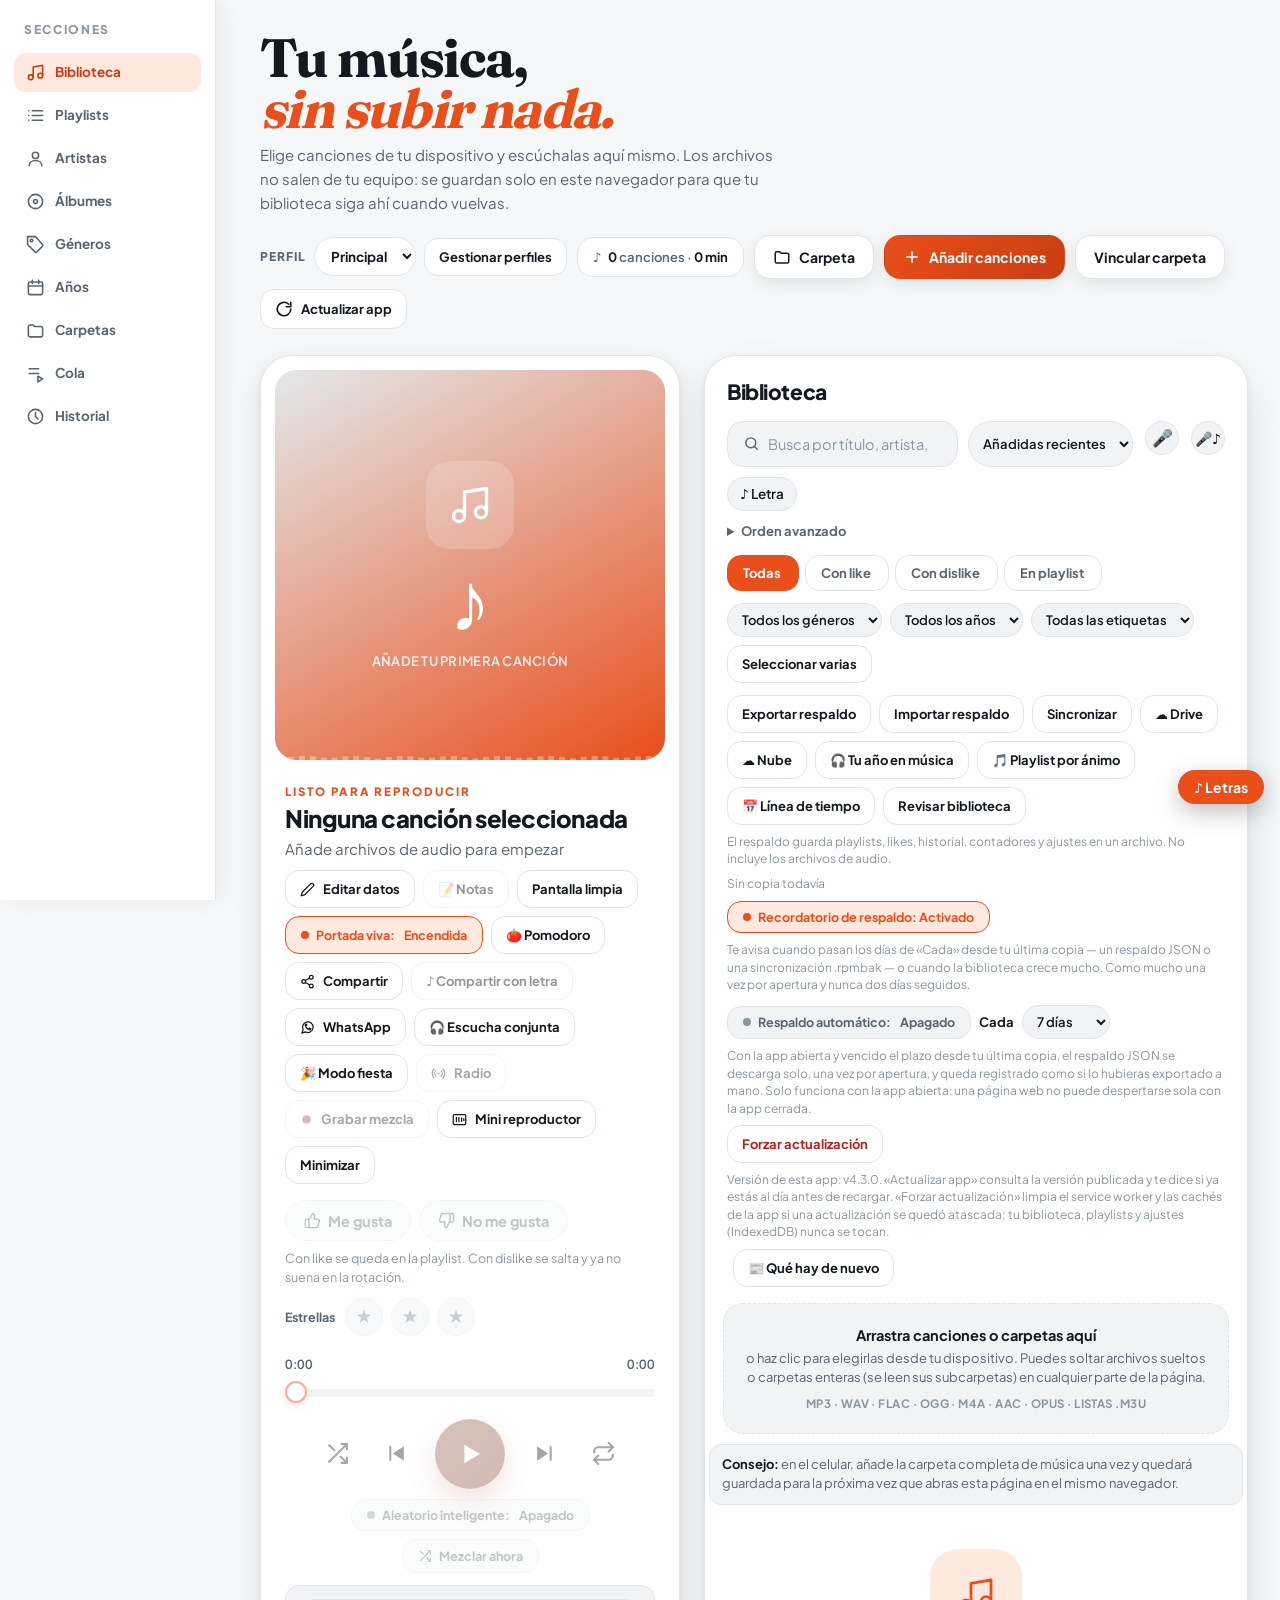
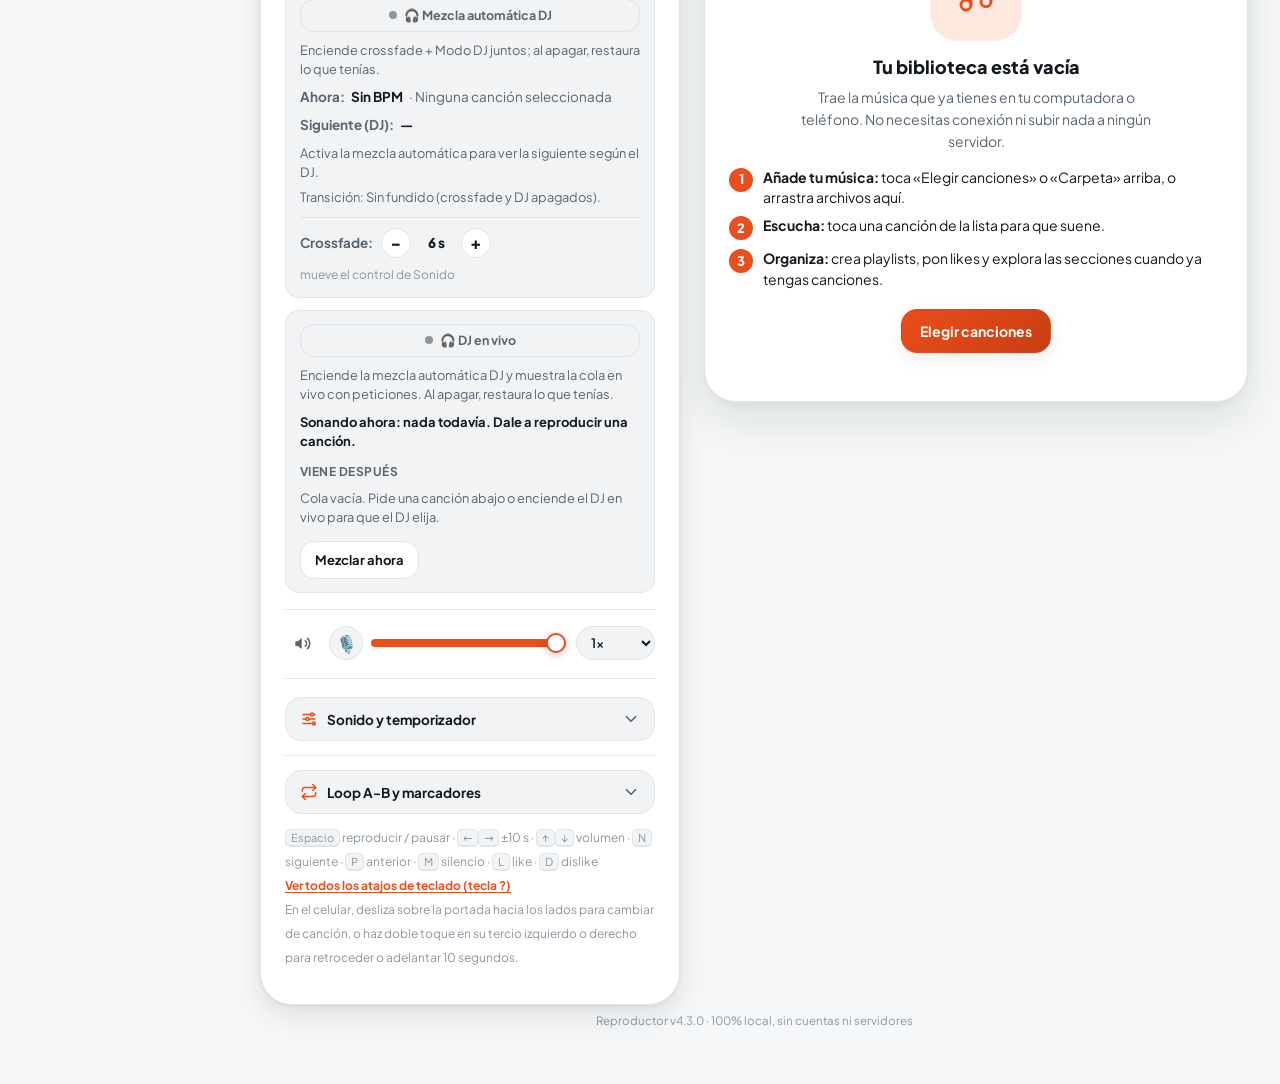
==== commit 187c6289: "Publicar versión 4.3.0: tarareo con ritmo, acordes en karaoke, modo lectura y Wrapped en video" ====
--- a/index.html
+++ b/index.html
@@ -23,15 +23,18 @@
 <link rel="stylesheet" href="./atajos.css">
 <link rel="stylesheet" href="./a11y.css">
 <link rel="stylesheet" href="./karaoke.css">
+<link rel="stylesheet" href="./lectura.css">
 <link rel="stylesheet" href="./wrapped.css">
 <link rel="stylesheet" href="./stats-artista.css">
 <link rel="stylesheet" href="./timeline.css">
 <link rel="stylesheet" href="./wrapped-img.css">
+<link rel="stylesheet" href="./wrapped-video.css">
 <link rel="stylesheet" href="./alarma.css">
 <link rel="stylesheet" href="./compartir.css">
 <link rel="stylesheet" href="./traduccion.css">
 <link rel="stylesheet" href="./karaoke-trad.css">
 <link rel="stylesheet" href="./acordes.css">
+<link rel="stylesheet" href="./karaoke-acordes.css">
 <link rel="stylesheet" href="./notas.css">
   <link rel="stylesheet" href="./conjunta.css">
   <link rel="stylesheet" href="./fiesta.css">
@@ -45,6 +48,7 @@
 <link rel="stylesheet" href="./dj.css">
 <link rel="stylesheet" href="./dj-vivo.css">
 <link rel="stylesheet" href="./tarareo.css">
+<link rel="stylesheet" href="./tarareo-ritmo.css">
 <link rel="stylesheet" href="./buscar-letra.css">
 <link rel="stylesheet" href="./limpio.css">
 <link rel="stylesheet" href="./novedades.css">
@@ -911,6 +915,10 @@
           <button class="btn small" id="btnKaraoke" type="button" style="display:none" title="Ver la letra a pantalla completa, sincronizada con la canción">
             <svg viewBox="0 0 24 24" fill="none" stroke="currentColor" stroke-width="2" stroke-linecap="round" stroke-linejoin="round" style="width:15px;height:15px"><path d="M12 2a3 3 0 0 0-3 3v6a3 3 0 0 0 6 0V5a3 3 0 0 0-3-3Z"/><path d="M19 10v1a7 7 0 0 1-14 0v-1M12 18v4"/></svg>
             Karaoke
+          </button>
+          <button class="btn small" id="btnLectura" type="button" style="display:none" title="Leer la letra completa de la canción actual, como un libro">
+            <svg viewBox="0 0 24 24" fill="none" stroke="currentColor" stroke-width="2" stroke-linecap="round" stroke-linejoin="round" style="width:15px;height:15px"><path d="M2 4h6a4 4 0 0 1 4 4v12a3 3 0 0 0-3-3H2V4Z"/><path d="M22 4h-6a4 4 0 0 0-4 4v12a3 3 0 0 1 3-3h7V4Z"/></svg>
+            Lectura
           </button>
           <button class="btn small" id="btnShareCurrent" type="button" disabled>
             <svg viewBox="0 0 24 24" fill="none" stroke="currentColor" stroke-width="2" stroke-linecap="round" stroke-linejoin="round" style="width:15px;height:15px"><circle cx="18" cy="5" r="3"/><circle cx="6" cy="12" r="3"/><circle cx="18" cy="19" r="3"/><path d="m8.6 13.5 6.8 4M15.4 6.5l-6.8 4"/></svg>
@@ -2339,7 +2347,7 @@
 
   // ---------- State ----------
   var tracks = []; // {id,name,title,artist,album,duration,size,type,addedAt,url,coverUrl,color,rating,stars}
-  var APP_VERSION = '4.2.0'; // al publicar cambios, subir este número y el CACHE de sw.js
+  var APP_VERSION = '4.3.0'; // al publicar cambios, subir este número y el CACHE de sw.js
   var currentId = null;
   var isPlaying = false;
   var shuffle = false;
@@ -9141,7 +9149,7 @@
   // ---------- Pack de mejoras: actualización, reanudar, deshacer, tap tempo ----------
 
   // ----- 1. Actualización sin atascos -----
-  var APP_VERSION = '4.2.0';
+  var APP_VERSION = '4.3.0';
   document.getElementById('appVersionNote').textContent = APP_VERSION;
   // 4.0.0: cmpVersion vive en src/core/format.js (window.RpmFormat).
   function cmpVersion(a, b){
@@ -12784,16 +12792,19 @@
 <script src="./atajos.js"></script>
 <script src="./a11y.js"></script>
 <script src="./karaoke.js"></script>
+<script src="./lectura.js"></script>
 <script src="./karaoke-trad.js"></script>
 <script src="./wrapped.js"></script>
 <script src="./stats-artista.js"></script>
 <script src="./export-m3u.js"></script>
 <script src="./wrapped-img.js"></script>
+<script src="./wrapped-video.js"></script>
 <script src="./timeline.js"></script>
 <script src="./alarma.js"></script>
 <script src="./compartir.js"></script>
 <script src="./traduccion.js"></script>
 <script src="./acordes.js"></script>
+<script src="./karaoke-acordes.js"></script>
 <script src="./notas.js"></script>
 <script src="./conjunta.js"></script>
 <script src="./fiesta.js"></script>
@@ -12805,6 +12816,7 @@
 <script src="./dj.js"></script>
 <script src="./dj-vivo.js"></script>
 <script src="./tarareo.js"></script>
+<script src="./tarareo-ritmo.js"></script>
 <script src="./buscar-letra.js"></script>
 <script src="./limpio.js"></script>
 <script src="./whatsapp.js"></script>
--- a/lectura.css
+++ b/lectura.css
@@ -0,0 +1,123 @@
+/* Modo lectura de letras — estilos. Fondo tranquilo tipo papel,
+   letra grande con serifa, como leer un libro: nada de la app
+   visible salvo el título y el botón ✕. La vista cubre toda la
+   ventana tanto en pantalla completa real como en el fallback
+   (cuando el Fullscreen API falla o no existe), porque
+   .lectura-view.open ya es position:fixed inset:0. */
+
+.lectura-view {
+  display: none;
+  position: fixed;
+  inset: 0;
+  z-index: 200;
+  flex-direction: column;
+  background: #f7f1e5;
+  color: #2b2620;
+  padding: max(16px, env(safe-area-inset-top)) max(16px, env(safe-area-inset-right)) max(16px, env(safe-area-inset-bottom)) max(16px, env(safe-area-inset-left));
+}
+.lectura-view.open { display: flex; }
+
+/* Botón flotante de respaldo: solo se usa si index.html NO trae
+   #btnLectura (ver WIRING.md). El botón estático usa las clases
+   .btn.small de la app y no necesita estos estilos. */
+#btnLectura.lectura-fab {
+  position: fixed;
+  right: 16px;
+  bottom: 200px;
+  z-index: 60;
+  border: 0;
+  border-radius: 999px;
+  padding: 10px 16px;
+  font: 700 14px/1 "Plus Jakarta Sans", system-ui, sans-serif;
+  background: #6b5d3f;
+  color: #fff;
+  box-shadow: 0 8px 24px rgba(0, 0, 0, .25);
+  cursor: pointer;
+}
+#btnLectura.lectura-fab:hover { background: #574a31; }
+#btnLectura:disabled { opacity: .45; cursor: default; }
+
+.lectura-top {
+  display: flex;
+  justify-content: space-between;
+  align-items: flex-start;
+  gap: 12px;
+  flex: none;
+  max-width: 680px;
+  width: 100%;
+  margin: 0 auto;
+  padding-bottom: 12px;
+  border-bottom: 1px solid rgba(43, 38, 32, .15);
+}
+.lectura-titles strong {
+  display: block;
+  font: 700 clamp(18px, 3.5vw, 24px)/1.25 Georgia, "Times New Roman", serif;
+}
+.lectura-titles span {
+  display: block;
+  font: 400 clamp(13px, 2.5vw, 16px)/1.4 Georgia, "Times New Roman", serif;
+  color: #6f6558;
+  margin-top: 2px;
+}
+.lectura-close {
+  flex: none;
+  width: 44px;
+  height: 44px;
+  border: 1px solid rgba(43, 38, 32, .3);
+  border-radius: 50%;
+  background: rgba(43, 38, 32, .06);
+  color: #2b2620;
+  font-size: 18px;
+  line-height: 1;
+  cursor: pointer;
+}
+.lectura-close:hover { background: rgba(43, 38, 32, .14); }
+.lectura-close:focus-visible {
+  outline: 3px solid #6b5d3f;
+  outline-offset: 2px;
+}
+
+/* El cuerpo es lo único que se desplaza: título y ✕ quedan fijos. */
+.lectura-body {
+  flex: 1;
+  overflow-y: auto;
+  width: 100%;
+  max-width: 680px;
+  margin: 0 auto;
+  padding: 32px 4px 48px;
+  -webkit-overflow-scrolling: touch;
+}
+.lectura-stanza {
+  margin: 0 0 1.6em;
+  font: 400 clamp(20px, 4.5vw, 28px)/1.8 Georgia, "Times New Roman", serif;
+  white-space: pre-line;
+}
+.lectura-stanza:last-child { margin-bottom: 0; }
+.lectura-empty {
+  margin: 12vh 0 0;
+  font: 700 clamp(20px, 4vw, 26px)/1.5 Georgia, "Times New Roman", serif;
+  text-align: center;
+}
+.lectura-hint {
+  margin: 12px auto 0;
+  max-width: 480px;
+  font: 400 clamp(14px, 2.5vw, 17px)/1.6 Georgia, "Times New Roman", serif;
+  color: #6f6558;
+  text-align: center;
+}
+
+/* Móvil estrecho (360 px): menos relleno lateral, la letra sigue
+   siendo grande porque clamp() tiene un mínimo de 20 px. */
+@media (max-width: 400px) {
+  .lectura-view {
+    padding-left: max(12px, env(safe-area-inset-left));
+    padding-right: max(12px, env(safe-area-inset-right));
+  }
+  .lectura-body { padding-top: 24px; }
+}
+
+@media (prefers-reduced-motion: reduce) {
+  .lectura-view,
+  .lectura-close,
+  #btnLectura.lectura-fab { transition: none; }
+}
--- a/wrapped-video.css
+++ b/wrapped-video.css
@@ -0,0 +1,20 @@
+/* wrapped-video.css — «Wrapped como video» (v4.3.0).
+   Solo añade lo propio del botón «Descargar como video» dentro del
+   modal del Wrapped. El botón reutiliza las clases de la app
+   (.btn, .modal-actions) y sus variables (--accent, --line); el
+   aspecto del video vive en wrapped-video.js (canvas), no aquí. */
+
+#wrappedVideoBtn[disabled]{
+  opacity:.6;
+  cursor:wait;
+}
+
+@media (max-width:480px){
+  /* En móvil el modal ya envuelve las acciones a dos líneas
+     (wrapped.js pone flex-wrap:wrap en .modal-actions): el botón
+     de video ocupa su propia línea sin pelearse con «Copiar» ni
+     con «Descargar como imagen». */
+  #wrappedVideoBtn{
+    flex:1 1 100%;
+  }
+}
--- a/karaoke-acordes.css
+++ b/karaoke-acordes.css
@@ -0,0 +1,38 @@
+/* Acordes en karaoke — estilos.
+   Los acordes van ENCIMA de su línea de letra, en negrita y con
+   fuente monoespaciada (los acordes se alinean mejor así), en un
+   tono cálido sobre el fondo oscuro del karaoke; nunca sustituyen
+   a la letra original. La visibilidad la decide la clase
+   .acordes-visible de #karaokeLines: sin ella, los spans existen
+   en el DOM pero no se muestran. El span es el primer hijo del
+   botón de línea, así que queda por encima del texto de la letra;
+   el span de traducción (si existe) queda debajo, al final del
+   botón, y este CSS no lo toca.
+   Las reglas repiten a propósito las de acordes.css para el
+   karaoke, para que este módulo funcione solo aunque acordes.css
+   no esté cargado; si los dos CSS están presentes, las reglas son
+   idénticas y no hay conflicto. */
+
+/* --- Acordes encima de la línea, en el karaoke --- */
+.karaoke-line .acordes-line{
+  display:block;
+  margin-bottom:.12em;
+  font-family:ui-monospace, "SF Mono", Menlo, Consolas, monospace;
+  font-size:.5em;
+  font-weight:700;
+  line-height:1.3;
+  letter-spacing:.03em;
+  color:#ffb08a;
+  white-space:pre-wrap;
+  word-break:break-word;
+}
+.karaoke-line.active .acordes-line{color:#ffd2bd}
+#karaokeLines:not(.acordes-visible) .acordes-line{display:none}
+
+/* --- Botón 🎸 propio del karaoke (solo si acordes.js no puso el suyo) --- */
+.karaoke-acordes-toggle{font-size:18px}
+#karaokeAcordesToggle.active{
+  background:#E94E1B;
+  border-color:#E94E1B;
+  color:#fff;
+}
--- a/tarareo-ritmo.css
+++ b/tarareo-ritmo.css
@@ -0,0 +1,116 @@
+/* Buscar por tarareo por ritmo — v4.3.0 (módulo aparte, tarareo-ritmo.css).
+   Reutiliza las variables de tema de la app (--surface, --text,
+   --muted, --accent, --line, --surface-2) con fallback claro, y
+   sigue el mismo patrón visual que tarareo.css (botón 34x34 junto
+   al buscador, panel dentro de .lib-head, píldora de estado fija
+   centrada abajo, z-index 58). Las clases usan el prefijo propio
+   rpm-tarareo-ritmo-* para no colisionar con tarareo.css. */
+
+/* Botón de micrófono con ritmo junto al botón 🎤 de tarareo */
+.rpm-tarareo-ritmo-btn{
+  flex:none; width:34px; height:34px; border-radius:50%;
+  border:1px solid var(--line,#E3DCD1);
+  background:var(--surface-2,#F7F3EE); color:var(--text,#191613);
+  font-size:14px; line-height:1; cursor:pointer;
+  display:inline-flex; align-items:center; justify-content:center;
+  padding:0; margin-left:2px;
+  font-family:"Plus Jakarta Sans",system-ui,-apple-system,"Segoe UI",sans-serif;
+}
+.rpm-tarareo-ritmo-btn:hover{ border-color:var(--accent,#E94E1B); }
+.rpm-tarareo-ritmo-btn:focus-visible{
+  outline:2px solid var(--accent,#E94E1B); outline-offset:2px;
+}
+.rpm-tarareo-ritmo-btn.listening{
+  background:var(--accent,#E94E1B); color:#fff;
+  border-color:var(--accent,#E94E1B);
+  animation:rpm-tarareo-ritmo-pulse 1.2s ease-out infinite;
+}
+.rpm-tarareo-ritmo-btn.rpm-tarareo-ritmo-unsupported{ opacity:.55; }
+@keyframes rpm-tarareo-ritmo-pulse{
+  0%{ box-shadow:0 0 0 0 rgba(233,78,27,.45); }
+  70%{ box-shadow:0 0 0 10px rgba(233,78,27,0); }
+  100%{ box-shadow:0 0 0 0 rgba(233,78,27,0); }
+}
+@media (prefers-reduced-motion: reduce){
+  .rpm-tarareo-ritmo-btn.listening{ animation:none; }
+}
+
+/* Panel de resultados */
+.rpm-tarareo-ritmo-panel{
+  display:none; margin:12px 18px 0;
+  background:var(--surface-2,#F7F3EE);
+  border:1px solid var(--line,#E3DCD1); border-radius:14px;
+  padding:12px 14px;
+}
+.rpm-tarareo-ritmo-panel.on{ display:block; }
+.rpm-tarareo-ritmo-head{
+  display:flex; align-items:center; justify-content:space-between;
+  gap:10px; font-size:14px;
+}
+.rpm-tarareo-ritmo-close{
+  width:28px; height:28px; border-radius:50%; border:1px solid var(--line,#E3DCD1);
+  background:var(--surface,#FFFFFF); color:var(--muted,#726B63);
+  font-size:13px; line-height:1; cursor:pointer; flex:none;
+}
+.rpm-tarareo-ritmo-close:hover{ color:var(--text,#191613); border-color:var(--muted,#726B63); }
+.rpm-tarareo-ritmo-hum{
+  margin:8px 0 0; font-size:13.5px; font-weight:700; line-height:1.5;
+  word-break:break-word;
+}
+.rpm-tarareo-ritmo-note{
+  margin:6px 0 0; font-size:12.5px; color:var(--muted,#726B63);
+  line-height:1.55;
+}
+.rpm-tarareo-ritmo-empty{
+  margin:10px 0 0; font-size:13.5px; line-height:1.55;
+  color:var(--muted,#726B63);
+}
+.rpm-tarareo-ritmo-list{
+  list-style:none; margin:10px 0 0; padding:0;
+  display:flex; flex-direction:column; gap:6px;
+}
+.rpm-tarareo-ritmo-play{
+  display:flex; align-items:center; gap:10px; width:100%;
+  border:1px solid var(--line,#E3DCD1); border-radius:12px;
+  background:var(--surface,#FFFFFF); color:var(--text,#191613);
+  padding:9px 12px; font-size:13.5px; text-align:left; cursor:pointer;
+}
+.rpm-tarareo-ritmo-play:hover{ border-color:var(--accent,#E94E1B); }
+.rpm-tarareo-ritmo-rank{
+  flex:none; width:24px; height:24px; border-radius:50%;
+  background:var(--accent-soft,#FFE8DE); color:var(--accent,#E94E1B);
+  display:grid; place-items:center; font-size:12.5px; font-weight:800;
+}
+.rpm-tarareo-ritmo-titles{ flex:1; min-width:0; display:flex; flex-direction:column; gap:2px; }
+.rpm-tarareo-ritmo-title{
+  font-weight:700; white-space:nowrap; overflow:hidden;
+  text-overflow:ellipsis;
+}
+.rpm-tarareo-ritmo-sub{
+  font-size:12px; color:var(--muted,#726B63);
+  white-space:nowrap; overflow:hidden; text-overflow:ellipsis;
+}
+.rpm-tarareo-ritmo-score{
+  flex:none; font-size:15px; font-weight:800; color:var(--accent,#E94E1B);
+  font-variant-numeric:tabular-nums;
+}
+.rpm-tarareo-ritmo-play-label{ flex:none; color:var(--muted,#726B63); font-size:13px; }
+
+/* Píldora de estado: "Grabando…", errores de micrófono, confirmación.
+   Un poco más arriba que la de tarareo.js para no taparla si las
+   dos aparecen a la vez. */
+.rpm-tarareo-ritmo-status{
+  position:fixed; left:50%; transform:translateX(-50%); bottom:140px;
+  z-index:58; display:none; max-width:min(92vw,520px);
+  background:#191613; color:#fff; padding:11px 16px; border-radius:999px;
+  font-size:13.5px; font-weight:600; text-align:center;
+  box-shadow:0 12px 30px rgba(0,0,0,.28);
+}
+.rpm-tarareo-ritmo-status.on{ display:block; }
+@media (prefers-color-scheme: dark){
+  .rpm-tarareo-ritmo-status{ background:#F5F1EB; color:#191613; }
+}
+@media (max-width:1023px){
+  /* Por encima de la franja inferior en móvil (mini barra + pestañas) */
+  .rpm-tarareo-ritmo-status{ bottom:256px; }
+}
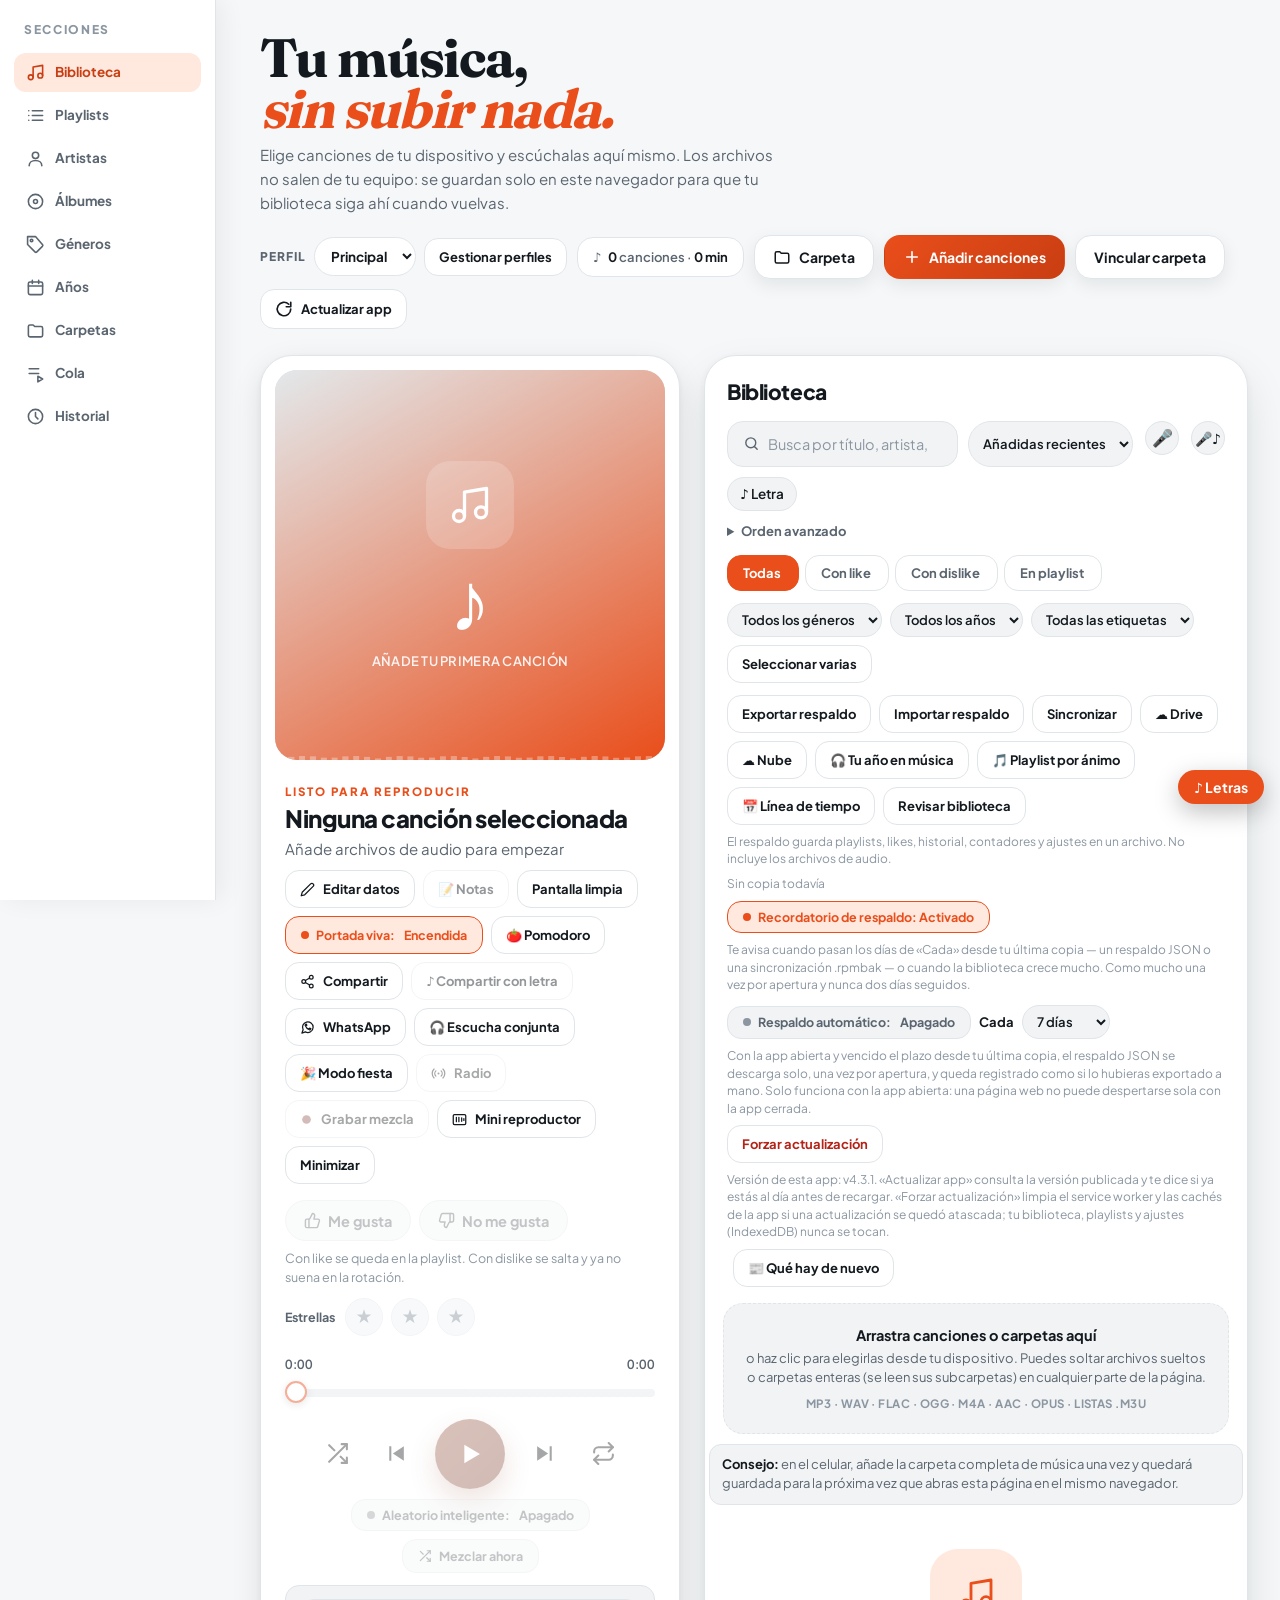
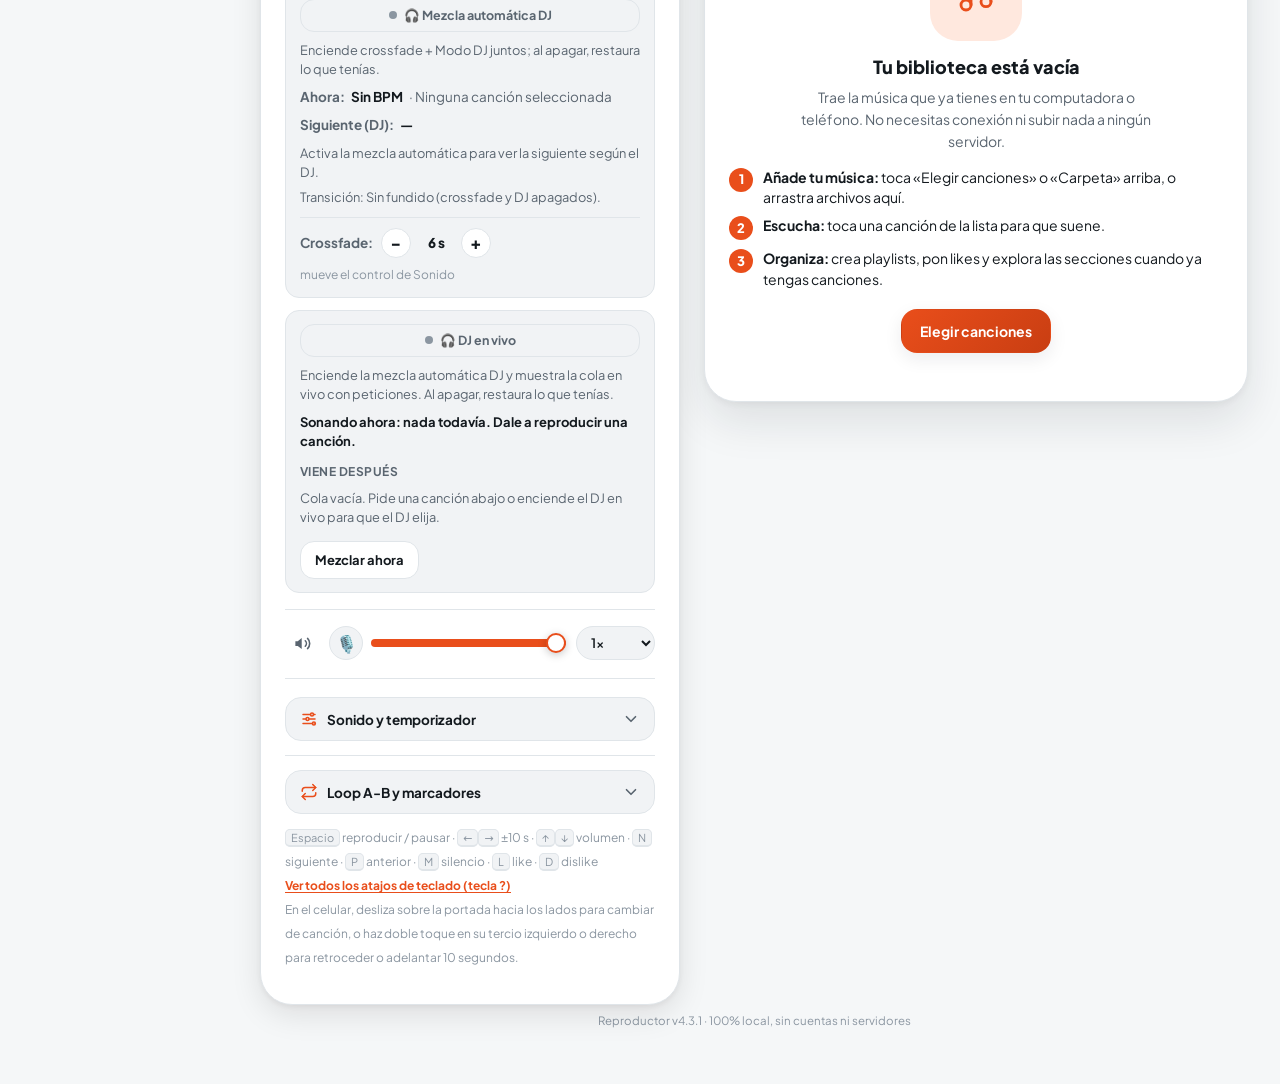
==== commit 31c286bf: "Publicar versión 4.3.1: arreglo de la subida en Android" ====
--- a/index.html
+++ b/index.html
@@ -2347,7 +2347,7 @@
 
   // ---------- State ----------
   var tracks = []; // {id,name,title,artist,album,duration,size,type,addedAt,url,coverUrl,color,rating,stars}
-  var APP_VERSION = '4.3.0'; // al publicar cambios, subir este número y el CACHE de sw.js
+  var APP_VERSION = '4.3.1'; // al publicar cambios, subir este número y el CACHE de sw.js
   var currentId = null;
   var isPlaying = false;
   var shuffle = false;
@@ -3051,12 +3051,20 @@
     }
     adding = true;
     var added = 0;
+    var failed = 0;
+    var failedNames = [];
     var chain = Promise.resolve();
     files.forEach(function(file){
       chain = chain.then(function(){
+        // 4.3.1: que UN archivo roto no mate el lote: si processFile
+        // falla, se cuenta como fallido y se sigue con los demás.
         return processFile(file).then(function(){
           added++;
           render();
+        }).catch(function(err){
+          failed++;
+          failedNames.push((file && file.name) || 'sin-nombre');
+          try{ console.log('[reproductor] no se pudo cargar', file && file.name, err); }catch(e){}
         });
       });
     });
@@ -3080,6 +3088,11 @@
       var addMsg = '';
       if(added===1) addMsg = '1 canción añadida a tu biblioteca';
       else if(added>1) addMsg = added+' canciones añadidas a tu biblioteca';
+      // 4.3.1: reportar también las que fallaron, con hasta 3 nombres.
+      if(failed){
+        addMsg += (addMsg ? ' · ' : '') + failed + (failed===1 ? ' no se pudo cargar' : ' no se pudieron cargar');
+        if(failedNames.length) addMsg += ' (' + failedNames.slice(0,3).join(', ') + (failedNames.length>3 ? ', …' : '') + ')';
+      }
       if(coversApplied) addMsg += (addMsg ? ' · ' : '') + coversApplied + (coversApplied===1 ? ' carátula aplicada' : ' carátulas aplicadas') + ' desde la carpeta';
       if(addMsg) toast(addMsg);
       if(!currentId && tracks.length){
@@ -3087,6 +3100,13 @@
         if(fp) selectTrack(fp, false);
         else selectTrack(tracks[0].id, false);
       }
+      return added;
+    }).catch(function(err){
+      // 4.3.1: el error ya nunca es silencioso: se baja la bandera,
+      // se registra y se avisa con el motivo.
+      adding = false;
+      try{ console.log('[reproductor] error al añadir canciones:', err); }catch(e){}
+      toast('No se pudo cargar: ' + ((err && err.message) || 'error desconocido'));
       return added;
     });
   }
@@ -3111,11 +3131,20 @@
     return file.slice(0, headSize).arrayBuffer()
       .catch(function(){ return new ArrayBuffer(0); })
       .then(function(buf){
-        var meta = buf && buf.byteLength ? parseID3(buf) : {title:'',artist:'',album:'',genre:'',year:'',coverBlob:null,chapters:null};
-        if(buf && buf.byteLength && (!meta.genre || !meta.year)){
-          var vc = parseVorbisComment(buf);
-          if(vc.genre && !meta.genre) meta.genre = vc.genre;
-          if(vc.year && !meta.year) meta.year = vc.year;
+        // 4.3.1: metadatos raros o corruptos no deben romper la carga:
+        // si parseID3/parseVorbisComment lanzan, se añade la canción
+        // igual con el nombre del archivo como título.
+        var meta;
+        try{
+          meta = buf && buf.byteLength ? parseID3(buf) : {title:'',artist:'',album:'',genre:'',year:'',coverBlob:null,chapters:null};
+          if(buf && buf.byteLength && (!meta.genre || !meta.year)){
+            var vc = parseVorbisComment(buf);
+            if(vc.genre && !meta.genre) meta.genre = vc.genre;
+            if(vc.year && !meta.year) meta.year = vc.year;
+          }
+        }catch(me){
+          try{ console.log('[reproductor] metadatos no legibles en', file.name, me); }catch(_e){}
+          meta = {title:'',artist:'',album:'',genre:'',year:'',coverBlob:null,chapters:null};
         }
         var fallback = cleanName(file.name);
         var title = meta.title || fallback || file.name;
@@ -5173,7 +5202,12 @@
   dropzone.addEventListener('click', openPicker);
   dropzone.addEventListener('keydown', function(ev){ if(ev.key==='Enter'||ev.key===' '){ ev.preventDefault(); openPicker(); } });
   document.getElementById('btnFolder').addEventListener('click', function(){ folderInput.value=''; folderInput.click(); });
-  fileInput.addEventListener('change', function(){ addFiles(fileInput.files); });
+  // 4.3.1: si el selector no devuelve ningún archivo, avisar en vez
+  // de no hacer nada en silencio.
+  fileInput.addEventListener('change', function(){
+    if(!fileInput.files || !fileInput.files.length){ toast('No se recibió ningún archivo del selector. Vuelve a intentarlo.'); return; }
+    addFiles(fileInput.files);
+  });
   folderInput.addEventListener('change', function(){ addFiles(folderInput.files); });
 
   // ---------- Search / sort ----------
@@ -9149,7 +9183,7 @@
   // ---------- Pack de mejoras: actualización, reanudar, deshacer, tap tempo ----------
 
   // ----- 1. Actualización sin atascos -----
-  var APP_VERSION = '4.3.0';
+  var APP_VERSION = '4.3.1';
   document.getElementById('appVersionNote').textContent = APP_VERSION;
   // 4.0.0: cmpVersion vive en src/core/format.js (window.RpmFormat).
   function cmpVersion(a, b){
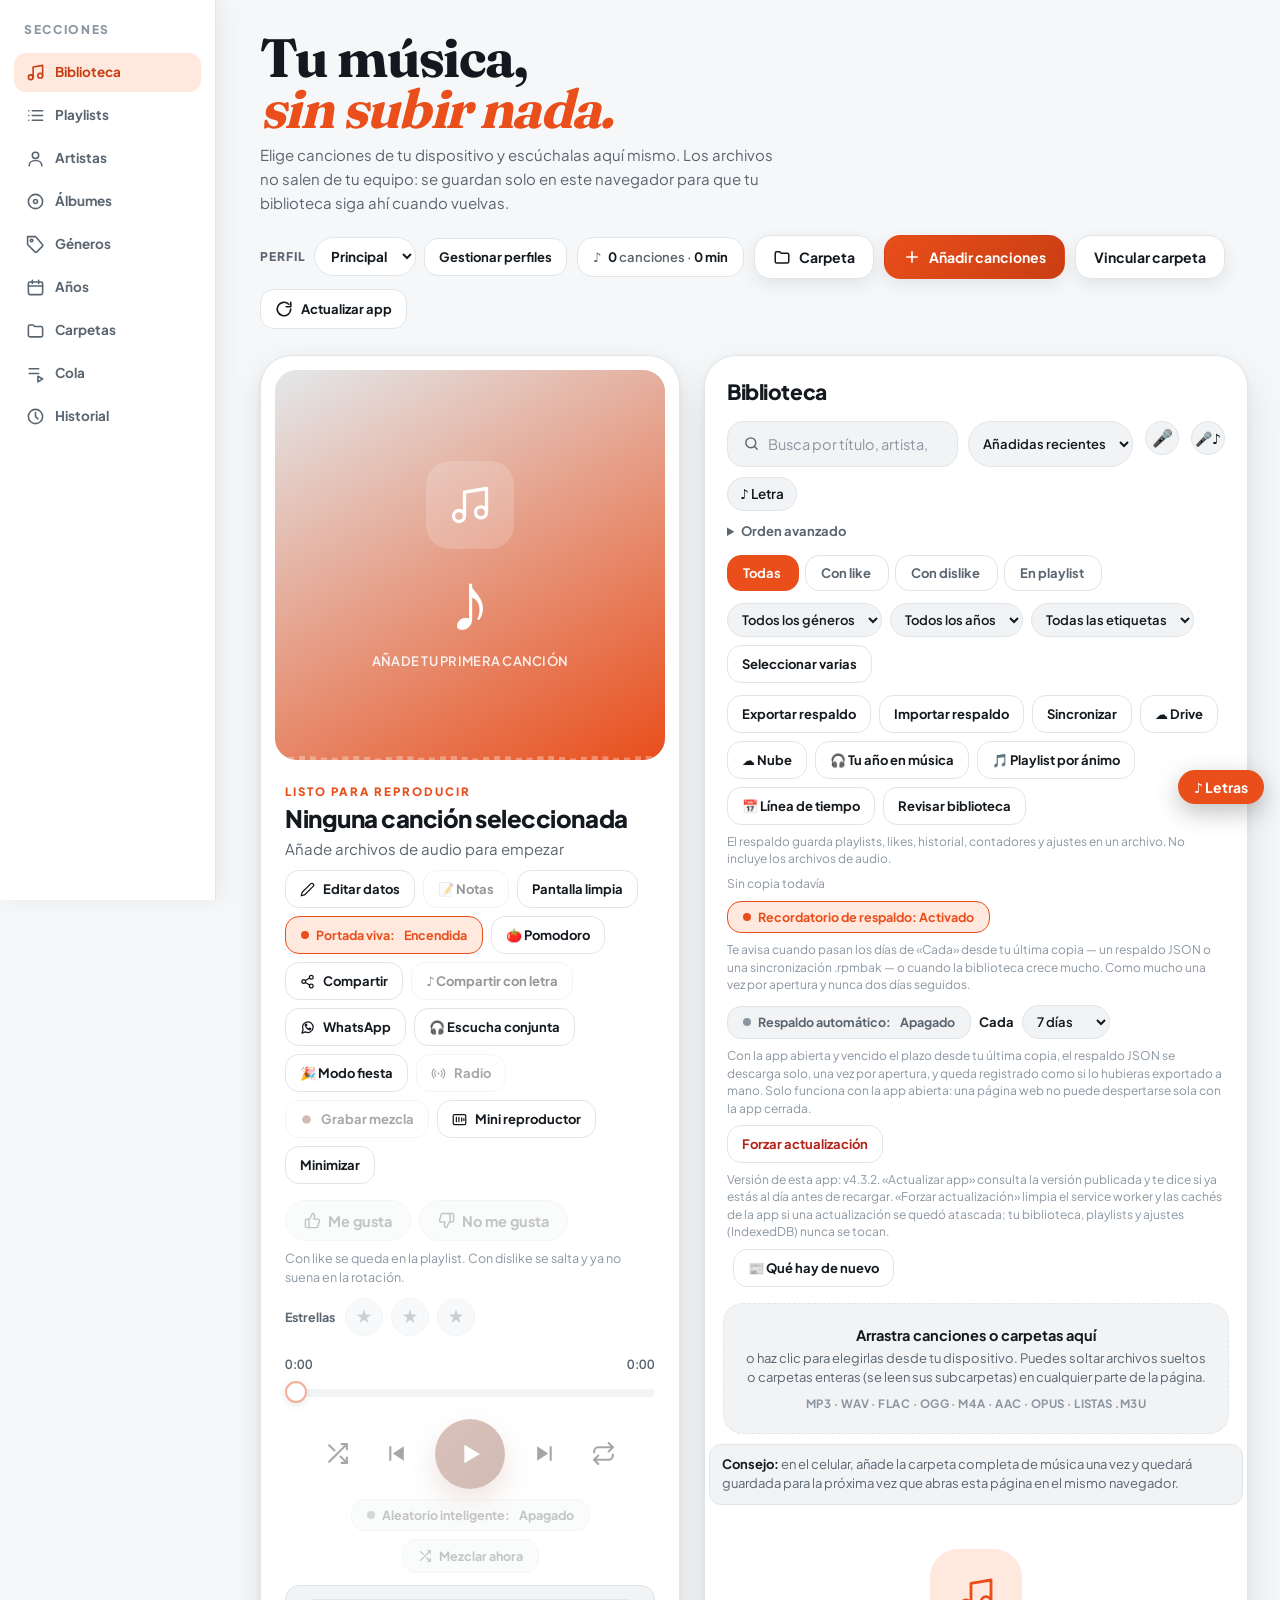
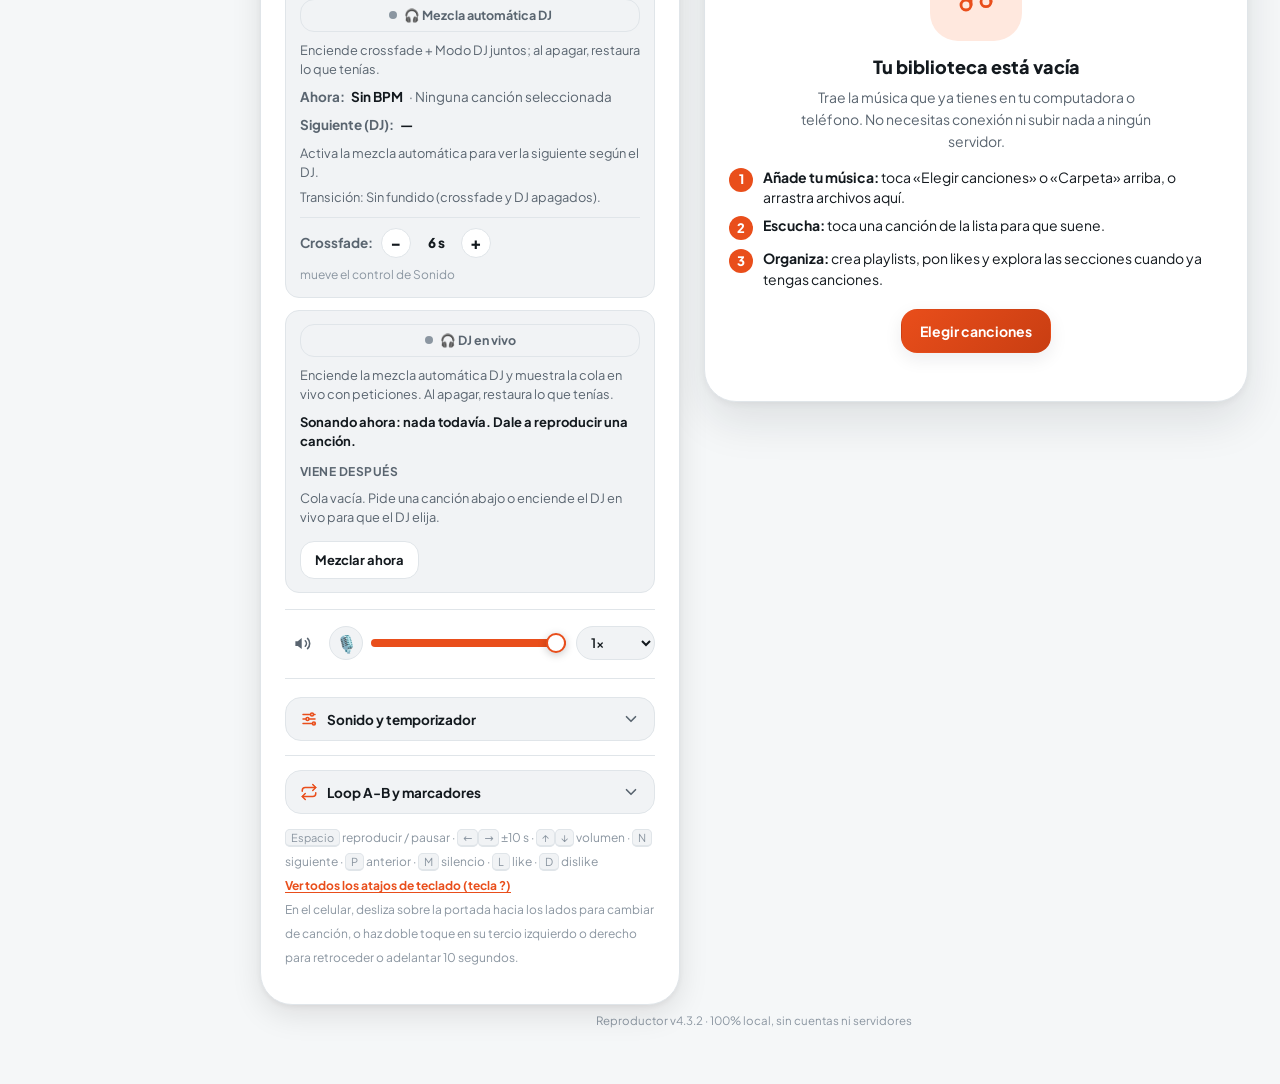
==== commit 45ff5e49: "Publicar versión 4.3.2: subida en Android para archivos sin extensión ni tipo" ====
--- a/index.html
+++ b/index.html
@@ -2347,7 +2347,7 @@
 
   // ---------- State ----------
   var tracks = []; // {id,name,title,artist,album,duration,size,type,addedAt,url,coverUrl,color,rating,stars}
-  var APP_VERSION = '4.3.1'; // al publicar cambios, subir este número y el CACHE de sw.js
+  var APP_VERSION = '4.3.2'; // al publicar cambios, subir este número y el CACHE de sw.js
   var currentId = null;
   var isPlaying = false;
   var shuffle = false;
@@ -3016,6 +3016,38 @@
   }
   function isMediaFile(f){ return isAudioFile(f) || isVideoFile(f); }
 
+  // 4.3.2: detección de audio por contenido (magic bytes). En Android,
+  // los archivos que llegan de WhatsApp o Drive a veces NO traen
+  // extensión ni tipo MIME, así que isAudioFile() los rechaza aunque
+  // sean audio de verdad. Devuelve la extensión detectada o null.
+  // No lee más de 16 bytes; no decide por el nombre ni por el tipo.
+  function detectAudioExtFromBytes(buf){
+    if(!buf) return null;
+    var b = buf instanceof Uint8Array ? buf : new Uint8Array(buf);
+    if(b.length < 4) return null;
+    function strAt(off, len){
+      var s = '';
+      for(var i=0;i<len;i++){ s += String.fromCharCode(b[off+i] || 0); }
+      return s;
+    }
+    if(strAt(0,3)==='ID3') return 'mp3';
+    if(strAt(0,4)==='fLaC') return 'flac';
+    if(strAt(0,4)==='OggS') return 'ogg';
+    if(strAt(0,4)==='RIFF' && b.length >= 12 && strAt(8,4)==='WAVE') return 'wav';
+    if(b.length >= 8 && strAt(4,4)==='ftyp') return 'm4a';
+    if(b[0]===0xFF && (b[1]===0xF1 || b[1]===0xF9)) return 'aac'; // ADTS
+    if(b[0]===0xFF && (b[1]&0xE0)===0xE0) return 'mp3'; // frame sync MPEG
+    return null;
+  }
+  function sniffAudioFile(file){
+    try{
+      if(!file || typeof file.slice !== 'function') return Promise.resolve(null);
+      return file.slice(0,16).arrayBuffer().then(function(buf){
+        try{ return detectAudioExtFromBytes(buf); }catch(e){ return null; }
+      }).catch(function(){ return null; });
+    }catch(e){ return Promise.resolve(null); }
+  }
+
   // Pack 9: portada desde la carpeta. Si en el lote viene una imagen llamada
   // cover, folder, portada, frontal o album (.jpg/.jpeg/.png/.webp, sin
   // distinguir mayúsculas), se aplica como carátula a las canciones de SU
@@ -3040,6 +3072,24 @@
       }
     });
     var files = all.filter(isMediaFile);
+    // 4.3.2: los archivos dudosos (sin extensión ni tipo) no se
+    // descartan de inmediato: se comprueban sus bytes. Solo los que
+    // tampoco son audio por contenido quedan fuera del lote.
+    var doubtful = all.filter(function(f){ return !isMediaFile(f) && !isFolderCoverFile(f); });
+    var sniffedCount = 0;
+    var sniffChain = Promise.resolve();
+    doubtful.forEach(function(f){
+      sniffChain = sniffChain.then(function(){
+        return sniffAudioFile(f).then(function(ext){
+          if(ext){
+            try{ f._audioExt = ext; }catch(_e){}
+            sniffedCount++;
+            files.push(f);
+          }
+        }).catch(function(){});
+      });
+    });
+    return sniffChain.then(function(){
     if(!files.length){
       if(Object.keys(coverByDir).length) toast('La imagen de portada necesita venir junto a las canciones de su carpeta para poder aplicarse.');
       else if(all.length){
@@ -3094,6 +3144,8 @@
         if(failedNames.length) addMsg += ' (' + failedNames.slice(0,3).join(', ') + (failedNames.length>3 ? ', …' : '') + ')';
       }
       if(coversApplied) addMsg += (addMsg ? ' · ' : '') + coversApplied + (coversApplied===1 ? ' carátula aplicada' : ' carátulas aplicadas') + ' desde la carpeta';
+      // 4.3.2: avisar cuántas se aceptaron por su contenido (sin extensión).
+      if(sniffedCount) addMsg += (addMsg ? ' · ' : '') + sniffedCount + (sniffedCount===1 ? ' detectada por su contenido (sin extensión)' : ' detectadas por su contenido (sin extensión)');
       if(addMsg) toast(addMsg);
       if(!currentId && tracks.length){
         var fp = firstPlayableId();
@@ -3108,6 +3160,7 @@
       try{ console.log('[reproductor] error al añadir canciones:', err); }catch(e){}
       toast('No se pudo cargar: ' + ((err && err.message) || 'error desconocido'));
       return added;
+    });
     });
   }
   // 3.0.0: al re-añadir un archivo cuya pista quedó "pendiente de
@@ -3147,6 +3200,15 @@
           meta = {title:'',artist:'',album:'',genre:'',year:'',coverBlob:null,chapters:null};
         }
         var fallback = cleanName(file.name);
+        // 4.3.2: archivo aceptado por sus bytes sin extensión en el
+        // nombre: el registro interno lleva la extensión detectada
+        // (p. ej. ".mp3") para que el resto de la app lo trate como
+        // audio; el título que ve el usuario sigue saliendo del
+        // nombre original, sin cambios.
+        var recordName = file.name;
+        if(file._audioExt && !/\.[a-z0-9]{2,5}$/i.test(String(file.name || ''))){
+          recordName = file.name + '.' + file._audioExt;
+        }
         var title = meta.title || fallback || file.name;
         var artist = meta.artist || '';
         // Common "Artist - Title" filename pattern
@@ -3163,7 +3225,7 @@
         var folderPath = relPath ? String(relPath).replace(/^\/+/, '').split('/').slice(0,-1).join('/') : '';
         var kind = isVideoFile(file) ? 'video' : 'audio';
         var track = {
-          id:id, name:file.name, title:title, artist:artist, album:meta.album||'',
+          id:id, name:recordName, title:title, artist:artist, album:meta.album||'',
           duration:0, size:file.size, type:file.type, addedAt:addedAt, updatedAt:Date.now(),
           url:url, coverUrl:coverUrl, color:colorFor(title+file.name), rating:null, stars:0,
           normDb:null, volAdj:0,
@@ -5206,6 +5268,16 @@
   // de no hacer nada en silencio.
   fileInput.addEventListener('change', function(){
     if(!fileInput.files || !fileInput.files.length){ toast('No se recibió ningún archivo del selector. Vuelve a intentarlo.'); return; }
+    // 4.3.2: diagnóstico visible inmediato: qué llegó del selector
+    // (cantidad, nombre, tipo y tamaño del primero), antes de
+    // cualquier filtro o lectura de metadatos. Sale siempre, aunque
+    // luego todo falle.
+    try{
+      var _f0 = fileInput.files[0];
+      var _sz = (_f0.size || 0);
+      var _szTxt = _sz >= 1048576 ? (_sz/1048576).toFixed(1)+' MB' : Math.max(1, Math.round(_sz/1024))+' KB';
+      toast('Recibidos ' + fileInput.files.length + ' archivo(s): ' + (_f0.name || 'sin-nombre') + ' · ' + (_f0.type || 'sin tipo') + ' · ' + _szTxt);
+    }catch(_e){}
     addFiles(fileInput.files);
   });
   folderInput.addEventListener('change', function(){ addFiles(folderInput.files); });
@@ -9183,7 +9255,7 @@
   // ---------- Pack de mejoras: actualización, reanudar, deshacer, tap tempo ----------
 
   // ----- 1. Actualización sin atascos -----
-  var APP_VERSION = '4.3.1';
+  var APP_VERSION = '4.3.2';
   document.getElementById('appVersionNote').textContent = APP_VERSION;
   // 4.0.0: cmpVersion vive en src/core/format.js (window.RpmFormat).
   function cmpVersion(a, b){
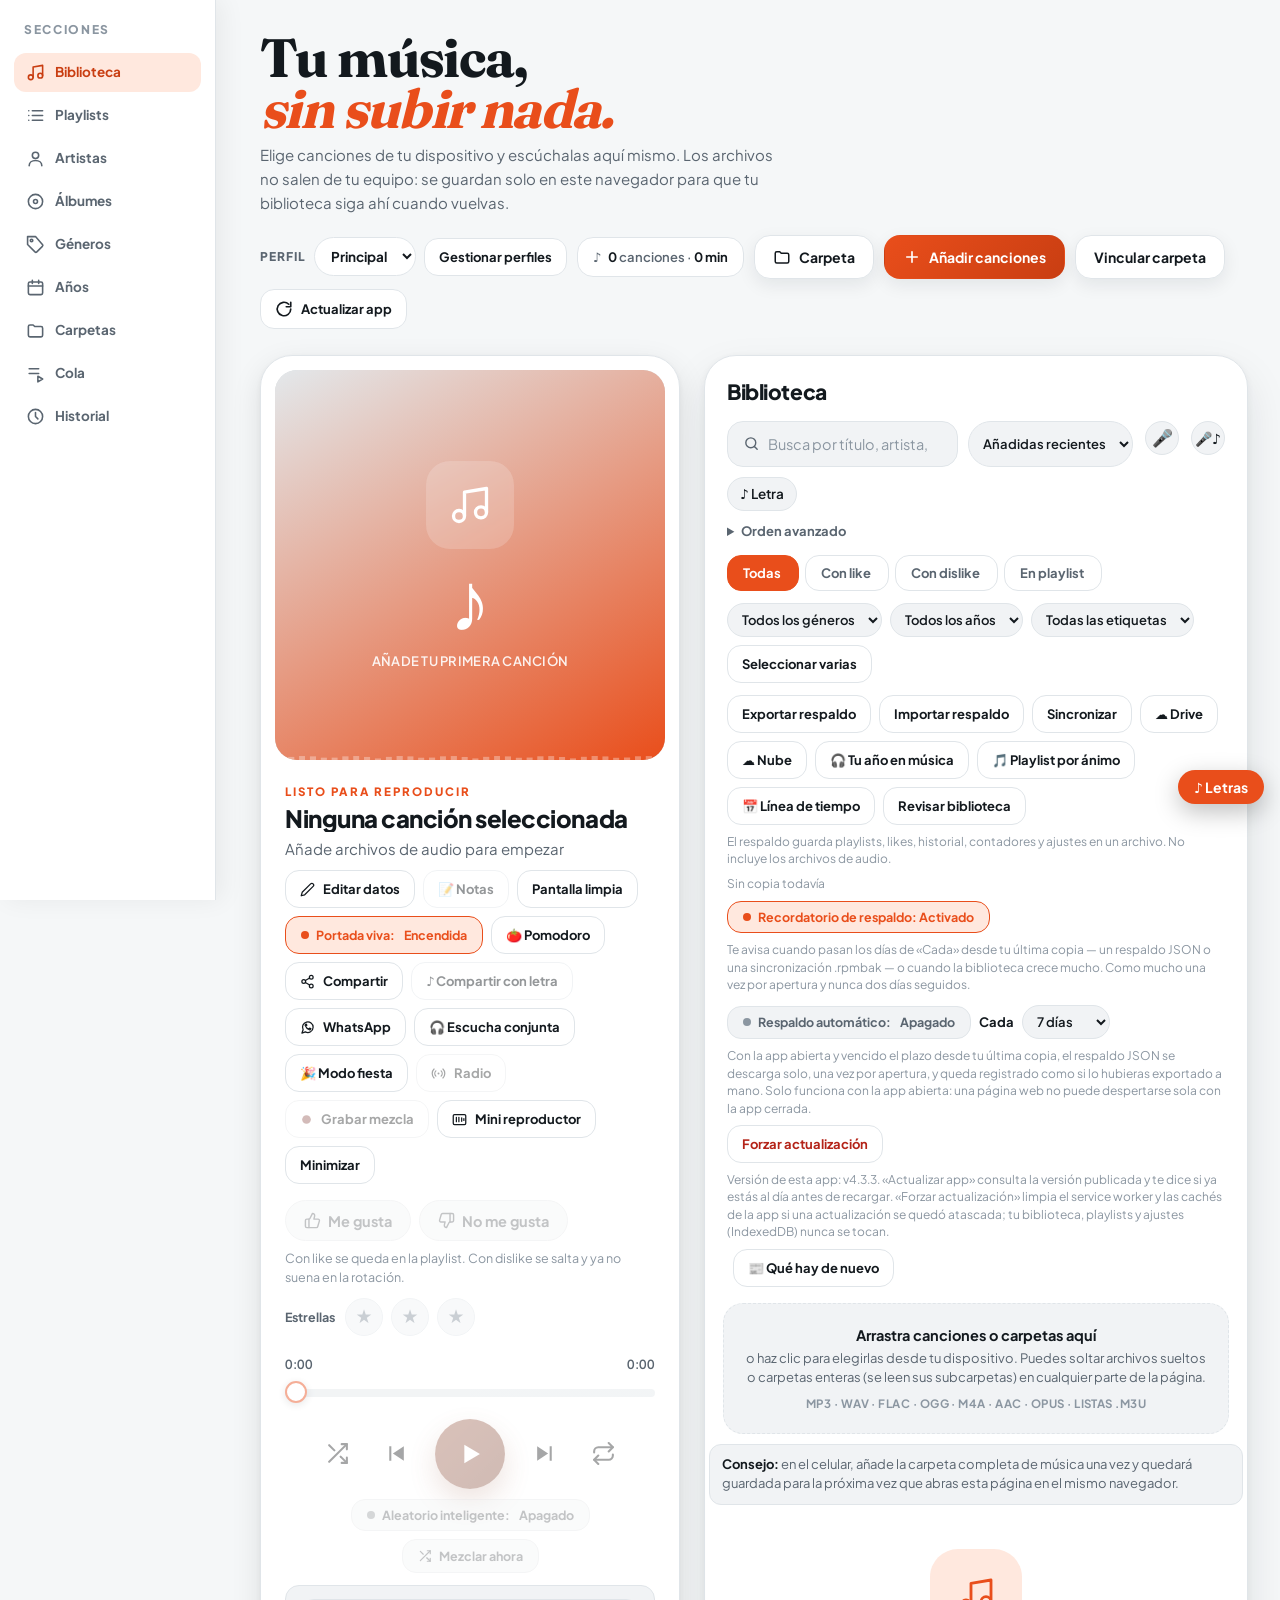
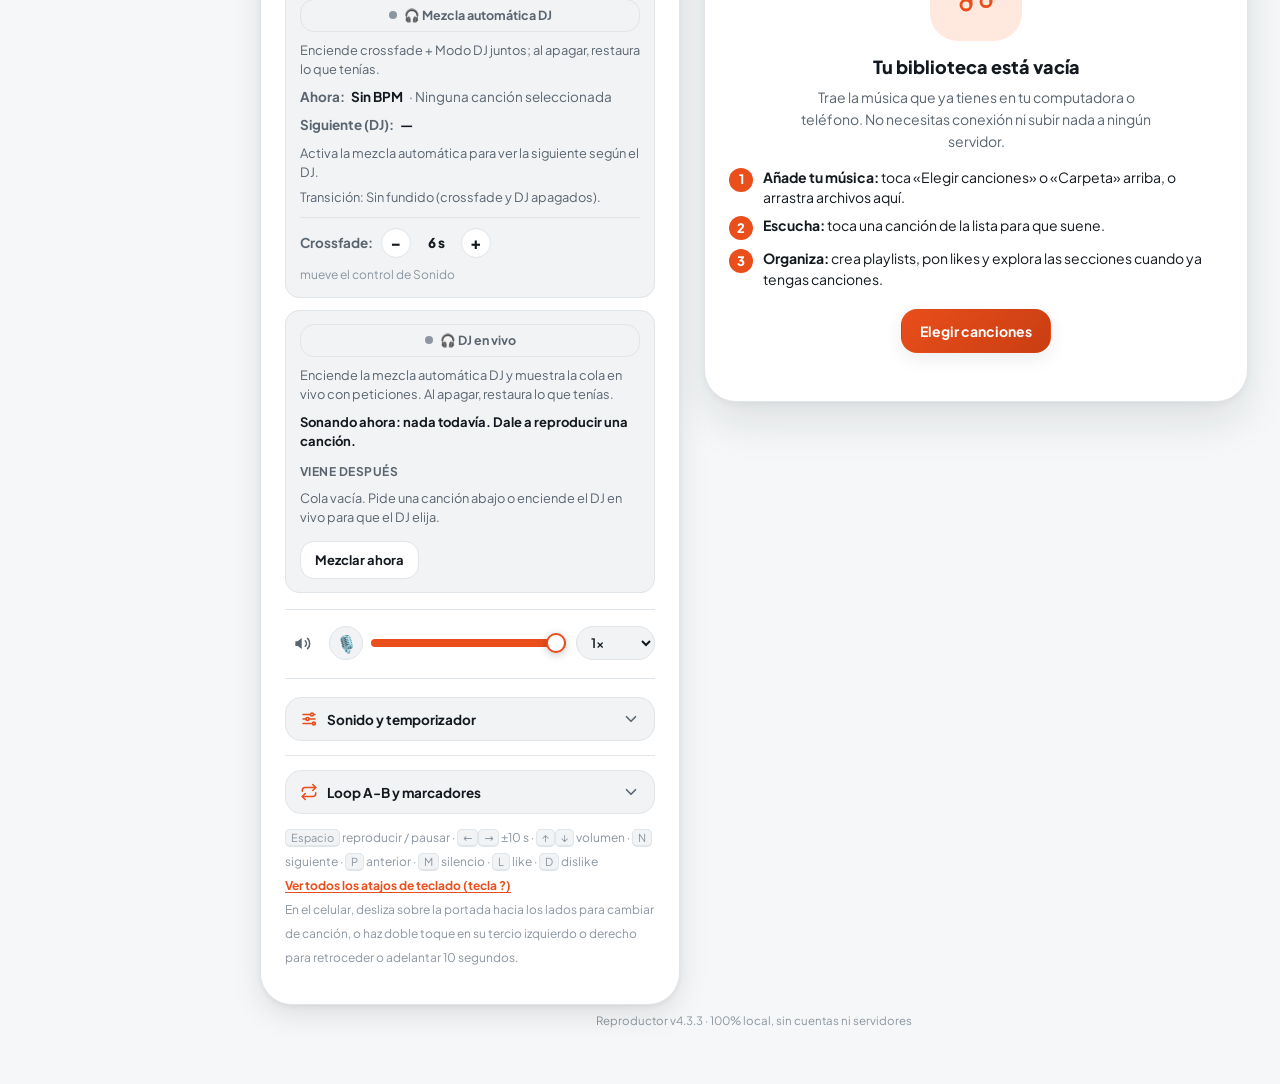
==== commit 806b4951: "Publicar versión 4.3.3: botón Carpeta en Android y subida que no se queda en 0" ====
--- a/index.html
+++ b/index.html
@@ -2347,7 +2347,7 @@
 
   // ---------- State ----------
   var tracks = []; // {id,name,title,artist,album,duration,size,type,addedAt,url,coverUrl,color,rating,stars}
-  var APP_VERSION = '4.3.2'; // al publicar cambios, subir este número y el CACHE de sw.js
+  var APP_VERSION = '4.3.3'; // al publicar cambios, subir este número y el CACHE de sw.js
   var currentId = null;
   var isPlaying = false;
   var shuffle = false;
@@ -2533,7 +2533,15 @@
     if(dbPromise) return dbPromise;
     dbPromise = new Promise(function(resolve, reject){
       if(!('indexedDB' in window)){ reject(new Error('no-idb')); return; }
+      var settled = false;
+      function done(fn, arg){ if(settled) return; settled = true; clearTimeout(timer); fn(arg); }
+      // 4.3.3: si la apertura se queda bloqueada (otra pestaña con la
+      // base vieja, o el navegador no responde), antes la promesa no se
+      // resolvía nunca y la subida se quedaba en 0 canciones en silencio.
+      // Ahora se rechaza a los 8 s y quien llama sigue sin base de datos.
+      var timer = setTimeout(function(){ done(reject, new Error('db-timeout')); }, 8000);
       var req = indexedDB.open(DB_NAME, DB_VER);
+      req.onblocked = function(){ done(reject, new Error('db-blocked')); };
       req.onupgradeneeded = function(ev){
         var db = req.result;
         if(!db.objectStoreNames.contains(STORE)) db.createObjectStore(STORE, {keyPath:'id'});
@@ -2576,9 +2584,12 @@
           }catch(e){ /* la migración no debe impedir abrir la DB */ }
         }
       };
-      req.onsuccess = function(){ resolve(req.result); };
-      req.onerror = function(){ reject(req.error); };
-    });
+      req.onsuccess = function(){ done(resolve, req.result); };
+      req.onerror = function(){ done(reject, req.error); };
+    });
+    // Si la apertura falló, no dejar la promesa rechazada guardada:
+    // el siguiente intento debe poder reabrir la base de datos.
+    dbPromise.catch(function(){ dbPromise = null; });
     return dbPromise;
   }
   function idbMetaGet(key){
@@ -3064,6 +3075,9 @@
   var adding = false;
   function addFiles(fileList){
     var all = Array.prototype.slice.call(fileList || []);
+    // 4.3.3: lista vacía (en Android el selector de carpeta no
+    // devuelve archivos): avisar en vez de devolver 0 en silencio.
+    if(!all.length){ toast('No se recibió ningún archivo. En Android, usa «Añadir canciones» y selecciona todos los archivos de la carpeta.'); return Promise.resolve(0); }
     var coverByDir = {};
     all.forEach(function(f){
       if(isFolderCoverFile(f)){
@@ -3167,13 +3181,19 @@
   // audio" tras un sync (metadatos en IndexedDB sin blob), se
   // re-vincula a esa pista en vez de crear un duplicado.
   function findPendingRecord(file){
-    return idbAll().then(function(records){
+    // 4.3.3: no esperar más de 3 s a la base de datos: si está
+    // bloqueada, la canción se añade igual como nueva y no se queda
+    // la subida en 0. El timeout de openDB (8 s) ya la rechazaría,
+    // pero aquí no hace falta esperar tanto para seguir.
+    var lookup = idbAll().then(function(records){
       var found = null;
       (records || []).forEach(function(r){
         if(!found && !r.blob && r.name === file.name && r.size === file.size) found = r;
       });
       return found;
     }).catch(function(){ return null; });
+    var giveUp = new Promise(function(resolve){ setTimeout(function(){ resolve(null); }, 3000); });
+    return Promise.race([lookup, giveUp]);
   }
   function processFile(file){
     return findPendingRecord(file).then(function(pending){
@@ -5263,7 +5283,17 @@
   document.getElementById('btnAddEmpty').addEventListener('click', openPicker);
   dropzone.addEventListener('click', openPicker);
   dropzone.addEventListener('keydown', function(ev){ if(ev.key==='Enter'||ev.key===' '){ ev.preventDefault(); openPicker(); } });
-  document.getElementById('btnFolder').addEventListener('click', function(){ folderInput.value=''; folderInput.click(); });
+  // 4.3.3: en Android el selector de carpeta (webkitdirectory) no
+  // devuelve archivos; abrir directamente el selector de canciones.
+  function isAndroidDevice(){ try{ return /Android/i.test(navigator.userAgent || ''); }catch(e){ return false; } }
+  document.getElementById('btnFolder').addEventListener('click', function(){
+    if(isAndroidDevice()){
+      toast('En Android no se puede elegir una carpeta completa. Usa «Añadir canciones» y selecciona todos los archivos de la carpeta.');
+      openPicker();
+      return;
+    }
+    folderInput.value=''; folderInput.click();
+  });
   // 4.3.1: si el selector no devuelve ningún archivo, avisar en vez
   // de no hacer nada en silencio.
   fileInput.addEventListener('change', function(){
@@ -5280,7 +5310,19 @@
     }catch(_e){}
     addFiles(fileInput.files);
   });
-  folderInput.addEventListener('change', function(){ addFiles(folderInput.files); });
+  // 4.3.3: mismo diagnóstico inmediato que fileInput. Si la lista
+  // viene vacía (Android no permite elegir carpeta completa), avisar
+  // en vez de no hacer nada en silencio.
+  folderInput.addEventListener('change', function(){
+    if(!folderInput.files || !folderInput.files.length){ toast('Android no permite elegir una carpeta completa. Usa «Añadir canciones» y selecciona todos los archivos de la carpeta.'); return; }
+    try{
+      var _f0 = folderInput.files[0];
+      var _sz = (_f0.size || 0);
+      var _szTxt = _sz >= 1048576 ? (_sz/1048576).toFixed(1)+' MB' : Math.max(1, Math.round(_sz/1024))+' KB';
+      toast('Recibidos ' + folderInput.files.length + ' archivo(s): ' + (_f0.name || 'sin-nombre') + ' · ' + (_f0.type || 'sin tipo') + ' · ' + _szTxt);
+    }catch(_e){}
+    addFiles(folderInput.files);
+  });
 
   // ---------- Search / sort ----------
   searchEl.addEventListener('input', function(){ filterText = searchEl.value.trim(); renderList(); });
@@ -9255,7 +9297,7 @@
   // ---------- Pack de mejoras: actualización, reanudar, deshacer, tap tempo ----------
 
   // ----- 1. Actualización sin atascos -----
-  var APP_VERSION = '4.3.2';
+  var APP_VERSION = '4.3.3';
   document.getElementById('appVersionNote').textContent = APP_VERSION;
   // 4.0.0: cmpVersion vive en src/core/format.js (window.RpmFormat).
   function cmpVersion(a, b){
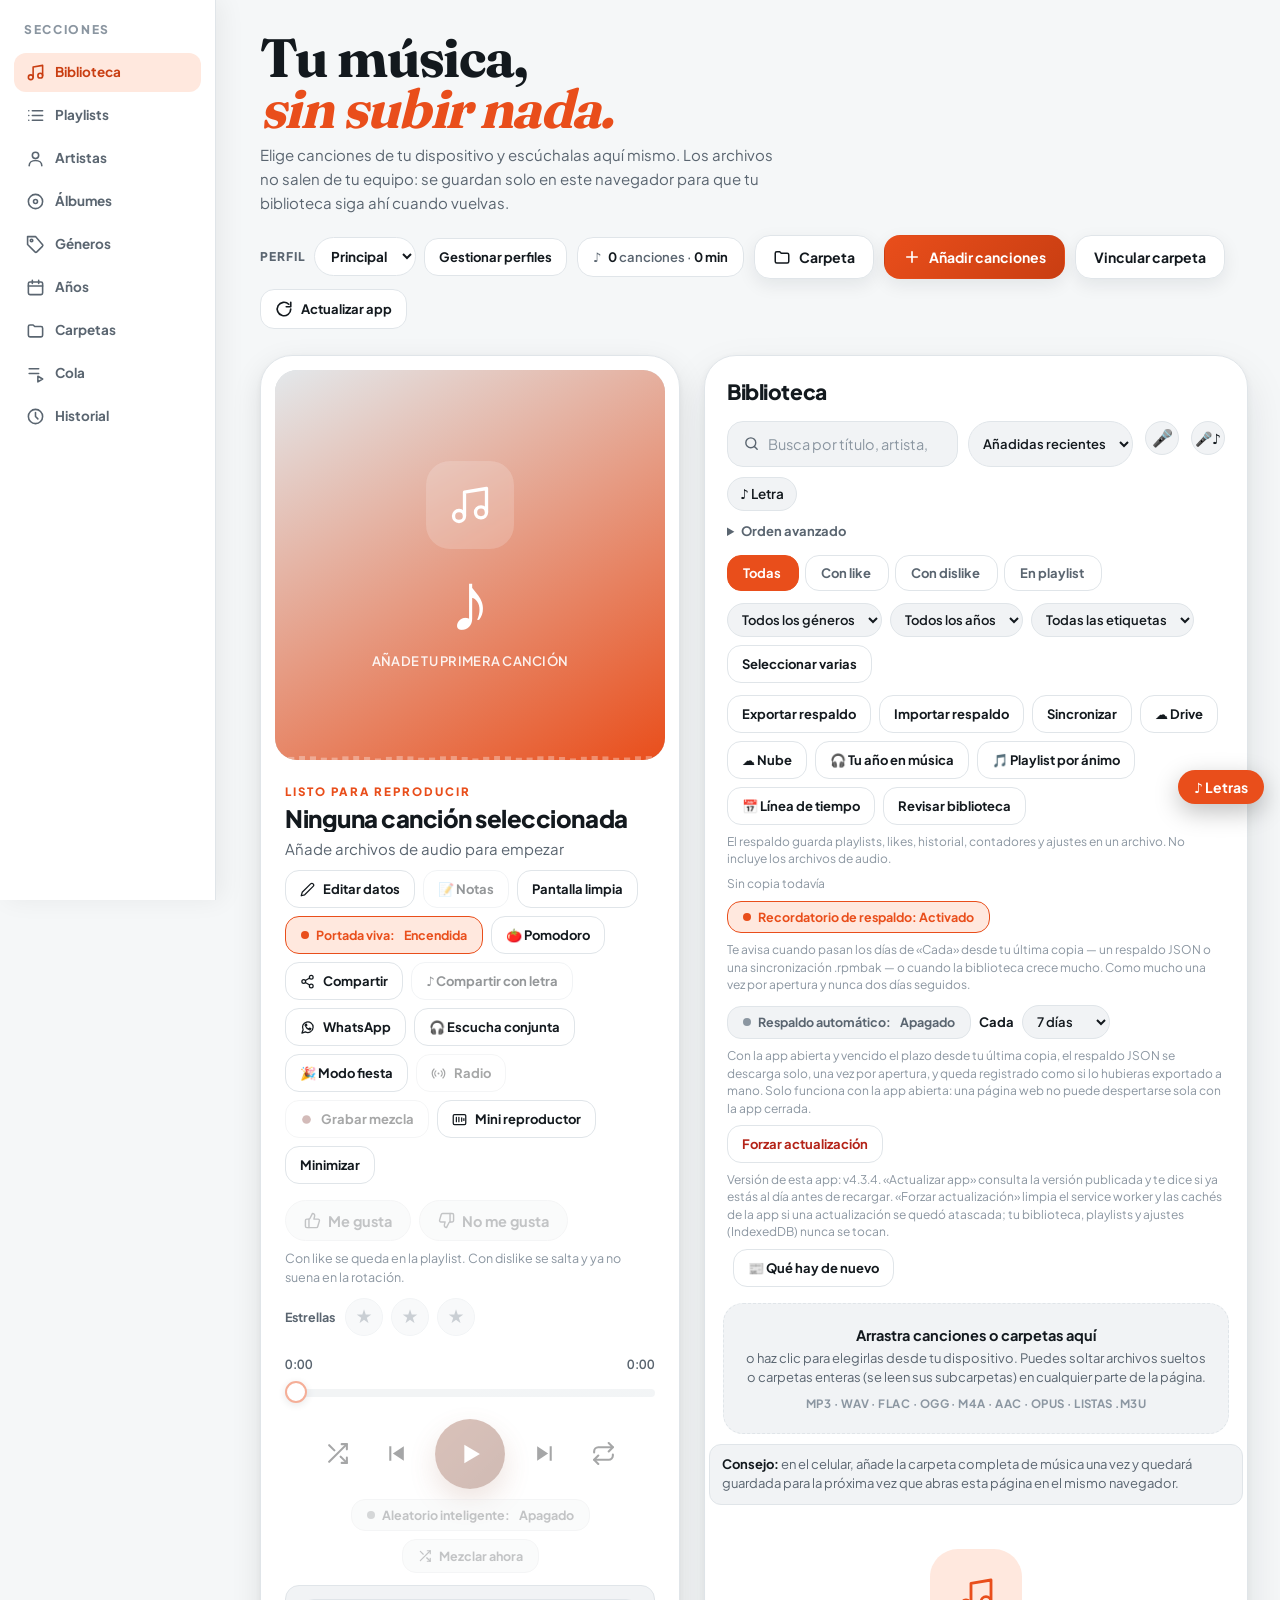
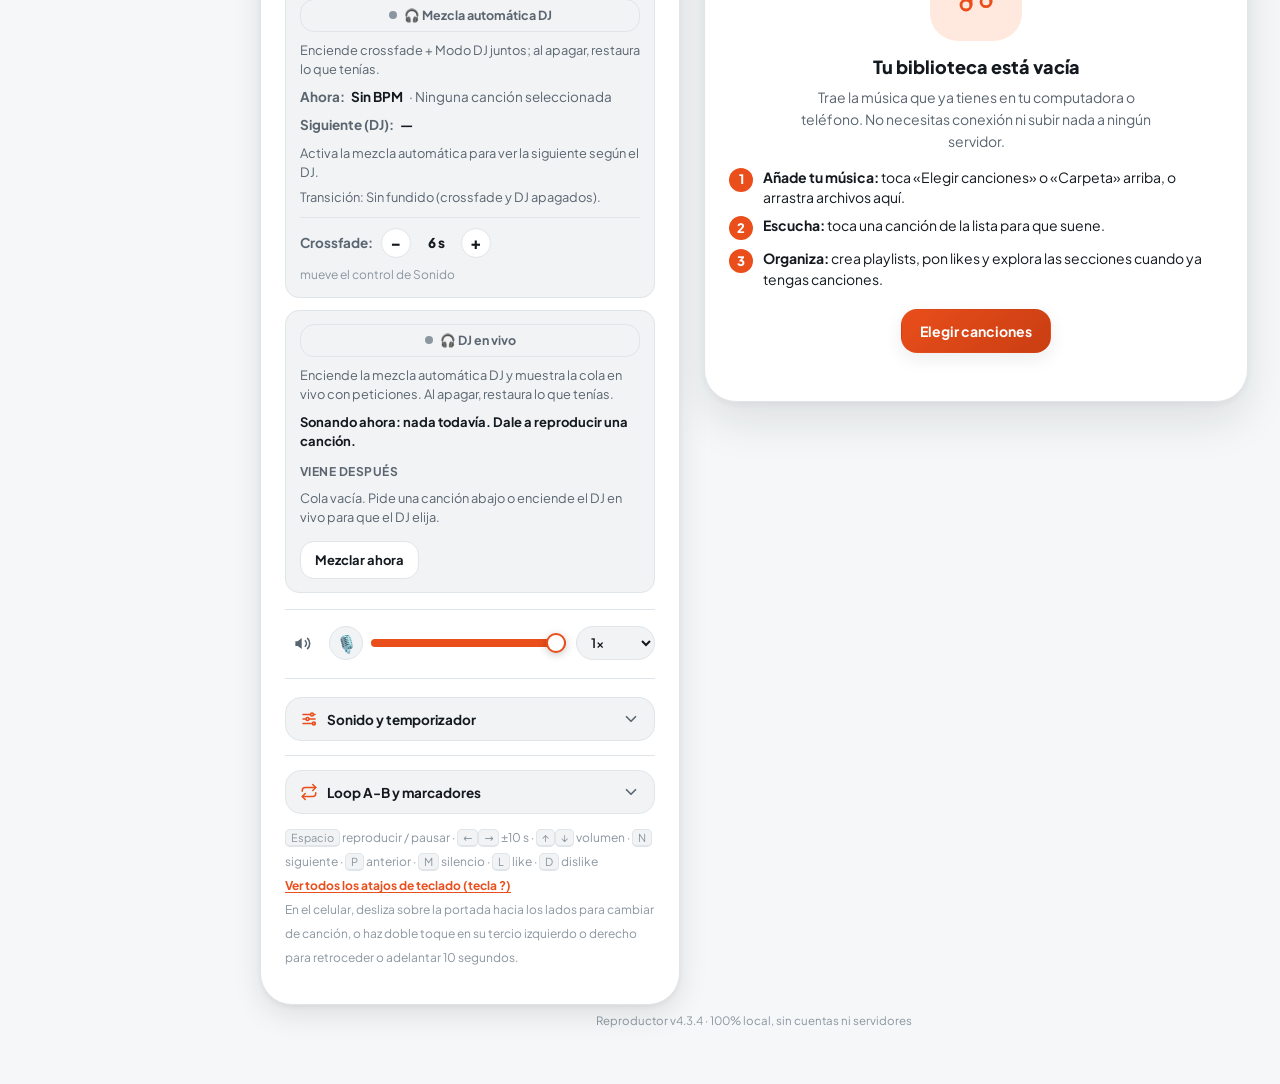
==== commit eef69bbc: "Publicar versión 4.3.4: el botón Carpeta vuelve a abrir el selector de carpeta en Android" ====
--- a/index.html
+++ b/index.html
@@ -2347,7 +2347,7 @@
 
   // ---------- State ----------
   var tracks = []; // {id,name,title,artist,album,duration,size,type,addedAt,url,coverUrl,color,rating,stars}
-  var APP_VERSION = '4.3.3'; // al publicar cambios, subir este número y el CACHE de sw.js
+  var APP_VERSION = '4.3.4'; // al publicar cambios, subir este número y el CACHE de sw.js
   var currentId = null;
   var isPlaying = false;
   var shuffle = false;
@@ -5283,15 +5283,11 @@
   document.getElementById('btnAddEmpty').addEventListener('click', openPicker);
   dropzone.addEventListener('click', openPicker);
   dropzone.addEventListener('keydown', function(ev){ if(ev.key==='Enter'||ev.key===' '){ ev.preventDefault(); openPicker(); } });
-  // 4.3.3: en Android el selector de carpeta (webkitdirectory) no
-  // devuelve archivos; abrir directamente el selector de canciones.
-  function isAndroidDevice(){ try{ return /Android/i.test(navigator.userAgent || ''); }catch(e){ return false; } }
+  // 4.3.4: el botón «Carpeta» vuelve a abrir SIEMPRE el selector de
+  // carpeta (folderInput), también en Android, como era antes de la
+  // 4.3.3: al usuario sí le funcionaba elegir carpetas y el desvío
+  // al selector de canciones le quitó ese camino.
   document.getElementById('btnFolder').addEventListener('click', function(){
-    if(isAndroidDevice()){
-      toast('En Android no se puede elegir una carpeta completa. Usa «Añadir canciones» y selecciona todos los archivos de la carpeta.');
-      openPicker();
-      return;
-    }
     folderInput.value=''; folderInput.click();
   });
   // 4.3.1: si el selector no devuelve ningún archivo, avisar en vez
@@ -5311,10 +5307,10 @@
     addFiles(fileInput.files);
   });
   // 4.3.3: mismo diagnóstico inmediato que fileInput. Si la lista
-  // viene vacía (Android no permite elegir carpeta completa), avisar
-  // en vez de no hacer nada en silencio.
+  // viene vacía, avisar en vez de no hacer nada en silencio, y
+  // sugerir «Añadir canciones» como alternativa.
   folderInput.addEventListener('change', function(){
-    if(!folderInput.files || !folderInput.files.length){ toast('Android no permite elegir una carpeta completa. Usa «Añadir canciones» y selecciona todos los archivos de la carpeta.'); return; }
+    if(!folderInput.files || !folderInput.files.length){ toast('No se recibió ningún archivo de la carpeta. Prueba de nuevo o usa «Añadir canciones» y selecciona todos los archivos de la carpeta.'); return; }
     try{
       var _f0 = folderInput.files[0];
       var _sz = (_f0.size || 0);
@@ -9297,7 +9293,7 @@
   // ---------- Pack de mejoras: actualización, reanudar, deshacer, tap tempo ----------
 
   // ----- 1. Actualización sin atascos -----
-  var APP_VERSION = '4.3.3';
+  var APP_VERSION = '4.3.4';
   document.getElementById('appVersionNote').textContent = APP_VERSION;
   // 4.0.0: cmpVersion vive en src/core/format.js (window.RpmFormat).
   function cmpVersion(a, b){
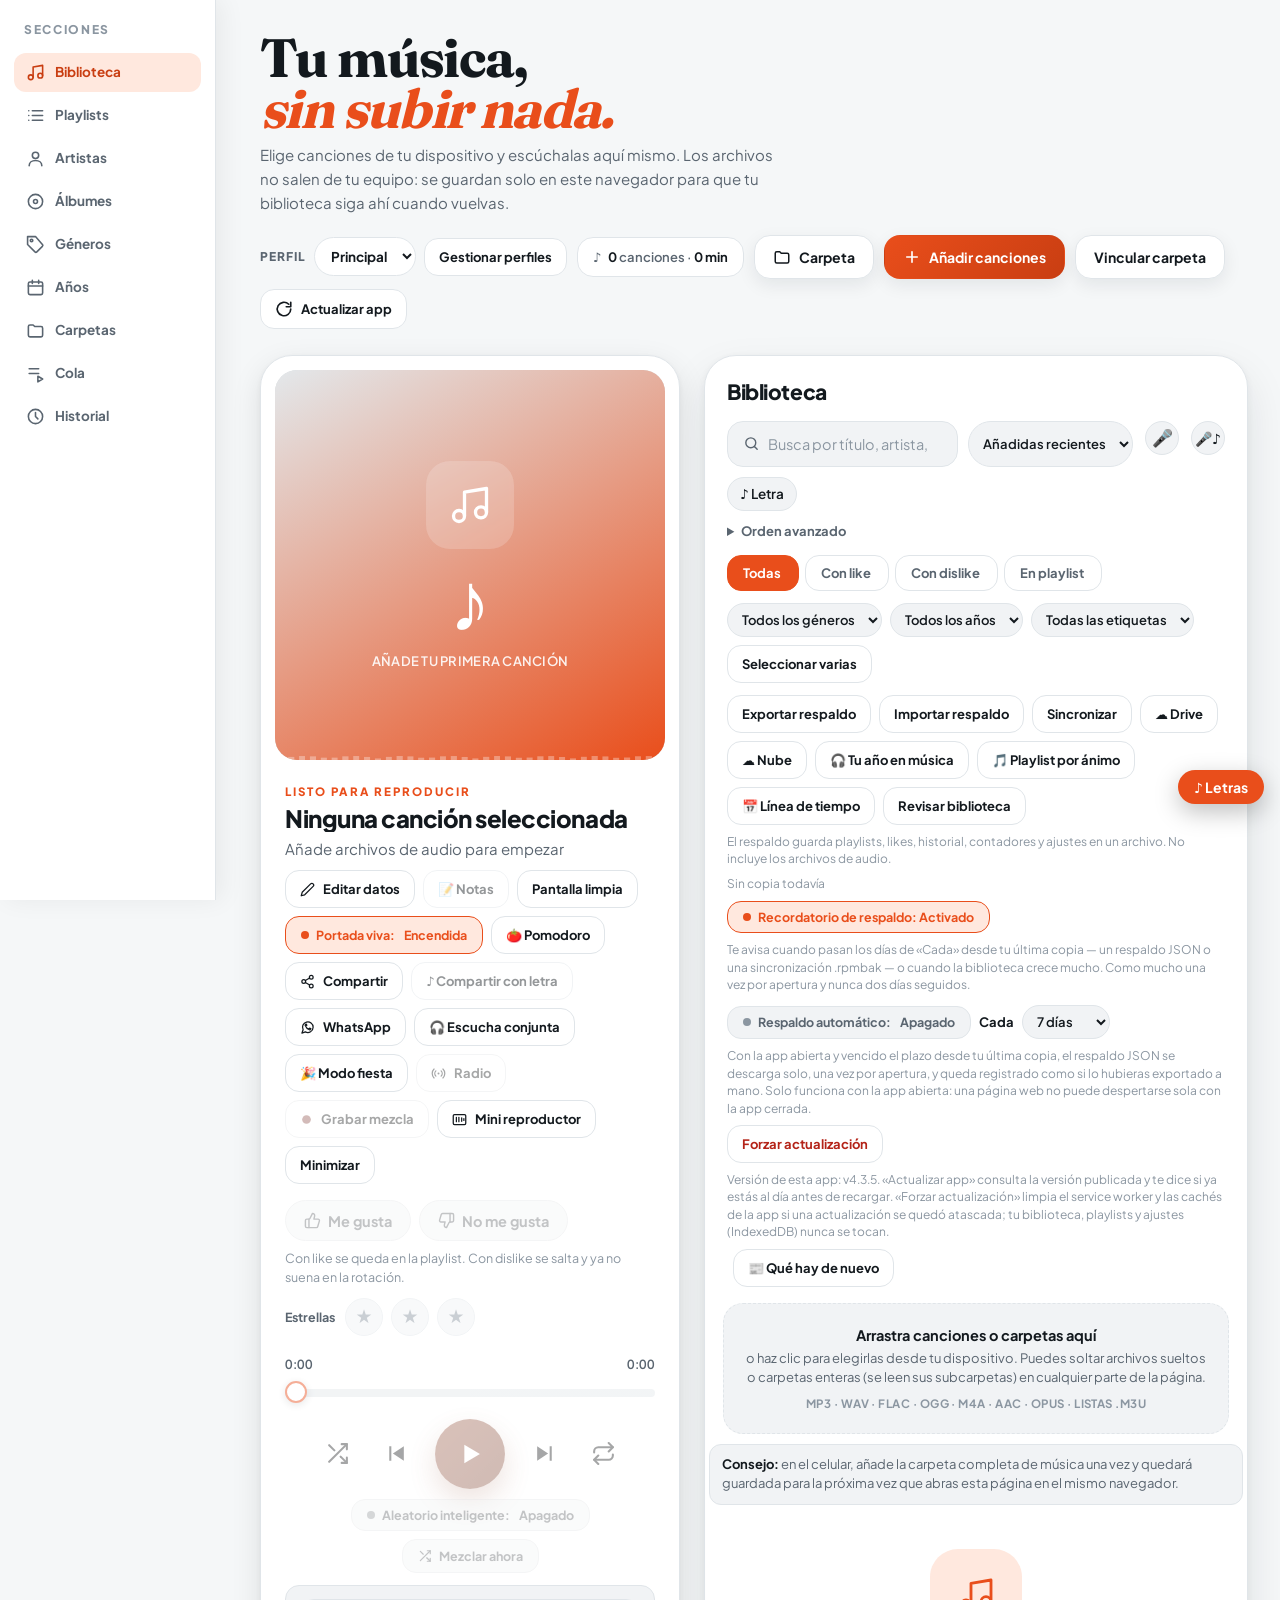
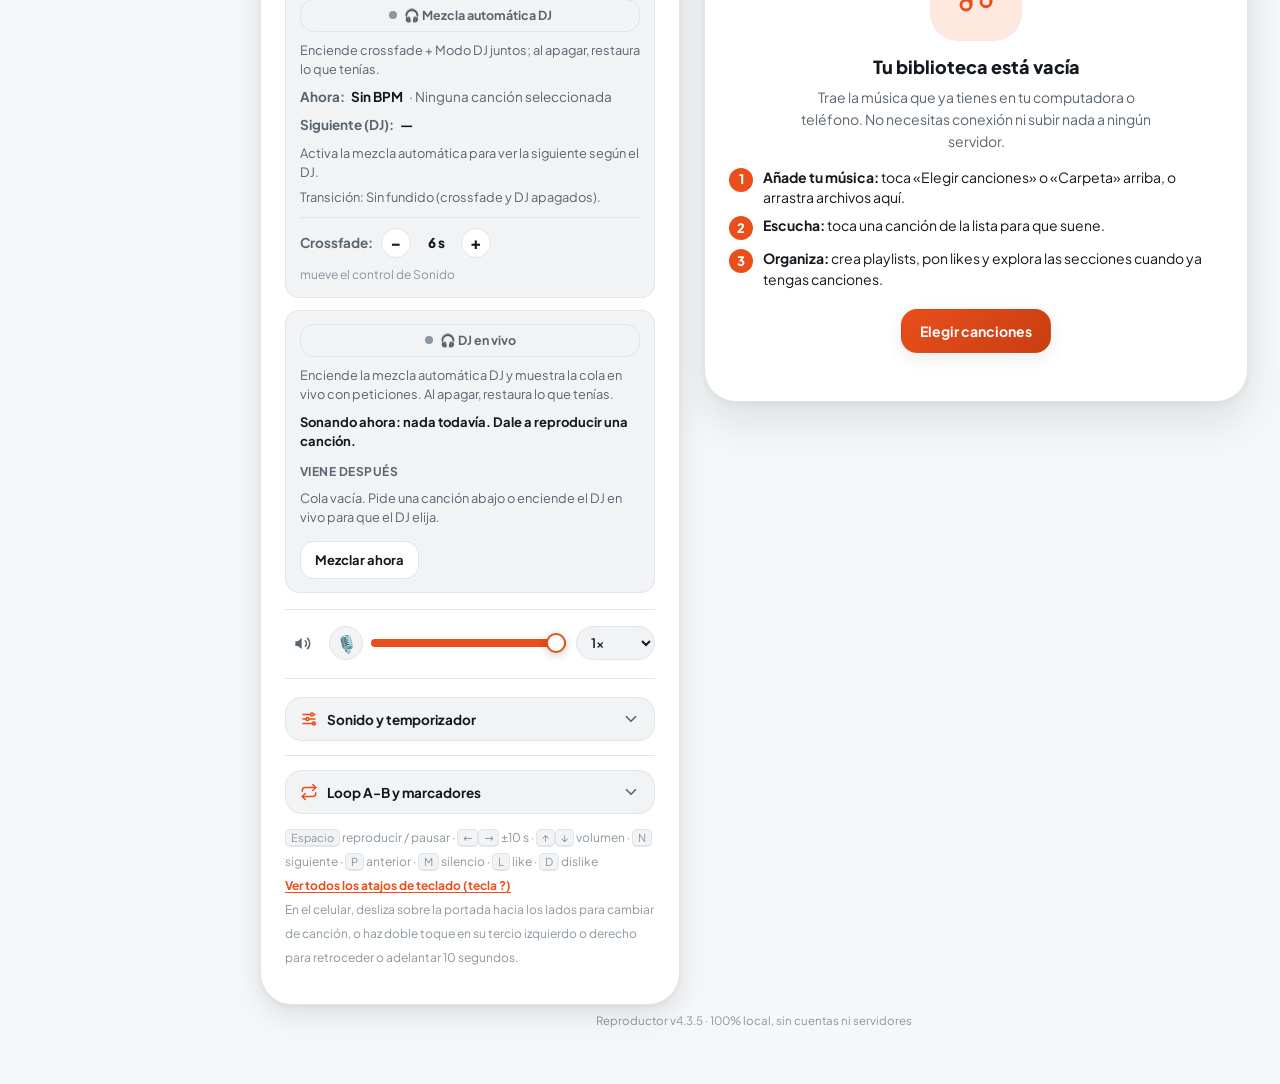
==== commit 12f8df8c: "Publicar versión 4.3.5: Repetir esta canción usa el bucle nativo y ya no se traba en Android" ====
--- a/index.html
+++ b/index.html
@@ -2347,11 +2347,23 @@
 
   // ---------- State ----------
   var tracks = []; // {id,name,title,artist,album,duration,size,type,addedAt,url,coverUrl,color,rating,stars}
-  var APP_VERSION = '4.3.4'; // al publicar cambios, subir este número y el CACHE de sw.js
+  var APP_VERSION = '4.3.5'; // al publicar cambios, subir este número y el CACHE de sw.js
   var currentId = null;
   var isPlaying = false;
   var shuffle = false;
   var repeatMode = 0; // 0 off, 1 all, 2 one
+  // 4.3.5: bucle nativo para «Repetir esta canción». Antes la repetición
+  // pasaba por 'ended' → next(true) → currentTime=0 + play(), y en
+  // Android ese re-arranque del decodificador tardaba ~1 s. Con loop
+  // nativo el decodificador repite solo, sin rebobinar y sin pausa. Se
+  // aplica a los dos decks de audio y al de vídeo; si el bucle nativo
+  // no disparara, el camino de next(true) sigue como respaldo.
+  function applyRepeatLoop(){
+    var on = repeatMode === 2;
+    try{ audioEl.loop = on; }catch(e){}
+    try{ audioB.loop = on; }catch(e){}
+    try{ videoEl.loop = on; }catch(e){}
+  }
   var shuffleOrder = [];
   var everPlayed = false; // ya sonó alguna canción en esta sesión
   var filterText = '';
@@ -4569,6 +4581,7 @@
     currentId = id;
     v2PrepareDeck(t);
     audio.src = t.url;
+    applyRepeatLoop(); // 4.3.5: el modo ya podía estar en 2 antes de elegir la canción
     audio.playbackRate = (typeof t.memSpeed==='number') ? t.memSpeed : settings.speed;
     audio.volume = effVolume();
     applyNorm(audio, t);
@@ -4583,6 +4596,7 @@
   function play(){
     cancelFadePause();
     cancelSleepFade(); // volver a reproducir: el volumen del usuario regresa intacto
+    applyRepeatLoop(); // 4.3.5: por si el modo 2 ya estaba activo al pulsar play
     var cur = currentTrack();
     // Arranque: con aleatorio activado, la primera canción es al azar
     if(!cur || (shuffle && !everPlayed && !isPlaying && audio.currentTime===0)){
@@ -5238,6 +5252,7 @@
   var btnRepeat = document.getElementById('btnRepeat');
   btnRepeat.addEventListener('click', function(){
     repeatMode = (repeatMode+1)%3;
+    applyRepeatLoop(); // 4.3.5: bucle nativo con «Repetir esta canción»
     btnRepeat.classList.toggle('active', repeatMode!==0);
     btnRepeat.setAttribute('aria-pressed', repeatMode!==0?'true':'false');
     document.getElementById('repeatOne').style.display = repeatMode===2 ? 'grid' : 'none';
@@ -9293,7 +9308,7 @@
   // ---------- Pack de mejoras: actualización, reanudar, deshacer, tap tempo ----------
 
   // ----- 1. Actualización sin atascos -----
-  var APP_VERSION = '4.3.4';
+  var APP_VERSION = '4.3.5';
   document.getElementById('appVersionNote').textContent = APP_VERSION;
   // 4.0.0: cmpVersion vive en src/core/format.js (window.RpmFormat).
   function cmpVersion(a, b){
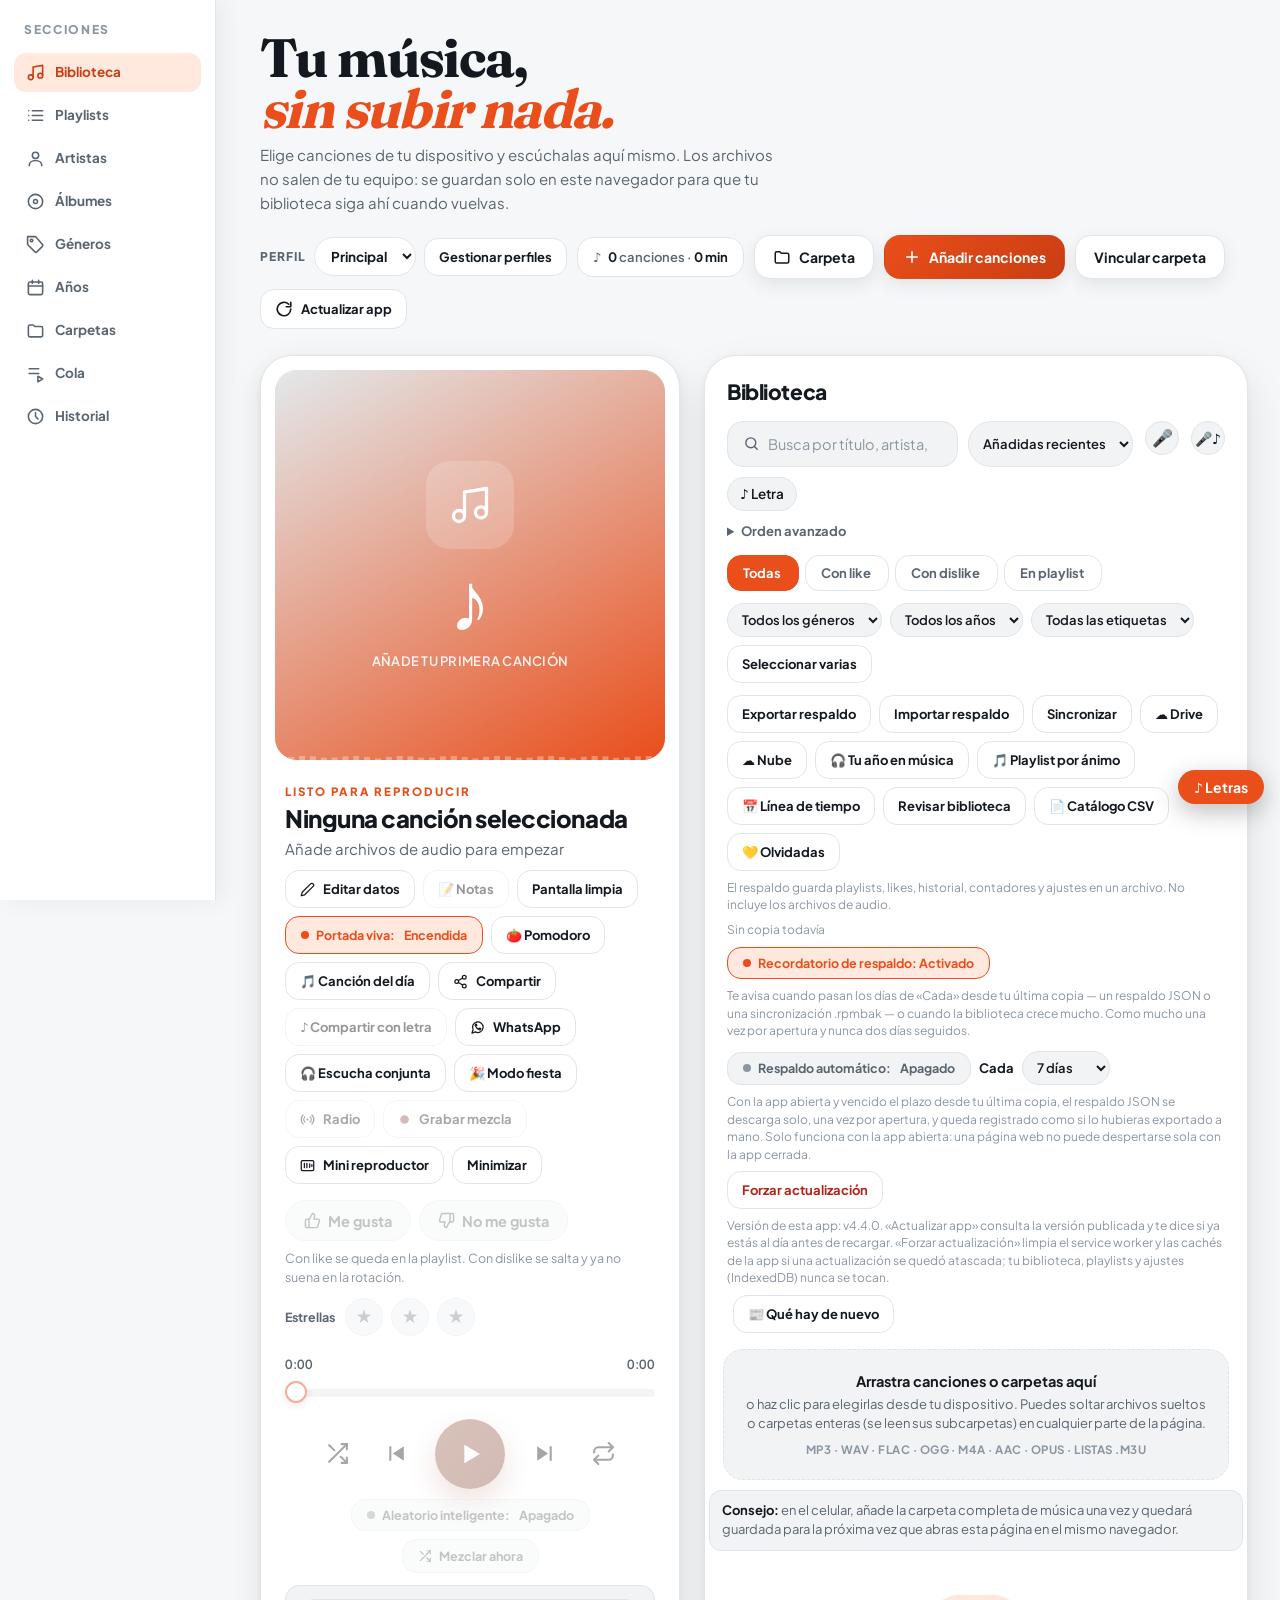
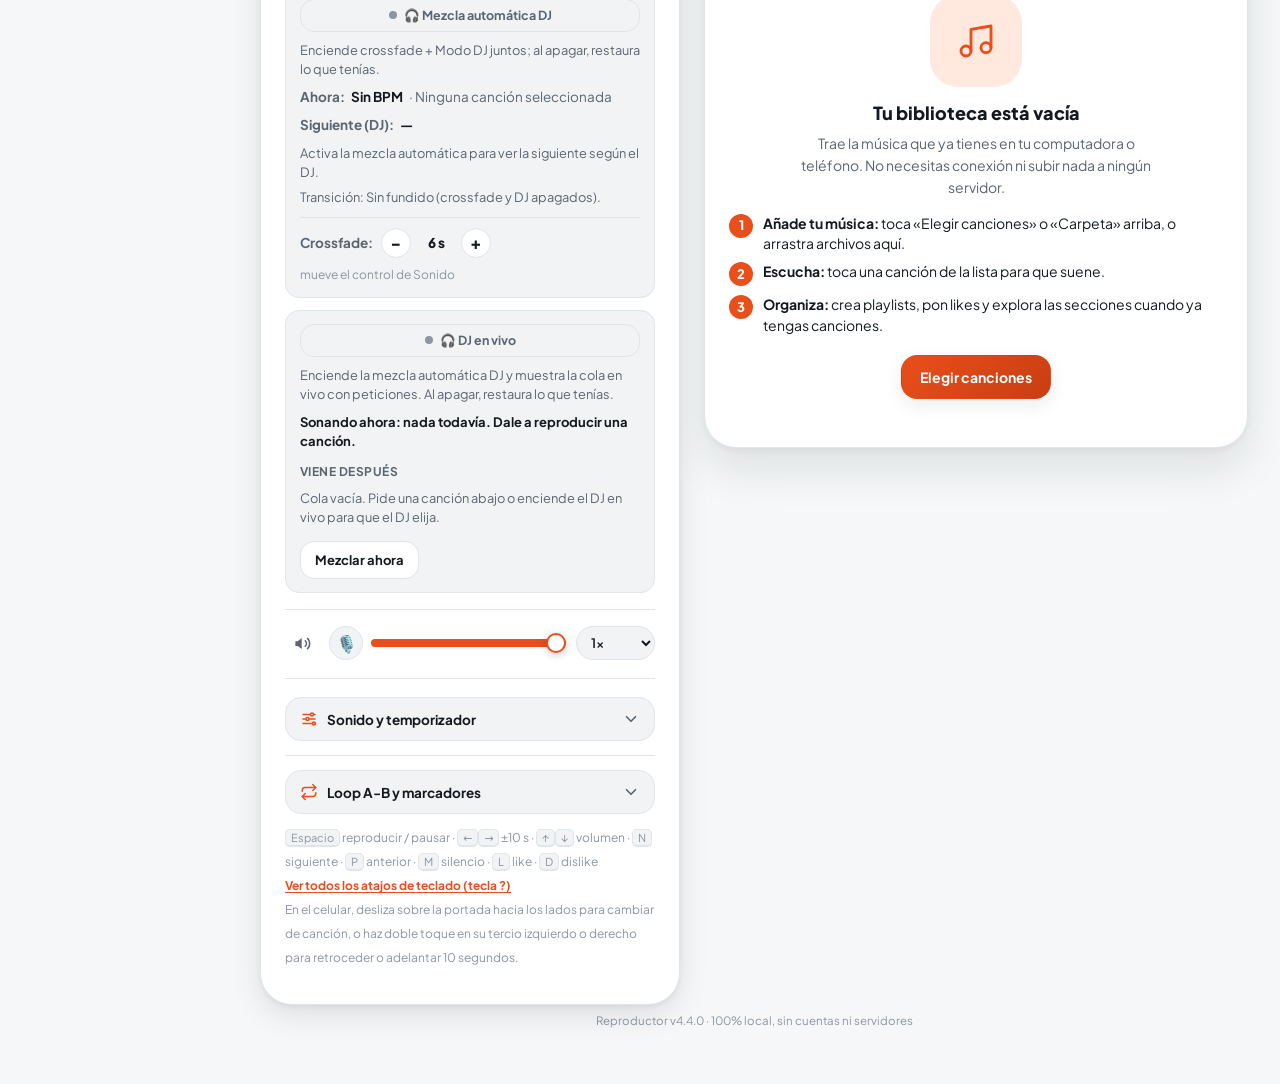
==== commit 947e5e9d: "Publicar versión 4.4.0: exportar catálogo a CSV, géneros en Wrapped, canción del día y favoritas olv" ====
--- a/index.html
+++ b/index.html
@@ -59,6 +59,10 @@
 <link rel="stylesheet" href="./redisenio.css">
 <link rel="stylesheet" href="./coche.css">
 <link rel="stylesheet" href="./respaldo-aviso.css">
+<link rel="stylesheet" href="./catalogo-csv.css">
+<link rel="stylesheet" href="./generos.css">
+<link rel="stylesheet" href="./cancion-dia.css">
+<link rel="stylesheet" href="./olvidadas.css">
 <style>
   :root{
     --bg:#F4F1EC;
@@ -920,6 +924,7 @@
             <svg viewBox="0 0 24 24" fill="none" stroke="currentColor" stroke-width="2" stroke-linecap="round" stroke-linejoin="round" style="width:15px;height:15px"><path d="M2 4h6a4 4 0 0 1 4 4v12a3 3 0 0 0-3-3H2V4Z"/><path d="M22 4h-6a4 4 0 0 0-4 4v12a3 3 0 0 1 3-3h7V4Z"/></svg>
             Lectura
           </button>
+          <button class="btn small" id="btnCancionDia" type="button" title="Una canción distinta cada día, de tus favoritas">🎵 Canción del día</button>
           <button class="btn small" id="btnShareCurrent" type="button" disabled>
             <svg viewBox="0 0 24 24" fill="none" stroke="currentColor" stroke-width="2" stroke-linecap="round" stroke-linejoin="round" style="width:15px;height:15px"><circle cx="18" cy="5" r="3"/><circle cx="6" cy="12" r="3"/><circle cx="18" cy="19" r="3"/><path d="m8.6 13.5 6.8 4M15.4 6.5l-6.8 4"/></svg>
             Compartir
@@ -1393,6 +1398,8 @@
           <button class="btn small" id="btnAnimo" type="button">🎵 Playlist por ánimo</button>
           <button class="btn small" id="btnTimeline" type="button">📅 Línea de tiempo</button>
           <button class="btn small" id="btnHealth" type="button">Revisar biblioteca</button>
+          <button class="btn small" id="btnCatalogoCsv" type="button">📄 Catálogo CSV</button>
+          <button class="btn small" id="btnOlvidadas" type="button">💛 Olvidadas</button>
           <span class="backup-note">El respaldo guarda playlists, likes, historial, contadores y ajustes en un archivo. No incluye los archivos de audio.</span>
           <span class="backup-note" id="lastBackupNote" style="flex:1 1 100%">Sin copia todavía</span>
         </div>
@@ -2347,7 +2354,7 @@
 
   // ---------- State ----------
   var tracks = []; // {id,name,title,artist,album,duration,size,type,addedAt,url,coverUrl,color,rating,stars}
-  var APP_VERSION = '4.3.5'; // al publicar cambios, subir este número y el CACHE de sw.js
+  var APP_VERSION = '4.4.0'; // al publicar cambios, subir este número y el CACHE de sw.js
   var currentId = null;
   var isPlaying = false;
   var shuffle = false;
@@ -9308,7 +9315,7 @@
   // ---------- Pack de mejoras: actualización, reanudar, deshacer, tap tempo ----------
 
   // ----- 1. Actualización sin atascos -----
-  var APP_VERSION = '4.3.5';
+  var APP_VERSION = '4.4.0';
   document.getElementById('appVersionNote').textContent = APP_VERSION;
   // 4.0.0: cmpVersion vive en src/core/format.js (window.RpmFormat).
   function cmpVersion(a, b){
@@ -12958,6 +12965,10 @@
 <script src="./export-m3u.js"></script>
 <script src="./wrapped-img.js"></script>
 <script src="./wrapped-video.js"></script>
+<script src="./catalogo-csv.js"></script>
+<script src="./generos.js"></script>
+<script src="./cancion-dia.js"></script>
+<script src="./olvidadas.js"></script>
 <script src="./timeline.js"></script>
 <script src="./alarma.js"></script>
 <script src="./compartir.js"></script>
--- a/catalogo-csv.css
+++ b/catalogo-csv.css
@@ -0,0 +1,3 @@
+/* Catálogo CSV — v4.4.0. El botón #btnCatalogoCsv reusa .btn de la app;
+   aquí solo un ajuste mínimo por si el navegador lo pinta distinto. */
+#btnCatalogoCsv { white-space: nowrap; }
--- a/generos.css
+++ b/generos.css
@@ -0,0 +1,4 @@
+/* Géneros en el Wrapped — v4.4.0. Reusa .wrapped-section,
+   .wrapped-rank y .wrapped-bar de wrapped.css; aquí solo el marcador
+   propio de la sección. */
+.gn-section { margin-top: 14px; }
--- a/cancion-dia.css
+++ b/cancion-dia.css
@@ -0,0 +1,2 @@
+/* Canción del día — v4.4.0. El botón #btnCancionDia reusa .btn de la app. */
+#btnCancionDia { white-space: nowrap; }
--- a/olvidadas.css
+++ b/olvidadas.css
@@ -0,0 +1,11 @@
+/* Favoritas olvidadas — v4.4.0. El modal reusa .modal-overlay / .modal /
+   .modal-actions / .btn de la app; aquí solo la lista propia. */
+.olv-modal { max-width: 560px; }
+.olv-status { color: var(--muted, #888); font-size: 13.5px; line-height: 1.5; }
+.olv-list { list-style: none; margin: 10px 0 0; padding: 0; max-height: 55vh; overflow-y: auto; }
+.olv-row { display: flex; gap: 10px; align-items: center; padding: 8px 2px; border-bottom: 1px dashed var(--line, #e5e5e5); }
+.olv-row:last-child { border-bottom: none; }
+.olv-play { flex: 0 0 auto; min-width: 34px; }
+.olv-main { min-width: 0; }
+.olv-t { font-weight: 700; font-size: 14px; overflow: hidden; text-overflow: ellipsis; white-space: nowrap; }
+.olv-s { font-size: 12.5px; color: var(--muted, #888); overflow: hidden; text-overflow: ellipsis; white-space: nowrap; }
